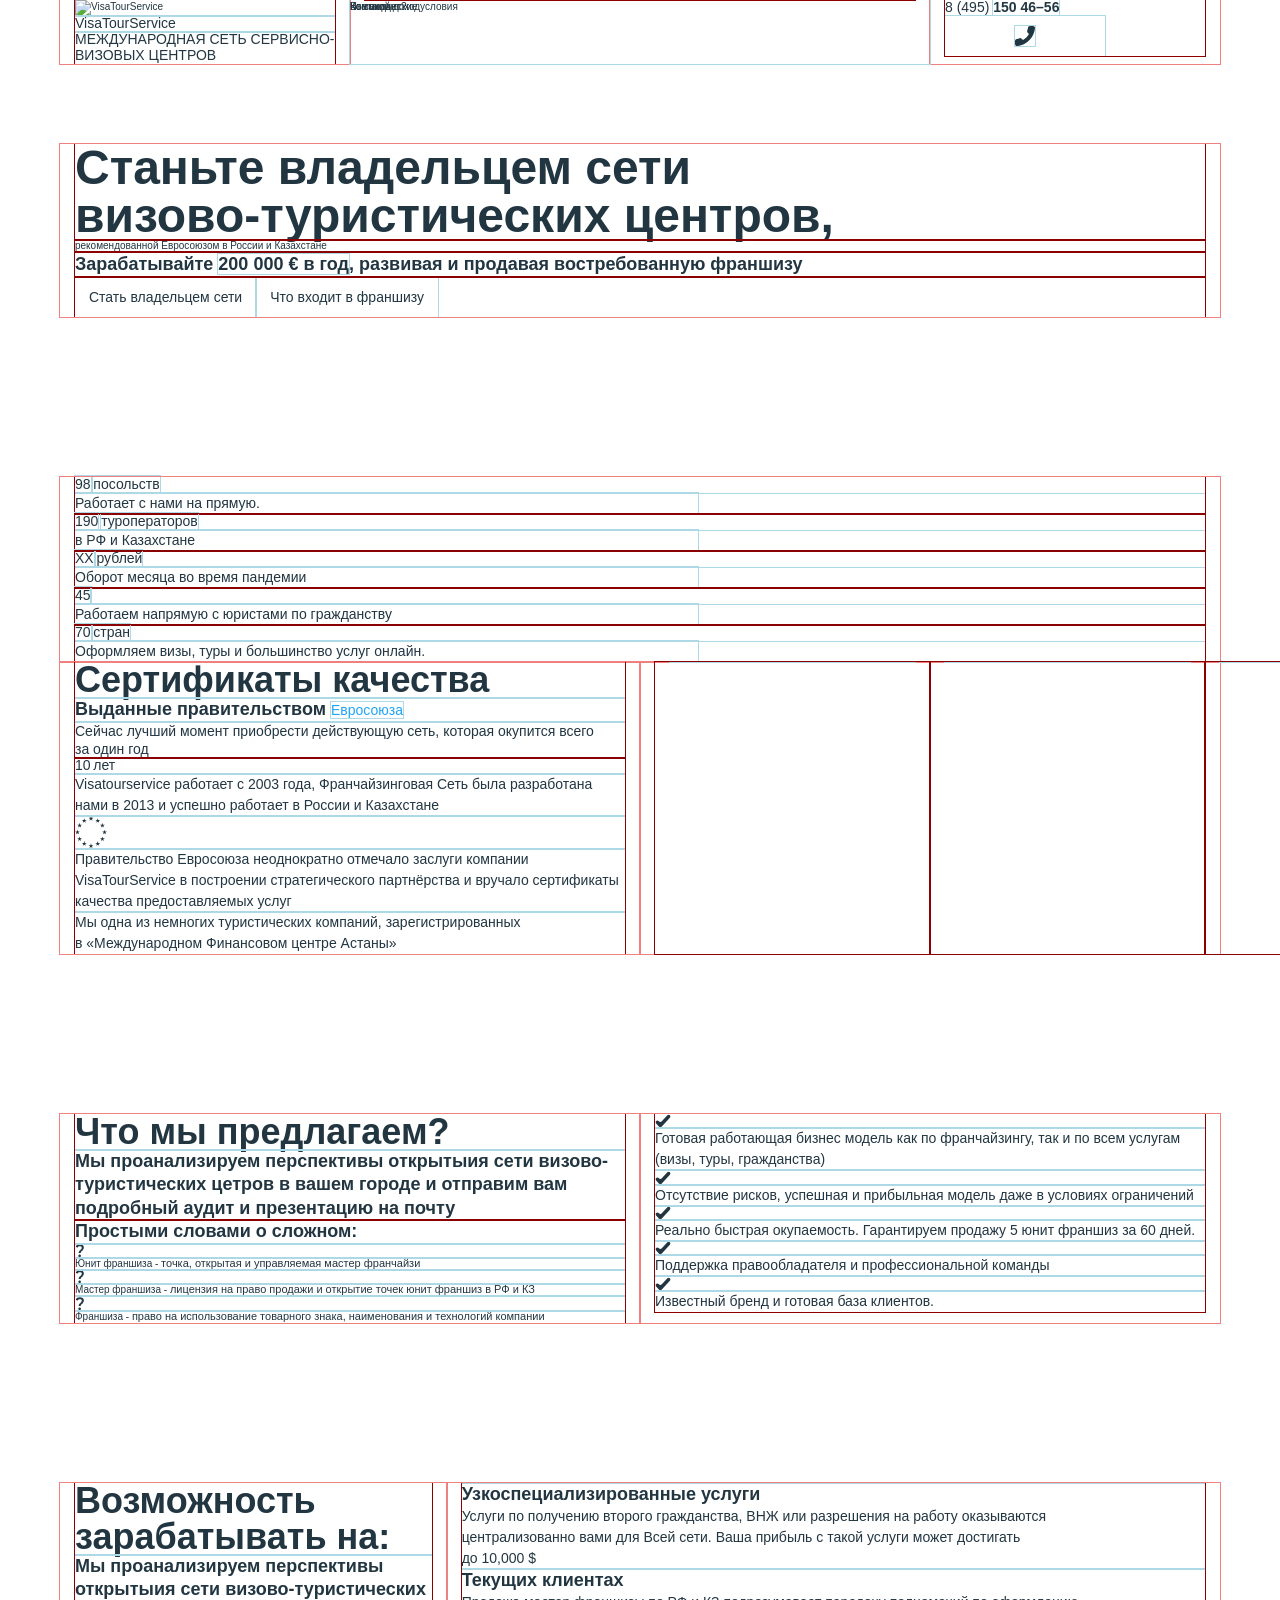
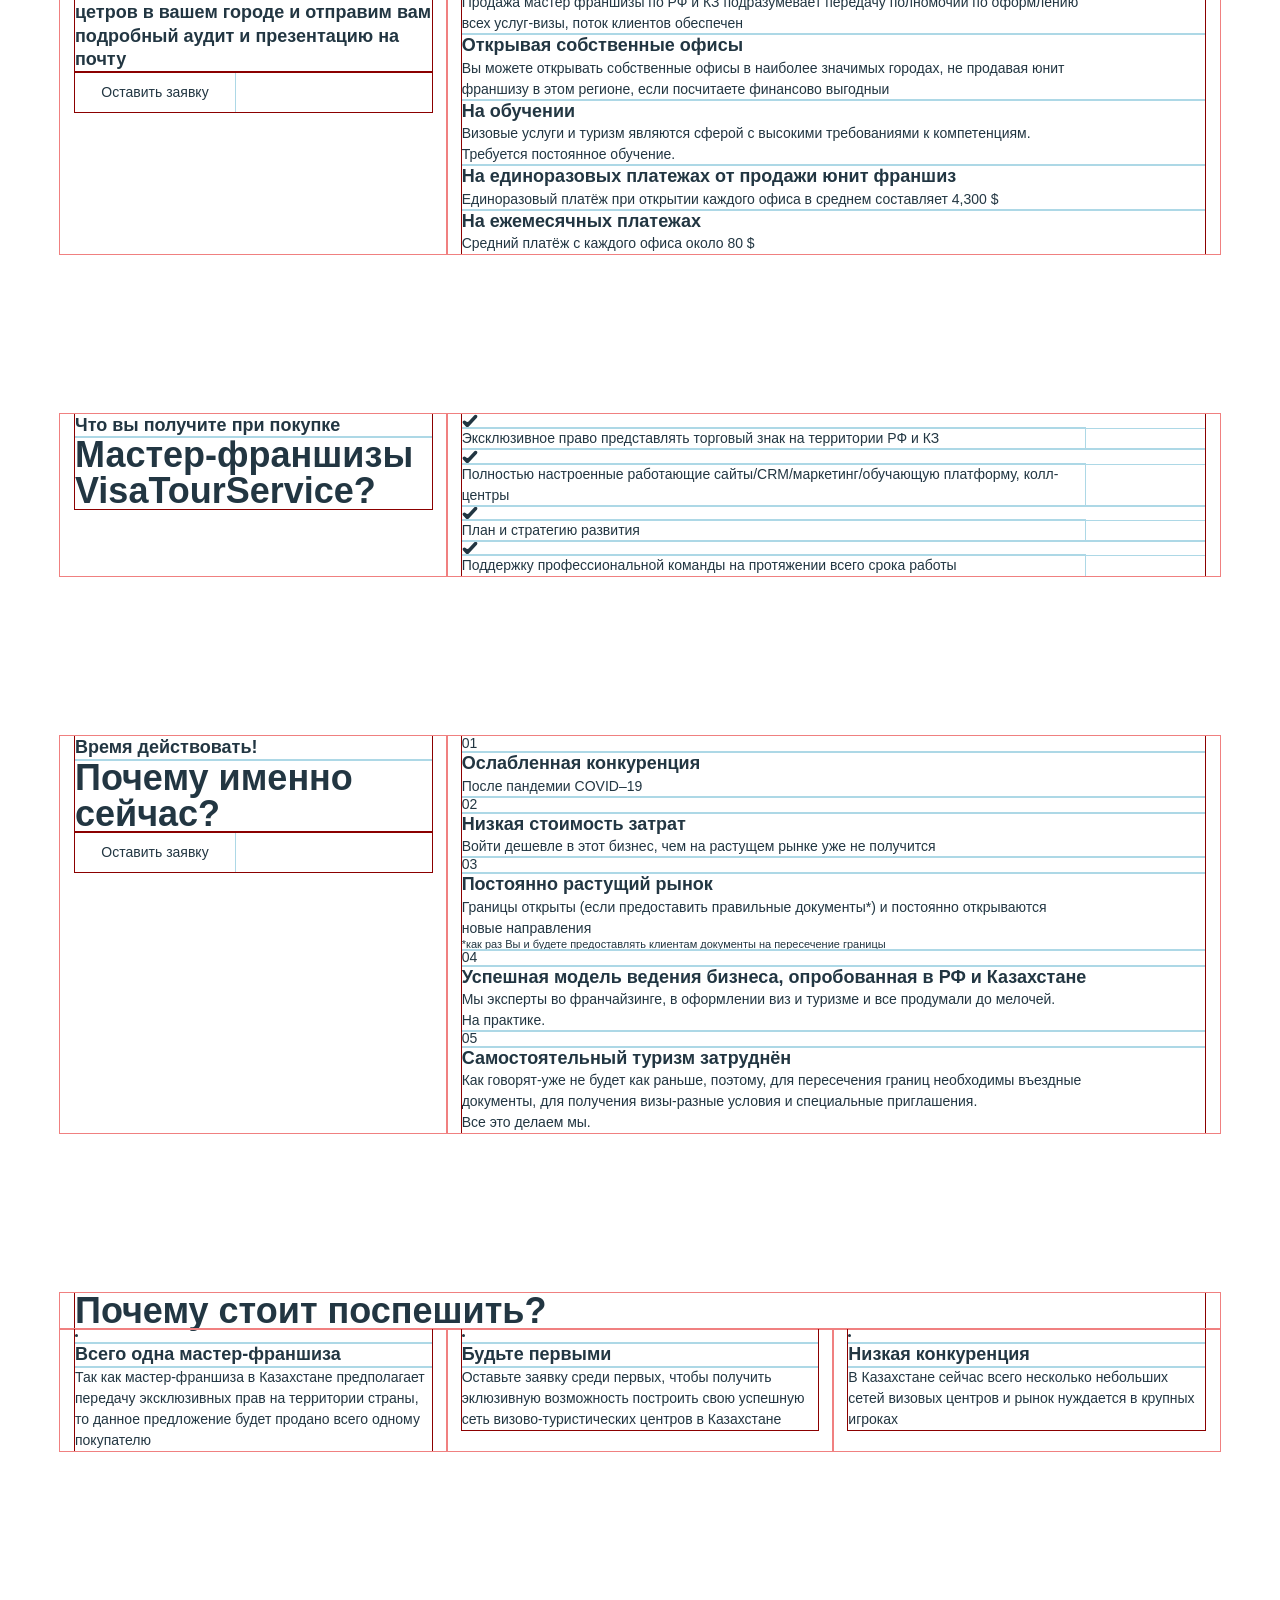
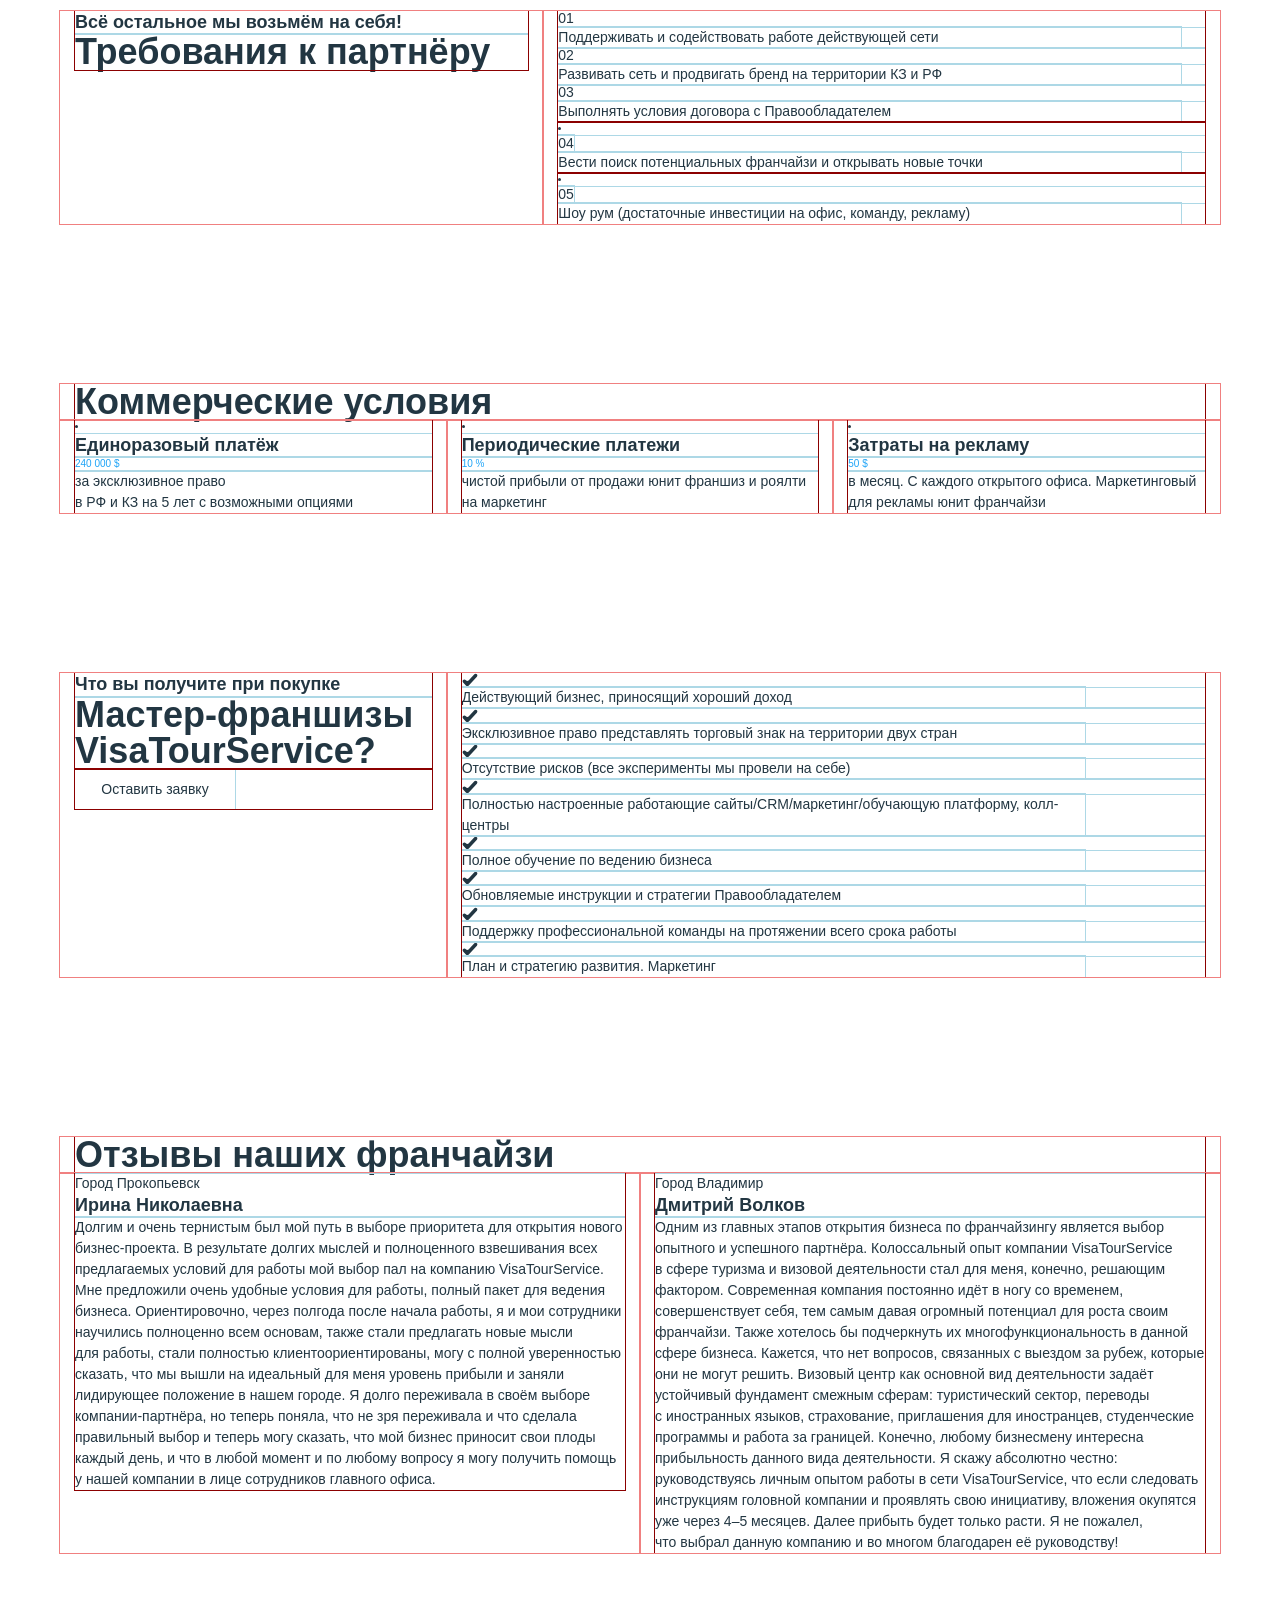
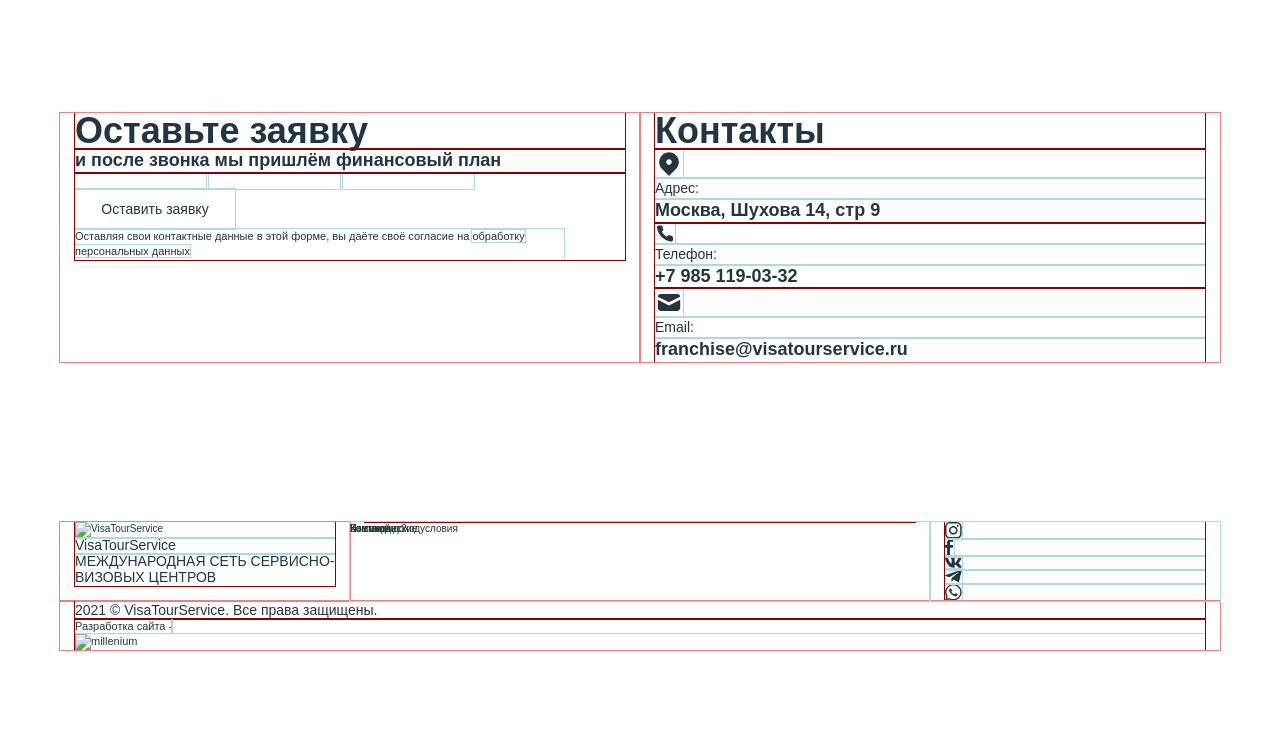
==== app/index.html @ 27758555 "fill HTML file" ====
<!DOCTYPE html>
<html lang="ru">
<head>
    <meta charset="UTF-8">
    <title>VTS РФ</title>

    <meta http-equiv="X-UA-Compatible" content="IE=edge">
    <meta name="viewport" content="width=device-width, initial-scale=1, maximum-scale=1, viewport-fit=cover">

    <link rel="icon" href="img/favicon/favicon.ico">

    <link rel="apple-touch-icon" sizes="180x180" href="img/favicon/favicon-180.png">

    <meta name="theme-color" content="#e5f3eb">

    <link rel="stylesheet" href="css/style.min.css">
    <script src="js/scripts.min.js"></script>

</head>
<body>
<header class="header">
    <div class="container">
        <div class="row">
            <div class="col-lg-3 col">
                <div class="header_logo__wrapper">
                    <div class="header_logo__img">
                        <img src="img/logo.png" alt="VisaTourService">
                    </div>
                    <div class="header_logo__company">
                        <div class="header_logo__company__name">
                            <span>VisaTourService</span>
                        </div>
                        <div class="header_logo__company__describer">
                            <span>МЕЖДУНАРОДНАЯ СЕТЬ СЕРВИСНО-ВИЗОВЫХ ЦЕНТРОВ</span>
                        </div>
                    </div>
                </div>
            </div>
            <div class="col-lg-6 col">
                <nav>
                    <a href="#" class="link_on_element header_navLink a">Высокий доход</a>
                    <a href="#" class="link_on_element header_navLink a">Что входит?</a>
                    <a href="#" class="link_on_element header_navLink a">Коммерческие условия</a>
                    <a href="#" class="link_on_element header_navLink a">Контакты</a>
                </nav>
            </div>
            <div class="col-lg-3 col">
                <div class="header_phoneNumber">
                    <span>8 (495) <span class="strong">150 46–56</span></span>
                    <a href="" class="popup button button-svg">
                        <svg width="20" height="20" viewBox="0 0 16 16" fill="none" xmlns="http://www.w3.org/2000/svg">
                            <path d="M0.000494957 11.9791V14.3877C-0.000413895 14.6113 0.0454798 14.8327 0.135237 15.0375C0.224995 15.2424 0.356637 15.4263 0.521733 15.5775C0.686829 15.7286 0.881739 15.8437 1.09398 15.9154C1.30622 15.987 1.53111 16.0136 1.75425 15.9935C4.22976 15.725 6.60765 14.8808 8.69688 13.5286C10.6406 12.2959 12.2886 10.6512 13.5237 8.71134C14.8833 6.61679 15.7294 4.23206 15.9935 1.75036C16.0136 1.52834 15.9871 1.30457 15.9158 1.0933C15.8445 0.882034 15.7299 0.687898 15.5794 0.523253C15.4288 0.358607 15.2455 0.22706 15.0411 0.136987C14.8368 0.0469136 14.6159 0.000287778 14.3926 7.78413e-05H11.9791C11.5887 -0.00375708 11.2102 0.134222 10.9142 0.388297C10.6182 0.642373 10.4248 0.995207 10.3702 1.38103C10.2683 2.15185 10.0794 2.9087 9.80705 3.63713C9.69882 3.9245 9.67539 4.23682 9.73955 4.53707C9.80371 4.83732 9.95277 5.11292 10.1691 5.33121L11.1908 6.35087C10.0455 8.36092 8.37794 10.0252 6.3639 11.1682L5.34221 10.1485C5.12349 9.93264 4.84734 9.78387 4.54649 9.71984C4.24564 9.6558 3.93271 9.67918 3.64477 9.78721C2.91489 10.059 2.15654 10.2476 1.38419 10.3492C0.993406 10.4042 0.636512 10.6007 0.381388 10.9012C0.126264 11.2017 -0.00929451 11.5853 0.000494957 11.9791Z"
                                  fill="currentcolor"/>
                        </svg>
                    </a>
                </div>
            </div>
        </div>
    </div>
</header>

<div class="popup_windows">
    <div class="popup_window mfp-hide" id="popup_callback">
        <div class="text-center mb-3"><span class="h1">Свяжитесь с&nbspнами</span></div>
        <form class="d-flex flex-column">
            <input type="text" name="name" required placeholder="Введите Ваше имя"
                   class="my-3 transition input input_style_1 input_fluid">
            <input type="text" name="phone" required placeholder="Введите Ваш номер телефона"
                   class="my-3 transition input_style_1 input_fluid">
            <div class="text-center my-3">
                <p class="h7">Нажимая на кнопку “ОТПРАВИТЬ” Вы соглашаетесь с нашей политикой конфинденциальности и
                    даете согласие на обработку
                    <a href="" class="a_underline transition">персональных данных</a></p>
            </div>
            <div class="my-3"><input type="submit" class="button button_style_2 button_fluid transition"
                                     value="Отправить"></div>
        </form>
    </div>

    <div class="popup_window mfp-hide" id="popup_message">
        <div class="text-center mb-3"><span class="h1">Спасибо за&nbspзаявку</span></div>
        <div class="text-center">
            <p>Наши менеджеры свяжутся с Вами, как только обработают Ваш запрос</p>
        </div>

    </div>
</div>

<main class="main">

    <div class="section section_1">
        <div class="container">
            <div class="row">
                <div class="col">
                    <h1 class="h1">Станьте владельцем сети <br>визово-туристических центров, </h1>
                    <h2 class="h2-l">рекомендованной Евросоюзом в России и Казахстане</h2>
                    <h3 class="h3">Зарабатывайте <strong>200 000 € в год</strong>, развивая и продавая востребованную
                        франшизу</h3>
                    <div class="d-flex">
                        <a href="" class="popup button button_style_1">Стать владельцем сети</a>
                        <a href="" class="popup button button_style_2">Что входит в франшизу</a>
                    </div>
                </div>
            </div>
        </div>
        <div class="s1__decoration"></div>
    </div>

    <div class="section section_2">
        <div class="container">
            <div class="row">
                <ul class="col s2_list">
                    <li class="s2_list__item">
                        <div>
                            <span class="numbersBold">98</span>
                            <span class="numbersMedium">посольств</span>
                        </div>
                        <p>Работает с нами на прямую. </p>
                    </li>
                    <li class="s2_list__item">
                        <div>
                            <span class="numbersBold">190</span>
                            <span class="numbersMedium">туроператоров</span>
                        </div>
                        <p>в РФ и Казахстане</p>
                    </li>
                    <li class="s2_list__item">
                        <div>
                            <span class="numbersBold">ХХ</span>
                            <span class="numbersMedium">рублей</span>
                        </div>
                        <p>Оборот месяца во время пандемии </p>
                    </li>
                    <li class="s2_list__item">
                        <div>
                            <span class="numbersBold">45</span>
                            <span class="numbersMedium"></span>
                        </div>
                        <p>Работаем напрямую с юристами по гражданству </p>
                    </li>
                    <li class="s2_list__item">
                        <div>
                            <span class="numbersBold">70</span>
                            <span class="numbersMedium">стран</span>
                        </div>
                        <p>Оформляем визы, туры и большинство услуг онлайн. </p>
                    </li>
                </ul>
            </div>
            <div class="row">
                <div class="col-lg-6 col">
                    <div class="s2_headers">
                        <h2 class="h2">Сертификаты качества</h2>
                        <h3 class="h3">Выданные правительством <span class="accent">Евросоюза</span></h3>
                        <h4 class="h4">Сейчас лучший момент приобрести действующую сеть, которая окупится всего
                            за один год</h4>
                    </div>
                    <ul class="s2_description">
                        <li class="s2_item">
                            <div class="marker marker-s1">
                                <span class="numbersInMarker">10</span>
                                <span class="textInMarker">лет</span>
                            </div>
                            <p>Visatourservice работает с 2003 года, Франчайзинговая Сеть была разработана нами
                                в 2013 и успешно работает в России и Казахстане</p>
                        </li>
                        <li class="s2_item">
                            <div class="marker marker-s1">
                                <svg width="32" height="33" viewBox="0 0 32 33" fill="none"
                                     xmlns="http://www.w3.org/2000/svg">
                                    <g clip-path="url(#clip0_15_264)">
                                        <path d="M15.9999 0.0441895L16.5599 1.81211H18.3999L16.9599 2.93714L17.5199 4.70506L15.9999 3.58002L14.4799 4.70506L15.0399 2.93714L13.5999 1.81211H15.4399L15.9999 0.0441895Z"
                                              fill="currentcolor"/>
                                        <path d="M15.9999 27.3658L16.5599 29.1337H18.3999L16.9599 30.1783L17.5199 32.0265L15.9999 30.9015L14.48 32.0265L15.04 30.1783L13.6 29.1337H15.4399L15.9999 27.3658Z"
                                              fill="currentcolor"/>
                                        <path d="M22.7199 25.1158L23.2799 26.8837H25.2L23.6799 28.0087L24.2399 29.7766L22.7199 28.6516L21.1999 29.7766L21.8399 28.0087L20.3199 26.8837H22.1599L22.7199 25.1158Z"
                                              fill="currentcolor"/>
                                        <path d="M27.36 20.4551L27.92 22.223H29.84L28.32 23.348L28.88 25.1159L27.36 23.9908L25.84 25.1159L26.48 23.348L24.96 22.223H26.8L27.36 20.4551Z"
                                              fill="currentcolor"/>
                                        <path d="M29.6 13.7051L30.16 15.473H32L30.48 16.598L31.04 18.3659L29.6 17.2408L28.08 18.3659L28.64 16.598L27.12 15.473H28.96L29.6 13.7051Z"
                                              fill="currentcolor"/>
                                        <path d="M27.36 6.87463L27.92 8.72285H29.84L28.32 9.7675L28.88 11.5354L27.36 10.4907L25.84 11.5354L26.48 9.7675L24.96 8.72285H26.8L27.36 6.87463Z"
                                              fill="currentcolor"/>
                                        <path d="M22.7199 2.21387L23.2799 4.0621H25.2L23.6799 5.10676L24.2399 6.87464L22.7199 5.82999L21.1999 6.87464L21.8399 5.10676L20.3199 4.0621H22.1599L22.7199 2.21387Z"
                                              fill="currentcolor"/>
                                        <path d="M9.27999 25.1158L8.72 26.8837H6.80005L8.32001 28.0087L7.76003 29.7766L9.27999 28.6516L10.8 29.7766L10.16 28.0087L11.6799 26.8837H9.83998L9.27999 25.1158Z"
                                              fill="currentcolor"/>
                                        <path d="M4.63991 20.4551L4.07991 22.223H2.15991L3.67991 23.348L3.11991 25.1159L4.63991 23.9908L6.15992 25.1159L5.51992 23.348L7.03992 22.223H5.19992L4.63991 20.4551Z"
                                              fill="currentcolor"/>
                                        <path d="M2.4 13.7051L1.84 15.473H0L1.52 16.598L0.960001 18.3659L2.4 17.2408L3.92 18.3659L3.36 16.598L4.88 15.473H3.04L2.4 13.7051Z"
                                              fill="currentcolor"/>
                                        <path d="M4.63991 6.87463L4.07991 8.72285H2.15991L3.67991 9.7675L3.11991 11.5354L4.63991 10.4907L6.15992 11.5354L5.51992 9.7675L7.03992 8.72285H5.19992L4.63991 6.87463Z"
                                              fill="currentcolor"/>
                                        <path d="M9.27999 2.21387L8.72 4.0621H6.80005L8.32001 5.10676L7.76003 6.87464L9.27999 5.82999L10.8 6.87464L10.16 5.10676L11.6799 4.0621H9.83998L9.27999 2.21387Z"
                                              fill="currentcolor"/>
                                    </g>
                                    <defs>
                                        <clipPath id="clip0_15_264">
                                            <rect width="32" height="31.9823" fill="white"
                                                  transform="translate(0 0.0441895)"/>
                                        </clipPath>
                                    </defs>
                                </svg>
                            </div>
                            <p>Правительство Евросоюза неоднократно отмечало заслуги компании VisaTourService
                                в построении стратегического партнёрства и вручало сертификаты качества предоставляемых
                                услуг</p>
                        </li>
                        <li class="s2_item">
                            <div class="marker marker-s1">
                                <img src="img/svg/icon_AIFC.png" alt="">
                            </div>
                            <p>Мы одна из немногих туристических компаний, зарегистрированных в «Международном
                                Финансовом центре Астаны»</p>
                        </li>
                    </ul>
                </div>
                <div class="col-lg-6 col d-flex s2_certificates">
                    <div class="col-lg-6 col"><img src="img/cer2015.png" alt=""></div>
                    <div class="col-lg-6 col"><img src="img/cer2016.png" alt=""></div>
                    <div class="col-lg-6 col"><img src="img/cer2017.png" alt=""></div>
                    <div class="col-lg-6 col"><img src="img/cer2018.png" alt=""></div>
                </div>
            </div>
        </div>
        <div class="s2__decoration"></div>
    </div>

    <div class="section section_3">
        <div class="container">
            <div class="row">
                <div class="col-lg-6 col">
                    <div class="s3_headers">
                        <h2 class="h2">Что мы предлагаем?</h2>
                        <h3 class="h3">Мы проанализируем перспективы открытыия сети визово-туристических цетров в вашем
                            городе и отправим вам подробный аудит и презентацию на почту</h3>
                    </div>
                    <ul class="s3_description">
                        <h3 class="h3">Простыми словами о сложном:</h3>
                        <li class="s3_item">
                            <div class="marker marker-s2">
                                <svg width="9" height="14" viewBox="0 0 9 14" fill="none"
                                     xmlns="http://www.w3.org/2000/svg">
                                    <path d="M3.6 9.04C3.6 8.548 3.708 8.092 3.924 7.672C4.14 7.252 4.404 6.892 4.716 6.592C5.028 6.28 5.34 5.986 5.652 5.71C5.964 5.422 6.228 5.116 6.444 4.792C6.66 4.456 6.768 4.108 6.768 3.748C6.768 3.244 6.594 2.86 6.246 2.596C5.898 2.32 5.43 2.182 4.842 2.182C4.278 2.182 3.792 2.326 3.384 2.614C2.976 2.902 2.682 3.31 2.502 3.838L0.72 2.83C1.056 1.978 1.596 1.324 2.34 0.868C3.096 0.399999 3.948 0.165999 4.896 0.165999C5.964 0.165999 6.888 0.471999 7.668 1.084C8.448 1.696 8.838 2.542 8.838 3.622C8.838 4.126 8.73 4.6 8.514 5.044C8.298 5.476 8.034 5.848 7.722 6.16C7.41 6.472 7.098 6.778 6.786 7.078C6.474 7.366 6.21 7.678 5.994 8.014C5.778 8.35 5.67 8.692 5.67 9.04H3.6ZM5.598 12.82C5.334 13.084 5.016 13.216 4.644 13.216C4.272 13.216 3.954 13.084 3.69 12.82C3.426 12.556 3.294 12.238 3.294 11.866C3.294 11.494 3.42 11.176 3.672 10.912C3.936 10.648 4.26 10.516 4.644 10.516C5.016 10.516 5.334 10.648 5.598 10.912C5.862 11.176 5.994 11.494 5.994 11.866C5.994 12.238 5.862 12.556 5.598 12.82Z"
                                          fill="currentcolor"/>
                                </svg>

                            </div>
                            <h5>Юнит франшиза - <span
                                    class="description">точка, открытая и управляемая мастер франчайзи</span></h5>
                        </li>
                        <li class="s3_item">
                            <div class="marker marker-s2">
                                <svg width="9" height="14" viewBox="0 0 9 14" fill="none"
                                     xmlns="http://www.w3.org/2000/svg">
                                    <path d="M3.6 9.04C3.6 8.548 3.708 8.092 3.924 7.672C4.14 7.252 4.404 6.892 4.716 6.592C5.028 6.28 5.34 5.986 5.652 5.71C5.964 5.422 6.228 5.116 6.444 4.792C6.66 4.456 6.768 4.108 6.768 3.748C6.768 3.244 6.594 2.86 6.246 2.596C5.898 2.32 5.43 2.182 4.842 2.182C4.278 2.182 3.792 2.326 3.384 2.614C2.976 2.902 2.682 3.31 2.502 3.838L0.72 2.83C1.056 1.978 1.596 1.324 2.34 0.868C3.096 0.399999 3.948 0.165999 4.896 0.165999C5.964 0.165999 6.888 0.471999 7.668 1.084C8.448 1.696 8.838 2.542 8.838 3.622C8.838 4.126 8.73 4.6 8.514 5.044C8.298 5.476 8.034 5.848 7.722 6.16C7.41 6.472 7.098 6.778 6.786 7.078C6.474 7.366 6.21 7.678 5.994 8.014C5.778 8.35 5.67 8.692 5.67 9.04H3.6ZM5.598 12.82C5.334 13.084 5.016 13.216 4.644 13.216C4.272 13.216 3.954 13.084 3.69 12.82C3.426 12.556 3.294 12.238 3.294 11.866C3.294 11.494 3.42 11.176 3.672 10.912C3.936 10.648 4.26 10.516 4.644 10.516C5.016 10.516 5.334 10.648 5.598 10.912C5.862 11.176 5.994 11.494 5.994 11.866C5.994 12.238 5.862 12.556 5.598 12.82Z"
                                          fill="currentcolor"/>
                                </svg>

                            </div>
                            <h5>Мастер франшиза - <span class="description">лицензия на право продажи и открытие точек юнит франшиз в РФ и КЗ</span>
                            </h5>
                        </li>
                        <li class="s3_item">
                            <div class="marker marker-s2">
                                <svg width="9" height="14" viewBox="0 0 9 14" fill="none"
                                     xmlns="http://www.w3.org/2000/svg">
                                    <path d="M3.6 9.04C3.6 8.548 3.708 8.092 3.924 7.672C4.14 7.252 4.404 6.892 4.716 6.592C5.028 6.28 5.34 5.986 5.652 5.71C5.964 5.422 6.228 5.116 6.444 4.792C6.66 4.456 6.768 4.108 6.768 3.748C6.768 3.244 6.594 2.86 6.246 2.596C5.898 2.32 5.43 2.182 4.842 2.182C4.278 2.182 3.792 2.326 3.384 2.614C2.976 2.902 2.682 3.31 2.502 3.838L0.72 2.83C1.056 1.978 1.596 1.324 2.34 0.868C3.096 0.399999 3.948 0.165999 4.896 0.165999C5.964 0.165999 6.888 0.471999 7.668 1.084C8.448 1.696 8.838 2.542 8.838 3.622C8.838 4.126 8.73 4.6 8.514 5.044C8.298 5.476 8.034 5.848 7.722 6.16C7.41 6.472 7.098 6.778 6.786 7.078C6.474 7.366 6.21 7.678 5.994 8.014C5.778 8.35 5.67 8.692 5.67 9.04H3.6ZM5.598 12.82C5.334 13.084 5.016 13.216 4.644 13.216C4.272 13.216 3.954 13.084 3.69 12.82C3.426 12.556 3.294 12.238 3.294 11.866C3.294 11.494 3.42 11.176 3.672 10.912C3.936 10.648 4.26 10.516 4.644 10.516C5.016 10.516 5.334 10.648 5.598 10.912C5.862 11.176 5.994 11.494 5.994 11.866C5.994 12.238 5.862 12.556 5.598 12.82Z"
                                          fill="currentcolor"/>
                                </svg>

                            </div>
                            <h5>Франшиза - <span class="description">право на использование товарного знака, наименования и технологий компании</span>
                            </h5>
                        </li>
                    </ul>
                </div>
                <div class="col-lg-6 col">
                    <ul class="s3_list">
                        <li class="s3_list__item">
                            <div class="marker marker-s3">
                                <svg width="16" height="14" viewBox="0 0 16 14" fill="none"
                                     xmlns="http://www.w3.org/2000/svg">
                                    <path d="M6.79692 12.4285C6.00599 13.2777 4.66067 13.2777 3.86975 12.4285L1.10076 9.45525C0.480571 8.78932 0.480571 7.75728 1.10076 7.09135C1.78726 6.35422 2.95521 6.35505 3.64067 7.09314L3.86916 7.33918C4.65992 8.19067 6.0074 8.19128 6.79894 7.34051L12.3586 1.36472C13.0447 0.627337 14.2123 0.627045 14.8987 1.36408C15.5192 2.03033 15.5192 3.06287 14.8987 3.72912L6.79692 12.4285Z"
                                          fill="currentcolor"/>
                                </svg>
                            </div>
                            <p>Готовая работающая бизнес модель как по франчайзингу, так и по всем услугам (визы, туры,
                                гражданства)</p>
                        </li>
                        <li class="s3_list__item">
                            <div class="marker marker-s3">
                                <svg width="16" height="14" viewBox="0 0 16 14" fill="none"
                                     xmlns="http://www.w3.org/2000/svg">
                                    <path d="M6.79692 12.4285C6.00599 13.2777 4.66067 13.2777 3.86975 12.4285L1.10076 9.45525C0.480571 8.78932 0.480571 7.75728 1.10076 7.09135C1.78726 6.35422 2.95521 6.35505 3.64067 7.09314L3.86916 7.33918C4.65992 8.19067 6.0074 8.19128 6.79894 7.34051L12.3586 1.36472C13.0447 0.627337 14.2123 0.627045 14.8987 1.36408C15.5192 2.03033 15.5192 3.06287 14.8987 3.72912L6.79692 12.4285Z"
                                          fill="currentcolor"/>
                                </svg>
                            </div>
                            <p>Отсутствие рисков, успешная и прибыльная модель даже в условиях ограничений</p>
                        </li>
                        <li class="s3_list__item">
                            <div class="marker marker-s3">
                                <svg width="16" height="14" viewBox="0 0 16 14" fill="none"
                                     xmlns="http://www.w3.org/2000/svg">
                                    <path d="M6.79692 12.4285C6.00599 13.2777 4.66067 13.2777 3.86975 12.4285L1.10076 9.45525C0.480571 8.78932 0.480571 7.75728 1.10076 7.09135C1.78726 6.35422 2.95521 6.35505 3.64067 7.09314L3.86916 7.33918C4.65992 8.19067 6.0074 8.19128 6.79894 7.34051L12.3586 1.36472C13.0447 0.627337 14.2123 0.627045 14.8987 1.36408C15.5192 2.03033 15.5192 3.06287 14.8987 3.72912L6.79692 12.4285Z"
                                          fill="currentcolor"/>
                                </svg>
                            </div>
                            <p>Реально быстрая окупаемость. Гарантируем продажу 5 юнит франшиз за 60 дней.</p>
                        </li>
                        <li class="s3_list__item">
                            <div class="marker marker-s3">
                                <svg width="16" height="14" viewBox="0 0 16 14" fill="none"
                                     xmlns="http://www.w3.org/2000/svg">
                                    <path d="M6.79692 12.4285C6.00599 13.2777 4.66067 13.2777 3.86975 12.4285L1.10076 9.45525C0.480571 8.78932 0.480571 7.75728 1.10076 7.09135C1.78726 6.35422 2.95521 6.35505 3.64067 7.09314L3.86916 7.33918C4.65992 8.19067 6.0074 8.19128 6.79894 7.34051L12.3586 1.36472C13.0447 0.627337 14.2123 0.627045 14.8987 1.36408C15.5192 2.03033 15.5192 3.06287 14.8987 3.72912L6.79692 12.4285Z"
                                          fill="currentcolor"/>
                                </svg>
                            </div>
                            <p>Поддержка правообладателя и профессиональной команды</p>
                        </li>
                        <li class="s3_list__item">
                            <div class="marker marker-s3">
                                <svg width="16" height="14" viewBox="0 0 16 14" fill="none"
                                     xmlns="http://www.w3.org/2000/svg">
                                    <path d="M6.79692 12.4285C6.00599 13.2777 4.66067 13.2777 3.86975 12.4285L1.10076 9.45525C0.480571 8.78932 0.480571 7.75728 1.10076 7.09135C1.78726 6.35422 2.95521 6.35505 3.64067 7.09314L3.86916 7.33918C4.65992 8.19067 6.0074 8.19128 6.79894 7.34051L12.3586 1.36472C13.0447 0.627337 14.2123 0.627045 14.8987 1.36408C15.5192 2.03033 15.5192 3.06287 14.8987 3.72912L6.79692 12.4285Z"
                                          fill="currentcolor"/>
                                </svg>
                            </div>
                            <p>Известный бренд и готовая база клиентов.</p>
                        </li>
                    </ul>
                </div>
            </div>
        </div>
    </div>

    <div class="section section_4">
        <div class="container">
            <div class="row">
                <div class="col-lg-4 col">
                    <div class="s4_headers">
                        <h2 class="h2">Возможность зарабатывать на:</h2>
                        <h3 class="h3">Мы проанализируем перспективы открытыия сети визово-туристических цетров в
                            вашем городе и отправим вам подробный аудит и презентацию на почту</h3>
                    </div>
                    <ul class="s4_description">
                        <a href="#" class="button">Оставить заявку</a>
                    </ul>
                </div>
                <div class="col-lg-8 col">
                    <ul class="s4_list">
                        <li class="s4_list__item">
                            <div class="marker marker-s4">
                                <img src="img/svg/icon_official-document.svg" alt="">
                            </div>
                            <div>
                                <h3 class="h3">Узкоспециализированные услуги</h3>
                                <p>Услуги по получению второго гражданства, ВНЖ или разрешения на работу оказываются
                                    централизованно вами для Всей сети. Ваша прибыль с такой услуги может достигать
                                    до 10,000 $</p>
                            </div>
                        </li>
                        <li class="s4_list__item">
                            <div class="marker marker-s4">
                                <img src="img/svg/icon_hand.svg" alt="">
                            </div>
                            <div>
                                <h3 class="h3">Текущих клиентах</h3>
                                <p>Продажа мастер франшизы по РФ и КЗ подразумевает передачу полномочий по оформлению
                                    всех услуг-визы, поток клиентов обеспечен</p>
                            </div>
                        </li>
                        <li class="s4_list__item">
                            <div class="marker marker-s4">
                                <img src="img/svg/icon_officebuilding.svg" alt="">
                            </div>
                            <div>
                                <h3 class="h3">Открывая собственные офисы</h3>
                                <p>Вы можете открывать собственные офисы в наиболее значимых городах, не продавая юнит
                                    франшизу в этом регионе, если посчитаете финансово выгодныи</p>
                            </div>
                        </li>
                        <li class="s4_list__item">
                            <div class="marker marker-s4">
                                <img src="img/svg/icon_knowlege.svg" alt="">
                            </div>
                            <div>
                                <h3 class="h3">На обучении</h3>
                                <p>Визовые услуги и туризм являются сферой с высокими требованиями к компетенциям.
                                    Требуется постоянное обучение.</p>
                            </div>
                        </li>
                        <li class="s4_list__item">
                            <div class="marker marker-s4">
                                <div class="marker marker-s4">
                                    <img src="img/svg/icon_paymentmetod.svg" alt="">
                                </div>
                            </div>
                            <div>
                                <h3 class="h3">На единоразовых платежах от продажи юнит франшиз</h3>
                                <p>Единоразовый платёж при открытии каждого офиса в среднем составляет 4,300 $</p>
                            </div>
                        </li>
                        <li class="s4_list__item">
                            <div class="marker marker-s4">
                                <img src="img/svg/icon_moneywoman.svg" alt="">
                            </div>
                            <div>
                                <h3 class="h3">На ежемесячных платежах</h3>
                                <p>Средний платёж с каждого офиса около 80 $</p>
                            </div>
                        </li>

                    </ul>
                </div>
            </div>
        </div>
    </div>

    <div class="section section_5">
        <div class="container">
            <div class="row">
                <div class="col-lg-4 col">
                    <div class="s5_headers">
                        <h3 class="h3">Что вы получите при покупке</h3>
                        <h2 class="h2">Мастер-франшизы VisaTourService?</h2>
                    </div>
                </div>
                <div class="col-lg-8 col">
                    <ul class="s5_list">
                        <li class="s5_list__item">
                            <div class="marker marker-s5">
                                <svg width="16" height="14" viewBox="0 0 16 14" fill="none"
                                     xmlns="http://www.w3.org/2000/svg">
                                    <path d="M6.79692 12.4285C6.00599 13.2777 4.66067 13.2777 3.86975 12.4285L1.10076 9.45525C0.480571 8.78932 0.480571 7.75728 1.10076 7.09135C1.78726 6.35422 2.95521 6.35505 3.64067 7.09314L3.86916 7.33918C4.65992 8.19067 6.0074 8.19128 6.79894 7.34051L12.3586 1.36472C13.0447 0.627337 14.2123 0.627045 14.8987 1.36408C15.5192 2.03033 15.5192 3.06287 14.8987 3.72912L6.79692 12.4285Z"
                                          fill="currentcolor"/>
                                </svg>
                            </div>
                            <p>Эксклюзивное право представлять торговый знак на территории РФ и КЗ</p>
                        </li>
                        <li class="s5_list__item">
                            <div class="marker marker-s5">
                                <svg width="16" height="14" viewBox="0 0 16 14" fill="none"
                                     xmlns="http://www.w3.org/2000/svg">
                                    <path d="M6.79692 12.4285C6.00599 13.2777 4.66067 13.2777 3.86975 12.4285L1.10076 9.45525C0.480571 8.78932 0.480571 7.75728 1.10076 7.09135C1.78726 6.35422 2.95521 6.35505 3.64067 7.09314L3.86916 7.33918C4.65992 8.19067 6.0074 8.19128 6.79894 7.34051L12.3586 1.36472C13.0447 0.627337 14.2123 0.627045 14.8987 1.36408C15.5192 2.03033 15.5192 3.06287 14.8987 3.72912L6.79692 12.4285Z"
                                          fill="currentcolor"/>
                                </svg>
                            </div>
                            <p>Полностью настроенные работающие сайты/CRM/маркетинг/обучающую платформу, колл-центры</p>
                        </li>
                        <li class="s5_list__item">
                            <div class="marker marker-s5">
                                <svg width="16" height="14" viewBox="0 0 16 14" fill="none"
                                     xmlns="http://www.w3.org/2000/svg">
                                    <path d="M6.79692 12.4285C6.00599 13.2777 4.66067 13.2777 3.86975 12.4285L1.10076 9.45525C0.480571 8.78932 0.480571 7.75728 1.10076 7.09135C1.78726 6.35422 2.95521 6.35505 3.64067 7.09314L3.86916 7.33918C4.65992 8.19067 6.0074 8.19128 6.79894 7.34051L12.3586 1.36472C13.0447 0.627337 14.2123 0.627045 14.8987 1.36408C15.5192 2.03033 15.5192 3.06287 14.8987 3.72912L6.79692 12.4285Z"
                                          fill="currentcolor"/>
                                </svg>
                            </div>
                            <p>План и стратегию развития</p>
                        </li>
                        <li class="s5_list__item">
                            <div class="marker marker-s5">
                                <svg width="16" height="14" viewBox="0 0 16 14" fill="none"
                                     xmlns="http://www.w3.org/2000/svg">
                                    <path d="M6.79692 12.4285C6.00599 13.2777 4.66067 13.2777 3.86975 12.4285L1.10076 9.45525C0.480571 8.78932 0.480571 7.75728 1.10076 7.09135C1.78726 6.35422 2.95521 6.35505 3.64067 7.09314L3.86916 7.33918C4.65992 8.19067 6.0074 8.19128 6.79894 7.34051L12.3586 1.36472C13.0447 0.627337 14.2123 0.627045 14.8987 1.36408C15.5192 2.03033 15.5192 3.06287 14.8987 3.72912L6.79692 12.4285Z"
                                          fill="currentcolor"/>
                                </svg>
                            </div>
                            <p>Поддержку профессиональной команды на протяжении всего срока работы</p>
                        </li>
                    </ul>
                </div>
            </div>
        </div>
    </div>

    <div class="section section_6">
        <div class="container">
            <div class="row">
                <div class="col-lg-4 col">
                    <div class="s6_headers">
                        <h3 class="h3">Время действовать!</h3>
                        <h2 class="h2">Почему именно сейчас?</h2>
                    </div>
                    <div class="s6_description">
                        <a href="#" class="button">Оставить заявку</a>
                    </div>
                </div>
                <div class="col-lg-8 col">
                    <ul class="s6_list">
                        <li class="s6_list__item">
                            <div class="marker marker-s6">
                                <span class="numbersInMarker">01</span>
                            </div>
                            <div>
                                <h3 class="h3">Ослабленная конкуренция</h3>
                                <p>После пандемии COVID–19</p>
                            </div>
                        </li>
                        <li class="s6_list__item">
                            <div class="marker marker-s6">
                                <span class="numbersInMarker">02</span>
                            </div>
                            <div>
                                <h3 class="h3">Низкая стоимость затрат</h3>
                                <p>Войти дешевле в этот бизнес, чем на растущем рынке уже не получится</p>
                            </div>
                        </li>
                        <li class="s6_list__item">
                            <div class="marker marker-s6">
                                <span class="numbersInMarker">03</span>
                            </div>
                            <div>
                                <h3 class="h3">Постоянно растущий рынок</h3>
                                <p>Границы открыты (если предоставить правильные документы*) и постоянно открываются
                                    новые направления</p>
                                <p class="description">*как раз Вы и будете предоставлять клиентам документы
                                    на пересечение границы</p>
                            </div>
                        </li>
                        <li class="s6_list__item">
                            <div class="marker marker-s6">
                                <span class="numbersInMarker">04</span>
                            </div>
                            <div>
                                <h3 class="h3">Успешная модель ведения бизнеса, опробованная в РФ и Казахстане</h3>
                                <p>Мы эксперты во франчайзинге, в оформлении виз и туризме и все продумали до мелочей.
                                    На практике.</p>
                            </div>
                        </li>
                        <li class="s6_list__item">
                            <div class="marker marker-s6">
                                <span class="numbersInMarker">05</span>
                            </div>
                            <div>
                                <h3 class="h3">Самостоятельный туризм затруднён</h3>
                                <p>Как говорят-уже не будет как раньше, поэтому, для пересечения границ необходимы
                                    въездные документы, для получения визы-разные условия и специальные приглашения.
                                    Все это делаем мы.</p>
                            </div>
                        </li>


                    </ul>
                </div>
            </div>
        </div>
    </div>

    <div class="section section_7">
        <div class="container">
            <div class="row">
                <div class="col-12">
                    <h2 class="h2">Почему стоит поспешить?</h2>
                </div>
                <div class="col-lg-4 col">
                    <li class="s7__item">
                        <div class="marker marker-s7">
                            <img src="img/svg/icon_employee.svg" alt="">
                        </div>
                        <div>
                            <h3 class="h3">Всего одна мастер-франшиза</h3>
                            <p>Так как мастер-франшиза в Казахстане предполагает передачу эксклюзивных прав
                                на территории страны, то данное предложение будет продано всего одному покупателю</p>
                        </div>
                    </li>
                </div>
                <div class="col-lg-4 col">
                    <li class="s7__item">
                        <div class="marker marker-s7">
                            <img src="img/svg/icon_ribbon.svg" alt="">
                        </div>
                        <div>
                            <h3 class="h3">Будьте первыми</h3>
                            <p>Оставьте заявку среди первых, чтобы получить эклюзивную возможность построить свою
                                успешную сеть визово-туристических центров в Казахстане</p>
                        </div>
                    </li>
                </div>
                <div class="col-lg-4 col">
                    <li class="s7__item">
                        <div class="marker marker-s7">
                            <img src="img/svg/icon_competition.svg" alt="">
                        </div>
                        <div>
                            <h3 class="h3">Низкая конкуренция</h3>
                            <p>В Казахстане сейчас всего несколько небольших сетей визовых центров и рынок нуждается
                                в крупных игроках</p>
                        </div>
                    </li>
                </div>
            </div>
        </div>
    </div>

    <div class="section section_8">
        <div class="container">
            <div class="row">
                <div class="col-lg-5 col">
                    <div class="s6_headers">
                        <h3 class="h3">Всё остальное мы возьмём на себя!</h3>
                        <h2 class="h2">Требования к партнёру</h2>
                    </div>
                </div>
                <div class="col-lg-7 col">
                    <ul class="s6_list">
                        <li class="s6_list__item">
                            <div class="marker marker-s6">
                                <span class="numbersInMarker">01</span>
                            </div>
                            <p>Поддерживать и содействовать работе действующей сети</p>
                        </li>
                        <li class="s6_list__item">
                            <div class="marker marker-s6">
                                <span class="numbersInMarker">02</span>
                            </div>
                            <p>Развивать сеть и продвигать бренд на территории КЗ и РФ</p>
                        </li>
                        <li class="s6_list__item">
                            <div class="marker marker-s6">
                                <span class="numbersInMarker">03</span>
                            </div>
                            <p>Выполнять условия договора с Правообладателем</p>
                        </li>
                    </ul>
                    <li class="s6_list__item">
                        <div class="marker marker-s6">
                            <span class="numbersInMarker">04</span>
                        </div>
                        <p>Вести поиск потенциальных франчайзи и открывать новые точки</p>
                    </li>
                    </ul>
                    <li class="s6_list__item">
                        <div class="marker marker-s6">
                            <span class="numbersInMarker">05</span>
                        </div>
                        <p>Шоу рум (достаточные инвестиции на офис, команду, рекламу)</p>
                    </li>
                    </ul>
                </div>
            </div>
        </div>
    </div>

    <div class="section section_9">
        <div class="container">
            <div class="row">
                <div class="col-12">
                    <h2 class="h2">Коммерческие условия</h2>
                </div>
                <div class="col-lg-4 col">
                    <li class="s9__item">
                        <h3 class="h3">Единоразовый платёж</h3>
                        <div class="numbersBold accent">240 000 $</div>
                        <p>за эксклюзивное право в РФ и КЗ на 5 лет с возможными опциями</p>
                    </li>
                </div>
                <div class="col-lg-4 col">
                    <li class="s9__item">
                        <h3 class="h3">Периодические платежи</h3>
                        <div class="numbersBold accent">10 %</div>
                        <p>чистой прибыли от продажи юнит франшиз и роялти на маркетинг</p>
                    </li>
                </div>
                <div class="col-lg-4 col">
                    <li class="s9__item">
                        <h3 class="h3">Затраты на рекламу</h3>
                        <div class="numbersBold accent">50 $</div>
                        <p>в месяц. С каждого открытого офиса. Маркетинговый для рекламы юнит франчайзи</p>
                    </li>
                </div>
            </div>
        </div>
    </div>

    <div class="section section_10">
        <div class="container">
            <div class="row">
                <div class="col-lg-4 col">
                    <div class="s10_headers">
                        <h3 class="h3">Что вы получите при покупке</h3>
                        <h2 class="h2">Мастер-франшизы VisaTourService?</h2>
                    </div>
                    <div class="s10_description">
                        <a href="#" class="button">Оставить заявку</a>
                    </div>
                </div>
                <div class="col-lg-8 col">
                    <ul class="s10_list">
                        <li class="s10_list__item">
                            <div class="marker marker-s10">
                                <svg width="16" height="14" viewBox="0 0 16 14" fill="none"
                                     xmlns="http://www.w3.org/2000/svg">
                                    <path d="M6.79692 12.4285C6.00599 13.2777 4.66067 13.2777 3.86975 12.4285L1.10076 9.45525C0.480571 8.78932 0.480571 7.75728 1.10076 7.09135C1.78726 6.35422 2.95521 6.35505 3.64067 7.09314L3.86916 7.33918C4.65992 8.19067 6.0074 8.19128 6.79894 7.34051L12.3586 1.36472C13.0447 0.627337 14.2123 0.627045 14.8987 1.36408C15.5192 2.03033 15.5192 3.06287 14.8987 3.72912L6.79692 12.4285Z"
                                          fill="currentcolor"/>
                                </svg>
                            </div>
                            <p>Действующий бизнес, приносящий хороший доход</p>
                        </li>
                        <li class="s10_list__item">
                            <div class="marker marker-s10">
                                <svg width="16" height="14" viewBox="0 0 16 14" fill="none"
                                     xmlns="http://www.w3.org/2000/svg">
                                    <path d="M6.79692 12.4285C6.00599 13.2777 4.66067 13.2777 3.86975 12.4285L1.10076 9.45525C0.480571 8.78932 0.480571 7.75728 1.10076 7.09135C1.78726 6.35422 2.95521 6.35505 3.64067 7.09314L3.86916 7.33918C4.65992 8.19067 6.0074 8.19128 6.79894 7.34051L12.3586 1.36472C13.0447 0.627337 14.2123 0.627045 14.8987 1.36408C15.5192 2.03033 15.5192 3.06287 14.8987 3.72912L6.79692 12.4285Z"
                                          fill="currentcolor"/>
                                </svg>
                            </div>
                            <p>Эксклюзивное право представлять торговый знак на территории двух стран</p>
                        </li>
                        <li class="s10_list__item">
                            <div class="marker marker-s10">
                                <svg width="16" height="14" viewBox="0 0 16 14" fill="none"
                                     xmlns="http://www.w3.org/2000/svg">
                                    <path d="M6.79692 12.4285C6.00599 13.2777 4.66067 13.2777 3.86975 12.4285L1.10076 9.45525C0.480571 8.78932 0.480571 7.75728 1.10076 7.09135C1.78726 6.35422 2.95521 6.35505 3.64067 7.09314L3.86916 7.33918C4.65992 8.19067 6.0074 8.19128 6.79894 7.34051L12.3586 1.36472C13.0447 0.627337 14.2123 0.627045 14.8987 1.36408C15.5192 2.03033 15.5192 3.06287 14.8987 3.72912L6.79692 12.4285Z"
                                          fill="currentcolor"/>
                                </svg>
                            </div>
                            <p>Отсутствие рисков (все эксперименты мы провели на себе)</p>
                        </li>
                        <li class="s10_list__item">
                            <div class="marker marker-s10">
                                <svg width="16" height="14" viewBox="0 0 16 14" fill="none"
                                     xmlns="http://www.w3.org/2000/svg">
                                    <path d="M6.79692 12.4285C6.00599 13.2777 4.66067 13.2777 3.86975 12.4285L1.10076 9.45525C0.480571 8.78932 0.480571 7.75728 1.10076 7.09135C1.78726 6.35422 2.95521 6.35505 3.64067 7.09314L3.86916 7.33918C4.65992 8.19067 6.0074 8.19128 6.79894 7.34051L12.3586 1.36472C13.0447 0.627337 14.2123 0.627045 14.8987 1.36408C15.5192 2.03033 15.5192 3.06287 14.8987 3.72912L6.79692 12.4285Z"
                                          fill="currentcolor"/>
                                </svg>
                            </div>
                            <p>Полностью настроенные работающие сайты/CRM/маркетинг/обучающую платформу, колл-центры</p>
                        </li>
                        <li class="s10_list__item">
                            <div class="marker marker-s10">
                                <svg width="16" height="14" viewBox="0 0 16 14" fill="none"
                                     xmlns="http://www.w3.org/2000/svg">
                                    <path d="M6.79692 12.4285C6.00599 13.2777 4.66067 13.2777 3.86975 12.4285L1.10076 9.45525C0.480571 8.78932 0.480571 7.75728 1.10076 7.09135C1.78726 6.35422 2.95521 6.35505 3.64067 7.09314L3.86916 7.33918C4.65992 8.19067 6.0074 8.19128 6.79894 7.34051L12.3586 1.36472C13.0447 0.627337 14.2123 0.627045 14.8987 1.36408C15.5192 2.03033 15.5192 3.06287 14.8987 3.72912L6.79692 12.4285Z"
                                          fill="currentcolor"/>
                                </svg>
                            </div>
                            <p>Полное обучение по ведению бизнеса</p>
                        </li>
                        <li class="s10_list__item">
                            <div class="marker marker-s10">
                                <svg width="16" height="14" viewBox="0 0 16 14" fill="none"
                                     xmlns="http://www.w3.org/2000/svg">
                                    <path d="M6.79692 12.4285C6.00599 13.2777 4.66067 13.2777 3.86975 12.4285L1.10076 9.45525C0.480571 8.78932 0.480571 7.75728 1.10076 7.09135C1.78726 6.35422 2.95521 6.35505 3.64067 7.09314L3.86916 7.33918C4.65992 8.19067 6.0074 8.19128 6.79894 7.34051L12.3586 1.36472C13.0447 0.627337 14.2123 0.627045 14.8987 1.36408C15.5192 2.03033 15.5192 3.06287 14.8987 3.72912L6.79692 12.4285Z"
                                          fill="currentcolor"/>
                                </svg>
                            </div>
                            <p>Обновляемые инструкции и стратегии Правообладателем</p>
                        </li>
                        <li class="s10_list__item">
                            <div class="marker marker-s10">
                                <svg width="16" height="14" viewBox="0 0 16 14" fill="none"
                                     xmlns="http://www.w3.org/2000/svg">
                                    <path d="M6.79692 12.4285C6.00599 13.2777 4.66067 13.2777 3.86975 12.4285L1.10076 9.45525C0.480571 8.78932 0.480571 7.75728 1.10076 7.09135C1.78726 6.35422 2.95521 6.35505 3.64067 7.09314L3.86916 7.33918C4.65992 8.19067 6.0074 8.19128 6.79894 7.34051L12.3586 1.36472C13.0447 0.627337 14.2123 0.627045 14.8987 1.36408C15.5192 2.03033 15.5192 3.06287 14.8987 3.72912L6.79692 12.4285Z"
                                          fill="currentcolor"/>
                                </svg>
                            </div>
                            <p>Поддержку профессиональной команды на протяжении всего срока работы</p>
                        </li>
                        <li class="s10_list__item">
                            <div class="marker marker-s10">
                                <svg width="16" height="14" viewBox="0 0 16 14" fill="none"
                                     xmlns="http://www.w3.org/2000/svg">
                                    <path d="M6.79692 12.4285C6.00599 13.2777 4.66067 13.2777 3.86975 12.4285L1.10076 9.45525C0.480571 8.78932 0.480571 7.75728 1.10076 7.09135C1.78726 6.35422 2.95521 6.35505 3.64067 7.09314L3.86916 7.33918C4.65992 8.19067 6.0074 8.19128 6.79894 7.34051L12.3586 1.36472C13.0447 0.627337 14.2123 0.627045 14.8987 1.36408C15.5192 2.03033 15.5192 3.06287 14.8987 3.72912L6.79692 12.4285Z"
                                          fill="currentcolor"/>
                                </svg>
                            </div>
                            <p>План и стратегию развития. Маркетинг </p>
                        </li>

                    </ul>
                </div>
            </div>
        </div>
    </div>

    <div class="section section_11">
        <div class="container">
            <div class="row">
                <div class="col-12">
                    <h2 class="h2">Отзывы наших франчайзи</h2>
                </div>
                <div class="col-lg-6 col">
                    <div class="s11__item">
                        <div class="s11__item_header">
                            <div class="marker marker-s11">
                                <img src="img/feedback_icon1.png" alt="">
                            </div>
                            <div>
                                <p>Город Прокопьевск</p>
                                <span class="h3">Ирина Николаевна</span>
                            </div>
                        </div>
                        <p>Долгим и очень тернистым был мой путь в выборе приоритета для открытия нового бизнес-проекта.
                            В результате долгих мыслей и полноценного взвешивания всех предлагаемых условий для работы
                            мой выбор пал на компанию VisaTourService. Мне предложили очень удобные условия для работы,
                            полный пакет для ведения бизнеса. Ориентировочно, через полгода после начала работы,
                            я и мои сотрудники научились полноценно всем основам, также стали предлагать новые мысли
                            для работы, стали полностью клиентоориентированы, могу с полной уверенностью сказать,
                            что мы вышли на идеальный для меня уровень прибыли и заняли лидирующее положение в нашем
                            городе. Я долго переживала в своём выборе компании-партнёра, но теперь поняла, что не зря
                            переживала и что сделала правильный выбор и теперь могу сказать, что мой бизнес приносит
                            свои плоды каждый день, и что в любой момент и по любому вопросу я могу получить помощь
                            у нашей компании в лице сотрудников главного офиса.</p>
                    </div>
                </div>
                <div class="col-lg-6 col">
                    <div class="s11__item">
                        <div class="s11__item_header">
                            <div class="marker marker-s11">
                                <img src="img/feedback_icon2.png" alt="">
                            </div>
                            <div>
                                <p>Город Владимир</p>
                                <span class="h3">Дмитрий Волков</span>
                            </div>
                        </div>
                        <p>Одним из главных этапов открытия бизнеса по франчайзингу является выбор опытного и успешного
                            партнёра. Колоссальный опыт компании VisaTourService в сфере туризма и визовой деятельности
                            стал для меня, конечно, решающим фактором. Современная компания постоянно идёт в ногу
                            со временем, совершенствует себя, тем самым давая огромный потенциал для роста своим
                            франчайзи. Также хотелось бы подчеркнуть их многофункциональность в данной сфере бизнеса.
                            Кажется, что нет вопросов, связанных с выездом за рубеж, которые они не могут решить.
                            Визовый центр как основной вид деятельности задаёт устойчивый фундамент смежным сферам:
                            туристический сектор, переводы с иностранных языков, страхование, приглашения
                            для иностранцев, студенческие программы и работа за границей. Конечно, любому бизнесмену
                            интересна прибыльность данного вида деятельности. Я скажу абсолютно честно: руководствуясь
                            личным опытом работы в сети VisaTourService, что если следовать инструкциям головной
                            компании и проявлять свою инициативу, вложения окупятся уже через 4–5 месяцев. Далее прибыть
                            будет только расти. Я не пожалел, что выбрал данную компанию и во многом благодарен
                            её руководству!</p>
                    </div>
                </div>
            </div>
        </div>
    </div>

    <div class="section section_12">
        <div class="container">
            <div class="row">
                <div class="col-lg-6 col">
                    <h2 class="h2">Оставьте заявку</h2>
                    <h3 class="h3 regular">и после звонка мы пришлём финансовый план</h3>
                    <form action="">
                        <input type="text">
                        <input type="text">
                        <input type="text">
                        <input type="submit" value="Оставить заявку" class="button">
                        <p class="description">Оставляя свои контактные данные в этой форме, вы даёте своё согласие на
                            <a href="#">обработку персональных данных </a></p>
                    </form>
                </div>
                <div class="col-lg-6 col">
                    <h2 class="h2">Контакты</h2>
                    <div class="s12__item">
                        <div class="marker marker-s12">
                            <svg width="28" height="29" viewBox="0 0 28 29" fill="none"
                                 xmlns="http://www.w3.org/2000/svg">
                                <path fill-rule="evenodd" clip-rule="evenodd"
                                      d="M7.07037 6.17016C10.8975 2.34302 17.1025 2.34302 20.9297 6.17016C24.7568 9.9973 24.7568 16.2023 20.9297 20.0294L14 26.9591L7.07037 20.0294C3.24323 16.2023 3.24323 9.9973 7.07037 6.17016ZM14 15.8998C15.5464 15.8998 16.8 14.6462 16.8 13.0998C16.8 11.5534 15.5464 10.2998 14 10.2998C12.4536 10.2998 11.2 11.5534 11.2 13.0998C11.2 14.6462 12.4536 15.8998 14 15.8998Z"
                                      fill="currentcolor"/>
                            </svg>
                        </div>
                        <div>
                            <p>Адрес:</p>
                            <p class="h3">Москва, Шухова 14, стр 9</p>
                        </div>
                    </div>
                    <div class="s12__item">
                        <div class="marker marker-s12">
                            <svg width="20" height="21" viewBox="0 0 20 21" fill="none"
                                 xmlns="http://www.w3.org/2000/svg">
                                <path d="M6.02093 2.50049L3.61228 2.50049C3.38868 2.49959 3.16735 2.54548 2.96247 2.63524C2.75759 2.72499 2.57368 2.85664 2.42252 3.02173C2.27136 3.18683 2.15627 3.38174 2.08463 3.59398C2.013 3.80622 1.98639 4.03111 2.00652 4.25425C2.27497 6.72976 3.1192 9.10765 4.47137 11.1969C5.70406 13.1406 7.34876 14.7886 9.28866 16.0237C11.3832 17.3833 13.7679 18.2294 16.2496 18.4935C16.4717 18.5136 16.6954 18.4871 16.9067 18.4158C17.118 18.3445 17.3121 18.2299 17.4767 18.0794C17.6414 17.9288 17.7729 17.7455 17.863 17.5411C17.9531 17.3368 17.9997 17.1159 17.9999 16.8926L17.9999 14.4791C18.0038 14.0887 17.8658 13.7102 17.6117 13.4142C17.3576 13.1182 17.0048 12.9248 16.619 12.8702C15.8481 12.7683 15.0913 12.5794 14.3629 12.3071C14.0755 12.1988 13.7632 12.1754 13.4629 12.2396C13.1627 12.3037 12.8871 12.4528 12.6688 12.6691L11.6491 13.6908C9.63908 12.5455 7.97478 10.8779 6.83184 8.8639L7.8515 7.84221C8.06736 7.62349 8.21613 7.34734 8.28016 7.04649C8.3442 6.74564 8.32082 6.43271 8.21279 6.14477C7.94098 5.41489 7.75244 4.65654 7.65078 3.88419C7.59576 3.49341 7.39931 3.13651 7.0988 2.88139C6.79829 2.62626 6.41468 2.4907 6.02093 2.50049Z"
                                      fill="currentcolor"/>
                            </svg>
                        </div>
                        <div>
                            <p>Телефон:</p>
                            <p class="h3">+7 985 119-03-32</p>
                        </div>
                    </div>
                    <div class="s12__item">
                        <div class="marker marker-s12">
                            <svg width="28" height="29" viewBox="0 0 28 29" fill="none"
                                 xmlns="http://www.w3.org/2000/svg">
                                <path d="M2.80465 8.73707L13.9999 14.3347L25.1953 8.737C25.1109 7.26651 23.8916 6.1001 22.4 6.1001H5.59999C4.10831 6.1001 2.88908 7.26655 2.80465 8.73707Z"
                                      fill="currentcolor"/>
                                <path d="M25.2 11.8652L13.9999 17.4652L2.79999 11.8652V20.1001C2.79999 21.6465 4.05359 22.9001 5.59999 22.9001H22.4C23.9464 22.9001 25.2 21.6465 25.2 20.1001V11.8652Z"
                                      fill="currentcolor"/>
                            </svg>

                        </div>
                        <div>
                            <p>Email:</p>
                            <p class="h3">franchise@visatourservice.ru</p>
                        </div>
                    </div>

                </div>
            </div>
        </div>
    </div>

</main>
<footer class="footer section">
    <div class="container">
        <div class="row">
            <div class="col-lg-3 col">
                <div class="header_logo__wrapper">
                    <div class="header_logo__img">
                        <img src="img/logo.png" alt="VisaTourService">
                    </div>
                    <div class="header_logo__company">
                        <div class="header_logo__company__name">
                            <span>VisaTourService</span>
                        </div>
                        <div class="header_logo__company__describer">
                            <span>МЕЖДУНАРОДНАЯ СЕТЬ СЕРВИСНО-ВИЗОВЫХ ЦЕНТРОВ</span>
                        </div>
                    </div>
                </div>
            </div>
            <div class="col-lg-6 col">
                <nav>
                    <a href="#" class="link_on_element header_navLink a">Высокий доход</a>
                    <a href="#" class="link_on_element header_navLink a">Что входит?</a>
                    <a href="#" class="link_on_element header_navLink a">Коммерческие условия</a>
                    <a href="#" class="link_on_element header_navLink a">Контакты</a>
                </nav>
            </div>
            <div class="col-lg-3 col">
                <ul class="footer__socialLinks">
                    <li class="footer__socialLink">
                        <a href="#" class="link_on_element"></a>
                        <svg width="17" height="17" viewBox="0 0 17 17" fill="none" xmlns="http://www.w3.org/2000/svg">
                            <path d="M8.33333 0C6.06795 0 5.78562 0.0109389 4.89905 0.0484436C4.00883 0.092199 3.40668 0.230237 2.87536 0.436513C2.31928 0.646446 1.81568 0.97513 1.39965 1.39965C0.973946 1.8147 0.645079 2.31859 0.436513 2.87536C0.230237 3.40668 0.092199 4.00883 0.0484436 4.89905C0.00833438 5.78614 0 6.06795 0 8.33333C0 10.5987 0.0109389 10.881 0.0484436 11.7676C0.092199 12.6552 0.230237 13.26 0.436513 13.7913C0.646446 14.3474 0.97513 14.851 1.39965 15.267C1.8147 15.6927 2.31859 16.0216 2.87536 16.2302C3.40668 16.4338 4.01144 16.5745 4.89905 16.6182C5.78614 16.6583 6.06795 16.6667 8.33333 16.6667C10.5987 16.6667 10.881 16.6557 11.7676 16.6182C12.6552 16.5745 13.26 16.4333 13.7913 16.2302C14.3474 16.0202 14.851 15.6915 15.267 15.267C15.6933 14.8524 16.0222 14.3484 16.2302 13.7913C16.4338 13.26 16.5745 12.6552 16.6182 11.7676C16.6583 10.8805 16.6667 10.5987 16.6667 8.33333C16.6667 6.06795 16.6557 5.78562 16.6182 4.89905C16.5745 4.01144 16.4333 3.40355 16.2302 2.87536C16.0202 2.31928 15.6915 1.81568 15.267 1.39965C14.8524 0.973398 14.3484 0.644445 13.7913 0.436513C13.26 0.230237 12.6552 0.092199 11.7676 0.0484436C10.8805 0.00833438 10.5987 0 8.33333 0ZM8.33333 1.50019C10.5581 1.50019 10.8237 1.51113 11.703 1.54863C12.5141 1.58666 12.9558 1.72209 13.2491 1.83669C13.6116 1.97052 13.9398 2.18353 14.2096 2.4602C14.4858 2.7289 14.698 3.05629 14.8305 3.41814C14.9451 3.7114 15.0805 4.15312 15.1186 4.96416C15.1561 5.84344 15.167 6.10962 15.167 8.33385C15.167 10.5581 15.1561 10.8243 15.1154 11.7035C15.0717 12.5146 14.9362 12.9563 14.8222 13.2496C14.6643 13.6408 14.4883 13.9142 14.1976 14.2101C13.9269 14.4851 13.5989 14.697 13.2371 14.831C12.9475 14.9456 12.4995 15.0811 11.6853 15.1191C10.8014 15.1566 10.5409 15.1675 8.31042 15.1675C6.07993 15.1675 5.82 15.1566 4.93499 15.116C4.12395 15.0722 3.6765 14.9368 3.38324 14.8227C2.98735 14.6649 2.71597 14.4888 2.4253 14.1981C2.13204 13.9049 1.94556 13.6257 1.80179 13.2376C1.68511 12.948 1.55176 12.5 1.50852 11.6858C1.47883 10.8123 1.46477 10.5414 1.46477 8.32135C1.46477 6.10233 1.47883 5.83094 1.50852 4.94645C1.55176 4.13229 1.68511 3.68536 1.80179 3.3947C1.94556 2.99829 2.13256 2.72742 2.4253 2.43416C2.71544 2.14402 2.98735 1.95649 3.38324 1.8096C3.6765 1.69552 4.11302 1.56009 4.92718 1.51946C5.81114 1.48769 6.07159 1.47623 8.29895 1.47623L8.33333 1.50019ZM8.33333 4.05624C7.77146 4.05603 7.21506 4.16655 6.69592 4.38147C6.17678 4.5964 5.70508 4.91151 5.30778 5.30882C4.91047 5.70612 4.59535 6.17782 4.38043 6.69696C4.16551 7.2161 4.05499 7.7725 4.0552 8.33438C4.05499 8.89625 4.16551 9.45265 4.38043 9.97179C4.59535 10.4909 4.91047 10.9626 5.30778 11.3599C5.70508 11.7572 6.17678 12.0724 6.69592 12.2873C7.21506 12.5022 7.77146 12.6127 8.33333 12.6125C8.89521 12.6127 9.45161 12.5022 9.97075 12.2873C10.4899 12.0724 10.9616 11.7572 11.3589 11.3599C11.7562 10.9626 12.0713 10.4909 12.2862 9.97179C12.5012 9.45265 12.6117 8.89625 12.6115 8.33438C12.6117 7.7725 12.5012 7.2161 12.2862 6.69696C12.0713 6.17782 11.7562 5.70612 11.3589 5.30882C10.9616 4.91151 10.4899 4.5964 9.97075 4.38147C9.45161 4.16655 8.89521 4.05603 8.33333 4.05624ZM8.33333 11.1123C6.79773 11.1123 5.55538 9.86998 5.55538 8.33438C5.55538 6.79877 6.79773 5.55642 8.33333 5.55642C9.86894 5.55642 11.1113 6.79877 11.1113 8.33438C11.1113 9.86998 9.86894 11.1123 8.33333 11.1123ZM13.784 3.88538C13.7837 4.15087 13.6781 4.40538 13.4903 4.59301C13.3024 4.78064 13.0478 4.88603 12.7823 4.88603C12.6511 4.88603 12.5211 4.86017 12.3998 4.80994C12.2785 4.7597 12.1683 4.68607 12.0755 4.59325C11.9827 4.50043 11.909 4.39023 11.8588 4.26896C11.8086 4.14768 11.7827 4.01769 11.7827 3.88642C11.7827 3.75515 11.8086 3.62517 11.8588 3.50389C11.909 3.38261 11.9827 3.27242 12.0755 3.1796C12.1683 3.08677 12.2785 3.01314 12.3998 2.96291C12.5211 2.91267 12.6511 2.88682 12.7823 2.88682C13.3329 2.88682 13.784 3.33479 13.784 3.88538Z"
                                  fill="currentcolor"/>
                        </svg>
                    </li>
                    <li class="footer__socialLink">
                        <a href="#" class="link_on_element"></a>
                        <svg width="9" height="17" viewBox="0 0 9 17" fill="none" xmlns="http://www.w3.org/2000/svg">
                            <path d="M2.0679 16.6667V8.84618H0V6.03043H2.0679V3.62542C2.0679 1.73553 3.28942 0 6.10405 0C7.24365 0 8.08633 0.10925 8.08633 0.10925L8.01993 2.73868C8.01993 2.73868 7.16053 2.73032 6.22272 2.73032C5.20772 2.73032 5.0451 3.19807 5.0451 3.97442V6.03043H8.10062L7.96767 8.84618H5.0451V16.6667H2.0679Z" fill="currentcolor"/>
                        </svg>
                    </li>
                    <li class="footer__socialLink">
                        <a href="#" class="link_on_element"></a>
                        <svg width="17" height="10" viewBox="0 0 17 10" fill="none" xmlns="http://www.w3.org/2000/svg">
                            <path fill-rule="evenodd" clip-rule="evenodd" d="M16.2844 0.658319C16.3997 0.279161 16.2844 0 15.7323 0H13.9094C13.4456 0 13.2317 0.240967 13.1157 0.506934C13.1157 0.506934 12.1886 2.72633 10.8755 4.16797C10.4505 4.58601 10.2574 4.71865 10.0255 4.71865C9.90952 4.71865 9.73521 4.58602 9.73521 4.20616V0.658319C9.73521 0.202773 9.60744 0 9.22134 0H6.35473C6.06515 0 5.89085 0.211107 5.89085 0.411797C5.89085 0.843038 6.54778 0.943036 6.61514 2.1569V4.79434C6.61514 5.3728 6.50889 5.47766 6.27695 5.47766C5.65891 5.47766 4.15547 3.24785 3.26313 0.696513C3.09021 0.199996 2.91522 0 2.44925 0H0.624987C0.104164 0 0 0.240967 0 0.506934C0 0.980535 0.618043 3.33326 2.87841 6.445C4.38532 8.56996 6.50681 9.72202 8.43941 9.72202C9.59841 9.72202 9.74146 9.46647 9.74146 9.02551V7.41929C9.74146 6.90749 9.85118 6.80541 10.2185 6.80541C10.4894 6.80541 10.9525 6.93874 12.0345 7.96303C13.2706 9.17758 13.474 9.72202 14.1698 9.72202H15.9927C16.5135 9.72202 16.7747 9.46647 16.6247 8.96092C16.4594 8.45816 15.8691 7.72831 15.0865 6.86236C14.6615 6.36931 14.024 5.83807 13.8303 5.57211C13.5601 5.23114 13.6372 5.07906 13.8303 4.77559C13.8303 4.77559 16.0524 1.70205 16.2837 0.658319H16.2844Z" fill="currentcolor"/>
                        </svg>
                    </li>
                    <li class="footer__socialLink">
                        <a href="#" class="link_on_element"></a>
                        <svg width="17" height="13" viewBox="0 0 17 13" fill="none" xmlns="http://www.w3.org/2000/svg">
                            <path d="M16.6192 1.1134L14.1041 11.4919C13.9143 12.2244 13.4195 12.4067 12.7163 12.0616L8.88411 9.59072L7.03499 11.1468C6.83036 11.3259 6.65921 11.4757 6.26483 11.4757L6.54015 8.06063L13.6427 2.4449C13.9515 2.20399 13.5758 2.07052 13.1628 2.31142L4.38222 7.14909L0.602125 6.11385C-0.220121 5.88922 -0.235004 5.39438 0.773271 5.0493L15.5588 0.0651294C16.2434 -0.1595 16.8424 0.198605 16.6192 1.1134Z" fill="currentcolor"/>
                        </svg>
                    </li>
                    <li class="footer__socialLink">
                        <a href="#" class="link_on_element"></a>
                        <svg width="17" height="17" viewBox="0 0 17 17" fill="none" xmlns="http://www.w3.org/2000/svg">
                            <path d="M12.15 9.98802C11.9411 9.88229 10.924 9.38594 10.7339 9.31511C10.5438 9.2474 10.4057 9.21198 10.2672 9.42083C10.1318 9.62448 9.73281 10.0906 9.61094 10.2266C9.48906 10.3625 9.36927 10.3729 9.16354 10.2807C8.95469 10.175 8.2875 9.95781 7.49531 9.2474C6.87656 8.69688 6.46458 8.01875 6.34219 7.8099C6.22031 7.60365 6.32865 7.48698 6.43177 7.38385C6.52656 7.28906 6.64063 7.14531 6.74635 7.02031C6.84688 6.89531 6.87917 6.81146 6.9526 6.67604C7.02031 6.52969 6.98542 6.41563 6.93385 6.3125C6.88229 6.20938 6.46719 5.18698 6.29375 4.77969C6.12813 4.37552 5.95469 4.42708 5.82708 4.42708C5.70781 4.41615 5.56927 4.41615 5.43125 4.41615C5.29323 4.41615 5.06771 4.46771 4.8776 4.66563C4.6875 4.87448 4.15052 5.37344 4.15052 6.38281C4.15052 7.39479 4.89375 8.37396 4.99688 8.52031C5.1026 8.65573 6.45885 10.7391 8.53958 11.6344C9.03594 11.8432 9.42136 11.9682 9.7224 12.0714C10.2188 12.2286 10.6719 12.2068 11.0297 12.1552C11.4255 12.0901 12.2557 11.6531 12.4297 11.1651C12.6063 10.674 12.6063 10.2672 12.5547 10.175C12.5031 10.0802 12.3677 10.0286 12.1589 9.93646L12.15 9.98802ZM8.37656 15.1042H8.36563C7.13385 15.1042 5.91615 14.7703 4.8526 14.1464L4.60313 13.9974L1.99896 14.6755L2.69896 12.1417L2.53073 11.8813C1.84295 10.7877 1.47807 9.52208 1.47813 8.23021C1.47813 4.44896 4.57344 1.36458 8.38177 1.36458C10.2266 1.36458 11.9573 2.08333 13.2594 3.38542C13.9017 4.0201 14.4112 4.77635 14.7582 5.61003C15.1051 6.44372 15.2826 7.33815 15.2802 8.24115C15.275 12.0198 12.1823 15.1042 8.37917 15.1042H8.37656ZM14.2495 2.39531C12.6651 0.865104 10.5818 0 8.36563 0C3.79479 0 0.0729167 3.70573 0.0703125 8.2599C0.0703125 9.71406 0.45 11.1328 1.17708 12.3885L0 16.6667L4.4 15.5193C5.61891 16.1764 6.98137 16.5221 8.36615 16.5255H8.36875C12.9422 16.5255 16.6641 12.8198 16.6667 8.2625C16.6667 6.05729 15.8068 3.98177 14.2391 2.42188L14.2495 2.39531Z" fill="currentcolor"/>
                        </svg>
                    </li>
                </ul>
            </div>
        </div>
        <div class="row">
            <div class="col-12 footer__divide_line">
                <div class="h5">2021 © VisaTourService. Все права защищены.</div>
                <div class="description">Разработка сайта - <a href="mailto: adjo@ro.ru"><img src="img/millenium.svg" alt="millenium"></a></div>
            </div>
        </div>
    </div>

</footer>
</body>
</html>
---- app/css/style.min.css ----
@charset "UTF-8";/*!
 * Bootstrap v4.5.2 (https://getbootstrap.com/)
 * Copyright 2011-2020 The Bootstrap Authors
 * Copyright 2011-2020 Twitter, Inc.
 * Licensed under MIT (https://github.com/twbs/bootstrap/blob/main/LICENSE)
 */:root{--blue:#007bff;--indigo:#6610f2;--purple:#6f42c1;--pink:#e83e8c;--red:#dc3545;--orange:#fd7e14;--yellow:#ffc107;--green:#28a745;--teal:#20c997;--cyan:#17a2b8;--white:#fff;--gray:#6c757d;--gray-dark:#343a40;--primary:#007bff;--secondary:#6c757d;--success:#28a745;--info:#17a2b8;--warning:#ffc107;--danger:#dc3545;--light:#f8f9fa;--dark:#343a40;--breakpoint-xs:0;--breakpoint-sm:576px;--breakpoint-md:768px;--breakpoint-lg:992px;--breakpoint-xl:1200px;--font-family-sans-serif:-apple-system,BlinkMacSystemFont,"Segoe UI",Roboto,"Helvetica Neue",Arial,"Noto Sans",sans-serif,"Apple Color Emoji","Segoe UI Emoji","Segoe UI Symbol","Noto Color Emoji";--font-family-monospace:SFMono-Regular,Menlo,Monaco,Consolas,"Liberation Mono","Courier New",monospace}*,::after,::before{box-sizing:border-box}html{font-family:sans-serif;line-height:1.15;-webkit-text-size-adjust:100%;-webkit-tap-highlight-color:transparent}article,aside,figcaption,figure,footer,header,hgroup,main,nav,section{display:block}body{margin:0;font-family:-apple-system,BlinkMacSystemFont,"Segoe UI",Roboto,"Helvetica Neue",Arial,"Noto Sans",sans-serif,"Apple Color Emoji","Segoe UI Emoji","Segoe UI Symbol","Noto Color Emoji";font-size:1rem;font-weight:400;line-height:1.5;color:#212529;text-align:left;background-color:#fff}[tabindex="-1"]:focus:not(:focus-visible){outline:0!important}hr{box-sizing:content-box;height:0;overflow:visible}h1,h2,h3,h4,h5,h6{margin-top:0;margin-bottom:.5rem}p{margin-top:0;margin-bottom:1rem}abbr[data-original-title],abbr[title]{text-decoration:underline;text-decoration:underline dotted;cursor:help;border-bottom:0;text-decoration-skip-ink:none}address{margin-bottom:1rem;font-style:normal;line-height:inherit}dl,ol,ul{margin-top:0;margin-bottom:1rem}ol ol,ol ul,ul ol,ul ul{margin-bottom:0}dt{font-weight:700}dd{margin-bottom:.5rem;margin-left:0}blockquote{margin:0 0 1rem}b,strong{font-weight:bolder}small{font-size:80%}sub,sup{position:relative;font-size:75%;line-height:0;vertical-align:baseline}sub{bottom:-.25em}sup{top:-.5em}a{color:#007bff;text-decoration:none;background-color:transparent}a:hover{color:#0056b3;text-decoration:underline}a:not([href]):not([class]){color:inherit;text-decoration:none}a:not([href]):not([class]):hover{color:inherit;text-decoration:none}code,kbd,pre,samp{font-family:SFMono-Regular,Menlo,Monaco,Consolas,"Liberation Mono","Courier New",monospace;font-size:1em}pre{margin-top:0;margin-bottom:1rem;overflow:auto;-ms-overflow-style:scrollbar}figure{margin:0 0 1rem}img{vertical-align:middle;border-style:none}svg{overflow:hidden;vertical-align:middle}table{border-collapse:collapse}caption{padding-top:.75rem;padding-bottom:.75rem;color:#6c757d;text-align:left;caption-side:bottom}th{text-align:inherit}label{display:inline-block;margin-bottom:.5rem}button{border-radius:0}button:focus{outline:1px dotted;outline:5px auto -webkit-focus-ring-color}button,input,optgroup,select,textarea{margin:0;font-family:inherit;font-size:inherit;line-height:inherit}button,input{overflow:visible}button,select{text-transform:none}[role=button]{cursor:pointer}select{word-wrap:normal}[type=button],[type=reset],[type=submit],button{-webkit-appearance:button}[type=button]:not(:disabled),[type=reset]:not(:disabled),[type=submit]:not(:disabled),button:not(:disabled){cursor:pointer}[type=button]::-moz-focus-inner,[type=reset]::-moz-focus-inner,[type=submit]::-moz-focus-inner,button::-moz-focus-inner{padding:0;border-style:none}input[type=checkbox],input[type=radio]{box-sizing:border-box;padding:0}textarea{overflow:auto;resize:vertical}fieldset{min-width:0;padding:0;margin:0;border:0}legend{display:block;width:100%;max-width:100%;padding:0;margin-bottom:.5rem;font-size:1.5rem;line-height:inherit;color:inherit;white-space:normal}progress{vertical-align:baseline}[type=number]::-webkit-inner-spin-button,[type=number]::-webkit-outer-spin-button{height:auto}[type=search]{outline-offset:-2px;-webkit-appearance:none}[type=search]::-webkit-search-decoration{-webkit-appearance:none}::-webkit-file-upload-button{font:inherit;-webkit-appearance:button}output{display:inline-block}summary{display:list-item;cursor:pointer}template{display:none}[hidden]{display:none!important}.h1,.h2,.h3,.h4,.h5,.h6,h1,h2,h3,h4,h5,h6{margin-bottom:.5rem;font-weight:500;line-height:1.2}.h1,h1{font-size:2.5rem}.h2,h2{font-size:2rem}.h3,h3{font-size:1.75rem}.h4,h4{font-size:1.5rem}.h5,h5{font-size:1.25rem}.h6,h6{font-size:1rem}.lead{font-size:1.25rem;font-weight:300}.display-1{font-size:6rem;font-weight:300;line-height:1.2}.display-2{font-size:5.5rem;font-weight:300;line-height:1.2}.display-3{font-size:4.5rem;font-weight:300;line-height:1.2}.display-4{font-size:3.5rem;font-weight:300;line-height:1.2}hr{margin-top:1rem;margin-bottom:1rem;border:0;border-top:1px solid rgba(0,0,0,.1)}.small,small{font-size:80%;font-weight:400}.mark,mark{padding:.2em;background-color:#fcf8e3}.list-unstyled{padding-left:0;list-style:none}.list-inline{padding-left:0;list-style:none}.list-inline-item{display:inline-block}.list-inline-item:not(:last-child){margin-right:.5rem}.initialism{font-size:90%;text-transform:uppercase}.blockquote{margin-bottom:1rem;font-size:1.25rem}.blockquote-footer{display:block;font-size:80%;color:#6c757d}.blockquote-footer::before{content:"— "}.img-fluid{max-width:100%;height:auto}.img-thumbnail{padding:.25rem;background-color:#fff;border:1px solid #dee2e6;border-radius:.25rem;max-width:100%;height:auto}.figure{display:inline-block}.figure-img{margin-bottom:.5rem;line-height:1}.figure-caption{font-size:90%;color:#6c757d}code{font-size:87.5%;color:#e83e8c;word-wrap:break-word}a>code{color:inherit}kbd{padding:.2rem .4rem;font-size:87.5%;color:#fff;background-color:#212529;border-radius:.2rem}kbd kbd{padding:0;font-size:100%;font-weight:700}pre{display:block;font-size:87.5%;color:#212529}pre code{font-size:inherit;color:inherit;word-break:normal}.pre-scrollable{max-height:340px;overflow-y:scroll}.container,.container-fluid,.container-lg,.container-md,.container-sm,.container-xl{width:100%;padding-right:15px;padding-left:15px;margin-right:auto;margin-left:auto}@media (min-width:576px){.container,.container-sm{max-width:540px}}@media (min-width:768px){.container,.container-md,.container-sm{max-width:720px}}@media (min-width:992px){.container,.container-lg,.container-md,.container-sm{max-width:960px}}@media (min-width:1200px){.container,.container-lg,.container-md,.container-sm,.container-xl{max-width:1140px}}.row{display:flex;flex-wrap:wrap;margin-right:-15px;margin-left:-15px}.no-gutters{margin-right:0;margin-left:0}.no-gutters>.col,.no-gutters>[class*=col-]{padding-right:0;padding-left:0}.col,.col-1,.col-10,.col-11,.col-12,.col-2,.col-3,.col-4,.col-5,.col-6,.col-7,.col-8,.col-9,.col-auto,.col-lg,.col-lg-1,.col-lg-10,.col-lg-11,.col-lg-12,.col-lg-2,.col-lg-3,.col-lg-4,.col-lg-5,.col-lg-6,.col-lg-7,.col-lg-8,.col-lg-9,.col-lg-auto,.col-md,.col-md-1,.col-md-10,.col-md-11,.col-md-12,.col-md-2,.col-md-3,.col-md-4,.col-md-5,.col-md-6,.col-md-7,.col-md-8,.col-md-9,.col-md-auto,.col-sm,.col-sm-1,.col-sm-10,.col-sm-11,.col-sm-12,.col-sm-2,.col-sm-3,.col-sm-4,.col-sm-5,.col-sm-6,.col-sm-7,.col-sm-8,.col-sm-9,.col-sm-auto,.col-xl,.col-xl-1,.col-xl-10,.col-xl-11,.col-xl-12,.col-xl-2,.col-xl-3,.col-xl-4,.col-xl-5,.col-xl-6,.col-xl-7,.col-xl-8,.col-xl-9,.col-xl-auto{position:relative;width:100%;padding-right:15px;padding-left:15px}.col{flex-basis:0;flex-grow:1;max-width:100%}.row-cols-1>*{flex:0 0 100%;max-width:100%}.row-cols-2>*{flex:0 0 50%;max-width:50%}.row-cols-3>*{flex:0 0 33.333333%;max-width:33.333333%}.row-cols-4>*{flex:0 0 25%;max-width:25%}.row-cols-5>*{flex:0 0 20%;max-width:20%}.row-cols-6>*{flex:0 0 16.666667%;max-width:16.666667%}.col-auto{flex:0 0 auto;width:auto;max-width:100%}.col-1{flex:0 0 8.333333%;max-width:8.333333%}.col-2{flex:0 0 16.666667%;max-width:16.666667%}.col-3{flex:0 0 25%;max-width:25%}.col-4{flex:0 0 33.333333%;max-width:33.333333%}.col-5{flex:0 0 41.666667%;max-width:41.666667%}.col-6{flex:0 0 50%;max-width:50%}.col-7{flex:0 0 58.333333%;max-width:58.333333%}.col-8{flex:0 0 66.666667%;max-width:66.666667%}.col-9{flex:0 0 75%;max-width:75%}.col-10{flex:0 0 83.333333%;max-width:83.333333%}.col-11{flex:0 0 91.666667%;max-width:91.666667%}.col-12{flex:0 0 100%;max-width:100%}.order-first{order:-1}.order-last{order:13}.order-0{order:0}.order-1{order:1}.order-2{order:2}.order-3{order:3}.order-4{order:4}.order-5{order:5}.order-6{order:6}.order-7{order:7}.order-8{order:8}.order-9{order:9}.order-10{order:10}.order-11{order:11}.order-12{order:12}.offset-1{margin-left:8.333333%}.offset-2{margin-left:16.666667%}.offset-3{margin-left:25%}.offset-4{margin-left:33.333333%}.offset-5{margin-left:41.666667%}.offset-6{margin-left:50%}.offset-7{margin-left:58.333333%}.offset-8{margin-left:66.666667%}.offset-9{margin-left:75%}.offset-10{margin-left:83.333333%}.offset-11{margin-left:91.666667%}@media (min-width:576px){.col-sm{flex-basis:0;flex-grow:1;max-width:100%}.row-cols-sm-1>*{flex:0 0 100%;max-width:100%}.row-cols-sm-2>*{flex:0 0 50%;max-width:50%}.row-cols-sm-3>*{flex:0 0 33.333333%;max-width:33.333333%}.row-cols-sm-4>*{flex:0 0 25%;max-width:25%}.row-cols-sm-5>*{flex:0 0 20%;max-width:20%}.row-cols-sm-6>*{flex:0 0 16.666667%;max-width:16.666667%}.col-sm-auto{flex:0 0 auto;width:auto;max-width:100%}.col-sm-1{flex:0 0 8.333333%;max-width:8.333333%}.col-sm-2{flex:0 0 16.666667%;max-width:16.666667%}.col-sm-3{flex:0 0 25%;max-width:25%}.col-sm-4{flex:0 0 33.333333%;max-width:33.333333%}.col-sm-5{flex:0 0 41.666667%;max-width:41.666667%}.col-sm-6{flex:0 0 50%;max-width:50%}.col-sm-7{flex:0 0 58.333333%;max-width:58.333333%}.col-sm-8{flex:0 0 66.666667%;max-width:66.666667%}.col-sm-9{flex:0 0 75%;max-width:75%}.col-sm-10{flex:0 0 83.333333%;max-width:83.333333%}.col-sm-11{flex:0 0 91.666667%;max-width:91.666667%}.col-sm-12{flex:0 0 100%;max-width:100%}.order-sm-first{order:-1}.order-sm-last{order:13}.order-sm-0{order:0}.order-sm-1{order:1}.order-sm-2{order:2}.order-sm-3{order:3}.order-sm-4{order:4}.order-sm-5{order:5}.order-sm-6{order:6}.order-sm-7{order:7}.order-sm-8{order:8}.order-sm-9{order:9}.order-sm-10{order:10}.order-sm-11{order:11}.order-sm-12{order:12}.offset-sm-0{margin-left:0}.offset-sm-1{margin-left:8.333333%}.offset-sm-2{margin-left:16.666667%}.offset-sm-3{margin-left:25%}.offset-sm-4{margin-left:33.333333%}.offset-sm-5{margin-left:41.666667%}.offset-sm-6{margin-left:50%}.offset-sm-7{margin-left:58.333333%}.offset-sm-8{margin-left:66.666667%}.offset-sm-9{margin-left:75%}.offset-sm-10{margin-left:83.333333%}.offset-sm-11{margin-left:91.666667%}}@media (min-width:768px){.col-md{flex-basis:0;flex-grow:1;max-width:100%}.row-cols-md-1>*{flex:0 0 100%;max-width:100%}.row-cols-md-2>*{flex:0 0 50%;max-width:50%}.row-cols-md-3>*{flex:0 0 33.333333%;max-width:33.333333%}.row-cols-md-4>*{flex:0 0 25%;max-width:25%}.row-cols-md-5>*{flex:0 0 20%;max-width:20%}.row-cols-md-6>*{flex:0 0 16.666667%;max-width:16.666667%}.col-md-auto{flex:0 0 auto;width:auto;max-width:100%}.col-md-1{flex:0 0 8.333333%;max-width:8.333333%}.col-md-2{flex:0 0 16.666667%;max-width:16.666667%}.col-md-3{flex:0 0 25%;max-width:25%}.col-md-4{flex:0 0 33.333333%;max-width:33.333333%}.col-md-5{flex:0 0 41.666667%;max-width:41.666667%}.col-md-6{flex:0 0 50%;max-width:50%}.col-md-7{flex:0 0 58.333333%;max-width:58.333333%}.col-md-8{flex:0 0 66.666667%;max-width:66.666667%}.col-md-9{flex:0 0 75%;max-width:75%}.col-md-10{flex:0 0 83.333333%;max-width:83.333333%}.col-md-11{flex:0 0 91.666667%;max-width:91.666667%}.col-md-12{flex:0 0 100%;max-width:100%}.order-md-first{order:-1}.order-md-last{order:13}.order-md-0{order:0}.order-md-1{order:1}.order-md-2{order:2}.order-md-3{order:3}.order-md-4{order:4}.order-md-5{order:5}.order-md-6{order:6}.order-md-7{order:7}.order-md-8{order:8}.order-md-9{order:9}.order-md-10{order:10}.order-md-11{order:11}.order-md-12{order:12}.offset-md-0{margin-left:0}.offset-md-1{margin-left:8.333333%}.offset-md-2{margin-left:16.666667%}.offset-md-3{margin-left:25%}.offset-md-4{margin-left:33.333333%}.offset-md-5{margin-left:41.666667%}.offset-md-6{margin-left:50%}.offset-md-7{margin-left:58.333333%}.offset-md-8{margin-left:66.666667%}.offset-md-9{margin-left:75%}.offset-md-10{margin-left:83.333333%}.offset-md-11{margin-left:91.666667%}}@media (min-width:992px){.col-lg{flex-basis:0;flex-grow:1;max-width:100%}.row-cols-lg-1>*{flex:0 0 100%;max-width:100%}.row-cols-lg-2>*{flex:0 0 50%;max-width:50%}.row-cols-lg-3>*{flex:0 0 33.333333%;max-width:33.333333%}.row-cols-lg-4>*{flex:0 0 25%;max-width:25%}.row-cols-lg-5>*{flex:0 0 20%;max-width:20%}.row-cols-lg-6>*{flex:0 0 16.666667%;max-width:16.666667%}.col-lg-auto{flex:0 0 auto;width:auto;max-width:100%}.col-lg-1{flex:0 0 8.333333%;max-width:8.333333%}.col-lg-2{flex:0 0 16.666667%;max-width:16.666667%}.col-lg-3{flex:0 0 25%;max-width:25%}.col-lg-4{flex:0 0 33.333333%;max-width:33.333333%}.col-lg-5{flex:0 0 41.666667%;max-width:41.666667%}.col-lg-6{flex:0 0 50%;max-width:50%}.col-lg-7{flex:0 0 58.333333%;max-width:58.333333%}.col-lg-8{flex:0 0 66.666667%;max-width:66.666667%}.col-lg-9{flex:0 0 75%;max-width:75%}.col-lg-10{flex:0 0 83.333333%;max-width:83.333333%}.col-lg-11{flex:0 0 91.666667%;max-width:91.666667%}.col-lg-12{flex:0 0 100%;max-width:100%}.order-lg-first{order:-1}.order-lg-last{order:13}.order-lg-0{order:0}.order-lg-1{order:1}.order-lg-2{order:2}.order-lg-3{order:3}.order-lg-4{order:4}.order-lg-5{order:5}.order-lg-6{order:6}.order-lg-7{order:7}.order-lg-8{order:8}.order-lg-9{order:9}.order-lg-10{order:10}.order-lg-11{order:11}.order-lg-12{order:12}.offset-lg-0{margin-left:0}.offset-lg-1{margin-left:8.333333%}.offset-lg-2{margin-left:16.666667%}.offset-lg-3{margin-left:25%}.offset-lg-4{margin-left:33.333333%}.offset-lg-5{margin-left:41.666667%}.offset-lg-6{margin-left:50%}.offset-lg-7{margin-left:58.333333%}.offset-lg-8{margin-left:66.666667%}.offset-lg-9{margin-left:75%}.offset-lg-10{margin-left:83.333333%}.offset-lg-11{margin-left:91.666667%}}@media (min-width:1200px){.col-xl{flex-basis:0;flex-grow:1;max-width:100%}.row-cols-xl-1>*{flex:0 0 100%;max-width:100%}.row-cols-xl-2>*{flex:0 0 50%;max-width:50%}.row-cols-xl-3>*{flex:0 0 33.333333%;max-width:33.333333%}.row-cols-xl-4>*{flex:0 0 25%;max-width:25%}.row-cols-xl-5>*{flex:0 0 20%;max-width:20%}.row-cols-xl-6>*{flex:0 0 16.666667%;max-width:16.666667%}.col-xl-auto{flex:0 0 auto;width:auto;max-width:100%}.col-xl-1{flex:0 0 8.333333%;max-width:8.333333%}.col-xl-2{flex:0 0 16.666667%;max-width:16.666667%}.col-xl-3{flex:0 0 25%;max-width:25%}.col-xl-4{flex:0 0 33.333333%;max-width:33.333333%}.col-xl-5{flex:0 0 41.666667%;max-width:41.666667%}.col-xl-6{flex:0 0 50%;max-width:50%}.col-xl-7{flex:0 0 58.333333%;max-width:58.333333%}.col-xl-8{flex:0 0 66.666667%;max-width:66.666667%}.col-xl-9{flex:0 0 75%;max-width:75%}.col-xl-10{flex:0 0 83.333333%;max-width:83.333333%}.col-xl-11{flex:0 0 91.666667%;max-width:91.666667%}.col-xl-12{flex:0 0 100%;max-width:100%}.order-xl-first{order:-1}.order-xl-last{order:13}.order-xl-0{order:0}.order-xl-1{order:1}.order-xl-2{order:2}.order-xl-3{order:3}.order-xl-4{order:4}.order-xl-5{order:5}.order-xl-6{order:6}.order-xl-7{order:7}.order-xl-8{order:8}.order-xl-9{order:9}.order-xl-10{order:10}.order-xl-11{order:11}.order-xl-12{order:12}.offset-xl-0{margin-left:0}.offset-xl-1{margin-left:8.333333%}.offset-xl-2{margin-left:16.666667%}.offset-xl-3{margin-left:25%}.offset-xl-4{margin-left:33.333333%}.offset-xl-5{margin-left:41.666667%}.offset-xl-6{margin-left:50%}.offset-xl-7{margin-left:58.333333%}.offset-xl-8{margin-left:66.666667%}.offset-xl-9{margin-left:75%}.offset-xl-10{margin-left:83.333333%}.offset-xl-11{margin-left:91.666667%}}.table{width:100%;margin-bottom:1rem;color:#212529}.table td,.table th{padding:.75rem;vertical-align:top;border-top:1px solid #dee2e6}.table thead th{vertical-align:bottom;border-bottom:2px solid #dee2e6}.table tbody+tbody{border-top:2px solid #dee2e6}.table-sm td,.table-sm th{padding:.3rem}.table-bordered{border:1px solid #dee2e6}.table-bordered td,.table-bordered th{border:1px solid #dee2e6}.table-bordered thead td,.table-bordered thead th{border-bottom-width:2px}.table-borderless tbody+tbody,.table-borderless td,.table-borderless th,.table-borderless thead th{border:0}.table-striped tbody tr:nth-of-type(odd){background-color:rgba(0,0,0,.05)}.table-hover tbody tr:hover{color:#212529;background-color:rgba(0,0,0,.075)}.table-primary,.table-primary>td,.table-primary>th{background-color:#b8daff}.table-primary tbody+tbody,.table-primary td,.table-primary th,.table-primary thead th{border-color:#7abaff}.table-hover .table-primary:hover{background-color:#9fcdff}.table-hover .table-primary:hover>td,.table-hover .table-primary:hover>th{background-color:#9fcdff}.table-secondary,.table-secondary>td,.table-secondary>th{background-color:#d6d8db}.table-secondary tbody+tbody,.table-secondary td,.table-secondary th,.table-secondary thead th{border-color:#b3b7bb}.table-hover .table-secondary:hover{background-color:#c8cbcf}.table-hover .table-secondary:hover>td,.table-hover .table-secondary:hover>th{background-color:#c8cbcf}.table-success,.table-success>td,.table-success>th{background-color:#c3e6cb}.table-success tbody+tbody,.table-success td,.table-success th,.table-success thead th{border-color:#8fd19e}.table-hover .table-success:hover{background-color:#b1dfbb}.table-hover .table-success:hover>td,.table-hover .table-success:hover>th{background-color:#b1dfbb}.table-info,.table-info>td,.table-info>th{background-color:#bee5eb}.table-info tbody+tbody,.table-info td,.table-info th,.table-info thead th{border-color:#86cfda}.table-hover .table-info:hover{background-color:#abdde5}.table-hover .table-info:hover>td,.table-hover .table-info:hover>th{background-color:#abdde5}.table-warning,.table-warning>td,.table-warning>th{background-color:#ffeeba}.table-warning tbody+tbody,.table-warning td,.table-warning th,.table-warning thead th{border-color:#ffdf7e}.table-hover .table-warning:hover{background-color:#ffe8a1}.table-hover .table-warning:hover>td,.table-hover .table-warning:hover>th{background-color:#ffe8a1}.table-danger,.table-danger>td,.table-danger>th{background-color:#f5c6cb}.table-danger tbody+tbody,.table-danger td,.table-danger th,.table-danger thead th{border-color:#ed969e}.table-hover .table-danger:hover{background-color:#f1b0b7}.table-hover .table-danger:hover>td,.table-hover .table-danger:hover>th{background-color:#f1b0b7}.table-light,.table-light>td,.table-light>th{background-color:#fdfdfe}.table-light tbody+tbody,.table-light td,.table-light th,.table-light thead th{border-color:#fbfcfc}.table-hover .table-light:hover{background-color:#ececf6}.table-hover .table-light:hover>td,.table-hover .table-light:hover>th{background-color:#ececf6}.table-dark,.table-dark>td,.table-dark>th{background-color:#c6c8ca}.table-dark tbody+tbody,.table-dark td,.table-dark th,.table-dark thead th{border-color:#95999c}.table-hover .table-dark:hover{background-color:#b9bbbe}.table-hover .table-dark:hover>td,.table-hover .table-dark:hover>th{background-color:#b9bbbe}.table-active,.table-active>td,.table-active>th{background-color:rgba(0,0,0,.075)}.table-hover .table-active:hover{background-color:rgba(0,0,0,.075)}.table-hover .table-active:hover>td,.table-hover .table-active:hover>th{background-color:rgba(0,0,0,.075)}.table .thead-dark th{color:#fff;background-color:#343a40;border-color:#454d55}.table .thead-light th{color:#495057;background-color:#e9ecef;border-color:#dee2e6}.table-dark{color:#fff;background-color:#343a40}.table-dark td,.table-dark th,.table-dark thead th{border-color:#454d55}.table-dark.table-bordered{border:0}.table-dark.table-striped tbody tr:nth-of-type(odd){background-color:rgba(255,255,255,.05)}.table-dark.table-hover tbody tr:hover{color:#fff;background-color:rgba(255,255,255,.075)}@media (max-width:575.98px){.table-responsive-sm{display:block;width:100%;overflow-x:auto;-webkit-overflow-scrolling:touch}.table-responsive-sm>.table-bordered{border:0}}@media (max-width:767.98px){.table-responsive-md{display:block;width:100%;overflow-x:auto;-webkit-overflow-scrolling:touch}.table-responsive-md>.table-bordered{border:0}}@media (max-width:991.98px){.table-responsive-lg{display:block;width:100%;overflow-x:auto;-webkit-overflow-scrolling:touch}.table-responsive-lg>.table-bordered{border:0}}@media (max-width:1199.98px){.table-responsive-xl{display:block;width:100%;overflow-x:auto;-webkit-overflow-scrolling:touch}.table-responsive-xl>.table-bordered{border:0}}.table-responsive{display:block;width:100%;overflow-x:auto;-webkit-overflow-scrolling:touch}.table-responsive>.table-bordered{border:0}.form-control{display:block;width:100%;height:calc(1.5em + .75rem + 2px);padding:.375rem .75rem;font-size:1rem;font-weight:400;line-height:1.5;color:#495057;background-color:#fff;background-clip:padding-box;border:1px solid #ced4da;border-radius:.25rem;transition:border-color .15s ease-in-out,box-shadow .15s ease-in-out}@media (prefers-reduced-motion:reduce){.form-control{transition:none}}.form-control::-ms-expand{background-color:transparent;border:0}.form-control:-moz-focusring{color:transparent;text-shadow:0 0 0 #495057}.form-control:focus{color:#495057;background-color:#fff;border-color:#80bdff;outline:0;box-shadow:0 0 0 .2rem rgba(0,123,255,.25)}.form-control::-moz-placeholder{color:#6c757d;opacity:1}.form-control:-ms-input-placeholder{color:#6c757d;opacity:1}.form-control::placeholder{color:#6c757d;opacity:1}.form-control:disabled,.form-control[readonly]{background-color:#e9ecef;opacity:1}input[type=date].form-control,input[type=datetime-local].form-control,input[type=month].form-control,input[type=time].form-control{-webkit-appearance:none;-moz-appearance:none;appearance:none}select.form-control:focus::-ms-value{color:#495057;background-color:#fff}.form-control-file,.form-control-range{display:block;width:100%}.col-form-label{padding-top:calc(.375rem + 1px);padding-bottom:calc(.375rem + 1px);margin-bottom:0;font-size:inherit;line-height:1.5}.col-form-label-lg{padding-top:calc(.5rem + 1px);padding-bottom:calc(.5rem + 1px);font-size:1.25rem;line-height:1.5}.col-form-label-sm{padding-top:calc(.25rem + 1px);padding-bottom:calc(.25rem + 1px);font-size:.875rem;line-height:1.5}.form-control-plaintext{display:block;width:100%;padding:.375rem 0;margin-bottom:0;font-size:1rem;line-height:1.5;color:#212529;background-color:transparent;border:solid transparent;border-width:1px 0}.form-control-plaintext.form-control-lg,.form-control-plaintext.form-control-sm{padding-right:0;padding-left:0}.form-control-sm{height:calc(1.5em + .5rem + 2px);padding:.25rem .5rem;font-size:.875rem;line-height:1.5;border-radius:.2rem}.form-control-lg{height:calc(1.5em + 1rem + 2px);padding:.5rem 1rem;font-size:1.25rem;line-height:1.5;border-radius:.3rem}select.form-control[multiple],select.form-control[size]{height:auto}textarea.form-control{height:auto}.form-group{margin-bottom:1rem}.form-text{display:block;margin-top:.25rem}.form-row{display:flex;flex-wrap:wrap;margin-right:-5px;margin-left:-5px}.form-row>.col,.form-row>[class*=col-]{padding-right:5px;padding-left:5px}.form-check{position:relative;display:block;padding-left:1.25rem}.form-check-input{position:absolute;margin-top:.3rem;margin-left:-1.25rem}.form-check-input:disabled~.form-check-label,.form-check-input[disabled]~.form-check-label{color:#6c757d}.form-check-label{margin-bottom:0}.form-check-inline{display:inline-flex;align-items:center;padding-left:0;margin-right:.75rem}.form-check-inline .form-check-input{position:static;margin-top:0;margin-right:.3125rem;margin-left:0}.valid-feedback{display:none;width:100%;margin-top:.25rem;font-size:80%;color:#28a745}.valid-tooltip{position:absolute;top:100%;left:0;z-index:5;display:none;max-width:100%;padding:.25rem .5rem;margin-top:.1rem;font-size:.875rem;line-height:1.5;color:#fff;background-color:rgba(40,167,69,.9);border-radius:.25rem}.is-valid~.valid-feedback,.is-valid~.valid-tooltip,.was-validated :valid~.valid-feedback,.was-validated :valid~.valid-tooltip{display:block}.form-control.is-valid,.was-validated .form-control:valid{border-color:#28a745;padding-right:calc(1.5em + .75rem);background-image:url("data:image/svg+xml,%3csvg xmlns='http://www.w3.org/2000/svg' width='8' height='8' viewBox='0 0 8 8'%3e%3cpath fill='%2328a745' d='M2.3 6.73L.6 4.53c-.4-1.04.46-1.4 1.1-.8l1.1 1.4 3.4-3.8c.6-.63 1.6-.27 1.2.7l-4 4.6c-.43.5-.8.4-1.1.1z'/%3e%3c/svg%3e");background-repeat:no-repeat;background-position:right calc(.375em + .1875rem) center;background-size:calc(.75em + .375rem) calc(.75em + .375rem)}.form-control.is-valid:focus,.was-validated .form-control:valid:focus{border-color:#28a745;box-shadow:0 0 0 .2rem rgba(40,167,69,.25)}.was-validated textarea.form-control:valid,textarea.form-control.is-valid{padding-right:calc(1.5em + .75rem);background-position:top calc(.375em + .1875rem) right calc(.375em + .1875rem)}.custom-select.is-valid,.was-validated .custom-select:valid{border-color:#28a745;padding-right:calc(.75em + 2.3125rem);background:url("data:image/svg+xml,%3csvg xmlns='http://www.w3.org/2000/svg' width='4' height='5' viewBox='0 0 4 5'%3e%3cpath fill='%23343a40' d='M2 0L0 2h4zm0 5L0 3h4z'/%3e%3c/svg%3e") no-repeat right .75rem center/8px 10px,url("data:image/svg+xml,%3csvg xmlns='http://www.w3.org/2000/svg' width='8' height='8' viewBox='0 0 8 8'%3e%3cpath fill='%2328a745' d='M2.3 6.73L.6 4.53c-.4-1.04.46-1.4 1.1-.8l1.1 1.4 3.4-3.8c.6-.63 1.6-.27 1.2.7l-4 4.6c-.43.5-.8.4-1.1.1z'/%3e%3c/svg%3e") #fff no-repeat center right 1.75rem/calc(.75em + .375rem) calc(.75em + .375rem)}.custom-select.is-valid:focus,.was-validated .custom-select:valid:focus{border-color:#28a745;box-shadow:0 0 0 .2rem rgba(40,167,69,.25)}.form-check-input.is-valid~.form-check-label,.was-validated .form-check-input:valid~.form-check-label{color:#28a745}.form-check-input.is-valid~.valid-feedback,.form-check-input.is-valid~.valid-tooltip,.was-validated .form-check-input:valid~.valid-feedback,.was-validated .form-check-input:valid~.valid-tooltip{display:block}.custom-control-input.is-valid~.custom-control-label,.was-validated .custom-control-input:valid~.custom-control-label{color:#28a745}.custom-control-input.is-valid~.custom-control-label::before,.was-validated .custom-control-input:valid~.custom-control-label::before{border-color:#28a745}.custom-control-input.is-valid:checked~.custom-control-label::before,.was-validated .custom-control-input:valid:checked~.custom-control-label::before{border-color:#34ce57;background-color:#34ce57}.custom-control-input.is-valid:focus~.custom-control-label::before,.was-validated .custom-control-input:valid:focus~.custom-control-label::before{box-shadow:0 0 0 .2rem rgba(40,167,69,.25)}.custom-control-input.is-valid:focus:not(:checked)~.custom-control-label::before,.was-validated .custom-control-input:valid:focus:not(:checked)~.custom-control-label::before{border-color:#28a745}.custom-file-input.is-valid~.custom-file-label,.was-validated .custom-file-input:valid~.custom-file-label{border-color:#28a745}.custom-file-input.is-valid:focus~.custom-file-label,.was-validated .custom-file-input:valid:focus~.custom-file-label{border-color:#28a745;box-shadow:0 0 0 .2rem rgba(40,167,69,.25)}.invalid-feedback{display:none;width:100%;margin-top:.25rem;font-size:80%;color:#dc3545}.invalid-tooltip{position:absolute;top:100%;left:0;z-index:5;display:none;max-width:100%;padding:.25rem .5rem;margin-top:.1rem;font-size:.875rem;line-height:1.5;color:#fff;background-color:rgba(220,53,69,.9);border-radius:.25rem}.is-invalid~.invalid-feedback,.is-invalid~.invalid-tooltip,.was-validated :invalid~.invalid-feedback,.was-validated :invalid~.invalid-tooltip{display:block}.form-control.is-invalid,.was-validated .form-control:invalid{border-color:#dc3545;padding-right:calc(1.5em + .75rem);background-image:url("data:image/svg+xml,%3csvg xmlns='http://www.w3.org/2000/svg' width='12' height='12' fill='none' stroke='%23dc3545' viewBox='0 0 12 12'%3e%3ccircle cx='6' cy='6' r='4.5'/%3e%3cpath stroke-linejoin='round' d='M5.8 3.6h.4L6 6.5z'/%3e%3ccircle cx='6' cy='8.2' r='.6' fill='%23dc3545' stroke='none'/%3e%3c/svg%3e");background-repeat:no-repeat;background-position:right calc(.375em + .1875rem) center;background-size:calc(.75em + .375rem) calc(.75em + .375rem)}.form-control.is-invalid:focus,.was-validated .form-control:invalid:focus{border-color:#dc3545;box-shadow:0 0 0 .2rem rgba(220,53,69,.25)}.was-validated textarea.form-control:invalid,textarea.form-control.is-invalid{padding-right:calc(1.5em + .75rem);background-position:top calc(.375em + .1875rem) right calc(.375em + .1875rem)}.custom-select.is-invalid,.was-validated .custom-select:invalid{border-color:#dc3545;padding-right:calc(.75em + 2.3125rem);background:url("data:image/svg+xml,%3csvg xmlns='http://www.w3.org/2000/svg' width='4' height='5' viewBox='0 0 4 5'%3e%3cpath fill='%23343a40' d='M2 0L0 2h4zm0 5L0 3h4z'/%3e%3c/svg%3e") no-repeat right .75rem center/8px 10px,url("data:image/svg+xml,%3csvg xmlns='http://www.w3.org/2000/svg' width='12' height='12' fill='none' stroke='%23dc3545' viewBox='0 0 12 12'%3e%3ccircle cx='6' cy='6' r='4.5'/%3e%3cpath stroke-linejoin='round' d='M5.8 3.6h.4L6 6.5z'/%3e%3ccircle cx='6' cy='8.2' r='.6' fill='%23dc3545' stroke='none'/%3e%3c/svg%3e") #fff no-repeat center right 1.75rem/calc(.75em + .375rem) calc(.75em + .375rem)}.custom-select.is-invalid:focus,.was-validated .custom-select:invalid:focus{border-color:#dc3545;box-shadow:0 0 0 .2rem rgba(220,53,69,.25)}.form-check-input.is-invalid~.form-check-label,.was-validated .form-check-input:invalid~.form-check-label{color:#dc3545}.form-check-input.is-invalid~.invalid-feedback,.form-check-input.is-invalid~.invalid-tooltip,.was-validated .form-check-input:invalid~.invalid-feedback,.was-validated .form-check-input:invalid~.invalid-tooltip{display:block}.custom-control-input.is-invalid~.custom-control-label,.was-validated .custom-control-input:invalid~.custom-control-label{color:#dc3545}.custom-control-input.is-invalid~.custom-control-label::before,.was-validated .custom-control-input:invalid~.custom-control-label::before{border-color:#dc3545}.custom-control-input.is-invalid:checked~.custom-control-label::before,.was-validated .custom-control-input:invalid:checked~.custom-control-label::before{border-color:#e4606d;background-color:#e4606d}.custom-control-input.is-invalid:focus~.custom-control-label::before,.was-validated .custom-control-input:invalid:focus~.custom-control-label::before{box-shadow:0 0 0 .2rem rgba(220,53,69,.25)}.custom-control-input.is-invalid:focus:not(:checked)~.custom-control-label::before,.was-validated .custom-control-input:invalid:focus:not(:checked)~.custom-control-label::before{border-color:#dc3545}.custom-file-input.is-invalid~.custom-file-label,.was-validated .custom-file-input:invalid~.custom-file-label{border-color:#dc3545}.custom-file-input.is-invalid:focus~.custom-file-label,.was-validated .custom-file-input:invalid:focus~.custom-file-label{border-color:#dc3545;box-shadow:0 0 0 .2rem rgba(220,53,69,.25)}.form-inline{display:flex;flex-flow:row wrap;align-items:center}.form-inline .form-check{width:100%}@media (min-width:576px){.form-inline label{display:flex;align-items:center;justify-content:center;margin-bottom:0}.form-inline .form-group{display:flex;flex:0 0 auto;flex-flow:row wrap;align-items:center;margin-bottom:0}.form-inline .form-control{display:inline-block;width:auto;vertical-align:middle}.form-inline .form-control-plaintext{display:inline-block}.form-inline .custom-select,.form-inline .input-group{width:auto}.form-inline .form-check{display:flex;align-items:center;justify-content:center;width:auto;padding-left:0}.form-inline .form-check-input{position:relative;flex-shrink:0;margin-top:0;margin-right:.25rem;margin-left:0}.form-inline .custom-control{align-items:center;justify-content:center}.form-inline .custom-control-label{margin-bottom:0}}.btn{display:inline-block;font-weight:400;color:#212529;text-align:center;vertical-align:middle;-webkit-user-select:none;-moz-user-select:none;-ms-user-select:none;user-select:none;background-color:transparent;border:1px solid transparent;padding:.375rem .75rem;font-size:1rem;line-height:1.5;border-radius:.25rem;transition:color .15s ease-in-out,background-color .15s ease-in-out,border-color .15s ease-in-out,box-shadow .15s ease-in-out}@media (prefers-reduced-motion:reduce){.btn{transition:none}}.btn:hover{color:#212529;text-decoration:none}.btn.focus,.btn:focus{outline:0;box-shadow:0 0 0 .2rem rgba(0,123,255,.25)}.btn.disabled,.btn:disabled{opacity:.65}.btn:not(:disabled):not(.disabled){cursor:pointer}a.btn.disabled,fieldset:disabled a.btn{pointer-events:none}.btn-primary{color:#fff;background-color:#007bff;border-color:#007bff}.btn-primary:hover{color:#fff;background-color:#0069d9;border-color:#0062cc}.btn-primary.focus,.btn-primary:focus{color:#fff;background-color:#0069d9;border-color:#0062cc;box-shadow:0 0 0 .2rem rgba(38,143,255,.5)}.btn-primary.disabled,.btn-primary:disabled{color:#fff;background-color:#007bff;border-color:#007bff}.btn-primary:not(:disabled):not(.disabled).active,.btn-primary:not(:disabled):not(.disabled):active,.show>.btn-primary.dropdown-toggle{color:#fff;background-color:#0062cc;border-color:#005cbf}.btn-primary:not(:disabled):not(.disabled).active:focus,.btn-primary:not(:disabled):not(.disabled):active:focus,.show>.btn-primary.dropdown-toggle:focus{box-shadow:0 0 0 .2rem rgba(38,143,255,.5)}.btn-secondary{color:#fff;background-color:#6c757d;border-color:#6c757d}.btn-secondary:hover{color:#fff;background-color:#5a6268;border-color:#545b62}.btn-secondary.focus,.btn-secondary:focus{color:#fff;background-color:#5a6268;border-color:#545b62;box-shadow:0 0 0 .2rem rgba(130,138,145,.5)}.btn-secondary.disabled,.btn-secondary:disabled{color:#fff;background-color:#6c757d;border-color:#6c757d}.btn-secondary:not(:disabled):not(.disabled).active,.btn-secondary:not(:disabled):not(.disabled):active,.show>.btn-secondary.dropdown-toggle{color:#fff;background-color:#545b62;border-color:#4e555b}.btn-secondary:not(:disabled):not(.disabled).active:focus,.btn-secondary:not(:disabled):not(.disabled):active:focus,.show>.btn-secondary.dropdown-toggle:focus{box-shadow:0 0 0 .2rem rgba(130,138,145,.5)}.btn-success{color:#fff;background-color:#28a745;border-color:#28a745}.btn-success:hover{color:#fff;background-color:#218838;border-color:#1e7e34}.btn-success.focus,.btn-success:focus{color:#fff;background-color:#218838;border-color:#1e7e34;box-shadow:0 0 0 .2rem rgba(72,180,97,.5)}.btn-success.disabled,.btn-success:disabled{color:#fff;background-color:#28a745;border-color:#28a745}.btn-success:not(:disabled):not(.disabled).active,.btn-success:not(:disabled):not(.disabled):active,.show>.btn-success.dropdown-toggle{color:#fff;background-color:#1e7e34;border-color:#1c7430}.btn-success:not(:disabled):not(.disabled).active:focus,.btn-success:not(:disabled):not(.disabled):active:focus,.show>.btn-success.dropdown-toggle:focus{box-shadow:0 0 0 .2rem rgba(72,180,97,.5)}.btn-info{color:#fff;background-color:#17a2b8;border-color:#17a2b8}.btn-info:hover{color:#fff;background-color:#138496;border-color:#117a8b}.btn-info.focus,.btn-info:focus{color:#fff;background-color:#138496;border-color:#117a8b;box-shadow:0 0 0 .2rem rgba(58,176,195,.5)}.btn-info.disabled,.btn-info:disabled{color:#fff;background-color:#17a2b8;border-color:#17a2b8}.btn-info:not(:disabled):not(.disabled).active,.btn-info:not(:disabled):not(.disabled):active,.show>.btn-info.dropdown-toggle{color:#fff;background-color:#117a8b;border-color:#10707f}.btn-info:not(:disabled):not(.disabled).active:focus,.btn-info:not(:disabled):not(.disabled):active:focus,.show>.btn-info.dropdown-toggle:focus{box-shadow:0 0 0 .2rem rgba(58,176,195,.5)}.btn-warning{color:#212529;background-color:#ffc107;border-color:#ffc107}.btn-warning:hover{color:#212529;background-color:#e0a800;border-color:#d39e00}.btn-warning.focus,.btn-warning:focus{color:#212529;background-color:#e0a800;border-color:#d39e00;box-shadow:0 0 0 .2rem rgba(222,170,12,.5)}.btn-warning.disabled,.btn-warning:disabled{color:#212529;background-color:#ffc107;border-color:#ffc107}.btn-warning:not(:disabled):not(.disabled).active,.btn-warning:not(:disabled):not(.disabled):active,.show>.btn-warning.dropdown-toggle{color:#212529;background-color:#d39e00;border-color:#c69500}.btn-warning:not(:disabled):not(.disabled).active:focus,.btn-warning:not(:disabled):not(.disabled):active:focus,.show>.btn-warning.dropdown-toggle:focus{box-shadow:0 0 0 .2rem rgba(222,170,12,.5)}.btn-danger{color:#fff;background-color:#dc3545;border-color:#dc3545}.btn-danger:hover{color:#fff;background-color:#c82333;border-color:#bd2130}.btn-danger.focus,.btn-danger:focus{color:#fff;background-color:#c82333;border-color:#bd2130;box-shadow:0 0 0 .2rem rgba(225,83,97,.5)}.btn-danger.disabled,.btn-danger:disabled{color:#fff;background-color:#dc3545;border-color:#dc3545}.btn-danger:not(:disabled):not(.disabled).active,.btn-danger:not(:disabled):not(.disabled):active,.show>.btn-danger.dropdown-toggle{color:#fff;background-color:#bd2130;border-color:#b21f2d}.btn-danger:not(:disabled):not(.disabled).active:focus,.btn-danger:not(:disabled):not(.disabled):active:focus,.show>.btn-danger.dropdown-toggle:focus{box-shadow:0 0 0 .2rem rgba(225,83,97,.5)}.btn-light{color:#212529;background-color:#f8f9fa;border-color:#f8f9fa}.btn-light:hover{color:#212529;background-color:#e2e6ea;border-color:#dae0e5}.btn-light.focus,.btn-light:focus{color:#212529;background-color:#e2e6ea;border-color:#dae0e5;box-shadow:0 0 0 .2rem rgba(216,217,219,.5)}.btn-light.disabled,.btn-light:disabled{color:#212529;background-color:#f8f9fa;border-color:#f8f9fa}.btn-light:not(:disabled):not(.disabled).active,.btn-light:not(:disabled):not(.disabled):active,.show>.btn-light.dropdown-toggle{color:#212529;background-color:#dae0e5;border-color:#d3d9df}.btn-light:not(:disabled):not(.disabled).active:focus,.btn-light:not(:disabled):not(.disabled):active:focus,.show>.btn-light.dropdown-toggle:focus{box-shadow:0 0 0 .2rem rgba(216,217,219,.5)}.btn-dark{color:#fff;background-color:#343a40;border-color:#343a40}.btn-dark:hover{color:#fff;background-color:#23272b;border-color:#1d2124}.btn-dark.focus,.btn-dark:focus{color:#fff;background-color:#23272b;border-color:#1d2124;box-shadow:0 0 0 .2rem rgba(82,88,93,.5)}.btn-dark.disabled,.btn-dark:disabled{color:#fff;background-color:#343a40;border-color:#343a40}.btn-dark:not(:disabled):not(.disabled).active,.btn-dark:not(:disabled):not(.disabled):active,.show>.btn-dark.dropdown-toggle{color:#fff;background-color:#1d2124;border-color:#171a1d}.btn-dark:not(:disabled):not(.disabled).active:focus,.btn-dark:not(:disabled):not(.disabled):active:focus,.show>.btn-dark.dropdown-toggle:focus{box-shadow:0 0 0 .2rem rgba(82,88,93,.5)}.btn-outline-primary{color:#007bff;border-color:#007bff}.btn-outline-primary:hover{color:#fff;background-color:#007bff;border-color:#007bff}.btn-outline-primary.focus,.btn-outline-primary:focus{box-shadow:0 0 0 .2rem rgba(0,123,255,.5)}.btn-outline-primary.disabled,.btn-outline-primary:disabled{color:#007bff;background-color:transparent}.btn-outline-primary:not(:disabled):not(.disabled).active,.btn-outline-primary:not(:disabled):not(.disabled):active,.show>.btn-outline-primary.dropdown-toggle{color:#fff;background-color:#007bff;border-color:#007bff}.btn-outline-primary:not(:disabled):not(.disabled).active:focus,.btn-outline-primary:not(:disabled):not(.disabled):active:focus,.show>.btn-outline-primary.dropdown-toggle:focus{box-shadow:0 0 0 .2rem rgba(0,123,255,.5)}.btn-outline-secondary{color:#6c757d;border-color:#6c757d}.btn-outline-secondary:hover{color:#fff;background-color:#6c757d;border-color:#6c757d}.btn-outline-secondary.focus,.btn-outline-secondary:focus{box-shadow:0 0 0 .2rem rgba(108,117,125,.5)}.btn-outline-secondary.disabled,.btn-outline-secondary:disabled{color:#6c757d;background-color:transparent}.btn-outline-secondary:not(:disabled):not(.disabled).active,.btn-outline-secondary:not(:disabled):not(.disabled):active,.show>.btn-outline-secondary.dropdown-toggle{color:#fff;background-color:#6c757d;border-color:#6c757d}.btn-outline-secondary:not(:disabled):not(.disabled).active:focus,.btn-outline-secondary:not(:disabled):not(.disabled):active:focus,.show>.btn-outline-secondary.dropdown-toggle:focus{box-shadow:0 0 0 .2rem rgba(108,117,125,.5)}.btn-outline-success{color:#28a745;border-color:#28a745}.btn-outline-success:hover{color:#fff;background-color:#28a745;border-color:#28a745}.btn-outline-success.focus,.btn-outline-success:focus{box-shadow:0 0 0 .2rem rgba(40,167,69,.5)}.btn-outline-success.disabled,.btn-outline-success:disabled{color:#28a745;background-color:transparent}.btn-outline-success:not(:disabled):not(.disabled).active,.btn-outline-success:not(:disabled):not(.disabled):active,.show>.btn-outline-success.dropdown-toggle{color:#fff;background-color:#28a745;border-color:#28a745}.btn-outline-success:not(:disabled):not(.disabled).active:focus,.btn-outline-success:not(:disabled):not(.disabled):active:focus,.show>.btn-outline-success.dropdown-toggle:focus{box-shadow:0 0 0 .2rem rgba(40,167,69,.5)}.btn-outline-info{color:#17a2b8;border-color:#17a2b8}.btn-outline-info:hover{color:#fff;background-color:#17a2b8;border-color:#17a2b8}.btn-outline-info.focus,.btn-outline-info:focus{box-shadow:0 0 0 .2rem rgba(23,162,184,.5)}.btn-outline-info.disabled,.btn-outline-info:disabled{color:#17a2b8;background-color:transparent}.btn-outline-info:not(:disabled):not(.disabled).active,.btn-outline-info:not(:disabled):not(.disabled):active,.show>.btn-outline-info.dropdown-toggle{color:#fff;background-color:#17a2b8;border-color:#17a2b8}.btn-outline-info:not(:disabled):not(.disabled).active:focus,.btn-outline-info:not(:disabled):not(.disabled):active:focus,.show>.btn-outline-info.dropdown-toggle:focus{box-shadow:0 0 0 .2rem rgba(23,162,184,.5)}.btn-outline-warning{color:#ffc107;border-color:#ffc107}.btn-outline-warning:hover{color:#212529;background-color:#ffc107;border-color:#ffc107}.btn-outline-warning.focus,.btn-outline-warning:focus{box-shadow:0 0 0 .2rem rgba(255,193,7,.5)}.btn-outline-warning.disabled,.btn-outline-warning:disabled{color:#ffc107;background-color:transparent}.btn-outline-warning:not(:disabled):not(.disabled).active,.btn-outline-warning:not(:disabled):not(.disabled):active,.show>.btn-outline-warning.dropdown-toggle{color:#212529;background-color:#ffc107;border-color:#ffc107}.btn-outline-warning:not(:disabled):not(.disabled).active:focus,.btn-outline-warning:not(:disabled):not(.disabled):active:focus,.show>.btn-outline-warning.dropdown-toggle:focus{box-shadow:0 0 0 .2rem rgba(255,193,7,.5)}.btn-outline-danger{color:#dc3545;border-color:#dc3545}.btn-outline-danger:hover{color:#fff;background-color:#dc3545;border-color:#dc3545}.btn-outline-danger.focus,.btn-outline-danger:focus{box-shadow:0 0 0 .2rem rgba(220,53,69,.5)}.btn-outline-danger.disabled,.btn-outline-danger:disabled{color:#dc3545;background-color:transparent}.btn-outline-danger:not(:disabled):not(.disabled).active,.btn-outline-danger:not(:disabled):not(.disabled):active,.show>.btn-outline-danger.dropdown-toggle{color:#fff;background-color:#dc3545;border-color:#dc3545}.btn-outline-danger:not(:disabled):not(.disabled).active:focus,.btn-outline-danger:not(:disabled):not(.disabled):active:focus,.show>.btn-outline-danger.dropdown-toggle:focus{box-shadow:0 0 0 .2rem rgba(220,53,69,.5)}.btn-outline-light{color:#f8f9fa;border-color:#f8f9fa}.btn-outline-light:hover{color:#212529;background-color:#f8f9fa;border-color:#f8f9fa}.btn-outline-light.focus,.btn-outline-light:focus{box-shadow:0 0 0 .2rem rgba(248,249,250,.5)}.btn-outline-light.disabled,.btn-outline-light:disabled{color:#f8f9fa;background-color:transparent}.btn-outline-light:not(:disabled):not(.disabled).active,.btn-outline-light:not(:disabled):not(.disabled):active,.show>.btn-outline-light.dropdown-toggle{color:#212529;background-color:#f8f9fa;border-color:#f8f9fa}.btn-outline-light:not(:disabled):not(.disabled).active:focus,.btn-outline-light:not(:disabled):not(.disabled):active:focus,.show>.btn-outline-light.dropdown-toggle:focus{box-shadow:0 0 0 .2rem rgba(248,249,250,.5)}.btn-outline-dark{color:#343a40;border-color:#343a40}.btn-outline-dark:hover{color:#fff;background-color:#343a40;border-color:#343a40}.btn-outline-dark.focus,.btn-outline-dark:focus{box-shadow:0 0 0 .2rem rgba(52,58,64,.5)}.btn-outline-dark.disabled,.btn-outline-dark:disabled{color:#343a40;background-color:transparent}.btn-outline-dark:not(:disabled):not(.disabled).active,.btn-outline-dark:not(:disabled):not(.disabled):active,.show>.btn-outline-dark.dropdown-toggle{color:#fff;background-color:#343a40;border-color:#343a40}.btn-outline-dark:not(:disabled):not(.disabled).active:focus,.btn-outline-dark:not(:disabled):not(.disabled):active:focus,.show>.btn-outline-dark.dropdown-toggle:focus{box-shadow:0 0 0 .2rem rgba(52,58,64,.5)}.btn-link{font-weight:400;color:#007bff;text-decoration:none}.btn-link:hover{color:#0056b3;text-decoration:underline}.btn-link.focus,.btn-link:focus{text-decoration:underline}.btn-link.disabled,.btn-link:disabled{color:#6c757d;pointer-events:none}.btn-group-lg>.btn,.btn-lg{padding:.5rem 1rem;font-size:1.25rem;line-height:1.5;border-radius:.3rem}.btn-group-sm>.btn,.btn-sm{padding:.25rem .5rem;font-size:.875rem;line-height:1.5;border-radius:.2rem}.btn-block{display:block;width:100%}.btn-block+.btn-block{margin-top:.5rem}input[type=button].btn-block,input[type=reset].btn-block,input[type=submit].btn-block{width:100%}.fade{transition:opacity .15s linear}@media (prefers-reduced-motion:reduce){.fade{transition:none}}.fade:not(.show){opacity:0}.collapse:not(.show){display:none}.collapsing{position:relative;height:0;overflow:hidden;transition:height .35s ease}@media (prefers-reduced-motion:reduce){.collapsing{transition:none}}.dropdown,.dropleft,.dropright,.dropup{position:relative}.dropdown-toggle{white-space:nowrap}.dropdown-toggle::after{display:inline-block;margin-left:.255em;vertical-align:.255em;content:"";border-top:.3em solid;border-right:.3em solid transparent;border-bottom:0;border-left:.3em solid transparent}.dropdown-toggle:empty::after{margin-left:0}.dropdown-menu{position:absolute;top:100%;left:0;z-index:1000;display:none;float:left;min-width:10rem;padding:.5rem 0;margin:.125rem 0 0;font-size:1rem;color:#212529;text-align:left;list-style:none;background-color:#fff;background-clip:padding-box;border:1px solid rgba(0,0,0,.15);border-radius:.25rem}.dropdown-menu-left{right:auto;left:0}.dropdown-menu-right{right:0;left:auto}@media (min-width:576px){.dropdown-menu-sm-left{right:auto;left:0}.dropdown-menu-sm-right{right:0;left:auto}}@media (min-width:768px){.dropdown-menu-md-left{right:auto;left:0}.dropdown-menu-md-right{right:0;left:auto}}@media (min-width:992px){.dropdown-menu-lg-left{right:auto;left:0}.dropdown-menu-lg-right{right:0;left:auto}}@media (min-width:1200px){.dropdown-menu-xl-left{right:auto;left:0}.dropdown-menu-xl-right{right:0;left:auto}}.dropup .dropdown-menu{top:auto;bottom:100%;margin-top:0;margin-bottom:.125rem}.dropup .dropdown-toggle::after{display:inline-block;margin-left:.255em;vertical-align:.255em;content:"";border-top:0;border-right:.3em solid transparent;border-bottom:.3em solid;border-left:.3em solid transparent}.dropup .dropdown-toggle:empty::after{margin-left:0}.dropright .dropdown-menu{top:0;right:auto;left:100%;margin-top:0;margin-left:.125rem}.dropright .dropdown-toggle::after{display:inline-block;margin-left:.255em;vertical-align:.255em;content:"";border-top:.3em solid transparent;border-right:0;border-bottom:.3em solid transparent;border-left:.3em solid}.dropright .dropdown-toggle:empty::after{margin-left:0}.dropright .dropdown-toggle::after{vertical-align:0}.dropleft .dropdown-menu{top:0;right:100%;left:auto;margin-top:0;margin-right:.125rem}.dropleft .dropdown-toggle::after{display:inline-block;margin-left:.255em;vertical-align:.255em;content:""}.dropleft .dropdown-toggle::after{display:none}.dropleft .dropdown-toggle::before{display:inline-block;margin-right:.255em;vertical-align:.255em;content:"";border-top:.3em solid transparent;border-right:.3em solid;border-bottom:.3em solid transparent}.dropleft .dropdown-toggle:empty::after{margin-left:0}.dropleft .dropdown-toggle::before{vertical-align:0}.dropdown-menu[x-placement^=bottom],.dropdown-menu[x-placement^=left],.dropdown-menu[x-placement^=right],.dropdown-menu[x-placement^=top]{right:auto;bottom:auto}.dropdown-divider{height:0;margin:.5rem 0;overflow:hidden;border-top:1px solid #e9ecef}.dropdown-item{display:block;width:100%;padding:.25rem 1.5rem;clear:both;font-weight:400;color:#212529;text-align:inherit;white-space:nowrap;background-color:transparent;border:0}.dropdown-item:focus,.dropdown-item:hover{color:#16181b;text-decoration:none;background-color:#f8f9fa}.dropdown-item.active,.dropdown-item:active{color:#fff;text-decoration:none;background-color:#007bff}.dropdown-item.disabled,.dropdown-item:disabled{color:#6c757d;pointer-events:none;background-color:transparent}.dropdown-menu.show{display:block}.dropdown-header{display:block;padding:.5rem 1.5rem;margin-bottom:0;font-size:.875rem;color:#6c757d;white-space:nowrap}.dropdown-item-text{display:block;padding:.25rem 1.5rem;color:#212529}.btn-group,.btn-group-vertical{position:relative;display:inline-flex;vertical-align:middle}.btn-group-vertical>.btn,.btn-group>.btn{position:relative;flex:1 1 auto}.btn-group-vertical>.btn:hover,.btn-group>.btn:hover{z-index:1}.btn-group-vertical>.btn.active,.btn-group-vertical>.btn:active,.btn-group-vertical>.btn:focus,.btn-group>.btn.active,.btn-group>.btn:active,.btn-group>.btn:focus{z-index:1}.btn-toolbar{display:flex;flex-wrap:wrap;justify-content:flex-start}.btn-toolbar .input-group{width:auto}.btn-group>.btn-group:not(:first-child),.btn-group>.btn:not(:first-child){margin-left:-1px}.btn-group>.btn-group:not(:last-child)>.btn,.btn-group>.btn:not(:last-child):not(.dropdown-toggle){border-top-right-radius:0;border-bottom-right-radius:0}.btn-group>.btn-group:not(:first-child)>.btn,.btn-group>.btn:not(:first-child){border-top-left-radius:0;border-bottom-left-radius:0}.dropdown-toggle-split{padding-right:.5625rem;padding-left:.5625rem}.dropdown-toggle-split::after,.dropright .dropdown-toggle-split::after,.dropup .dropdown-toggle-split::after{margin-left:0}.dropleft .dropdown-toggle-split::before{margin-right:0}.btn-group-sm>.btn+.dropdown-toggle-split,.btn-sm+.dropdown-toggle-split{padding-right:.375rem;padding-left:.375rem}.btn-group-lg>.btn+.dropdown-toggle-split,.btn-lg+.dropdown-toggle-split{padding-right:.75rem;padding-left:.75rem}.btn-group-vertical{flex-direction:column;align-items:flex-start;justify-content:center}.btn-group-vertical>.btn,.btn-group-vertical>.btn-group{width:100%}.btn-group-vertical>.btn-group:not(:first-child),.btn-group-vertical>.btn:not(:first-child){margin-top:-1px}.btn-group-vertical>.btn-group:not(:last-child)>.btn,.btn-group-vertical>.btn:not(:last-child):not(.dropdown-toggle){border-bottom-right-radius:0;border-bottom-left-radius:0}.btn-group-vertical>.btn-group:not(:first-child)>.btn,.btn-group-vertical>.btn:not(:first-child){border-top-left-radius:0;border-top-right-radius:0}.btn-group-toggle>.btn,.btn-group-toggle>.btn-group>.btn{margin-bottom:0}.btn-group-toggle>.btn input[type=checkbox],.btn-group-toggle>.btn input[type=radio],.btn-group-toggle>.btn-group>.btn input[type=checkbox],.btn-group-toggle>.btn-group>.btn input[type=radio]{position:absolute;clip:rect(0,0,0,0);pointer-events:none}.input-group{position:relative;display:flex;flex-wrap:wrap;align-items:stretch;width:100%}.input-group>.custom-file,.input-group>.custom-select,.input-group>.form-control,.input-group>.form-control-plaintext{position:relative;flex:1 1 auto;width:1%;min-width:0;margin-bottom:0}.input-group>.custom-file+.custom-file,.input-group>.custom-file+.custom-select,.input-group>.custom-file+.form-control,.input-group>.custom-select+.custom-file,.input-group>.custom-select+.custom-select,.input-group>.custom-select+.form-control,.input-group>.form-control+.custom-file,.input-group>.form-control+.custom-select,.input-group>.form-control+.form-control,.input-group>.form-control-plaintext+.custom-file,.input-group>.form-control-plaintext+.custom-select,.input-group>.form-control-plaintext+.form-control{margin-left:-1px}.input-group>.custom-file .custom-file-input:focus~.custom-file-label,.input-group>.custom-select:focus,.input-group>.form-control:focus{z-index:3}.input-group>.custom-file .custom-file-input:focus{z-index:4}.input-group>.custom-select:not(:last-child),.input-group>.form-control:not(:last-child){border-top-right-radius:0;border-bottom-right-radius:0}.input-group>.custom-select:not(:first-child),.input-group>.form-control:not(:first-child){border-top-left-radius:0;border-bottom-left-radius:0}.input-group>.custom-file{display:flex;align-items:center}.input-group>.custom-file:not(:last-child) .custom-file-label,.input-group>.custom-file:not(:last-child) .custom-file-label::after{border-top-right-radius:0;border-bottom-right-radius:0}.input-group>.custom-file:not(:first-child) .custom-file-label{border-top-left-radius:0;border-bottom-left-radius:0}.input-group-append,.input-group-prepend{display:flex}.input-group-append .btn,.input-group-prepend .btn{position:relative;z-index:2}.input-group-append .btn:focus,.input-group-prepend .btn:focus{z-index:3}.input-group-append .btn+.btn,.input-group-append .btn+.input-group-text,.input-group-append .input-group-text+.btn,.input-group-append .input-group-text+.input-group-text,.input-group-prepend .btn+.btn,.input-group-prepend .btn+.input-group-text,.input-group-prepend .input-group-text+.btn,.input-group-prepend .input-group-text+.input-group-text{margin-left:-1px}.input-group-prepend{margin-right:-1px}.input-group-append{margin-left:-1px}.input-group-text{display:flex;align-items:center;padding:.375rem .75rem;margin-bottom:0;font-size:1rem;font-weight:400;line-height:1.5;color:#495057;text-align:center;white-space:nowrap;background-color:#e9ecef;border:1px solid #ced4da;border-radius:.25rem}.input-group-text input[type=checkbox],.input-group-text input[type=radio]{margin-top:0}.input-group-lg>.custom-select,.input-group-lg>.form-control:not(textarea){height:calc(1.5em + 1rem + 2px)}.input-group-lg>.custom-select,.input-group-lg>.form-control,.input-group-lg>.input-group-append>.btn,.input-group-lg>.input-group-append>.input-group-text,.input-group-lg>.input-group-prepend>.btn,.input-group-lg>.input-group-prepend>.input-group-text{padding:.5rem 1rem;font-size:1.25rem;line-height:1.5;border-radius:.3rem}.input-group-sm>.custom-select,.input-group-sm>.form-control:not(textarea){height:calc(1.5em + .5rem + 2px)}.input-group-sm>.custom-select,.input-group-sm>.form-control,.input-group-sm>.input-group-append>.btn,.input-group-sm>.input-group-append>.input-group-text,.input-group-sm>.input-group-prepend>.btn,.input-group-sm>.input-group-prepend>.input-group-text{padding:.25rem .5rem;font-size:.875rem;line-height:1.5;border-radius:.2rem}.input-group-lg>.custom-select,.input-group-sm>.custom-select{padding-right:1.75rem}.input-group>.input-group-append:last-child>.btn:not(:last-child):not(.dropdown-toggle),.input-group>.input-group-append:last-child>.input-group-text:not(:last-child),.input-group>.input-group-append:not(:last-child)>.btn,.input-group>.input-group-append:not(:last-child)>.input-group-text,.input-group>.input-group-prepend>.btn,.input-group>.input-group-prepend>.input-group-text{border-top-right-radius:0;border-bottom-right-radius:0}.input-group>.input-group-append>.btn,.input-group>.input-group-append>.input-group-text,.input-group>.input-group-prepend:first-child>.btn:not(:first-child),.input-group>.input-group-prepend:first-child>.input-group-text:not(:first-child),.input-group>.input-group-prepend:not(:first-child)>.btn,.input-group>.input-group-prepend:not(:first-child)>.input-group-text{border-top-left-radius:0;border-bottom-left-radius:0}.custom-control{position:relative;z-index:1;display:block;min-height:1.5rem;padding-left:1.5rem}.custom-control-inline{display:inline-flex;margin-right:1rem}.custom-control-input{position:absolute;left:0;z-index:-1;width:1rem;height:1.25rem;opacity:0}.custom-control-input:checked~.custom-control-label::before{color:#fff;border-color:#007bff;background-color:#007bff}.custom-control-input:focus~.custom-control-label::before{box-shadow:0 0 0 .2rem rgba(0,123,255,.25)}.custom-control-input:focus:not(:checked)~.custom-control-label::before{border-color:#80bdff}.custom-control-input:not(:disabled):active~.custom-control-label::before{color:#fff;background-color:#b3d7ff;border-color:#b3d7ff}.custom-control-input:disabled~.custom-control-label,.custom-control-input[disabled]~.custom-control-label{color:#6c757d}.custom-control-input:disabled~.custom-control-label::before,.custom-control-input[disabled]~.custom-control-label::before{background-color:#e9ecef}.custom-control-label{position:relative;margin-bottom:0;vertical-align:top}.custom-control-label::before{position:absolute;top:.25rem;left:-1.5rem;display:block;width:1rem;height:1rem;pointer-events:none;content:"";background-color:#fff;border:#adb5bd solid 1px}.custom-control-label::after{position:absolute;top:.25rem;left:-1.5rem;display:block;width:1rem;height:1rem;content:"";background:no-repeat 50%/50% 50%}.custom-checkbox .custom-control-label::before{border-radius:.25rem}.custom-checkbox .custom-control-input:checked~.custom-control-label::after{background-image:url("data:image/svg+xml,%3csvg xmlns='http://www.w3.org/2000/svg' width='8' height='8' viewBox='0 0 8 8'%3e%3cpath fill='%23fff' d='M6.564.75l-3.59 3.612-1.538-1.55L0 4.26l2.974 2.99L8 2.193z'/%3e%3c/svg%3e")}.custom-checkbox .custom-control-input:indeterminate~.custom-control-label::before{border-color:#007bff;background-color:#007bff}.custom-checkbox .custom-control-input:indeterminate~.custom-control-label::after{background-image:url("data:image/svg+xml,%3csvg xmlns='http://www.w3.org/2000/svg' width='4' height='4' viewBox='0 0 4 4'%3e%3cpath stroke='%23fff' d='M0 2h4'/%3e%3c/svg%3e")}.custom-checkbox .custom-control-input:disabled:checked~.custom-control-label::before{background-color:rgba(0,123,255,.5)}.custom-checkbox .custom-control-input:disabled:indeterminate~.custom-control-label::before{background-color:rgba(0,123,255,.5)}.custom-radio .custom-control-label::before{border-radius:50%}.custom-radio .custom-control-input:checked~.custom-control-label::after{background-image:url("data:image/svg+xml,%3csvg xmlns='http://www.w3.org/2000/svg' width='12' height='12' viewBox='-4 -4 8 8'%3e%3ccircle r='3' fill='%23fff'/%3e%3c/svg%3e")}.custom-radio .custom-control-input:disabled:checked~.custom-control-label::before{background-color:rgba(0,123,255,.5)}.custom-switch{padding-left:2.25rem}.custom-switch .custom-control-label::before{left:-2.25rem;width:1.75rem;pointer-events:all;border-radius:.5rem}.custom-switch .custom-control-label::after{top:calc(.25rem + 2px);left:calc(-2.25rem + 2px);width:calc(1rem - 4px);height:calc(1rem - 4px);background-color:#adb5bd;border-radius:.5rem;transition:transform .15s ease-in-out,background-color .15s ease-in-out,border-color .15s ease-in-out,box-shadow .15s ease-in-out}@media (prefers-reduced-motion:reduce){.custom-switch .custom-control-label::after{transition:none}}.custom-switch .custom-control-input:checked~.custom-control-label::after{background-color:#fff;transform:translateX(.75rem)}.custom-switch .custom-control-input:disabled:checked~.custom-control-label::before{background-color:rgba(0,123,255,.5)}.custom-select{display:inline-block;width:100%;height:calc(1.5em + .75rem + 2px);padding:.375rem 1.75rem .375rem .75rem;font-size:1rem;font-weight:400;line-height:1.5;color:#495057;vertical-align:middle;background:#fff url("data:image/svg+xml,%3csvg xmlns='http://www.w3.org/2000/svg' width='4' height='5' viewBox='0 0 4 5'%3e%3cpath fill='%23343a40' d='M2 0L0 2h4zm0 5L0 3h4z'/%3e%3c/svg%3e") no-repeat right .75rem center/8px 10px;border:1px solid #ced4da;border-radius:.25rem;-webkit-appearance:none;-moz-appearance:none;appearance:none}.custom-select:focus{border-color:#80bdff;outline:0;box-shadow:0 0 0 .2rem rgba(0,123,255,.25)}.custom-select:focus::-ms-value{color:#495057;background-color:#fff}.custom-select[multiple],.custom-select[size]:not([size="1"]){height:auto;padding-right:.75rem;background-image:none}.custom-select:disabled{color:#6c757d;background-color:#e9ecef}.custom-select::-ms-expand{display:none}.custom-select:-moz-focusring{color:transparent;text-shadow:0 0 0 #495057}.custom-select-sm{height:calc(1.5em + .5rem + 2px);padding-top:.25rem;padding-bottom:.25rem;padding-left:.5rem;font-size:.875rem}.custom-select-lg{height:calc(1.5em + 1rem + 2px);padding-top:.5rem;padding-bottom:.5rem;padding-left:1rem;font-size:1.25rem}.custom-file{position:relative;display:inline-block;width:100%;height:calc(1.5em + .75rem + 2px);margin-bottom:0}.custom-file-input{position:relative;z-index:2;width:100%;height:calc(1.5em + .75rem + 2px);margin:0;opacity:0}.custom-file-input:focus~.custom-file-label{border-color:#80bdff;box-shadow:0 0 0 .2rem rgba(0,123,255,.25)}.custom-file-input:disabled~.custom-file-label,.custom-file-input[disabled]~.custom-file-label{background-color:#e9ecef}.custom-file-input:lang(en)~.custom-file-label::after{content:"Browse"}.custom-file-input~.custom-file-label[data-browse]::after{content:attr(data-browse)}.custom-file-label{position:absolute;top:0;right:0;left:0;z-index:1;height:calc(1.5em + .75rem + 2px);padding:.375rem .75rem;font-weight:400;line-height:1.5;color:#495057;background-color:#fff;border:1px solid #ced4da;border-radius:.25rem}.custom-file-label::after{position:absolute;top:0;right:0;bottom:0;z-index:3;display:block;height:calc(1.5em + .75rem);padding:.375rem .75rem;line-height:1.5;color:#495057;content:"Browse";background-color:#e9ecef;border-left:inherit;border-radius:0 .25rem .25rem 0}.custom-range{width:100%;height:1.4rem;padding:0;background-color:transparent;-webkit-appearance:none;-moz-appearance:none;appearance:none}.custom-range:focus{outline:0}.custom-range:focus::-webkit-slider-thumb{box-shadow:0 0 0 1px #fff,0 0 0 .2rem rgba(0,123,255,.25)}.custom-range:focus::-moz-range-thumb{box-shadow:0 0 0 1px #fff,0 0 0 .2rem rgba(0,123,255,.25)}.custom-range:focus::-ms-thumb{box-shadow:0 0 0 1px #fff,0 0 0 .2rem rgba(0,123,255,.25)}.custom-range::-moz-focus-outer{border:0}.custom-range::-webkit-slider-thumb{width:1rem;height:1rem;margin-top:-.25rem;background-color:#007bff;border:0;border-radius:1rem;-webkit-transition:background-color .15s ease-in-out,border-color .15s ease-in-out,box-shadow .15s ease-in-out;transition:background-color .15s ease-in-out,border-color .15s ease-in-out,box-shadow .15s ease-in-out;-webkit-appearance:none;appearance:none}@media (prefers-reduced-motion:reduce){.custom-range::-webkit-slider-thumb{-webkit-transition:none;transition:none}}.custom-range::-webkit-slider-thumb:active{background-color:#b3d7ff}.custom-range::-webkit-slider-runnable-track{width:100%;height:.5rem;color:transparent;cursor:pointer;background-color:#dee2e6;border-color:transparent;border-radius:1rem}.custom-range::-moz-range-thumb{width:1rem;height:1rem;background-color:#007bff;border:0;border-radius:1rem;-moz-transition:background-color .15s ease-in-out,border-color .15s ease-in-out,box-shadow .15s ease-in-out;transition:background-color .15s ease-in-out,border-color .15s ease-in-out,box-shadow .15s ease-in-out;-moz-appearance:none;appearance:none}@media (prefers-reduced-motion:reduce){.custom-range::-moz-range-thumb{-moz-transition:none;transition:none}}.custom-range::-moz-range-thumb:active{background-color:#b3d7ff}.custom-range::-moz-range-track{width:100%;height:.5rem;color:transparent;cursor:pointer;background-color:#dee2e6;border-color:transparent;border-radius:1rem}.custom-range::-ms-thumb{width:1rem;height:1rem;margin-top:0;margin-right:.2rem;margin-left:.2rem;background-color:#007bff;border:0;border-radius:1rem;-ms-transition:background-color .15s ease-in-out,border-color .15s ease-in-out,box-shadow .15s ease-in-out;transition:background-color .15s ease-in-out,border-color .15s ease-in-out,box-shadow .15s ease-in-out;appearance:none}@media (prefers-reduced-motion:reduce){.custom-range::-ms-thumb{-ms-transition:none;transition:none}}.custom-range::-ms-thumb:active{background-color:#b3d7ff}.custom-range::-ms-track{width:100%;height:.5rem;color:transparent;cursor:pointer;background-color:transparent;border-color:transparent;border-width:.5rem}.custom-range::-ms-fill-lower{background-color:#dee2e6;border-radius:1rem}.custom-range::-ms-fill-upper{margin-right:15px;background-color:#dee2e6;border-radius:1rem}.custom-range:disabled::-webkit-slider-thumb{background-color:#adb5bd}.custom-range:disabled::-webkit-slider-runnable-track{cursor:default}.custom-range:disabled::-moz-range-thumb{background-color:#adb5bd}.custom-range:disabled::-moz-range-track{cursor:default}.custom-range:disabled::-ms-thumb{background-color:#adb5bd}.custom-control-label::before,.custom-file-label,.custom-select{transition:background-color .15s ease-in-out,border-color .15s ease-in-out,box-shadow .15s ease-in-out}@media (prefers-reduced-motion:reduce){.custom-control-label::before,.custom-file-label,.custom-select{transition:none}}.nav{display:flex;flex-wrap:wrap;padding-left:0;margin-bottom:0;list-style:none}.nav-link{display:block;padding:.5rem 1rem}.nav-link:focus,.nav-link:hover{text-decoration:none}.nav-link.disabled{color:#6c757d;pointer-events:none;cursor:default}.nav-tabs{border-bottom:1px solid #dee2e6}.nav-tabs .nav-item{margin-bottom:-1px}.nav-tabs .nav-link{border:1px solid transparent;border-top-left-radius:.25rem;border-top-right-radius:.25rem}.nav-tabs .nav-link:focus,.nav-tabs .nav-link:hover{border-color:#e9ecef #e9ecef #dee2e6}.nav-tabs .nav-link.disabled{color:#6c757d;background-color:transparent;border-color:transparent}.nav-tabs .nav-item.show .nav-link,.nav-tabs .nav-link.active{color:#495057;background-color:#fff;border-color:#dee2e6 #dee2e6 #fff}.nav-tabs .dropdown-menu{margin-top:-1px;border-top-left-radius:0;border-top-right-radius:0}.nav-pills .nav-link{border-radius:.25rem}.nav-pills .nav-link.active,.nav-pills .show>.nav-link{color:#fff;background-color:#007bff}.nav-fill .nav-item,.nav-fill>.nav-link{flex:1 1 auto;text-align:center}.nav-justified .nav-item,.nav-justified>.nav-link{flex-basis:0;flex-grow:1;text-align:center}.tab-content>.tab-pane{display:none}.tab-content>.active{display:block}.navbar{position:relative;display:flex;flex-wrap:wrap;align-items:center;justify-content:space-between;padding:.5rem 1rem}.navbar .container,.navbar .container-fluid,.navbar .container-lg,.navbar .container-md,.navbar .container-sm,.navbar .container-xl{display:flex;flex-wrap:wrap;align-items:center;justify-content:space-between}.navbar-brand{display:inline-block;padding-top:.3125rem;padding-bottom:.3125rem;margin-right:1rem;font-size:1.25rem;line-height:inherit;white-space:nowrap}.navbar-brand:focus,.navbar-brand:hover{text-decoration:none}.navbar-nav{display:flex;flex-direction:column;padding-left:0;margin-bottom:0;list-style:none}.navbar-nav .nav-link{padding-right:0;padding-left:0}.navbar-nav .dropdown-menu{position:static;float:none}.navbar-text{display:inline-block;padding-top:.5rem;padding-bottom:.5rem}.navbar-collapse{flex-basis:100%;flex-grow:1;align-items:center}.navbar-toggler{padding:.25rem .75rem;font-size:1.25rem;line-height:1;background-color:transparent;border:1px solid transparent;border-radius:.25rem}.navbar-toggler:focus,.navbar-toggler:hover{text-decoration:none}.navbar-toggler-icon{display:inline-block;width:1.5em;height:1.5em;vertical-align:middle;content:"";background:no-repeat center center;background-size:100% 100%}@media (max-width:575.98px){.navbar-expand-sm>.container,.navbar-expand-sm>.container-fluid,.navbar-expand-sm>.container-lg,.navbar-expand-sm>.container-md,.navbar-expand-sm>.container-sm,.navbar-expand-sm>.container-xl{padding-right:0;padding-left:0}}@media (min-width:576px){.navbar-expand-sm{flex-flow:row nowrap;justify-content:flex-start}.navbar-expand-sm .navbar-nav{flex-direction:row}.navbar-expand-sm .navbar-nav .dropdown-menu{position:absolute}.navbar-expand-sm .navbar-nav .nav-link{padding-right:.5rem;padding-left:.5rem}.navbar-expand-sm>.container,.navbar-expand-sm>.container-fluid,.navbar-expand-sm>.container-lg,.navbar-expand-sm>.container-md,.navbar-expand-sm>.container-sm,.navbar-expand-sm>.container-xl{flex-wrap:nowrap}.navbar-expand-sm .navbar-collapse{display:flex!important;flex-basis:auto}.navbar-expand-sm .navbar-toggler{display:none}}@media (max-width:767.98px){.navbar-expand-md>.container,.navbar-expand-md>.container-fluid,.navbar-expand-md>.container-lg,.navbar-expand-md>.container-md,.navbar-expand-md>.container-sm,.navbar-expand-md>.container-xl{padding-right:0;padding-left:0}}@media (min-width:768px){.navbar-expand-md{flex-flow:row nowrap;justify-content:flex-start}.navbar-expand-md .navbar-nav{flex-direction:row}.navbar-expand-md .navbar-nav .dropdown-menu{position:absolute}.navbar-expand-md .navbar-nav .nav-link{padding-right:.5rem;padding-left:.5rem}.navbar-expand-md>.container,.navbar-expand-md>.container-fluid,.navbar-expand-md>.container-lg,.navbar-expand-md>.container-md,.navbar-expand-md>.container-sm,.navbar-expand-md>.container-xl{flex-wrap:nowrap}.navbar-expand-md .navbar-collapse{display:flex!important;flex-basis:auto}.navbar-expand-md .navbar-toggler{display:none}}@media (max-width:991.98px){.navbar-expand-lg>.container,.navbar-expand-lg>.container-fluid,.navbar-expand-lg>.container-lg,.navbar-expand-lg>.container-md,.navbar-expand-lg>.container-sm,.navbar-expand-lg>.container-xl{padding-right:0;padding-left:0}}@media (min-width:992px){.navbar-expand-lg{flex-flow:row nowrap;justify-content:flex-start}.navbar-expand-lg .navbar-nav{flex-direction:row}.navbar-expand-lg .navbar-nav .dropdown-menu{position:absolute}.navbar-expand-lg .navbar-nav .nav-link{padding-right:.5rem;padding-left:.5rem}.navbar-expand-lg>.container,.navbar-expand-lg>.container-fluid,.navbar-expand-lg>.container-lg,.navbar-expand-lg>.container-md,.navbar-expand-lg>.container-sm,.navbar-expand-lg>.container-xl{flex-wrap:nowrap}.navbar-expand-lg .navbar-collapse{display:flex!important;flex-basis:auto}.navbar-expand-lg .navbar-toggler{display:none}}@media (max-width:1199.98px){.navbar-expand-xl>.container,.navbar-expand-xl>.container-fluid,.navbar-expand-xl>.container-lg,.navbar-expand-xl>.container-md,.navbar-expand-xl>.container-sm,.navbar-expand-xl>.container-xl{padding-right:0;padding-left:0}}@media (min-width:1200px){.navbar-expand-xl{flex-flow:row nowrap;justify-content:flex-start}.navbar-expand-xl .navbar-nav{flex-direction:row}.navbar-expand-xl .navbar-nav .dropdown-menu{position:absolute}.navbar-expand-xl .navbar-nav .nav-link{padding-right:.5rem;padding-left:.5rem}.navbar-expand-xl>.container,.navbar-expand-xl>.container-fluid,.navbar-expand-xl>.container-lg,.navbar-expand-xl>.container-md,.navbar-expand-xl>.container-sm,.navbar-expand-xl>.container-xl{flex-wrap:nowrap}.navbar-expand-xl .navbar-collapse{display:flex!important;flex-basis:auto}.navbar-expand-xl .navbar-toggler{display:none}}.navbar-expand{flex-flow:row nowrap;justify-content:flex-start}.navbar-expand>.container,.navbar-expand>.container-fluid,.navbar-expand>.container-lg,.navbar-expand>.container-md,.navbar-expand>.container-sm,.navbar-expand>.container-xl{padding-right:0;padding-left:0}.navbar-expand .navbar-nav{flex-direction:row}.navbar-expand .navbar-nav .dropdown-menu{position:absolute}.navbar-expand .navbar-nav .nav-link{padding-right:.5rem;padding-left:.5rem}.navbar-expand>.container,.navbar-expand>.container-fluid,.navbar-expand>.container-lg,.navbar-expand>.container-md,.navbar-expand>.container-sm,.navbar-expand>.container-xl{flex-wrap:nowrap}.navbar-expand .navbar-collapse{display:flex!important;flex-basis:auto}.navbar-expand .navbar-toggler{display:none}.navbar-light .navbar-brand{color:rgba(0,0,0,.9)}.navbar-light .navbar-brand:focus,.navbar-light .navbar-brand:hover{color:rgba(0,0,0,.9)}.navbar-light .navbar-nav .nav-link{color:rgba(0,0,0,.5)}.navbar-light .navbar-nav .nav-link:focus,.navbar-light .navbar-nav .nav-link:hover{color:rgba(0,0,0,.7)}.navbar-light .navbar-nav .nav-link.disabled{color:rgba(0,0,0,.3)}.navbar-light .navbar-nav .active>.nav-link,.navbar-light .navbar-nav .nav-link.active,.navbar-light .navbar-nav .nav-link.show,.navbar-light .navbar-nav .show>.nav-link{color:rgba(0,0,0,.9)}.navbar-light .navbar-toggler{color:rgba(0,0,0,.5);border-color:rgba(0,0,0,.1)}.navbar-light .navbar-toggler-icon{background-image:url("data:image/svg+xml,%3csvg xmlns='http://www.w3.org/2000/svg' width='30' height='30' viewBox='0 0 30 30'%3e%3cpath stroke='rgba%280, 0, 0, 0.5%29' stroke-linecap='round' stroke-miterlimit='10' stroke-width='2' d='M4 7h22M4 15h22M4 23h22'/%3e%3c/svg%3e")}.navbar-light .navbar-text{color:rgba(0,0,0,.5)}.navbar-light .navbar-text a{color:rgba(0,0,0,.9)}.navbar-light .navbar-text a:focus,.navbar-light .navbar-text a:hover{color:rgba(0,0,0,.9)}.navbar-dark .navbar-brand{color:#fff}.navbar-dark .navbar-brand:focus,.navbar-dark .navbar-brand:hover{color:#fff}.navbar-dark .navbar-nav .nav-link{color:rgba(255,255,255,.5)}.navbar-dark .navbar-nav .nav-link:focus,.navbar-dark .navbar-nav .nav-link:hover{color:rgba(255,255,255,.75)}.navbar-dark .navbar-nav .nav-link.disabled{color:rgba(255,255,255,.25)}.navbar-dark .navbar-nav .active>.nav-link,.navbar-dark .navbar-nav .nav-link.active,.navbar-dark .navbar-nav .nav-link.show,.navbar-dark .navbar-nav .show>.nav-link{color:#fff}.navbar-dark .navbar-toggler{color:rgba(255,255,255,.5);border-color:rgba(255,255,255,.1)}.navbar-dark .navbar-toggler-icon{background-image:url("data:image/svg+xml,%3csvg xmlns='http://www.w3.org/2000/svg' width='30' height='30' viewBox='0 0 30 30'%3e%3cpath stroke='rgba%28255, 255, 255, 0.5%29' stroke-linecap='round' stroke-miterlimit='10' stroke-width='2' d='M4 7h22M4 15h22M4 23h22'/%3e%3c/svg%3e")}.navbar-dark .navbar-text{color:rgba(255,255,255,.5)}.navbar-dark .navbar-text a{color:#fff}.navbar-dark .navbar-text a:focus,.navbar-dark .navbar-text a:hover{color:#fff}.card{position:relative;display:flex;flex-direction:column;min-width:0;word-wrap:break-word;background-color:#fff;background-clip:border-box;border:1px solid rgba(0,0,0,.125);border-radius:.25rem}.card>hr{margin-right:0;margin-left:0}.card>.list-group{border-top:inherit;border-bottom:inherit}.card>.list-group:first-child{border-top-width:0;border-top-left-radius:calc(.25rem - 1px);border-top-right-radius:calc(.25rem - 1px)}.card>.list-group:last-child{border-bottom-width:0;border-bottom-right-radius:calc(.25rem - 1px);border-bottom-left-radius:calc(.25rem - 1px)}.card>.card-header+.list-group,.card>.list-group+.card-footer{border-top:0}.card-body{flex:1 1 auto;min-height:1px;padding:1.25rem}.card-title{margin-bottom:.75rem}.card-subtitle{margin-top:-.375rem;margin-bottom:0}.card-text:last-child{margin-bottom:0}.card-link:hover{text-decoration:none}.card-link+.card-link{margin-left:1.25rem}.card-header{padding:.75rem 1.25rem;margin-bottom:0;background-color:rgba(0,0,0,.03);border-bottom:1px solid rgba(0,0,0,.125)}.card-header:first-child{border-radius:calc(.25rem - 1px) calc(.25rem - 1px) 0 0}.card-footer{padding:.75rem 1.25rem;background-color:rgba(0,0,0,.03);border-top:1px solid rgba(0,0,0,.125)}.card-footer:last-child{border-radius:0 0 calc(.25rem - 1px) calc(.25rem - 1px)}.card-header-tabs{margin-right:-.625rem;margin-bottom:-.75rem;margin-left:-.625rem;border-bottom:0}.card-header-pills{margin-right:-.625rem;margin-left:-.625rem}.card-img-overlay{position:absolute;top:0;right:0;bottom:0;left:0;padding:1.25rem;border-radius:calc(.25rem - 1px)}.card-img,.card-img-bottom,.card-img-top{flex-shrink:0;width:100%}.card-img,.card-img-top{border-top-left-radius:calc(.25rem - 1px);border-top-right-radius:calc(.25rem - 1px)}.card-img,.card-img-bottom{border-bottom-right-radius:calc(.25rem - 1px);border-bottom-left-radius:calc(.25rem - 1px)}.card-deck .card{margin-bottom:15px}@media (min-width:576px){.card-deck{display:flex;flex-flow:row wrap;margin-right:-15px;margin-left:-15px}.card-deck .card{flex:1 0 0%;margin-right:15px;margin-bottom:0;margin-left:15px}}.card-group>.card{margin-bottom:15px}@media (min-width:576px){.card-group{display:flex;flex-flow:row wrap}.card-group>.card{flex:1 0 0%;margin-bottom:0}.card-group>.card+.card{margin-left:0;border-left:0}.card-group>.card:not(:last-child){border-top-right-radius:0;border-bottom-right-radius:0}.card-group>.card:not(:last-child) .card-header,.card-group>.card:not(:last-child) .card-img-top{border-top-right-radius:0}.card-group>.card:not(:last-child) .card-footer,.card-group>.card:not(:last-child) .card-img-bottom{border-bottom-right-radius:0}.card-group>.card:not(:first-child){border-top-left-radius:0;border-bottom-left-radius:0}.card-group>.card:not(:first-child) .card-header,.card-group>.card:not(:first-child) .card-img-top{border-top-left-radius:0}.card-group>.card:not(:first-child) .card-footer,.card-group>.card:not(:first-child) .card-img-bottom{border-bottom-left-radius:0}}.card-columns .card{margin-bottom:.75rem}@media (min-width:576px){.card-columns{-moz-column-count:3;column-count:3;-moz-column-gap:1.25rem;column-gap:1.25rem;orphans:1;widows:1}.card-columns .card{display:inline-block;width:100%}}.accordion{overflow-anchor:none}.accordion>.card{overflow:hidden}.accordion>.card:not(:last-of-type){border-bottom:0;border-bottom-right-radius:0;border-bottom-left-radius:0}.accordion>.card:not(:first-of-type){border-top-left-radius:0;border-top-right-radius:0}.accordion>.card>.card-header{border-radius:0;margin-bottom:-1px}.breadcrumb{display:flex;flex-wrap:wrap;padding:.75rem 1rem;margin-bottom:1rem;list-style:none;background-color:#e9ecef;border-radius:.25rem}.breadcrumb-item{display:flex}.breadcrumb-item+.breadcrumb-item{padding-left:.5rem}.breadcrumb-item+.breadcrumb-item::before{display:inline-block;padding-right:.5rem;color:#6c757d;content:"/"}.breadcrumb-item+.breadcrumb-item:hover::before{text-decoration:underline}.breadcrumb-item+.breadcrumb-item:hover::before{text-decoration:none}.breadcrumb-item.active{color:#6c757d}.pagination{display:flex;padding-left:0;list-style:none;border-radius:.25rem}.page-link{position:relative;display:block;padding:.5rem .75rem;margin-left:-1px;line-height:1.25;color:#007bff;background-color:#fff;border:1px solid #dee2e6}.page-link:hover{z-index:2;color:#0056b3;text-decoration:none;background-color:#e9ecef;border-color:#dee2e6}.page-link:focus{z-index:3;outline:0;box-shadow:0 0 0 .2rem rgba(0,123,255,.25)}.page-item:first-child .page-link{margin-left:0;border-top-left-radius:.25rem;border-bottom-left-radius:.25rem}.page-item:last-child .page-link{border-top-right-radius:.25rem;border-bottom-right-radius:.25rem}.page-item.active .page-link{z-index:3;color:#fff;background-color:#007bff;border-color:#007bff}.page-item.disabled .page-link{color:#6c757d;pointer-events:none;cursor:auto;background-color:#fff;border-color:#dee2e6}.pagination-lg .page-link{padding:.75rem 1.5rem;font-size:1.25rem;line-height:1.5}.pagination-lg .page-item:first-child .page-link{border-top-left-radius:.3rem;border-bottom-left-radius:.3rem}.pagination-lg .page-item:last-child .page-link{border-top-right-radius:.3rem;border-bottom-right-radius:.3rem}.pagination-sm .page-link{padding:.25rem .5rem;font-size:.875rem;line-height:1.5}.pagination-sm .page-item:first-child .page-link{border-top-left-radius:.2rem;border-bottom-left-radius:.2rem}.pagination-sm .page-item:last-child .page-link{border-top-right-radius:.2rem;border-bottom-right-radius:.2rem}.badge{display:inline-block;padding:.25em .4em;font-size:75%;font-weight:700;line-height:1;text-align:center;white-space:nowrap;vertical-align:baseline;border-radius:.25rem;transition:color .15s ease-in-out,background-color .15s ease-in-out,border-color .15s ease-in-out,box-shadow .15s ease-in-out}@media (prefers-reduced-motion:reduce){.badge{transition:none}}a.badge:focus,a.badge:hover{text-decoration:none}.badge:empty{display:none}.btn .badge{position:relative;top:-1px}.badge-pill{padding-right:.6em;padding-left:.6em;border-radius:10rem}.badge-primary{color:#fff;background-color:#007bff}a.badge-primary:focus,a.badge-primary:hover{color:#fff;background-color:#0062cc}a.badge-primary.focus,a.badge-primary:focus{outline:0;box-shadow:0 0 0 .2rem rgba(0,123,255,.5)}.badge-secondary{color:#fff;background-color:#6c757d}a.badge-secondary:focus,a.badge-secondary:hover{color:#fff;background-color:#545b62}a.badge-secondary.focus,a.badge-secondary:focus{outline:0;box-shadow:0 0 0 .2rem rgba(108,117,125,.5)}.badge-success{color:#fff;background-color:#28a745}a.badge-success:focus,a.badge-success:hover{color:#fff;background-color:#1e7e34}a.badge-success.focus,a.badge-success:focus{outline:0;box-shadow:0 0 0 .2rem rgba(40,167,69,.5)}.badge-info{color:#fff;background-color:#17a2b8}a.badge-info:focus,a.badge-info:hover{color:#fff;background-color:#117a8b}a.badge-info.focus,a.badge-info:focus{outline:0;box-shadow:0 0 0 .2rem rgba(23,162,184,.5)}.badge-warning{color:#212529;background-color:#ffc107}a.badge-warning:focus,a.badge-warning:hover{color:#212529;background-color:#d39e00}a.badge-warning.focus,a.badge-warning:focus{outline:0;box-shadow:0 0 0 .2rem rgba(255,193,7,.5)}.badge-danger{color:#fff;background-color:#dc3545}a.badge-danger:focus,a.badge-danger:hover{color:#fff;background-color:#bd2130}a.badge-danger.focus,a.badge-danger:focus{outline:0;box-shadow:0 0 0 .2rem rgba(220,53,69,.5)}.badge-light{color:#212529;background-color:#f8f9fa}a.badge-light:focus,a.badge-light:hover{color:#212529;background-color:#dae0e5}a.badge-light.focus,a.badge-light:focus{outline:0;box-shadow:0 0 0 .2rem rgba(248,249,250,.5)}.badge-dark{color:#fff;background-color:#343a40}a.badge-dark:focus,a.badge-dark:hover{color:#fff;background-color:#1d2124}a.badge-dark.focus,a.badge-dark:focus{outline:0;box-shadow:0 0 0 .2rem rgba(52,58,64,.5)}.jumbotron{padding:2rem 1rem;margin-bottom:2rem;background-color:#e9ecef;border-radius:.3rem}@media (min-width:576px){.jumbotron{padding:4rem 2rem}}.jumbotron-fluid{padding-right:0;padding-left:0;border-radius:0}.alert{position:relative;padding:.75rem 1.25rem;margin-bottom:1rem;border:1px solid transparent;border-radius:.25rem}.alert-heading{color:inherit}.alert-link{font-weight:700}.alert-dismissible{padding-right:4rem}.alert-dismissible .close{position:absolute;top:0;right:0;padding:.75rem 1.25rem;color:inherit}.alert-primary{color:#004085;background-color:#cce5ff;border-color:#b8daff}.alert-primary hr{border-top-color:#9fcdff}.alert-primary .alert-link{color:#002752}.alert-secondary{color:#383d41;background-color:#e2e3e5;border-color:#d6d8db}.alert-secondary hr{border-top-color:#c8cbcf}.alert-secondary .alert-link{color:#202326}.alert-success{color:#155724;background-color:#d4edda;border-color:#c3e6cb}.alert-success hr{border-top-color:#b1dfbb}.alert-success .alert-link{color:#0b2e13}.alert-info{color:#0c5460;background-color:#d1ecf1;border-color:#bee5eb}.alert-info hr{border-top-color:#abdde5}.alert-info .alert-link{color:#062c33}.alert-warning{color:#856404;background-color:#fff3cd;border-color:#ffeeba}.alert-warning hr{border-top-color:#ffe8a1}.alert-warning .alert-link{color:#533f03}.alert-danger{color:#721c24;background-color:#f8d7da;border-color:#f5c6cb}.alert-danger hr{border-top-color:#f1b0b7}.alert-danger .alert-link{color:#491217}.alert-light{color:#818182;background-color:#fefefe;border-color:#fdfdfe}.alert-light hr{border-top-color:#ececf6}.alert-light .alert-link{color:#686868}.alert-dark{color:#1b1e21;background-color:#d6d8d9;border-color:#c6c8ca}.alert-dark hr{border-top-color:#b9bbbe}.alert-dark .alert-link{color:#040505}@-webkit-keyframes progress-bar-stripes{from{background-position:1rem 0}to{background-position:0 0}}@keyframes progress-bar-stripes{from{background-position:1rem 0}to{background-position:0 0}}.progress{display:flex;height:1rem;overflow:hidden;line-height:0;font-size:.75rem;background-color:#e9ecef;border-radius:.25rem}.progress-bar{display:flex;flex-direction:column;justify-content:center;overflow:hidden;color:#fff;text-align:center;white-space:nowrap;background-color:#007bff;transition:width .6s ease}@media (prefers-reduced-motion:reduce){.progress-bar{transition:none}}.progress-bar-striped{background-image:linear-gradient(45deg,rgba(255,255,255,.15) 25%,transparent 25%,transparent 50%,rgba(255,255,255,.15) 50%,rgba(255,255,255,.15) 75%,transparent 75%,transparent);background-size:1rem 1rem}.progress-bar-animated{-webkit-animation:progress-bar-stripes 1s linear infinite;animation:progress-bar-stripes 1s linear infinite}@media (prefers-reduced-motion:reduce){.progress-bar-animated{-webkit-animation:none;animation:none}}.media{display:flex;align-items:flex-start}.media-body{flex:1}.list-group{display:flex;flex-direction:column;padding-left:0;margin-bottom:0;border-radius:.25rem}.list-group-item-action{width:100%;color:#495057;text-align:inherit}.list-group-item-action:focus,.list-group-item-action:hover{z-index:1;color:#495057;text-decoration:none;background-color:#f8f9fa}.list-group-item-action:active{color:#212529;background-color:#e9ecef}.list-group-item{position:relative;display:block;padding:.75rem 1.25rem;background-color:#fff;border:1px solid rgba(0,0,0,.125)}.list-group-item:first-child{border-top-left-radius:inherit;border-top-right-radius:inherit}.list-group-item:last-child{border-bottom-right-radius:inherit;border-bottom-left-radius:inherit}.list-group-item.disabled,.list-group-item:disabled{color:#6c757d;pointer-events:none;background-color:#fff}.list-group-item.active{z-index:2;color:#fff;background-color:#007bff;border-color:#007bff}.list-group-item+.list-group-item{border-top-width:0}.list-group-item+.list-group-item.active{margin-top:-1px;border-top-width:1px}.list-group-horizontal{flex-direction:row}.list-group-horizontal>.list-group-item:first-child{border-bottom-left-radius:.25rem;border-top-right-radius:0}.list-group-horizontal>.list-group-item:last-child{border-top-right-radius:.25rem;border-bottom-left-radius:0}.list-group-horizontal>.list-group-item.active{margin-top:0}.list-group-horizontal>.list-group-item+.list-group-item{border-top-width:1px;border-left-width:0}.list-group-horizontal>.list-group-item+.list-group-item.active{margin-left:-1px;border-left-width:1px}@media (min-width:576px){.list-group-horizontal-sm{flex-direction:row}.list-group-horizontal-sm>.list-group-item:first-child{border-bottom-left-radius:.25rem;border-top-right-radius:0}.list-group-horizontal-sm>.list-group-item:last-child{border-top-right-radius:.25rem;border-bottom-left-radius:0}.list-group-horizontal-sm>.list-group-item.active{margin-top:0}.list-group-horizontal-sm>.list-group-item+.list-group-item{border-top-width:1px;border-left-width:0}.list-group-horizontal-sm>.list-group-item+.list-group-item.active{margin-left:-1px;border-left-width:1px}}@media (min-width:768px){.list-group-horizontal-md{flex-direction:row}.list-group-horizontal-md>.list-group-item:first-child{border-bottom-left-radius:.25rem;border-top-right-radius:0}.list-group-horizontal-md>.list-group-item:last-child{border-top-right-radius:.25rem;border-bottom-left-radius:0}.list-group-horizontal-md>.list-group-item.active{margin-top:0}.list-group-horizontal-md>.list-group-item+.list-group-item{border-top-width:1px;border-left-width:0}.list-group-horizontal-md>.list-group-item+.list-group-item.active{margin-left:-1px;border-left-width:1px}}@media (min-width:992px){.list-group-horizontal-lg{flex-direction:row}.list-group-horizontal-lg>.list-group-item:first-child{border-bottom-left-radius:.25rem;border-top-right-radius:0}.list-group-horizontal-lg>.list-group-item:last-child{border-top-right-radius:.25rem;border-bottom-left-radius:0}.list-group-horizontal-lg>.list-group-item.active{margin-top:0}.list-group-horizontal-lg>.list-group-item+.list-group-item{border-top-width:1px;border-left-width:0}.list-group-horizontal-lg>.list-group-item+.list-group-item.active{margin-left:-1px;border-left-width:1px}}@media (min-width:1200px){.list-group-horizontal-xl{flex-direction:row}.list-group-horizontal-xl>.list-group-item:first-child{border-bottom-left-radius:.25rem;border-top-right-radius:0}.list-group-horizontal-xl>.list-group-item:last-child{border-top-right-radius:.25rem;border-bottom-left-radius:0}.list-group-horizontal-xl>.list-group-item.active{margin-top:0}.list-group-horizontal-xl>.list-group-item+.list-group-item{border-top-width:1px;border-left-width:0}.list-group-horizontal-xl>.list-group-item+.list-group-item.active{margin-left:-1px;border-left-width:1px}}.list-group-flush{border-radius:0}.list-group-flush>.list-group-item{border-width:0 0 1px}.list-group-flush>.list-group-item:last-child{border-bottom-width:0}.list-group-item-primary{color:#004085;background-color:#b8daff}.list-group-item-primary.list-group-item-action:focus,.list-group-item-primary.list-group-item-action:hover{color:#004085;background-color:#9fcdff}.list-group-item-primary.list-group-item-action.active{color:#fff;background-color:#004085;border-color:#004085}.list-group-item-secondary{color:#383d41;background-color:#d6d8db}.list-group-item-secondary.list-group-item-action:focus,.list-group-item-secondary.list-group-item-action:hover{color:#383d41;background-color:#c8cbcf}.list-group-item-secondary.list-group-item-action.active{color:#fff;background-color:#383d41;border-color:#383d41}.list-group-item-success{color:#155724;background-color:#c3e6cb}.list-group-item-success.list-group-item-action:focus,.list-group-item-success.list-group-item-action:hover{color:#155724;background-color:#b1dfbb}.list-group-item-success.list-group-item-action.active{color:#fff;background-color:#155724;border-color:#155724}.list-group-item-info{color:#0c5460;background-color:#bee5eb}.list-group-item-info.list-group-item-action:focus,.list-group-item-info.list-group-item-action:hover{color:#0c5460;background-color:#abdde5}.list-group-item-info.list-group-item-action.active{color:#fff;background-color:#0c5460;border-color:#0c5460}.list-group-item-warning{color:#856404;background-color:#ffeeba}.list-group-item-warning.list-group-item-action:focus,.list-group-item-warning.list-group-item-action:hover{color:#856404;background-color:#ffe8a1}.list-group-item-warning.list-group-item-action.active{color:#fff;background-color:#856404;border-color:#856404}.list-group-item-danger{color:#721c24;background-color:#f5c6cb}.list-group-item-danger.list-group-item-action:focus,.list-group-item-danger.list-group-item-action:hover{color:#721c24;background-color:#f1b0b7}.list-group-item-danger.list-group-item-action.active{color:#fff;background-color:#721c24;border-color:#721c24}.list-group-item-light{color:#818182;background-color:#fdfdfe}.list-group-item-light.list-group-item-action:focus,.list-group-item-light.list-group-item-action:hover{color:#818182;background-color:#ececf6}.list-group-item-light.list-group-item-action.active{color:#fff;background-color:#818182;border-color:#818182}.list-group-item-dark{color:#1b1e21;background-color:#c6c8ca}.list-group-item-dark.list-group-item-action:focus,.list-group-item-dark.list-group-item-action:hover{color:#1b1e21;background-color:#b9bbbe}.list-group-item-dark.list-group-item-action.active{color:#fff;background-color:#1b1e21;border-color:#1b1e21}.close{float:right;font-size:1.5rem;font-weight:700;line-height:1;color:#000;text-shadow:0 1px 0 #fff;opacity:.5}.close:hover{color:#000;text-decoration:none}.close:not(:disabled):not(.disabled):focus,.close:not(:disabled):not(.disabled):hover{opacity:.75}button.close{padding:0;background-color:transparent;border:0}a.close.disabled{pointer-events:none}.toast{flex-basis:350px;max-width:350px;font-size:.875rem;background-color:rgba(255,255,255,.85);background-clip:padding-box;border:1px solid rgba(0,0,0,.1);box-shadow:0 .25rem .75rem rgba(0,0,0,.1);opacity:0;border-radius:.25rem}.toast:not(:last-child){margin-bottom:.75rem}.toast.showing{opacity:1}.toast.show{display:block;opacity:1}.toast.hide{display:none}.toast-header{display:flex;align-items:center;padding:.25rem .75rem;color:#6c757d;background-color:rgba(255,255,255,.85);background-clip:padding-box;border-bottom:1px solid rgba(0,0,0,.05);border-top-left-radius:calc(.25rem - 1px);border-top-right-radius:calc(.25rem - 1px)}.toast-body{padding:.75rem}.modal-open{overflow:hidden}.modal-open .modal{overflow-x:hidden;overflow-y:auto}.modal{position:fixed;top:0;left:0;z-index:1050;display:none;width:100%;height:100%;overflow:hidden;outline:0}.modal-dialog{position:relative;width:auto;margin:.5rem;pointer-events:none}.modal.fade .modal-dialog{transition:transform .3s ease-out;transform:translate(0,-50px)}@media (prefers-reduced-motion:reduce){.modal.fade .modal-dialog{transition:none}}.modal.show .modal-dialog{transform:none}.modal.modal-static .modal-dialog{transform:scale(1.02)}.modal-dialog-scrollable{display:flex;max-height:calc(100% - 1rem)}.modal-dialog-scrollable .modal-content{max-height:calc(100vh - 1rem);overflow:hidden}.modal-dialog-scrollable .modal-footer,.modal-dialog-scrollable .modal-header{flex-shrink:0}.modal-dialog-scrollable .modal-body{overflow-y:auto}.modal-dialog-centered{display:flex;align-items:center;min-height:calc(100% - 1rem)}.modal-dialog-centered::before{display:block;height:calc(100vh - 1rem);height:-webkit-min-content;height:-moz-min-content;height:min-content;content:""}.modal-dialog-centered.modal-dialog-scrollable{flex-direction:column;justify-content:center;height:100%}.modal-dialog-centered.modal-dialog-scrollable .modal-content{max-height:none}.modal-dialog-centered.modal-dialog-scrollable::before{content:none}.modal-content{position:relative;display:flex;flex-direction:column;width:100%;pointer-events:auto;background-color:#fff;background-clip:padding-box;border:1px solid rgba(0,0,0,.2);border-radius:.3rem;outline:0}.modal-backdrop{position:fixed;top:0;left:0;z-index:1040;width:100vw;height:100vh;background-color:#000}.modal-backdrop.fade{opacity:0}.modal-backdrop.show{opacity:.5}.modal-header{display:flex;align-items:flex-start;justify-content:space-between;padding:1rem 1rem;border-bottom:1px solid #dee2e6;border-top-left-radius:calc(.3rem - 1px);border-top-right-radius:calc(.3rem - 1px)}.modal-header .close{padding:1rem 1rem;margin:-1rem -1rem -1rem auto}.modal-title{margin-bottom:0;line-height:1.5}.modal-body{position:relative;flex:1 1 auto;padding:1rem}.modal-footer{display:flex;flex-wrap:wrap;align-items:center;justify-content:flex-end;padding:.75rem;border-top:1px solid #dee2e6;border-bottom-right-radius:calc(.3rem - 1px);border-bottom-left-radius:calc(.3rem - 1px)}.modal-footer>*{margin:.25rem}.modal-scrollbar-measure{position:absolute;top:-9999px;width:50px;height:50px;overflow:scroll}@media (min-width:576px){.modal-dialog{max-width:500px;margin:1.75rem auto}.modal-dialog-scrollable{max-height:calc(100% - 3.5rem)}.modal-dialog-scrollable .modal-content{max-height:calc(100vh - 3.5rem)}.modal-dialog-centered{min-height:calc(100% - 3.5rem)}.modal-dialog-centered::before{height:calc(100vh - 3.5rem);height:-webkit-min-content;height:-moz-min-content;height:min-content}.modal-sm{max-width:300px}}@media (min-width:992px){.modal-lg,.modal-xl{max-width:800px}}@media (min-width:1200px){.modal-xl{max-width:1140px}}.tooltip{position:absolute;z-index:1070;display:block;margin:0;font-family:-apple-system,BlinkMacSystemFont,"Segoe UI",Roboto,"Helvetica Neue",Arial,"Noto Sans",sans-serif,"Apple Color Emoji","Segoe UI Emoji","Segoe UI Symbol","Noto Color Emoji";font-style:normal;font-weight:400;line-height:1.5;text-align:left;text-align:start;text-decoration:none;text-shadow:none;text-transform:none;letter-spacing:normal;word-break:normal;word-spacing:normal;white-space:normal;line-break:auto;font-size:.875rem;word-wrap:break-word;opacity:0}.tooltip.show{opacity:.9}.tooltip .arrow{position:absolute;display:block;width:.8rem;height:.4rem}.tooltip .arrow::before{position:absolute;content:"";border-color:transparent;border-style:solid}.bs-tooltip-auto[x-placement^=top],.bs-tooltip-top{padding:.4rem 0}.bs-tooltip-auto[x-placement^=top] .arrow,.bs-tooltip-top .arrow{bottom:0}.bs-tooltip-auto[x-placement^=top] .arrow::before,.bs-tooltip-top .arrow::before{top:0;border-width:.4rem .4rem 0;border-top-color:#000}.bs-tooltip-auto[x-placement^=right],.bs-tooltip-right{padding:0 .4rem}.bs-tooltip-auto[x-placement^=right] .arrow,.bs-tooltip-right .arrow{left:0;width:.4rem;height:.8rem}.bs-tooltip-auto[x-placement^=right] .arrow::before,.bs-tooltip-right .arrow::before{right:0;border-width:.4rem .4rem .4rem 0;border-right-color:#000}.bs-tooltip-auto[x-placement^=bottom],.bs-tooltip-bottom{padding:.4rem 0}.bs-tooltip-auto[x-placement^=bottom] .arrow,.bs-tooltip-bottom .arrow{top:0}.bs-tooltip-auto[x-placement^=bottom] .arrow::before,.bs-tooltip-bottom .arrow::before{bottom:0;border-width:0 .4rem .4rem;border-bottom-color:#000}.bs-tooltip-auto[x-placement^=left],.bs-tooltip-left{padding:0 .4rem}.bs-tooltip-auto[x-placement^=left] .arrow,.bs-tooltip-left .arrow{right:0;width:.4rem;height:.8rem}.bs-tooltip-auto[x-placement^=left] .arrow::before,.bs-tooltip-left .arrow::before{left:0;border-width:.4rem 0 .4rem .4rem;border-left-color:#000}.tooltip-inner{max-width:200px;padding:.25rem .5rem;color:#fff;text-align:center;background-color:#000;border-radius:.25rem}.popover{position:absolute;top:0;left:0;z-index:1060;display:block;max-width:276px;font-family:-apple-system,BlinkMacSystemFont,"Segoe UI",Roboto,"Helvetica Neue",Arial,"Noto Sans",sans-serif,"Apple Color Emoji","Segoe UI Emoji","Segoe UI Symbol","Noto Color Emoji";font-style:normal;font-weight:400;line-height:1.5;text-align:left;text-align:start;text-decoration:none;text-shadow:none;text-transform:none;letter-spacing:normal;word-break:normal;word-spacing:normal;white-space:normal;line-break:auto;font-size:.875rem;word-wrap:break-word;background-color:#fff;background-clip:padding-box;border:1px solid rgba(0,0,0,.2);border-radius:.3rem}.popover .arrow{position:absolute;display:block;width:1rem;height:.5rem;margin:0 .3rem}.popover .arrow::after,.popover .arrow::before{position:absolute;display:block;content:"";border-color:transparent;border-style:solid}.bs-popover-auto[x-placement^=top],.bs-popover-top{margin-bottom:.5rem}.bs-popover-auto[x-placement^=top]>.arrow,.bs-popover-top>.arrow{bottom:calc(-.5rem - 1px)}.bs-popover-auto[x-placement^=top]>.arrow::before,.bs-popover-top>.arrow::before{bottom:0;border-width:.5rem .5rem 0;border-top-color:rgba(0,0,0,.25)}.bs-popover-auto[x-placement^=top]>.arrow::after,.bs-popover-top>.arrow::after{bottom:1px;border-width:.5rem .5rem 0;border-top-color:#fff}.bs-popover-auto[x-placement^=right],.bs-popover-right{margin-left:.5rem}.bs-popover-auto[x-placement^=right]>.arrow,.bs-popover-right>.arrow{left:calc(-.5rem - 1px);width:.5rem;height:1rem;margin:.3rem 0}.bs-popover-auto[x-placement^=right]>.arrow::before,.bs-popover-right>.arrow::before{left:0;border-width:.5rem .5rem .5rem 0;border-right-color:rgba(0,0,0,.25)}.bs-popover-auto[x-placement^=right]>.arrow::after,.bs-popover-right>.arrow::after{left:1px;border-width:.5rem .5rem .5rem 0;border-right-color:#fff}.bs-popover-auto[x-placement^=bottom],.bs-popover-bottom{margin-top:.5rem}.bs-popover-auto[x-placement^=bottom]>.arrow,.bs-popover-bottom>.arrow{top:calc(-.5rem - 1px)}.bs-popover-auto[x-placement^=bottom]>.arrow::before,.bs-popover-bottom>.arrow::before{top:0;border-width:0 .5rem .5rem .5rem;border-bottom-color:rgba(0,0,0,.25)}.bs-popover-auto[x-placement^=bottom]>.arrow::after,.bs-popover-bottom>.arrow::after{top:1px;border-width:0 .5rem .5rem .5rem;border-bottom-color:#fff}.bs-popover-auto[x-placement^=bottom] .popover-header::before,.bs-popover-bottom .popover-header::before{position:absolute;top:0;left:50%;display:block;width:1rem;margin-left:-.5rem;content:"";border-bottom:1px solid #f7f7f7}.bs-popover-auto[x-placement^=left],.bs-popover-left{margin-right:.5rem}.bs-popover-auto[x-placement^=left]>.arrow,.bs-popover-left>.arrow{right:calc(-.5rem - 1px);width:.5rem;height:1rem;margin:.3rem 0}.bs-popover-auto[x-placement^=left]>.arrow::before,.bs-popover-left>.arrow::before{right:0;border-width:.5rem 0 .5rem .5rem;border-left-color:rgba(0,0,0,.25)}.bs-popover-auto[x-placement^=left]>.arrow::after,.bs-popover-left>.arrow::after{right:1px;border-width:.5rem 0 .5rem .5rem;border-left-color:#fff}.popover-header{padding:.5rem .75rem;margin-bottom:0;font-size:1rem;background-color:#f7f7f7;border-bottom:1px solid #ebebeb;border-top-left-radius:calc(.3rem - 1px);border-top-right-radius:calc(.3rem - 1px)}.popover-header:empty{display:none}.popover-body{padding:.5rem .75rem;color:#212529}.carousel{position:relative}.carousel.pointer-event{touch-action:pan-y}.carousel-inner{position:relative;width:100%;overflow:hidden}.carousel-inner::after{display:block;clear:both;content:""}.carousel-item{position:relative;display:none;float:left;width:100%;margin-right:-100%;-webkit-backface-visibility:hidden;backface-visibility:hidden;transition:transform .6s ease-in-out}@media (prefers-reduced-motion:reduce){.carousel-item{transition:none}}.carousel-item-next,.carousel-item-prev,.carousel-item.active{display:block}.active.carousel-item-right,.carousel-item-next:not(.carousel-item-left){transform:translateX(100%)}.active.carousel-item-left,.carousel-item-prev:not(.carousel-item-right){transform:translateX(-100%)}.carousel-fade .carousel-item{opacity:0;transition-property:opacity;transform:none}.carousel-fade .carousel-item-next.carousel-item-left,.carousel-fade .carousel-item-prev.carousel-item-right,.carousel-fade .carousel-item.active{z-index:1;opacity:1}.carousel-fade .active.carousel-item-left,.carousel-fade .active.carousel-item-right{z-index:0;opacity:0;transition:opacity 0s .6s}@media (prefers-reduced-motion:reduce){.carousel-fade .active.carousel-item-left,.carousel-fade .active.carousel-item-right{transition:none}}.carousel-control-next,.carousel-control-prev{position:absolute;top:0;bottom:0;z-index:1;display:flex;align-items:center;justify-content:center;width:15%;color:#fff;text-align:center;opacity:.5;transition:opacity .15s ease}@media (prefers-reduced-motion:reduce){.carousel-control-next,.carousel-control-prev{transition:none}}.carousel-control-next:focus,.carousel-control-next:hover,.carousel-control-prev:focus,.carousel-control-prev:hover{color:#fff;text-decoration:none;outline:0;opacity:.9}.carousel-control-prev{left:0}.carousel-control-next{right:0}.carousel-control-next-icon,.carousel-control-prev-icon{display:inline-block;width:20px;height:20px;background:no-repeat 50%/100% 100%}.carousel-control-prev-icon{background-image:url("data:image/svg+xml,%3csvg xmlns='http://www.w3.org/2000/svg' fill='%23fff' width='8' height='8' viewBox='0 0 8 8'%3e%3cpath d='M5.25 0l-4 4 4 4 1.5-1.5L4.25 4l2.5-2.5L5.25 0z'/%3e%3c/svg%3e")}.carousel-control-next-icon{background-image:url("data:image/svg+xml,%3csvg xmlns='http://www.w3.org/2000/svg' fill='%23fff' width='8' height='8' viewBox='0 0 8 8'%3e%3cpath d='M2.75 0l-1.5 1.5L3.75 4l-2.5 2.5L2.75 8l4-4-4-4z'/%3e%3c/svg%3e")}.carousel-indicators{position:absolute;right:0;bottom:0;left:0;z-index:15;display:flex;justify-content:center;padding-left:0;margin-right:15%;margin-left:15%;list-style:none}.carousel-indicators li{box-sizing:content-box;flex:0 1 auto;width:30px;height:3px;margin-right:3px;margin-left:3px;text-indent:-999px;cursor:pointer;background-color:#fff;background-clip:padding-box;border-top:10px solid transparent;border-bottom:10px solid transparent;opacity:.5;transition:opacity .6s ease}@media (prefers-reduced-motion:reduce){.carousel-indicators li{transition:none}}.carousel-indicators .active{opacity:1}.carousel-caption{position:absolute;right:15%;bottom:20px;left:15%;z-index:10;padding-top:20px;padding-bottom:20px;color:#fff;text-align:center}@-webkit-keyframes spinner-border{to{transform:rotate(360deg)}}@keyframes spinner-border{to{transform:rotate(360deg)}}.spinner-border{display:inline-block;width:2rem;height:2rem;vertical-align:text-bottom;border:.25em solid currentColor;border-right-color:transparent;border-radius:50%;-webkit-animation:spinner-border .75s linear infinite;animation:spinner-border .75s linear infinite}.spinner-border-sm{width:1rem;height:1rem;border-width:.2em}@-webkit-keyframes spinner-grow{0%{transform:scale(0)}50%{opacity:1;transform:none}}@keyframes spinner-grow{0%{transform:scale(0)}50%{opacity:1;transform:none}}.spinner-grow{display:inline-block;width:2rem;height:2rem;vertical-align:text-bottom;background-color:currentColor;border-radius:50%;opacity:0;-webkit-animation:spinner-grow .75s linear infinite;animation:spinner-grow .75s linear infinite}.spinner-grow-sm{width:1rem;height:1rem}.align-baseline{vertical-align:baseline!important}.align-top{vertical-align:top!important}.align-middle{vertical-align:middle!important}.align-bottom{vertical-align:bottom!important}.align-text-bottom{vertical-align:text-bottom!important}.align-text-top{vertical-align:text-top!important}.bg-primary{background-color:#007bff!important}a.bg-primary:focus,a.bg-primary:hover,button.bg-primary:focus,button.bg-primary:hover{background-color:#0062cc!important}.bg-secondary{background-color:#6c757d!important}a.bg-secondary:focus,a.bg-secondary:hover,button.bg-secondary:focus,button.bg-secondary:hover{background-color:#545b62!important}.bg-success{background-color:#28a745!important}a.bg-success:focus,a.bg-success:hover,button.bg-success:focus,button.bg-success:hover{background-color:#1e7e34!important}.bg-info{background-color:#17a2b8!important}a.bg-info:focus,a.bg-info:hover,button.bg-info:focus,button.bg-info:hover{background-color:#117a8b!important}.bg-warning{background-color:#ffc107!important}a.bg-warning:focus,a.bg-warning:hover,button.bg-warning:focus,button.bg-warning:hover{background-color:#d39e00!important}.bg-danger{background-color:#dc3545!important}a.bg-danger:focus,a.bg-danger:hover,button.bg-danger:focus,button.bg-danger:hover{background-color:#bd2130!important}.bg-light{background-color:#f8f9fa!important}a.bg-light:focus,a.bg-light:hover,button.bg-light:focus,button.bg-light:hover{background-color:#dae0e5!important}.bg-dark{background-color:#343a40!important}a.bg-dark:focus,a.bg-dark:hover,button.bg-dark:focus,button.bg-dark:hover{background-color:#1d2124!important}.bg-white{background-color:#fff!important}.bg-transparent{background-color:transparent!important}.border{border:1px solid #dee2e6!important}.border-top{border-top:1px solid #dee2e6!important}.border-right{border-right:1px solid #dee2e6!important}.border-bottom{border-bottom:1px solid #dee2e6!important}.border-left{border-left:1px solid #dee2e6!important}.border-0{border:0!important}.border-top-0{border-top:0!important}.border-right-0{border-right:0!important}.border-bottom-0{border-bottom:0!important}.border-left-0{border-left:0!important}.border-primary{border-color:#007bff!important}.border-secondary{border-color:#6c757d!important}.border-success{border-color:#28a745!important}.border-info{border-color:#17a2b8!important}.border-warning{border-color:#ffc107!important}.border-danger{border-color:#dc3545!important}.border-light{border-color:#f8f9fa!important}.border-dark{border-color:#343a40!important}.border-white{border-color:#fff!important}.rounded-sm{border-radius:.2rem!important}.rounded{border-radius:.25rem!important}.rounded-top{border-top-left-radius:.25rem!important;border-top-right-radius:.25rem!important}.rounded-right{border-top-right-radius:.25rem!important;border-bottom-right-radius:.25rem!important}.rounded-bottom{border-bottom-right-radius:.25rem!important;border-bottom-left-radius:.25rem!important}.rounded-left{border-top-left-radius:.25rem!important;border-bottom-left-radius:.25rem!important}.rounded-lg{border-radius:.3rem!important}.rounded-circle{border-radius:50%!important}.rounded-pill{border-radius:50rem!important}.rounded-0{border-radius:0!important}.clearfix::after{display:block;clear:both;content:""}.d-none{display:none!important}.d-inline{display:inline!important}.d-inline-block{display:inline-block!important}.d-block{display:block!important}.d-table{display:table!important}.d-table-row{display:table-row!important}.d-table-cell{display:table-cell!important}.d-flex{display:flex!important}.d-inline-flex{display:inline-flex!important}@media (min-width:576px){.d-sm-none{display:none!important}.d-sm-inline{display:inline!important}.d-sm-inline-block{display:inline-block!important}.d-sm-block{display:block!important}.d-sm-table{display:table!important}.d-sm-table-row{display:table-row!important}.d-sm-table-cell{display:table-cell!important}.d-sm-flex{display:flex!important}.d-sm-inline-flex{display:inline-flex!important}}@media (min-width:768px){.d-md-none{display:none!important}.d-md-inline{display:inline!important}.d-md-inline-block{display:inline-block!important}.d-md-block{display:block!important}.d-md-table{display:table!important}.d-md-table-row{display:table-row!important}.d-md-table-cell{display:table-cell!important}.d-md-flex{display:flex!important}.d-md-inline-flex{display:inline-flex!important}}@media (min-width:992px){.d-lg-none{display:none!important}.d-lg-inline{display:inline!important}.d-lg-inline-block{display:inline-block!important}.d-lg-block{display:block!important}.d-lg-table{display:table!important}.d-lg-table-row{display:table-row!important}.d-lg-table-cell{display:table-cell!important}.d-lg-flex{display:flex!important}.d-lg-inline-flex{display:inline-flex!important}}@media (min-width:1200px){.d-xl-none{display:none!important}.d-xl-inline{display:inline!important}.d-xl-inline-block{display:inline-block!important}.d-xl-block{display:block!important}.d-xl-table{display:table!important}.d-xl-table-row{display:table-row!important}.d-xl-table-cell{display:table-cell!important}.d-xl-flex{display:flex!important}.d-xl-inline-flex{display:inline-flex!important}}@media print{.d-print-none{display:none!important}.d-print-inline{display:inline!important}.d-print-inline-block{display:inline-block!important}.d-print-block{display:block!important}.d-print-table{display:table!important}.d-print-table-row{display:table-row!important}.d-print-table-cell{display:table-cell!important}.d-print-flex{display:flex!important}.d-print-inline-flex{display:inline-flex!important}}.embed-responsive{position:relative;display:block;width:100%;padding:0;overflow:hidden}.embed-responsive::before{display:block;content:""}.embed-responsive .embed-responsive-item,.embed-responsive embed,.embed-responsive iframe,.embed-responsive object,.embed-responsive video{position:absolute;top:0;bottom:0;left:0;width:100%;height:100%;border:0}.embed-responsive-21by9::before{padding-top:42.857143%}.embed-responsive-16by9::before{padding-top:56.25%}.embed-responsive-4by3::before{padding-top:75%}.embed-responsive-1by1::before{padding-top:100%}.flex-row{flex-direction:row!important}.flex-column{flex-direction:column!important}.flex-row-reverse{flex-direction:row-reverse!important}.flex-column-reverse{flex-direction:column-reverse!important}.flex-wrap{flex-wrap:wrap!important}.flex-nowrap{flex-wrap:nowrap!important}.flex-wrap-reverse{flex-wrap:wrap-reverse!important}.flex-fill{flex:1 1 auto!important}.flex-grow-0{flex-grow:0!important}.flex-grow-1{flex-grow:1!important}.flex-shrink-0{flex-shrink:0!important}.flex-shrink-1{flex-shrink:1!important}.justify-content-start{justify-content:flex-start!important}.justify-content-end{justify-content:flex-end!important}.justify-content-center{justify-content:center!important}.justify-content-between{justify-content:space-between!important}.justify-content-around{justify-content:space-around!important}.align-items-start{align-items:flex-start!important}.align-items-end{align-items:flex-end!important}.align-items-center{align-items:center!important}.align-items-baseline{align-items:baseline!important}.align-items-stretch{align-items:stretch!important}.align-content-start{align-content:flex-start!important}.align-content-end{align-content:flex-end!important}.align-content-center{align-content:center!important}.align-content-between{align-content:space-between!important}.align-content-around{align-content:space-around!important}.align-content-stretch{align-content:stretch!important}.align-self-auto{align-self:auto!important}.align-self-start{align-self:flex-start!important}.align-self-end{align-self:flex-end!important}.align-self-center{align-self:center!important}.align-self-baseline{align-self:baseline!important}.align-self-stretch{align-self:stretch!important}@media (min-width:576px){.flex-sm-row{flex-direction:row!important}.flex-sm-column{flex-direction:column!important}.flex-sm-row-reverse{flex-direction:row-reverse!important}.flex-sm-column-reverse{flex-direction:column-reverse!important}.flex-sm-wrap{flex-wrap:wrap!important}.flex-sm-nowrap{flex-wrap:nowrap!important}.flex-sm-wrap-reverse{flex-wrap:wrap-reverse!important}.flex-sm-fill{flex:1 1 auto!important}.flex-sm-grow-0{flex-grow:0!important}.flex-sm-grow-1{flex-grow:1!important}.flex-sm-shrink-0{flex-shrink:0!important}.flex-sm-shrink-1{flex-shrink:1!important}.justify-content-sm-start{justify-content:flex-start!important}.justify-content-sm-end{justify-content:flex-end!important}.justify-content-sm-center{justify-content:center!important}.justify-content-sm-between{justify-content:space-between!important}.justify-content-sm-around{justify-content:space-around!important}.align-items-sm-start{align-items:flex-start!important}.align-items-sm-end{align-items:flex-end!important}.align-items-sm-center{align-items:center!important}.align-items-sm-baseline{align-items:baseline!important}.align-items-sm-stretch{align-items:stretch!important}.align-content-sm-start{align-content:flex-start!important}.align-content-sm-end{align-content:flex-end!important}.align-content-sm-center{align-content:center!important}.align-content-sm-between{align-content:space-between!important}.align-content-sm-around{align-content:space-around!important}.align-content-sm-stretch{align-content:stretch!important}.align-self-sm-auto{align-self:auto!important}.align-self-sm-start{align-self:flex-start!important}.align-self-sm-end{align-self:flex-end!important}.align-self-sm-center{align-self:center!important}.align-self-sm-baseline{align-self:baseline!important}.align-self-sm-stretch{align-self:stretch!important}}@media (min-width:768px){.flex-md-row{flex-direction:row!important}.flex-md-column{flex-direction:column!important}.flex-md-row-reverse{flex-direction:row-reverse!important}.flex-md-column-reverse{flex-direction:column-reverse!important}.flex-md-wrap{flex-wrap:wrap!important}.flex-md-nowrap{flex-wrap:nowrap!important}.flex-md-wrap-reverse{flex-wrap:wrap-reverse!important}.flex-md-fill{flex:1 1 auto!important}.flex-md-grow-0{flex-grow:0!important}.flex-md-grow-1{flex-grow:1!important}.flex-md-shrink-0{flex-shrink:0!important}.flex-md-shrink-1{flex-shrink:1!important}.justify-content-md-start{justify-content:flex-start!important}.justify-content-md-end{justify-content:flex-end!important}.justify-content-md-center{justify-content:center!important}.justify-content-md-between{justify-content:space-between!important}.justify-content-md-around{justify-content:space-around!important}.align-items-md-start{align-items:flex-start!important}.align-items-md-end{align-items:flex-end!important}.align-items-md-center{align-items:center!important}.align-items-md-baseline{align-items:baseline!important}.align-items-md-stretch{align-items:stretch!important}.align-content-md-start{align-content:flex-start!important}.align-content-md-end{align-content:flex-end!important}.align-content-md-center{align-content:center!important}.align-content-md-between{align-content:space-between!important}.align-content-md-around{align-content:space-around!important}.align-content-md-stretch{align-content:stretch!important}.align-self-md-auto{align-self:auto!important}.align-self-md-start{align-self:flex-start!important}.align-self-md-end{align-self:flex-end!important}.align-self-md-center{align-self:center!important}.align-self-md-baseline{align-self:baseline!important}.align-self-md-stretch{align-self:stretch!important}}@media (min-width:992px){.flex-lg-row{flex-direction:row!important}.flex-lg-column{flex-direction:column!important}.flex-lg-row-reverse{flex-direction:row-reverse!important}.flex-lg-column-reverse{flex-direction:column-reverse!important}.flex-lg-wrap{flex-wrap:wrap!important}.flex-lg-nowrap{flex-wrap:nowrap!important}.flex-lg-wrap-reverse{flex-wrap:wrap-reverse!important}.flex-lg-fill{flex:1 1 auto!important}.flex-lg-grow-0{flex-grow:0!important}.flex-lg-grow-1{flex-grow:1!important}.flex-lg-shrink-0{flex-shrink:0!important}.flex-lg-shrink-1{flex-shrink:1!important}.justify-content-lg-start{justify-content:flex-start!important}.justify-content-lg-end{justify-content:flex-end!important}.justify-content-lg-center{justify-content:center!important}.justify-content-lg-between{justify-content:space-between!important}.justify-content-lg-around{justify-content:space-around!important}.align-items-lg-start{align-items:flex-start!important}.align-items-lg-end{align-items:flex-end!important}.align-items-lg-center{align-items:center!important}.align-items-lg-baseline{align-items:baseline!important}.align-items-lg-stretch{align-items:stretch!important}.align-content-lg-start{align-content:flex-start!important}.align-content-lg-end{align-content:flex-end!important}.align-content-lg-center{align-content:center!important}.align-content-lg-between{align-content:space-between!important}.align-content-lg-around{align-content:space-around!important}.align-content-lg-stretch{align-content:stretch!important}.align-self-lg-auto{align-self:auto!important}.align-self-lg-start{align-self:flex-start!important}.align-self-lg-end{align-self:flex-end!important}.align-self-lg-center{align-self:center!important}.align-self-lg-baseline{align-self:baseline!important}.align-self-lg-stretch{align-self:stretch!important}}@media (min-width:1200px){.flex-xl-row{flex-direction:row!important}.flex-xl-column{flex-direction:column!important}.flex-xl-row-reverse{flex-direction:row-reverse!important}.flex-xl-column-reverse{flex-direction:column-reverse!important}.flex-xl-wrap{flex-wrap:wrap!important}.flex-xl-nowrap{flex-wrap:nowrap!important}.flex-xl-wrap-reverse{flex-wrap:wrap-reverse!important}.flex-xl-fill{flex:1 1 auto!important}.flex-xl-grow-0{flex-grow:0!important}.flex-xl-grow-1{flex-grow:1!important}.flex-xl-shrink-0{flex-shrink:0!important}.flex-xl-shrink-1{flex-shrink:1!important}.justify-content-xl-start{justify-content:flex-start!important}.justify-content-xl-end{justify-content:flex-end!important}.justify-content-xl-center{justify-content:center!important}.justify-content-xl-between{justify-content:space-between!important}.justify-content-xl-around{justify-content:space-around!important}.align-items-xl-start{align-items:flex-start!important}.align-items-xl-end{align-items:flex-end!important}.align-items-xl-center{align-items:center!important}.align-items-xl-baseline{align-items:baseline!important}.align-items-xl-stretch{align-items:stretch!important}.align-content-xl-start{align-content:flex-start!important}.align-content-xl-end{align-content:flex-end!important}.align-content-xl-center{align-content:center!important}.align-content-xl-between{align-content:space-between!important}.align-content-xl-around{align-content:space-around!important}.align-content-xl-stretch{align-content:stretch!important}.align-self-xl-auto{align-self:auto!important}.align-self-xl-start{align-self:flex-start!important}.align-self-xl-end{align-self:flex-end!important}.align-self-xl-center{align-self:center!important}.align-self-xl-baseline{align-self:baseline!important}.align-self-xl-stretch{align-self:stretch!important}}.float-left{float:left!important}.float-right{float:right!important}.float-none{float:none!important}@media (min-width:576px){.float-sm-left{float:left!important}.float-sm-right{float:right!important}.float-sm-none{float:none!important}}@media (min-width:768px){.float-md-left{float:left!important}.float-md-right{float:right!important}.float-md-none{float:none!important}}@media (min-width:992px){.float-lg-left{float:left!important}.float-lg-right{float:right!important}.float-lg-none{float:none!important}}@media (min-width:1200px){.float-xl-left{float:left!important}.float-xl-right{float:right!important}.float-xl-none{float:none!important}}.user-select-all{-webkit-user-select:all!important;-moz-user-select:all!important;-ms-user-select:all!important;user-select:all!important}.user-select-auto{-webkit-user-select:auto!important;-moz-user-select:auto!important;-ms-user-select:auto!important;user-select:auto!important}.user-select-none{-webkit-user-select:none!important;-moz-user-select:none!important;-ms-user-select:none!important;user-select:none!important}.overflow-auto{overflow:auto!important}.overflow-hidden{overflow:hidden!important}.position-static{position:static!important}.position-relative{position:relative!important}.position-absolute{position:absolute!important}.position-fixed{position:fixed!important}.position-sticky{position:sticky!important}.fixed-top{position:fixed;top:0;right:0;left:0;z-index:1030}.fixed-bottom{position:fixed;right:0;bottom:0;left:0;z-index:1030}@supports (position:sticky){.sticky-top{position:sticky;top:0;z-index:1020}}.sr-only{position:absolute;width:1px;height:1px;padding:0;margin:-1px;overflow:hidden;clip:rect(0,0,0,0);white-space:nowrap;border:0}.sr-only-focusable:active,.sr-only-focusable:focus{position:static;width:auto;height:auto;overflow:visible;clip:auto;white-space:normal}.shadow-sm{box-shadow:0 .125rem .25rem rgba(0,0,0,.075)!important}.shadow{box-shadow:0 .5rem 1rem rgba(0,0,0,.15)!important}.shadow-lg{box-shadow:0 1rem 3rem rgba(0,0,0,.175)!important}.shadow-none{box-shadow:none!important}.w-25{width:25%!important}.w-50{width:50%!important}.w-75{width:75%!important}.w-100{width:100%!important}.w-auto{width:auto!important}.h-25{height:25%!important}.h-50{height:50%!important}.h-75{height:75%!important}.h-100{height:100%!important}.h-auto{height:auto!important}.mw-100{max-width:100%!important}.mh-100{max-height:100%!important}.min-vw-100{min-width:100vw!important}.min-vh-100{min-height:100vh!important}.vw-100{width:100vw!important}.vh-100{height:100vh!important}.m-0{margin:0!important}.mt-0,.my-0{margin-top:0!important}.mr-0,.mx-0{margin-right:0!important}.mb-0,.my-0{margin-bottom:0!important}.ml-0,.mx-0{margin-left:0!important}.m-1{margin:.25rem!important}.mt-1,.my-1{margin-top:.25rem!important}.mr-1,.mx-1{margin-right:.25rem!important}.mb-1,.my-1{margin-bottom:.25rem!important}.ml-1,.mx-1{margin-left:.25rem!important}.m-2{margin:.5rem!important}.mt-2,.my-2{margin-top:.5rem!important}.mr-2,.mx-2{margin-right:.5rem!important}.mb-2,.my-2{margin-bottom:.5rem!important}.ml-2,.mx-2{margin-left:.5rem!important}.m-3{margin:1rem!important}.mt-3,.my-3{margin-top:1rem!important}.mr-3,.mx-3{margin-right:1rem!important}.mb-3,.my-3{margin-bottom:1rem!important}.ml-3,.mx-3{margin-left:1rem!important}.m-4{margin:1.5rem!important}.mt-4,.my-4{margin-top:1.5rem!important}.mr-4,.mx-4{margin-right:1.5rem!important}.mb-4,.my-4{margin-bottom:1.5rem!important}.ml-4,.mx-4{margin-left:1.5rem!important}.m-5{margin:3rem!important}.mt-5,.my-5{margin-top:3rem!important}.mr-5,.mx-5{margin-right:3rem!important}.mb-5,.my-5{margin-bottom:3rem!important}.ml-5,.mx-5{margin-left:3rem!important}.p-0{padding:0!important}.pt-0,.py-0{padding-top:0!important}.pr-0,.px-0{padding-right:0!important}.pb-0,.py-0{padding-bottom:0!important}.pl-0,.px-0{padding-left:0!important}.p-1{padding:.25rem!important}.pt-1,.py-1{padding-top:.25rem!important}.pr-1,.px-1{padding-right:.25rem!important}.pb-1,.py-1{padding-bottom:.25rem!important}.pl-1,.px-1{padding-left:.25rem!important}.p-2{padding:.5rem!important}.pt-2,.py-2{padding-top:.5rem!important}.pr-2,.px-2{padding-right:.5rem!important}.pb-2,.py-2{padding-bottom:.5rem!important}.pl-2,.px-2{padding-left:.5rem!important}.p-3{padding:1rem!important}.pt-3,.py-3{padding-top:1rem!important}.pr-3,.px-3{padding-right:1rem!important}.pb-3,.py-3{padding-bottom:1rem!important}.pl-3,.px-3{padding-left:1rem!important}.p-4{padding:1.5rem!important}.pt-4,.py-4{padding-top:1.5rem!important}.pr-4,.px-4{padding-right:1.5rem!important}.pb-4,.py-4{padding-bottom:1.5rem!important}.pl-4,.px-4{padding-left:1.5rem!important}.p-5{padding:3rem!important}.pt-5,.py-5{padding-top:3rem!important}.pr-5,.px-5{padding-right:3rem!important}.pb-5,.py-5{padding-bottom:3rem!important}.pl-5,.px-5{padding-left:3rem!important}.m-n1{margin:-.25rem!important}.mt-n1,.my-n1{margin-top:-.25rem!important}.mr-n1,.mx-n1{margin-right:-.25rem!important}.mb-n1,.my-n1{margin-bottom:-.25rem!important}.ml-n1,.mx-n1{margin-left:-.25rem!important}.m-n2{margin:-.5rem!important}.mt-n2,.my-n2{margin-top:-.5rem!important}.mr-n2,.mx-n2{margin-right:-.5rem!important}.mb-n2,.my-n2{margin-bottom:-.5rem!important}.ml-n2,.mx-n2{margin-left:-.5rem!important}.m-n3{margin:-1rem!important}.mt-n3,.my-n3{margin-top:-1rem!important}.mr-n3,.mx-n3{margin-right:-1rem!important}.mb-n3,.my-n3{margin-bottom:-1rem!important}.ml-n3,.mx-n3{margin-left:-1rem!important}.m-n4{margin:-1.5rem!important}.mt-n4,.my-n4{margin-top:-1.5rem!important}.mr-n4,.mx-n4{margin-right:-1.5rem!important}.mb-n4,.my-n4{margin-bottom:-1.5rem!important}.ml-n4,.mx-n4{margin-left:-1.5rem!important}.m-n5{margin:-3rem!important}.mt-n5,.my-n5{margin-top:-3rem!important}.mr-n5,.mx-n5{margin-right:-3rem!important}.mb-n5,.my-n5{margin-bottom:-3rem!important}.ml-n5,.mx-n5{margin-left:-3rem!important}.m-auto{margin:auto!important}.mt-auto,.my-auto{margin-top:auto!important}.mr-auto,.mx-auto{margin-right:auto!important}.mb-auto,.my-auto{margin-bottom:auto!important}.ml-auto,.mx-auto{margin-left:auto!important}@media (min-width:576px){.m-sm-0{margin:0!important}.mt-sm-0,.my-sm-0{margin-top:0!important}.mr-sm-0,.mx-sm-0{margin-right:0!important}.mb-sm-0,.my-sm-0{margin-bottom:0!important}.ml-sm-0,.mx-sm-0{margin-left:0!important}.m-sm-1{margin:.25rem!important}.mt-sm-1,.my-sm-1{margin-top:.25rem!important}.mr-sm-1,.mx-sm-1{margin-right:.25rem!important}.mb-sm-1,.my-sm-1{margin-bottom:.25rem!important}.ml-sm-1,.mx-sm-1{margin-left:.25rem!important}.m-sm-2{margin:.5rem!important}.mt-sm-2,.my-sm-2{margin-top:.5rem!important}.mr-sm-2,.mx-sm-2{margin-right:.5rem!important}.mb-sm-2,.my-sm-2{margin-bottom:.5rem!important}.ml-sm-2,.mx-sm-2{margin-left:.5rem!important}.m-sm-3{margin:1rem!important}.mt-sm-3,.my-sm-3{margin-top:1rem!important}.mr-sm-3,.mx-sm-3{margin-right:1rem!important}.mb-sm-3,.my-sm-3{margin-bottom:1rem!important}.ml-sm-3,.mx-sm-3{margin-left:1rem!important}.m-sm-4{margin:1.5rem!important}.mt-sm-4,.my-sm-4{margin-top:1.5rem!important}.mr-sm-4,.mx-sm-4{margin-right:1.5rem!important}.mb-sm-4,.my-sm-4{margin-bottom:1.5rem!important}.ml-sm-4,.mx-sm-4{margin-left:1.5rem!important}.m-sm-5{margin:3rem!important}.mt-sm-5,.my-sm-5{margin-top:3rem!important}.mr-sm-5,.mx-sm-5{margin-right:3rem!important}.mb-sm-5,.my-sm-5{margin-bottom:3rem!important}.ml-sm-5,.mx-sm-5{margin-left:3rem!important}.p-sm-0{padding:0!important}.pt-sm-0,.py-sm-0{padding-top:0!important}.pr-sm-0,.px-sm-0{padding-right:0!important}.pb-sm-0,.py-sm-0{padding-bottom:0!important}.pl-sm-0,.px-sm-0{padding-left:0!important}.p-sm-1{padding:.25rem!important}.pt-sm-1,.py-sm-1{padding-top:.25rem!important}.pr-sm-1,.px-sm-1{padding-right:.25rem!important}.pb-sm-1,.py-sm-1{padding-bottom:.25rem!important}.pl-sm-1,.px-sm-1{padding-left:.25rem!important}.p-sm-2{padding:.5rem!important}.pt-sm-2,.py-sm-2{padding-top:.5rem!important}.pr-sm-2,.px-sm-2{padding-right:.5rem!important}.pb-sm-2,.py-sm-2{padding-bottom:.5rem!important}.pl-sm-2,.px-sm-2{padding-left:.5rem!important}.p-sm-3{padding:1rem!important}.pt-sm-3,.py-sm-3{padding-top:1rem!important}.pr-sm-3,.px-sm-3{padding-right:1rem!important}.pb-sm-3,.py-sm-3{padding-bottom:1rem!important}.pl-sm-3,.px-sm-3{padding-left:1rem!important}.p-sm-4{padding:1.5rem!important}.pt-sm-4,.py-sm-4{padding-top:1.5rem!important}.pr-sm-4,.px-sm-4{padding-right:1.5rem!important}.pb-sm-4,.py-sm-4{padding-bottom:1.5rem!important}.pl-sm-4,.px-sm-4{padding-left:1.5rem!important}.p-sm-5{padding:3rem!important}.pt-sm-5,.py-sm-5{padding-top:3rem!important}.pr-sm-5,.px-sm-5{padding-right:3rem!important}.pb-sm-5,.py-sm-5{padding-bottom:3rem!important}.pl-sm-5,.px-sm-5{padding-left:3rem!important}.m-sm-n1{margin:-.25rem!important}.mt-sm-n1,.my-sm-n1{margin-top:-.25rem!important}.mr-sm-n1,.mx-sm-n1{margin-right:-.25rem!important}.mb-sm-n1,.my-sm-n1{margin-bottom:-.25rem!important}.ml-sm-n1,.mx-sm-n1{margin-left:-.25rem!important}.m-sm-n2{margin:-.5rem!important}.mt-sm-n2,.my-sm-n2{margin-top:-.5rem!important}.mr-sm-n2,.mx-sm-n2{margin-right:-.5rem!important}.mb-sm-n2,.my-sm-n2{margin-bottom:-.5rem!important}.ml-sm-n2,.mx-sm-n2{margin-left:-.5rem!important}.m-sm-n3{margin:-1rem!important}.mt-sm-n3,.my-sm-n3{margin-top:-1rem!important}.mr-sm-n3,.mx-sm-n3{margin-right:-1rem!important}.mb-sm-n3,.my-sm-n3{margin-bottom:-1rem!important}.ml-sm-n3,.mx-sm-n3{margin-left:-1rem!important}.m-sm-n4{margin:-1.5rem!important}.mt-sm-n4,.my-sm-n4{margin-top:-1.5rem!important}.mr-sm-n4,.mx-sm-n4{margin-right:-1.5rem!important}.mb-sm-n4,.my-sm-n4{margin-bottom:-1.5rem!important}.ml-sm-n4,.mx-sm-n4{margin-left:-1.5rem!important}.m-sm-n5{margin:-3rem!important}.mt-sm-n5,.my-sm-n5{margin-top:-3rem!important}.mr-sm-n5,.mx-sm-n5{margin-right:-3rem!important}.mb-sm-n5,.my-sm-n5{margin-bottom:-3rem!important}.ml-sm-n5,.mx-sm-n5{margin-left:-3rem!important}.m-sm-auto{margin:auto!important}.mt-sm-auto,.my-sm-auto{margin-top:auto!important}.mr-sm-auto,.mx-sm-auto{margin-right:auto!important}.mb-sm-auto,.my-sm-auto{margin-bottom:auto!important}.ml-sm-auto,.mx-sm-auto{margin-left:auto!important}}@media (min-width:768px){.m-md-0{margin:0!important}.mt-md-0,.my-md-0{margin-top:0!important}.mr-md-0,.mx-md-0{margin-right:0!important}.mb-md-0,.my-md-0{margin-bottom:0!important}.ml-md-0,.mx-md-0{margin-left:0!important}.m-md-1{margin:.25rem!important}.mt-md-1,.my-md-1{margin-top:.25rem!important}.mr-md-1,.mx-md-1{margin-right:.25rem!important}.mb-md-1,.my-md-1{margin-bottom:.25rem!important}.ml-md-1,.mx-md-1{margin-left:.25rem!important}.m-md-2{margin:.5rem!important}.mt-md-2,.my-md-2{margin-top:.5rem!important}.mr-md-2,.mx-md-2{margin-right:.5rem!important}.mb-md-2,.my-md-2{margin-bottom:.5rem!important}.ml-md-2,.mx-md-2{margin-left:.5rem!important}.m-md-3{margin:1rem!important}.mt-md-3,.my-md-3{margin-top:1rem!important}.mr-md-3,.mx-md-3{margin-right:1rem!important}.mb-md-3,.my-md-3{margin-bottom:1rem!important}.ml-md-3,.mx-md-3{margin-left:1rem!important}.m-md-4{margin:1.5rem!important}.mt-md-4,.my-md-4{margin-top:1.5rem!important}.mr-md-4,.mx-md-4{margin-right:1.5rem!important}.mb-md-4,.my-md-4{margin-bottom:1.5rem!important}.ml-md-4,.mx-md-4{margin-left:1.5rem!important}.m-md-5{margin:3rem!important}.mt-md-5,.my-md-5{margin-top:3rem!important}.mr-md-5,.mx-md-5{margin-right:3rem!important}.mb-md-5,.my-md-5{margin-bottom:3rem!important}.ml-md-5,.mx-md-5{margin-left:3rem!important}.p-md-0{padding:0!important}.pt-md-0,.py-md-0{padding-top:0!important}.pr-md-0,.px-md-0{padding-right:0!important}.pb-md-0,.py-md-0{padding-bottom:0!important}.pl-md-0,.px-md-0{padding-left:0!important}.p-md-1{padding:.25rem!important}.pt-md-1,.py-md-1{padding-top:.25rem!important}.pr-md-1,.px-md-1{padding-right:.25rem!important}.pb-md-1,.py-md-1{padding-bottom:.25rem!important}.pl-md-1,.px-md-1{padding-left:.25rem!important}.p-md-2{padding:.5rem!important}.pt-md-2,.py-md-2{padding-top:.5rem!important}.pr-md-2,.px-md-2{padding-right:.5rem!important}.pb-md-2,.py-md-2{padding-bottom:.5rem!important}.pl-md-2,.px-md-2{padding-left:.5rem!important}.p-md-3{padding:1rem!important}.pt-md-3,.py-md-3{padding-top:1rem!important}.pr-md-3,.px-md-3{padding-right:1rem!important}.pb-md-3,.py-md-3{padding-bottom:1rem!important}.pl-md-3,.px-md-3{padding-left:1rem!important}.p-md-4{padding:1.5rem!important}.pt-md-4,.py-md-4{padding-top:1.5rem!important}.pr-md-4,.px-md-4{padding-right:1.5rem!important}.pb-md-4,.py-md-4{padding-bottom:1.5rem!important}.pl-md-4,.px-md-4{padding-left:1.5rem!important}.p-md-5{padding:3rem!important}.pt-md-5,.py-md-5{padding-top:3rem!important}.pr-md-5,.px-md-5{padding-right:3rem!important}.pb-md-5,.py-md-5{padding-bottom:3rem!important}.pl-md-5,.px-md-5{padding-left:3rem!important}.m-md-n1{margin:-.25rem!important}.mt-md-n1,.my-md-n1{margin-top:-.25rem!important}.mr-md-n1,.mx-md-n1{margin-right:-.25rem!important}.mb-md-n1,.my-md-n1{margin-bottom:-.25rem!important}.ml-md-n1,.mx-md-n1{margin-left:-.25rem!important}.m-md-n2{margin:-.5rem!important}.mt-md-n2,.my-md-n2{margin-top:-.5rem!important}.mr-md-n2,.mx-md-n2{margin-right:-.5rem!important}.mb-md-n2,.my-md-n2{margin-bottom:-.5rem!important}.ml-md-n2,.mx-md-n2{margin-left:-.5rem!important}.m-md-n3{margin:-1rem!important}.mt-md-n3,.my-md-n3{margin-top:-1rem!important}.mr-md-n3,.mx-md-n3{margin-right:-1rem!important}.mb-md-n3,.my-md-n3{margin-bottom:-1rem!important}.ml-md-n3,.mx-md-n3{margin-left:-1rem!important}.m-md-n4{margin:-1.5rem!important}.mt-md-n4,.my-md-n4{margin-top:-1.5rem!important}.mr-md-n4,.mx-md-n4{margin-right:-1.5rem!important}.mb-md-n4,.my-md-n4{margin-bottom:-1.5rem!important}.ml-md-n4,.mx-md-n4{margin-left:-1.5rem!important}.m-md-n5{margin:-3rem!important}.mt-md-n5,.my-md-n5{margin-top:-3rem!important}.mr-md-n5,.mx-md-n5{margin-right:-3rem!important}.mb-md-n5,.my-md-n5{margin-bottom:-3rem!important}.ml-md-n5,.mx-md-n5{margin-left:-3rem!important}.m-md-auto{margin:auto!important}.mt-md-auto,.my-md-auto{margin-top:auto!important}.mr-md-auto,.mx-md-auto{margin-right:auto!important}.mb-md-auto,.my-md-auto{margin-bottom:auto!important}.ml-md-auto,.mx-md-auto{margin-left:auto!important}}@media (min-width:992px){.m-lg-0{margin:0!important}.mt-lg-0,.my-lg-0{margin-top:0!important}.mr-lg-0,.mx-lg-0{margin-right:0!important}.mb-lg-0,.my-lg-0{margin-bottom:0!important}.ml-lg-0,.mx-lg-0{margin-left:0!important}.m-lg-1{margin:.25rem!important}.mt-lg-1,.my-lg-1{margin-top:.25rem!important}.mr-lg-1,.mx-lg-1{margin-right:.25rem!important}.mb-lg-1,.my-lg-1{margin-bottom:.25rem!important}.ml-lg-1,.mx-lg-1{margin-left:.25rem!important}.m-lg-2{margin:.5rem!important}.mt-lg-2,.my-lg-2{margin-top:.5rem!important}.mr-lg-2,.mx-lg-2{margin-right:.5rem!important}.mb-lg-2,.my-lg-2{margin-bottom:.5rem!important}.ml-lg-2,.mx-lg-2{margin-left:.5rem!important}.m-lg-3{margin:1rem!important}.mt-lg-3,.my-lg-3{margin-top:1rem!important}.mr-lg-3,.mx-lg-3{margin-right:1rem!important}.mb-lg-3,.my-lg-3{margin-bottom:1rem!important}.ml-lg-3,.mx-lg-3{margin-left:1rem!important}.m-lg-4{margin:1.5rem!important}.mt-lg-4,.my-lg-4{margin-top:1.5rem!important}.mr-lg-4,.mx-lg-4{margin-right:1.5rem!important}.mb-lg-4,.my-lg-4{margin-bottom:1.5rem!important}.ml-lg-4,.mx-lg-4{margin-left:1.5rem!important}.m-lg-5{margin:3rem!important}.mt-lg-5,.my-lg-5{margin-top:3rem!important}.mr-lg-5,.mx-lg-5{margin-right:3rem!important}.mb-lg-5,.my-lg-5{margin-bottom:3rem!important}.ml-lg-5,.mx-lg-5{margin-left:3rem!important}.p-lg-0{padding:0!important}.pt-lg-0,.py-lg-0{padding-top:0!important}.pr-lg-0,.px-lg-0{padding-right:0!important}.pb-lg-0,.py-lg-0{padding-bottom:0!important}.pl-lg-0,.px-lg-0{padding-left:0!important}.p-lg-1{padding:.25rem!important}.pt-lg-1,.py-lg-1{padding-top:.25rem!important}.pr-lg-1,.px-lg-1{padding-right:.25rem!important}.pb-lg-1,.py-lg-1{padding-bottom:.25rem!important}.pl-lg-1,.px-lg-1{padding-left:.25rem!important}.p-lg-2{padding:.5rem!important}.pt-lg-2,.py-lg-2{padding-top:.5rem!important}.pr-lg-2,.px-lg-2{padding-right:.5rem!important}.pb-lg-2,.py-lg-2{padding-bottom:.5rem!important}.pl-lg-2,.px-lg-2{padding-left:.5rem!important}.p-lg-3{padding:1rem!important}.pt-lg-3,.py-lg-3{padding-top:1rem!important}.pr-lg-3,.px-lg-3{padding-right:1rem!important}.pb-lg-3,.py-lg-3{padding-bottom:1rem!important}.pl-lg-3,.px-lg-3{padding-left:1rem!important}.p-lg-4{padding:1.5rem!important}.pt-lg-4,.py-lg-4{padding-top:1.5rem!important}.pr-lg-4,.px-lg-4{padding-right:1.5rem!important}.pb-lg-4,.py-lg-4{padding-bottom:1.5rem!important}.pl-lg-4,.px-lg-4{padding-left:1.5rem!important}.p-lg-5{padding:3rem!important}.pt-lg-5,.py-lg-5{padding-top:3rem!important}.pr-lg-5,.px-lg-5{padding-right:3rem!important}.pb-lg-5,.py-lg-5{padding-bottom:3rem!important}.pl-lg-5,.px-lg-5{padding-left:3rem!important}.m-lg-n1{margin:-.25rem!important}.mt-lg-n1,.my-lg-n1{margin-top:-.25rem!important}.mr-lg-n1,.mx-lg-n1{margin-right:-.25rem!important}.mb-lg-n1,.my-lg-n1{margin-bottom:-.25rem!important}.ml-lg-n1,.mx-lg-n1{margin-left:-.25rem!important}.m-lg-n2{margin:-.5rem!important}.mt-lg-n2,.my-lg-n2{margin-top:-.5rem!important}.mr-lg-n2,.mx-lg-n2{margin-right:-.5rem!important}.mb-lg-n2,.my-lg-n2{margin-bottom:-.5rem!important}.ml-lg-n2,.mx-lg-n2{margin-left:-.5rem!important}.m-lg-n3{margin:-1rem!important}.mt-lg-n3,.my-lg-n3{margin-top:-1rem!important}.mr-lg-n3,.mx-lg-n3{margin-right:-1rem!important}.mb-lg-n3,.my-lg-n3{margin-bottom:-1rem!important}.ml-lg-n3,.mx-lg-n3{margin-left:-1rem!important}.m-lg-n4{margin:-1.5rem!important}.mt-lg-n4,.my-lg-n4{margin-top:-1.5rem!important}.mr-lg-n4,.mx-lg-n4{margin-right:-1.5rem!important}.mb-lg-n4,.my-lg-n4{margin-bottom:-1.5rem!important}.ml-lg-n4,.mx-lg-n4{margin-left:-1.5rem!important}.m-lg-n5{margin:-3rem!important}.mt-lg-n5,.my-lg-n5{margin-top:-3rem!important}.mr-lg-n5,.mx-lg-n5{margin-right:-3rem!important}.mb-lg-n5,.my-lg-n5{margin-bottom:-3rem!important}.ml-lg-n5,.mx-lg-n5{margin-left:-3rem!important}.m-lg-auto{margin:auto!important}.mt-lg-auto,.my-lg-auto{margin-top:auto!important}.mr-lg-auto,.mx-lg-auto{margin-right:auto!important}.mb-lg-auto,.my-lg-auto{margin-bottom:auto!important}.ml-lg-auto,.mx-lg-auto{margin-left:auto!important}}@media (min-width:1200px){.m-xl-0{margin:0!important}.mt-xl-0,.my-xl-0{margin-top:0!important}.mr-xl-0,.mx-xl-0{margin-right:0!important}.mb-xl-0,.my-xl-0{margin-bottom:0!important}.ml-xl-0,.mx-xl-0{margin-left:0!important}.m-xl-1{margin:.25rem!important}.mt-xl-1,.my-xl-1{margin-top:.25rem!important}.mr-xl-1,.mx-xl-1{margin-right:.25rem!important}.mb-xl-1,.my-xl-1{margin-bottom:.25rem!important}.ml-xl-1,.mx-xl-1{margin-left:.25rem!important}.m-xl-2{margin:.5rem!important}.mt-xl-2,.my-xl-2{margin-top:.5rem!important}.mr-xl-2,.mx-xl-2{margin-right:.5rem!important}.mb-xl-2,.my-xl-2{margin-bottom:.5rem!important}.ml-xl-2,.mx-xl-2{margin-left:.5rem!important}.m-xl-3{margin:1rem!important}.mt-xl-3,.my-xl-3{margin-top:1rem!important}.mr-xl-3,.mx-xl-3{margin-right:1rem!important}.mb-xl-3,.my-xl-3{margin-bottom:1rem!important}.ml-xl-3,.mx-xl-3{margin-left:1rem!important}.m-xl-4{margin:1.5rem!important}.mt-xl-4,.my-xl-4{margin-top:1.5rem!important}.mr-xl-4,.mx-xl-4{margin-right:1.5rem!important}.mb-xl-4,.my-xl-4{margin-bottom:1.5rem!important}.ml-xl-4,.mx-xl-4{margin-left:1.5rem!important}.m-xl-5{margin:3rem!important}.mt-xl-5,.my-xl-5{margin-top:3rem!important}.mr-xl-5,.mx-xl-5{margin-right:3rem!important}.mb-xl-5,.my-xl-5{margin-bottom:3rem!important}.ml-xl-5,.mx-xl-5{margin-left:3rem!important}.p-xl-0{padding:0!important}.pt-xl-0,.py-xl-0{padding-top:0!important}.pr-xl-0,.px-xl-0{padding-right:0!important}.pb-xl-0,.py-xl-0{padding-bottom:0!important}.pl-xl-0,.px-xl-0{padding-left:0!important}.p-xl-1{padding:.25rem!important}.pt-xl-1,.py-xl-1{padding-top:.25rem!important}.pr-xl-1,.px-xl-1{padding-right:.25rem!important}.pb-xl-1,.py-xl-1{padding-bottom:.25rem!important}.pl-xl-1,.px-xl-1{padding-left:.25rem!important}.p-xl-2{padding:.5rem!important}.pt-xl-2,.py-xl-2{padding-top:.5rem!important}.pr-xl-2,.px-xl-2{padding-right:.5rem!important}.pb-xl-2,.py-xl-2{padding-bottom:.5rem!important}.pl-xl-2,.px-xl-2{padding-left:.5rem!important}.p-xl-3{padding:1rem!important}.pt-xl-3,.py-xl-3{padding-top:1rem!important}.pr-xl-3,.px-xl-3{padding-right:1rem!important}.pb-xl-3,.py-xl-3{padding-bottom:1rem!important}.pl-xl-3,.px-xl-3{padding-left:1rem!important}.p-xl-4{padding:1.5rem!important}.pt-xl-4,.py-xl-4{padding-top:1.5rem!important}.pr-xl-4,.px-xl-4{padding-right:1.5rem!important}.pb-xl-4,.py-xl-4{padding-bottom:1.5rem!important}.pl-xl-4,.px-xl-4{padding-left:1.5rem!important}.p-xl-5{padding:3rem!important}.pt-xl-5,.py-xl-5{padding-top:3rem!important}.pr-xl-5,.px-xl-5{padding-right:3rem!important}.pb-xl-5,.py-xl-5{padding-bottom:3rem!important}.pl-xl-5,.px-xl-5{padding-left:3rem!important}.m-xl-n1{margin:-.25rem!important}.mt-xl-n1,.my-xl-n1{margin-top:-.25rem!important}.mr-xl-n1,.mx-xl-n1{margin-right:-.25rem!important}.mb-xl-n1,.my-xl-n1{margin-bottom:-.25rem!important}.ml-xl-n1,.mx-xl-n1{margin-left:-.25rem!important}.m-xl-n2{margin:-.5rem!important}.mt-xl-n2,.my-xl-n2{margin-top:-.5rem!important}.mr-xl-n2,.mx-xl-n2{margin-right:-.5rem!important}.mb-xl-n2,.my-xl-n2{margin-bottom:-.5rem!important}.ml-xl-n2,.mx-xl-n2{margin-left:-.5rem!important}.m-xl-n3{margin:-1rem!important}.mt-xl-n3,.my-xl-n3{margin-top:-1rem!important}.mr-xl-n3,.mx-xl-n3{margin-right:-1rem!important}.mb-xl-n3,.my-xl-n3{margin-bottom:-1rem!important}.ml-xl-n3,.mx-xl-n3{margin-left:-1rem!important}.m-xl-n4{margin:-1.5rem!important}.mt-xl-n4,.my-xl-n4{margin-top:-1.5rem!important}.mr-xl-n4,.mx-xl-n4{margin-right:-1.5rem!important}.mb-xl-n4,.my-xl-n4{margin-bottom:-1.5rem!important}.ml-xl-n4,.mx-xl-n4{margin-left:-1.5rem!important}.m-xl-n5{margin:-3rem!important}.mt-xl-n5,.my-xl-n5{margin-top:-3rem!important}.mr-xl-n5,.mx-xl-n5{margin-right:-3rem!important}.mb-xl-n5,.my-xl-n5{margin-bottom:-3rem!important}.ml-xl-n5,.mx-xl-n5{margin-left:-3rem!important}.m-xl-auto{margin:auto!important}.mt-xl-auto,.my-xl-auto{margin-top:auto!important}.mr-xl-auto,.mx-xl-auto{margin-right:auto!important}.mb-xl-auto,.my-xl-auto{margin-bottom:auto!important}.ml-xl-auto,.mx-xl-auto{margin-left:auto!important}}.stretched-link::after{position:absolute;top:0;right:0;bottom:0;left:0;z-index:1;pointer-events:auto;content:"";background-color:rgba(0,0,0,0)}.text-monospace{font-family:SFMono-Regular,Menlo,Monaco,Consolas,"Liberation Mono","Courier New",monospace!important}.text-justify{text-align:justify!important}.text-wrap{white-space:normal!important}.text-nowrap{white-space:nowrap!important}.text-truncate{overflow:hidden;text-overflow:ellipsis;white-space:nowrap}.text-left{text-align:left!important}.text-right{text-align:right!important}.text-center{text-align:center!important}@media (min-width:576px){.text-sm-left{text-align:left!important}.text-sm-right{text-align:right!important}.text-sm-center{text-align:center!important}}@media (min-width:768px){.text-md-left{text-align:left!important}.text-md-right{text-align:right!important}.text-md-center{text-align:center!important}}@media (min-width:992px){.text-lg-left{text-align:left!important}.text-lg-right{text-align:right!important}.text-lg-center{text-align:center!important}}@media (min-width:1200px){.text-xl-left{text-align:left!important}.text-xl-right{text-align:right!important}.text-xl-center{text-align:center!important}}.text-lowercase{text-transform:lowercase!important}.text-uppercase{text-transform:uppercase!important}.text-capitalize{text-transform:capitalize!important}.font-weight-light{font-weight:300!important}.font-weight-lighter{font-weight:lighter!important}.font-weight-normal{font-weight:400!important}.font-weight-bold{font-weight:700!important}.font-weight-bolder{font-weight:bolder!important}.font-italic{font-style:italic!important}.text-white{color:#fff!important}.text-primary{color:#007bff!important}a.text-primary:focus,a.text-primary:hover{color:#0056b3!important}.text-secondary{color:#6c757d!important}a.text-secondary:focus,a.text-secondary:hover{color:#494f54!important}.text-success{color:#28a745!important}a.text-success:focus,a.text-success:hover{color:#19692c!important}.text-info{color:#17a2b8!important}a.text-info:focus,a.text-info:hover{color:#0f6674!important}.text-warning{color:#ffc107!important}a.text-warning:focus,a.text-warning:hover{color:#ba8b00!important}.text-danger{color:#dc3545!important}a.text-danger:focus,a.text-danger:hover{color:#a71d2a!important}.text-light{color:#f8f9fa!important}a.text-light:focus,a.text-light:hover{color:#cbd3da!important}.text-dark{color:#343a40!important}a.text-dark:focus,a.text-dark:hover{color:#121416!important}.text-body{color:#212529!important}.text-muted{color:#6c757d!important}.text-black-50{color:rgba(0,0,0,.5)!important}.text-white-50{color:rgba(255,255,255,.5)!important}.text-hide{font:0/0 a;color:transparent;text-shadow:none;background-color:transparent;border:0}.text-decoration-none{text-decoration:none!important}.text-break{word-break:break-word!important;overflow-wrap:break-word!important}.text-reset{color:inherit!important}.visible{visibility:visible!important}.invisible{visibility:hidden!important}@media print{*,::after,::before{text-shadow:none!important;box-shadow:none!important}a:not(.btn){text-decoration:underline}abbr[title]::after{content:" (" attr(title) ")"}pre{white-space:pre-wrap!important}blockquote,pre{border:1px solid #adb5bd;page-break-inside:avoid}thead{display:table-header-group}img,tr{page-break-inside:avoid}h2,h3,p{orphans:3;widows:3}h2,h3{page-break-after:avoid}@page{size:a3}body{min-width:992px!important}.container{min-width:992px!important}.navbar{display:none}.badge{border:1px solid #000}.table{border-collapse:collapse!important}.table td,.table th{background-color:#fff!important}.table-bordered td,.table-bordered th{border:1px solid #dee2e6!important}.table-dark{color:inherit}.table-dark tbody+tbody,.table-dark td,.table-dark th,.table-dark thead th{border-color:#dee2e6}.table .thead-dark th{color:inherit;border-color:#dee2e6}}.mfp-bg{top:0;left:0;width:100%;height:100%;z-index:1042;overflow:hidden;position:fixed;background:#0b0b0b;opacity:.8}.mfp-wrap{top:0;left:0;width:100%;height:100%;z-index:1043;position:fixed;outline:0!important;-webkit-backface-visibility:hidden}.mfp-container{text-align:center;position:absolute;width:100%;height:100%;left:0;top:0;padding:0 8px;box-sizing:border-box}.mfp-container:before{content:"";display:inline-block;height:100%;vertical-align:middle}.mfp-align-top .mfp-container:before{display:none}.mfp-content{position:relative;display:inline-block;vertical-align:middle;margin:0 auto;text-align:left;z-index:1045}.mfp-ajax-holder .mfp-content,.mfp-inline-holder .mfp-content{width:100%;cursor:auto}.mfp-ajax-cur{cursor:progress}.mfp-zoom-out-cur,.mfp-zoom-out-cur .mfp-image-holder .mfp-close{cursor:zoom-out}.mfp-zoom{cursor:pointer;cursor:zoom-in}.mfp-auto-cursor .mfp-content{cursor:auto}.mfp-arrow,.mfp-close,.mfp-counter,.mfp-preloader{-webkit-user-select:none;-moz-user-select:none;-ms-user-select:none;user-select:none}.mfp-loading.mfp-figure{display:none}.mfp-hide{display:none!important}.mfp-preloader{color:#ccc;position:absolute;top:50%;width:auto;text-align:center;margin-top:-.8em;left:8px;right:8px;z-index:1044}.mfp-preloader a{color:#ccc}.mfp-preloader a:hover{color:#fff}.mfp-s-ready .mfp-preloader{display:none}.mfp-s-error .mfp-content{display:none}button.mfp-arrow,button.mfp-close{overflow:visible;cursor:pointer;background:0 0;border:0;-webkit-appearance:none;display:block;outline:0;padding:0;z-index:1046;box-shadow:none}button::-moz-focus-inner{padding:0;border:0}.mfp-close{width:44px;height:44px;line-height:44px;position:absolute;right:0;top:0;text-decoration:none;text-align:center;opacity:.65;padding:0 0 18px 10px;color:#fff;font-style:normal;font-size:28px;font-family:Arial,Baskerville,monospace}.mfp-close:focus,.mfp-close:hover{opacity:1}.mfp-close:active{top:1px}.mfp-close-btn-in .mfp-close{color:#333}.mfp-iframe-holder .mfp-close,.mfp-image-holder .mfp-close{color:#fff;right:-6px;text-align:right;padding-right:6px;width:100%}.mfp-counter{position:absolute;top:0;right:0;color:#ccc;font-size:12px;line-height:18px}.mfp-arrow{position:absolute;opacity:.65;margin:0;top:50%;margin-top:-55px;padding:0;width:90px;height:110px;-webkit-tap-highlight-color:transparent}.mfp-arrow:active{margin-top:-54px}.mfp-arrow:focus,.mfp-arrow:hover{opacity:1}.mfp-arrow .mfp-a,.mfp-arrow .mfp-b,.mfp-arrow:after,.mfp-arrow:before{content:"";display:block;width:0;height:0;position:absolute;left:0;top:0;margin-top:35px;margin-left:35px;border:medium inset transparent}.mfp-arrow .mfp-a,.mfp-arrow:after{border-top-width:13px;border-bottom-width:13px;top:8px}.mfp-arrow .mfp-b,.mfp-arrow:before{border-top-width:21px;border-bottom-width:21px}.mfp-arrow-left{left:0}.mfp-arrow-left .mfp-a,.mfp-arrow-left:after{border-right:17px solid #fff;margin-left:31px}.mfp-arrow-left .mfp-b,.mfp-arrow-left:before{margin-left:25px;border-right:27px solid #3f3f3f}.mfp-arrow-right{right:0}.mfp-arrow-right .mfp-a,.mfp-arrow-right:after{border-left:17px solid #fff;margin-left:39px}.mfp-arrow-right .mfp-b,.mfp-arrow-right:before{border-left:27px solid #3f3f3f}.mfp-iframe-holder{padding-top:40px;padding-bottom:40px}.mfp-iframe-holder .mfp-content{line-height:0;width:100%;max-width:900px}.mfp-iframe-holder .mfp-close{top:-40px}.mfp-iframe-scaler{width:100%;height:0;overflow:hidden;padding-top:56.25%}.mfp-iframe-scaler iframe{position:absolute;display:block;top:0;left:0;width:100%;height:100%;box-shadow:0 0 8px rgba(0,0,0,.6);background:#000}img.mfp-img{width:auto;max-width:100%;height:auto;display:block;line-height:0;box-sizing:border-box;padding:40px 0 40px;margin:0 auto}.mfp-figure{line-height:0}.mfp-figure:after{content:"";position:absolute;left:0;top:40px;bottom:40px;display:block;right:0;width:auto;height:auto;z-index:-1;box-shadow:0 0 8px rgba(0,0,0,.6);background:#444}.mfp-figure small{color:#bdbdbd;display:block;font-size:12px;line-height:14px}.mfp-bottom-bar{margin-top:-36px;position:absolute;top:100%;left:0;width:100%;cursor:auto}.mfp-title{text-align:left;line-height:18px;color:#f3f3f3;word-wrap:break-word;padding-right:36px}.mfp-image-holder .mfp-content{max-width:100%}.mfp-gallery .mfp-image-holder .mfp-figure{cursor:pointer}@media screen and (max-width:800px) and (orientation:landscape),screen and (max-height:300px){.mfp-img-mobile .mfp-image-holder{padding-left:0;padding-right:0}.mfp-img-mobile img.mfp-img{padding:0}.mfp-img-mobile .mfp-figure:after{top:0;bottom:0}.mfp-img-mobile .mfp-figure small{display:inline;margin-left:5px}.mfp-img-mobile .mfp-bottom-bar{background:rgba(0,0,0,.6);bottom:0;margin:0;top:auto;padding:3px 5px;position:fixed;box-sizing:border-box}.mfp-img-mobile .mfp-bottom-bar:empty{padding:0}.mfp-img-mobile .mfp-counter{right:5px;top:3px}.mfp-img-mobile .mfp-close{top:0;right:0;width:35px;height:35px;line-height:35px;background:rgba(0,0,0,.6);position:fixed;text-align:center;padding:0}}@media all and (max-width:900px){.mfp-arrow{transform:scale(.75)}.mfp-arrow-left{transform-origin:0}.mfp-arrow-right{transform-origin:100%}.mfp-container{padding-left:6px;padding-right:6px}}.mfp-ie7 .mfp-img{padding:0}.mfp-ie7 .mfp-bottom-bar{width:600px;left:50%;margin-left:-300px;margin-top:5px;padding-bottom:5px}.mfp-ie7 .mfp-container{padding:0}.mfp-ie7 .mfp-content{padding-top:44px}.mfp-ie7 .mfp-close{top:0;right:0;padding-top:0}/*! jQuery UI - v1.12.1 - 2019-12-07
* http://jqueryui.com
* Includes: core.css, slider.css, theme.css
* To view and modify this theme, visit http://jqueryui.com/themeroller/?scope=&folderName=base&cornerRadiusShadow=8px&offsetLeftShadow=0px&offsetTopShadow=0px&thicknessShadow=5px&opacityShadow=30&bgImgOpacityShadow=0&bgTextureShadow=flat&bgColorShadow=666666&opacityOverlay=30&bgImgOpacityOverlay=0&bgTextureOverlay=flat&bgColorOverlay=aaaaaa&iconColorError=cc0000&fcError=5f3f3f&borderColorError=f1a899&bgTextureError=flat&bgColorError=fddfdf&iconColorHighlight=777620&fcHighlight=777620&borderColorHighlight=dad55e&bgTextureHighlight=flat&bgColorHighlight=fffa90&iconColorActive=ffffff&fcActive=ffffff&borderColorActive=003eff&bgTextureActive=flat&bgColorActive=007fff&iconColorHover=555555&fcHover=2b2b2b&borderColorHover=cccccc&bgTextureHover=flat&bgColorHover=ededed&iconColorDefault=777777&fcDefault=454545&borderColorDefault=c5c5c5&bgTextureDefault=flat&bgColorDefault=f6f6f6&iconColorContent=444444&fcContent=333333&borderColorContent=dddddd&bgTextureContent=flat&bgColorContent=ffffff&iconColorHeader=444444&fcHeader=333333&borderColorHeader=dddddd&bgTextureHeader=flat&bgColorHeader=e9e9e9&cornerRadius=3px&fwDefault=normal&fsDefault=1em&ffDefault=Arial%2CHelvetica%2Csans-serif
* Copyright jQuery Foundation and other contributors; Licensed MIT */.ui-helper-hidden{display:none}.ui-helper-hidden-accessible{border:0;clip:rect(0 0 0 0);height:1px;margin:-1px;overflow:hidden;padding:0;position:absolute;width:1px}.ui-helper-reset{margin:0;padding:0;border:0;outline:0;line-height:1.3;text-decoration:none;font-size:100%;list-style:none}.ui-helper-clearfix:after,.ui-helper-clearfix:before{content:"";display:table;border-collapse:collapse}.ui-helper-clearfix:after{clear:both}.ui-helper-zfix{width:100%;height:100%;top:0;left:0;position:absolute;opacity:0;filter:Alpha(Opacity=0)}.ui-front{z-index:100}.ui-state-disabled{cursor:default!important;pointer-events:none}.ui-icon{display:inline-block;vertical-align:middle;margin-top:-.25em;position:relative;text-indent:-99999px;overflow:hidden;background-repeat:no-repeat}.ui-widget-icon-block{left:50%;margin-left:-8px;display:block}.ui-widget-overlay{position:fixed;top:0;left:0;width:100%;height:100%}.ui-slider{position:relative;text-align:left}.ui-slider .ui-slider-handle{position:absolute;z-index:2;width:1.2em;height:1.2em;cursor:default;touch-action:none}.ui-slider .ui-slider-range{position:absolute;z-index:1;font-size:.7em;display:block;border:0;background-position:0 0}.ui-slider.ui-state-disabled .ui-slider-handle,.ui-slider.ui-state-disabled .ui-slider-range{filter:inherit}.ui-slider-horizontal{height:.8em}.ui-slider-horizontal .ui-slider-handle{top:-.3em;margin-left:-.6em}.ui-slider-horizontal .ui-slider-range{top:0;height:100%}.ui-slider-horizontal .ui-slider-range-min{left:0}.ui-slider-horizontal .ui-slider-range-max{right:0}.ui-slider-vertical{width:.8em;height:100px}.ui-slider-vertical .ui-slider-handle{left:-.3em;margin-left:0;margin-bottom:-.6em}.ui-slider-vertical .ui-slider-range{left:0;width:100%}.ui-slider-vertical .ui-slider-range-min{bottom:0}.ui-slider-vertical .ui-slider-range-max{top:0}.ui-widget{font-family:Arial,Helvetica,sans-serif;font-size:1em}.ui-widget .ui-widget{font-size:1em}.ui-widget button,.ui-widget input,.ui-widget select,.ui-widget textarea{font-family:Arial,Helvetica,sans-serif;font-size:1em}.ui-widget.ui-widget-content{border:1px solid #c5c5c5}.ui-widget-content{border:1px solid #ddd;background:#fff;color:#333}.ui-widget-content a{color:#333}.ui-widget-header{border:1px solid #ddd;background:#e9e9e9;color:#333;font-weight:700}.ui-widget-header a{color:#333}.ui-button,.ui-state-default,.ui-widget-content .ui-state-default,.ui-widget-header .ui-state-default,html .ui-button.ui-state-disabled:active,html .ui-button.ui-state-disabled:hover{border:1px solid #c5c5c5;background:#f6f6f6;font-weight:400;color:#454545}.ui-button,.ui-state-default a,.ui-state-default a:link,.ui-state-default a:visited,a.ui-button,a:link.ui-button,a:visited.ui-button{color:#454545;text-decoration:none}.ui-button:focus,.ui-button:hover,.ui-state-focus,.ui-state-hover,.ui-widget-content .ui-state-focus,.ui-widget-content .ui-state-hover,.ui-widget-header .ui-state-focus,.ui-widget-header .ui-state-hover{border:1px solid #ccc;background:#ededed;font-weight:400;color:#2b2b2b}.ui-state-focus a,.ui-state-focus a:hover,.ui-state-focus a:link,.ui-state-focus a:visited,.ui-state-hover a,.ui-state-hover a:hover,.ui-state-hover a:link,.ui-state-hover a:visited,a.ui-button:focus,a.ui-button:hover{color:#2b2b2b;text-decoration:none}.ui-visual-focus{box-shadow:0 0 3px 1px #5e9ed6}.ui-button.ui-state-active:hover,.ui-button:active,.ui-state-active,.ui-widget-content .ui-state-active,.ui-widget-header .ui-state-active,a.ui-button:active{border:1px solid #003eff;background:#007fff;font-weight:400;color:#fff}.ui-icon-background,.ui-state-active .ui-icon-background{border:#003eff;background-color:#fff}.ui-state-active a,.ui-state-active a:link,.ui-state-active a:visited{color:#fff;text-decoration:none}.ui-state-highlight,.ui-widget-content .ui-state-highlight,.ui-widget-header .ui-state-highlight{border:1px solid #dad55e;background:#fffa90;color:#777620}.ui-state-checked{border:1px solid #dad55e;background:#fffa90}.ui-state-highlight a,.ui-widget-content .ui-state-highlight a,.ui-widget-header .ui-state-highlight a{color:#777620}.ui-state-error,.ui-widget-content .ui-state-error,.ui-widget-header .ui-state-error{border:1px solid #f1a899;background:#fddfdf;color:#5f3f3f}.ui-state-error a,.ui-widget-content .ui-state-error a,.ui-widget-header .ui-state-error a{color:#5f3f3f}.ui-state-error-text,.ui-widget-content .ui-state-error-text,.ui-widget-header .ui-state-error-text{color:#5f3f3f}.ui-priority-primary,.ui-widget-content .ui-priority-primary,.ui-widget-header .ui-priority-primary{font-weight:700}.ui-priority-secondary,.ui-widget-content .ui-priority-secondary,.ui-widget-header .ui-priority-secondary{opacity:.7;filter:Alpha(Opacity=70);font-weight:400}.ui-state-disabled,.ui-widget-content .ui-state-disabled,.ui-widget-header .ui-state-disabled{opacity:.35;filter:Alpha(Opacity=35);background-image:none}.ui-state-disabled .ui-icon{filter:Alpha(Opacity=35)}.ui-icon{width:16px;height:16px}.ui-icon,.ui-widget-content .ui-icon{background-image:url(images/ui-icons_444444_256x240.png)}.ui-widget-header .ui-icon{background-image:url(images/ui-icons_444444_256x240.png)}.ui-button:focus .ui-icon,.ui-button:hover .ui-icon,.ui-state-focus .ui-icon,.ui-state-hover .ui-icon{background-image:url(images/ui-icons_555555_256x240.png)}.ui-button:active .ui-icon,.ui-state-active .ui-icon{background-image:url(images/ui-icons_ffffff_256x240.png)}.ui-button .ui-state-highlight.ui-icon,.ui-state-highlight .ui-icon{background-image:url(images/ui-icons_777620_256x240.png)}.ui-state-error .ui-icon,.ui-state-error-text .ui-icon{background-image:url(images/ui-icons_cc0000_256x240.png)}.ui-button .ui-icon{background-image:url(images/ui-icons_777777_256x240.png)}.ui-icon-blank{background-position:16px 16px}.ui-icon-caret-1-n{background-position:0 0}.ui-icon-caret-1-ne{background-position:-16px 0}.ui-icon-caret-1-e{background-position:-32px 0}.ui-icon-caret-1-se{background-position:-48px 0}.ui-icon-caret-1-s{background-position:-65px 0}.ui-icon-caret-1-sw{background-position:-80px 0}.ui-icon-caret-1-w{background-position:-96px 0}.ui-icon-caret-1-nw{background-position:-112px 0}.ui-icon-caret-2-n-s{background-position:-128px 0}.ui-icon-caret-2-e-w{background-position:-144px 0}.ui-icon-triangle-1-n{background-position:0 -16px}.ui-icon-triangle-1-ne{background-position:-16px -16px}.ui-icon-triangle-1-e{background-position:-32px -16px}.ui-icon-triangle-1-se{background-position:-48px -16px}.ui-icon-triangle-1-s{background-position:-65px -16px}.ui-icon-triangle-1-sw{background-position:-80px -16px}.ui-icon-triangle-1-w{background-position:-96px -16px}.ui-icon-triangle-1-nw{background-position:-112px -16px}.ui-icon-triangle-2-n-s{background-position:-128px -16px}.ui-icon-triangle-2-e-w{background-position:-144px -16px}.ui-icon-arrow-1-n{background-position:0 -32px}.ui-icon-arrow-1-ne{background-position:-16px -32px}.ui-icon-arrow-1-e{background-position:-32px -32px}.ui-icon-arrow-1-se{background-position:-48px -32px}.ui-icon-arrow-1-s{background-position:-65px -32px}.ui-icon-arrow-1-sw{background-position:-80px -32px}.ui-icon-arrow-1-w{background-position:-96px -32px}.ui-icon-arrow-1-nw{background-position:-112px -32px}.ui-icon-arrow-2-n-s{background-position:-128px -32px}.ui-icon-arrow-2-ne-sw{background-position:-144px -32px}.ui-icon-arrow-2-e-w{background-position:-160px -32px}.ui-icon-arrow-2-se-nw{background-position:-176px -32px}.ui-icon-arrowstop-1-n{background-position:-192px -32px}.ui-icon-arrowstop-1-e{background-position:-208px -32px}.ui-icon-arrowstop-1-s{background-position:-224px -32px}.ui-icon-arrowstop-1-w{background-position:-240px -32px}.ui-icon-arrowthick-1-n{background-position:1px -48px}.ui-icon-arrowthick-1-ne{background-position:-16px -48px}.ui-icon-arrowthick-1-e{background-position:-32px -48px}.ui-icon-arrowthick-1-se{background-position:-48px -48px}.ui-icon-arrowthick-1-s{background-position:-64px -48px}.ui-icon-arrowthick-1-sw{background-position:-80px -48px}.ui-icon-arrowthick-1-w{background-position:-96px -48px}.ui-icon-arrowthick-1-nw{background-position:-112px -48px}.ui-icon-arrowthick-2-n-s{background-position:-128px -48px}.ui-icon-arrowthick-2-ne-sw{background-position:-144px -48px}.ui-icon-arrowthick-2-e-w{background-position:-160px -48px}.ui-icon-arrowthick-2-se-nw{background-position:-176px -48px}.ui-icon-arrowthickstop-1-n{background-position:-192px -48px}.ui-icon-arrowthickstop-1-e{background-position:-208px -48px}.ui-icon-arrowthickstop-1-s{background-position:-224px -48px}.ui-icon-arrowthickstop-1-w{background-position:-240px -48px}.ui-icon-arrowreturnthick-1-w{background-position:0 -64px}.ui-icon-arrowreturnthick-1-n{background-position:-16px -64px}.ui-icon-arrowreturnthick-1-e{background-position:-32px -64px}.ui-icon-arrowreturnthick-1-s{background-position:-48px -64px}.ui-icon-arrowreturn-1-w{background-position:-64px -64px}.ui-icon-arrowreturn-1-n{background-position:-80px -64px}.ui-icon-arrowreturn-1-e{background-position:-96px -64px}.ui-icon-arrowreturn-1-s{background-position:-112px -64px}.ui-icon-arrowrefresh-1-w{background-position:-128px -64px}.ui-icon-arrowrefresh-1-n{background-position:-144px -64px}.ui-icon-arrowrefresh-1-e{background-position:-160px -64px}.ui-icon-arrowrefresh-1-s{background-position:-176px -64px}.ui-icon-arrow-4{background-position:0 -80px}.ui-icon-arrow-4-diag{background-position:-16px -80px}.ui-icon-extlink{background-position:-32px -80px}.ui-icon-newwin{background-position:-48px -80px}.ui-icon-refresh{background-position:-64px -80px}.ui-icon-shuffle{background-position:-80px -80px}.ui-icon-transfer-e-w{background-position:-96px -80px}.ui-icon-transferthick-e-w{background-position:-112px -80px}.ui-icon-folder-collapsed{background-position:0 -96px}.ui-icon-folder-open{background-position:-16px -96px}.ui-icon-document{background-position:-32px -96px}.ui-icon-document-b{background-position:-48px -96px}.ui-icon-note{background-position:-64px -96px}.ui-icon-mail-closed{background-position:-80px -96px}.ui-icon-mail-open{background-position:-96px -96px}.ui-icon-suitcase{background-position:-112px -96px}.ui-icon-comment{background-position:-128px -96px}.ui-icon-person{background-position:-144px -96px}.ui-icon-print{background-position:-160px -96px}.ui-icon-trash{background-position:-176px -96px}.ui-icon-locked{background-position:-192px -96px}.ui-icon-unlocked{background-position:-208px -96px}.ui-icon-bookmark{background-position:-224px -96px}.ui-icon-tag{background-position:-240px -96px}.ui-icon-home{background-position:0 -112px}.ui-icon-flag{background-position:-16px -112px}.ui-icon-calendar{background-position:-32px -112px}.ui-icon-cart{background-position:-48px -112px}.ui-icon-pencil{background-position:-64px -112px}.ui-icon-clock{background-position:-80px -112px}.ui-icon-disk{background-position:-96px -112px}.ui-icon-calculator{background-position:-112px -112px}.ui-icon-zoomin{background-position:-128px -112px}.ui-icon-zoomout{background-position:-144px -112px}.ui-icon-search{background-position:-160px -112px}.ui-icon-wrench{background-position:-176px -112px}.ui-icon-gear{background-position:-192px -112px}.ui-icon-heart{background-position:-208px -112px}.ui-icon-star{background-position:-224px -112px}.ui-icon-link{background-position:-240px -112px}.ui-icon-cancel{background-position:0 -128px}.ui-icon-plus{background-position:-16px -128px}.ui-icon-plusthick{background-position:-32px -128px}.ui-icon-minus{background-position:-48px -128px}.ui-icon-minusthick{background-position:-64px -128px}.ui-icon-close{background-position:-80px -128px}.ui-icon-closethick{background-position:-96px -128px}.ui-icon-key{background-position:-112px -128px}.ui-icon-lightbulb{background-position:-128px -128px}.ui-icon-scissors{background-position:-144px -128px}.ui-icon-clipboard{background-position:-160px -128px}.ui-icon-copy{background-position:-176px -128px}.ui-icon-contact{background-position:-192px -128px}.ui-icon-image{background-position:-208px -128px}.ui-icon-video{background-position:-224px -128px}.ui-icon-script{background-position:-240px -128px}.ui-icon-alert{background-position:0 -144px}.ui-icon-info{background-position:-16px -144px}.ui-icon-notice{background-position:-32px -144px}.ui-icon-help{background-position:-48px -144px}.ui-icon-check{background-position:-64px -144px}.ui-icon-bullet{background-position:-80px -144px}.ui-icon-radio-on{background-position:-96px -144px}.ui-icon-radio-off{background-position:-112px -144px}.ui-icon-pin-w{background-position:-128px -144px}.ui-icon-pin-s{background-position:-144px -144px}.ui-icon-play{background-position:0 -160px}.ui-icon-pause{background-position:-16px -160px}.ui-icon-seek-next{background-position:-32px -160px}.ui-icon-seek-prev{background-position:-48px -160px}.ui-icon-seek-end{background-position:-64px -160px}.ui-icon-seek-start{background-position:-80px -160px}.ui-icon-seek-first{background-position:-80px -160px}.ui-icon-stop{background-position:-96px -160px}.ui-icon-eject{background-position:-112px -160px}.ui-icon-volume-off{background-position:-128px -160px}.ui-icon-volume-on{background-position:-144px -160px}.ui-icon-power{background-position:0 -176px}.ui-icon-signal-diag{background-position:-16px -176px}.ui-icon-signal{background-position:-32px -176px}.ui-icon-battery-0{background-position:-48px -176px}.ui-icon-battery-1{background-position:-64px -176px}.ui-icon-battery-2{background-position:-80px -176px}.ui-icon-battery-3{background-position:-96px -176px}.ui-icon-circle-plus{background-position:0 -192px}.ui-icon-circle-minus{background-position:-16px -192px}.ui-icon-circle-close{background-position:-32px -192px}.ui-icon-circle-triangle-e{background-position:-48px -192px}.ui-icon-circle-triangle-s{background-position:-64px -192px}.ui-icon-circle-triangle-w{background-position:-80px -192px}.ui-icon-circle-triangle-n{background-position:-96px -192px}.ui-icon-circle-arrow-e{background-position:-112px -192px}.ui-icon-circle-arrow-s{background-position:-128px -192px}.ui-icon-circle-arrow-w{background-position:-144px -192px}.ui-icon-circle-arrow-n{background-position:-160px -192px}.ui-icon-circle-zoomin{background-position:-176px -192px}.ui-icon-circle-zoomout{background-position:-192px -192px}.ui-icon-circle-check{background-position:-208px -192px}.ui-icon-circlesmall-plus{background-position:0 -208px}.ui-icon-circlesmall-minus{background-position:-16px -208px}.ui-icon-circlesmall-close{background-position:-32px -208px}.ui-icon-squaresmall-plus{background-position:-48px -208px}.ui-icon-squaresmall-minus{background-position:-64px -208px}.ui-icon-squaresmall-close{background-position:-80px -208px}.ui-icon-grip-dotted-vertical{background-position:0 -224px}.ui-icon-grip-dotted-horizontal{background-position:-16px -224px}.ui-icon-grip-solid-vertical{background-position:-32px -224px}.ui-icon-grip-solid-horizontal{background-position:-48px -224px}.ui-icon-gripsmall-diagonal-se{background-position:-64px -224px}.ui-icon-grip-diagonal-se{background-position:-80px -224px}.ui-corner-all,.ui-corner-left,.ui-corner-tl,.ui-corner-top{border-top-left-radius:3px}.ui-corner-all,.ui-corner-right,.ui-corner-top,.ui-corner-tr{border-top-right-radius:3px}.ui-corner-all,.ui-corner-bl,.ui-corner-bottom,.ui-corner-left{border-bottom-left-radius:3px}.ui-corner-all,.ui-corner-bottom,.ui-corner-br,.ui-corner-right{border-bottom-right-radius:3px}.ui-widget-overlay{background:#aaa;opacity:.3;filter:Alpha(Opacity=30)}.ui-widget-shadow{box-shadow:0 0 5px #666}/*!
Chosen, a Select Box Enhancer for jQuery and Prototype
by Patrick Filler for Harvest, http://getharvest.com

Version 1.8.7
Full source at https://github.com/harvesthq/chosen
Copyright (c) 2011-2018 Harvest http://getharvest.com

MIT License, https://github.com/harvesthq/chosen/blob/master/LICENSE.md
This file is generated by `grunt build`, do not edit it by hand.
*/.chosen-container{position:relative;display:inline-block;vertical-align:middle;font-size:13px;-webkit-user-select:none;-moz-user-select:none;-ms-user-select:none;user-select:none}.chosen-container *{box-sizing:border-box}.chosen-container .chosen-drop{position:absolute;top:100%;z-index:1010;width:100%;border:1px solid #aaa;border-top:0;background:#fff;box-shadow:0 4px 5px rgba(0,0,0,.15);clip:rect(0,0,0,0);-webkit-clip-path:inset(100% 100%);clip-path:inset(100% 100%)}.chosen-container.chosen-with-drop .chosen-drop{clip:auto;-webkit-clip-path:none;clip-path:none}.chosen-container a{cursor:pointer}.chosen-container .chosen-single .group-name,.chosen-container .search-choice .group-name{margin-right:4px;overflow:hidden;white-space:nowrap;text-overflow:ellipsis;font-weight:400;color:#999}.chosen-container .chosen-single .group-name:after,.chosen-container .search-choice .group-name:after{content:":";padding-left:2px;vertical-align:top}.chosen-container-single .chosen-single{position:relative;display:block;overflow:hidden;padding:0 0 0 8px;height:25px;border:1px solid #aaa;border-radius:5px;background-color:#fff;background:linear-gradient(#fff 20%,#f6f6f6 50%,#eee 52%,#f4f4f4 100%);background-clip:padding-box;box-shadow:0 0 3px #fff inset,0 1px 1px rgba(0,0,0,.1);color:#444;text-decoration:none;white-space:nowrap;line-height:24px}.chosen-container-single .chosen-default{color:#999}.chosen-container-single .chosen-single span{display:block;overflow:hidden;margin-right:26px;text-overflow:ellipsis;white-space:nowrap}.chosen-container-single .chosen-single-with-deselect span{margin-right:38px}.chosen-container-single .chosen-single abbr{position:absolute;top:6px;right:26px;display:block;width:12px;height:12px;background:url(chosen-sprite.png) -42px 1px no-repeat;font-size:1px}.chosen-container-single .chosen-single abbr:hover{background-position:-42px -10px}.chosen-container-single.chosen-disabled .chosen-single abbr:hover{background-position:-42px -10px}.chosen-container-single .chosen-single div{position:absolute;top:0;right:0;display:block;width:18px;height:100%}.chosen-container-single .chosen-single div b{display:block;width:100%;height:100%;background:url(chosen-sprite.png) no-repeat 0 2px}.chosen-container-single .chosen-search{position:relative;z-index:1010;margin:0;padding:3px 4px;white-space:nowrap}.chosen-container-single .chosen-search input[type=text]{margin:1px 0;padding:4px 20px 4px 5px;width:100%;height:auto;outline:0;border:1px solid #aaa;background:url(chosen-sprite.png) no-repeat 100% -20px;font-size:1em;font-family:sans-serif;line-height:normal;border-radius:0}.chosen-container-single .chosen-drop{margin-top:-1px;border-radius:0 0 4px 4px;background-clip:padding-box}.chosen-container-single.chosen-container-single-nosearch .chosen-search{position:absolute;clip:rect(0,0,0,0);-webkit-clip-path:inset(100% 100%);clip-path:inset(100% 100%)}.chosen-container .chosen-results{color:#444;position:relative;overflow-x:hidden;overflow-y:auto;margin:0 4px 4px 0;padding:0 0 0 4px;max-height:240px;-webkit-overflow-scrolling:touch}.chosen-container .chosen-results li{display:none;margin:0;padding:5px 6px;list-style:none;line-height:15px;word-wrap:break-word;-webkit-touch-callout:none}.chosen-container .chosen-results li.active-result{display:list-item;cursor:pointer}.chosen-container .chosen-results li.disabled-result{display:list-item;color:#ccc;cursor:default}.chosen-container .chosen-results li.highlighted{background-color:#3875d7;background-image:linear-gradient(#3875d7 20%,#2a62bc 90%);color:#fff}.chosen-container .chosen-results li.no-results{color:#777;display:list-item;background:#f4f4f4}.chosen-container .chosen-results li.group-result{display:list-item;font-weight:700;cursor:default}.chosen-container .chosen-results li.group-option{padding-left:15px}.chosen-container .chosen-results li em{font-style:normal;text-decoration:underline}.chosen-container-multi .chosen-choices{position:relative;overflow:hidden;margin:0;padding:0 5px;width:100%;height:auto;border:1px solid #aaa;background-color:#fff;background-image:linear-gradient(#eee 1%,#fff 15%);cursor:text}.chosen-container-multi .chosen-choices li{float:left;list-style:none}.chosen-container-multi .chosen-choices li.search-field{margin:0;padding:0;white-space:nowrap}.chosen-container-multi .chosen-choices li.search-field input[type=text]{margin:1px 0;padding:0;height:25px;outline:0;border:0!important;background:0 0!important;box-shadow:none;color:#999;font-size:100%;font-family:sans-serif;line-height:normal;border-radius:0;width:25px}.chosen-container-multi .chosen-choices li.search-choice{position:relative;margin:3px 5px 3px 0;padding:3px 20px 3px 5px;border:1px solid #aaa;max-width:100%;border-radius:3px;background-color:#eee;background-image:linear-gradient(#f4f4f4 20%,#f0f0f0 50%,#e8e8e8 52%,#eee 100%);background-size:100% 19px;background-repeat:repeat-x;background-clip:padding-box;box-shadow:0 0 2px #fff inset,0 1px 0 rgba(0,0,0,.05);color:#333;line-height:13px;cursor:default}.chosen-container-multi .chosen-choices li.search-choice span{word-wrap:break-word}.chosen-container-multi .chosen-choices li.search-choice .search-choice-close{position:absolute;top:4px;right:3px;display:block;width:12px;height:12px;background:url(chosen-sprite.png) -42px 1px no-repeat;font-size:1px}.chosen-container-multi .chosen-choices li.search-choice .search-choice-close:hover{background-position:-42px -10px}.chosen-container-multi .chosen-choices li.search-choice-disabled{padding-right:5px;border:1px solid #ccc;background-color:#e4e4e4;background-image:linear-gradient(#f4f4f4 20%,#f0f0f0 50%,#e8e8e8 52%,#eee 100%);color:#666}.chosen-container-multi .chosen-choices li.search-choice-focus{background:#d4d4d4}.chosen-container-multi .chosen-choices li.search-choice-focus .search-choice-close{background-position:-42px -10px}.chosen-container-multi .chosen-results{margin:0;padding:0}.chosen-container-multi .chosen-drop .result-selected{display:list-item;color:#ccc;cursor:default}.chosen-container-active .chosen-single{border:1px solid #5897fb;box-shadow:0 0 5px rgba(0,0,0,.3)}.chosen-container-active.chosen-with-drop .chosen-single{border:1px solid #aaa;border-bottom-right-radius:0;border-bottom-left-radius:0;background-image:linear-gradient(#eee 20%,#fff 80%);box-shadow:0 1px 0 #fff inset}.chosen-container-active.chosen-with-drop .chosen-single div{border-left:none;background:0 0}.chosen-container-active.chosen-with-drop .chosen-single div b{background-position:-18px 2px}.chosen-container-active .chosen-choices{border:1px solid #5897fb;box-shadow:0 0 5px rgba(0,0,0,.3)}.chosen-container-active .chosen-choices li.search-field input[type=text]{color:#222!important}.chosen-disabled{opacity:.5!important;cursor:default}.chosen-disabled .chosen-single{cursor:default}.chosen-disabled .chosen-choices .search-choice .search-choice-close{cursor:default}.chosen-rtl{text-align:right}.chosen-rtl .chosen-single{overflow:visible;padding:0 8px 0 0}.chosen-rtl .chosen-single span{margin-right:0;margin-left:26px;direction:rtl}.chosen-rtl .chosen-single-with-deselect span{margin-left:38px}.chosen-rtl .chosen-single div{right:auto;left:3px}.chosen-rtl .chosen-single abbr{right:auto;left:26px}.chosen-rtl .chosen-choices li{float:right}.chosen-rtl .chosen-choices li.search-field input[type=text]{direction:rtl}.chosen-rtl .chosen-choices li.search-choice{margin:3px 5px 3px 0;padding:3px 5px 3px 19px}.chosen-rtl .chosen-choices li.search-choice .search-choice-close{right:auto;left:4px}.chosen-rtl.chosen-container-single .chosen-results{margin:0 0 4px 4px;padding:0 4px 0 0}.chosen-rtl .chosen-results li.group-option{padding-right:15px;padding-left:0}.chosen-rtl.chosen-container-active.chosen-with-drop .chosen-single div{border-right:none}.chosen-rtl .chosen-search input[type=text]{padding:4px 5px 4px 20px;background:url(chosen-sprite.png) no-repeat -30px -20px;direction:rtl}.chosen-rtl.chosen-container-single .chosen-single div b{background-position:6px 2px}.chosen-rtl.chosen-container-single.chosen-with-drop .chosen-single div b{background-position:-12px 2px}@media only screen and (-webkit-min-device-pixel-ratio:1.5),only screen and (min-resolution:144dpi),only screen and (min-resolution:1.5dppx){.chosen-container .chosen-results-scroll-down span,.chosen-container .chosen-results-scroll-up span,.chosen-container-multi .chosen-choices .search-choice .search-choice-close,.chosen-container-single .chosen-search input[type=text],.chosen-container-single .chosen-single abbr,.chosen-container-single .chosen-single div b,.chosen-rtl .chosen-search input[type=text]{background-image:url(chosen-sprite@2x.png)!important;background-size:52px 37px!important;background-repeat:no-repeat!important}}.mCustomScrollbar{touch-action:pinch-zoom}.mCustomScrollbar.mCS_no_scrollbar,.mCustomScrollbar.mCS_touch_action{touch-action:auto}.mCustomScrollBox{position:relative;overflow:hidden;height:100%;max-width:100%;outline:0;direction:ltr}.mCSB_container{overflow:hidden;width:auto;height:auto}.mCSB_inside>.mCSB_container{margin-right:30px}.mCSB_container.mCS_no_scrollbar_y.mCS_y_hidden{margin-right:0}.mCS-dir-rtl>.mCSB_inside>.mCSB_container{margin-right:0;margin-left:30px}.mCS-dir-rtl>.mCSB_inside>.mCSB_container.mCS_no_scrollbar_y.mCS_y_hidden{margin-left:0}.mCSB_scrollTools{position:absolute;width:16px;height:auto;left:auto;top:0;right:0;bottom:0;opacity:.75;filter:"alpha(opacity=75)";-ms-filter:"alpha(opacity=75)"}.mCSB_outside+.mCSB_scrollTools{right:-26px}.mCS-dir-rtl>.mCSB_inside>.mCSB_scrollTools,.mCS-dir-rtl>.mCSB_outside+.mCSB_scrollTools{right:auto;left:0}.mCS-dir-rtl>.mCSB_outside+.mCSB_scrollTools{left:-26px}.mCSB_scrollTools .mCSB_draggerContainer{position:absolute;top:0;left:0;bottom:0;right:0;height:auto}.mCSB_scrollTools a+.mCSB_draggerContainer{margin:20px 0}.mCSB_scrollTools .mCSB_draggerRail{width:2px;height:100%;margin:0 auto;border-radius:16px}.mCSB_scrollTools .mCSB_dragger{cursor:pointer;width:100%;height:30px;z-index:1}.mCSB_scrollTools .mCSB_dragger .mCSB_dragger_bar{position:relative;width:4px;height:100%;margin:0 auto;border-radius:16px;text-align:center}.mCSB_scrollTools_vertical.mCSB_scrollTools_onDrag_expand .mCSB_dragger.mCSB_dragger_onDrag_expanded .mCSB_dragger_bar,.mCSB_scrollTools_vertical.mCSB_scrollTools_onDrag_expand .mCSB_draggerContainer:hover .mCSB_dragger .mCSB_dragger_bar{width:12px}.mCSB_scrollTools_vertical.mCSB_scrollTools_onDrag_expand .mCSB_dragger.mCSB_dragger_onDrag_expanded+.mCSB_draggerRail,.mCSB_scrollTools_vertical.mCSB_scrollTools_onDrag_expand .mCSB_draggerContainer:hover .mCSB_draggerRail{width:8px}.mCSB_scrollTools .mCSB_buttonDown,.mCSB_scrollTools .mCSB_buttonUp{display:block;position:absolute;height:20px;width:100%;overflow:hidden;margin:0 auto;cursor:pointer}.mCSB_scrollTools .mCSB_buttonDown{bottom:0}.mCSB_horizontal.mCSB_inside>.mCSB_container{margin-right:0;margin-bottom:30px}.mCSB_horizontal.mCSB_outside>.mCSB_container{min-height:100%}.mCSB_horizontal>.mCSB_container.mCS_no_scrollbar_x.mCS_x_hidden{margin-bottom:0}.mCSB_scrollTools.mCSB_scrollTools_horizontal{width:auto;height:16px;top:auto;right:0;bottom:0;left:0}.mCustomScrollBox+.mCSB_scrollTools+.mCSB_scrollTools.mCSB_scrollTools_horizontal,.mCustomScrollBox+.mCSB_scrollTools.mCSB_scrollTools_horizontal{bottom:-26px}.mCSB_scrollTools.mCSB_scrollTools_horizontal a+.mCSB_draggerContainer{margin:0 20px}.mCSB_scrollTools.mCSB_scrollTools_horizontal .mCSB_draggerRail{width:100%;height:2px;margin:7px 0}.mCSB_scrollTools.mCSB_scrollTools_horizontal .mCSB_dragger{width:30px;height:100%;left:0}.mCSB_scrollTools.mCSB_scrollTools_horizontal .mCSB_dragger .mCSB_dragger_bar{width:100%;height:4px;margin:6px auto}.mCSB_scrollTools_horizontal.mCSB_scrollTools_onDrag_expand .mCSB_dragger.mCSB_dragger_onDrag_expanded .mCSB_dragger_bar,.mCSB_scrollTools_horizontal.mCSB_scrollTools_onDrag_expand .mCSB_draggerContainer:hover .mCSB_dragger .mCSB_dragger_bar{height:12px;margin:2px auto}.mCSB_scrollTools_horizontal.mCSB_scrollTools_onDrag_expand .mCSB_dragger.mCSB_dragger_onDrag_expanded+.mCSB_draggerRail,.mCSB_scrollTools_horizontal.mCSB_scrollTools_onDrag_expand .mCSB_draggerContainer:hover .mCSB_draggerRail{height:8px;margin:4px 0}.mCSB_scrollTools.mCSB_scrollTools_horizontal .mCSB_buttonLeft,.mCSB_scrollTools.mCSB_scrollTools_horizontal .mCSB_buttonRight{display:block;position:absolute;width:20px;height:100%;overflow:hidden;margin:0 auto;cursor:pointer}.mCSB_scrollTools.mCSB_scrollTools_horizontal .mCSB_buttonLeft{left:0}.mCSB_scrollTools.mCSB_scrollTools_horizontal .mCSB_buttonRight{right:0}.mCSB_container_wrapper{position:absolute;height:auto;width:auto;overflow:hidden;top:0;left:0;right:0;bottom:0;margin-right:30px;margin-bottom:30px}.mCSB_container_wrapper>.mCSB_container{padding-right:30px;padding-bottom:30px;box-sizing:border-box}.mCSB_vertical_horizontal>.mCSB_scrollTools.mCSB_scrollTools_vertical{bottom:20px}.mCSB_vertical_horizontal>.mCSB_scrollTools.mCSB_scrollTools_horizontal{right:20px}.mCSB_container_wrapper.mCS_no_scrollbar_x.mCS_x_hidden+.mCSB_scrollTools.mCSB_scrollTools_vertical{bottom:0}.mCS-dir-rtl>.mCustomScrollBox.mCSB_vertical_horizontal.mCSB_inside>.mCSB_scrollTools.mCSB_scrollTools_horizontal,.mCSB_container_wrapper.mCS_no_scrollbar_y.mCS_y_hidden+.mCSB_scrollTools~.mCSB_scrollTools.mCSB_scrollTools_horizontal{right:0}.mCS-dir-rtl>.mCustomScrollBox.mCSB_vertical_horizontal.mCSB_inside>.mCSB_scrollTools.mCSB_scrollTools_horizontal{left:20px}.mCS-dir-rtl>.mCustomScrollBox.mCSB_vertical_horizontal.mCSB_inside>.mCSB_container_wrapper.mCS_no_scrollbar_y.mCS_y_hidden+.mCSB_scrollTools~.mCSB_scrollTools.mCSB_scrollTools_horizontal{left:0}.mCS-dir-rtl>.mCSB_inside>.mCSB_container_wrapper{margin-right:0;margin-left:30px}.mCSB_container_wrapper.mCS_no_scrollbar_y.mCS_y_hidden>.mCSB_container{padding-right:0}.mCSB_container_wrapper.mCS_no_scrollbar_x.mCS_x_hidden>.mCSB_container{padding-bottom:0}.mCustomScrollBox.mCSB_vertical_horizontal.mCSB_inside>.mCSB_container_wrapper.mCS_no_scrollbar_y.mCS_y_hidden{margin-right:0;margin-left:0}.mCustomScrollBox.mCSB_vertical_horizontal.mCSB_inside>.mCSB_container_wrapper.mCS_no_scrollbar_x.mCS_x_hidden{margin-bottom:0}.mCSB_scrollTools,.mCSB_scrollTools .mCSB_buttonDown,.mCSB_scrollTools .mCSB_buttonLeft,.mCSB_scrollTools .mCSB_buttonRight,.mCSB_scrollTools .mCSB_buttonUp,.mCSB_scrollTools .mCSB_dragger .mCSB_dragger_bar{transition:opacity .2s ease-in-out,background-color .2s ease-in-out}.mCSB_scrollTools_horizontal.mCSB_scrollTools_onDrag_expand .mCSB_draggerRail,.mCSB_scrollTools_horizontal.mCSB_scrollTools_onDrag_expand .mCSB_dragger_bar,.mCSB_scrollTools_vertical.mCSB_scrollTools_onDrag_expand .mCSB_draggerRail,.mCSB_scrollTools_vertical.mCSB_scrollTools_onDrag_expand .mCSB_dragger_bar{transition:width .2s ease-out .2s,height .2s ease-out .2s,margin-left .2s ease-out .2s,margin-right .2s ease-out .2s,margin-top .2s ease-out .2s,margin-bottom .2s ease-out .2s,opacity .2s ease-in-out,background-color .2s ease-in-out}.mCS-autoHide>.mCustomScrollBox>.mCSB_scrollTools,.mCS-autoHide>.mCustomScrollBox~.mCSB_scrollTools{opacity:0;filter:"alpha(opacity=0)";-ms-filter:"alpha(opacity=0)"}.mCS-autoHide:hover>.mCustomScrollBox>.mCSB_scrollTools,.mCS-autoHide:hover>.mCustomScrollBox~.mCSB_scrollTools,.mCustomScrollBox:hover>.mCSB_scrollTools,.mCustomScrollBox:hover~.mCSB_scrollTools,.mCustomScrollbar>.mCustomScrollBox>.mCSB_scrollTools.mCSB_scrollTools_onDrag,.mCustomScrollbar>.mCustomScrollBox~.mCSB_scrollTools.mCSB_scrollTools_onDrag{opacity:1;filter:"alpha(opacity=100)";-ms-filter:"alpha(opacity=100)"}.mCSB_scrollTools .mCSB_draggerRail{background-color:#000;background-color:rgba(0,0,0,.4);filter:"alpha(opacity=40)";-ms-filter:"alpha(opacity=40)"}.mCSB_scrollTools .mCSB_dragger .mCSB_dragger_bar{background-color:#fff;background-color:rgba(255,255,255,.75);filter:"alpha(opacity=75)";-ms-filter:"alpha(opacity=75)"}.mCSB_scrollTools .mCSB_dragger:hover .mCSB_dragger_bar{background-color:#fff;background-color:rgba(255,255,255,.85);filter:"alpha(opacity=85)";-ms-filter:"alpha(opacity=85)"}.mCSB_scrollTools .mCSB_dragger.mCSB_dragger_onDrag .mCSB_dragger_bar,.mCSB_scrollTools .mCSB_dragger:active .mCSB_dragger_bar{background-color:#fff;background-color:rgba(255,255,255,.9);filter:"alpha(opacity=90)";-ms-filter:"alpha(opacity=90)"}.mCSB_scrollTools .mCSB_buttonDown,.mCSB_scrollTools .mCSB_buttonLeft,.mCSB_scrollTools .mCSB_buttonRight,.mCSB_scrollTools .mCSB_buttonUp{background-image:url(mCSB_buttons.png);background-repeat:no-repeat;opacity:.4;filter:"alpha(opacity=40)";-ms-filter:"alpha(opacity=40)"}.mCSB_scrollTools .mCSB_buttonUp{background-position:0 0}.mCSB_scrollTools .mCSB_buttonDown{background-position:0 -20px}.mCSB_scrollTools .mCSB_buttonLeft{background-position:0 -40px}.mCSB_scrollTools .mCSB_buttonRight{background-position:0 -56px}.mCSB_scrollTools .mCSB_buttonDown:hover,.mCSB_scrollTools .mCSB_buttonLeft:hover,.mCSB_scrollTools .mCSB_buttonRight:hover,.mCSB_scrollTools .mCSB_buttonUp:hover{opacity:.75;filter:"alpha(opacity=75)";-ms-filter:"alpha(opacity=75)"}.mCSB_scrollTools .mCSB_buttonDown:active,.mCSB_scrollTools .mCSB_buttonLeft:active,.mCSB_scrollTools .mCSB_buttonRight:active,.mCSB_scrollTools .mCSB_buttonUp:active{opacity:.9;filter:"alpha(opacity=90)";-ms-filter:"alpha(opacity=90)"}.mCS-dark.mCSB_scrollTools .mCSB_draggerRail{background-color:#000;background-color:rgba(0,0,0,.15)}.mCS-dark.mCSB_scrollTools .mCSB_dragger .mCSB_dragger_bar{background-color:#000;background-color:rgba(0,0,0,.75)}.mCS-dark.mCSB_scrollTools .mCSB_dragger:hover .mCSB_dragger_bar{background-color:rgba(0,0,0,.85)}.mCS-dark.mCSB_scrollTools .mCSB_dragger.mCSB_dragger_onDrag .mCSB_dragger_bar,.mCS-dark.mCSB_scrollTools .mCSB_dragger:active .mCSB_dragger_bar{background-color:rgba(0,0,0,.9)}.mCS-dark.mCSB_scrollTools .mCSB_buttonUp{background-position:-80px 0}.mCS-dark.mCSB_scrollTools .mCSB_buttonDown{background-position:-80px -20px}.mCS-dark.mCSB_scrollTools .mCSB_buttonLeft{background-position:-80px -40px}.mCS-dark.mCSB_scrollTools .mCSB_buttonRight{background-position:-80px -56px}.mCS-dark-2.mCSB_scrollTools .mCSB_draggerRail,.mCS-light-2.mCSB_scrollTools .mCSB_draggerRail{width:4px;background-color:#fff;background-color:rgba(255,255,255,.1);border-radius:1px}.mCS-dark-2.mCSB_scrollTools .mCSB_dragger .mCSB_dragger_bar,.mCS-light-2.mCSB_scrollTools .mCSB_dragger .mCSB_dragger_bar{width:4px;background-color:#fff;background-color:rgba(255,255,255,.75);border-radius:1px}.mCS-dark-2.mCSB_scrollTools_horizontal .mCSB_dragger .mCSB_dragger_bar,.mCS-dark-2.mCSB_scrollTools_horizontal .mCSB_draggerRail,.mCS-light-2.mCSB_scrollTools_horizontal .mCSB_dragger .mCSB_dragger_bar,.mCS-light-2.mCSB_scrollTools_horizontal .mCSB_draggerRail{width:100%;height:4px;margin:6px auto}.mCS-light-2.mCSB_scrollTools .mCSB_dragger:hover .mCSB_dragger_bar{background-color:#fff;background-color:rgba(255,255,255,.85)}.mCS-light-2.mCSB_scrollTools .mCSB_dragger.mCSB_dragger_onDrag .mCSB_dragger_bar,.mCS-light-2.mCSB_scrollTools .mCSB_dragger:active .mCSB_dragger_bar{background-color:#fff;background-color:rgba(255,255,255,.9)}.mCS-light-2.mCSB_scrollTools .mCSB_buttonUp{background-position:-32px 0}.mCS-light-2.mCSB_scrollTools .mCSB_buttonDown{background-position:-32px -20px}.mCS-light-2.mCSB_scrollTools .mCSB_buttonLeft{background-position:-40px -40px}.mCS-light-2.mCSB_scrollTools .mCSB_buttonRight{background-position:-40px -56px}.mCS-dark-2.mCSB_scrollTools .mCSB_draggerRail{background-color:#000;background-color:rgba(0,0,0,.1);border-radius:1px}.mCS-dark-2.mCSB_scrollTools .mCSB_dragger .mCSB_dragger_bar{background-color:#000;background-color:rgba(0,0,0,.75);border-radius:1px}.mCS-dark-2.mCSB_scrollTools .mCSB_dragger:hover .mCSB_dragger_bar{background-color:#000;background-color:rgba(0,0,0,.85)}.mCS-dark-2.mCSB_scrollTools .mCSB_dragger.mCSB_dragger_onDrag .mCSB_dragger_bar,.mCS-dark-2.mCSB_scrollTools .mCSB_dragger:active .mCSB_dragger_bar{background-color:#000;background-color:rgba(0,0,0,.9)}.mCS-dark-2.mCSB_scrollTools .mCSB_buttonUp{background-position:-112px 0}.mCS-dark-2.mCSB_scrollTools .mCSB_buttonDown{background-position:-112px -20px}.mCS-dark-2.mCSB_scrollTools .mCSB_buttonLeft{background-position:-120px -40px}.mCS-dark-2.mCSB_scrollTools .mCSB_buttonRight{background-position:-120px -56px}.mCS-dark-thick.mCSB_scrollTools .mCSB_draggerRail,.mCS-light-thick.mCSB_scrollTools .mCSB_draggerRail{width:4px;background-color:#fff;background-color:rgba(255,255,255,.1);border-radius:2px}.mCS-dark-thick.mCSB_scrollTools .mCSB_dragger .mCSB_dragger_bar,.mCS-light-thick.mCSB_scrollTools .mCSB_dragger .mCSB_dragger_bar{width:6px;background-color:#fff;background-color:rgba(255,255,255,.75);border-radius:2px}.mCS-dark-thick.mCSB_scrollTools_horizontal .mCSB_draggerRail,.mCS-light-thick.mCSB_scrollTools_horizontal .mCSB_draggerRail{width:100%;height:4px;margin:6px 0}.mCS-dark-thick.mCSB_scrollTools_horizontal .mCSB_dragger .mCSB_dragger_bar,.mCS-light-thick.mCSB_scrollTools_horizontal .mCSB_dragger .mCSB_dragger_bar{width:100%;height:6px;margin:5px auto}.mCS-light-thick.mCSB_scrollTools .mCSB_dragger:hover .mCSB_dragger_bar{background-color:#fff;background-color:rgba(255,255,255,.85)}.mCS-light-thick.mCSB_scrollTools .mCSB_dragger.mCSB_dragger_onDrag .mCSB_dragger_bar,.mCS-light-thick.mCSB_scrollTools .mCSB_dragger:active .mCSB_dragger_bar{background-color:#fff;background-color:rgba(255,255,255,.9)}.mCS-light-thick.mCSB_scrollTools .mCSB_buttonUp{background-position:-16px 0}.mCS-light-thick.mCSB_scrollTools .mCSB_buttonDown{background-position:-16px -20px}.mCS-light-thick.mCSB_scrollTools .mCSB_buttonLeft{background-position:-20px -40px}.mCS-light-thick.mCSB_scrollTools .mCSB_buttonRight{background-position:-20px -56px}.mCS-dark-thick.mCSB_scrollTools .mCSB_draggerRail{background-color:#000;background-color:rgba(0,0,0,.1);border-radius:2px}.mCS-dark-thick.mCSB_scrollTools .mCSB_dragger .mCSB_dragger_bar{background-color:#000;background-color:rgba(0,0,0,.75);border-radius:2px}.mCS-dark-thick.mCSB_scrollTools .mCSB_dragger:hover .mCSB_dragger_bar{background-color:#000;background-color:rgba(0,0,0,.85)}.mCS-dark-thick.mCSB_scrollTools .mCSB_dragger.mCSB_dragger_onDrag .mCSB_dragger_bar,.mCS-dark-thick.mCSB_scrollTools .mCSB_dragger:active .mCSB_dragger_bar{background-color:#000;background-color:rgba(0,0,0,.9)}.mCS-dark-thick.mCSB_scrollTools .mCSB_buttonUp{background-position:-96px 0}.mCS-dark-thick.mCSB_scrollTools .mCSB_buttonDown{background-position:-96px -20px}.mCS-dark-thick.mCSB_scrollTools .mCSB_buttonLeft{background-position:-100px -40px}.mCS-dark-thick.mCSB_scrollTools .mCSB_buttonRight{background-position:-100px -56px}.mCS-light-thin.mCSB_scrollTools .mCSB_draggerRail{background-color:#fff;background-color:rgba(255,255,255,.1)}.mCS-dark-thin.mCSB_scrollTools .mCSB_dragger .mCSB_dragger_bar,.mCS-light-thin.mCSB_scrollTools .mCSB_dragger .mCSB_dragger_bar{width:2px}.mCS-dark-thin.mCSB_scrollTools_horizontal .mCSB_draggerRail,.mCS-light-thin.mCSB_scrollTools_horizontal .mCSB_draggerRail{width:100%}.mCS-dark-thin.mCSB_scrollTools_horizontal .mCSB_dragger .mCSB_dragger_bar,.mCS-light-thin.mCSB_scrollTools_horizontal .mCSB_dragger .mCSB_dragger_bar{width:100%;height:2px;margin:7px auto}.mCS-dark-thin.mCSB_scrollTools .mCSB_draggerRail{background-color:#000;background-color:rgba(0,0,0,.15)}.mCS-dark-thin.mCSB_scrollTools .mCSB_dragger .mCSB_dragger_bar{background-color:#000;background-color:rgba(0,0,0,.75)}.mCS-dark-thin.mCSB_scrollTools .mCSB_dragger:hover .mCSB_dragger_bar{background-color:#000;background-color:rgba(0,0,0,.85)}.mCS-dark-thin.mCSB_scrollTools .mCSB_dragger.mCSB_dragger_onDrag .mCSB_dragger_bar,.mCS-dark-thin.mCSB_scrollTools .mCSB_dragger:active .mCSB_dragger_bar{background-color:#000;background-color:rgba(0,0,0,.9)}.mCS-dark-thin.mCSB_scrollTools .mCSB_buttonUp{background-position:-80px 0}.mCS-dark-thin.mCSB_scrollTools .mCSB_buttonDown{background-position:-80px -20px}.mCS-dark-thin.mCSB_scrollTools .mCSB_buttonLeft{background-position:-80px -40px}.mCS-dark-thin.mCSB_scrollTools .mCSB_buttonRight{background-position:-80px -56px}.mCS-rounded.mCSB_scrollTools .mCSB_draggerRail{background-color:#fff;background-color:rgba(255,255,255,.15)}.mCS-rounded-dark.mCSB_scrollTools .mCSB_dragger,.mCS-rounded-dots-dark.mCSB_scrollTools .mCSB_dragger,.mCS-rounded-dots.mCSB_scrollTools .mCSB_dragger,.mCS-rounded.mCSB_scrollTools .mCSB_dragger{height:14px}.mCS-rounded-dark.mCSB_scrollTools .mCSB_dragger .mCSB_dragger_bar,.mCS-rounded-dots-dark.mCSB_scrollTools .mCSB_dragger .mCSB_dragger_bar,.mCS-rounded-dots.mCSB_scrollTools .mCSB_dragger .mCSB_dragger_bar,.mCS-rounded.mCSB_scrollTools .mCSB_dragger .mCSB_dragger_bar{width:14px;margin:0 1px}.mCS-rounded-dark.mCSB_scrollTools_horizontal .mCSB_dragger,.mCS-rounded-dots-dark.mCSB_scrollTools_horizontal .mCSB_dragger,.mCS-rounded-dots.mCSB_scrollTools_horizontal .mCSB_dragger,.mCS-rounded.mCSB_scrollTools_horizontal .mCSB_dragger{width:14px}.mCS-rounded-dark.mCSB_scrollTools_horizontal .mCSB_dragger .mCSB_dragger_bar,.mCS-rounded-dots-dark.mCSB_scrollTools_horizontal .mCSB_dragger .mCSB_dragger_bar,.mCS-rounded-dots.mCSB_scrollTools_horizontal .mCSB_dragger .mCSB_dragger_bar,.mCS-rounded.mCSB_scrollTools_horizontal .mCSB_dragger .mCSB_dragger_bar{height:14px;margin:1px 0}.mCS-rounded-dark.mCSB_scrollTools_vertical.mCSB_scrollTools_onDrag_expand .mCSB_dragger.mCSB_dragger_onDrag_expanded .mCSB_dragger_bar,.mCS-rounded-dark.mCSB_scrollTools_vertical.mCSB_scrollTools_onDrag_expand .mCSB_draggerContainer:hover .mCSB_dragger .mCSB_dragger_bar,.mCS-rounded.mCSB_scrollTools_vertical.mCSB_scrollTools_onDrag_expand .mCSB_dragger.mCSB_dragger_onDrag_expanded .mCSB_dragger_bar,.mCS-rounded.mCSB_scrollTools_vertical.mCSB_scrollTools_onDrag_expand .mCSB_draggerContainer:hover .mCSB_dragger .mCSB_dragger_bar{width:16px;height:16px;margin:-1px 0}.mCS-rounded-dark.mCSB_scrollTools_vertical.mCSB_scrollTools_onDrag_expand .mCSB_dragger.mCSB_dragger_onDrag_expanded+.mCSB_draggerRail,.mCS-rounded-dark.mCSB_scrollTools_vertical.mCSB_scrollTools_onDrag_expand .mCSB_draggerContainer:hover .mCSB_draggerRail,.mCS-rounded.mCSB_scrollTools_vertical.mCSB_scrollTools_onDrag_expand .mCSB_dragger.mCSB_dragger_onDrag_expanded+.mCSB_draggerRail,.mCS-rounded.mCSB_scrollTools_vertical.mCSB_scrollTools_onDrag_expand .mCSB_draggerContainer:hover .mCSB_draggerRail{width:4px}.mCS-rounded-dark.mCSB_scrollTools_horizontal.mCSB_scrollTools_onDrag_expand .mCSB_dragger.mCSB_dragger_onDrag_expanded .mCSB_dragger_bar,.mCS-rounded-dark.mCSB_scrollTools_horizontal.mCSB_scrollTools_onDrag_expand .mCSB_draggerContainer:hover .mCSB_dragger .mCSB_dragger_bar,.mCS-rounded.mCSB_scrollTools_horizontal.mCSB_scrollTools_onDrag_expand .mCSB_dragger.mCSB_dragger_onDrag_expanded .mCSB_dragger_bar,.mCS-rounded.mCSB_scrollTools_horizontal.mCSB_scrollTools_onDrag_expand .mCSB_draggerContainer:hover .mCSB_dragger .mCSB_dragger_bar{height:16px;width:16px;margin:0 -1px}.mCS-rounded-dark.mCSB_scrollTools_horizontal.mCSB_scrollTools_onDrag_expand .mCSB_dragger.mCSB_dragger_onDrag_expanded+.mCSB_draggerRail,.mCS-rounded-dark.mCSB_scrollTools_horizontal.mCSB_scrollTools_onDrag_expand .mCSB_draggerContainer:hover .mCSB_draggerRail,.mCS-rounded.mCSB_scrollTools_horizontal.mCSB_scrollTools_onDrag_expand .mCSB_dragger.mCSB_dragger_onDrag_expanded+.mCSB_draggerRail,.mCS-rounded.mCSB_scrollTools_horizontal.mCSB_scrollTools_onDrag_expand .mCSB_draggerContainer:hover .mCSB_draggerRail{height:4px;margin:6px 0}.mCS-rounded.mCSB_scrollTools .mCSB_buttonUp{background-position:0 -72px}.mCS-rounded.mCSB_scrollTools .mCSB_buttonDown{background-position:0 -92px}.mCS-rounded.mCSB_scrollTools .mCSB_buttonLeft{background-position:0 -112px}.mCS-rounded.mCSB_scrollTools .mCSB_buttonRight{background-position:0 -128px}.mCS-rounded-dark.mCSB_scrollTools .mCSB_dragger .mCSB_dragger_bar,.mCS-rounded-dots-dark.mCSB_scrollTools .mCSB_dragger .mCSB_dragger_bar{background-color:#000;background-color:rgba(0,0,0,.75)}.mCS-rounded-dark.mCSB_scrollTools .mCSB_draggerRail{background-color:#000;background-color:rgba(0,0,0,.15)}.mCS-rounded-dark.mCSB_scrollTools .mCSB_dragger:hover .mCSB_dragger_bar,.mCS-rounded-dots-dark.mCSB_scrollTools .mCSB_dragger:hover .mCSB_dragger_bar{background-color:#000;background-color:rgba(0,0,0,.85)}.mCS-rounded-dark.mCSB_scrollTools .mCSB_dragger.mCSB_dragger_onDrag .mCSB_dragger_bar,.mCS-rounded-dark.mCSB_scrollTools .mCSB_dragger:active .mCSB_dragger_bar,.mCS-rounded-dots-dark.mCSB_scrollTools .mCSB_dragger.mCSB_dragger_onDrag .mCSB_dragger_bar,.mCS-rounded-dots-dark.mCSB_scrollTools .mCSB_dragger:active .mCSB_dragger_bar{background-color:#000;background-color:rgba(0,0,0,.9)}.mCS-rounded-dark.mCSB_scrollTools .mCSB_buttonUp{background-position:-80px -72px}.mCS-rounded-dark.mCSB_scrollTools .mCSB_buttonDown{background-position:-80px -92px}.mCS-rounded-dark.mCSB_scrollTools .mCSB_buttonLeft{background-position:-80px -112px}.mCS-rounded-dark.mCSB_scrollTools .mCSB_buttonRight{background-position:-80px -128px}.mCS-rounded-dots-dark.mCSB_scrollTools_vertical .mCSB_draggerRail,.mCS-rounded-dots.mCSB_scrollTools_vertical .mCSB_draggerRail{width:4px}.mCS-rounded-dots-dark.mCSB_scrollTools .mCSB_draggerRail,.mCS-rounded-dots-dark.mCSB_scrollTools_horizontal .mCSB_draggerRail,.mCS-rounded-dots.mCSB_scrollTools .mCSB_draggerRail,.mCS-rounded-dots.mCSB_scrollTools_horizontal .mCSB_draggerRail{background-color:transparent;background-position:center}.mCS-rounded-dots-dark.mCSB_scrollTools .mCSB_draggerRail,.mCS-rounded-dots.mCSB_scrollTools .mCSB_draggerRail{background-image:url([data-uri]);background-repeat:repeat-y;opacity:.3;filter:"alpha(opacity=30)";-ms-filter:"alpha(opacity=30)"}.mCS-rounded-dots-dark.mCSB_scrollTools_horizontal .mCSB_draggerRail,.mCS-rounded-dots.mCSB_scrollTools_horizontal .mCSB_draggerRail{height:4px;margin:6px 0;background-repeat:repeat-x}.mCS-rounded-dots.mCSB_scrollTools .mCSB_buttonUp{background-position:-16px -72px}.mCS-rounded-dots.mCSB_scrollTools .mCSB_buttonDown{background-position:-16px -92px}.mCS-rounded-dots.mCSB_scrollTools .mCSB_buttonLeft{background-position:-20px -112px}.mCS-rounded-dots.mCSB_scrollTools .mCSB_buttonRight{background-position:-20px -128px}.mCS-rounded-dots-dark.mCSB_scrollTools .mCSB_draggerRail{background-image:url([data-uri])}.mCS-rounded-dots-dark.mCSB_scrollTools .mCSB_buttonUp{background-position:-96px -72px}.mCS-rounded-dots-dark.mCSB_scrollTools .mCSB_buttonDown{background-position:-96px -92px}.mCS-rounded-dots-dark.mCSB_scrollTools .mCSB_buttonLeft{background-position:-100px -112px}.mCS-rounded-dots-dark.mCSB_scrollTools .mCSB_buttonRight{background-position:-100px -128px}.mCS-3d-dark.mCSB_scrollTools .mCSB_dragger .mCSB_dragger_bar,.mCS-3d-thick-dark.mCSB_scrollTools .mCSB_dragger .mCSB_dragger_bar,.mCS-3d-thick.mCSB_scrollTools .mCSB_dragger .mCSB_dragger_bar,.mCS-3d.mCSB_scrollTools .mCSB_dragger .mCSB_dragger_bar{background-repeat:repeat-y;background-image:linear-gradient(to right,rgba(255,255,255,.5) 0,rgba(255,255,255,0) 100%)}.mCS-3d-dark.mCSB_scrollTools_horizontal .mCSB_dragger .mCSB_dragger_bar,.mCS-3d-thick-dark.mCSB_scrollTools_horizontal .mCSB_dragger .mCSB_dragger_bar,.mCS-3d-thick.mCSB_scrollTools_horizontal .mCSB_dragger .mCSB_dragger_bar,.mCS-3d.mCSB_scrollTools_horizontal .mCSB_dragger .mCSB_dragger_bar{background-repeat:repeat-x;background-image:linear-gradient(to bottom,rgba(255,255,255,.5) 0,rgba(255,255,255,0) 100%)}.mCS-3d-dark.mCSB_scrollTools_vertical .mCSB_dragger,.mCS-3d.mCSB_scrollTools_vertical .mCSB_dragger{height:70px}.mCS-3d-dark.mCSB_scrollTools_horizontal .mCSB_dragger,.mCS-3d.mCSB_scrollTools_horizontal .mCSB_dragger{width:70px}.mCS-3d-dark.mCSB_scrollTools,.mCS-3d.mCSB_scrollTools{opacity:1;filter:"alpha(opacity=30)";-ms-filter:"alpha(opacity=30)"}.mCS-3d-dark.mCSB_scrollTools .mCSB_dragger .mCSB_dragger_bar,.mCS-3d-dark.mCSB_scrollTools .mCSB_draggerRail,.mCS-3d.mCSB_scrollTools .mCSB_dragger .mCSB_dragger_bar,.mCS-3d.mCSB_scrollTools .mCSB_draggerRail{border-radius:16px}.mCS-3d-dark.mCSB_scrollTools .mCSB_draggerRail,.mCS-3d.mCSB_scrollTools .mCSB_draggerRail{width:8px;background-color:#000;background-color:rgba(0,0,0,.2);box-shadow:inset 1px 0 1px rgba(0,0,0,.5),inset -1px 0 1px rgba(255,255,255,.2)}.mCS-3d-dark.mCSB_scrollTools .mCSB_dragger .mCSB_dragger_bar,.mCS-3d-dark.mCSB_scrollTools .mCSB_dragger.mCSB_dragger_onDrag .mCSB_dragger_bar,.mCS-3d-dark.mCSB_scrollTools .mCSB_dragger:active .mCSB_dragger_bar,.mCS-3d-dark.mCSB_scrollTools .mCSB_dragger:hover .mCSB_dragger_bar,.mCS-3d.mCSB_scrollTools .mCSB_dragger .mCSB_dragger_bar,.mCS-3d.mCSB_scrollTools .mCSB_dragger.mCSB_dragger_onDrag .mCSB_dragger_bar,.mCS-3d.mCSB_scrollTools .mCSB_dragger:active .mCSB_dragger_bar,.mCS-3d.mCSB_scrollTools .mCSB_dragger:hover .mCSB_dragger_bar{background-color:#555}.mCS-3d-dark.mCSB_scrollTools .mCSB_dragger .mCSB_dragger_bar,.mCS-3d.mCSB_scrollTools .mCSB_dragger .mCSB_dragger_bar{width:8px}.mCS-3d-dark.mCSB_scrollTools_horizontal .mCSB_draggerRail,.mCS-3d.mCSB_scrollTools_horizontal .mCSB_draggerRail{width:100%;height:8px;margin:4px 0;box-shadow:inset 0 1px 1px rgba(0,0,0,.5),inset 0 -1px 1px rgba(255,255,255,.2)}.mCS-3d-dark.mCSB_scrollTools_horizontal .mCSB_dragger .mCSB_dragger_bar,.mCS-3d.mCSB_scrollTools_horizontal .mCSB_dragger .mCSB_dragger_bar{width:100%;height:8px;margin:4px auto}.mCS-3d.mCSB_scrollTools .mCSB_buttonUp{background-position:-32px -72px}.mCS-3d.mCSB_scrollTools .mCSB_buttonDown{background-position:-32px -92px}.mCS-3d.mCSB_scrollTools .mCSB_buttonLeft{background-position:-40px -112px}.mCS-3d.mCSB_scrollTools .mCSB_buttonRight{background-position:-40px -128px}.mCS-3d-dark.mCSB_scrollTools .mCSB_draggerRail{background-color:#000;background-color:rgba(0,0,0,.1);box-shadow:inset 1px 0 1px rgba(0,0,0,.1)}.mCS-3d-dark.mCSB_scrollTools_horizontal .mCSB_draggerRail{box-shadow:inset 0 1px 1px rgba(0,0,0,.1)}.mCS-3d-dark.mCSB_scrollTools .mCSB_buttonUp{background-position:-112px -72px}.mCS-3d-dark.mCSB_scrollTools .mCSB_buttonDown{background-position:-112px -92px}.mCS-3d-dark.mCSB_scrollTools .mCSB_buttonLeft{background-position:-120px -112px}.mCS-3d-dark.mCSB_scrollTools .mCSB_buttonRight{background-position:-120px -128px}.mCS-3d-thick-dark.mCSB_scrollTools,.mCS-3d-thick.mCSB_scrollTools{opacity:1;filter:"alpha(opacity=30)";-ms-filter:"alpha(opacity=30)"}.mCS-3d-thick-dark.mCSB_scrollTools,.mCS-3d-thick-dark.mCSB_scrollTools .mCSB_draggerContainer,.mCS-3d-thick.mCSB_scrollTools,.mCS-3d-thick.mCSB_scrollTools .mCSB_draggerContainer{border-radius:7px}.mCSB_inside+.mCS-3d-thick-dark.mCSB_scrollTools_vertical,.mCSB_inside+.mCS-3d-thick.mCSB_scrollTools_vertical{right:1px}.mCS-3d-thick-dark.mCSB_scrollTools_vertical,.mCS-3d-thick.mCSB_scrollTools_vertical{box-shadow:inset 1px 0 1px rgba(0,0,0,.1),inset 0 0 14px rgba(0,0,0,.5)}.mCS-3d-thick-dark.mCSB_scrollTools_horizontal,.mCS-3d-thick.mCSB_scrollTools_horizontal{bottom:1px;box-shadow:inset 0 1px 1px rgba(0,0,0,.1),inset 0 0 14px rgba(0,0,0,.5)}.mCS-3d-thick-dark.mCSB_scrollTools .mCSB_dragger .mCSB_dragger_bar,.mCS-3d-thick.mCSB_scrollTools .mCSB_dragger .mCSB_dragger_bar{border-radius:5px;box-shadow:inset 1px 0 0 rgba(255,255,255,.4);width:12px;margin:2px;position:absolute;height:auto;top:0;bottom:0;left:0;right:0}.mCS-3d-thick-dark.mCSB_scrollTools_horizontal .mCSB_dragger .mCSB_dragger_bar,.mCS-3d-thick.mCSB_scrollTools_horizontal .mCSB_dragger .mCSB_dragger_bar{box-shadow:inset 0 1px 0 rgba(255,255,255,.4);height:12px;width:auto}.mCS-3d-thick.mCSB_scrollTools .mCSB_dragger .mCSB_dragger_bar,.mCS-3d-thick.mCSB_scrollTools .mCSB_dragger.mCSB_dragger_onDrag .mCSB_dragger_bar,.mCS-3d-thick.mCSB_scrollTools .mCSB_dragger:active .mCSB_dragger_bar,.mCS-3d-thick.mCSB_scrollTools .mCSB_dragger:hover .mCSB_dragger_bar{background-color:#555}.mCS-3d-thick.mCSB_scrollTools .mCSB_draggerContainer{background-color:#000;background-color:rgba(0,0,0,.05);box-shadow:inset 1px 1px 16px rgba(0,0,0,.1)}.mCS-3d-thick.mCSB_scrollTools .mCSB_draggerRail{background-color:transparent}.mCS-3d-thick.mCSB_scrollTools .mCSB_buttonUp{background-position:-32px -72px}.mCS-3d-thick.mCSB_scrollTools .mCSB_buttonDown{background-position:-32px -92px}.mCS-3d-thick.mCSB_scrollTools .mCSB_buttonLeft{background-position:-40px -112px}.mCS-3d-thick.mCSB_scrollTools .mCSB_buttonRight{background-position:-40px -128px}.mCS-3d-thick-dark.mCSB_scrollTools{box-shadow:inset 0 0 14px rgba(0,0,0,.2)}.mCS-3d-thick-dark.mCSB_scrollTools_horizontal{box-shadow:inset 0 1px 1px rgba(0,0,0,.1),inset 0 0 14px rgba(0,0,0,.2)}.mCS-3d-thick-dark.mCSB_scrollTools .mCSB_dragger .mCSB_dragger_bar{box-shadow:inset 1px 0 0 rgba(255,255,255,.4),inset -1px 0 0 rgba(0,0,0,.2)}.mCS-3d-thick-dark.mCSB_scrollTools_horizontal .mCSB_dragger .mCSB_dragger_bar{box-shadow:inset 0 1px 0 rgba(255,255,255,.4),inset 0 -1px 0 rgba(0,0,0,.2)}.mCS-3d-thick-dark.mCSB_scrollTools .mCSB_dragger .mCSB_dragger_bar,.mCS-3d-thick-dark.mCSB_scrollTools .mCSB_dragger.mCSB_dragger_onDrag .mCSB_dragger_bar,.mCS-3d-thick-dark.mCSB_scrollTools .mCSB_dragger:active .mCSB_dragger_bar,.mCS-3d-thick-dark.mCSB_scrollTools .mCSB_dragger:hover .mCSB_dragger_bar{background-color:#777}.mCS-3d-thick-dark.mCSB_scrollTools .mCSB_draggerContainer{background-color:#fff;background-color:rgba(0,0,0,.05);box-shadow:inset 1px 1px 16px rgba(0,0,0,.1)}.mCS-3d-thick-dark.mCSB_scrollTools .mCSB_draggerRail,.mCS-minimal-dark.mCSB_scrollTools .mCSB_draggerRail,.mCS-minimal.mCSB_scrollTools .mCSB_draggerRail{background-color:transparent}.mCS-3d-thick-dark.mCSB_scrollTools .mCSB_buttonUp{background-position:-112px -72px}.mCS-3d-thick-dark.mCSB_scrollTools .mCSB_buttonDown{background-position:-112px -92px}.mCS-3d-thick-dark.mCSB_scrollTools .mCSB_buttonLeft{background-position:-120px -112px}.mCS-3d-thick-dark.mCSB_scrollTools .mCSB_buttonRight{background-position:-120px -128px}.mCSB_outside+.mCS-minimal-dark.mCSB_scrollTools_vertical,.mCSB_outside+.mCS-minimal.mCSB_scrollTools_vertical{right:0;margin:12px 0}.mCustomScrollBox.mCS-minimal+.mCSB_scrollTools+.mCSB_scrollTools.mCSB_scrollTools_horizontal,.mCustomScrollBox.mCS-minimal+.mCSB_scrollTools.mCSB_scrollTools_horizontal,.mCustomScrollBox.mCS-minimal-dark+.mCSB_scrollTools+.mCSB_scrollTools.mCSB_scrollTools_horizontal,.mCustomScrollBox.mCS-minimal-dark+.mCSB_scrollTools.mCSB_scrollTools_horizontal{bottom:0;margin:0 12px}.mCS-dir-rtl>.mCSB_outside+.mCS-minimal-dark.mCSB_scrollTools_vertical,.mCS-dir-rtl>.mCSB_outside+.mCS-minimal.mCSB_scrollTools_vertical{left:0;right:auto}.mCS-minimal-dark.mCSB_scrollTools_vertical .mCSB_dragger,.mCS-minimal.mCSB_scrollTools_vertical .mCSB_dragger{height:50px}.mCS-minimal-dark.mCSB_scrollTools_horizontal .mCSB_dragger,.mCS-minimal.mCSB_scrollTools_horizontal .mCSB_dragger{width:50px}.mCS-minimal.mCSB_scrollTools .mCSB_dragger .mCSB_dragger_bar{background-color:#fff;background-color:rgba(255,255,255,.2);filter:"alpha(opacity=20)";-ms-filter:"alpha(opacity=20)"}.mCS-minimal.mCSB_scrollTools .mCSB_dragger.mCSB_dragger_onDrag .mCSB_dragger_bar,.mCS-minimal.mCSB_scrollTools .mCSB_dragger:active .mCSB_dragger_bar{background-color:#fff;background-color:rgba(255,255,255,.5);filter:"alpha(opacity=50)";-ms-filter:"alpha(opacity=50)"}.mCS-minimal-dark.mCSB_scrollTools .mCSB_dragger .mCSB_dragger_bar{background-color:#000;background-color:rgba(0,0,0,.2);filter:"alpha(opacity=20)";-ms-filter:"alpha(opacity=20)"}.mCS-minimal-dark.mCSB_scrollTools .mCSB_dragger.mCSB_dragger_onDrag .mCSB_dragger_bar,.mCS-minimal-dark.mCSB_scrollTools .mCSB_dragger:active .mCSB_dragger_bar{background-color:#000;background-color:rgba(0,0,0,.5);filter:"alpha(opacity=50)";-ms-filter:"alpha(opacity=50)"}.mCS-dark-3.mCSB_scrollTools .mCSB_draggerRail,.mCS-light-3.mCSB_scrollTools .mCSB_draggerRail{width:6px;background-color:#000;background-color:rgba(0,0,0,.2)}.mCS-dark-3.mCSB_scrollTools .mCSB_dragger .mCSB_dragger_bar,.mCS-light-3.mCSB_scrollTools .mCSB_dragger .mCSB_dragger_bar{width:6px}.mCS-dark-3.mCSB_scrollTools_horizontal .mCSB_dragger .mCSB_dragger_bar,.mCS-dark-3.mCSB_scrollTools_horizontal .mCSB_draggerRail,.mCS-light-3.mCSB_scrollTools_horizontal .mCSB_dragger .mCSB_dragger_bar,.mCS-light-3.mCSB_scrollTools_horizontal .mCSB_draggerRail{width:100%;height:6px;margin:5px 0}.mCS-dark-3.mCSB_scrollTools_vertical.mCSB_scrollTools_onDrag_expand .mCSB_dragger.mCSB_dragger_onDrag_expanded+.mCSB_draggerRail,.mCS-dark-3.mCSB_scrollTools_vertical.mCSB_scrollTools_onDrag_expand .mCSB_draggerContainer:hover .mCSB_draggerRail,.mCS-light-3.mCSB_scrollTools_vertical.mCSB_scrollTools_onDrag_expand .mCSB_dragger.mCSB_dragger_onDrag_expanded+.mCSB_draggerRail,.mCS-light-3.mCSB_scrollTools_vertical.mCSB_scrollTools_onDrag_expand .mCSB_draggerContainer:hover .mCSB_draggerRail{width:12px}.mCS-dark-3.mCSB_scrollTools_horizontal.mCSB_scrollTools_onDrag_expand .mCSB_dragger.mCSB_dragger_onDrag_expanded+.mCSB_draggerRail,.mCS-dark-3.mCSB_scrollTools_horizontal.mCSB_scrollTools_onDrag_expand .mCSB_draggerContainer:hover .mCSB_draggerRail,.mCS-light-3.mCSB_scrollTools_horizontal.mCSB_scrollTools_onDrag_expand .mCSB_dragger.mCSB_dragger_onDrag_expanded+.mCSB_draggerRail,.mCS-light-3.mCSB_scrollTools_horizontal.mCSB_scrollTools_onDrag_expand .mCSB_draggerContainer:hover .mCSB_draggerRail{height:12px;margin:2px 0}.mCS-light-3.mCSB_scrollTools .mCSB_buttonUp{background-position:-32px -72px}.mCS-light-3.mCSB_scrollTools .mCSB_buttonDown{background-position:-32px -92px}.mCS-light-3.mCSB_scrollTools .mCSB_buttonLeft{background-position:-40px -112px}.mCS-light-3.mCSB_scrollTools .mCSB_buttonRight{background-position:-40px -128px}.mCS-dark-3.mCSB_scrollTools .mCSB_dragger .mCSB_dragger_bar{background-color:#000;background-color:rgba(0,0,0,.75)}.mCS-dark-3.mCSB_scrollTools .mCSB_dragger:hover .mCSB_dragger_bar{background-color:#000;background-color:rgba(0,0,0,.85)}.mCS-dark-3.mCSB_scrollTools .mCSB_dragger.mCSB_dragger_onDrag .mCSB_dragger_bar,.mCS-dark-3.mCSB_scrollTools .mCSB_dragger:active .mCSB_dragger_bar{background-color:#000;background-color:rgba(0,0,0,.9)}.mCS-dark-3.mCSB_scrollTools .mCSB_draggerRail{background-color:#000;background-color:rgba(0,0,0,.1)}.mCS-dark-3.mCSB_scrollTools .mCSB_buttonUp{background-position:-112px -72px}.mCS-dark-3.mCSB_scrollTools .mCSB_buttonDown{background-position:-112px -92px}.mCS-dark-3.mCSB_scrollTools .mCSB_buttonLeft{background-position:-120px -112px}.mCS-dark-3.mCSB_scrollTools .mCSB_buttonRight{background-position:-120px -128px}.mCS-inset-2-dark.mCSB_scrollTools .mCSB_draggerRail,.mCS-inset-2.mCSB_scrollTools .mCSB_draggerRail,.mCS-inset-3-dark.mCSB_scrollTools .mCSB_draggerRail,.mCS-inset-3.mCSB_scrollTools .mCSB_draggerRail,.mCS-inset-dark.mCSB_scrollTools .mCSB_draggerRail,.mCS-inset.mCSB_scrollTools .mCSB_draggerRail{width:12px;background-color:#000;background-color:rgba(0,0,0,.2)}.mCS-inset-2-dark.mCSB_scrollTools .mCSB_dragger .mCSB_dragger_bar,.mCS-inset-2.mCSB_scrollTools .mCSB_dragger .mCSB_dragger_bar,.mCS-inset-3-dark.mCSB_scrollTools .mCSB_dragger .mCSB_dragger_bar,.mCS-inset-3.mCSB_scrollTools .mCSB_dragger .mCSB_dragger_bar,.mCS-inset-dark.mCSB_scrollTools .mCSB_dragger .mCSB_dragger_bar,.mCS-inset.mCSB_scrollTools .mCSB_dragger .mCSB_dragger_bar{width:6px;margin:3px 5px;position:absolute;height:auto;top:0;bottom:0;left:0;right:0}.mCS-inset-2-dark.mCSB_scrollTools_horizontal .mCSB_dragger .mCSB_dragger_bar,.mCS-inset-2.mCSB_scrollTools_horizontal .mCSB_dragger .mCSB_dragger_bar,.mCS-inset-3-dark.mCSB_scrollTools_horizontal .mCSB_dragger .mCSB_dragger_bar,.mCS-inset-3.mCSB_scrollTools_horizontal .mCSB_dragger .mCSB_dragger_bar,.mCS-inset-dark.mCSB_scrollTools_horizontal .mCSB_dragger .mCSB_dragger_bar,.mCS-inset.mCSB_scrollTools_horizontal .mCSB_dragger .mCSB_dragger_bar{height:6px;margin:5px 3px;position:absolute;width:auto;top:0;bottom:0;left:0;right:0}.mCS-inset-2-dark.mCSB_scrollTools_horizontal .mCSB_draggerRail,.mCS-inset-2.mCSB_scrollTools_horizontal .mCSB_draggerRail,.mCS-inset-3-dark.mCSB_scrollTools_horizontal .mCSB_draggerRail,.mCS-inset-3.mCSB_scrollTools_horizontal .mCSB_draggerRail,.mCS-inset-dark.mCSB_scrollTools_horizontal .mCSB_draggerRail,.mCS-inset.mCSB_scrollTools_horizontal .mCSB_draggerRail{width:100%;height:12px;margin:2px 0}.mCS-inset-2.mCSB_scrollTools .mCSB_buttonUp,.mCS-inset-3.mCSB_scrollTools .mCSB_buttonUp,.mCS-inset.mCSB_scrollTools .mCSB_buttonUp{background-position:-32px -72px}.mCS-inset-2.mCSB_scrollTools .mCSB_buttonDown,.mCS-inset-3.mCSB_scrollTools .mCSB_buttonDown,.mCS-inset.mCSB_scrollTools .mCSB_buttonDown{background-position:-32px -92px}.mCS-inset-2.mCSB_scrollTools .mCSB_buttonLeft,.mCS-inset-3.mCSB_scrollTools .mCSB_buttonLeft,.mCS-inset.mCSB_scrollTools .mCSB_buttonLeft{background-position:-40px -112px}.mCS-inset-2.mCSB_scrollTools .mCSB_buttonRight,.mCS-inset-3.mCSB_scrollTools .mCSB_buttonRight,.mCS-inset.mCSB_scrollTools .mCSB_buttonRight{background-position:-40px -128px}.mCS-inset-2-dark.mCSB_scrollTools .mCSB_dragger .mCSB_dragger_bar,.mCS-inset-3-dark.mCSB_scrollTools .mCSB_dragger .mCSB_dragger_bar,.mCS-inset-dark.mCSB_scrollTools .mCSB_dragger .mCSB_dragger_bar{background-color:#000;background-color:rgba(0,0,0,.75)}.mCS-inset-2-dark.mCSB_scrollTools .mCSB_dragger:hover .mCSB_dragger_bar,.mCS-inset-3-dark.mCSB_scrollTools .mCSB_dragger:hover .mCSB_dragger_bar,.mCS-inset-dark.mCSB_scrollTools .mCSB_dragger:hover .mCSB_dragger_bar{background-color:#000;background-color:rgba(0,0,0,.85)}.mCS-inset-2-dark.mCSB_scrollTools .mCSB_dragger.mCSB_dragger_onDrag .mCSB_dragger_bar,.mCS-inset-2-dark.mCSB_scrollTools .mCSB_dragger:active .mCSB_dragger_bar,.mCS-inset-3-dark.mCSB_scrollTools .mCSB_dragger.mCSB_dragger_onDrag .mCSB_dragger_bar,.mCS-inset-3-dark.mCSB_scrollTools .mCSB_dragger:active .mCSB_dragger_bar,.mCS-inset-dark.mCSB_scrollTools .mCSB_dragger.mCSB_dragger_onDrag .mCSB_dragger_bar,.mCS-inset-dark.mCSB_scrollTools .mCSB_dragger:active .mCSB_dragger_bar{background-color:#000;background-color:rgba(0,0,0,.9)}.mCS-inset-2-dark.mCSB_scrollTools .mCSB_draggerRail,.mCS-inset-3-dark.mCSB_scrollTools .mCSB_draggerRail,.mCS-inset-dark.mCSB_scrollTools .mCSB_draggerRail{background-color:#000;background-color:rgba(0,0,0,.1)}.mCS-inset-2-dark.mCSB_scrollTools .mCSB_buttonUp,.mCS-inset-3-dark.mCSB_scrollTools .mCSB_buttonUp,.mCS-inset-dark.mCSB_scrollTools .mCSB_buttonUp{background-position:-112px -72px}.mCS-inset-2-dark.mCSB_scrollTools .mCSB_buttonDown,.mCS-inset-3-dark.mCSB_scrollTools .mCSB_buttonDown,.mCS-inset-dark.mCSB_scrollTools .mCSB_buttonDown{background-position:-112px -92px}.mCS-inset-2-dark.mCSB_scrollTools .mCSB_buttonLeft,.mCS-inset-3-dark.mCSB_scrollTools .mCSB_buttonLeft,.mCS-inset-dark.mCSB_scrollTools .mCSB_buttonLeft{background-position:-120px -112px}.mCS-inset-2-dark.mCSB_scrollTools .mCSB_buttonRight,.mCS-inset-3-dark.mCSB_scrollTools .mCSB_buttonRight,.mCS-inset-dark.mCSB_scrollTools .mCSB_buttonRight{background-position:-120px -128px}.mCS-inset-2-dark.mCSB_scrollTools .mCSB_draggerRail,.mCS-inset-2.mCSB_scrollTools .mCSB_draggerRail{background-color:transparent;border-width:1px;border-style:solid;border-color:#fff;border-color:rgba(255,255,255,.2);box-sizing:border-box}.mCS-inset-2-dark.mCSB_scrollTools .mCSB_draggerRail{border-color:#000;border-color:rgba(0,0,0,.2)}.mCS-inset-3.mCSB_scrollTools .mCSB_draggerRail{background-color:#fff;background-color:rgba(255,255,255,.6)}.mCS-inset-3-dark.mCSB_scrollTools .mCSB_draggerRail{background-color:#000;background-color:rgba(0,0,0,.6)}.mCS-inset-3.mCSB_scrollTools .mCSB_dragger .mCSB_dragger_bar{background-color:#000;background-color:rgba(0,0,0,.75)}.mCS-inset-3.mCSB_scrollTools .mCSB_dragger:hover .mCSB_dragger_bar{background-color:#000;background-color:rgba(0,0,0,.85)}.mCS-inset-3.mCSB_scrollTools .mCSB_dragger.mCSB_dragger_onDrag .mCSB_dragger_bar,.mCS-inset-3.mCSB_scrollTools .mCSB_dragger:active .mCSB_dragger_bar{background-color:#000;background-color:rgba(0,0,0,.9)}.mCS-inset-3-dark.mCSB_scrollTools .mCSB_dragger .mCSB_dragger_bar{background-color:#fff;background-color:rgba(255,255,255,.75)}.mCS-inset-3-dark.mCSB_scrollTools .mCSB_dragger:hover .mCSB_dragger_bar{background-color:#fff;background-color:rgba(255,255,255,.85)}.mCS-inset-3-dark.mCSB_scrollTools .mCSB_dragger.mCSB_dragger_onDrag .mCSB_dragger_bar,.mCS-inset-3-dark.mCSB_scrollTools .mCSB_dragger:active .mCSB_dragger_bar{background-color:#fff;background-color:rgba(255,255,255,.9)}body .row>*{outline:1px solid #f08080}body .row>*>*{outline:1px solid #8b0000}body .row>*>*>*,body .row>*>*>*>*{outline:1px solid #add8e6}@font-face{font-family:Gilfont;font-weight:400;font-style:normal;src:url(../fonts/G-Regular.eot);src:url(../fonts/G-Regular.eot?#iefix) format("embedded-opentype"),url(../fonts/G-Regular.woff) format("woff"),url(../fonts/G-Regular.ttf) format("truetype")}@font-face{font-family:Gilfont;font-weight:300;font-style:normal;src:url(../fonts/G-Light.eot);src:url(../fonts/G-Light.eot?#iefix) format("embedded-opentype"),url(../fonts/G-Light.woff) format("woff"),url(../fonts/G-Light.ttf) format("truetype")}@font-face{font-family:Gilfont;font-weight:500;font-style:normal;src:url(../fonts/G-Medium.eot);src:url(../fonts/G-Medium.eot?#iefix) format("embedded-opentype"),url(../fonts/G-Medium.woff) format("woff"),url(../fonts/G-Medium.ttf) format("truetype")}@font-face{font-family:Gilfont;font-weight:600;font-style:normal;src:url(../fonts/G-SemiBold.eot);src:url(../fonts/G-SemiBold.eot?#iefix) format("embedded-opentype"),url(../fonts/G-SemiBold.woff) format("woff"),url(../fonts/G-SemiBold.ttf) format("truetype")}*,::after,::before{box-sizing:border-box;line-height:1.4;cursor:default}body,h1,h2,h3,h4,h5,h6,p,span{font-family:inherit;font-size:inherit;margin:unset;font-weight:400;color:inherit}.h1,.h2,.h3,.h4,.h5,.h6{margin-bottom:unset}.a,a{color:inherit;text-decoration:none}img{display:block;max-width:100%;max-height:100%;width:auto;height:auto;-o-object-fit:cover;object-fit:cover}a,a:active,a:focus,a:hover,button,button:active,button:focus,button:hover,input,input:active,input:focus,input:hover,select,select:active,select:focus,select:hover,textarea,textarea:active,textarea:focus,textarea:hover{border:none;border-radius:0;-webkit-appearance:none;-moz-appearance:none;appearance:none;outline:0;background:0 0;cursor:pointer;color:inherit;text-decoration:none}a:active>*,a:active>*>*,a:focus>*,a:focus>*>*,a:hover>*,a:hover>*>*,a>*,a>*>*,button:active>*,button:active>*>*,button:focus>*,button:focus>*>*,button:hover>*,button:hover>*>*,button>*,button>*>*,input:active>*,input:active>*>*,input:focus>*,input:focus>*>*,input:hover>*,input:hover>*>*,input>*,input>*>*,select:active>*,select:active>*>*,select:focus>*,select:focus>*>*,select:hover>*,select:hover>*>*,select>*,select>*>*,textarea:active>*,textarea:active>*>*,textarea:focus>*,textarea:focus>*>*,textarea:hover>*,textarea:hover>*>*,textarea>*,textarea>*>*{cursor:pointer}ul{list-style-type:none;padding:unset;margin:unset}html{font-size:62.5%;font-family:Gilfont,sans-serif;color:#223642;background-color:#fff;max-width:1920px;min-width:320px;margin:auto;overflow-x:hidden}body{overflow-x:hidden;max-width:100%;min-width:320px}.h1{font-size:4.8rem;line-height:1;color:#223642;font-weight:600}.h2{font-size:3.6rem;line-height:1;font-weight:600}.h2_l{font-size:3.6rem;line-height:1;font-weight:300}.h3{font-size:1.8rem;line-height:1.3em;font-weight:600}.h4{font-size:1.4rem;line-height:1.3em;font-weight:300}.h5{font-size:1.4rem;line-height:1.3em;font-weight:500}span{font-size:1.4rem;line-height:1em;font-weight:400}p{max-width:80ch;font-size:1.4rem;line-height:1.5em;font-weight:400}.description{font-size:1.1rem;line-height:1;font-weight:400}.accent{color:#1fa4f7}.accent-green{color:#71bf43}.accent-orange{color:#f6a500}.uppercase{text-transform:uppercase}.strong,strong{font-weight:600}.transition{transition:all .2s ease 0s}.transition:after,.transition:before,.transition>*{transition:all .2s ease 0s}.transition.active,.transition:hover{transition:all 50ms ease 0s}.transition.active:after,.transition.active:before,.transition.active>*,.transition:hover:after,.transition:hover:before,.transition:hover>*{transition:all 50ms ease 0s}.transition_slow{transition:all .3s ease 0s}.transition_slow:after,.transition_slow:before,.transition_slow>*{transition:all .3s ease 0s}.transition_slow.active,.transition_slow:hover{transition:all .3s ease 0s}.transition_slow.active:after,.transition_slow.active:before,.transition_slow.active>*,.transition_slow:hover:after,.transition_slow:hover:before,.transition_slow:hover>*{transition:all .3s ease 0s}.container{position:relative;z-index:1;max-width:100%}@media (min-width:576px){.container{max-width:55rem}}@media (min-width:768px){.container{max-width:74rem}}@media (min-width:992px){.container{max-width:95rem}}@media (min-width:1200px){.container{max-width:116rem}}@media (min-width:1330px){.container{max-width:129rem}}.carousel__wrapper{width:100%;display:flex;align-items:center}@media (max-width:991px){.carousel__wrapper{padding:0 6rem}}.carousel__button{width:3rem;height:3rem;background:url(../img/svg/down-chevron.svg) center center no-repeat;background-size:contain;cursor:pointer}.carousel__button.prev{order:-1;transform:rotate(90deg);margin-left:-3rem}.carousel__button.next{order:1;transform:rotate(270deg);margin-right:-3rem}.carousel__button:hover{background:url(../img/svg/down-chevron-active.svg) center center no-repeat}.carousel_list_wrapper{width:100%;overflow:hidden}.carousel__list{width:1000%;height:100%;display:flex;align-items:center;position:relative}.carousel__list>*{padding:1.5rem;display:flex;height:100%;width:10%;align-items:center;justify-content:center}.carousel__list_2>*{width:5%;max-width:5%}@media (max-width:991px){.carousel__list_2>*{width:10%;max-width:10%}}.carousel__list_3>*{width:3.33333%;max-width:3.33333%}@media (max-width:991px){.carousel__list_3>*{width:10%;max-width:10%}}.carousel__list_4>*{width:2.5%;max-width:2.5%}@media (max-width:991px){.carousel__list_4>*{width:10%;max-width:10%}}.button,button{display:inline-flex;font-size:1.4rem;line-height:1;font-weight:500;min-height:4rem;min-width:16rem;align-items:center;justify-content:center;padding-left:1em;padding-right:1em;text-align:center}.link_on_element{display:block;position:absolute;z-index:8;left:0;right:0;top:0;bottom:0}.input,.input_style_1{display:inline-flex;font-size:1.6rem;line-height:1;font-weight:600;min-height:5rem;min-width:16rem;align-items:center;justify-content:center;padding-left:2em;padding-right:1.5em}.input::-moz-placeholder,.input_style_1::-moz-placeholder{font-weight:300}.input:-ms-input-placeholder,.input_style_1:-ms-input-placeholder{font-weight:300}.input::placeholder,.input_style_1::placeholder{font-weight:300}.hide{display:none}.section{position:relative;padding:8rem 0}.mfp_popup_window .mfp-container{opacity:0;transition:all .15s ease;transform:scaleY(.9);transform-origin:top}.mfp_popup_window.mfp-bg{background-color:#fff;opacity:0;transition:opacity .2s ease 50ms}.mfp_popup_window.mfp-ready .mfp-container{opacity:1;transform:scaleY(1);transform-origin:bottom;transition:all .15s ease 50ms}.mfp_popup_window.mfp-ready.mfp-bg{opacity:.6;transition:opacity .2s ease 50ms}.mfp_popup_window.mfp-removing .mfp-container{transform:scaleY(.6);opacity:0}.mfp_popup_window.mfp-removing.mfp-bg{opacity:0}.popup_window{position:relative;margin:auto;width:50rem;max-width:50rem;min-height:15rem;display:flex;flex-direction:column;justify-content:center;align-items:center;background-color:#fff;padding:3rem;border-radius:1rem;box-shadow:0 0 3em 0 #fff}.popup_window:after,.popup_window:before{display:block;position:absolute;content:""}.popup_window:before{z-index:-1;background:url(../img/bg-popup-top.png) top center no-repeat;width:65rem;height:35.2rem;top:-9rem;left:50%;transform:translateX(-50%);background-size:contain}.popup_window:after{background:url(../img/bg-popup-bottom.png) top center no-repeat;width:5rem;height:5rem;left:-3rem;bottom:15%;background-size:contain}.popup_window .mfp-close{display:block;position:absolute;top:-5rem;right:0;color:#fff;min-width:unset;min-height:unset;width:3rem;height:3rem;font-size:6rem;line-height:3rem;font-weight:300;font-family:inherit}@media (max-width:800px){.popup_window{width:calc(100% - 6rem)}.popup_window:after,.popup_window:before{max-width:100vw}}
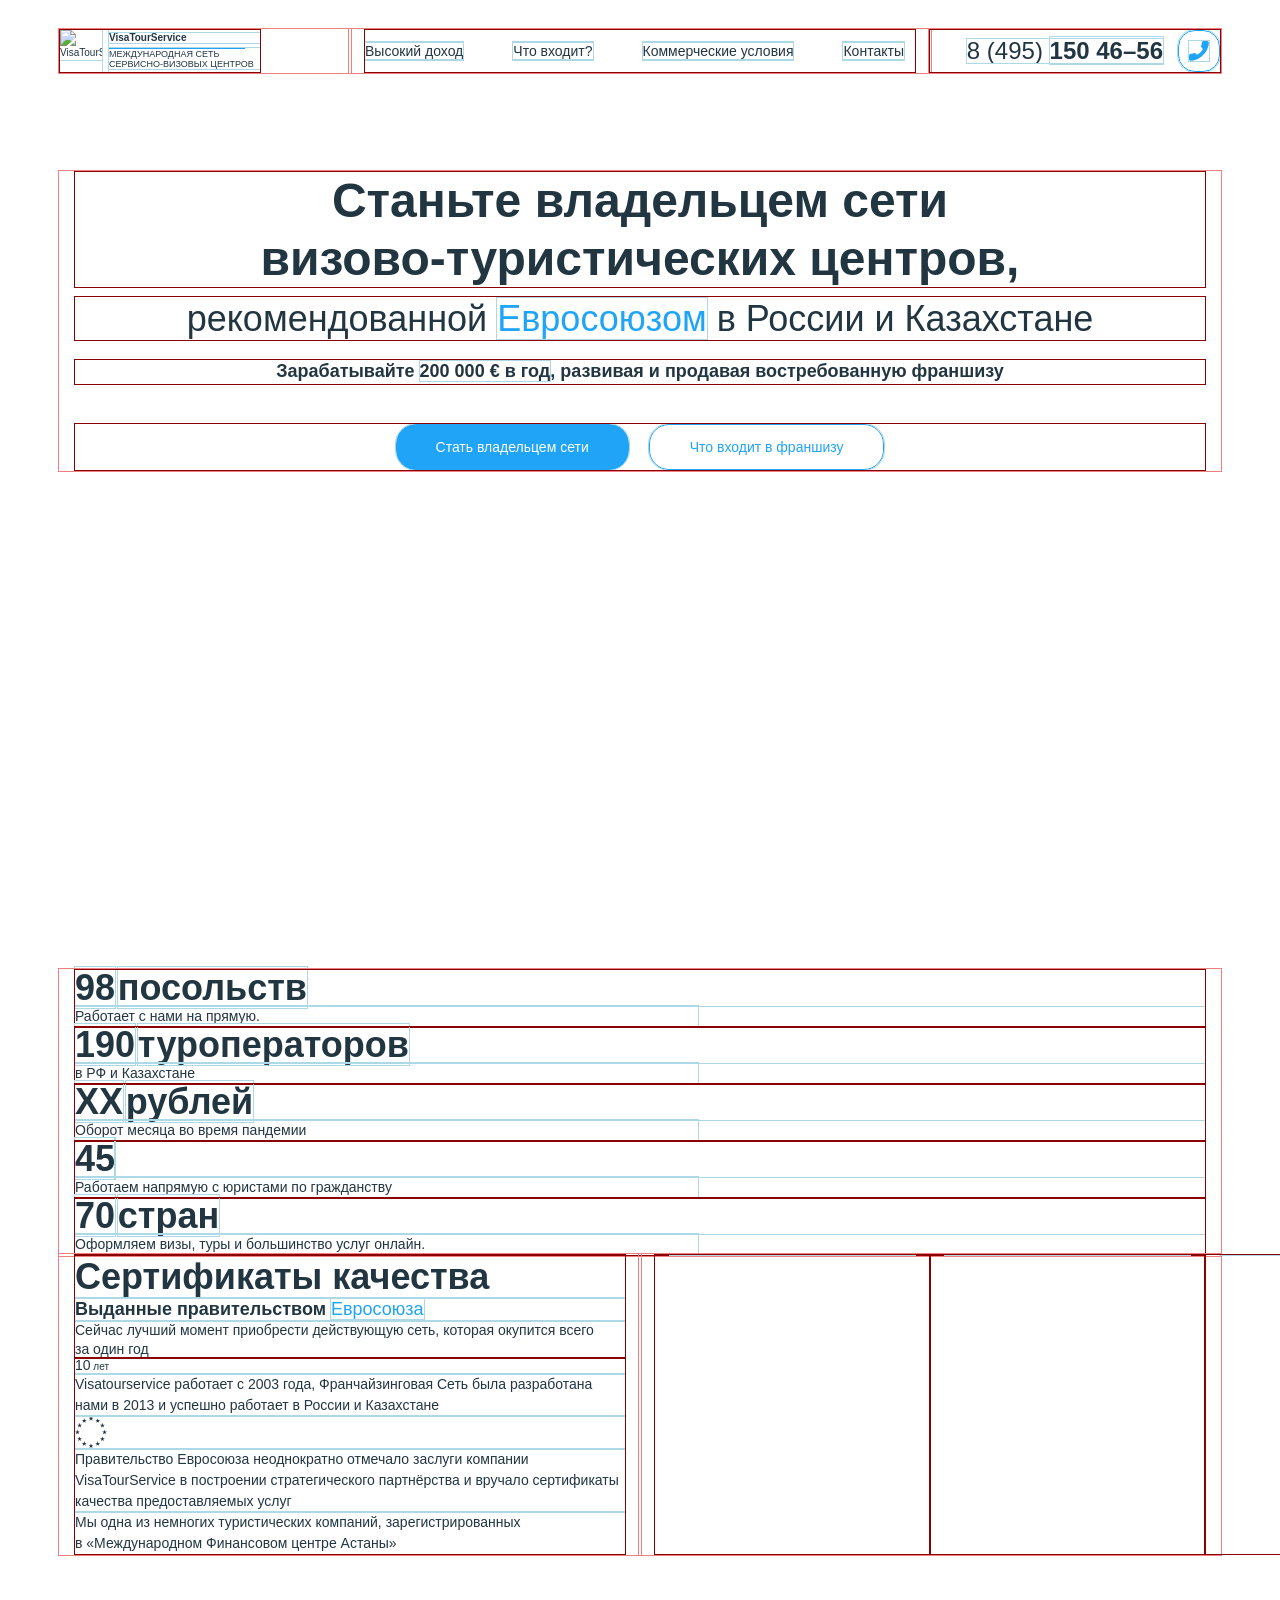
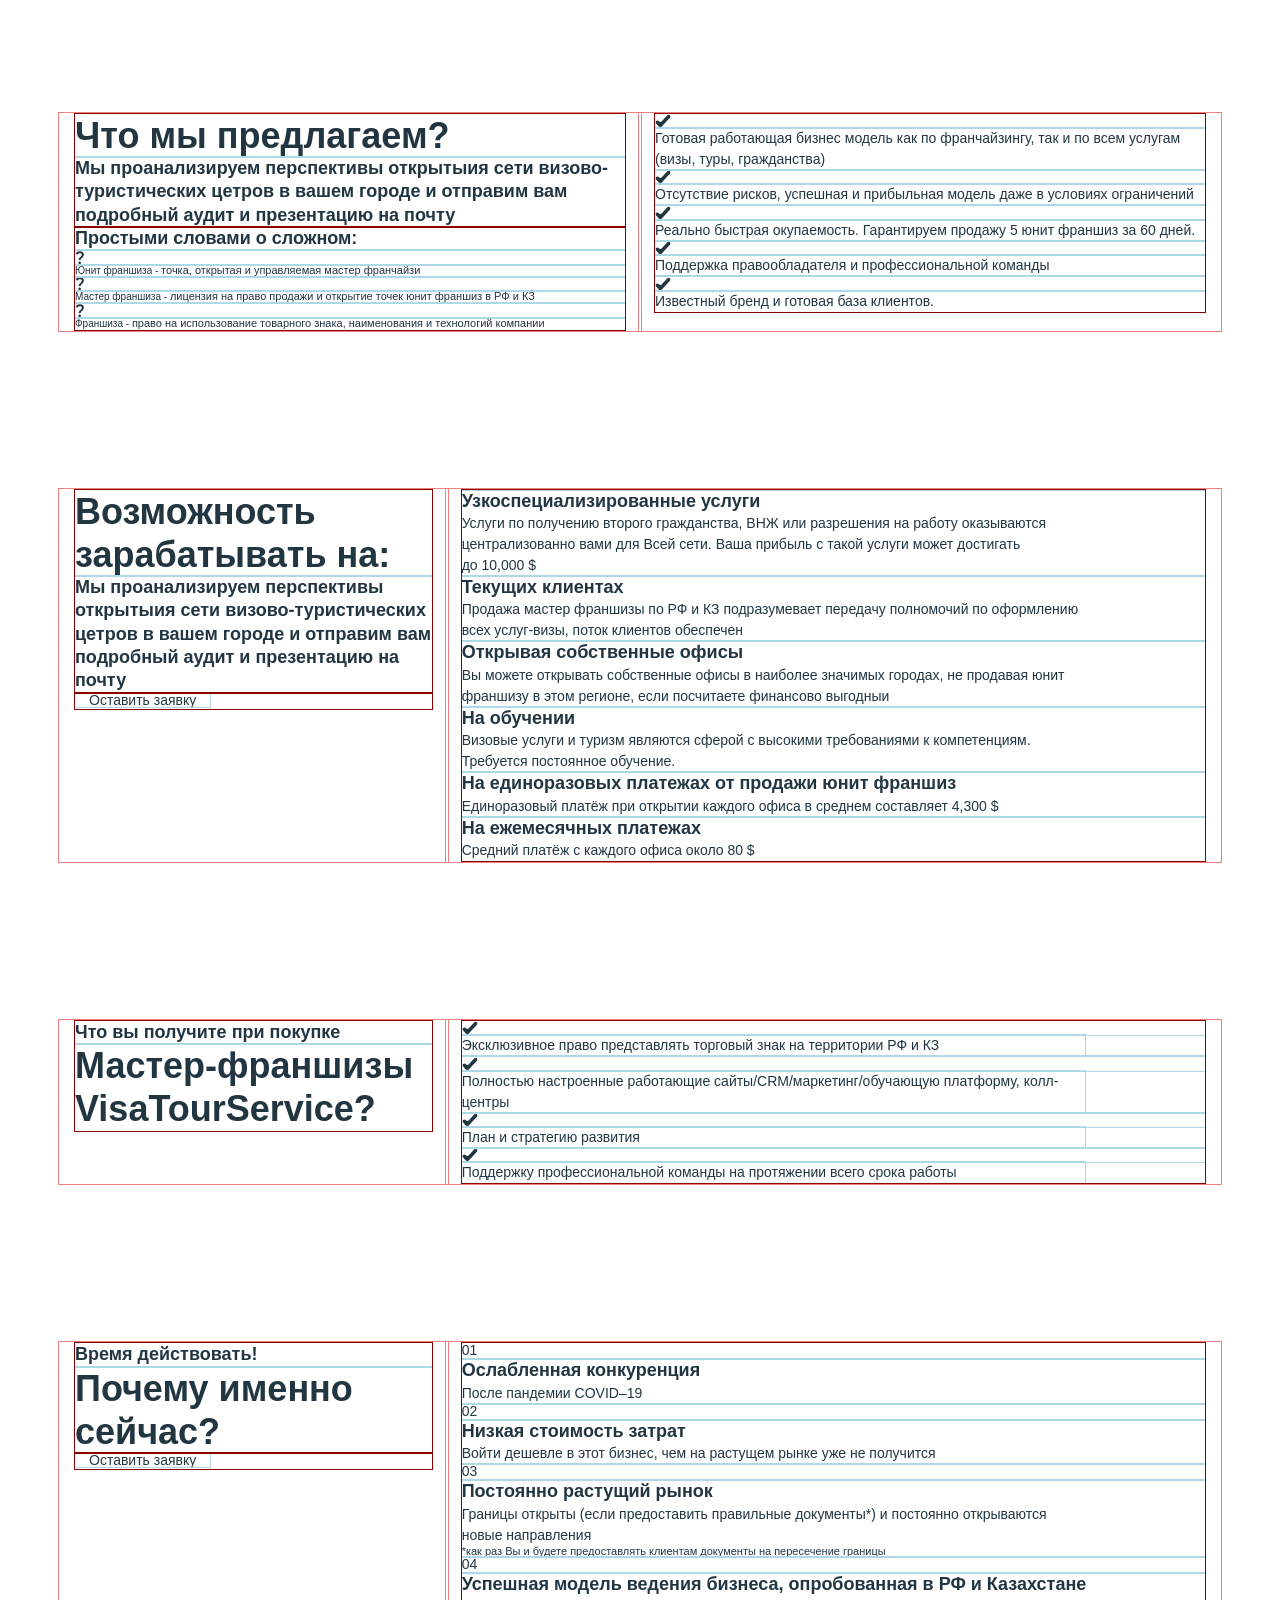
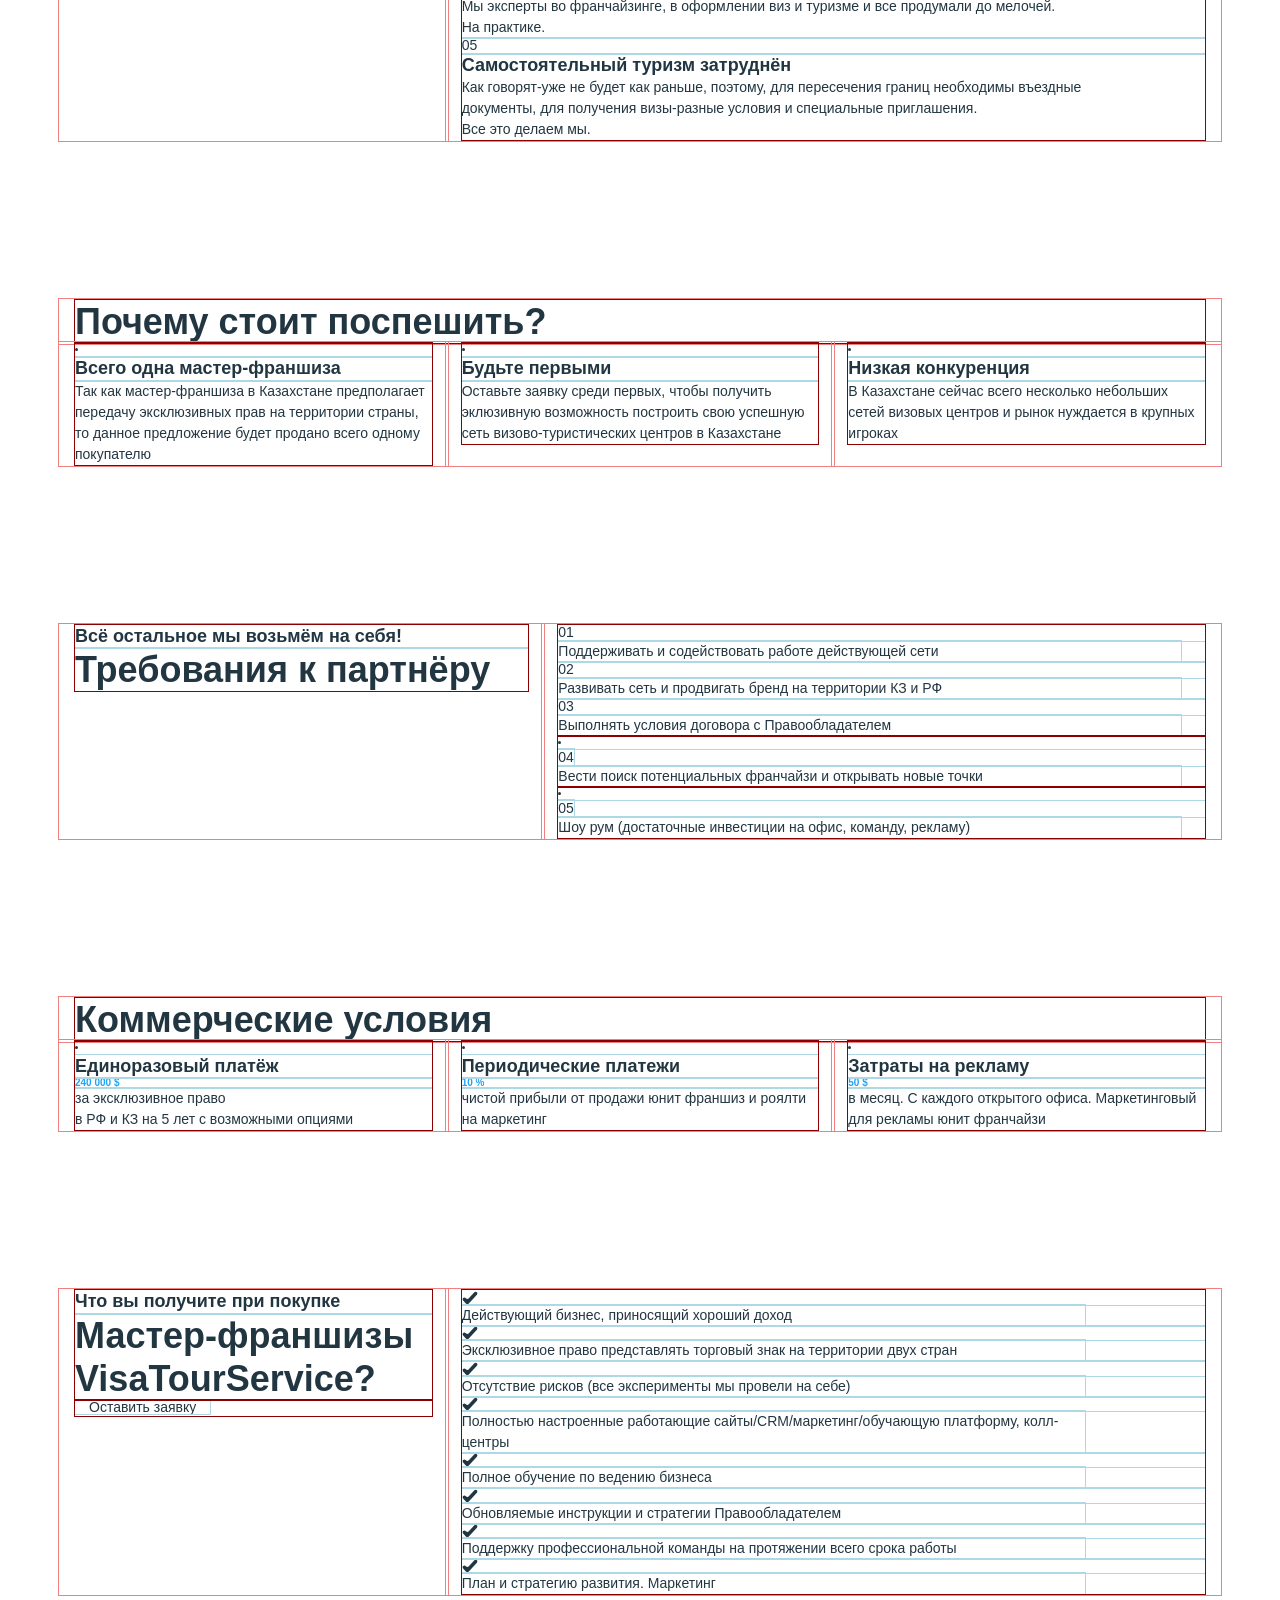
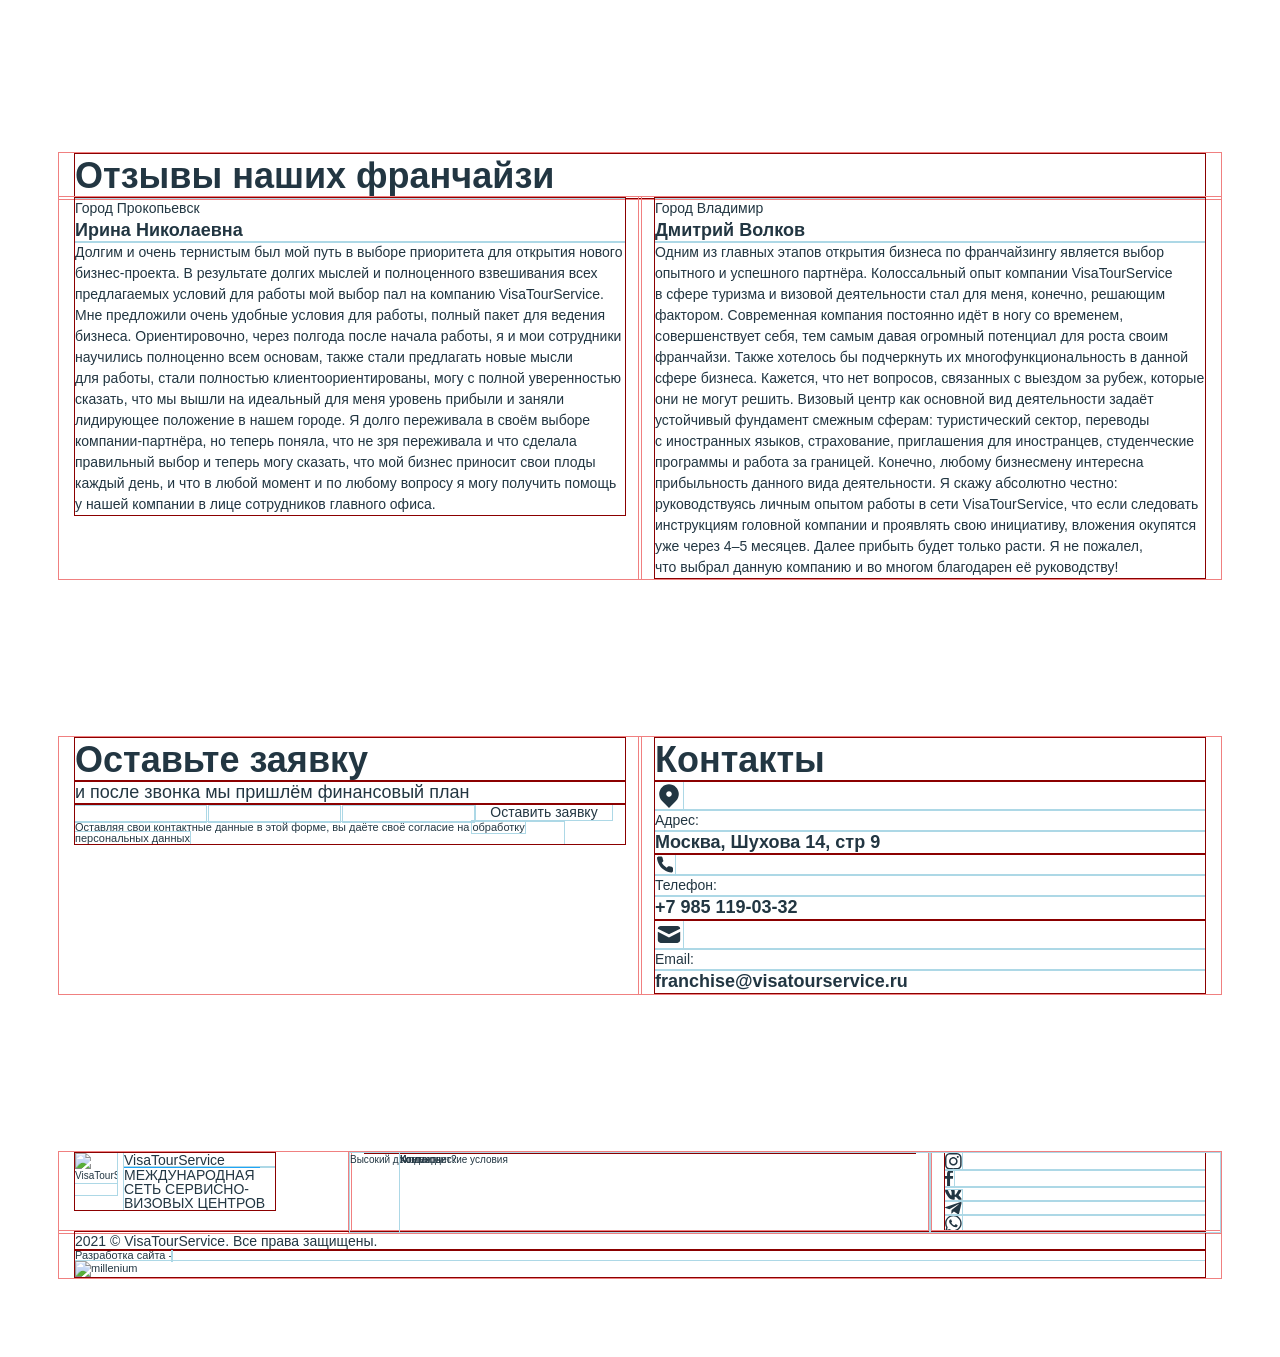
==== commit 3761c993: "header, 1-section" ====
--- a/app/index.html
+++ b/app/index.html
@@ -21,33 +21,33 @@
 <header class="header">
     <div class="container">
         <div class="row">
-            <div class="col-lg-3 col">
+            <div class="col-lg-3 col order-0 p-0">
                 <div class="header_logo__wrapper">
                     <div class="header_logo__img">
                         <img src="img/logo.png" alt="VisaTourService">
                     </div>
                     <div class="header_logo__company">
                         <div class="header_logo__company__name">
-                            <span>VisaTourService</span>
+                            <strong>VisaTourService</strong>
                         </div>
                         <div class="header_logo__company__describer">
-                            <span>МЕЖДУНАРОДНАЯ СЕТЬ СЕРВИСНО-ВИЗОВЫХ ЦЕНТРОВ</span>
-                        </div>
-                    </div>
-                </div>
-            </div>
-            <div class="col-lg-6 col">
-                <nav>
-                    <a href="#" class="link_on_element header_navLink a">Высокий доход</a>
-                    <a href="#" class="link_on_element header_navLink a">Что входит?</a>
-                    <a href="#" class="link_on_element header_navLink a">Коммерческие условия</a>
-                    <a href="#" class="link_on_element header_navLink a">Контакты</a>
+                            <span class="uppercase small">Международная СЕТЬ СЕРВИСНО-ВИЗОВЫХ ЦЕНТРОВ</span>
+                        </div>
+                    </div>
+                </div>
+            </div>
+            <div class="col-xl-6 col order-2 order-lg-1 px-0 px-xl-4">
+                <nav class="header_nav">
+                    <a href="#" class="header_navLink a transition_slow"><span class="h5">Высокий доход</span></a>
+                    <a href="#" class="header_navLink a transition_slow"><span class="h5">Что входит?</span></a>
+                    <a href="#" class="header_navLink a transition_slow"><span class="h5">Коммерческие условия</span></a>
+                    <a href="#" class="header_navLink a transition_slow"><span class="h5">Контакты</span></a>
                 </nav>
             </div>
-            <div class="col-lg-3 col">
+            <div class="col-xl-3 col order-1 order-lg-2 p-0">
                 <div class="header_phoneNumber">
-                    <span>8 (495) <span class="strong">150 46–56</span></span>
-                    <a href="" class="popup button button-svg">
+                    <span>8 (495) <strong>150 46–56</strong></span>
+                    <a href="" class="popup button button-svg transition_fast">
                         <svg width="20" height="20" viewBox="0 0 16 16" fill="none" xmlns="http://www.w3.org/2000/svg">
                             <path d="M0.000494957 11.9791V14.3877C-0.000413895 14.6113 0.0454798 14.8327 0.135237 15.0375C0.224995 15.2424 0.356637 15.4263 0.521733 15.5775C0.686829 15.7286 0.881739 15.8437 1.09398 15.9154C1.30622 15.987 1.53111 16.0136 1.75425 15.9935C4.22976 15.725 6.60765 14.8808 8.69688 13.5286C10.6406 12.2959 12.2886 10.6512 13.5237 8.71134C14.8833 6.61679 15.7294 4.23206 15.9935 1.75036C16.0136 1.52834 15.9871 1.30457 15.9158 1.0933C15.8445 0.882034 15.7299 0.687898 15.5794 0.523253C15.4288 0.358607 15.2455 0.22706 15.0411 0.136987C14.8368 0.0469136 14.6159 0.000287778 14.3926 7.78413e-05H11.9791C11.5887 -0.00375708 11.2102 0.134222 10.9142 0.388297C10.6182 0.642373 10.4248 0.995207 10.3702 1.38103C10.2683 2.15185 10.0794 2.9087 9.80705 3.63713C9.69882 3.9245 9.67539 4.23682 9.73955 4.53707C9.80371 4.83732 9.95277 5.11292 10.1691 5.33121L11.1908 6.35087C10.0455 8.36092 8.37794 10.0252 6.3639 11.1682L5.34221 10.1485C5.12349 9.93264 4.84734 9.78387 4.54649 9.71984C4.24564 9.6558 3.93271 9.67918 3.64477 9.78721C2.91489 10.059 2.15654 10.2476 1.38419 10.3492C0.993406 10.4042 0.636512 10.6007 0.381388 10.9012C0.126264 11.2017 -0.00929451 11.5853 0.000494957 11.9791Z"
                                   fill="currentcolor"/>
@@ -91,19 +91,21 @@
     <div class="section section_1">
         <div class="container">
             <div class="row">
-                <div class="col">
-                    <h1 class="h1">Станьте владельцем сети <br>визово-туристических центров, </h1>
-                    <h2 class="h2-l">рекомендованной Евросоюзом в России и Казахстане</h2>
-                    <h3 class="h3">Зарабатывайте <strong>200 000 € в год</strong>, развивая и продавая востребованную
+                <div class="col s1_wrapper">
+                    <h1 class="h1 mb-3">Станьте владельцем сети <br>визово-туристических центров, </h1>
+                    <h2 class="h2_l mb-3">рекомендованной <span class="accent">Евросоюзом</span> в России и Казахстане</h2>
+                    <h3 class="h3 my-3">Зарабатывайте <strong>200 000 € в год</strong>, развивая и продавая востребованную
                         франшизу</h3>
-                    <div class="d-flex">
-                        <a href="" class="popup button button_style_1">Стать владельцем сети</a>
-                        <a href="" class="popup button button_style_2">Что входит в франшизу</a>
-                    </div>
-                </div>
-            </div>
-        </div>
-        <div class="s1__decoration"></div>
+                    <div class="d-flex justify-content-center mt-5">
+                        <a href="#" class="popup button button_style_1 transition">Стать владельцем сети</a>
+                        <a href="#" class="popup button button_style_2 transition">Что входит в франшизу</a>
+                    </div>
+                </div>
+            </div>
+        </div>
+        <div class="s1__decoration s1_bgAnimation">
+
+        </div>
     </div>
 
     <div class="section section_2">
--- a/app/css/style.min.css
+++ b/app/css/style.min.css
@@ -17,4 +17,4 @@
 
 MIT License, https://github.com/harvesthq/chosen/blob/master/LICENSE.md
 This file is generated by `grunt build`, do not edit it by hand.
-*/.chosen-container{position:relative;display:inline-block;vertical-align:middle;font-size:13px;-webkit-user-select:none;-moz-user-select:none;-ms-user-select:none;user-select:none}.chosen-container *{box-sizing:border-box}.chosen-container .chosen-drop{position:absolute;top:100%;z-index:1010;width:100%;border:1px solid #aaa;border-top:0;background:#fff;box-shadow:0 4px 5px rgba(0,0,0,.15);clip:rect(0,0,0,0);-webkit-clip-path:inset(100% 100%);clip-path:inset(100% 100%)}.chosen-container.chosen-with-drop .chosen-drop{clip:auto;-webkit-clip-path:none;clip-path:none}.chosen-container a{cursor:pointer}.chosen-container .chosen-single .group-name,.chosen-container .search-choice .group-name{margin-right:4px;overflow:hidden;white-space:nowrap;text-overflow:ellipsis;font-weight:400;color:#999}.chosen-container .chosen-single .group-name:after,.chosen-container .search-choice .group-name:after{content:":";padding-left:2px;vertical-align:top}.chosen-container-single .chosen-single{position:relative;display:block;overflow:hidden;padding:0 0 0 8px;height:25px;border:1px solid #aaa;border-radius:5px;background-color:#fff;background:linear-gradient(#fff 20%,#f6f6f6 50%,#eee 52%,#f4f4f4 100%);background-clip:padding-box;box-shadow:0 0 3px #fff inset,0 1px 1px rgba(0,0,0,.1);color:#444;text-decoration:none;white-space:nowrap;line-height:24px}.chosen-container-single .chosen-default{color:#999}.chosen-container-single .chosen-single span{display:block;overflow:hidden;margin-right:26px;text-overflow:ellipsis;white-space:nowrap}.chosen-container-single .chosen-single-with-deselect span{margin-right:38px}.chosen-container-single .chosen-single abbr{position:absolute;top:6px;right:26px;display:block;width:12px;height:12px;background:url(chosen-sprite.png) -42px 1px no-repeat;font-size:1px}.chosen-container-single .chosen-single abbr:hover{background-position:-42px -10px}.chosen-container-single.chosen-disabled .chosen-single abbr:hover{background-position:-42px -10px}.chosen-container-single .chosen-single div{position:absolute;top:0;right:0;display:block;width:18px;height:100%}.chosen-container-single .chosen-single div b{display:block;width:100%;height:100%;background:url(chosen-sprite.png) no-repeat 0 2px}.chosen-container-single .chosen-search{position:relative;z-index:1010;margin:0;padding:3px 4px;white-space:nowrap}.chosen-container-single .chosen-search input[type=text]{margin:1px 0;padding:4px 20px 4px 5px;width:100%;height:auto;outline:0;border:1px solid #aaa;background:url(chosen-sprite.png) no-repeat 100% -20px;font-size:1em;font-family:sans-serif;line-height:normal;border-radius:0}.chosen-container-single .chosen-drop{margin-top:-1px;border-radius:0 0 4px 4px;background-clip:padding-box}.chosen-container-single.chosen-container-single-nosearch .chosen-search{position:absolute;clip:rect(0,0,0,0);-webkit-clip-path:inset(100% 100%);clip-path:inset(100% 100%)}.chosen-container .chosen-results{color:#444;position:relative;overflow-x:hidden;overflow-y:auto;margin:0 4px 4px 0;padding:0 0 0 4px;max-height:240px;-webkit-overflow-scrolling:touch}.chosen-container .chosen-results li{display:none;margin:0;padding:5px 6px;list-style:none;line-height:15px;word-wrap:break-word;-webkit-touch-callout:none}.chosen-container .chosen-results li.active-result{display:list-item;cursor:pointer}.chosen-container .chosen-results li.disabled-result{display:list-item;color:#ccc;cursor:default}.chosen-container .chosen-results li.highlighted{background-color:#3875d7;background-image:linear-gradient(#3875d7 20%,#2a62bc 90%);color:#fff}.chosen-container .chosen-results li.no-results{color:#777;display:list-item;background:#f4f4f4}.chosen-container .chosen-results li.group-result{display:list-item;font-weight:700;cursor:default}.chosen-container .chosen-results li.group-option{padding-left:15px}.chosen-container .chosen-results li em{font-style:normal;text-decoration:underline}.chosen-container-multi .chosen-choices{position:relative;overflow:hidden;margin:0;padding:0 5px;width:100%;height:auto;border:1px solid #aaa;background-color:#fff;background-image:linear-gradient(#eee 1%,#fff 15%);cursor:text}.chosen-container-multi .chosen-choices li{float:left;list-style:none}.chosen-container-multi .chosen-choices li.search-field{margin:0;padding:0;white-space:nowrap}.chosen-container-multi .chosen-choices li.search-field input[type=text]{margin:1px 0;padding:0;height:25px;outline:0;border:0!important;background:0 0!important;box-shadow:none;color:#999;font-size:100%;font-family:sans-serif;line-height:normal;border-radius:0;width:25px}.chosen-container-multi .chosen-choices li.search-choice{position:relative;margin:3px 5px 3px 0;padding:3px 20px 3px 5px;border:1px solid #aaa;max-width:100%;border-radius:3px;background-color:#eee;background-image:linear-gradient(#f4f4f4 20%,#f0f0f0 50%,#e8e8e8 52%,#eee 100%);background-size:100% 19px;background-repeat:repeat-x;background-clip:padding-box;box-shadow:0 0 2px #fff inset,0 1px 0 rgba(0,0,0,.05);color:#333;line-height:13px;cursor:default}.chosen-container-multi .chosen-choices li.search-choice span{word-wrap:break-word}.chosen-container-multi .chosen-choices li.search-choice .search-choice-close{position:absolute;top:4px;right:3px;display:block;width:12px;height:12px;background:url(chosen-sprite.png) -42px 1px no-repeat;font-size:1px}.chosen-container-multi .chosen-choices li.search-choice .search-choice-close:hover{background-position:-42px -10px}.chosen-container-multi .chosen-choices li.search-choice-disabled{padding-right:5px;border:1px solid #ccc;background-color:#e4e4e4;background-image:linear-gradient(#f4f4f4 20%,#f0f0f0 50%,#e8e8e8 52%,#eee 100%);color:#666}.chosen-container-multi .chosen-choices li.search-choice-focus{background:#d4d4d4}.chosen-container-multi .chosen-choices li.search-choice-focus .search-choice-close{background-position:-42px -10px}.chosen-container-multi .chosen-results{margin:0;padding:0}.chosen-container-multi .chosen-drop .result-selected{display:list-item;color:#ccc;cursor:default}.chosen-container-active .chosen-single{border:1px solid #5897fb;box-shadow:0 0 5px rgba(0,0,0,.3)}.chosen-container-active.chosen-with-drop .chosen-single{border:1px solid #aaa;border-bottom-right-radius:0;border-bottom-left-radius:0;background-image:linear-gradient(#eee 20%,#fff 80%);box-shadow:0 1px 0 #fff inset}.chosen-container-active.chosen-with-drop .chosen-single div{border-left:none;background:0 0}.chosen-container-active.chosen-with-drop .chosen-single div b{background-position:-18px 2px}.chosen-container-active .chosen-choices{border:1px solid #5897fb;box-shadow:0 0 5px rgba(0,0,0,.3)}.chosen-container-active .chosen-choices li.search-field input[type=text]{color:#222!important}.chosen-disabled{opacity:.5!important;cursor:default}.chosen-disabled .chosen-single{cursor:default}.chosen-disabled .chosen-choices .search-choice .search-choice-close{cursor:default}.chosen-rtl{text-align:right}.chosen-rtl .chosen-single{overflow:visible;padding:0 8px 0 0}.chosen-rtl .chosen-single span{margin-right:0;margin-left:26px;direction:rtl}.chosen-rtl .chosen-single-with-deselect span{margin-left:38px}.chosen-rtl .chosen-single div{right:auto;left:3px}.chosen-rtl .chosen-single abbr{right:auto;left:26px}.chosen-rtl .chosen-choices li{float:right}.chosen-rtl .chosen-choices li.search-field input[type=text]{direction:rtl}.chosen-rtl .chosen-choices li.search-choice{margin:3px 5px 3px 0;padding:3px 5px 3px 19px}.chosen-rtl .chosen-choices li.search-choice .search-choice-close{right:auto;left:4px}.chosen-rtl.chosen-container-single .chosen-results{margin:0 0 4px 4px;padding:0 4px 0 0}.chosen-rtl .chosen-results li.group-option{padding-right:15px;padding-left:0}.chosen-rtl.chosen-container-active.chosen-with-drop .chosen-single div{border-right:none}.chosen-rtl .chosen-search input[type=text]{padding:4px 5px 4px 20px;background:url(chosen-sprite.png) no-repeat -30px -20px;direction:rtl}.chosen-rtl.chosen-container-single .chosen-single div b{background-position:6px 2px}.chosen-rtl.chosen-container-single.chosen-with-drop .chosen-single div b{background-position:-12px 2px}@media only screen and (-webkit-min-device-pixel-ratio:1.5),only screen and (min-resolution:144dpi),only screen and (min-resolution:1.5dppx){.chosen-container .chosen-results-scroll-down span,.chosen-container .chosen-results-scroll-up span,.chosen-container-multi .chosen-choices .search-choice .search-choice-close,.chosen-container-single .chosen-search input[type=text],.chosen-container-single .chosen-single abbr,.chosen-container-single .chosen-single div b,.chosen-rtl .chosen-search input[type=text]{background-image:url(chosen-sprite@2x.png)!important;background-size:52px 37px!important;background-repeat:no-repeat!important}}.mCustomScrollbar{touch-action:pinch-zoom}.mCustomScrollbar.mCS_no_scrollbar,.mCustomScrollbar.mCS_touch_action{touch-action:auto}.mCustomScrollBox{position:relative;overflow:hidden;height:100%;max-width:100%;outline:0;direction:ltr}.mCSB_container{overflow:hidden;width:auto;height:auto}.mCSB_inside>.mCSB_container{margin-right:30px}.mCSB_container.mCS_no_scrollbar_y.mCS_y_hidden{margin-right:0}.mCS-dir-rtl>.mCSB_inside>.mCSB_container{margin-right:0;margin-left:30px}.mCS-dir-rtl>.mCSB_inside>.mCSB_container.mCS_no_scrollbar_y.mCS_y_hidden{margin-left:0}.mCSB_scrollTools{position:absolute;width:16px;height:auto;left:auto;top:0;right:0;bottom:0;opacity:.75;filter:"alpha(opacity=75)";-ms-filter:"alpha(opacity=75)"}.mCSB_outside+.mCSB_scrollTools{right:-26px}.mCS-dir-rtl>.mCSB_inside>.mCSB_scrollTools,.mCS-dir-rtl>.mCSB_outside+.mCSB_scrollTools{right:auto;left:0}.mCS-dir-rtl>.mCSB_outside+.mCSB_scrollTools{left:-26px}.mCSB_scrollTools .mCSB_draggerContainer{position:absolute;top:0;left:0;bottom:0;right:0;height:auto}.mCSB_scrollTools a+.mCSB_draggerContainer{margin:20px 0}.mCSB_scrollTools .mCSB_draggerRail{width:2px;height:100%;margin:0 auto;border-radius:16px}.mCSB_scrollTools .mCSB_dragger{cursor:pointer;width:100%;height:30px;z-index:1}.mCSB_scrollTools .mCSB_dragger .mCSB_dragger_bar{position:relative;width:4px;height:100%;margin:0 auto;border-radius:16px;text-align:center}.mCSB_scrollTools_vertical.mCSB_scrollTools_onDrag_expand .mCSB_dragger.mCSB_dragger_onDrag_expanded .mCSB_dragger_bar,.mCSB_scrollTools_vertical.mCSB_scrollTools_onDrag_expand .mCSB_draggerContainer:hover .mCSB_dragger .mCSB_dragger_bar{width:12px}.mCSB_scrollTools_vertical.mCSB_scrollTools_onDrag_expand .mCSB_dragger.mCSB_dragger_onDrag_expanded+.mCSB_draggerRail,.mCSB_scrollTools_vertical.mCSB_scrollTools_onDrag_expand .mCSB_draggerContainer:hover .mCSB_draggerRail{width:8px}.mCSB_scrollTools .mCSB_buttonDown,.mCSB_scrollTools .mCSB_buttonUp{display:block;position:absolute;height:20px;width:100%;overflow:hidden;margin:0 auto;cursor:pointer}.mCSB_scrollTools .mCSB_buttonDown{bottom:0}.mCSB_horizontal.mCSB_inside>.mCSB_container{margin-right:0;margin-bottom:30px}.mCSB_horizontal.mCSB_outside>.mCSB_container{min-height:100%}.mCSB_horizontal>.mCSB_container.mCS_no_scrollbar_x.mCS_x_hidden{margin-bottom:0}.mCSB_scrollTools.mCSB_scrollTools_horizontal{width:auto;height:16px;top:auto;right:0;bottom:0;left:0}.mCustomScrollBox+.mCSB_scrollTools+.mCSB_scrollTools.mCSB_scrollTools_horizontal,.mCustomScrollBox+.mCSB_scrollTools.mCSB_scrollTools_horizontal{bottom:-26px}.mCSB_scrollTools.mCSB_scrollTools_horizontal a+.mCSB_draggerContainer{margin:0 20px}.mCSB_scrollTools.mCSB_scrollTools_horizontal .mCSB_draggerRail{width:100%;height:2px;margin:7px 0}.mCSB_scrollTools.mCSB_scrollTools_horizontal .mCSB_dragger{width:30px;height:100%;left:0}.mCSB_scrollTools.mCSB_scrollTools_horizontal .mCSB_dragger .mCSB_dragger_bar{width:100%;height:4px;margin:6px auto}.mCSB_scrollTools_horizontal.mCSB_scrollTools_onDrag_expand .mCSB_dragger.mCSB_dragger_onDrag_expanded .mCSB_dragger_bar,.mCSB_scrollTools_horizontal.mCSB_scrollTools_onDrag_expand .mCSB_draggerContainer:hover .mCSB_dragger .mCSB_dragger_bar{height:12px;margin:2px auto}.mCSB_scrollTools_horizontal.mCSB_scrollTools_onDrag_expand .mCSB_dragger.mCSB_dragger_onDrag_expanded+.mCSB_draggerRail,.mCSB_scrollTools_horizontal.mCSB_scrollTools_onDrag_expand .mCSB_draggerContainer:hover .mCSB_draggerRail{height:8px;margin:4px 0}.mCSB_scrollTools.mCSB_scrollTools_horizontal .mCSB_buttonLeft,.mCSB_scrollTools.mCSB_scrollTools_horizontal .mCSB_buttonRight{display:block;position:absolute;width:20px;height:100%;overflow:hidden;margin:0 auto;cursor:pointer}.mCSB_scrollTools.mCSB_scrollTools_horizontal .mCSB_buttonLeft{left:0}.mCSB_scrollTools.mCSB_scrollTools_horizontal .mCSB_buttonRight{right:0}.mCSB_container_wrapper{position:absolute;height:auto;width:auto;overflow:hidden;top:0;left:0;right:0;bottom:0;margin-right:30px;margin-bottom:30px}.mCSB_container_wrapper>.mCSB_container{padding-right:30px;padding-bottom:30px;box-sizing:border-box}.mCSB_vertical_horizontal>.mCSB_scrollTools.mCSB_scrollTools_vertical{bottom:20px}.mCSB_vertical_horizontal>.mCSB_scrollTools.mCSB_scrollTools_horizontal{right:20px}.mCSB_container_wrapper.mCS_no_scrollbar_x.mCS_x_hidden+.mCSB_scrollTools.mCSB_scrollTools_vertical{bottom:0}.mCS-dir-rtl>.mCustomScrollBox.mCSB_vertical_horizontal.mCSB_inside>.mCSB_scrollTools.mCSB_scrollTools_horizontal,.mCSB_container_wrapper.mCS_no_scrollbar_y.mCS_y_hidden+.mCSB_scrollTools~.mCSB_scrollTools.mCSB_scrollTools_horizontal{right:0}.mCS-dir-rtl>.mCustomScrollBox.mCSB_vertical_horizontal.mCSB_inside>.mCSB_scrollTools.mCSB_scrollTools_horizontal{left:20px}.mCS-dir-rtl>.mCustomScrollBox.mCSB_vertical_horizontal.mCSB_inside>.mCSB_container_wrapper.mCS_no_scrollbar_y.mCS_y_hidden+.mCSB_scrollTools~.mCSB_scrollTools.mCSB_scrollTools_horizontal{left:0}.mCS-dir-rtl>.mCSB_inside>.mCSB_container_wrapper{margin-right:0;margin-left:30px}.mCSB_container_wrapper.mCS_no_scrollbar_y.mCS_y_hidden>.mCSB_container{padding-right:0}.mCSB_container_wrapper.mCS_no_scrollbar_x.mCS_x_hidden>.mCSB_container{padding-bottom:0}.mCustomScrollBox.mCSB_vertical_horizontal.mCSB_inside>.mCSB_container_wrapper.mCS_no_scrollbar_y.mCS_y_hidden{margin-right:0;margin-left:0}.mCustomScrollBox.mCSB_vertical_horizontal.mCSB_inside>.mCSB_container_wrapper.mCS_no_scrollbar_x.mCS_x_hidden{margin-bottom:0}.mCSB_scrollTools,.mCSB_scrollTools .mCSB_buttonDown,.mCSB_scrollTools .mCSB_buttonLeft,.mCSB_scrollTools .mCSB_buttonRight,.mCSB_scrollTools .mCSB_buttonUp,.mCSB_scrollTools .mCSB_dragger .mCSB_dragger_bar{transition:opacity .2s ease-in-out,background-color .2s ease-in-out}.mCSB_scrollTools_horizontal.mCSB_scrollTools_onDrag_expand .mCSB_draggerRail,.mCSB_scrollTools_horizontal.mCSB_scrollTools_onDrag_expand .mCSB_dragger_bar,.mCSB_scrollTools_vertical.mCSB_scrollTools_onDrag_expand .mCSB_draggerRail,.mCSB_scrollTools_vertical.mCSB_scrollTools_onDrag_expand .mCSB_dragger_bar{transition:width .2s ease-out .2s,height .2s ease-out .2s,margin-left .2s ease-out .2s,margin-right .2s ease-out .2s,margin-top .2s ease-out .2s,margin-bottom .2s ease-out .2s,opacity .2s ease-in-out,background-color .2s ease-in-out}.mCS-autoHide>.mCustomScrollBox>.mCSB_scrollTools,.mCS-autoHide>.mCustomScrollBox~.mCSB_scrollTools{opacity:0;filter:"alpha(opacity=0)";-ms-filter:"alpha(opacity=0)"}.mCS-autoHide:hover>.mCustomScrollBox>.mCSB_scrollTools,.mCS-autoHide:hover>.mCustomScrollBox~.mCSB_scrollTools,.mCustomScrollBox:hover>.mCSB_scrollTools,.mCustomScrollBox:hover~.mCSB_scrollTools,.mCustomScrollbar>.mCustomScrollBox>.mCSB_scrollTools.mCSB_scrollTools_onDrag,.mCustomScrollbar>.mCustomScrollBox~.mCSB_scrollTools.mCSB_scrollTools_onDrag{opacity:1;filter:"alpha(opacity=100)";-ms-filter:"alpha(opacity=100)"}.mCSB_scrollTools .mCSB_draggerRail{background-color:#000;background-color:rgba(0,0,0,.4);filter:"alpha(opacity=40)";-ms-filter:"alpha(opacity=40)"}.mCSB_scrollTools .mCSB_dragger .mCSB_dragger_bar{background-color:#fff;background-color:rgba(255,255,255,.75);filter:"alpha(opacity=75)";-ms-filter:"alpha(opacity=75)"}.mCSB_scrollTools .mCSB_dragger:hover .mCSB_dragger_bar{background-color:#fff;background-color:rgba(255,255,255,.85);filter:"alpha(opacity=85)";-ms-filter:"alpha(opacity=85)"}.mCSB_scrollTools .mCSB_dragger.mCSB_dragger_onDrag .mCSB_dragger_bar,.mCSB_scrollTools .mCSB_dragger:active .mCSB_dragger_bar{background-color:#fff;background-color:rgba(255,255,255,.9);filter:"alpha(opacity=90)";-ms-filter:"alpha(opacity=90)"}.mCSB_scrollTools .mCSB_buttonDown,.mCSB_scrollTools .mCSB_buttonLeft,.mCSB_scrollTools .mCSB_buttonRight,.mCSB_scrollTools .mCSB_buttonUp{background-image:url(mCSB_buttons.png);background-repeat:no-repeat;opacity:.4;filter:"alpha(opacity=40)";-ms-filter:"alpha(opacity=40)"}.mCSB_scrollTools .mCSB_buttonUp{background-position:0 0}.mCSB_scrollTools .mCSB_buttonDown{background-position:0 -20px}.mCSB_scrollTools .mCSB_buttonLeft{background-position:0 -40px}.mCSB_scrollTools .mCSB_buttonRight{background-position:0 -56px}.mCSB_scrollTools .mCSB_buttonDown:hover,.mCSB_scrollTools .mCSB_buttonLeft:hover,.mCSB_scrollTools .mCSB_buttonRight:hover,.mCSB_scrollTools .mCSB_buttonUp:hover{opacity:.75;filter:"alpha(opacity=75)";-ms-filter:"alpha(opacity=75)"}.mCSB_scrollTools .mCSB_buttonDown:active,.mCSB_scrollTools .mCSB_buttonLeft:active,.mCSB_scrollTools .mCSB_buttonRight:active,.mCSB_scrollTools .mCSB_buttonUp:active{opacity:.9;filter:"alpha(opacity=90)";-ms-filter:"alpha(opacity=90)"}.mCS-dark.mCSB_scrollTools .mCSB_draggerRail{background-color:#000;background-color:rgba(0,0,0,.15)}.mCS-dark.mCSB_scrollTools .mCSB_dragger .mCSB_dragger_bar{background-color:#000;background-color:rgba(0,0,0,.75)}.mCS-dark.mCSB_scrollTools .mCSB_dragger:hover .mCSB_dragger_bar{background-color:rgba(0,0,0,.85)}.mCS-dark.mCSB_scrollTools .mCSB_dragger.mCSB_dragger_onDrag .mCSB_dragger_bar,.mCS-dark.mCSB_scrollTools .mCSB_dragger:active .mCSB_dragger_bar{background-color:rgba(0,0,0,.9)}.mCS-dark.mCSB_scrollTools .mCSB_buttonUp{background-position:-80px 0}.mCS-dark.mCSB_scrollTools .mCSB_buttonDown{background-position:-80px -20px}.mCS-dark.mCSB_scrollTools .mCSB_buttonLeft{background-position:-80px -40px}.mCS-dark.mCSB_scrollTools .mCSB_buttonRight{background-position:-80px -56px}.mCS-dark-2.mCSB_scrollTools .mCSB_draggerRail,.mCS-light-2.mCSB_scrollTools .mCSB_draggerRail{width:4px;background-color:#fff;background-color:rgba(255,255,255,.1);border-radius:1px}.mCS-dark-2.mCSB_scrollTools .mCSB_dragger .mCSB_dragger_bar,.mCS-light-2.mCSB_scrollTools .mCSB_dragger .mCSB_dragger_bar{width:4px;background-color:#fff;background-color:rgba(255,255,255,.75);border-radius:1px}.mCS-dark-2.mCSB_scrollTools_horizontal .mCSB_dragger .mCSB_dragger_bar,.mCS-dark-2.mCSB_scrollTools_horizontal .mCSB_draggerRail,.mCS-light-2.mCSB_scrollTools_horizontal .mCSB_dragger .mCSB_dragger_bar,.mCS-light-2.mCSB_scrollTools_horizontal .mCSB_draggerRail{width:100%;height:4px;margin:6px auto}.mCS-light-2.mCSB_scrollTools .mCSB_dragger:hover .mCSB_dragger_bar{background-color:#fff;background-color:rgba(255,255,255,.85)}.mCS-light-2.mCSB_scrollTools .mCSB_dragger.mCSB_dragger_onDrag .mCSB_dragger_bar,.mCS-light-2.mCSB_scrollTools .mCSB_dragger:active .mCSB_dragger_bar{background-color:#fff;background-color:rgba(255,255,255,.9)}.mCS-light-2.mCSB_scrollTools .mCSB_buttonUp{background-position:-32px 0}.mCS-light-2.mCSB_scrollTools .mCSB_buttonDown{background-position:-32px -20px}.mCS-light-2.mCSB_scrollTools .mCSB_buttonLeft{background-position:-40px -40px}.mCS-light-2.mCSB_scrollTools .mCSB_buttonRight{background-position:-40px -56px}.mCS-dark-2.mCSB_scrollTools .mCSB_draggerRail{background-color:#000;background-color:rgba(0,0,0,.1);border-radius:1px}.mCS-dark-2.mCSB_scrollTools .mCSB_dragger .mCSB_dragger_bar{background-color:#000;background-color:rgba(0,0,0,.75);border-radius:1px}.mCS-dark-2.mCSB_scrollTools .mCSB_dragger:hover .mCSB_dragger_bar{background-color:#000;background-color:rgba(0,0,0,.85)}.mCS-dark-2.mCSB_scrollTools .mCSB_dragger.mCSB_dragger_onDrag .mCSB_dragger_bar,.mCS-dark-2.mCSB_scrollTools .mCSB_dragger:active .mCSB_dragger_bar{background-color:#000;background-color:rgba(0,0,0,.9)}.mCS-dark-2.mCSB_scrollTools .mCSB_buttonUp{background-position:-112px 0}.mCS-dark-2.mCSB_scrollTools .mCSB_buttonDown{background-position:-112px -20px}.mCS-dark-2.mCSB_scrollTools .mCSB_buttonLeft{background-position:-120px -40px}.mCS-dark-2.mCSB_scrollTools .mCSB_buttonRight{background-position:-120px -56px}.mCS-dark-thick.mCSB_scrollTools .mCSB_draggerRail,.mCS-light-thick.mCSB_scrollTools .mCSB_draggerRail{width:4px;background-color:#fff;background-color:rgba(255,255,255,.1);border-radius:2px}.mCS-dark-thick.mCSB_scrollTools .mCSB_dragger .mCSB_dragger_bar,.mCS-light-thick.mCSB_scrollTools .mCSB_dragger .mCSB_dragger_bar{width:6px;background-color:#fff;background-color:rgba(255,255,255,.75);border-radius:2px}.mCS-dark-thick.mCSB_scrollTools_horizontal .mCSB_draggerRail,.mCS-light-thick.mCSB_scrollTools_horizontal .mCSB_draggerRail{width:100%;height:4px;margin:6px 0}.mCS-dark-thick.mCSB_scrollTools_horizontal .mCSB_dragger .mCSB_dragger_bar,.mCS-light-thick.mCSB_scrollTools_horizontal .mCSB_dragger .mCSB_dragger_bar{width:100%;height:6px;margin:5px auto}.mCS-light-thick.mCSB_scrollTools .mCSB_dragger:hover .mCSB_dragger_bar{background-color:#fff;background-color:rgba(255,255,255,.85)}.mCS-light-thick.mCSB_scrollTools .mCSB_dragger.mCSB_dragger_onDrag .mCSB_dragger_bar,.mCS-light-thick.mCSB_scrollTools .mCSB_dragger:active .mCSB_dragger_bar{background-color:#fff;background-color:rgba(255,255,255,.9)}.mCS-light-thick.mCSB_scrollTools .mCSB_buttonUp{background-position:-16px 0}.mCS-light-thick.mCSB_scrollTools .mCSB_buttonDown{background-position:-16px -20px}.mCS-light-thick.mCSB_scrollTools .mCSB_buttonLeft{background-position:-20px -40px}.mCS-light-thick.mCSB_scrollTools .mCSB_buttonRight{background-position:-20px -56px}.mCS-dark-thick.mCSB_scrollTools .mCSB_draggerRail{background-color:#000;background-color:rgba(0,0,0,.1);border-radius:2px}.mCS-dark-thick.mCSB_scrollTools .mCSB_dragger .mCSB_dragger_bar{background-color:#000;background-color:rgba(0,0,0,.75);border-radius:2px}.mCS-dark-thick.mCSB_scrollTools .mCSB_dragger:hover .mCSB_dragger_bar{background-color:#000;background-color:rgba(0,0,0,.85)}.mCS-dark-thick.mCSB_scrollTools .mCSB_dragger.mCSB_dragger_onDrag .mCSB_dragger_bar,.mCS-dark-thick.mCSB_scrollTools .mCSB_dragger:active .mCSB_dragger_bar{background-color:#000;background-color:rgba(0,0,0,.9)}.mCS-dark-thick.mCSB_scrollTools .mCSB_buttonUp{background-position:-96px 0}.mCS-dark-thick.mCSB_scrollTools .mCSB_buttonDown{background-position:-96px -20px}.mCS-dark-thick.mCSB_scrollTools .mCSB_buttonLeft{background-position:-100px -40px}.mCS-dark-thick.mCSB_scrollTools .mCSB_buttonRight{background-position:-100px -56px}.mCS-light-thin.mCSB_scrollTools .mCSB_draggerRail{background-color:#fff;background-color:rgba(255,255,255,.1)}.mCS-dark-thin.mCSB_scrollTools .mCSB_dragger .mCSB_dragger_bar,.mCS-light-thin.mCSB_scrollTools .mCSB_dragger .mCSB_dragger_bar{width:2px}.mCS-dark-thin.mCSB_scrollTools_horizontal .mCSB_draggerRail,.mCS-light-thin.mCSB_scrollTools_horizontal .mCSB_draggerRail{width:100%}.mCS-dark-thin.mCSB_scrollTools_horizontal .mCSB_dragger .mCSB_dragger_bar,.mCS-light-thin.mCSB_scrollTools_horizontal .mCSB_dragger .mCSB_dragger_bar{width:100%;height:2px;margin:7px auto}.mCS-dark-thin.mCSB_scrollTools .mCSB_draggerRail{background-color:#000;background-color:rgba(0,0,0,.15)}.mCS-dark-thin.mCSB_scrollTools .mCSB_dragger .mCSB_dragger_bar{background-color:#000;background-color:rgba(0,0,0,.75)}.mCS-dark-thin.mCSB_scrollTools .mCSB_dragger:hover .mCSB_dragger_bar{background-color:#000;background-color:rgba(0,0,0,.85)}.mCS-dark-thin.mCSB_scrollTools .mCSB_dragger.mCSB_dragger_onDrag .mCSB_dragger_bar,.mCS-dark-thin.mCSB_scrollTools .mCSB_dragger:active .mCSB_dragger_bar{background-color:#000;background-color:rgba(0,0,0,.9)}.mCS-dark-thin.mCSB_scrollTools .mCSB_buttonUp{background-position:-80px 0}.mCS-dark-thin.mCSB_scrollTools .mCSB_buttonDown{background-position:-80px -20px}.mCS-dark-thin.mCSB_scrollTools .mCSB_buttonLeft{background-position:-80px -40px}.mCS-dark-thin.mCSB_scrollTools .mCSB_buttonRight{background-position:-80px -56px}.mCS-rounded.mCSB_scrollTools .mCSB_draggerRail{background-color:#fff;background-color:rgba(255,255,255,.15)}.mCS-rounded-dark.mCSB_scrollTools .mCSB_dragger,.mCS-rounded-dots-dark.mCSB_scrollTools .mCSB_dragger,.mCS-rounded-dots.mCSB_scrollTools .mCSB_dragger,.mCS-rounded.mCSB_scrollTools .mCSB_dragger{height:14px}.mCS-rounded-dark.mCSB_scrollTools .mCSB_dragger .mCSB_dragger_bar,.mCS-rounded-dots-dark.mCSB_scrollTools .mCSB_dragger .mCSB_dragger_bar,.mCS-rounded-dots.mCSB_scrollTools .mCSB_dragger .mCSB_dragger_bar,.mCS-rounded.mCSB_scrollTools .mCSB_dragger .mCSB_dragger_bar{width:14px;margin:0 1px}.mCS-rounded-dark.mCSB_scrollTools_horizontal .mCSB_dragger,.mCS-rounded-dots-dark.mCSB_scrollTools_horizontal .mCSB_dragger,.mCS-rounded-dots.mCSB_scrollTools_horizontal .mCSB_dragger,.mCS-rounded.mCSB_scrollTools_horizontal .mCSB_dragger{width:14px}.mCS-rounded-dark.mCSB_scrollTools_horizontal .mCSB_dragger .mCSB_dragger_bar,.mCS-rounded-dots-dark.mCSB_scrollTools_horizontal .mCSB_dragger .mCSB_dragger_bar,.mCS-rounded-dots.mCSB_scrollTools_horizontal .mCSB_dragger .mCSB_dragger_bar,.mCS-rounded.mCSB_scrollTools_horizontal .mCSB_dragger .mCSB_dragger_bar{height:14px;margin:1px 0}.mCS-rounded-dark.mCSB_scrollTools_vertical.mCSB_scrollTools_onDrag_expand .mCSB_dragger.mCSB_dragger_onDrag_expanded .mCSB_dragger_bar,.mCS-rounded-dark.mCSB_scrollTools_vertical.mCSB_scrollTools_onDrag_expand .mCSB_draggerContainer:hover .mCSB_dragger .mCSB_dragger_bar,.mCS-rounded.mCSB_scrollTools_vertical.mCSB_scrollTools_onDrag_expand .mCSB_dragger.mCSB_dragger_onDrag_expanded .mCSB_dragger_bar,.mCS-rounded.mCSB_scrollTools_vertical.mCSB_scrollTools_onDrag_expand .mCSB_draggerContainer:hover .mCSB_dragger .mCSB_dragger_bar{width:16px;height:16px;margin:-1px 0}.mCS-rounded-dark.mCSB_scrollTools_vertical.mCSB_scrollTools_onDrag_expand .mCSB_dragger.mCSB_dragger_onDrag_expanded+.mCSB_draggerRail,.mCS-rounded-dark.mCSB_scrollTools_vertical.mCSB_scrollTools_onDrag_expand .mCSB_draggerContainer:hover .mCSB_draggerRail,.mCS-rounded.mCSB_scrollTools_vertical.mCSB_scrollTools_onDrag_expand .mCSB_dragger.mCSB_dragger_onDrag_expanded+.mCSB_draggerRail,.mCS-rounded.mCSB_scrollTools_vertical.mCSB_scrollTools_onDrag_expand .mCSB_draggerContainer:hover .mCSB_draggerRail{width:4px}.mCS-rounded-dark.mCSB_scrollTools_horizontal.mCSB_scrollTools_onDrag_expand .mCSB_dragger.mCSB_dragger_onDrag_expanded .mCSB_dragger_bar,.mCS-rounded-dark.mCSB_scrollTools_horizontal.mCSB_scrollTools_onDrag_expand .mCSB_draggerContainer:hover .mCSB_dragger .mCSB_dragger_bar,.mCS-rounded.mCSB_scrollTools_horizontal.mCSB_scrollTools_onDrag_expand .mCSB_dragger.mCSB_dragger_onDrag_expanded .mCSB_dragger_bar,.mCS-rounded.mCSB_scrollTools_horizontal.mCSB_scrollTools_onDrag_expand .mCSB_draggerContainer:hover .mCSB_dragger .mCSB_dragger_bar{height:16px;width:16px;margin:0 -1px}.mCS-rounded-dark.mCSB_scrollTools_horizontal.mCSB_scrollTools_onDrag_expand .mCSB_dragger.mCSB_dragger_onDrag_expanded+.mCSB_draggerRail,.mCS-rounded-dark.mCSB_scrollTools_horizontal.mCSB_scrollTools_onDrag_expand .mCSB_draggerContainer:hover .mCSB_draggerRail,.mCS-rounded.mCSB_scrollTools_horizontal.mCSB_scrollTools_onDrag_expand .mCSB_dragger.mCSB_dragger_onDrag_expanded+.mCSB_draggerRail,.mCS-rounded.mCSB_scrollTools_horizontal.mCSB_scrollTools_onDrag_expand .mCSB_draggerContainer:hover .mCSB_draggerRail{height:4px;margin:6px 0}.mCS-rounded.mCSB_scrollTools .mCSB_buttonUp{background-position:0 -72px}.mCS-rounded.mCSB_scrollTools .mCSB_buttonDown{background-position:0 -92px}.mCS-rounded.mCSB_scrollTools .mCSB_buttonLeft{background-position:0 -112px}.mCS-rounded.mCSB_scrollTools .mCSB_buttonRight{background-position:0 -128px}.mCS-rounded-dark.mCSB_scrollTools .mCSB_dragger .mCSB_dragger_bar,.mCS-rounded-dots-dark.mCSB_scrollTools .mCSB_dragger .mCSB_dragger_bar{background-color:#000;background-color:rgba(0,0,0,.75)}.mCS-rounded-dark.mCSB_scrollTools .mCSB_draggerRail{background-color:#000;background-color:rgba(0,0,0,.15)}.mCS-rounded-dark.mCSB_scrollTools .mCSB_dragger:hover .mCSB_dragger_bar,.mCS-rounded-dots-dark.mCSB_scrollTools .mCSB_dragger:hover .mCSB_dragger_bar{background-color:#000;background-color:rgba(0,0,0,.85)}.mCS-rounded-dark.mCSB_scrollTools .mCSB_dragger.mCSB_dragger_onDrag .mCSB_dragger_bar,.mCS-rounded-dark.mCSB_scrollTools .mCSB_dragger:active .mCSB_dragger_bar,.mCS-rounded-dots-dark.mCSB_scrollTools .mCSB_dragger.mCSB_dragger_onDrag .mCSB_dragger_bar,.mCS-rounded-dots-dark.mCSB_scrollTools .mCSB_dragger:active .mCSB_dragger_bar{background-color:#000;background-color:rgba(0,0,0,.9)}.mCS-rounded-dark.mCSB_scrollTools .mCSB_buttonUp{background-position:-80px -72px}.mCS-rounded-dark.mCSB_scrollTools .mCSB_buttonDown{background-position:-80px -92px}.mCS-rounded-dark.mCSB_scrollTools .mCSB_buttonLeft{background-position:-80px -112px}.mCS-rounded-dark.mCSB_scrollTools .mCSB_buttonRight{background-position:-80px -128px}.mCS-rounded-dots-dark.mCSB_scrollTools_vertical .mCSB_draggerRail,.mCS-rounded-dots.mCSB_scrollTools_vertical .mCSB_draggerRail{width:4px}.mCS-rounded-dots-dark.mCSB_scrollTools .mCSB_draggerRail,.mCS-rounded-dots-dark.mCSB_scrollTools_horizontal .mCSB_draggerRail,.mCS-rounded-dots.mCSB_scrollTools .mCSB_draggerRail,.mCS-rounded-dots.mCSB_scrollTools_horizontal .mCSB_draggerRail{background-color:transparent;background-position:center}.mCS-rounded-dots-dark.mCSB_scrollTools .mCSB_draggerRail,.mCS-rounded-dots.mCSB_scrollTools .mCSB_draggerRail{background-image:url([data-uri]);background-repeat:repeat-y;opacity:.3;filter:"alpha(opacity=30)";-ms-filter:"alpha(opacity=30)"}.mCS-rounded-dots-dark.mCSB_scrollTools_horizontal .mCSB_draggerRail,.mCS-rounded-dots.mCSB_scrollTools_horizontal .mCSB_draggerRail{height:4px;margin:6px 0;background-repeat:repeat-x}.mCS-rounded-dots.mCSB_scrollTools .mCSB_buttonUp{background-position:-16px -72px}.mCS-rounded-dots.mCSB_scrollTools .mCSB_buttonDown{background-position:-16px -92px}.mCS-rounded-dots.mCSB_scrollTools .mCSB_buttonLeft{background-position:-20px -112px}.mCS-rounded-dots.mCSB_scrollTools .mCSB_buttonRight{background-position:-20px -128px}.mCS-rounded-dots-dark.mCSB_scrollTools .mCSB_draggerRail{background-image:url([data-uri])}.mCS-rounded-dots-dark.mCSB_scrollTools .mCSB_buttonUp{background-position:-96px -72px}.mCS-rounded-dots-dark.mCSB_scrollTools .mCSB_buttonDown{background-position:-96px -92px}.mCS-rounded-dots-dark.mCSB_scrollTools .mCSB_buttonLeft{background-position:-100px -112px}.mCS-rounded-dots-dark.mCSB_scrollTools .mCSB_buttonRight{background-position:-100px -128px}.mCS-3d-dark.mCSB_scrollTools .mCSB_dragger .mCSB_dragger_bar,.mCS-3d-thick-dark.mCSB_scrollTools .mCSB_dragger .mCSB_dragger_bar,.mCS-3d-thick.mCSB_scrollTools .mCSB_dragger .mCSB_dragger_bar,.mCS-3d.mCSB_scrollTools .mCSB_dragger .mCSB_dragger_bar{background-repeat:repeat-y;background-image:linear-gradient(to right,rgba(255,255,255,.5) 0,rgba(255,255,255,0) 100%)}.mCS-3d-dark.mCSB_scrollTools_horizontal .mCSB_dragger .mCSB_dragger_bar,.mCS-3d-thick-dark.mCSB_scrollTools_horizontal .mCSB_dragger .mCSB_dragger_bar,.mCS-3d-thick.mCSB_scrollTools_horizontal .mCSB_dragger .mCSB_dragger_bar,.mCS-3d.mCSB_scrollTools_horizontal .mCSB_dragger .mCSB_dragger_bar{background-repeat:repeat-x;background-image:linear-gradient(to bottom,rgba(255,255,255,.5) 0,rgba(255,255,255,0) 100%)}.mCS-3d-dark.mCSB_scrollTools_vertical .mCSB_dragger,.mCS-3d.mCSB_scrollTools_vertical .mCSB_dragger{height:70px}.mCS-3d-dark.mCSB_scrollTools_horizontal .mCSB_dragger,.mCS-3d.mCSB_scrollTools_horizontal .mCSB_dragger{width:70px}.mCS-3d-dark.mCSB_scrollTools,.mCS-3d.mCSB_scrollTools{opacity:1;filter:"alpha(opacity=30)";-ms-filter:"alpha(opacity=30)"}.mCS-3d-dark.mCSB_scrollTools .mCSB_dragger .mCSB_dragger_bar,.mCS-3d-dark.mCSB_scrollTools .mCSB_draggerRail,.mCS-3d.mCSB_scrollTools .mCSB_dragger .mCSB_dragger_bar,.mCS-3d.mCSB_scrollTools .mCSB_draggerRail{border-radius:16px}.mCS-3d-dark.mCSB_scrollTools .mCSB_draggerRail,.mCS-3d.mCSB_scrollTools .mCSB_draggerRail{width:8px;background-color:#000;background-color:rgba(0,0,0,.2);box-shadow:inset 1px 0 1px rgba(0,0,0,.5),inset -1px 0 1px rgba(255,255,255,.2)}.mCS-3d-dark.mCSB_scrollTools .mCSB_dragger .mCSB_dragger_bar,.mCS-3d-dark.mCSB_scrollTools .mCSB_dragger.mCSB_dragger_onDrag .mCSB_dragger_bar,.mCS-3d-dark.mCSB_scrollTools .mCSB_dragger:active .mCSB_dragger_bar,.mCS-3d-dark.mCSB_scrollTools .mCSB_dragger:hover .mCSB_dragger_bar,.mCS-3d.mCSB_scrollTools .mCSB_dragger .mCSB_dragger_bar,.mCS-3d.mCSB_scrollTools .mCSB_dragger.mCSB_dragger_onDrag .mCSB_dragger_bar,.mCS-3d.mCSB_scrollTools .mCSB_dragger:active .mCSB_dragger_bar,.mCS-3d.mCSB_scrollTools .mCSB_dragger:hover .mCSB_dragger_bar{background-color:#555}.mCS-3d-dark.mCSB_scrollTools .mCSB_dragger .mCSB_dragger_bar,.mCS-3d.mCSB_scrollTools .mCSB_dragger .mCSB_dragger_bar{width:8px}.mCS-3d-dark.mCSB_scrollTools_horizontal .mCSB_draggerRail,.mCS-3d.mCSB_scrollTools_horizontal .mCSB_draggerRail{width:100%;height:8px;margin:4px 0;box-shadow:inset 0 1px 1px rgba(0,0,0,.5),inset 0 -1px 1px rgba(255,255,255,.2)}.mCS-3d-dark.mCSB_scrollTools_horizontal .mCSB_dragger .mCSB_dragger_bar,.mCS-3d.mCSB_scrollTools_horizontal .mCSB_dragger .mCSB_dragger_bar{width:100%;height:8px;margin:4px auto}.mCS-3d.mCSB_scrollTools .mCSB_buttonUp{background-position:-32px -72px}.mCS-3d.mCSB_scrollTools .mCSB_buttonDown{background-position:-32px -92px}.mCS-3d.mCSB_scrollTools .mCSB_buttonLeft{background-position:-40px -112px}.mCS-3d.mCSB_scrollTools .mCSB_buttonRight{background-position:-40px -128px}.mCS-3d-dark.mCSB_scrollTools .mCSB_draggerRail{background-color:#000;background-color:rgba(0,0,0,.1);box-shadow:inset 1px 0 1px rgba(0,0,0,.1)}.mCS-3d-dark.mCSB_scrollTools_horizontal .mCSB_draggerRail{box-shadow:inset 0 1px 1px rgba(0,0,0,.1)}.mCS-3d-dark.mCSB_scrollTools .mCSB_buttonUp{background-position:-112px -72px}.mCS-3d-dark.mCSB_scrollTools .mCSB_buttonDown{background-position:-112px -92px}.mCS-3d-dark.mCSB_scrollTools .mCSB_buttonLeft{background-position:-120px -112px}.mCS-3d-dark.mCSB_scrollTools .mCSB_buttonRight{background-position:-120px -128px}.mCS-3d-thick-dark.mCSB_scrollTools,.mCS-3d-thick.mCSB_scrollTools{opacity:1;filter:"alpha(opacity=30)";-ms-filter:"alpha(opacity=30)"}.mCS-3d-thick-dark.mCSB_scrollTools,.mCS-3d-thick-dark.mCSB_scrollTools .mCSB_draggerContainer,.mCS-3d-thick.mCSB_scrollTools,.mCS-3d-thick.mCSB_scrollTools .mCSB_draggerContainer{border-radius:7px}.mCSB_inside+.mCS-3d-thick-dark.mCSB_scrollTools_vertical,.mCSB_inside+.mCS-3d-thick.mCSB_scrollTools_vertical{right:1px}.mCS-3d-thick-dark.mCSB_scrollTools_vertical,.mCS-3d-thick.mCSB_scrollTools_vertical{box-shadow:inset 1px 0 1px rgba(0,0,0,.1),inset 0 0 14px rgba(0,0,0,.5)}.mCS-3d-thick-dark.mCSB_scrollTools_horizontal,.mCS-3d-thick.mCSB_scrollTools_horizontal{bottom:1px;box-shadow:inset 0 1px 1px rgba(0,0,0,.1),inset 0 0 14px rgba(0,0,0,.5)}.mCS-3d-thick-dark.mCSB_scrollTools .mCSB_dragger .mCSB_dragger_bar,.mCS-3d-thick.mCSB_scrollTools .mCSB_dragger .mCSB_dragger_bar{border-radius:5px;box-shadow:inset 1px 0 0 rgba(255,255,255,.4);width:12px;margin:2px;position:absolute;height:auto;top:0;bottom:0;left:0;right:0}.mCS-3d-thick-dark.mCSB_scrollTools_horizontal .mCSB_dragger .mCSB_dragger_bar,.mCS-3d-thick.mCSB_scrollTools_horizontal .mCSB_dragger .mCSB_dragger_bar{box-shadow:inset 0 1px 0 rgba(255,255,255,.4);height:12px;width:auto}.mCS-3d-thick.mCSB_scrollTools .mCSB_dragger .mCSB_dragger_bar,.mCS-3d-thick.mCSB_scrollTools .mCSB_dragger.mCSB_dragger_onDrag .mCSB_dragger_bar,.mCS-3d-thick.mCSB_scrollTools .mCSB_dragger:active .mCSB_dragger_bar,.mCS-3d-thick.mCSB_scrollTools .mCSB_dragger:hover .mCSB_dragger_bar{background-color:#555}.mCS-3d-thick.mCSB_scrollTools .mCSB_draggerContainer{background-color:#000;background-color:rgba(0,0,0,.05);box-shadow:inset 1px 1px 16px rgba(0,0,0,.1)}.mCS-3d-thick.mCSB_scrollTools .mCSB_draggerRail{background-color:transparent}.mCS-3d-thick.mCSB_scrollTools .mCSB_buttonUp{background-position:-32px -72px}.mCS-3d-thick.mCSB_scrollTools .mCSB_buttonDown{background-position:-32px -92px}.mCS-3d-thick.mCSB_scrollTools .mCSB_buttonLeft{background-position:-40px -112px}.mCS-3d-thick.mCSB_scrollTools .mCSB_buttonRight{background-position:-40px -128px}.mCS-3d-thick-dark.mCSB_scrollTools{box-shadow:inset 0 0 14px rgba(0,0,0,.2)}.mCS-3d-thick-dark.mCSB_scrollTools_horizontal{box-shadow:inset 0 1px 1px rgba(0,0,0,.1),inset 0 0 14px rgba(0,0,0,.2)}.mCS-3d-thick-dark.mCSB_scrollTools .mCSB_dragger .mCSB_dragger_bar{box-shadow:inset 1px 0 0 rgba(255,255,255,.4),inset -1px 0 0 rgba(0,0,0,.2)}.mCS-3d-thick-dark.mCSB_scrollTools_horizontal .mCSB_dragger .mCSB_dragger_bar{box-shadow:inset 0 1px 0 rgba(255,255,255,.4),inset 0 -1px 0 rgba(0,0,0,.2)}.mCS-3d-thick-dark.mCSB_scrollTools .mCSB_dragger .mCSB_dragger_bar,.mCS-3d-thick-dark.mCSB_scrollTools .mCSB_dragger.mCSB_dragger_onDrag .mCSB_dragger_bar,.mCS-3d-thick-dark.mCSB_scrollTools .mCSB_dragger:active .mCSB_dragger_bar,.mCS-3d-thick-dark.mCSB_scrollTools .mCSB_dragger:hover .mCSB_dragger_bar{background-color:#777}.mCS-3d-thick-dark.mCSB_scrollTools .mCSB_draggerContainer{background-color:#fff;background-color:rgba(0,0,0,.05);box-shadow:inset 1px 1px 16px rgba(0,0,0,.1)}.mCS-3d-thick-dark.mCSB_scrollTools .mCSB_draggerRail,.mCS-minimal-dark.mCSB_scrollTools .mCSB_draggerRail,.mCS-minimal.mCSB_scrollTools .mCSB_draggerRail{background-color:transparent}.mCS-3d-thick-dark.mCSB_scrollTools .mCSB_buttonUp{background-position:-112px -72px}.mCS-3d-thick-dark.mCSB_scrollTools .mCSB_buttonDown{background-position:-112px -92px}.mCS-3d-thick-dark.mCSB_scrollTools .mCSB_buttonLeft{background-position:-120px -112px}.mCS-3d-thick-dark.mCSB_scrollTools .mCSB_buttonRight{background-position:-120px -128px}.mCSB_outside+.mCS-minimal-dark.mCSB_scrollTools_vertical,.mCSB_outside+.mCS-minimal.mCSB_scrollTools_vertical{right:0;margin:12px 0}.mCustomScrollBox.mCS-minimal+.mCSB_scrollTools+.mCSB_scrollTools.mCSB_scrollTools_horizontal,.mCustomScrollBox.mCS-minimal+.mCSB_scrollTools.mCSB_scrollTools_horizontal,.mCustomScrollBox.mCS-minimal-dark+.mCSB_scrollTools+.mCSB_scrollTools.mCSB_scrollTools_horizontal,.mCustomScrollBox.mCS-minimal-dark+.mCSB_scrollTools.mCSB_scrollTools_horizontal{bottom:0;margin:0 12px}.mCS-dir-rtl>.mCSB_outside+.mCS-minimal-dark.mCSB_scrollTools_vertical,.mCS-dir-rtl>.mCSB_outside+.mCS-minimal.mCSB_scrollTools_vertical{left:0;right:auto}.mCS-minimal-dark.mCSB_scrollTools_vertical .mCSB_dragger,.mCS-minimal.mCSB_scrollTools_vertical .mCSB_dragger{height:50px}.mCS-minimal-dark.mCSB_scrollTools_horizontal .mCSB_dragger,.mCS-minimal.mCSB_scrollTools_horizontal .mCSB_dragger{width:50px}.mCS-minimal.mCSB_scrollTools .mCSB_dragger .mCSB_dragger_bar{background-color:#fff;background-color:rgba(255,255,255,.2);filter:"alpha(opacity=20)";-ms-filter:"alpha(opacity=20)"}.mCS-minimal.mCSB_scrollTools .mCSB_dragger.mCSB_dragger_onDrag .mCSB_dragger_bar,.mCS-minimal.mCSB_scrollTools .mCSB_dragger:active .mCSB_dragger_bar{background-color:#fff;background-color:rgba(255,255,255,.5);filter:"alpha(opacity=50)";-ms-filter:"alpha(opacity=50)"}.mCS-minimal-dark.mCSB_scrollTools .mCSB_dragger .mCSB_dragger_bar{background-color:#000;background-color:rgba(0,0,0,.2);filter:"alpha(opacity=20)";-ms-filter:"alpha(opacity=20)"}.mCS-minimal-dark.mCSB_scrollTools .mCSB_dragger.mCSB_dragger_onDrag .mCSB_dragger_bar,.mCS-minimal-dark.mCSB_scrollTools .mCSB_dragger:active .mCSB_dragger_bar{background-color:#000;background-color:rgba(0,0,0,.5);filter:"alpha(opacity=50)";-ms-filter:"alpha(opacity=50)"}.mCS-dark-3.mCSB_scrollTools .mCSB_draggerRail,.mCS-light-3.mCSB_scrollTools .mCSB_draggerRail{width:6px;background-color:#000;background-color:rgba(0,0,0,.2)}.mCS-dark-3.mCSB_scrollTools .mCSB_dragger .mCSB_dragger_bar,.mCS-light-3.mCSB_scrollTools .mCSB_dragger .mCSB_dragger_bar{width:6px}.mCS-dark-3.mCSB_scrollTools_horizontal .mCSB_dragger .mCSB_dragger_bar,.mCS-dark-3.mCSB_scrollTools_horizontal .mCSB_draggerRail,.mCS-light-3.mCSB_scrollTools_horizontal .mCSB_dragger .mCSB_dragger_bar,.mCS-light-3.mCSB_scrollTools_horizontal .mCSB_draggerRail{width:100%;height:6px;margin:5px 0}.mCS-dark-3.mCSB_scrollTools_vertical.mCSB_scrollTools_onDrag_expand .mCSB_dragger.mCSB_dragger_onDrag_expanded+.mCSB_draggerRail,.mCS-dark-3.mCSB_scrollTools_vertical.mCSB_scrollTools_onDrag_expand .mCSB_draggerContainer:hover .mCSB_draggerRail,.mCS-light-3.mCSB_scrollTools_vertical.mCSB_scrollTools_onDrag_expand .mCSB_dragger.mCSB_dragger_onDrag_expanded+.mCSB_draggerRail,.mCS-light-3.mCSB_scrollTools_vertical.mCSB_scrollTools_onDrag_expand .mCSB_draggerContainer:hover .mCSB_draggerRail{width:12px}.mCS-dark-3.mCSB_scrollTools_horizontal.mCSB_scrollTools_onDrag_expand .mCSB_dragger.mCSB_dragger_onDrag_expanded+.mCSB_draggerRail,.mCS-dark-3.mCSB_scrollTools_horizontal.mCSB_scrollTools_onDrag_expand .mCSB_draggerContainer:hover .mCSB_draggerRail,.mCS-light-3.mCSB_scrollTools_horizontal.mCSB_scrollTools_onDrag_expand .mCSB_dragger.mCSB_dragger_onDrag_expanded+.mCSB_draggerRail,.mCS-light-3.mCSB_scrollTools_horizontal.mCSB_scrollTools_onDrag_expand .mCSB_draggerContainer:hover .mCSB_draggerRail{height:12px;margin:2px 0}.mCS-light-3.mCSB_scrollTools .mCSB_buttonUp{background-position:-32px -72px}.mCS-light-3.mCSB_scrollTools .mCSB_buttonDown{background-position:-32px -92px}.mCS-light-3.mCSB_scrollTools .mCSB_buttonLeft{background-position:-40px -112px}.mCS-light-3.mCSB_scrollTools .mCSB_buttonRight{background-position:-40px -128px}.mCS-dark-3.mCSB_scrollTools .mCSB_dragger .mCSB_dragger_bar{background-color:#000;background-color:rgba(0,0,0,.75)}.mCS-dark-3.mCSB_scrollTools .mCSB_dragger:hover .mCSB_dragger_bar{background-color:#000;background-color:rgba(0,0,0,.85)}.mCS-dark-3.mCSB_scrollTools .mCSB_dragger.mCSB_dragger_onDrag .mCSB_dragger_bar,.mCS-dark-3.mCSB_scrollTools .mCSB_dragger:active .mCSB_dragger_bar{background-color:#000;background-color:rgba(0,0,0,.9)}.mCS-dark-3.mCSB_scrollTools .mCSB_draggerRail{background-color:#000;background-color:rgba(0,0,0,.1)}.mCS-dark-3.mCSB_scrollTools .mCSB_buttonUp{background-position:-112px -72px}.mCS-dark-3.mCSB_scrollTools .mCSB_buttonDown{background-position:-112px -92px}.mCS-dark-3.mCSB_scrollTools .mCSB_buttonLeft{background-position:-120px -112px}.mCS-dark-3.mCSB_scrollTools .mCSB_buttonRight{background-position:-120px -128px}.mCS-inset-2-dark.mCSB_scrollTools .mCSB_draggerRail,.mCS-inset-2.mCSB_scrollTools .mCSB_draggerRail,.mCS-inset-3-dark.mCSB_scrollTools .mCSB_draggerRail,.mCS-inset-3.mCSB_scrollTools .mCSB_draggerRail,.mCS-inset-dark.mCSB_scrollTools .mCSB_draggerRail,.mCS-inset.mCSB_scrollTools .mCSB_draggerRail{width:12px;background-color:#000;background-color:rgba(0,0,0,.2)}.mCS-inset-2-dark.mCSB_scrollTools .mCSB_dragger .mCSB_dragger_bar,.mCS-inset-2.mCSB_scrollTools .mCSB_dragger .mCSB_dragger_bar,.mCS-inset-3-dark.mCSB_scrollTools .mCSB_dragger .mCSB_dragger_bar,.mCS-inset-3.mCSB_scrollTools .mCSB_dragger .mCSB_dragger_bar,.mCS-inset-dark.mCSB_scrollTools .mCSB_dragger .mCSB_dragger_bar,.mCS-inset.mCSB_scrollTools .mCSB_dragger .mCSB_dragger_bar{width:6px;margin:3px 5px;position:absolute;height:auto;top:0;bottom:0;left:0;right:0}.mCS-inset-2-dark.mCSB_scrollTools_horizontal .mCSB_dragger .mCSB_dragger_bar,.mCS-inset-2.mCSB_scrollTools_horizontal .mCSB_dragger .mCSB_dragger_bar,.mCS-inset-3-dark.mCSB_scrollTools_horizontal .mCSB_dragger .mCSB_dragger_bar,.mCS-inset-3.mCSB_scrollTools_horizontal .mCSB_dragger .mCSB_dragger_bar,.mCS-inset-dark.mCSB_scrollTools_horizontal .mCSB_dragger .mCSB_dragger_bar,.mCS-inset.mCSB_scrollTools_horizontal .mCSB_dragger .mCSB_dragger_bar{height:6px;margin:5px 3px;position:absolute;width:auto;top:0;bottom:0;left:0;right:0}.mCS-inset-2-dark.mCSB_scrollTools_horizontal .mCSB_draggerRail,.mCS-inset-2.mCSB_scrollTools_horizontal .mCSB_draggerRail,.mCS-inset-3-dark.mCSB_scrollTools_horizontal .mCSB_draggerRail,.mCS-inset-3.mCSB_scrollTools_horizontal .mCSB_draggerRail,.mCS-inset-dark.mCSB_scrollTools_horizontal .mCSB_draggerRail,.mCS-inset.mCSB_scrollTools_horizontal .mCSB_draggerRail{width:100%;height:12px;margin:2px 0}.mCS-inset-2.mCSB_scrollTools .mCSB_buttonUp,.mCS-inset-3.mCSB_scrollTools .mCSB_buttonUp,.mCS-inset.mCSB_scrollTools .mCSB_buttonUp{background-position:-32px -72px}.mCS-inset-2.mCSB_scrollTools .mCSB_buttonDown,.mCS-inset-3.mCSB_scrollTools .mCSB_buttonDown,.mCS-inset.mCSB_scrollTools .mCSB_buttonDown{background-position:-32px -92px}.mCS-inset-2.mCSB_scrollTools .mCSB_buttonLeft,.mCS-inset-3.mCSB_scrollTools .mCSB_buttonLeft,.mCS-inset.mCSB_scrollTools .mCSB_buttonLeft{background-position:-40px -112px}.mCS-inset-2.mCSB_scrollTools .mCSB_buttonRight,.mCS-inset-3.mCSB_scrollTools .mCSB_buttonRight,.mCS-inset.mCSB_scrollTools .mCSB_buttonRight{background-position:-40px -128px}.mCS-inset-2-dark.mCSB_scrollTools .mCSB_dragger .mCSB_dragger_bar,.mCS-inset-3-dark.mCSB_scrollTools .mCSB_dragger .mCSB_dragger_bar,.mCS-inset-dark.mCSB_scrollTools .mCSB_dragger .mCSB_dragger_bar{background-color:#000;background-color:rgba(0,0,0,.75)}.mCS-inset-2-dark.mCSB_scrollTools .mCSB_dragger:hover .mCSB_dragger_bar,.mCS-inset-3-dark.mCSB_scrollTools .mCSB_dragger:hover .mCSB_dragger_bar,.mCS-inset-dark.mCSB_scrollTools .mCSB_dragger:hover .mCSB_dragger_bar{background-color:#000;background-color:rgba(0,0,0,.85)}.mCS-inset-2-dark.mCSB_scrollTools .mCSB_dragger.mCSB_dragger_onDrag .mCSB_dragger_bar,.mCS-inset-2-dark.mCSB_scrollTools .mCSB_dragger:active .mCSB_dragger_bar,.mCS-inset-3-dark.mCSB_scrollTools .mCSB_dragger.mCSB_dragger_onDrag .mCSB_dragger_bar,.mCS-inset-3-dark.mCSB_scrollTools .mCSB_dragger:active .mCSB_dragger_bar,.mCS-inset-dark.mCSB_scrollTools .mCSB_dragger.mCSB_dragger_onDrag .mCSB_dragger_bar,.mCS-inset-dark.mCSB_scrollTools .mCSB_dragger:active .mCSB_dragger_bar{background-color:#000;background-color:rgba(0,0,0,.9)}.mCS-inset-2-dark.mCSB_scrollTools .mCSB_draggerRail,.mCS-inset-3-dark.mCSB_scrollTools .mCSB_draggerRail,.mCS-inset-dark.mCSB_scrollTools .mCSB_draggerRail{background-color:#000;background-color:rgba(0,0,0,.1)}.mCS-inset-2-dark.mCSB_scrollTools .mCSB_buttonUp,.mCS-inset-3-dark.mCSB_scrollTools .mCSB_buttonUp,.mCS-inset-dark.mCSB_scrollTools .mCSB_buttonUp{background-position:-112px -72px}.mCS-inset-2-dark.mCSB_scrollTools .mCSB_buttonDown,.mCS-inset-3-dark.mCSB_scrollTools .mCSB_buttonDown,.mCS-inset-dark.mCSB_scrollTools .mCSB_buttonDown{background-position:-112px -92px}.mCS-inset-2-dark.mCSB_scrollTools .mCSB_buttonLeft,.mCS-inset-3-dark.mCSB_scrollTools .mCSB_buttonLeft,.mCS-inset-dark.mCSB_scrollTools .mCSB_buttonLeft{background-position:-120px -112px}.mCS-inset-2-dark.mCSB_scrollTools .mCSB_buttonRight,.mCS-inset-3-dark.mCSB_scrollTools .mCSB_buttonRight,.mCS-inset-dark.mCSB_scrollTools .mCSB_buttonRight{background-position:-120px -128px}.mCS-inset-2-dark.mCSB_scrollTools .mCSB_draggerRail,.mCS-inset-2.mCSB_scrollTools .mCSB_draggerRail{background-color:transparent;border-width:1px;border-style:solid;border-color:#fff;border-color:rgba(255,255,255,.2);box-sizing:border-box}.mCS-inset-2-dark.mCSB_scrollTools .mCSB_draggerRail{border-color:#000;border-color:rgba(0,0,0,.2)}.mCS-inset-3.mCSB_scrollTools .mCSB_draggerRail{background-color:#fff;background-color:rgba(255,255,255,.6)}.mCS-inset-3-dark.mCSB_scrollTools .mCSB_draggerRail{background-color:#000;background-color:rgba(0,0,0,.6)}.mCS-inset-3.mCSB_scrollTools .mCSB_dragger .mCSB_dragger_bar{background-color:#000;background-color:rgba(0,0,0,.75)}.mCS-inset-3.mCSB_scrollTools .mCSB_dragger:hover .mCSB_dragger_bar{background-color:#000;background-color:rgba(0,0,0,.85)}.mCS-inset-3.mCSB_scrollTools .mCSB_dragger.mCSB_dragger_onDrag .mCSB_dragger_bar,.mCS-inset-3.mCSB_scrollTools .mCSB_dragger:active .mCSB_dragger_bar{background-color:#000;background-color:rgba(0,0,0,.9)}.mCS-inset-3-dark.mCSB_scrollTools .mCSB_dragger .mCSB_dragger_bar{background-color:#fff;background-color:rgba(255,255,255,.75)}.mCS-inset-3-dark.mCSB_scrollTools .mCSB_dragger:hover .mCSB_dragger_bar{background-color:#fff;background-color:rgba(255,255,255,.85)}.mCS-inset-3-dark.mCSB_scrollTools .mCSB_dragger.mCSB_dragger_onDrag .mCSB_dragger_bar,.mCS-inset-3-dark.mCSB_scrollTools .mCSB_dragger:active .mCSB_dragger_bar{background-color:#fff;background-color:rgba(255,255,255,.9)}body .row>*{outline:1px solid #f08080}body .row>*>*{outline:1px solid #8b0000}body .row>*>*>*,body .row>*>*>*>*{outline:1px solid #add8e6}@font-face{font-family:Gilfont;font-weight:400;font-style:normal;src:url(../fonts/G-Regular.eot);src:url(../fonts/G-Regular.eot?#iefix) format("embedded-opentype"),url(../fonts/G-Regular.woff) format("woff"),url(../fonts/G-Regular.ttf) format("truetype")}@font-face{font-family:Gilfont;font-weight:300;font-style:normal;src:url(../fonts/G-Light.eot);src:url(../fonts/G-Light.eot?#iefix) format("embedded-opentype"),url(../fonts/G-Light.woff) format("woff"),url(../fonts/G-Light.ttf) format("truetype")}@font-face{font-family:Gilfont;font-weight:500;font-style:normal;src:url(../fonts/G-Medium.eot);src:url(../fonts/G-Medium.eot?#iefix) format("embedded-opentype"),url(../fonts/G-Medium.woff) format("woff"),url(../fonts/G-Medium.ttf) format("truetype")}@font-face{font-family:Gilfont;font-weight:600;font-style:normal;src:url(../fonts/G-SemiBold.eot);src:url(../fonts/G-SemiBold.eot?#iefix) format("embedded-opentype"),url(../fonts/G-SemiBold.woff) format("woff"),url(../fonts/G-SemiBold.ttf) format("truetype")}*,::after,::before{box-sizing:border-box;line-height:1.4;cursor:default}body,h1,h2,h3,h4,h5,h6,p,span{font-family:inherit;font-size:inherit;margin:unset;font-weight:400;color:inherit}.h1,.h2,.h3,.h4,.h5,.h6{margin-bottom:unset}.a,a{color:inherit;text-decoration:none}img{display:block;max-width:100%;max-height:100%;width:auto;height:auto;-o-object-fit:cover;object-fit:cover}a,a:active,a:focus,a:hover,button,button:active,button:focus,button:hover,input,input:active,input:focus,input:hover,select,select:active,select:focus,select:hover,textarea,textarea:active,textarea:focus,textarea:hover{border:none;border-radius:0;-webkit-appearance:none;-moz-appearance:none;appearance:none;outline:0;background:0 0;cursor:pointer;color:inherit;text-decoration:none}a:active>*,a:active>*>*,a:focus>*,a:focus>*>*,a:hover>*,a:hover>*>*,a>*,a>*>*,button:active>*,button:active>*>*,button:focus>*,button:focus>*>*,button:hover>*,button:hover>*>*,button>*,button>*>*,input:active>*,input:active>*>*,input:focus>*,input:focus>*>*,input:hover>*,input:hover>*>*,input>*,input>*>*,select:active>*,select:active>*>*,select:focus>*,select:focus>*>*,select:hover>*,select:hover>*>*,select>*,select>*>*,textarea:active>*,textarea:active>*>*,textarea:focus>*,textarea:focus>*>*,textarea:hover>*,textarea:hover>*>*,textarea>*,textarea>*>*{cursor:pointer}ul{list-style-type:none;padding:unset;margin:unset}html{font-size:62.5%;font-family:Gilfont,sans-serif;color:#223642;background-color:#fff;max-width:1920px;min-width:320px;margin:auto;overflow-x:hidden}body{overflow-x:hidden;max-width:100%;min-width:320px}.h1{font-size:4.8rem;line-height:1;color:#223642;font-weight:600}.h2{font-size:3.6rem;line-height:1;font-weight:600}.h2_l{font-size:3.6rem;line-height:1;font-weight:300}.h3{font-size:1.8rem;line-height:1.3em;font-weight:600}.h4{font-size:1.4rem;line-height:1.3em;font-weight:300}.h5{font-size:1.4rem;line-height:1.3em;font-weight:500}span{font-size:1.4rem;line-height:1em;font-weight:400}p{max-width:80ch;font-size:1.4rem;line-height:1.5em;font-weight:400}.description{font-size:1.1rem;line-height:1;font-weight:400}.accent{color:#1fa4f7}.accent-green{color:#71bf43}.accent-orange{color:#f6a500}.uppercase{text-transform:uppercase}.strong,strong{font-weight:600}.transition{transition:all .2s ease 0s}.transition:after,.transition:before,.transition>*{transition:all .2s ease 0s}.transition.active,.transition:hover{transition:all 50ms ease 0s}.transition.active:after,.transition.active:before,.transition.active>*,.transition:hover:after,.transition:hover:before,.transition:hover>*{transition:all 50ms ease 0s}.transition_slow{transition:all .3s ease 0s}.transition_slow:after,.transition_slow:before,.transition_slow>*{transition:all .3s ease 0s}.transition_slow.active,.transition_slow:hover{transition:all .3s ease 0s}.transition_slow.active:after,.transition_slow.active:before,.transition_slow.active>*,.transition_slow:hover:after,.transition_slow:hover:before,.transition_slow:hover>*{transition:all .3s ease 0s}.container{position:relative;z-index:1;max-width:100%}@media (min-width:576px){.container{max-width:55rem}}@media (min-width:768px){.container{max-width:74rem}}@media (min-width:992px){.container{max-width:95rem}}@media (min-width:1200px){.container{max-width:116rem}}@media (min-width:1330px){.container{max-width:129rem}}.carousel__wrapper{width:100%;display:flex;align-items:center}@media (max-width:991px){.carousel__wrapper{padding:0 6rem}}.carousel__button{width:3rem;height:3rem;background:url(../img/svg/down-chevron.svg) center center no-repeat;background-size:contain;cursor:pointer}.carousel__button.prev{order:-1;transform:rotate(90deg);margin-left:-3rem}.carousel__button.next{order:1;transform:rotate(270deg);margin-right:-3rem}.carousel__button:hover{background:url(../img/svg/down-chevron-active.svg) center center no-repeat}.carousel_list_wrapper{width:100%;overflow:hidden}.carousel__list{width:1000%;height:100%;display:flex;align-items:center;position:relative}.carousel__list>*{padding:1.5rem;display:flex;height:100%;width:10%;align-items:center;justify-content:center}.carousel__list_2>*{width:5%;max-width:5%}@media (max-width:991px){.carousel__list_2>*{width:10%;max-width:10%}}.carousel__list_3>*{width:3.33333%;max-width:3.33333%}@media (max-width:991px){.carousel__list_3>*{width:10%;max-width:10%}}.carousel__list_4>*{width:2.5%;max-width:2.5%}@media (max-width:991px){.carousel__list_4>*{width:10%;max-width:10%}}.button,button{display:inline-flex;font-size:1.4rem;line-height:1;font-weight:500;min-height:4rem;min-width:16rem;align-items:center;justify-content:center;padding-left:1em;padding-right:1em;text-align:center}.link_on_element{display:block;position:absolute;z-index:8;left:0;right:0;top:0;bottom:0}.input,.input_style_1{display:inline-flex;font-size:1.6rem;line-height:1;font-weight:600;min-height:5rem;min-width:16rem;align-items:center;justify-content:center;padding-left:2em;padding-right:1.5em}.input::-moz-placeholder,.input_style_1::-moz-placeholder{font-weight:300}.input:-ms-input-placeholder,.input_style_1:-ms-input-placeholder{font-weight:300}.input::placeholder,.input_style_1::placeholder{font-weight:300}.hide{display:none}.section{position:relative;padding:8rem 0}.mfp_popup_window .mfp-container{opacity:0;transition:all .15s ease;transform:scaleY(.9);transform-origin:top}.mfp_popup_window.mfp-bg{background-color:#fff;opacity:0;transition:opacity .2s ease 50ms}.mfp_popup_window.mfp-ready .mfp-container{opacity:1;transform:scaleY(1);transform-origin:bottom;transition:all .15s ease 50ms}.mfp_popup_window.mfp-ready.mfp-bg{opacity:.6;transition:opacity .2s ease 50ms}.mfp_popup_window.mfp-removing .mfp-container{transform:scaleY(.6);opacity:0}.mfp_popup_window.mfp-removing.mfp-bg{opacity:0}.popup_window{position:relative;margin:auto;width:50rem;max-width:50rem;min-height:15rem;display:flex;flex-direction:column;justify-content:center;align-items:center;background-color:#fff;padding:3rem;border-radius:1rem;box-shadow:0 0 3em 0 #fff}.popup_window:after,.popup_window:before{display:block;position:absolute;content:""}.popup_window:before{z-index:-1;background:url(../img/bg-popup-top.png) top center no-repeat;width:65rem;height:35.2rem;top:-9rem;left:50%;transform:translateX(-50%);background-size:contain}.popup_window:after{background:url(../img/bg-popup-bottom.png) top center no-repeat;width:5rem;height:5rem;left:-3rem;bottom:15%;background-size:contain}.popup_window .mfp-close{display:block;position:absolute;top:-5rem;right:0;color:#fff;min-width:unset;min-height:unset;width:3rem;height:3rem;font-size:6rem;line-height:3rem;font-weight:300;font-family:inherit}@media (max-width:800px){.popup_window{width:calc(100% - 6rem)}.popup_window:after,.popup_window:before{max-width:100vw}}+*/.chosen-container{position:relative;display:inline-block;vertical-align:middle;font-size:13px;-webkit-user-select:none;-moz-user-select:none;-ms-user-select:none;user-select:none}.chosen-container *{box-sizing:border-box}.chosen-container .chosen-drop{position:absolute;top:100%;z-index:1010;width:100%;border:1px solid #aaa;border-top:0;background:#fff;box-shadow:0 4px 5px rgba(0,0,0,.15);clip:rect(0,0,0,0);-webkit-clip-path:inset(100% 100%);clip-path:inset(100% 100%)}.chosen-container.chosen-with-drop .chosen-drop{clip:auto;-webkit-clip-path:none;clip-path:none}.chosen-container a{cursor:pointer}.chosen-container .chosen-single .group-name,.chosen-container .search-choice .group-name{margin-right:4px;overflow:hidden;white-space:nowrap;text-overflow:ellipsis;font-weight:400;color:#999}.chosen-container .chosen-single .group-name:after,.chosen-container .search-choice .group-name:after{content:":";padding-left:2px;vertical-align:top}.chosen-container-single .chosen-single{position:relative;display:block;overflow:hidden;padding:0 0 0 8px;height:25px;border:1px solid #aaa;border-radius:5px;background-color:#fff;background:linear-gradient(#fff 20%,#f6f6f6 50%,#eee 52%,#f4f4f4 100%);background-clip:padding-box;box-shadow:0 0 3px #fff inset,0 1px 1px rgba(0,0,0,.1);color:#444;text-decoration:none;white-space:nowrap;line-height:24px}.chosen-container-single .chosen-default{color:#999}.chosen-container-single .chosen-single span{display:block;overflow:hidden;margin-right:26px;text-overflow:ellipsis;white-space:nowrap}.chosen-container-single .chosen-single-with-deselect span{margin-right:38px}.chosen-container-single .chosen-single abbr{position:absolute;top:6px;right:26px;display:block;width:12px;height:12px;background:url(chosen-sprite.png) -42px 1px no-repeat;font-size:1px}.chosen-container-single .chosen-single abbr:hover{background-position:-42px -10px}.chosen-container-single.chosen-disabled .chosen-single abbr:hover{background-position:-42px -10px}.chosen-container-single .chosen-single div{position:absolute;top:0;right:0;display:block;width:18px;height:100%}.chosen-container-single .chosen-single div b{display:block;width:100%;height:100%;background:url(chosen-sprite.png) no-repeat 0 2px}.chosen-container-single .chosen-search{position:relative;z-index:1010;margin:0;padding:3px 4px;white-space:nowrap}.chosen-container-single .chosen-search input[type=text]{margin:1px 0;padding:4px 20px 4px 5px;width:100%;height:auto;outline:0;border:1px solid #aaa;background:url(chosen-sprite.png) no-repeat 100% -20px;font-size:1em;font-family:sans-serif;line-height:normal;border-radius:0}.chosen-container-single .chosen-drop{margin-top:-1px;border-radius:0 0 4px 4px;background-clip:padding-box}.chosen-container-single.chosen-container-single-nosearch .chosen-search{position:absolute;clip:rect(0,0,0,0);-webkit-clip-path:inset(100% 100%);clip-path:inset(100% 100%)}.chosen-container .chosen-results{color:#444;position:relative;overflow-x:hidden;overflow-y:auto;margin:0 4px 4px 0;padding:0 0 0 4px;max-height:240px;-webkit-overflow-scrolling:touch}.chosen-container .chosen-results li{display:none;margin:0;padding:5px 6px;list-style:none;line-height:15px;word-wrap:break-word;-webkit-touch-callout:none}.chosen-container .chosen-results li.active-result{display:list-item;cursor:pointer}.chosen-container .chosen-results li.disabled-result{display:list-item;color:#ccc;cursor:default}.chosen-container .chosen-results li.highlighted{background-color:#3875d7;background-image:linear-gradient(#3875d7 20%,#2a62bc 90%);color:#fff}.chosen-container .chosen-results li.no-results{color:#777;display:list-item;background:#f4f4f4}.chosen-container .chosen-results li.group-result{display:list-item;font-weight:700;cursor:default}.chosen-container .chosen-results li.group-option{padding-left:15px}.chosen-container .chosen-results li em{font-style:normal;text-decoration:underline}.chosen-container-multi .chosen-choices{position:relative;overflow:hidden;margin:0;padding:0 5px;width:100%;height:auto;border:1px solid #aaa;background-color:#fff;background-image:linear-gradient(#eee 1%,#fff 15%);cursor:text}.chosen-container-multi .chosen-choices li{float:left;list-style:none}.chosen-container-multi .chosen-choices li.search-field{margin:0;padding:0;white-space:nowrap}.chosen-container-multi .chosen-choices li.search-field input[type=text]{margin:1px 0;padding:0;height:25px;outline:0;border:0!important;background:0 0!important;box-shadow:none;color:#999;font-size:100%;font-family:sans-serif;line-height:normal;border-radius:0;width:25px}.chosen-container-multi .chosen-choices li.search-choice{position:relative;margin:3px 5px 3px 0;padding:3px 20px 3px 5px;border:1px solid #aaa;max-width:100%;border-radius:3px;background-color:#eee;background-image:linear-gradient(#f4f4f4 20%,#f0f0f0 50%,#e8e8e8 52%,#eee 100%);background-size:100% 19px;background-repeat:repeat-x;background-clip:padding-box;box-shadow:0 0 2px #fff inset,0 1px 0 rgba(0,0,0,.05);color:#333;line-height:13px;cursor:default}.chosen-container-multi .chosen-choices li.search-choice span{word-wrap:break-word}.chosen-container-multi .chosen-choices li.search-choice .search-choice-close{position:absolute;top:4px;right:3px;display:block;width:12px;height:12px;background:url(chosen-sprite.png) -42px 1px no-repeat;font-size:1px}.chosen-container-multi .chosen-choices li.search-choice .search-choice-close:hover{background-position:-42px -10px}.chosen-container-multi .chosen-choices li.search-choice-disabled{padding-right:5px;border:1px solid #ccc;background-color:#e4e4e4;background-image:linear-gradient(#f4f4f4 20%,#f0f0f0 50%,#e8e8e8 52%,#eee 100%);color:#666}.chosen-container-multi .chosen-choices li.search-choice-focus{background:#d4d4d4}.chosen-container-multi .chosen-choices li.search-choice-focus .search-choice-close{background-position:-42px -10px}.chosen-container-multi .chosen-results{margin:0;padding:0}.chosen-container-multi .chosen-drop .result-selected{display:list-item;color:#ccc;cursor:default}.chosen-container-active .chosen-single{border:1px solid #5897fb;box-shadow:0 0 5px rgba(0,0,0,.3)}.chosen-container-active.chosen-with-drop .chosen-single{border:1px solid #aaa;border-bottom-right-radius:0;border-bottom-left-radius:0;background-image:linear-gradient(#eee 20%,#fff 80%);box-shadow:0 1px 0 #fff inset}.chosen-container-active.chosen-with-drop .chosen-single div{border-left:none;background:0 0}.chosen-container-active.chosen-with-drop .chosen-single div b{background-position:-18px 2px}.chosen-container-active .chosen-choices{border:1px solid #5897fb;box-shadow:0 0 5px rgba(0,0,0,.3)}.chosen-container-active .chosen-choices li.search-field input[type=text]{color:#222!important}.chosen-disabled{opacity:.5!important;cursor:default}.chosen-disabled .chosen-single{cursor:default}.chosen-disabled .chosen-choices .search-choice .search-choice-close{cursor:default}.chosen-rtl{text-align:right}.chosen-rtl .chosen-single{overflow:visible;padding:0 8px 0 0}.chosen-rtl .chosen-single span{margin-right:0;margin-left:26px;direction:rtl}.chosen-rtl .chosen-single-with-deselect span{margin-left:38px}.chosen-rtl .chosen-single div{right:auto;left:3px}.chosen-rtl .chosen-single abbr{right:auto;left:26px}.chosen-rtl .chosen-choices li{float:right}.chosen-rtl .chosen-choices li.search-field input[type=text]{direction:rtl}.chosen-rtl .chosen-choices li.search-choice{margin:3px 5px 3px 0;padding:3px 5px 3px 19px}.chosen-rtl .chosen-choices li.search-choice .search-choice-close{right:auto;left:4px}.chosen-rtl.chosen-container-single .chosen-results{margin:0 0 4px 4px;padding:0 4px 0 0}.chosen-rtl .chosen-results li.group-option{padding-right:15px;padding-left:0}.chosen-rtl.chosen-container-active.chosen-with-drop .chosen-single div{border-right:none}.chosen-rtl .chosen-search input[type=text]{padding:4px 5px 4px 20px;background:url(chosen-sprite.png) no-repeat -30px -20px;direction:rtl}.chosen-rtl.chosen-container-single .chosen-single div b{background-position:6px 2px}.chosen-rtl.chosen-container-single.chosen-with-drop .chosen-single div b{background-position:-12px 2px}@media only screen and (-webkit-min-device-pixel-ratio:1.5),only screen and (min-resolution:144dpi),only screen and (min-resolution:1.5dppx){.chosen-container .chosen-results-scroll-down span,.chosen-container .chosen-results-scroll-up span,.chosen-container-multi .chosen-choices .search-choice .search-choice-close,.chosen-container-single .chosen-search input[type=text],.chosen-container-single .chosen-single abbr,.chosen-container-single .chosen-single div b,.chosen-rtl .chosen-search input[type=text]{background-image:url(chosen-sprite@2x.png)!important;background-size:52px 37px!important;background-repeat:no-repeat!important}}.mCustomScrollbar{touch-action:pinch-zoom}.mCustomScrollbar.mCS_no_scrollbar,.mCustomScrollbar.mCS_touch_action{touch-action:auto}.mCustomScrollBox{position:relative;overflow:hidden;height:100%;max-width:100%;outline:0;direction:ltr}.mCSB_container{overflow:hidden;width:auto;height:auto}.mCSB_inside>.mCSB_container{margin-right:30px}.mCSB_container.mCS_no_scrollbar_y.mCS_y_hidden{margin-right:0}.mCS-dir-rtl>.mCSB_inside>.mCSB_container{margin-right:0;margin-left:30px}.mCS-dir-rtl>.mCSB_inside>.mCSB_container.mCS_no_scrollbar_y.mCS_y_hidden{margin-left:0}.mCSB_scrollTools{position:absolute;width:16px;height:auto;left:auto;top:0;right:0;bottom:0;opacity:.75;filter:"alpha(opacity=75)";-ms-filter:"alpha(opacity=75)"}.mCSB_outside+.mCSB_scrollTools{right:-26px}.mCS-dir-rtl>.mCSB_inside>.mCSB_scrollTools,.mCS-dir-rtl>.mCSB_outside+.mCSB_scrollTools{right:auto;left:0}.mCS-dir-rtl>.mCSB_outside+.mCSB_scrollTools{left:-26px}.mCSB_scrollTools .mCSB_draggerContainer{position:absolute;top:0;left:0;bottom:0;right:0;height:auto}.mCSB_scrollTools a+.mCSB_draggerContainer{margin:20px 0}.mCSB_scrollTools .mCSB_draggerRail{width:2px;height:100%;margin:0 auto;border-radius:16px}.mCSB_scrollTools .mCSB_dragger{cursor:pointer;width:100%;height:30px;z-index:1}.mCSB_scrollTools .mCSB_dragger .mCSB_dragger_bar{position:relative;width:4px;height:100%;margin:0 auto;border-radius:16px;text-align:center}.mCSB_scrollTools_vertical.mCSB_scrollTools_onDrag_expand .mCSB_dragger.mCSB_dragger_onDrag_expanded .mCSB_dragger_bar,.mCSB_scrollTools_vertical.mCSB_scrollTools_onDrag_expand .mCSB_draggerContainer:hover .mCSB_dragger .mCSB_dragger_bar{width:12px}.mCSB_scrollTools_vertical.mCSB_scrollTools_onDrag_expand .mCSB_dragger.mCSB_dragger_onDrag_expanded+.mCSB_draggerRail,.mCSB_scrollTools_vertical.mCSB_scrollTools_onDrag_expand .mCSB_draggerContainer:hover .mCSB_draggerRail{width:8px}.mCSB_scrollTools .mCSB_buttonDown,.mCSB_scrollTools .mCSB_buttonUp{display:block;position:absolute;height:20px;width:100%;overflow:hidden;margin:0 auto;cursor:pointer}.mCSB_scrollTools .mCSB_buttonDown{bottom:0}.mCSB_horizontal.mCSB_inside>.mCSB_container{margin-right:0;margin-bottom:30px}.mCSB_horizontal.mCSB_outside>.mCSB_container{min-height:100%}.mCSB_horizontal>.mCSB_container.mCS_no_scrollbar_x.mCS_x_hidden{margin-bottom:0}.mCSB_scrollTools.mCSB_scrollTools_horizontal{width:auto;height:16px;top:auto;right:0;bottom:0;left:0}.mCustomScrollBox+.mCSB_scrollTools+.mCSB_scrollTools.mCSB_scrollTools_horizontal,.mCustomScrollBox+.mCSB_scrollTools.mCSB_scrollTools_horizontal{bottom:-26px}.mCSB_scrollTools.mCSB_scrollTools_horizontal a+.mCSB_draggerContainer{margin:0 20px}.mCSB_scrollTools.mCSB_scrollTools_horizontal .mCSB_draggerRail{width:100%;height:2px;margin:7px 0}.mCSB_scrollTools.mCSB_scrollTools_horizontal .mCSB_dragger{width:30px;height:100%;left:0}.mCSB_scrollTools.mCSB_scrollTools_horizontal .mCSB_dragger .mCSB_dragger_bar{width:100%;height:4px;margin:6px auto}.mCSB_scrollTools_horizontal.mCSB_scrollTools_onDrag_expand .mCSB_dragger.mCSB_dragger_onDrag_expanded .mCSB_dragger_bar,.mCSB_scrollTools_horizontal.mCSB_scrollTools_onDrag_expand .mCSB_draggerContainer:hover .mCSB_dragger .mCSB_dragger_bar{height:12px;margin:2px auto}.mCSB_scrollTools_horizontal.mCSB_scrollTools_onDrag_expand .mCSB_dragger.mCSB_dragger_onDrag_expanded+.mCSB_draggerRail,.mCSB_scrollTools_horizontal.mCSB_scrollTools_onDrag_expand .mCSB_draggerContainer:hover .mCSB_draggerRail{height:8px;margin:4px 0}.mCSB_scrollTools.mCSB_scrollTools_horizontal .mCSB_buttonLeft,.mCSB_scrollTools.mCSB_scrollTools_horizontal .mCSB_buttonRight{display:block;position:absolute;width:20px;height:100%;overflow:hidden;margin:0 auto;cursor:pointer}.mCSB_scrollTools.mCSB_scrollTools_horizontal .mCSB_buttonLeft{left:0}.mCSB_scrollTools.mCSB_scrollTools_horizontal .mCSB_buttonRight{right:0}.mCSB_container_wrapper{position:absolute;height:auto;width:auto;overflow:hidden;top:0;left:0;right:0;bottom:0;margin-right:30px;margin-bottom:30px}.mCSB_container_wrapper>.mCSB_container{padding-right:30px;padding-bottom:30px;box-sizing:border-box}.mCSB_vertical_horizontal>.mCSB_scrollTools.mCSB_scrollTools_vertical{bottom:20px}.mCSB_vertical_horizontal>.mCSB_scrollTools.mCSB_scrollTools_horizontal{right:20px}.mCSB_container_wrapper.mCS_no_scrollbar_x.mCS_x_hidden+.mCSB_scrollTools.mCSB_scrollTools_vertical{bottom:0}.mCS-dir-rtl>.mCustomScrollBox.mCSB_vertical_horizontal.mCSB_inside>.mCSB_scrollTools.mCSB_scrollTools_horizontal,.mCSB_container_wrapper.mCS_no_scrollbar_y.mCS_y_hidden+.mCSB_scrollTools~.mCSB_scrollTools.mCSB_scrollTools_horizontal{right:0}.mCS-dir-rtl>.mCustomScrollBox.mCSB_vertical_horizontal.mCSB_inside>.mCSB_scrollTools.mCSB_scrollTools_horizontal{left:20px}.mCS-dir-rtl>.mCustomScrollBox.mCSB_vertical_horizontal.mCSB_inside>.mCSB_container_wrapper.mCS_no_scrollbar_y.mCS_y_hidden+.mCSB_scrollTools~.mCSB_scrollTools.mCSB_scrollTools_horizontal{left:0}.mCS-dir-rtl>.mCSB_inside>.mCSB_container_wrapper{margin-right:0;margin-left:30px}.mCSB_container_wrapper.mCS_no_scrollbar_y.mCS_y_hidden>.mCSB_container{padding-right:0}.mCSB_container_wrapper.mCS_no_scrollbar_x.mCS_x_hidden>.mCSB_container{padding-bottom:0}.mCustomScrollBox.mCSB_vertical_horizontal.mCSB_inside>.mCSB_container_wrapper.mCS_no_scrollbar_y.mCS_y_hidden{margin-right:0;margin-left:0}.mCustomScrollBox.mCSB_vertical_horizontal.mCSB_inside>.mCSB_container_wrapper.mCS_no_scrollbar_x.mCS_x_hidden{margin-bottom:0}.mCSB_scrollTools,.mCSB_scrollTools .mCSB_buttonDown,.mCSB_scrollTools .mCSB_buttonLeft,.mCSB_scrollTools .mCSB_buttonRight,.mCSB_scrollTools .mCSB_buttonUp,.mCSB_scrollTools .mCSB_dragger .mCSB_dragger_bar{transition:opacity .2s ease-in-out,background-color .2s ease-in-out}.mCSB_scrollTools_horizontal.mCSB_scrollTools_onDrag_expand .mCSB_draggerRail,.mCSB_scrollTools_horizontal.mCSB_scrollTools_onDrag_expand .mCSB_dragger_bar,.mCSB_scrollTools_vertical.mCSB_scrollTools_onDrag_expand .mCSB_draggerRail,.mCSB_scrollTools_vertical.mCSB_scrollTools_onDrag_expand .mCSB_dragger_bar{transition:width .2s ease-out .2s,height .2s ease-out .2s,margin-left .2s ease-out .2s,margin-right .2s ease-out .2s,margin-top .2s ease-out .2s,margin-bottom .2s ease-out .2s,opacity .2s ease-in-out,background-color .2s ease-in-out}.mCS-autoHide>.mCustomScrollBox>.mCSB_scrollTools,.mCS-autoHide>.mCustomScrollBox~.mCSB_scrollTools{opacity:0;filter:"alpha(opacity=0)";-ms-filter:"alpha(opacity=0)"}.mCS-autoHide:hover>.mCustomScrollBox>.mCSB_scrollTools,.mCS-autoHide:hover>.mCustomScrollBox~.mCSB_scrollTools,.mCustomScrollBox:hover>.mCSB_scrollTools,.mCustomScrollBox:hover~.mCSB_scrollTools,.mCustomScrollbar>.mCustomScrollBox>.mCSB_scrollTools.mCSB_scrollTools_onDrag,.mCustomScrollbar>.mCustomScrollBox~.mCSB_scrollTools.mCSB_scrollTools_onDrag{opacity:1;filter:"alpha(opacity=100)";-ms-filter:"alpha(opacity=100)"}.mCSB_scrollTools .mCSB_draggerRail{background-color:#000;background-color:rgba(0,0,0,.4);filter:"alpha(opacity=40)";-ms-filter:"alpha(opacity=40)"}.mCSB_scrollTools .mCSB_dragger .mCSB_dragger_bar{background-color:#fff;background-color:rgba(255,255,255,.75);filter:"alpha(opacity=75)";-ms-filter:"alpha(opacity=75)"}.mCSB_scrollTools .mCSB_dragger:hover .mCSB_dragger_bar{background-color:#fff;background-color:rgba(255,255,255,.85);filter:"alpha(opacity=85)";-ms-filter:"alpha(opacity=85)"}.mCSB_scrollTools .mCSB_dragger.mCSB_dragger_onDrag .mCSB_dragger_bar,.mCSB_scrollTools .mCSB_dragger:active .mCSB_dragger_bar{background-color:#fff;background-color:rgba(255,255,255,.9);filter:"alpha(opacity=90)";-ms-filter:"alpha(opacity=90)"}.mCSB_scrollTools .mCSB_buttonDown,.mCSB_scrollTools .mCSB_buttonLeft,.mCSB_scrollTools .mCSB_buttonRight,.mCSB_scrollTools .mCSB_buttonUp{background-image:url(mCSB_buttons.png);background-repeat:no-repeat;opacity:.4;filter:"alpha(opacity=40)";-ms-filter:"alpha(opacity=40)"}.mCSB_scrollTools .mCSB_buttonUp{background-position:0 0}.mCSB_scrollTools .mCSB_buttonDown{background-position:0 -20px}.mCSB_scrollTools .mCSB_buttonLeft{background-position:0 -40px}.mCSB_scrollTools .mCSB_buttonRight{background-position:0 -56px}.mCSB_scrollTools .mCSB_buttonDown:hover,.mCSB_scrollTools .mCSB_buttonLeft:hover,.mCSB_scrollTools .mCSB_buttonRight:hover,.mCSB_scrollTools .mCSB_buttonUp:hover{opacity:.75;filter:"alpha(opacity=75)";-ms-filter:"alpha(opacity=75)"}.mCSB_scrollTools .mCSB_buttonDown:active,.mCSB_scrollTools .mCSB_buttonLeft:active,.mCSB_scrollTools .mCSB_buttonRight:active,.mCSB_scrollTools .mCSB_buttonUp:active{opacity:.9;filter:"alpha(opacity=90)";-ms-filter:"alpha(opacity=90)"}.mCS-dark.mCSB_scrollTools .mCSB_draggerRail{background-color:#000;background-color:rgba(0,0,0,.15)}.mCS-dark.mCSB_scrollTools .mCSB_dragger .mCSB_dragger_bar{background-color:#000;background-color:rgba(0,0,0,.75)}.mCS-dark.mCSB_scrollTools .mCSB_dragger:hover .mCSB_dragger_bar{background-color:rgba(0,0,0,.85)}.mCS-dark.mCSB_scrollTools .mCSB_dragger.mCSB_dragger_onDrag .mCSB_dragger_bar,.mCS-dark.mCSB_scrollTools .mCSB_dragger:active .mCSB_dragger_bar{background-color:rgba(0,0,0,.9)}.mCS-dark.mCSB_scrollTools .mCSB_buttonUp{background-position:-80px 0}.mCS-dark.mCSB_scrollTools .mCSB_buttonDown{background-position:-80px -20px}.mCS-dark.mCSB_scrollTools .mCSB_buttonLeft{background-position:-80px -40px}.mCS-dark.mCSB_scrollTools .mCSB_buttonRight{background-position:-80px -56px}.mCS-dark-2.mCSB_scrollTools .mCSB_draggerRail,.mCS-light-2.mCSB_scrollTools .mCSB_draggerRail{width:4px;background-color:#fff;background-color:rgba(255,255,255,.1);border-radius:1px}.mCS-dark-2.mCSB_scrollTools .mCSB_dragger .mCSB_dragger_bar,.mCS-light-2.mCSB_scrollTools .mCSB_dragger .mCSB_dragger_bar{width:4px;background-color:#fff;background-color:rgba(255,255,255,.75);border-radius:1px}.mCS-dark-2.mCSB_scrollTools_horizontal .mCSB_dragger .mCSB_dragger_bar,.mCS-dark-2.mCSB_scrollTools_horizontal .mCSB_draggerRail,.mCS-light-2.mCSB_scrollTools_horizontal .mCSB_dragger .mCSB_dragger_bar,.mCS-light-2.mCSB_scrollTools_horizontal .mCSB_draggerRail{width:100%;height:4px;margin:6px auto}.mCS-light-2.mCSB_scrollTools .mCSB_dragger:hover .mCSB_dragger_bar{background-color:#fff;background-color:rgba(255,255,255,.85)}.mCS-light-2.mCSB_scrollTools .mCSB_dragger.mCSB_dragger_onDrag .mCSB_dragger_bar,.mCS-light-2.mCSB_scrollTools .mCSB_dragger:active .mCSB_dragger_bar{background-color:#fff;background-color:rgba(255,255,255,.9)}.mCS-light-2.mCSB_scrollTools .mCSB_buttonUp{background-position:-32px 0}.mCS-light-2.mCSB_scrollTools .mCSB_buttonDown{background-position:-32px -20px}.mCS-light-2.mCSB_scrollTools .mCSB_buttonLeft{background-position:-40px -40px}.mCS-light-2.mCSB_scrollTools .mCSB_buttonRight{background-position:-40px -56px}.mCS-dark-2.mCSB_scrollTools .mCSB_draggerRail{background-color:#000;background-color:rgba(0,0,0,.1);border-radius:1px}.mCS-dark-2.mCSB_scrollTools .mCSB_dragger .mCSB_dragger_bar{background-color:#000;background-color:rgba(0,0,0,.75);border-radius:1px}.mCS-dark-2.mCSB_scrollTools .mCSB_dragger:hover .mCSB_dragger_bar{background-color:#000;background-color:rgba(0,0,0,.85)}.mCS-dark-2.mCSB_scrollTools .mCSB_dragger.mCSB_dragger_onDrag .mCSB_dragger_bar,.mCS-dark-2.mCSB_scrollTools .mCSB_dragger:active .mCSB_dragger_bar{background-color:#000;background-color:rgba(0,0,0,.9)}.mCS-dark-2.mCSB_scrollTools .mCSB_buttonUp{background-position:-112px 0}.mCS-dark-2.mCSB_scrollTools .mCSB_buttonDown{background-position:-112px -20px}.mCS-dark-2.mCSB_scrollTools .mCSB_buttonLeft{background-position:-120px -40px}.mCS-dark-2.mCSB_scrollTools .mCSB_buttonRight{background-position:-120px -56px}.mCS-dark-thick.mCSB_scrollTools .mCSB_draggerRail,.mCS-light-thick.mCSB_scrollTools .mCSB_draggerRail{width:4px;background-color:#fff;background-color:rgba(255,255,255,.1);border-radius:2px}.mCS-dark-thick.mCSB_scrollTools .mCSB_dragger .mCSB_dragger_bar,.mCS-light-thick.mCSB_scrollTools .mCSB_dragger .mCSB_dragger_bar{width:6px;background-color:#fff;background-color:rgba(255,255,255,.75);border-radius:2px}.mCS-dark-thick.mCSB_scrollTools_horizontal .mCSB_draggerRail,.mCS-light-thick.mCSB_scrollTools_horizontal .mCSB_draggerRail{width:100%;height:4px;margin:6px 0}.mCS-dark-thick.mCSB_scrollTools_horizontal .mCSB_dragger .mCSB_dragger_bar,.mCS-light-thick.mCSB_scrollTools_horizontal .mCSB_dragger .mCSB_dragger_bar{width:100%;height:6px;margin:5px auto}.mCS-light-thick.mCSB_scrollTools .mCSB_dragger:hover .mCSB_dragger_bar{background-color:#fff;background-color:rgba(255,255,255,.85)}.mCS-light-thick.mCSB_scrollTools .mCSB_dragger.mCSB_dragger_onDrag .mCSB_dragger_bar,.mCS-light-thick.mCSB_scrollTools .mCSB_dragger:active .mCSB_dragger_bar{background-color:#fff;background-color:rgba(255,255,255,.9)}.mCS-light-thick.mCSB_scrollTools .mCSB_buttonUp{background-position:-16px 0}.mCS-light-thick.mCSB_scrollTools .mCSB_buttonDown{background-position:-16px -20px}.mCS-light-thick.mCSB_scrollTools .mCSB_buttonLeft{background-position:-20px -40px}.mCS-light-thick.mCSB_scrollTools .mCSB_buttonRight{background-position:-20px -56px}.mCS-dark-thick.mCSB_scrollTools .mCSB_draggerRail{background-color:#000;background-color:rgba(0,0,0,.1);border-radius:2px}.mCS-dark-thick.mCSB_scrollTools .mCSB_dragger .mCSB_dragger_bar{background-color:#000;background-color:rgba(0,0,0,.75);border-radius:2px}.mCS-dark-thick.mCSB_scrollTools .mCSB_dragger:hover .mCSB_dragger_bar{background-color:#000;background-color:rgba(0,0,0,.85)}.mCS-dark-thick.mCSB_scrollTools .mCSB_dragger.mCSB_dragger_onDrag .mCSB_dragger_bar,.mCS-dark-thick.mCSB_scrollTools .mCSB_dragger:active .mCSB_dragger_bar{background-color:#000;background-color:rgba(0,0,0,.9)}.mCS-dark-thick.mCSB_scrollTools .mCSB_buttonUp{background-position:-96px 0}.mCS-dark-thick.mCSB_scrollTools .mCSB_buttonDown{background-position:-96px -20px}.mCS-dark-thick.mCSB_scrollTools .mCSB_buttonLeft{background-position:-100px -40px}.mCS-dark-thick.mCSB_scrollTools .mCSB_buttonRight{background-position:-100px -56px}.mCS-light-thin.mCSB_scrollTools .mCSB_draggerRail{background-color:#fff;background-color:rgba(255,255,255,.1)}.mCS-dark-thin.mCSB_scrollTools .mCSB_dragger .mCSB_dragger_bar,.mCS-light-thin.mCSB_scrollTools .mCSB_dragger .mCSB_dragger_bar{width:2px}.mCS-dark-thin.mCSB_scrollTools_horizontal .mCSB_draggerRail,.mCS-light-thin.mCSB_scrollTools_horizontal .mCSB_draggerRail{width:100%}.mCS-dark-thin.mCSB_scrollTools_horizontal .mCSB_dragger .mCSB_dragger_bar,.mCS-light-thin.mCSB_scrollTools_horizontal .mCSB_dragger .mCSB_dragger_bar{width:100%;height:2px;margin:7px auto}.mCS-dark-thin.mCSB_scrollTools .mCSB_draggerRail{background-color:#000;background-color:rgba(0,0,0,.15)}.mCS-dark-thin.mCSB_scrollTools .mCSB_dragger .mCSB_dragger_bar{background-color:#000;background-color:rgba(0,0,0,.75)}.mCS-dark-thin.mCSB_scrollTools .mCSB_dragger:hover .mCSB_dragger_bar{background-color:#000;background-color:rgba(0,0,0,.85)}.mCS-dark-thin.mCSB_scrollTools .mCSB_dragger.mCSB_dragger_onDrag .mCSB_dragger_bar,.mCS-dark-thin.mCSB_scrollTools .mCSB_dragger:active .mCSB_dragger_bar{background-color:#000;background-color:rgba(0,0,0,.9)}.mCS-dark-thin.mCSB_scrollTools .mCSB_buttonUp{background-position:-80px 0}.mCS-dark-thin.mCSB_scrollTools .mCSB_buttonDown{background-position:-80px -20px}.mCS-dark-thin.mCSB_scrollTools .mCSB_buttonLeft{background-position:-80px -40px}.mCS-dark-thin.mCSB_scrollTools .mCSB_buttonRight{background-position:-80px -56px}.mCS-rounded.mCSB_scrollTools .mCSB_draggerRail{background-color:#fff;background-color:rgba(255,255,255,.15)}.mCS-rounded-dark.mCSB_scrollTools .mCSB_dragger,.mCS-rounded-dots-dark.mCSB_scrollTools .mCSB_dragger,.mCS-rounded-dots.mCSB_scrollTools .mCSB_dragger,.mCS-rounded.mCSB_scrollTools .mCSB_dragger{height:14px}.mCS-rounded-dark.mCSB_scrollTools .mCSB_dragger .mCSB_dragger_bar,.mCS-rounded-dots-dark.mCSB_scrollTools .mCSB_dragger .mCSB_dragger_bar,.mCS-rounded-dots.mCSB_scrollTools .mCSB_dragger .mCSB_dragger_bar,.mCS-rounded.mCSB_scrollTools .mCSB_dragger .mCSB_dragger_bar{width:14px;margin:0 1px}.mCS-rounded-dark.mCSB_scrollTools_horizontal .mCSB_dragger,.mCS-rounded-dots-dark.mCSB_scrollTools_horizontal .mCSB_dragger,.mCS-rounded-dots.mCSB_scrollTools_horizontal .mCSB_dragger,.mCS-rounded.mCSB_scrollTools_horizontal .mCSB_dragger{width:14px}.mCS-rounded-dark.mCSB_scrollTools_horizontal .mCSB_dragger .mCSB_dragger_bar,.mCS-rounded-dots-dark.mCSB_scrollTools_horizontal .mCSB_dragger .mCSB_dragger_bar,.mCS-rounded-dots.mCSB_scrollTools_horizontal .mCSB_dragger .mCSB_dragger_bar,.mCS-rounded.mCSB_scrollTools_horizontal .mCSB_dragger .mCSB_dragger_bar{height:14px;margin:1px 0}.mCS-rounded-dark.mCSB_scrollTools_vertical.mCSB_scrollTools_onDrag_expand .mCSB_dragger.mCSB_dragger_onDrag_expanded .mCSB_dragger_bar,.mCS-rounded-dark.mCSB_scrollTools_vertical.mCSB_scrollTools_onDrag_expand .mCSB_draggerContainer:hover .mCSB_dragger .mCSB_dragger_bar,.mCS-rounded.mCSB_scrollTools_vertical.mCSB_scrollTools_onDrag_expand .mCSB_dragger.mCSB_dragger_onDrag_expanded .mCSB_dragger_bar,.mCS-rounded.mCSB_scrollTools_vertical.mCSB_scrollTools_onDrag_expand .mCSB_draggerContainer:hover .mCSB_dragger .mCSB_dragger_bar{width:16px;height:16px;margin:-1px 0}.mCS-rounded-dark.mCSB_scrollTools_vertical.mCSB_scrollTools_onDrag_expand .mCSB_dragger.mCSB_dragger_onDrag_expanded+.mCSB_draggerRail,.mCS-rounded-dark.mCSB_scrollTools_vertical.mCSB_scrollTools_onDrag_expand .mCSB_draggerContainer:hover .mCSB_draggerRail,.mCS-rounded.mCSB_scrollTools_vertical.mCSB_scrollTools_onDrag_expand .mCSB_dragger.mCSB_dragger_onDrag_expanded+.mCSB_draggerRail,.mCS-rounded.mCSB_scrollTools_vertical.mCSB_scrollTools_onDrag_expand .mCSB_draggerContainer:hover .mCSB_draggerRail{width:4px}.mCS-rounded-dark.mCSB_scrollTools_horizontal.mCSB_scrollTools_onDrag_expand .mCSB_dragger.mCSB_dragger_onDrag_expanded .mCSB_dragger_bar,.mCS-rounded-dark.mCSB_scrollTools_horizontal.mCSB_scrollTools_onDrag_expand .mCSB_draggerContainer:hover .mCSB_dragger .mCSB_dragger_bar,.mCS-rounded.mCSB_scrollTools_horizontal.mCSB_scrollTools_onDrag_expand .mCSB_dragger.mCSB_dragger_onDrag_expanded .mCSB_dragger_bar,.mCS-rounded.mCSB_scrollTools_horizontal.mCSB_scrollTools_onDrag_expand .mCSB_draggerContainer:hover .mCSB_dragger .mCSB_dragger_bar{height:16px;width:16px;margin:0 -1px}.mCS-rounded-dark.mCSB_scrollTools_horizontal.mCSB_scrollTools_onDrag_expand .mCSB_dragger.mCSB_dragger_onDrag_expanded+.mCSB_draggerRail,.mCS-rounded-dark.mCSB_scrollTools_horizontal.mCSB_scrollTools_onDrag_expand .mCSB_draggerContainer:hover .mCSB_draggerRail,.mCS-rounded.mCSB_scrollTools_horizontal.mCSB_scrollTools_onDrag_expand .mCSB_dragger.mCSB_dragger_onDrag_expanded+.mCSB_draggerRail,.mCS-rounded.mCSB_scrollTools_horizontal.mCSB_scrollTools_onDrag_expand .mCSB_draggerContainer:hover .mCSB_draggerRail{height:4px;margin:6px 0}.mCS-rounded.mCSB_scrollTools .mCSB_buttonUp{background-position:0 -72px}.mCS-rounded.mCSB_scrollTools .mCSB_buttonDown{background-position:0 -92px}.mCS-rounded.mCSB_scrollTools .mCSB_buttonLeft{background-position:0 -112px}.mCS-rounded.mCSB_scrollTools .mCSB_buttonRight{background-position:0 -128px}.mCS-rounded-dark.mCSB_scrollTools .mCSB_dragger .mCSB_dragger_bar,.mCS-rounded-dots-dark.mCSB_scrollTools .mCSB_dragger .mCSB_dragger_bar{background-color:#000;background-color:rgba(0,0,0,.75)}.mCS-rounded-dark.mCSB_scrollTools .mCSB_draggerRail{background-color:#000;background-color:rgba(0,0,0,.15)}.mCS-rounded-dark.mCSB_scrollTools .mCSB_dragger:hover .mCSB_dragger_bar,.mCS-rounded-dots-dark.mCSB_scrollTools .mCSB_dragger:hover .mCSB_dragger_bar{background-color:#000;background-color:rgba(0,0,0,.85)}.mCS-rounded-dark.mCSB_scrollTools .mCSB_dragger.mCSB_dragger_onDrag .mCSB_dragger_bar,.mCS-rounded-dark.mCSB_scrollTools .mCSB_dragger:active .mCSB_dragger_bar,.mCS-rounded-dots-dark.mCSB_scrollTools .mCSB_dragger.mCSB_dragger_onDrag .mCSB_dragger_bar,.mCS-rounded-dots-dark.mCSB_scrollTools .mCSB_dragger:active .mCSB_dragger_bar{background-color:#000;background-color:rgba(0,0,0,.9)}.mCS-rounded-dark.mCSB_scrollTools .mCSB_buttonUp{background-position:-80px -72px}.mCS-rounded-dark.mCSB_scrollTools .mCSB_buttonDown{background-position:-80px -92px}.mCS-rounded-dark.mCSB_scrollTools .mCSB_buttonLeft{background-position:-80px -112px}.mCS-rounded-dark.mCSB_scrollTools .mCSB_buttonRight{background-position:-80px -128px}.mCS-rounded-dots-dark.mCSB_scrollTools_vertical .mCSB_draggerRail,.mCS-rounded-dots.mCSB_scrollTools_vertical .mCSB_draggerRail{width:4px}.mCS-rounded-dots-dark.mCSB_scrollTools .mCSB_draggerRail,.mCS-rounded-dots-dark.mCSB_scrollTools_horizontal .mCSB_draggerRail,.mCS-rounded-dots.mCSB_scrollTools .mCSB_draggerRail,.mCS-rounded-dots.mCSB_scrollTools_horizontal .mCSB_draggerRail{background-color:transparent;background-position:center}.mCS-rounded-dots-dark.mCSB_scrollTools .mCSB_draggerRail,.mCS-rounded-dots.mCSB_scrollTools .mCSB_draggerRail{background-image:url([data-uri]);background-repeat:repeat-y;opacity:.3;filter:"alpha(opacity=30)";-ms-filter:"alpha(opacity=30)"}.mCS-rounded-dots-dark.mCSB_scrollTools_horizontal .mCSB_draggerRail,.mCS-rounded-dots.mCSB_scrollTools_horizontal .mCSB_draggerRail{height:4px;margin:6px 0;background-repeat:repeat-x}.mCS-rounded-dots.mCSB_scrollTools .mCSB_buttonUp{background-position:-16px -72px}.mCS-rounded-dots.mCSB_scrollTools .mCSB_buttonDown{background-position:-16px -92px}.mCS-rounded-dots.mCSB_scrollTools .mCSB_buttonLeft{background-position:-20px -112px}.mCS-rounded-dots.mCSB_scrollTools .mCSB_buttonRight{background-position:-20px -128px}.mCS-rounded-dots-dark.mCSB_scrollTools .mCSB_draggerRail{background-image:url([data-uri])}.mCS-rounded-dots-dark.mCSB_scrollTools .mCSB_buttonUp{background-position:-96px -72px}.mCS-rounded-dots-dark.mCSB_scrollTools .mCSB_buttonDown{background-position:-96px -92px}.mCS-rounded-dots-dark.mCSB_scrollTools .mCSB_buttonLeft{background-position:-100px -112px}.mCS-rounded-dots-dark.mCSB_scrollTools .mCSB_buttonRight{background-position:-100px -128px}.mCS-3d-dark.mCSB_scrollTools .mCSB_dragger .mCSB_dragger_bar,.mCS-3d-thick-dark.mCSB_scrollTools .mCSB_dragger .mCSB_dragger_bar,.mCS-3d-thick.mCSB_scrollTools .mCSB_dragger .mCSB_dragger_bar,.mCS-3d.mCSB_scrollTools .mCSB_dragger .mCSB_dragger_bar{background-repeat:repeat-y;background-image:linear-gradient(to right,rgba(255,255,255,.5) 0,rgba(255,255,255,0) 100%)}.mCS-3d-dark.mCSB_scrollTools_horizontal .mCSB_dragger .mCSB_dragger_bar,.mCS-3d-thick-dark.mCSB_scrollTools_horizontal .mCSB_dragger .mCSB_dragger_bar,.mCS-3d-thick.mCSB_scrollTools_horizontal .mCSB_dragger .mCSB_dragger_bar,.mCS-3d.mCSB_scrollTools_horizontal .mCSB_dragger .mCSB_dragger_bar{background-repeat:repeat-x;background-image:linear-gradient(to bottom,rgba(255,255,255,.5) 0,rgba(255,255,255,0) 100%)}.mCS-3d-dark.mCSB_scrollTools_vertical .mCSB_dragger,.mCS-3d.mCSB_scrollTools_vertical .mCSB_dragger{height:70px}.mCS-3d-dark.mCSB_scrollTools_horizontal .mCSB_dragger,.mCS-3d.mCSB_scrollTools_horizontal .mCSB_dragger{width:70px}.mCS-3d-dark.mCSB_scrollTools,.mCS-3d.mCSB_scrollTools{opacity:1;filter:"alpha(opacity=30)";-ms-filter:"alpha(opacity=30)"}.mCS-3d-dark.mCSB_scrollTools .mCSB_dragger .mCSB_dragger_bar,.mCS-3d-dark.mCSB_scrollTools .mCSB_draggerRail,.mCS-3d.mCSB_scrollTools .mCSB_dragger .mCSB_dragger_bar,.mCS-3d.mCSB_scrollTools .mCSB_draggerRail{border-radius:16px}.mCS-3d-dark.mCSB_scrollTools .mCSB_draggerRail,.mCS-3d.mCSB_scrollTools .mCSB_draggerRail{width:8px;background-color:#000;background-color:rgba(0,0,0,.2);box-shadow:inset 1px 0 1px rgba(0,0,0,.5),inset -1px 0 1px rgba(255,255,255,.2)}.mCS-3d-dark.mCSB_scrollTools .mCSB_dragger .mCSB_dragger_bar,.mCS-3d-dark.mCSB_scrollTools .mCSB_dragger.mCSB_dragger_onDrag .mCSB_dragger_bar,.mCS-3d-dark.mCSB_scrollTools .mCSB_dragger:active .mCSB_dragger_bar,.mCS-3d-dark.mCSB_scrollTools .mCSB_dragger:hover .mCSB_dragger_bar,.mCS-3d.mCSB_scrollTools .mCSB_dragger .mCSB_dragger_bar,.mCS-3d.mCSB_scrollTools .mCSB_dragger.mCSB_dragger_onDrag .mCSB_dragger_bar,.mCS-3d.mCSB_scrollTools .mCSB_dragger:active .mCSB_dragger_bar,.mCS-3d.mCSB_scrollTools .mCSB_dragger:hover .mCSB_dragger_bar{background-color:#555}.mCS-3d-dark.mCSB_scrollTools .mCSB_dragger .mCSB_dragger_bar,.mCS-3d.mCSB_scrollTools .mCSB_dragger .mCSB_dragger_bar{width:8px}.mCS-3d-dark.mCSB_scrollTools_horizontal .mCSB_draggerRail,.mCS-3d.mCSB_scrollTools_horizontal .mCSB_draggerRail{width:100%;height:8px;margin:4px 0;box-shadow:inset 0 1px 1px rgba(0,0,0,.5),inset 0 -1px 1px rgba(255,255,255,.2)}.mCS-3d-dark.mCSB_scrollTools_horizontal .mCSB_dragger .mCSB_dragger_bar,.mCS-3d.mCSB_scrollTools_horizontal .mCSB_dragger .mCSB_dragger_bar{width:100%;height:8px;margin:4px auto}.mCS-3d.mCSB_scrollTools .mCSB_buttonUp{background-position:-32px -72px}.mCS-3d.mCSB_scrollTools .mCSB_buttonDown{background-position:-32px -92px}.mCS-3d.mCSB_scrollTools .mCSB_buttonLeft{background-position:-40px -112px}.mCS-3d.mCSB_scrollTools .mCSB_buttonRight{background-position:-40px -128px}.mCS-3d-dark.mCSB_scrollTools .mCSB_draggerRail{background-color:#000;background-color:rgba(0,0,0,.1);box-shadow:inset 1px 0 1px rgba(0,0,0,.1)}.mCS-3d-dark.mCSB_scrollTools_horizontal .mCSB_draggerRail{box-shadow:inset 0 1px 1px rgba(0,0,0,.1)}.mCS-3d-dark.mCSB_scrollTools .mCSB_buttonUp{background-position:-112px -72px}.mCS-3d-dark.mCSB_scrollTools .mCSB_buttonDown{background-position:-112px -92px}.mCS-3d-dark.mCSB_scrollTools .mCSB_buttonLeft{background-position:-120px -112px}.mCS-3d-dark.mCSB_scrollTools .mCSB_buttonRight{background-position:-120px -128px}.mCS-3d-thick-dark.mCSB_scrollTools,.mCS-3d-thick.mCSB_scrollTools{opacity:1;filter:"alpha(opacity=30)";-ms-filter:"alpha(opacity=30)"}.mCS-3d-thick-dark.mCSB_scrollTools,.mCS-3d-thick-dark.mCSB_scrollTools .mCSB_draggerContainer,.mCS-3d-thick.mCSB_scrollTools,.mCS-3d-thick.mCSB_scrollTools .mCSB_draggerContainer{border-radius:7px}.mCSB_inside+.mCS-3d-thick-dark.mCSB_scrollTools_vertical,.mCSB_inside+.mCS-3d-thick.mCSB_scrollTools_vertical{right:1px}.mCS-3d-thick-dark.mCSB_scrollTools_vertical,.mCS-3d-thick.mCSB_scrollTools_vertical{box-shadow:inset 1px 0 1px rgba(0,0,0,.1),inset 0 0 14px rgba(0,0,0,.5)}.mCS-3d-thick-dark.mCSB_scrollTools_horizontal,.mCS-3d-thick.mCSB_scrollTools_horizontal{bottom:1px;box-shadow:inset 0 1px 1px rgba(0,0,0,.1),inset 0 0 14px rgba(0,0,0,.5)}.mCS-3d-thick-dark.mCSB_scrollTools .mCSB_dragger .mCSB_dragger_bar,.mCS-3d-thick.mCSB_scrollTools .mCSB_dragger .mCSB_dragger_bar{border-radius:5px;box-shadow:inset 1px 0 0 rgba(255,255,255,.4);width:12px;margin:2px;position:absolute;height:auto;top:0;bottom:0;left:0;right:0}.mCS-3d-thick-dark.mCSB_scrollTools_horizontal .mCSB_dragger .mCSB_dragger_bar,.mCS-3d-thick.mCSB_scrollTools_horizontal .mCSB_dragger .mCSB_dragger_bar{box-shadow:inset 0 1px 0 rgba(255,255,255,.4);height:12px;width:auto}.mCS-3d-thick.mCSB_scrollTools .mCSB_dragger .mCSB_dragger_bar,.mCS-3d-thick.mCSB_scrollTools .mCSB_dragger.mCSB_dragger_onDrag .mCSB_dragger_bar,.mCS-3d-thick.mCSB_scrollTools .mCSB_dragger:active .mCSB_dragger_bar,.mCS-3d-thick.mCSB_scrollTools .mCSB_dragger:hover .mCSB_dragger_bar{background-color:#555}.mCS-3d-thick.mCSB_scrollTools .mCSB_draggerContainer{background-color:#000;background-color:rgba(0,0,0,.05);box-shadow:inset 1px 1px 16px rgba(0,0,0,.1)}.mCS-3d-thick.mCSB_scrollTools .mCSB_draggerRail{background-color:transparent}.mCS-3d-thick.mCSB_scrollTools .mCSB_buttonUp{background-position:-32px -72px}.mCS-3d-thick.mCSB_scrollTools .mCSB_buttonDown{background-position:-32px -92px}.mCS-3d-thick.mCSB_scrollTools .mCSB_buttonLeft{background-position:-40px -112px}.mCS-3d-thick.mCSB_scrollTools .mCSB_buttonRight{background-position:-40px -128px}.mCS-3d-thick-dark.mCSB_scrollTools{box-shadow:inset 0 0 14px rgba(0,0,0,.2)}.mCS-3d-thick-dark.mCSB_scrollTools_horizontal{box-shadow:inset 0 1px 1px rgba(0,0,0,.1),inset 0 0 14px rgba(0,0,0,.2)}.mCS-3d-thick-dark.mCSB_scrollTools .mCSB_dragger .mCSB_dragger_bar{box-shadow:inset 1px 0 0 rgba(255,255,255,.4),inset -1px 0 0 rgba(0,0,0,.2)}.mCS-3d-thick-dark.mCSB_scrollTools_horizontal .mCSB_dragger .mCSB_dragger_bar{box-shadow:inset 0 1px 0 rgba(255,255,255,.4),inset 0 -1px 0 rgba(0,0,0,.2)}.mCS-3d-thick-dark.mCSB_scrollTools .mCSB_dragger .mCSB_dragger_bar,.mCS-3d-thick-dark.mCSB_scrollTools .mCSB_dragger.mCSB_dragger_onDrag .mCSB_dragger_bar,.mCS-3d-thick-dark.mCSB_scrollTools .mCSB_dragger:active .mCSB_dragger_bar,.mCS-3d-thick-dark.mCSB_scrollTools .mCSB_dragger:hover .mCSB_dragger_bar{background-color:#777}.mCS-3d-thick-dark.mCSB_scrollTools .mCSB_draggerContainer{background-color:#fff;background-color:rgba(0,0,0,.05);box-shadow:inset 1px 1px 16px rgba(0,0,0,.1)}.mCS-3d-thick-dark.mCSB_scrollTools .mCSB_draggerRail,.mCS-minimal-dark.mCSB_scrollTools .mCSB_draggerRail,.mCS-minimal.mCSB_scrollTools .mCSB_draggerRail{background-color:transparent}.mCS-3d-thick-dark.mCSB_scrollTools .mCSB_buttonUp{background-position:-112px -72px}.mCS-3d-thick-dark.mCSB_scrollTools .mCSB_buttonDown{background-position:-112px -92px}.mCS-3d-thick-dark.mCSB_scrollTools .mCSB_buttonLeft{background-position:-120px -112px}.mCS-3d-thick-dark.mCSB_scrollTools .mCSB_buttonRight{background-position:-120px -128px}.mCSB_outside+.mCS-minimal-dark.mCSB_scrollTools_vertical,.mCSB_outside+.mCS-minimal.mCSB_scrollTools_vertical{right:0;margin:12px 0}.mCustomScrollBox.mCS-minimal+.mCSB_scrollTools+.mCSB_scrollTools.mCSB_scrollTools_horizontal,.mCustomScrollBox.mCS-minimal+.mCSB_scrollTools.mCSB_scrollTools_horizontal,.mCustomScrollBox.mCS-minimal-dark+.mCSB_scrollTools+.mCSB_scrollTools.mCSB_scrollTools_horizontal,.mCustomScrollBox.mCS-minimal-dark+.mCSB_scrollTools.mCSB_scrollTools_horizontal{bottom:0;margin:0 12px}.mCS-dir-rtl>.mCSB_outside+.mCS-minimal-dark.mCSB_scrollTools_vertical,.mCS-dir-rtl>.mCSB_outside+.mCS-minimal.mCSB_scrollTools_vertical{left:0;right:auto}.mCS-minimal-dark.mCSB_scrollTools_vertical .mCSB_dragger,.mCS-minimal.mCSB_scrollTools_vertical .mCSB_dragger{height:50px}.mCS-minimal-dark.mCSB_scrollTools_horizontal .mCSB_dragger,.mCS-minimal.mCSB_scrollTools_horizontal .mCSB_dragger{width:50px}.mCS-minimal.mCSB_scrollTools .mCSB_dragger .mCSB_dragger_bar{background-color:#fff;background-color:rgba(255,255,255,.2);filter:"alpha(opacity=20)";-ms-filter:"alpha(opacity=20)"}.mCS-minimal.mCSB_scrollTools .mCSB_dragger.mCSB_dragger_onDrag .mCSB_dragger_bar,.mCS-minimal.mCSB_scrollTools .mCSB_dragger:active .mCSB_dragger_bar{background-color:#fff;background-color:rgba(255,255,255,.5);filter:"alpha(opacity=50)";-ms-filter:"alpha(opacity=50)"}.mCS-minimal-dark.mCSB_scrollTools .mCSB_dragger .mCSB_dragger_bar{background-color:#000;background-color:rgba(0,0,0,.2);filter:"alpha(opacity=20)";-ms-filter:"alpha(opacity=20)"}.mCS-minimal-dark.mCSB_scrollTools .mCSB_dragger.mCSB_dragger_onDrag .mCSB_dragger_bar,.mCS-minimal-dark.mCSB_scrollTools .mCSB_dragger:active .mCSB_dragger_bar{background-color:#000;background-color:rgba(0,0,0,.5);filter:"alpha(opacity=50)";-ms-filter:"alpha(opacity=50)"}.mCS-dark-3.mCSB_scrollTools .mCSB_draggerRail,.mCS-light-3.mCSB_scrollTools .mCSB_draggerRail{width:6px;background-color:#000;background-color:rgba(0,0,0,.2)}.mCS-dark-3.mCSB_scrollTools .mCSB_dragger .mCSB_dragger_bar,.mCS-light-3.mCSB_scrollTools .mCSB_dragger .mCSB_dragger_bar{width:6px}.mCS-dark-3.mCSB_scrollTools_horizontal .mCSB_dragger .mCSB_dragger_bar,.mCS-dark-3.mCSB_scrollTools_horizontal .mCSB_draggerRail,.mCS-light-3.mCSB_scrollTools_horizontal .mCSB_dragger .mCSB_dragger_bar,.mCS-light-3.mCSB_scrollTools_horizontal .mCSB_draggerRail{width:100%;height:6px;margin:5px 0}.mCS-dark-3.mCSB_scrollTools_vertical.mCSB_scrollTools_onDrag_expand .mCSB_dragger.mCSB_dragger_onDrag_expanded+.mCSB_draggerRail,.mCS-dark-3.mCSB_scrollTools_vertical.mCSB_scrollTools_onDrag_expand .mCSB_draggerContainer:hover .mCSB_draggerRail,.mCS-light-3.mCSB_scrollTools_vertical.mCSB_scrollTools_onDrag_expand .mCSB_dragger.mCSB_dragger_onDrag_expanded+.mCSB_draggerRail,.mCS-light-3.mCSB_scrollTools_vertical.mCSB_scrollTools_onDrag_expand .mCSB_draggerContainer:hover .mCSB_draggerRail{width:12px}.mCS-dark-3.mCSB_scrollTools_horizontal.mCSB_scrollTools_onDrag_expand .mCSB_dragger.mCSB_dragger_onDrag_expanded+.mCSB_draggerRail,.mCS-dark-3.mCSB_scrollTools_horizontal.mCSB_scrollTools_onDrag_expand .mCSB_draggerContainer:hover .mCSB_draggerRail,.mCS-light-3.mCSB_scrollTools_horizontal.mCSB_scrollTools_onDrag_expand .mCSB_dragger.mCSB_dragger_onDrag_expanded+.mCSB_draggerRail,.mCS-light-3.mCSB_scrollTools_horizontal.mCSB_scrollTools_onDrag_expand .mCSB_draggerContainer:hover .mCSB_draggerRail{height:12px;margin:2px 0}.mCS-light-3.mCSB_scrollTools .mCSB_buttonUp{background-position:-32px -72px}.mCS-light-3.mCSB_scrollTools .mCSB_buttonDown{background-position:-32px -92px}.mCS-light-3.mCSB_scrollTools .mCSB_buttonLeft{background-position:-40px -112px}.mCS-light-3.mCSB_scrollTools .mCSB_buttonRight{background-position:-40px -128px}.mCS-dark-3.mCSB_scrollTools .mCSB_dragger .mCSB_dragger_bar{background-color:#000;background-color:rgba(0,0,0,.75)}.mCS-dark-3.mCSB_scrollTools .mCSB_dragger:hover .mCSB_dragger_bar{background-color:#000;background-color:rgba(0,0,0,.85)}.mCS-dark-3.mCSB_scrollTools .mCSB_dragger.mCSB_dragger_onDrag .mCSB_dragger_bar,.mCS-dark-3.mCSB_scrollTools .mCSB_dragger:active .mCSB_dragger_bar{background-color:#000;background-color:rgba(0,0,0,.9)}.mCS-dark-3.mCSB_scrollTools .mCSB_draggerRail{background-color:#000;background-color:rgba(0,0,0,.1)}.mCS-dark-3.mCSB_scrollTools .mCSB_buttonUp{background-position:-112px -72px}.mCS-dark-3.mCSB_scrollTools .mCSB_buttonDown{background-position:-112px -92px}.mCS-dark-3.mCSB_scrollTools .mCSB_buttonLeft{background-position:-120px -112px}.mCS-dark-3.mCSB_scrollTools .mCSB_buttonRight{background-position:-120px -128px}.mCS-inset-2-dark.mCSB_scrollTools .mCSB_draggerRail,.mCS-inset-2.mCSB_scrollTools .mCSB_draggerRail,.mCS-inset-3-dark.mCSB_scrollTools .mCSB_draggerRail,.mCS-inset-3.mCSB_scrollTools .mCSB_draggerRail,.mCS-inset-dark.mCSB_scrollTools .mCSB_draggerRail,.mCS-inset.mCSB_scrollTools .mCSB_draggerRail{width:12px;background-color:#000;background-color:rgba(0,0,0,.2)}.mCS-inset-2-dark.mCSB_scrollTools .mCSB_dragger .mCSB_dragger_bar,.mCS-inset-2.mCSB_scrollTools .mCSB_dragger .mCSB_dragger_bar,.mCS-inset-3-dark.mCSB_scrollTools .mCSB_dragger .mCSB_dragger_bar,.mCS-inset-3.mCSB_scrollTools .mCSB_dragger .mCSB_dragger_bar,.mCS-inset-dark.mCSB_scrollTools .mCSB_dragger .mCSB_dragger_bar,.mCS-inset.mCSB_scrollTools .mCSB_dragger .mCSB_dragger_bar{width:6px;margin:3px 5px;position:absolute;height:auto;top:0;bottom:0;left:0;right:0}.mCS-inset-2-dark.mCSB_scrollTools_horizontal .mCSB_dragger .mCSB_dragger_bar,.mCS-inset-2.mCSB_scrollTools_horizontal .mCSB_dragger .mCSB_dragger_bar,.mCS-inset-3-dark.mCSB_scrollTools_horizontal .mCSB_dragger .mCSB_dragger_bar,.mCS-inset-3.mCSB_scrollTools_horizontal .mCSB_dragger .mCSB_dragger_bar,.mCS-inset-dark.mCSB_scrollTools_horizontal .mCSB_dragger .mCSB_dragger_bar,.mCS-inset.mCSB_scrollTools_horizontal .mCSB_dragger .mCSB_dragger_bar{height:6px;margin:5px 3px;position:absolute;width:auto;top:0;bottom:0;left:0;right:0}.mCS-inset-2-dark.mCSB_scrollTools_horizontal .mCSB_draggerRail,.mCS-inset-2.mCSB_scrollTools_horizontal .mCSB_draggerRail,.mCS-inset-3-dark.mCSB_scrollTools_horizontal .mCSB_draggerRail,.mCS-inset-3.mCSB_scrollTools_horizontal .mCSB_draggerRail,.mCS-inset-dark.mCSB_scrollTools_horizontal .mCSB_draggerRail,.mCS-inset.mCSB_scrollTools_horizontal .mCSB_draggerRail{width:100%;height:12px;margin:2px 0}.mCS-inset-2.mCSB_scrollTools .mCSB_buttonUp,.mCS-inset-3.mCSB_scrollTools .mCSB_buttonUp,.mCS-inset.mCSB_scrollTools .mCSB_buttonUp{background-position:-32px -72px}.mCS-inset-2.mCSB_scrollTools .mCSB_buttonDown,.mCS-inset-3.mCSB_scrollTools .mCSB_buttonDown,.mCS-inset.mCSB_scrollTools .mCSB_buttonDown{background-position:-32px -92px}.mCS-inset-2.mCSB_scrollTools .mCSB_buttonLeft,.mCS-inset-3.mCSB_scrollTools .mCSB_buttonLeft,.mCS-inset.mCSB_scrollTools .mCSB_buttonLeft{background-position:-40px -112px}.mCS-inset-2.mCSB_scrollTools .mCSB_buttonRight,.mCS-inset-3.mCSB_scrollTools .mCSB_buttonRight,.mCS-inset.mCSB_scrollTools .mCSB_buttonRight{background-position:-40px -128px}.mCS-inset-2-dark.mCSB_scrollTools .mCSB_dragger .mCSB_dragger_bar,.mCS-inset-3-dark.mCSB_scrollTools .mCSB_dragger .mCSB_dragger_bar,.mCS-inset-dark.mCSB_scrollTools .mCSB_dragger .mCSB_dragger_bar{background-color:#000;background-color:rgba(0,0,0,.75)}.mCS-inset-2-dark.mCSB_scrollTools .mCSB_dragger:hover .mCSB_dragger_bar,.mCS-inset-3-dark.mCSB_scrollTools .mCSB_dragger:hover .mCSB_dragger_bar,.mCS-inset-dark.mCSB_scrollTools .mCSB_dragger:hover .mCSB_dragger_bar{background-color:#000;background-color:rgba(0,0,0,.85)}.mCS-inset-2-dark.mCSB_scrollTools .mCSB_dragger.mCSB_dragger_onDrag .mCSB_dragger_bar,.mCS-inset-2-dark.mCSB_scrollTools .mCSB_dragger:active .mCSB_dragger_bar,.mCS-inset-3-dark.mCSB_scrollTools .mCSB_dragger.mCSB_dragger_onDrag .mCSB_dragger_bar,.mCS-inset-3-dark.mCSB_scrollTools .mCSB_dragger:active .mCSB_dragger_bar,.mCS-inset-dark.mCSB_scrollTools .mCSB_dragger.mCSB_dragger_onDrag .mCSB_dragger_bar,.mCS-inset-dark.mCSB_scrollTools .mCSB_dragger:active .mCSB_dragger_bar{background-color:#000;background-color:rgba(0,0,0,.9)}.mCS-inset-2-dark.mCSB_scrollTools .mCSB_draggerRail,.mCS-inset-3-dark.mCSB_scrollTools .mCSB_draggerRail,.mCS-inset-dark.mCSB_scrollTools .mCSB_draggerRail{background-color:#000;background-color:rgba(0,0,0,.1)}.mCS-inset-2-dark.mCSB_scrollTools .mCSB_buttonUp,.mCS-inset-3-dark.mCSB_scrollTools .mCSB_buttonUp,.mCS-inset-dark.mCSB_scrollTools .mCSB_buttonUp{background-position:-112px -72px}.mCS-inset-2-dark.mCSB_scrollTools .mCSB_buttonDown,.mCS-inset-3-dark.mCSB_scrollTools .mCSB_buttonDown,.mCS-inset-dark.mCSB_scrollTools .mCSB_buttonDown{background-position:-112px -92px}.mCS-inset-2-dark.mCSB_scrollTools .mCSB_buttonLeft,.mCS-inset-3-dark.mCSB_scrollTools .mCSB_buttonLeft,.mCS-inset-dark.mCSB_scrollTools .mCSB_buttonLeft{background-position:-120px -112px}.mCS-inset-2-dark.mCSB_scrollTools .mCSB_buttonRight,.mCS-inset-3-dark.mCSB_scrollTools .mCSB_buttonRight,.mCS-inset-dark.mCSB_scrollTools .mCSB_buttonRight{background-position:-120px -128px}.mCS-inset-2-dark.mCSB_scrollTools .mCSB_draggerRail,.mCS-inset-2.mCSB_scrollTools .mCSB_draggerRail{background-color:transparent;border-width:1px;border-style:solid;border-color:#fff;border-color:rgba(255,255,255,.2);box-sizing:border-box}.mCS-inset-2-dark.mCSB_scrollTools .mCSB_draggerRail{border-color:#000;border-color:rgba(0,0,0,.2)}.mCS-inset-3.mCSB_scrollTools .mCSB_draggerRail{background-color:#fff;background-color:rgba(255,255,255,.6)}.mCS-inset-3-dark.mCSB_scrollTools .mCSB_draggerRail{background-color:#000;background-color:rgba(0,0,0,.6)}.mCS-inset-3.mCSB_scrollTools .mCSB_dragger .mCSB_dragger_bar{background-color:#000;background-color:rgba(0,0,0,.75)}.mCS-inset-3.mCSB_scrollTools .mCSB_dragger:hover .mCSB_dragger_bar{background-color:#000;background-color:rgba(0,0,0,.85)}.mCS-inset-3.mCSB_scrollTools .mCSB_dragger.mCSB_dragger_onDrag .mCSB_dragger_bar,.mCS-inset-3.mCSB_scrollTools .mCSB_dragger:active .mCSB_dragger_bar{background-color:#000;background-color:rgba(0,0,0,.9)}.mCS-inset-3-dark.mCSB_scrollTools .mCSB_dragger .mCSB_dragger_bar{background-color:#fff;background-color:rgba(255,255,255,.75)}.mCS-inset-3-dark.mCSB_scrollTools .mCSB_dragger:hover .mCSB_dragger_bar{background-color:#fff;background-color:rgba(255,255,255,.85)}.mCS-inset-3-dark.mCSB_scrollTools .mCSB_dragger.mCSB_dragger_onDrag .mCSB_dragger_bar,.mCS-inset-3-dark.mCSB_scrollTools .mCSB_dragger:active .mCSB_dragger_bar{background-color:#fff;background-color:rgba(255,255,255,.9)}body .row>*{outline:1px solid #f08080;outline-offset:1px}body .row>*>*{outline:1px solid #8b0000}body .row>*>*>*,body .row>*>*>*>*{outline:1px solid #add8e6}body a{outline:0}@font-face{font-family:Gilfont;font-weight:400;font-style:normal;src:url(../fonts/G-Regular.eot);src:url(../fonts/G-Regular.eot?#iefix) format("embedded-opentype"),url(../fonts/G-Regular.woff) format("woff"),url(../fonts/G-Regular.ttf) format("truetype")}@font-face{font-family:Gilfont;font-weight:300;font-style:normal;src:url(../fonts/G-Light.eot);src:url(../fonts/G-Light.eot?#iefix) format("embedded-opentype"),url(../fonts/G-Light.woff) format("woff"),url(../fonts/G-Light.ttf) format("truetype")}@font-face{font-family:Gilfont;font-weight:500;font-style:normal;src:url(../fonts/G-Medium.eot);src:url(../fonts/G-Medium.eot?#iefix) format("embedded-opentype"),url(../fonts/G-Medium.woff) format("woff"),url(../fonts/G-Medium.ttf) format("truetype")}@font-face{font-family:Gilfont;font-weight:600;font-style:normal;src:url(../fonts/G-SemiBold.eot);src:url(../fonts/G-SemiBold.eot?#iefix) format("embedded-opentype"),url(../fonts/G-SemiBold.woff) format("woff"),url(../fonts/G-SemiBold.ttf) format("truetype")}@font-face{font-family:Gilfont;font-weight:700;font-style:normal;src:url(../fonts/G-Bold.eot);src:url(../fonts/G-Bold.eot?#iefix) format("embedded-opentype"),url(../fonts/G-Bold.woff) format("woff"),url(../fonts/G-Bold.ttf) format("truetype")}*,::after,::before{box-sizing:border-box;line-height:1.4;cursor:default}body,h1,h2,h3,h4,h5,h6,p,span{font-family:inherit;font-size:inherit;margin:unset;font-weight:400;color:inherit}.h1,.h2,.h3,.h4,.h5,.h6{margin-bottom:unset}.a,a{color:inherit;text-decoration:none}img{display:block;max-width:100%;max-height:100%;width:auto;height:auto;-o-object-fit:cover;object-fit:cover}a,a:active,a:focus,a:hover,button,button:active,button:focus,button:hover,input,input:active,input:focus,input:hover,select,select:active,select:focus,select:hover,textarea,textarea:active,textarea:focus,textarea:hover{border:none;border-radius:0;-webkit-appearance:none;-moz-appearance:none;appearance:none;outline:0;background:0 0;cursor:pointer;color:inherit;text-decoration:none}a:active>*,a:active>*>*,a:focus>*,a:focus>*>*,a:hover>*,a:hover>*>*,a>*,a>*>*,button:active>*,button:active>*>*,button:focus>*,button:focus>*>*,button:hover>*,button:hover>*>*,button>*,button>*>*,input:active>*,input:active>*>*,input:focus>*,input:focus>*>*,input:hover>*,input:hover>*>*,input>*,input>*>*,select:active>*,select:active>*>*,select:focus>*,select:focus>*>*,select:hover>*,select:hover>*>*,select>*,select>*>*,textarea:active>*,textarea:active>*>*,textarea:focus>*,textarea:focus>*>*,textarea:hover>*,textarea:hover>*>*,textarea>*,textarea>*>*{cursor:pointer}ul{list-style-type:none;padding:unset;margin:unset}html{font-size:62.5%;font-family:Gilfont,sans-serif;color:#223642;background-color:#fff;max-width:1920px;min-width:320px;margin:auto;overflow-x:hidden}body{overflow-x:hidden;max-width:100%;min-width:320px}body ::-moz-selection{background:#1fa4f7;color:#fff}body ::selection{background:#1fa4f7;color:#fff}span{font-size:1.4rem;line-height:1;font-weight:400}a{font-size:inherit;line-height:inherit;font-weight:inherit}strong{font-size:inherit;line-height:inherit;font-weight:700}p{max-width:80ch;font-size:1.4rem;line-height:1.5;font-weight:400}.h1{font-size:4.8rem;line-height:1.2;font-weight:600}.h2{font-size:3.6rem;line-height:1.2;font-weight:600}.h2_l{font-size:3.6rem;line-height:1.2;font-weight:300}.h3{font-size:1.8rem;line-height:1.3;font-weight:600}.h4{font-size:1.4rem;line-height:1.3;font-weight:300}.h5{font-size:1.4rem;line-height:1.3;font-weight:500}.description{font-size:1.1rem;line-height:1;font-weight:400}.small{font-size:.9rem;line-height:.9;font-weight:300}.numbersBold{font-size:3.6rem;line-height:1;font-weight:700}.numbersMedium{font-size:3.6rem;line-height:1;font-weight:700}.textInMarker{font-size:1rem;line-height:1;font-weight:500}.accent{color:#1fa4f7;font-size:inherit}.accent-green{color:#71bf43;font-size:inherit}.accent-orange{color:#f6a500;font-size:inherit}.uppercase{text-transform:uppercase}.strong{font-weight:600}.regular{font-weight:400}.transition{transition:all .2s ease 0s}.transition:after,.transition:before,.transition>*{transition:all .2s ease 0s}.transition.active,.transition:hover{transition:all 50ms ease 0s}.transition.active:after,.transition.active:before,.transition.active>*,.transition:hover:after,.transition:hover:before,.transition:hover>*{transition:all 50ms ease 0s}.transition_slow{transition:all .3s ease 0s}.transition_slow:after,.transition_slow:before,.transition_slow>*{transition:all .3s ease 0s}.transition_slow.active,.transition_slow:hover{transition:all .1s ease 0s}.transition_slow.active:after,.transition_slow.active:before,.transition_slow.active>*,.transition_slow:hover:after,.transition_slow:hover:before,.transition_slow:hover>*{transition:all .1s ease 0s}.transition_fast{transition:all 50ms ease 0s}.transition_fast:after,.transition_fast:before,.transition_fast>*{transition:all 50ms ease 0s}.transition_fast.active,.transition_fast:hover{transition:all 50ms ease 0s}.transition_fast.active:after,.transition_fast.active:before,.transition_fast.active>*,.transition_fast:hover:after,.transition_fast:hover:before,.transition_fast:hover>*{transition:all 50ms ease 0s}.container{position:relative;z-index:1;max-width:100%}@media (min-width:576px){.container{max-width:55rem}}@media (min-width:768px){.container{max-width:74rem}}@media (min-width:992px){.container{max-width:95rem}}@media (min-width:1200px){.container{max-width:116rem}}@media (min-width:1330px){.container{max-width:129rem}}.carousel__wrapper{width:100%;display:flex;align-items:center}@media (max-width:991px){.carousel__wrapper{padding:0 6rem}}.carousel__button{width:3rem;height:3rem;background:url(../img/svg/down-chevron.svg) center center no-repeat;background-size:contain;cursor:pointer}.carousel__button.prev{order:-1;transform:rotate(90deg);margin-left:-3rem}.carousel__button.next{order:1;transform:rotate(270deg);margin-right:-3rem}.carousel__button:hover{background:url(../img/svg/down-chevron-active.svg) center center no-repeat}.carousel_list_wrapper{width:100%;overflow:hidden}.carousel__list{width:1000%;height:100%;display:flex;align-items:center;position:relative}.carousel__list>*{padding:1.5rem;display:flex;height:100%;width:10%;align-items:center;justify-content:center}.carousel__list_2>*{width:5%;max-width:5%}@media (max-width:991px){.carousel__list_2>*{width:10%;max-width:10%}}.carousel__list_3>*{width:3.33333%;max-width:3.33333%}@media (max-width:991px){.carousel__list_3>*{width:10%;max-width:10%}}.carousel__list_4>*{width:2.5%;max-width:2.5%}@media (max-width:991px){.carousel__list_4>*{width:10%;max-width:10%}}.button,button{display:inline-flex;font-size:1.4rem;line-height:1;font-weight:500;align-items:center;justify-content:center;padding-left:1em;padding-right:1em;text-align:center}.button-svg{width:3em;height:3em;border-radius:1.21em;border:1px solid currentcolor;color:#1fa4f7;padding:0}.button-svg:active,.button-svg:focus,.button-svg:hover{border:1px solid currentcolor;color:inherit;border-radius:1.21em}.button-svg svg{width:1.42em;height:1.42em}.button_style_1{padding:1.5rem 4rem;color:#fff;background-color:#1fa4f7;border-radius:2rem}.button_style_1:active,.button_style_1:focus,.button_style_1:hover{border-radius:2rem;color:#fff;background-color:#055685}.button_style_2{padding:1.5rem 4rem;color:#1fa4f7;background-color:#fff;border-radius:2rem;border:1px solid currentColor}.button_style_2:active,.button_style_2:focus,.button_style_2:hover{border-radius:2rem;color:#fff;background-color:#1fa4f7;border:1px solid #1fa4f7}.link_on_element{display:block;position:absolute;z-index:8;left:0;right:0;top:0;bottom:0}.a:active,.a:focus,.a:hover{color:#1fa4f7}.a_accent{color:#1fa4f7}.a_accent:active,.a_accent:focus,.a_accent:hover{color:inherit}.input,.input_style_1{display:inline-flex;font-size:1.6rem;line-height:1;font-weight:600;min-height:5rem;min-width:16rem;align-items:center;justify-content:center;padding-left:2em;padding-right:1.5em}.input::-moz-placeholder,.input_style_1::-moz-placeholder{font-weight:300}.input:-ms-input-placeholder,.input_style_1:-ms-input-placeholder{font-weight:300}.input::placeholder,.input_style_1::placeholder{font-weight:300}.hide{display:none}.section{position:relative;padding:8rem 0}@media (max-width:1199px){.section{padding:5rem 0}}@media (max-width:767px){.section{padding:2rem 0}}.s1_bgAnimation{-webkit-animation-duration:600s;animation-duration:600s;-webkit-animation-name:background_clouds_animation;animation-name:background_clouds_animation;-webkit-animation-iteration-count:infinite;animation-iteration-count:infinite;-webkit-animation-direction:normal;animation-direction:normal;-webkit-animation-timing-function:cubic-bezier(.5,0,.8,1);animation-timing-function:cubic-bezier(.5,0,.8,1)}@-webkit-keyframes background_clouds_animation{100%{background-position:2880px 0,50% 100%}0%{background-position:960px 0,50% 100%}50%{background-position:1920px 0,50% 100%}}@keyframes background_clouds_animation{100%{background-position:2880px 0,50% 100%}0%{background-position:960px 0,50% 100%}50%{background-position:1920px 0,50% 100%}}.header{padding:3rem 1rem 2rem}@media (max-width:1199px){.header{padding:2rem 1rem;padding:2rem 1rem}}.header_logo__wrapper{display:flex;max-width:20rem;min-width:20rem}.header_logo__img{width:4.2em;height:4.2em;flex-shrink:0;margin-right:.7em}.header_logo__company{display:flex;flex-direction:column;justify-content:space-around}.header_logo__company__name{line-height:1}.header_logo__company__describer{line-height:1}.header_logo__company__describer:before{display:block;content:"";position:relative;width:13.6rem;height:1px;background-color:#1fa4f7}.header_nav{display:flex;align-items:center;height:100%;white-space:nowrap}.header_navLink+.header_navLink{margin-left:2rem}@media (min-width:1200px){.header_navLink+.header_navLink{margin-left:5rem}}@media (max-width:991px){.header_nav{padding:1rem 0 0;min-width:50rem;justify-content:space-between;flex-wrap:wrap}.header_nav .header_navLink{margin:1rem 1.5rem 0}}@media (max-width:550px){.header_nav{min-width:28rem}}.header_phoneNumber{display:flex;justify-content:flex-end;align-items:center;white-space:nowrap}.header_phoneNumber span,.header_phoneNumber strong{font-size:2.4rem}.header_phoneNumber .button{margin-left:1.5rem}@media (max-width:1199px){.header_phoneNumber span,.header_phoneNumber strong{font-size:1.8rem}}@media (max-width:450px){.header_phoneNumber span,.header_phoneNumber strong{display:none}.header_phoneNumber .button{font-size:1.2rem;margin-left:auto}}.mfp_popup_window .mfp-container{opacity:0;transition:all .15s ease;transform:scaleY(.9);transform-origin:top}.mfp_popup_window.mfp-bg{background-color:#fff;opacity:0;transition:opacity .2s ease 50ms}.mfp_popup_window.mfp-ready .mfp-container{opacity:1;transform:scaleY(1);transform-origin:bottom;transition:all .15s ease 50ms}.mfp_popup_window.mfp-ready.mfp-bg{opacity:.6;transition:opacity .2s ease 50ms}.mfp_popup_window.mfp-removing .mfp-container{transform:scaleY(.6);opacity:0}.mfp_popup_window.mfp-removing.mfp-bg{opacity:0}.popup_window{position:relative;margin:auto;width:50rem;max-width:50rem;min-height:15rem;display:flex;flex-direction:column;justify-content:center;align-items:center;background-color:#fff;padding:3rem;border-radius:1rem;box-shadow:0 0 3em 0 #fff}.popup_window:after,.popup_window:before{display:block;position:absolute;content:""}.popup_window:before{z-index:-1;background:url(../img/bg-popup-top.png) top center no-repeat;width:65rem;height:35.2rem;top:-9rem;left:50%;transform:translateX(-50%);background-size:contain}.popup_window:after{background:url(../img/bg-popup-bottom.png) top center no-repeat;width:5rem;height:5rem;left:-3rem;bottom:15%;background-size:contain}.popup_window .mfp-close{display:block;position:absolute;top:-5rem;right:0;color:#fff;min-width:unset;min-height:unset;width:3rem;height:3rem;font-size:6rem;line-height:3rem;font-weight:300;font-family:inherit}@media (max-width:800px){.popup_window{width:calc(100% - 6rem)}.popup_window:after,.popup_window:before{max-width:100vw}}.s1_wrapper{display:flex;flex-direction:column;text-align:center}.s1_wrapper .button+.button{margin-left:2rem}.s1__decoration{margin-top:8rem;height:26rem;width:100%;background-image:url(../img/clouds1st.png),url(../img/image1st-noclouds.png);background-position:50% 0,50% 100%;background-repeat:repeat-x,repeat-x;background-size:1920px auto,1920px auto}
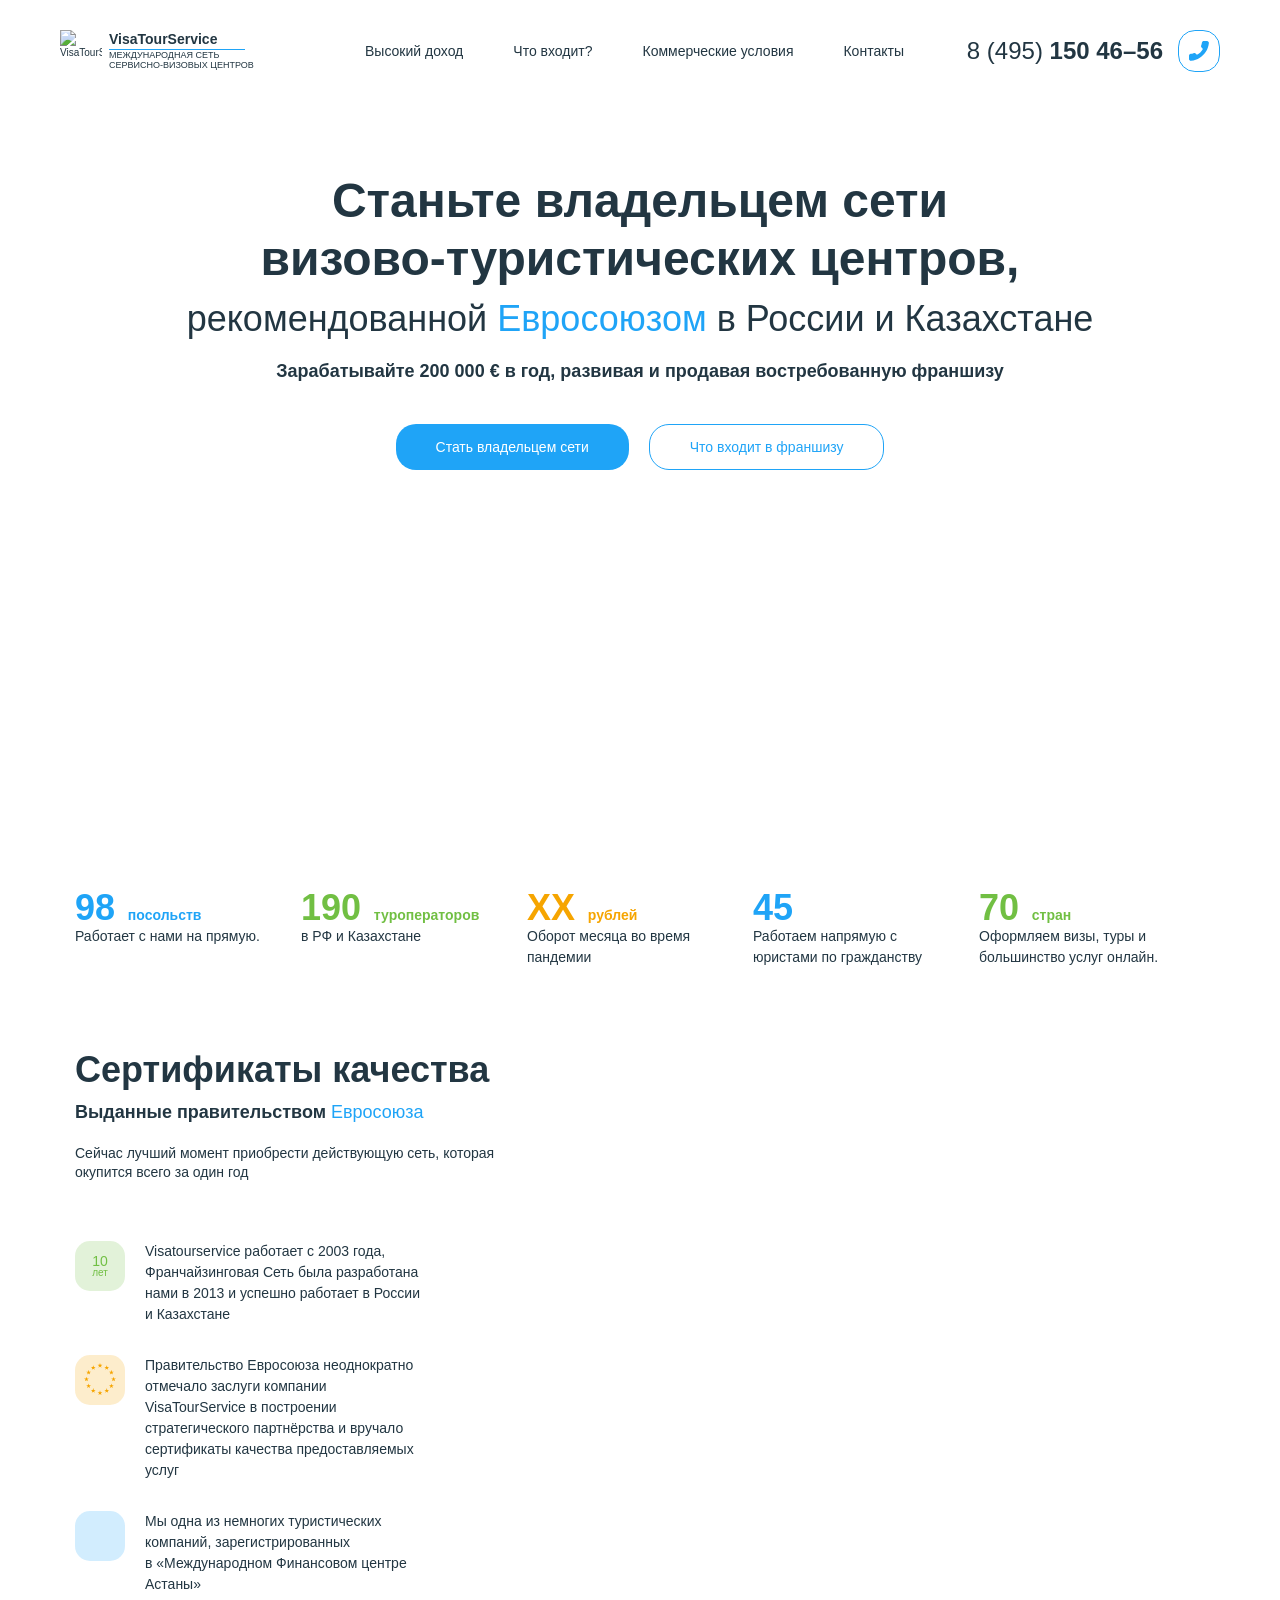
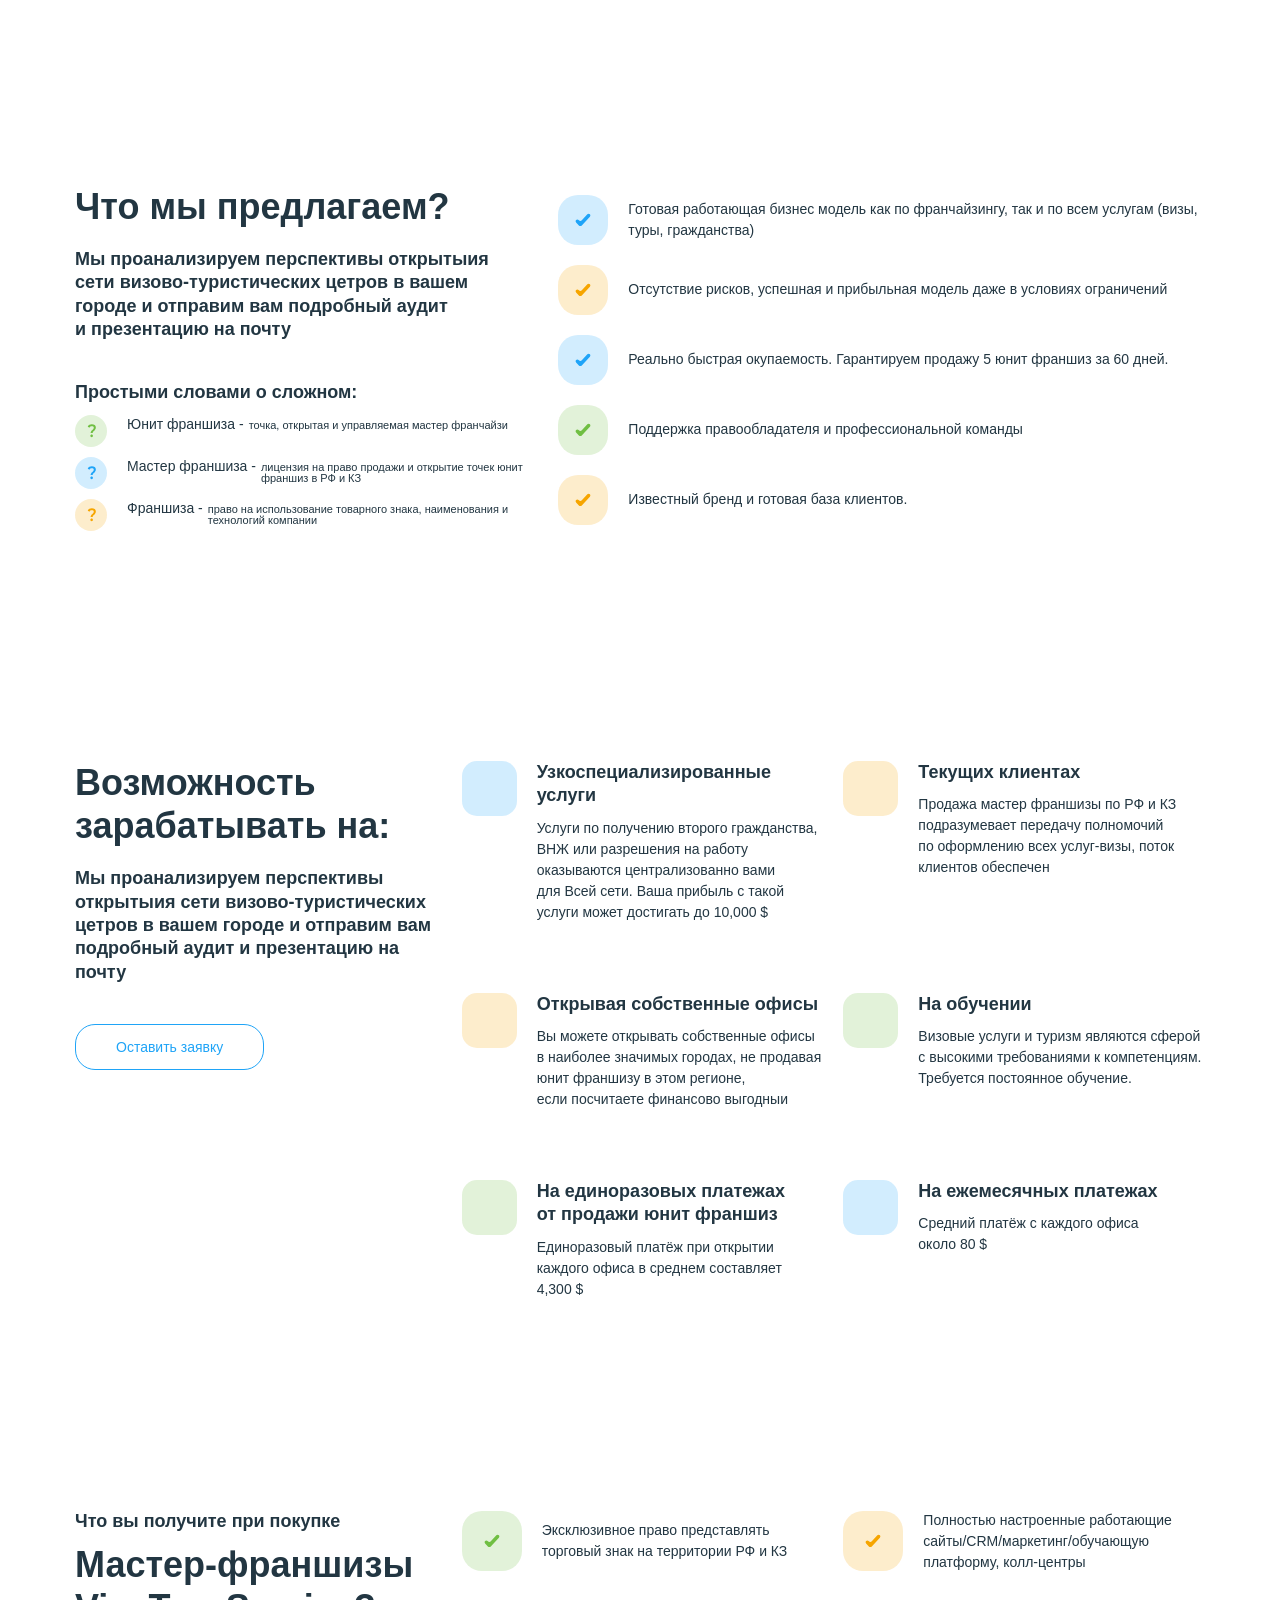
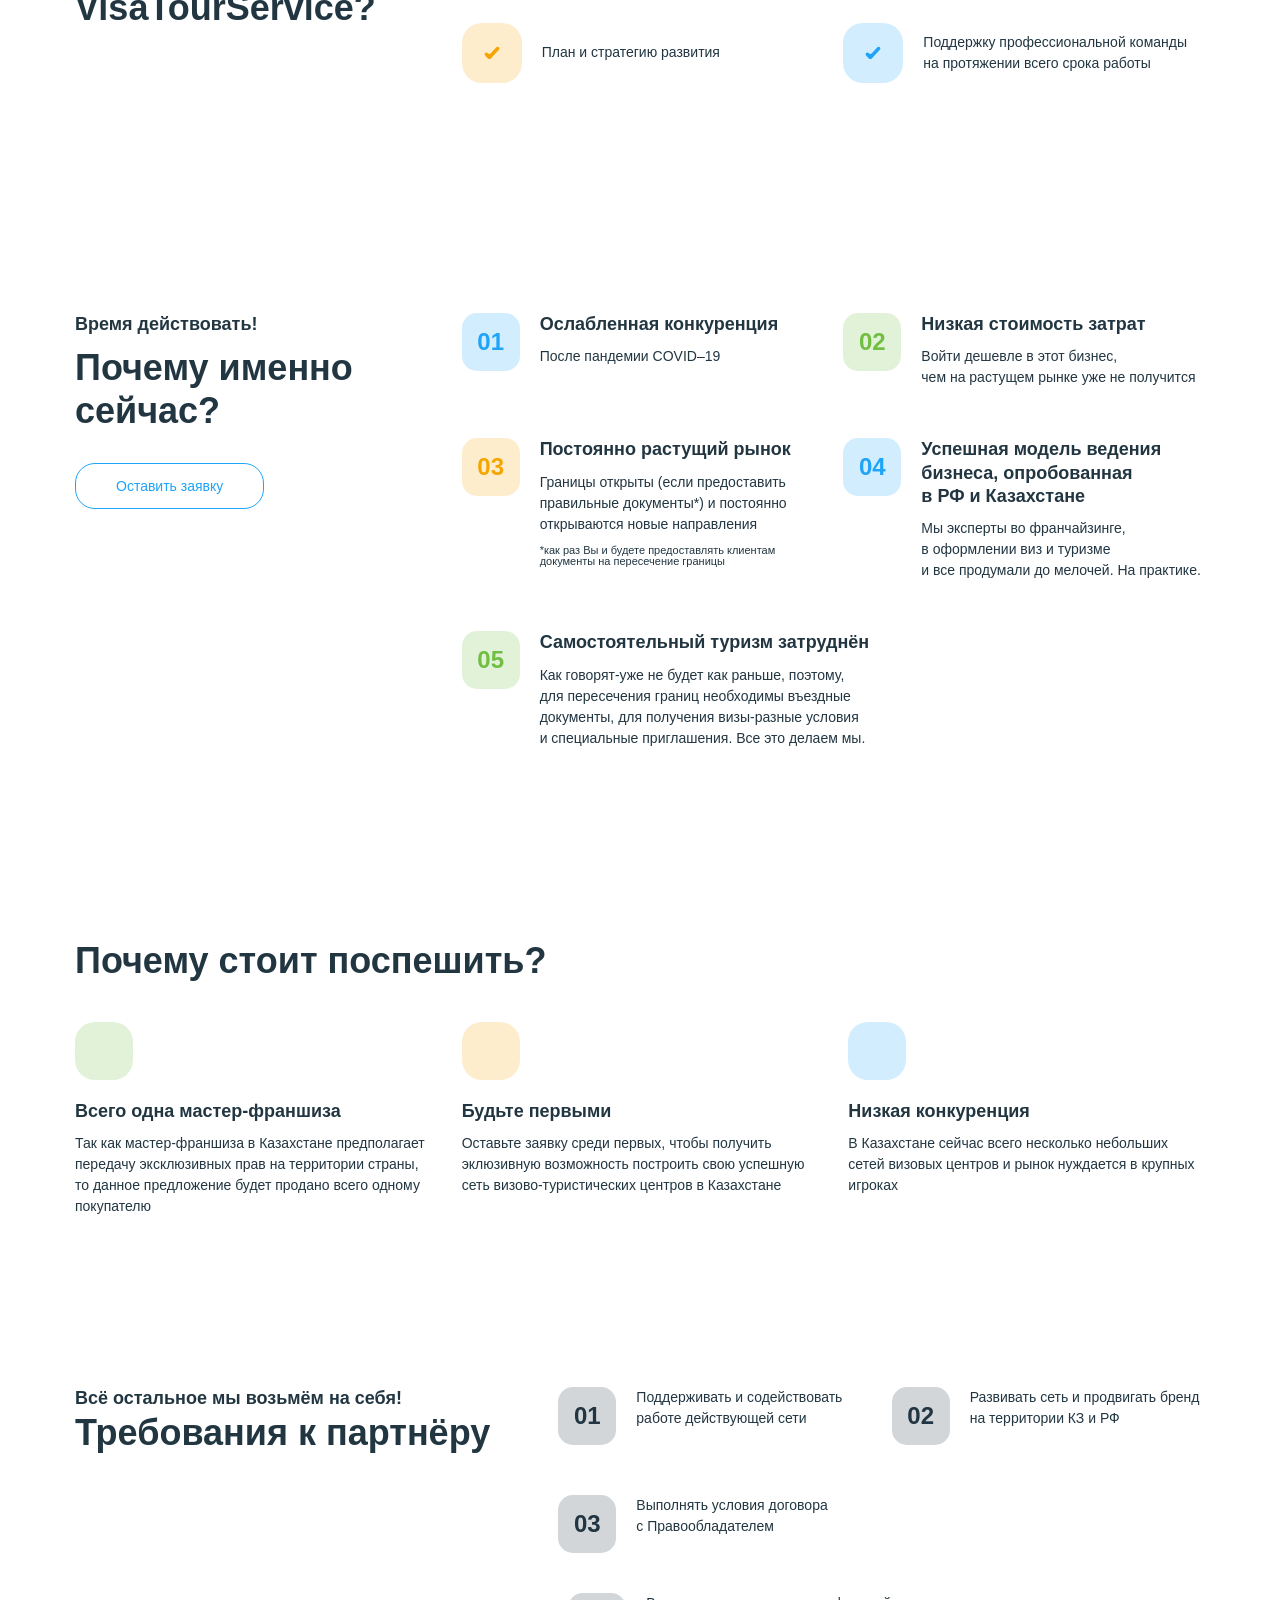
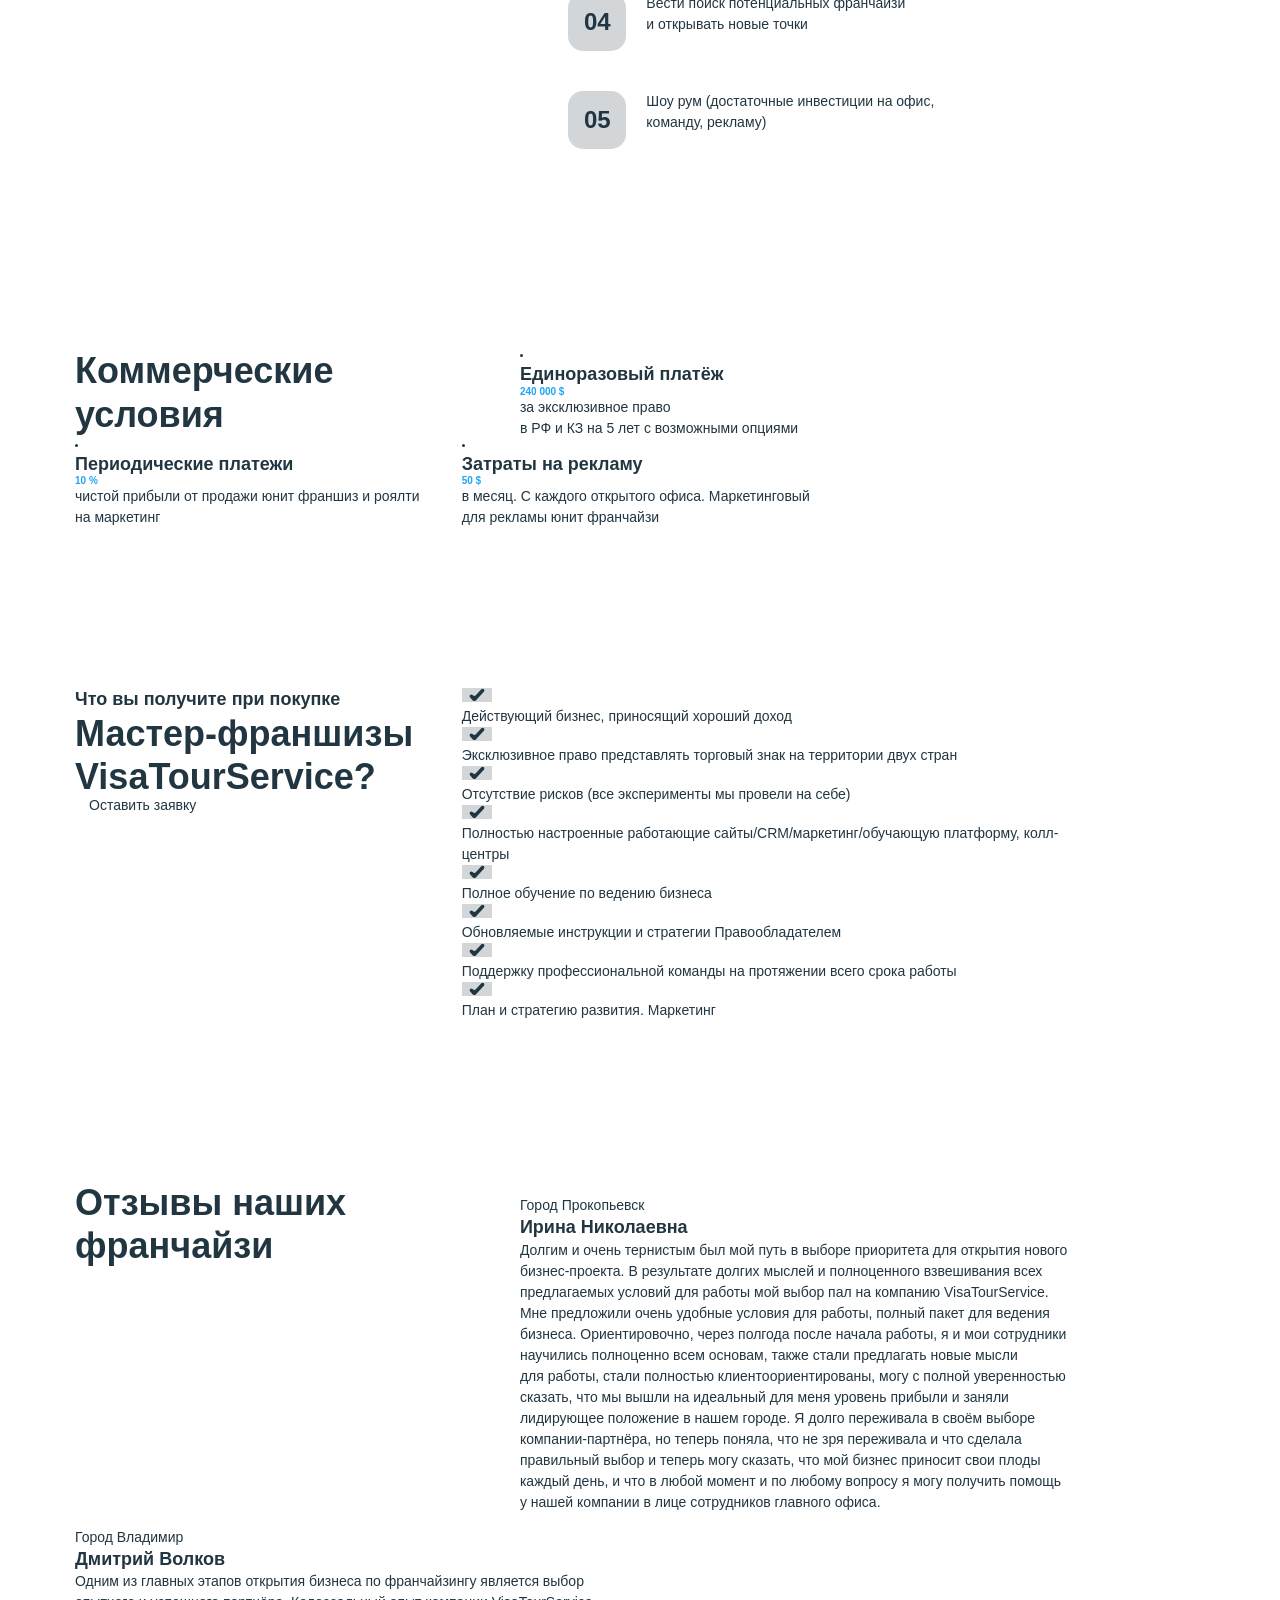
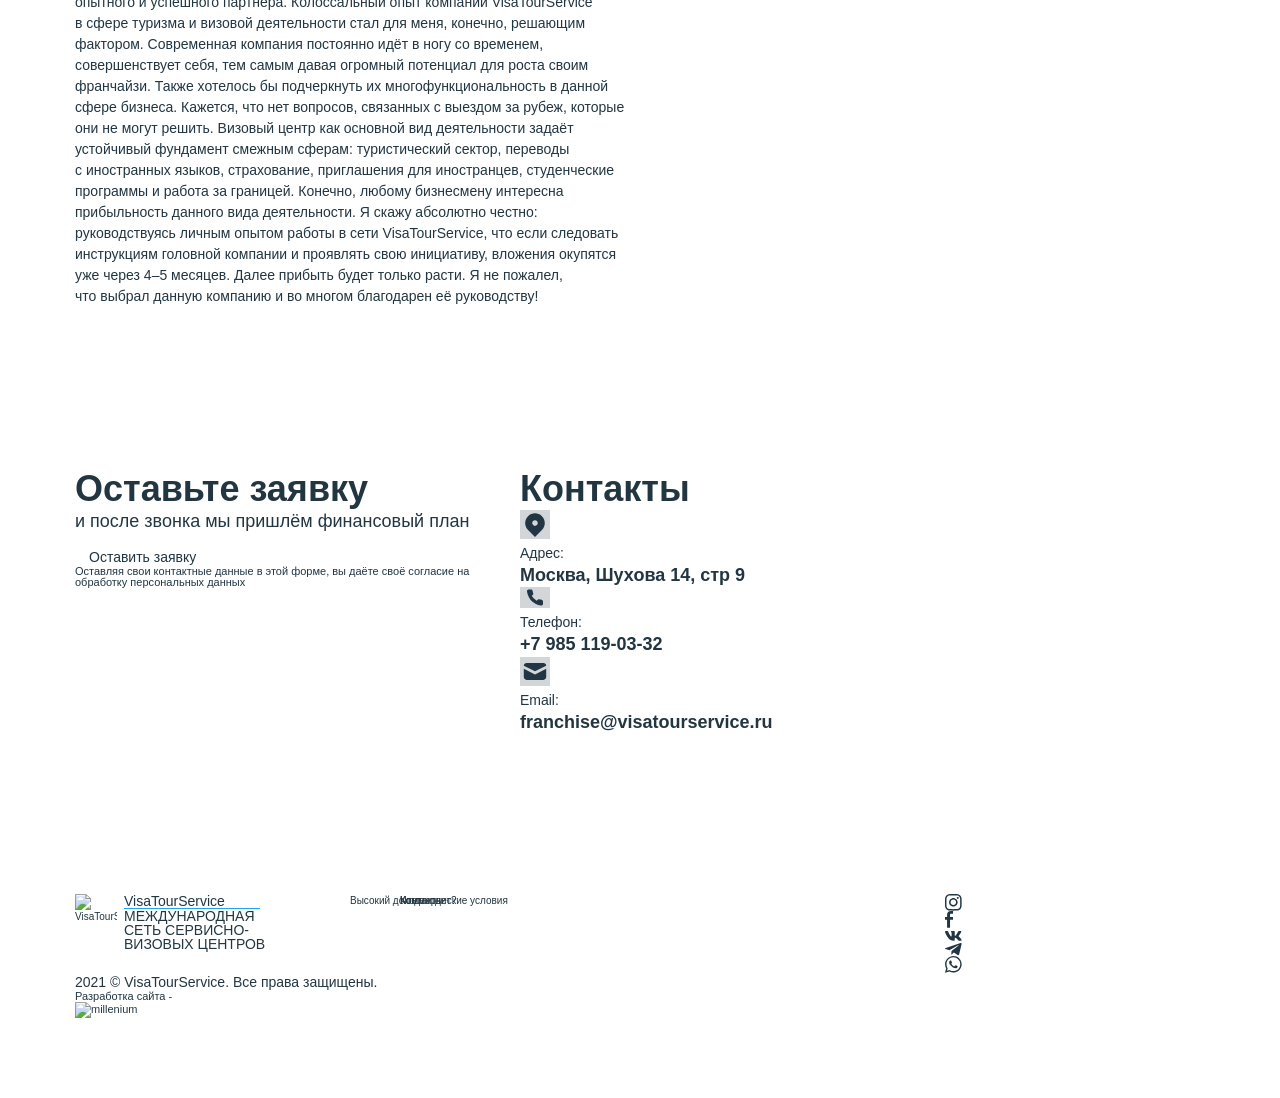
==== commit 3ff1f6eb: "sec-7 finished" ====
--- a/app/index.html
+++ b/app/index.html
@@ -28,7 +28,7 @@
                     </div>
                     <div class="header_logo__company">
                         <div class="header_logo__company__name">
-                            <strong>VisaTourService</strong>
+                            <span class="strong">VisaTourService</span>
                         </div>
                         <div class="header_logo__company__describer">
                             <span class="uppercase small">Международная СЕТЬ СЕРВИСНО-ВИЗОВЫХ ЦЕНТРОВ</span>
@@ -40,7 +40,8 @@
                 <nav class="header_nav">
                     <a href="#" class="header_navLink a transition_slow"><span class="h5">Высокий доход</span></a>
                     <a href="#" class="header_navLink a transition_slow"><span class="h5">Что входит?</span></a>
-                    <a href="#" class="header_navLink a transition_slow"><span class="h5">Коммерческие условия</span></a>
+                    <a href="#" class="header_navLink a transition_slow"><span
+                            class="h5">Коммерческие условия</span></a>
                     <a href="#" class="header_navLink a transition_slow"><span class="h5">Контакты</span></a>
                 </nav>
             </div>
@@ -92,13 +93,17 @@
         <div class="container">
             <div class="row">
                 <div class="col s1_wrapper">
-                    <h1 class="h1 mb-3">Станьте владельцем сети <br>визово-туристических центров, </h1>
-                    <h2 class="h2_l mb-3">рекомендованной <span class="accent">Евросоюзом</span> в России и Казахстане</h2>
-                    <h3 class="h3 my-3">Зарабатывайте <strong>200 000 € в год</strong>, развивая и продавая востребованную
+                    <h1 class="h1 mb-3">Станьте владельцем&nbspсети<br> визово-туристических центров, </h1>
+                    <h2 class="h2_l mb-3">рекомендованной <span class="accent">Евросоюзом</span>
+                        в России&nbspи&nbspКазахстане</h2>
+                    <h3 class="h3 my-3">Зарабатывайте <strong>200 000 € в год</strong>, развивая и продавая
+                        востребованную
                         франшизу</h3>
-                    <div class="d-flex justify-content-center mt-5">
-                        <a href="#" class="popup button button_style_1 transition">Стать владельцем сети</a>
-                        <a href="#" class="popup button button_style_2 transition">Что входит в франшизу</a>
+                    <div class="d-flex justify-content-center mt-5 flex-wrap">
+                        <a href="#" class="popup button button_style_1 transition_slow mb-3 mb-lg-0">Стать владельцем
+                            сети</a>
+                        <a href="#" class="popup button button_style_2 transition_slow mb-3 mb-lg-0">Что входит
+                            в франшизу</a>
                     </div>
                 </div>
             </div>
@@ -113,35 +118,35 @@
             <div class="row">
                 <ul class="col s2_list">
                     <li class="s2_list__item">
-                        <div>
+                        <div class="accent">
                             <span class="numbersBold">98</span>
                             <span class="numbersMedium">посольств</span>
                         </div>
                         <p>Работает с нами на прямую. </p>
                     </li>
                     <li class="s2_list__item">
-                        <div>
+                        <div class="accent-green">
                             <span class="numbersBold">190</span>
                             <span class="numbersMedium">туроператоров</span>
                         </div>
                         <p>в РФ и Казахстане</p>
                     </li>
                     <li class="s2_list__item">
-                        <div>
+                        <div class="accent-orange">
                             <span class="numbersBold">ХХ</span>
                             <span class="numbersMedium">рублей</span>
                         </div>
                         <p>Оборот месяца во время пандемии </p>
                     </li>
                     <li class="s2_list__item">
-                        <div>
+                        <div class="accent">
                             <span class="numbersBold">45</span>
                             <span class="numbersMedium"></span>
                         </div>
                         <p>Работаем напрямую с юристами по гражданству </p>
                     </li>
                     <li class="s2_list__item">
-                        <div>
+                        <div class="accent-green">
                             <span class="numbersBold">70</span>
                             <span class="numbersMedium">стран</span>
                         </div>
@@ -150,24 +155,25 @@
                 </ul>
             </div>
             <div class="row">
-                <div class="col-lg-6 col">
-                    <div class="s2_headers">
-                        <h2 class="h2">Сертификаты качества</h2>
-                        <h3 class="h3">Выданные правительством <span class="accent">Евросоюза</span></h3>
-                        <h4 class="h4">Сейчас лучший момент приобрести действующую сеть, которая окупится всего
+                <div class="col-lg-5 col-12">
+                    <div class="s2_headers section_headers">
+                        <h2 class="h2 mb-3">Сертификаты качества</h2>
+                        <h3 class="h3 mb-3">Выданные правительством <span class="accent">Евросоюза</span></h3>
+                        <h4 class="h4 mt-3 mb-5">Сейчас лучший момент приобрести действующую сеть, которая окупится
+                            всего
                             за один год</h4>
                     </div>
-                    <ul class="s2_description">
-                        <li class="s2_item">
-                            <div class="marker marker-s1">
-                                <span class="numbersInMarker">10</span>
+                    <ul class="s2_description mt-5">
+                        <li class="s2_item mb-5">
+                            <div class="marker marker-s1 accent-green">
+                                <span class="numberInMarker">10</span>
                                 <span class="textInMarker">лет</span>
                             </div>
                             <p>Visatourservice работает с 2003 года, Франчайзинговая Сеть была разработана нами
                                 в 2013 и успешно работает в России и Казахстане</p>
                         </li>
-                        <li class="s2_item">
-                            <div class="marker marker-s1">
+                        <li class="s2_item mt-3 mb-5">
+                            <div class="marker marker-s1 accent-orange">
                                 <svg width="32" height="33" viewBox="0 0 32 33" fill="none"
                                      xmlns="http://www.w3.org/2000/svg">
                                     <g clip-path="url(#clip0_15_264)">
@@ -208,8 +214,8 @@
                                 в построении стратегического партнёрства и вручало сертификаты качества предоставляемых
                                 услуг</p>
                         </li>
-                        <li class="s2_item">
-                            <div class="marker marker-s1">
+                        <li class="s2_item mt-3 mb-5">
+                            <div class="marker marker-s1 accent">
                                 <img src="img/svg/icon_AIFC.png" alt="">
                             </div>
                             <p>Мы одна из немногих туристических компаний, зарегистрированных в «Международном
@@ -217,11 +223,11 @@
                         </li>
                     </ul>
                 </div>
-                <div class="col-lg-6 col d-flex s2_certificates">
-                    <div class="col-lg-6 col"><img src="img/cer2015.png" alt=""></div>
-                    <div class="col-lg-6 col"><img src="img/cer2016.png" alt=""></div>
-                    <div class="col-lg-6 col"><img src="img/cer2017.png" alt=""></div>
-                    <div class="col-lg-6 col"><img src="img/cer2018.png" alt=""></div>
+                <div class="col-lg-7 col-12 s2_certificates">
+                    <div class=""><img src="img/cer2015.png" alt=""></div>
+                    <div class=""><img src="img/cer2016.png" alt=""></div>
+                    <div class=""><img src="img/cer2017.png" alt=""></div>
+                    <div class=""><img src="img/cer2018.png" alt=""></div>
                 </div>
             </div>
         </div>
@@ -231,16 +237,17 @@
     <div class="section section_3">
         <div class="container">
             <div class="row">
-                <div class="col-lg-6 col">
-                    <div class="s3_headers">
-                        <h2 class="h2">Что мы предлагаем?</h2>
-                        <h3 class="h3">Мы проанализируем перспективы открытыия сети визово-туристических цетров в вашем
+                <div class="col-lg-5 col-12">
+                    <div class="s3_headers section_headers">
+                        <h2 class="h2 mb-3">Что мы предлагаем?</h2>
+                        <h3 class="h3 my-3">Мы проанализируем перспективы открытыия сети визово-туристических цетров в
+                            вашем
                             городе и отправим вам подробный аудит и презентацию на почту</h3>
                     </div>
-                    <ul class="s3_description">
-                        <h3 class="h3">Простыми словами о сложном:</h3>
-                        <li class="s3_item">
-                            <div class="marker marker-s2">
+                    <ul class="s3_description mt-5">
+                        <h3 class="h3 mb-3">Простыми словами о сложном:</h3>
+                        <li class="s3_item my-3">
+                            <div class="marker marker-s2 accent-green">
                                 <svg width="9" height="14" viewBox="0 0 9 14" fill="none"
                                      xmlns="http://www.w3.org/2000/svg">
                                     <path d="M3.6 9.04C3.6 8.548 3.708 8.092 3.924 7.672C4.14 7.252 4.404 6.892 4.716 6.592C5.028 6.28 5.34 5.986 5.652 5.71C5.964 5.422 6.228 5.116 6.444 4.792C6.66 4.456 6.768 4.108 6.768 3.748C6.768 3.244 6.594 2.86 6.246 2.596C5.898 2.32 5.43 2.182 4.842 2.182C4.278 2.182 3.792 2.326 3.384 2.614C2.976 2.902 2.682 3.31 2.502 3.838L0.72 2.83C1.056 1.978 1.596 1.324 2.34 0.868C3.096 0.399999 3.948 0.165999 4.896 0.165999C5.964 0.165999 6.888 0.471999 7.668 1.084C8.448 1.696 8.838 2.542 8.838 3.622C8.838 4.126 8.73 4.6 8.514 5.044C8.298 5.476 8.034 5.848 7.722 6.16C7.41 6.472 7.098 6.778 6.786 7.078C6.474 7.366 6.21 7.678 5.994 8.014C5.778 8.35 5.67 8.692 5.67 9.04H3.6ZM5.598 12.82C5.334 13.084 5.016 13.216 4.644 13.216C4.272 13.216 3.954 13.084 3.69 12.82C3.426 12.556 3.294 12.238 3.294 11.866C3.294 11.494 3.42 11.176 3.672 10.912C3.936 10.648 4.26 10.516 4.644 10.516C5.016 10.516 5.334 10.648 5.598 10.912C5.862 11.176 5.994 11.494 5.994 11.866C5.994 12.238 5.862 12.556 5.598 12.82Z"
@@ -248,11 +255,14 @@
                                 </svg>
 
                             </div>
-                            <h5>Юнит франшиза - <span
-                                    class="description">точка, открытая и управляемая мастер франчайзи</span></h5>
-                        </li>
-                        <li class="s3_item">
-                            <div class="marker marker-s2">
+                            <div class="d-flex align-items-baseline">
+                                <h5 class="h5 mr-2">Юнит франшиза - </h5>
+                                <span class="description">точка, открытая и управляемая мастер франчайзи</span>
+                            </div>
+
+                        </li>
+                        <li class="s3_item my-3">
+                            <div class="marker marker-s2 accent">
                                 <svg width="9" height="14" viewBox="0 0 9 14" fill="none"
                                      xmlns="http://www.w3.org/2000/svg">
                                     <path d="M3.6 9.04C3.6 8.548 3.708 8.092 3.924 7.672C4.14 7.252 4.404 6.892 4.716 6.592C5.028 6.28 5.34 5.986 5.652 5.71C5.964 5.422 6.228 5.116 6.444 4.792C6.66 4.456 6.768 4.108 6.768 3.748C6.768 3.244 6.594 2.86 6.246 2.596C5.898 2.32 5.43 2.182 4.842 2.182C4.278 2.182 3.792 2.326 3.384 2.614C2.976 2.902 2.682 3.31 2.502 3.838L0.72 2.83C1.056 1.978 1.596 1.324 2.34 0.868C3.096 0.399999 3.948 0.165999 4.896 0.165999C5.964 0.165999 6.888 0.471999 7.668 1.084C8.448 1.696 8.838 2.542 8.838 3.622C8.838 4.126 8.73 4.6 8.514 5.044C8.298 5.476 8.034 5.848 7.722 6.16C7.41 6.472 7.098 6.778 6.786 7.078C6.474 7.366 6.21 7.678 5.994 8.014C5.778 8.35 5.67 8.692 5.67 9.04H3.6ZM5.598 12.82C5.334 13.084 5.016 13.216 4.644 13.216C4.272 13.216 3.954 13.084 3.69 12.82C3.426 12.556 3.294 12.238 3.294 11.866C3.294 11.494 3.42 11.176 3.672 10.912C3.936 10.648 4.26 10.516 4.644 10.516C5.016 10.516 5.334 10.648 5.598 10.912C5.862 11.176 5.994 11.494 5.994 11.866C5.994 12.238 5.862 12.556 5.598 12.82Z"
@@ -260,11 +270,14 @@
                                 </svg>
 
                             </div>
-                            <h5>Мастер франшиза - <span class="description">лицензия на право продажи и открытие точек юнит франшиз в РФ и КЗ</span>
-                            </h5>
-                        </li>
-                        <li class="s3_item">
-                            <div class="marker marker-s2">
+                            <div class="d-flex align-items-baseline">
+                                <h5 class="h5 mr-2">Мастер франшиза - </h5>
+                                <span class="description"> лицензия на право продажи и открытие точек юнит франшиз в РФ и КЗ</span>
+                            </div>
+
+                        </li>
+                        <li class="s3_item my-3">
+                            <div class="marker marker-s2 accent-orange">
                                 <svg width="9" height="14" viewBox="0 0 9 14" fill="none"
                                      xmlns="http://www.w3.org/2000/svg">
                                     <path d="M3.6 9.04C3.6 8.548 3.708 8.092 3.924 7.672C4.14 7.252 4.404 6.892 4.716 6.592C5.028 6.28 5.34 5.986 5.652 5.71C5.964 5.422 6.228 5.116 6.444 4.792C6.66 4.456 6.768 4.108 6.768 3.748C6.768 3.244 6.594 2.86 6.246 2.596C5.898 2.32 5.43 2.182 4.842 2.182C4.278 2.182 3.792 2.326 3.384 2.614C2.976 2.902 2.682 3.31 2.502 3.838L0.72 2.83C1.056 1.978 1.596 1.324 2.34 0.868C3.096 0.399999 3.948 0.165999 4.896 0.165999C5.964 0.165999 6.888 0.471999 7.668 1.084C8.448 1.696 8.838 2.542 8.838 3.622C8.838 4.126 8.73 4.6 8.514 5.044C8.298 5.476 8.034 5.848 7.722 6.16C7.41 6.472 7.098 6.778 6.786 7.078C6.474 7.366 6.21 7.678 5.994 8.014C5.778 8.35 5.67 8.692 5.67 9.04H3.6ZM5.598 12.82C5.334 13.084 5.016 13.216 4.644 13.216C4.272 13.216 3.954 13.084 3.69 12.82C3.426 12.556 3.294 12.238 3.294 11.866C3.294 11.494 3.42 11.176 3.672 10.912C3.936 10.648 4.26 10.516 4.644 10.516C5.016 10.516 5.334 10.648 5.598 10.912C5.862 11.176 5.994 11.494 5.994 11.866C5.994 12.238 5.862 12.556 5.598 12.82Z"
@@ -272,15 +285,18 @@
                                 </svg>
 
                             </div>
-                            <h5>Франшиза - <span class="description">право на использование товарного знака, наименования и технологий компании</span>
-                            </h5>
-                        </li>
-                    </ul>
-                </div>
-                <div class="col-lg-6 col">
-                    <ul class="s3_list">
-                        <li class="s3_list__item">
-                            <div class="marker marker-s3">
+                            <div class="d-flex align-items-baseline">
+                                <h5 class="h5 mr-2">Франшиза -</h5>
+                                <span class="description">право на использование товарного знака, наименования и технологий компании</span>
+                            </div>
+
+                        </li>
+                    </ul>
+                </div>
+                <div class="col-lg-7 col-12">
+                    <ul class="s3_list mt-5 mt-lg-0">
+                        <li class="s3_list__item my-3">
+                            <div class="marker marker-s3 accent">
                                 <svg width="16" height="14" viewBox="0 0 16 14" fill="none"
                                      xmlns="http://www.w3.org/2000/svg">
                                     <path d="M6.79692 12.4285C6.00599 13.2777 4.66067 13.2777 3.86975 12.4285L1.10076 9.45525C0.480571 8.78932 0.480571 7.75728 1.10076 7.09135C1.78726 6.35422 2.95521 6.35505 3.64067 7.09314L3.86916 7.33918C4.65992 8.19067 6.0074 8.19128 6.79894 7.34051L12.3586 1.36472C13.0447 0.627337 14.2123 0.627045 14.8987 1.36408C15.5192 2.03033 15.5192 3.06287 14.8987 3.72912L6.79692 12.4285Z"
@@ -290,8 +306,8 @@
                             <p>Готовая работающая бизнес модель как по франчайзингу, так и по всем услугам (визы, туры,
                                 гражданства)</p>
                         </li>
-                        <li class="s3_list__item">
-                            <div class="marker marker-s3">
+                        <li class="s3_list__item my-3">
+                            <div class="marker marker-s3 accent-orange">
                                 <svg width="16" height="14" viewBox="0 0 16 14" fill="none"
                                      xmlns="http://www.w3.org/2000/svg">
                                     <path d="M6.79692 12.4285C6.00599 13.2777 4.66067 13.2777 3.86975 12.4285L1.10076 9.45525C0.480571 8.78932 0.480571 7.75728 1.10076 7.09135C1.78726 6.35422 2.95521 6.35505 3.64067 7.09314L3.86916 7.33918C4.65992 8.19067 6.0074 8.19128 6.79894 7.34051L12.3586 1.36472C13.0447 0.627337 14.2123 0.627045 14.8987 1.36408C15.5192 2.03033 15.5192 3.06287 14.8987 3.72912L6.79692 12.4285Z"
@@ -300,8 +316,8 @@
                             </div>
                             <p>Отсутствие рисков, успешная и прибыльная модель даже в условиях ограничений</p>
                         </li>
-                        <li class="s3_list__item">
-                            <div class="marker marker-s3">
+                        <li class="s3_list__item my-3">
+                            <div class="marker marker-s3 accent">
                                 <svg width="16" height="14" viewBox="0 0 16 14" fill="none"
                                      xmlns="http://www.w3.org/2000/svg">
                                     <path d="M6.79692 12.4285C6.00599 13.2777 4.66067 13.2777 3.86975 12.4285L1.10076 9.45525C0.480571 8.78932 0.480571 7.75728 1.10076 7.09135C1.78726 6.35422 2.95521 6.35505 3.64067 7.09314L3.86916 7.33918C4.65992 8.19067 6.0074 8.19128 6.79894 7.34051L12.3586 1.36472C13.0447 0.627337 14.2123 0.627045 14.8987 1.36408C15.5192 2.03033 15.5192 3.06287 14.8987 3.72912L6.79692 12.4285Z"
@@ -310,8 +326,8 @@
                             </div>
                             <p>Реально быстрая окупаемость. Гарантируем продажу 5 юнит франшиз за 60 дней.</p>
                         </li>
-                        <li class="s3_list__item">
-                            <div class="marker marker-s3">
+                        <li class="s3_list__item my-3">
+                            <div class="marker marker-s3 accent-green">
                                 <svg width="16" height="14" viewBox="0 0 16 14" fill="none"
                                      xmlns="http://www.w3.org/2000/svg">
                                     <path d="M6.79692 12.4285C6.00599 13.2777 4.66067 13.2777 3.86975 12.4285L1.10076 9.45525C0.480571 8.78932 0.480571 7.75728 1.10076 7.09135C1.78726 6.35422 2.95521 6.35505 3.64067 7.09314L3.86916 7.33918C4.65992 8.19067 6.0074 8.19128 6.79894 7.34051L12.3586 1.36472C13.0447 0.627337 14.2123 0.627045 14.8987 1.36408C15.5192 2.03033 15.5192 3.06287 14.8987 3.72912L6.79692 12.4285Z"
@@ -320,8 +336,8 @@
                             </div>
                             <p>Поддержка правообладателя и профессиональной команды</p>
                         </li>
-                        <li class="s3_list__item">
-                            <div class="marker marker-s3">
+                        <li class="s3_list__item my-3">
+                            <div class="marker marker-s3 accent-orange">
                                 <svg width="16" height="14" viewBox="0 0 16 14" fill="none"
                                      xmlns="http://www.w3.org/2000/svg">
                                     <path d="M6.79692 12.4285C6.00599 13.2777 4.66067 13.2777 3.86975 12.4285L1.10076 9.45525C0.480571 8.78932 0.480571 7.75728 1.10076 7.09135C1.78726 6.35422 2.95521 6.35505 3.64067 7.09314L3.86916 7.33918C4.65992 8.19067 6.0074 8.19128 6.79894 7.34051L12.3586 1.36472C13.0447 0.627337 14.2123 0.627045 14.8987 1.36408C15.5192 2.03033 15.5192 3.06287 14.8987 3.72912L6.79692 12.4285Z"
@@ -339,76 +355,74 @@
     <div class="section section_4">
         <div class="container">
             <div class="row">
-                <div class="col-lg-4 col">
-                    <div class="s4_headers">
-                        <h2 class="h2">Возможность зарабатывать на:</h2>
-                        <h3 class="h3">Мы проанализируем перспективы открытыия сети визово-туристических цетров в
+                <div class="col-lg-4 col-12">
+                    <div class="section_headers">
+                        <h2 class="h2 mb-3">Возможность зарабатывать&nbspна:</h2>
+                        <h3 class="h3 my-3">Мы проанализируем перспективы открытыия сети визово-туристических цетров в
                             вашем городе и отправим вам подробный аудит и презентацию на почту</h3>
                     </div>
-                    <ul class="s4_description">
-                        <a href="#" class="button">Оставить заявку</a>
-                    </ul>
-                </div>
-                <div class="col-lg-8 col">
+                    <ul class="s4_description my-5">
+                        <a href="#" class="button button_style_2 transition_slow">Оставить заявку</a>
+                    </ul>
+                </div>
+                <div class="col-lg-8 col-12">
                     <ul class="s4_list">
                         <li class="s4_list__item">
-                            <div class="marker marker-s4">
+                            <div class="marker marker-s4 accent">
                                 <img src="img/svg/icon_official-document.svg" alt="">
                             </div>
                             <div>
-                                <h3 class="h3">Узкоспециализированные услуги</h3>
+                                <h3 class="h3 mb-3">Узкоспециализированные услуги</h3>
                                 <p>Услуги по получению второго гражданства, ВНЖ или разрешения на работу оказываются
                                     централизованно вами для Всей сети. Ваша прибыль с такой услуги может достигать
                                     до 10,000 $</p>
                             </div>
                         </li>
                         <li class="s4_list__item">
-                            <div class="marker marker-s4">
+                            <div class="marker marker-s4 accent-orange">
                                 <img src="img/svg/icon_hand.svg" alt="">
                             </div>
                             <div>
-                                <h3 class="h3">Текущих клиентах</h3>
+                                <h3 class="h3 mb-3">Текущих клиентах</h3>
                                 <p>Продажа мастер франшизы по РФ и КЗ подразумевает передачу полномочий по оформлению
                                     всех услуг-визы, поток клиентов обеспечен</p>
                             </div>
                         </li>
                         <li class="s4_list__item">
-                            <div class="marker marker-s4">
+                            <div class="marker marker-s4 accent-orange">
                                 <img src="img/svg/icon_officebuilding.svg" alt="">
                             </div>
                             <div>
-                                <h3 class="h3">Открывая собственные офисы</h3>
+                                <h3 class="h3 mb-3">Открывая собственные офисы</h3>
                                 <p>Вы можете открывать собственные офисы в наиболее значимых городах, не продавая юнит
                                     франшизу в этом регионе, если посчитаете финансово выгодныи</p>
                             </div>
                         </li>
                         <li class="s4_list__item">
-                            <div class="marker marker-s4">
+                            <div class="marker marker-s4 accent-green">
                                 <img src="img/svg/icon_knowlege.svg" alt="">
                             </div>
                             <div>
-                                <h3 class="h3">На обучении</h3>
+                                <h3 class="h3 mb-3">На обучении</h3>
                                 <p>Визовые услуги и туризм являются сферой с высокими требованиями к компетенциям.
                                     Требуется постоянное обучение.</p>
                             </div>
                         </li>
                         <li class="s4_list__item">
-                            <div class="marker marker-s4">
-                                <div class="marker marker-s4">
-                                    <img src="img/svg/icon_paymentmetod.svg" alt="">
-                                </div>
-                            </div>
-                            <div>
-                                <h3 class="h3">На единоразовых платежах от продажи юнит франшиз</h3>
+                            <div class="marker marker-s4 accent-green">
+                                <img src="img/svg/icon_paymentmetod.svg" alt="">
+                            </div>
+                            <div>
+                                <h3 class="h3 mb-3">На единоразовых платежах от продажи юнит франшиз</h3>
                                 <p>Единоразовый платёж при открытии каждого офиса в среднем составляет 4,300 $</p>
                             </div>
                         </li>
                         <li class="s4_list__item">
-                            <div class="marker marker-s4">
+                            <div class="marker marker-s4 accent">
                                 <img src="img/svg/icon_moneywoman.svg" alt="">
                             </div>
                             <div>
-                                <h3 class="h3">На ежемесячных платежах</h3>
+                                <h3 class="h3 mb-3">На ежемесячных платежах</h3>
                                 <p>Средний платёж с каждого офиса около 80 $</p>
                             </div>
                         </li>
@@ -422,16 +436,16 @@
     <div class="section section_5">
         <div class="container">
             <div class="row">
-                <div class="col-lg-4 col">
-                    <div class="s5_headers">
-                        <h3 class="h3">Что вы получите при покупке</h3>
-                        <h2 class="h2">Мастер-франшизы VisaTourService?</h2>
-                    </div>
-                </div>
-                <div class="col-lg-8 col">
+                <div class="col-lg-4 col-12">
+                    <div class="section_headers mb-5">
+                        <h3 class="h3 mb-3">Что вы получите при покупке</h3>
+                        <h2 class="h2 ">Мастер-франшизы VisaTourService?</h2>
+                    </div>
+                </div>
+                <div class="col-lg-8 col-12">
                     <ul class="s5_list">
                         <li class="s5_list__item">
-                            <div class="marker marker-s5">
+                            <div class="marker marker-s5 accent-green">
                                 <svg width="16" height="14" viewBox="0 0 16 14" fill="none"
                                      xmlns="http://www.w3.org/2000/svg">
                                     <path d="M6.79692 12.4285C6.00599 13.2777 4.66067 13.2777 3.86975 12.4285L1.10076 9.45525C0.480571 8.78932 0.480571 7.75728 1.10076 7.09135C1.78726 6.35422 2.95521 6.35505 3.64067 7.09314L3.86916 7.33918C4.65992 8.19067 6.0074 8.19128 6.79894 7.34051L12.3586 1.36472C13.0447 0.627337 14.2123 0.627045 14.8987 1.36408C15.5192 2.03033 15.5192 3.06287 14.8987 3.72912L6.79692 12.4285Z"
@@ -441,7 +455,7 @@
                             <p>Эксклюзивное право представлять торговый знак на территории РФ и КЗ</p>
                         </li>
                         <li class="s5_list__item">
-                            <div class="marker marker-s5">
+                            <div class="marker marker-s5 accent-orange">
                                 <svg width="16" height="14" viewBox="0 0 16 14" fill="none"
                                      xmlns="http://www.w3.org/2000/svg">
                                     <path d="M6.79692 12.4285C6.00599 13.2777 4.66067 13.2777 3.86975 12.4285L1.10076 9.45525C0.480571 8.78932 0.480571 7.75728 1.10076 7.09135C1.78726 6.35422 2.95521 6.35505 3.64067 7.09314L3.86916 7.33918C4.65992 8.19067 6.0074 8.19128 6.79894 7.34051L12.3586 1.36472C13.0447 0.627337 14.2123 0.627045 14.8987 1.36408C15.5192 2.03033 15.5192 3.06287 14.8987 3.72912L6.79692 12.4285Z"
@@ -451,7 +465,7 @@
                             <p>Полностью настроенные работающие сайты/CRM/маркетинг/обучающую платформу, колл-центры</p>
                         </li>
                         <li class="s5_list__item">
-                            <div class="marker marker-s5">
+                            <div class="marker marker-s5 accent-orange">
                                 <svg width="16" height="14" viewBox="0 0 16 14" fill="none"
                                      xmlns="http://www.w3.org/2000/svg">
                                     <path d="M6.79692 12.4285C6.00599 13.2777 4.66067 13.2777 3.86975 12.4285L1.10076 9.45525C0.480571 8.78932 0.480571 7.75728 1.10076 7.09135C1.78726 6.35422 2.95521 6.35505 3.64067 7.09314L3.86916 7.33918C4.65992 8.19067 6.0074 8.19128 6.79894 7.34051L12.3586 1.36472C13.0447 0.627337 14.2123 0.627045 14.8987 1.36408C15.5192 2.03033 15.5192 3.06287 14.8987 3.72912L6.79692 12.4285Z"
@@ -461,7 +475,7 @@
                             <p>План и стратегию развития</p>
                         </li>
                         <li class="s5_list__item">
-                            <div class="marker marker-s5">
+                            <div class="marker marker-s5 accent">
                                 <svg width="16" height="14" viewBox="0 0 16 14" fill="none"
                                      xmlns="http://www.w3.org/2000/svg">
                                     <path d="M6.79692 12.4285C6.00599 13.2777 4.66067 13.2777 3.86975 12.4285L1.10076 9.45525C0.480571 8.78932 0.480571 7.75728 1.10076 7.09135C1.78726 6.35422 2.95521 6.35505 3.64067 7.09314L3.86916 7.33918C4.65992 8.19067 6.0074 8.19128 6.79894 7.34051L12.3586 1.36472C13.0447 0.627337 14.2123 0.627045 14.8987 1.36408C15.5192 2.03033 15.5192 3.06287 14.8987 3.72912L6.79692 12.4285Z"
@@ -479,70 +493,68 @@
     <div class="section section_6">
         <div class="container">
             <div class="row">
-                <div class="col-lg-4 col">
-                    <div class="s6_headers">
-                        <h3 class="h3">Время действовать!</h3>
+                <div class="col-lg-4 col-12">
+                    <div class="section_headers mb-3">
+                        <h3 class="h3 mb-3">Время действовать!</h3>
                         <h2 class="h2">Почему именно сейчас?</h2>
                     </div>
-                    <div class="s6_description">
-                        <a href="#" class="button">Оставить заявку</a>
-                    </div>
-                </div>
-                <div class="col-lg-8 col">
+                    <div class="s6_description my-5">
+                        <a href="#" class="button button_style_2 transition_slow">Оставить заявку</a>
+                    </div>
+                </div>
+                <div class="col-lg-8 col-12">
                     <ul class="s6_list">
                         <li class="s6_list__item">
-                            <div class="marker marker-s6">
+                            <div class="marker marker-s6 accent">
                                 <span class="numbersInMarker">01</span>
                             </div>
                             <div>
-                                <h3 class="h3">Ослабленная конкуренция</h3>
+                                <h3 class="h3 mb-3">Ослабленная конкуренция</h3>
                                 <p>После пандемии COVID–19</p>
                             </div>
                         </li>
                         <li class="s6_list__item">
-                            <div class="marker marker-s6">
+                            <div class="marker marker-s6 accent-green">
                                 <span class="numbersInMarker">02</span>
                             </div>
                             <div>
-                                <h3 class="h3">Низкая стоимость затрат</h3>
+                                <h3 class="h3 mb-3">Низкая стоимость затрат</h3>
                                 <p>Войти дешевле в этот бизнес, чем на растущем рынке уже не получится</p>
                             </div>
                         </li>
                         <li class="s6_list__item">
-                            <div class="marker marker-s6">
+                            <div class="marker marker-s6 accent-orange">
                                 <span class="numbersInMarker">03</span>
                             </div>
                             <div>
-                                <h3 class="h3">Постоянно растущий рынок</h3>
+                                <h3 class="h3 mb-3">Постоянно растущий рынок</h3>
                                 <p>Границы открыты (если предоставить правильные документы*) и постоянно открываются
                                     новые направления</p>
-                                <p class="description">*как раз Вы и будете предоставлять клиентам документы
+                                <p class="description mt-3">*как раз Вы и будете предоставлять клиентам документы
                                     на пересечение границы</p>
                             </div>
                         </li>
                         <li class="s6_list__item">
-                            <div class="marker marker-s6">
+                            <div class="marker marker-s6 accent">
                                 <span class="numbersInMarker">04</span>
                             </div>
                             <div>
-                                <h3 class="h3">Успешная модель ведения бизнеса, опробованная в РФ и Казахстане</h3>
+                                <h3 class="h3 mb-3">Успешная модель ведения бизнеса, опробованная в РФ и Казахстане</h3>
                                 <p>Мы эксперты во франчайзинге, в оформлении виз и туризме и все продумали до мелочей.
                                     На практике.</p>
                             </div>
                         </li>
                         <li class="s6_list__item">
-                            <div class="marker marker-s6">
+                            <div class="marker marker-s6 accent-green">
                                 <span class="numbersInMarker">05</span>
                             </div>
                             <div>
-                                <h3 class="h3">Самостоятельный туризм затруднён</h3>
+                                <h3 class="h3 mb-3">Самостоятельный туризм затруднён</h3>
                                 <p>Как говорят-уже не будет как раньше, поэтому, для пересечения границ необходимы
                                     въездные документы, для получения визы-разные условия и специальные приглашения.
                                     Все это делаем мы.</p>
                             </div>
                         </li>
-
-
                     </ul>
                 </div>
             </div>
@@ -552,44 +564,44 @@
     <div class="section section_7">
         <div class="container">
             <div class="row">
-                <div class="col-12">
+                <div class="col-12 section_headers mb-5">
                     <h2 class="h2">Почему стоит поспешить?</h2>
                 </div>
-                <div class="col-lg-4 col">
-                    <li class="s7__item">
-                        <div class="marker marker-s7">
+                <div class="col-lg-4 col-12">
+                    <div class="s7__item">
+                        <div class="marker marker-s7 accent-green mb-3">
                             <img src="img/svg/icon_employee.svg" alt="">
                         </div>
                         <div>
-                            <h3 class="h3">Всего одна мастер-франшиза</h3>
+                            <h3 class="h3 my-3">Всего одна мастер-франшиза</h3>
                             <p>Так как мастер-франшиза в Казахстане предполагает передачу эксклюзивных прав
                                 на территории страны, то данное предложение будет продано всего одному покупателю</p>
                         </div>
-                    </li>
-                </div>
-                <div class="col-lg-4 col">
-                    <li class="s7__item">
-                        <div class="marker marker-s7">
+                    </div>
+                </div>
+                <div class="col-lg-4 col-12">
+                    <div class="s7__item">
+                        <div class="marker marker-s7 accent-orange mb-3">
                             <img src="img/svg/icon_ribbon.svg" alt="">
                         </div>
                         <div>
-                            <h3 class="h3">Будьте первыми</h3>
+                            <h3 class="h3 my-3">Будьте первыми</h3>
                             <p>Оставьте заявку среди первых, чтобы получить эклюзивную возможность построить свою
                                 успешную сеть визово-туристических центров в Казахстане</p>
                         </div>
-                    </li>
-                </div>
-                <div class="col-lg-4 col">
-                    <li class="s7__item">
-                        <div class="marker marker-s7">
+                    </div>
+                </div>
+                <div class="col-lg-4 col-12">
+                    <div class="s7__item">
+                        <div class="marker marker-s7 accent mb-3">
                             <img src="img/svg/icon_competition.svg" alt="">
                         </div>
                         <div>
-                            <h3 class="h3">Низкая конкуренция</h3>
+                            <h3 class="h3 my-3">Низкая конкуренция</h3>
                             <p>В Казахстане сейчас всего несколько небольших сетей визовых центров и рынок нуждается
                                 в крупных игроках</p>
                         </div>
-                    </li>
+                    </div>
                 </div>
             </div>
         </div>
@@ -599,7 +611,7 @@
         <div class="container">
             <div class="row">
                 <div class="col-lg-5 col">
-                    <div class="s6_headers">
+                    <div class="section_headers">
                         <h3 class="h3">Всё остальное мы возьмём на себя!</h3>
                         <h2 class="h2">Требования к партнёру</h2>
                     </div>
@@ -647,7 +659,7 @@
     <div class="section section_9">
         <div class="container">
             <div class="row">
-                <div class="col-12">
+                <div class="col-12 section_headers">
                     <h2 class="h2">Коммерческие условия</h2>
                 </div>
                 <div class="col-lg-4 col">
@@ -679,7 +691,7 @@
         <div class="container">
             <div class="row">
                 <div class="col-lg-4 col">
-                    <div class="s10_headers">
+                    <div class="section_headers">
                         <h3 class="h3">Что вы получите при покупке</h3>
                         <h2 class="h2">Мастер-франшизы VisaTourService?</h2>
                     </div>
@@ -779,7 +791,7 @@
     <div class="section section_11">
         <div class="container">
             <div class="row">
-                <div class="col-12">
+                <div class="col-12 section_headers">
                     <h2 class="h2">Отзывы наших франчайзи</h2>
                 </div>
                 <div class="col-lg-6 col">
@@ -840,7 +852,7 @@
     <div class="section section_12">
         <div class="container">
             <div class="row">
-                <div class="col-lg-6 col">
+                <div class="col-lg-6 col section_headers">
                     <h2 class="h2">Оставьте заявку</h2>
                     <h3 class="h3 regular">и после звонка мы пришлём финансовый план</h3>
                     <form action="">
@@ -852,7 +864,7 @@
                             <a href="#">обработку персональных данных </a></p>
                     </form>
                 </div>
-                <div class="col-lg-6 col">
+                <div class="col-lg-6 col section_headers">
                     <h2 class="h2">Контакты</h2>
                     <div class="s12__item">
                         <div class="marker marker-s12">
@@ -942,25 +954,30 @@
                     <li class="footer__socialLink">
                         <a href="#" class="link_on_element"></a>
                         <svg width="9" height="17" viewBox="0 0 9 17" fill="none" xmlns="http://www.w3.org/2000/svg">
-                            <path d="M2.0679 16.6667V8.84618H0V6.03043H2.0679V3.62542C2.0679 1.73553 3.28942 0 6.10405 0C7.24365 0 8.08633 0.10925 8.08633 0.10925L8.01993 2.73868C8.01993 2.73868 7.16053 2.73032 6.22272 2.73032C5.20772 2.73032 5.0451 3.19807 5.0451 3.97442V6.03043H8.10062L7.96767 8.84618H5.0451V16.6667H2.0679Z" fill="currentcolor"/>
+                            <path d="M2.0679 16.6667V8.84618H0V6.03043H2.0679V3.62542C2.0679 1.73553 3.28942 0 6.10405 0C7.24365 0 8.08633 0.10925 8.08633 0.10925L8.01993 2.73868C8.01993 2.73868 7.16053 2.73032 6.22272 2.73032C5.20772 2.73032 5.0451 3.19807 5.0451 3.97442V6.03043H8.10062L7.96767 8.84618H5.0451V16.6667H2.0679Z"
+                                  fill="currentcolor"/>
                         </svg>
                     </li>
                     <li class="footer__socialLink">
                         <a href="#" class="link_on_element"></a>
                         <svg width="17" height="10" viewBox="0 0 17 10" fill="none" xmlns="http://www.w3.org/2000/svg">
-                            <path fill-rule="evenodd" clip-rule="evenodd" d="M16.2844 0.658319C16.3997 0.279161 16.2844 0 15.7323 0H13.9094C13.4456 0 13.2317 0.240967 13.1157 0.506934C13.1157 0.506934 12.1886 2.72633 10.8755 4.16797C10.4505 4.58601 10.2574 4.71865 10.0255 4.71865C9.90952 4.71865 9.73521 4.58602 9.73521 4.20616V0.658319C9.73521 0.202773 9.60744 0 9.22134 0H6.35473C6.06515 0 5.89085 0.211107 5.89085 0.411797C5.89085 0.843038 6.54778 0.943036 6.61514 2.1569V4.79434C6.61514 5.3728 6.50889 5.47766 6.27695 5.47766C5.65891 5.47766 4.15547 3.24785 3.26313 0.696513C3.09021 0.199996 2.91522 0 2.44925 0H0.624987C0.104164 0 0 0.240967 0 0.506934C0 0.980535 0.618043 3.33326 2.87841 6.445C4.38532 8.56996 6.50681 9.72202 8.43941 9.72202C9.59841 9.72202 9.74146 9.46647 9.74146 9.02551V7.41929C9.74146 6.90749 9.85118 6.80541 10.2185 6.80541C10.4894 6.80541 10.9525 6.93874 12.0345 7.96303C13.2706 9.17758 13.474 9.72202 14.1698 9.72202H15.9927C16.5135 9.72202 16.7747 9.46647 16.6247 8.96092C16.4594 8.45816 15.8691 7.72831 15.0865 6.86236C14.6615 6.36931 14.024 5.83807 13.8303 5.57211C13.5601 5.23114 13.6372 5.07906 13.8303 4.77559C13.8303 4.77559 16.0524 1.70205 16.2837 0.658319H16.2844Z" fill="currentcolor"/>
+                            <path fill-rule="evenodd" clip-rule="evenodd"
+                                  d="M16.2844 0.658319C16.3997 0.279161 16.2844 0 15.7323 0H13.9094C13.4456 0 13.2317 0.240967 13.1157 0.506934C13.1157 0.506934 12.1886 2.72633 10.8755 4.16797C10.4505 4.58601 10.2574 4.71865 10.0255 4.71865C9.90952 4.71865 9.73521 4.58602 9.73521 4.20616V0.658319C9.73521 0.202773 9.60744 0 9.22134 0H6.35473C6.06515 0 5.89085 0.211107 5.89085 0.411797C5.89085 0.843038 6.54778 0.943036 6.61514 2.1569V4.79434C6.61514 5.3728 6.50889 5.47766 6.27695 5.47766C5.65891 5.47766 4.15547 3.24785 3.26313 0.696513C3.09021 0.199996 2.91522 0 2.44925 0H0.624987C0.104164 0 0 0.240967 0 0.506934C0 0.980535 0.618043 3.33326 2.87841 6.445C4.38532 8.56996 6.50681 9.72202 8.43941 9.72202C9.59841 9.72202 9.74146 9.46647 9.74146 9.02551V7.41929C9.74146 6.90749 9.85118 6.80541 10.2185 6.80541C10.4894 6.80541 10.9525 6.93874 12.0345 7.96303C13.2706 9.17758 13.474 9.72202 14.1698 9.72202H15.9927C16.5135 9.72202 16.7747 9.46647 16.6247 8.96092C16.4594 8.45816 15.8691 7.72831 15.0865 6.86236C14.6615 6.36931 14.024 5.83807 13.8303 5.57211C13.5601 5.23114 13.6372 5.07906 13.8303 4.77559C13.8303 4.77559 16.0524 1.70205 16.2837 0.658319H16.2844Z"
+                                  fill="currentcolor"/>
                         </svg>
                     </li>
                     <li class="footer__socialLink">
                         <a href="#" class="link_on_element"></a>
                         <svg width="17" height="13" viewBox="0 0 17 13" fill="none" xmlns="http://www.w3.org/2000/svg">
-                            <path d="M16.6192 1.1134L14.1041 11.4919C13.9143 12.2244 13.4195 12.4067 12.7163 12.0616L8.88411 9.59072L7.03499 11.1468C6.83036 11.3259 6.65921 11.4757 6.26483 11.4757L6.54015 8.06063L13.6427 2.4449C13.9515 2.20399 13.5758 2.07052 13.1628 2.31142L4.38222 7.14909L0.602125 6.11385C-0.220121 5.88922 -0.235004 5.39438 0.773271 5.0493L15.5588 0.0651294C16.2434 -0.1595 16.8424 0.198605 16.6192 1.1134Z" fill="currentcolor"/>
+                            <path d="M16.6192 1.1134L14.1041 11.4919C13.9143 12.2244 13.4195 12.4067 12.7163 12.0616L8.88411 9.59072L7.03499 11.1468C6.83036 11.3259 6.65921 11.4757 6.26483 11.4757L6.54015 8.06063L13.6427 2.4449C13.9515 2.20399 13.5758 2.07052 13.1628 2.31142L4.38222 7.14909L0.602125 6.11385C-0.220121 5.88922 -0.235004 5.39438 0.773271 5.0493L15.5588 0.0651294C16.2434 -0.1595 16.8424 0.198605 16.6192 1.1134Z"
+                                  fill="currentcolor"/>
                         </svg>
                     </li>
                     <li class="footer__socialLink">
                         <a href="#" class="link_on_element"></a>
                         <svg width="17" height="17" viewBox="0 0 17 17" fill="none" xmlns="http://www.w3.org/2000/svg">
-                            <path d="M12.15 9.98802C11.9411 9.88229 10.924 9.38594 10.7339 9.31511C10.5438 9.2474 10.4057 9.21198 10.2672 9.42083C10.1318 9.62448 9.73281 10.0906 9.61094 10.2266C9.48906 10.3625 9.36927 10.3729 9.16354 10.2807C8.95469 10.175 8.2875 9.95781 7.49531 9.2474C6.87656 8.69688 6.46458 8.01875 6.34219 7.8099C6.22031 7.60365 6.32865 7.48698 6.43177 7.38385C6.52656 7.28906 6.64063 7.14531 6.74635 7.02031C6.84688 6.89531 6.87917 6.81146 6.9526 6.67604C7.02031 6.52969 6.98542 6.41563 6.93385 6.3125C6.88229 6.20938 6.46719 5.18698 6.29375 4.77969C6.12813 4.37552 5.95469 4.42708 5.82708 4.42708C5.70781 4.41615 5.56927 4.41615 5.43125 4.41615C5.29323 4.41615 5.06771 4.46771 4.8776 4.66563C4.6875 4.87448 4.15052 5.37344 4.15052 6.38281C4.15052 7.39479 4.89375 8.37396 4.99688 8.52031C5.1026 8.65573 6.45885 10.7391 8.53958 11.6344C9.03594 11.8432 9.42136 11.9682 9.7224 12.0714C10.2188 12.2286 10.6719 12.2068 11.0297 12.1552C11.4255 12.0901 12.2557 11.6531 12.4297 11.1651C12.6063 10.674 12.6063 10.2672 12.5547 10.175C12.5031 10.0802 12.3677 10.0286 12.1589 9.93646L12.15 9.98802ZM8.37656 15.1042H8.36563C7.13385 15.1042 5.91615 14.7703 4.8526 14.1464L4.60313 13.9974L1.99896 14.6755L2.69896 12.1417L2.53073 11.8813C1.84295 10.7877 1.47807 9.52208 1.47813 8.23021C1.47813 4.44896 4.57344 1.36458 8.38177 1.36458C10.2266 1.36458 11.9573 2.08333 13.2594 3.38542C13.9017 4.0201 14.4112 4.77635 14.7582 5.61003C15.1051 6.44372 15.2826 7.33815 15.2802 8.24115C15.275 12.0198 12.1823 15.1042 8.37917 15.1042H8.37656ZM14.2495 2.39531C12.6651 0.865104 10.5818 0 8.36563 0C3.79479 0 0.0729167 3.70573 0.0703125 8.2599C0.0703125 9.71406 0.45 11.1328 1.17708 12.3885L0 16.6667L4.4 15.5193C5.61891 16.1764 6.98137 16.5221 8.36615 16.5255H8.36875C12.9422 16.5255 16.6641 12.8198 16.6667 8.2625C16.6667 6.05729 15.8068 3.98177 14.2391 2.42188L14.2495 2.39531Z" fill="currentcolor"/>
+                            <path d="M12.15 9.98802C11.9411 9.88229 10.924 9.38594 10.7339 9.31511C10.5438 9.2474 10.4057 9.21198 10.2672 9.42083C10.1318 9.62448 9.73281 10.0906 9.61094 10.2266C9.48906 10.3625 9.36927 10.3729 9.16354 10.2807C8.95469 10.175 8.2875 9.95781 7.49531 9.2474C6.87656 8.69688 6.46458 8.01875 6.34219 7.8099C6.22031 7.60365 6.32865 7.48698 6.43177 7.38385C6.52656 7.28906 6.64063 7.14531 6.74635 7.02031C6.84688 6.89531 6.87917 6.81146 6.9526 6.67604C7.02031 6.52969 6.98542 6.41563 6.93385 6.3125C6.88229 6.20938 6.46719 5.18698 6.29375 4.77969C6.12813 4.37552 5.95469 4.42708 5.82708 4.42708C5.70781 4.41615 5.56927 4.41615 5.43125 4.41615C5.29323 4.41615 5.06771 4.46771 4.8776 4.66563C4.6875 4.87448 4.15052 5.37344 4.15052 6.38281C4.15052 7.39479 4.89375 8.37396 4.99688 8.52031C5.1026 8.65573 6.45885 10.7391 8.53958 11.6344C9.03594 11.8432 9.42136 11.9682 9.7224 12.0714C10.2188 12.2286 10.6719 12.2068 11.0297 12.1552C11.4255 12.0901 12.2557 11.6531 12.4297 11.1651C12.6063 10.674 12.6063 10.2672 12.5547 10.175C12.5031 10.0802 12.3677 10.0286 12.1589 9.93646L12.15 9.98802ZM8.37656 15.1042H8.36563C7.13385 15.1042 5.91615 14.7703 4.8526 14.1464L4.60313 13.9974L1.99896 14.6755L2.69896 12.1417L2.53073 11.8813C1.84295 10.7877 1.47807 9.52208 1.47813 8.23021C1.47813 4.44896 4.57344 1.36458 8.38177 1.36458C10.2266 1.36458 11.9573 2.08333 13.2594 3.38542C13.9017 4.0201 14.4112 4.77635 14.7582 5.61003C15.1051 6.44372 15.2826 7.33815 15.2802 8.24115C15.275 12.0198 12.1823 15.1042 8.37917 15.1042H8.37656ZM14.2495 2.39531C12.6651 0.865104 10.5818 0 8.36563 0C3.79479 0 0.0729167 3.70573 0.0703125 8.2599C0.0703125 9.71406 0.45 11.1328 1.17708 12.3885L0 16.6667L4.4 15.5193C5.61891 16.1764 6.98137 16.5221 8.36615 16.5255H8.36875C12.9422 16.5255 16.6641 12.8198 16.6667 8.2625C16.6667 6.05729 15.8068 3.98177 14.2391 2.42188L14.2495 2.39531Z"
+                                  fill="currentcolor"/>
                         </svg>
                     </li>
                 </ul>
@@ -969,7 +986,8 @@
         <div class="row">
             <div class="col-12 footer__divide_line">
                 <div class="h5">2021 © VisaTourService. Все права защищены.</div>
-                <div class="description">Разработка сайта - <a href="mailto: adjo@ro.ru"><img src="img/millenium.svg" alt="millenium"></a></div>
+                <div class="description">Разработка сайта - <a href="mailto: adjo@ro.ru"><img src="img/millenium.svg"
+                                                                                              alt="millenium"></a></div>
             </div>
         </div>
     </div>
--- a/app/css/style.min.css
+++ b/app/css/style.min.css
@@ -17,4 +17,4 @@
 
 MIT License, https://github.com/harvesthq/chosen/blob/master/LICENSE.md
 This file is generated by `grunt build`, do not edit it by hand.
-*/.chosen-container{position:relative;display:inline-block;vertical-align:middle;font-size:13px;-webkit-user-select:none;-moz-user-select:none;-ms-user-select:none;user-select:none}.chosen-container *{box-sizing:border-box}.chosen-container .chosen-drop{position:absolute;top:100%;z-index:1010;width:100%;border:1px solid #aaa;border-top:0;background:#fff;box-shadow:0 4px 5px rgba(0,0,0,.15);clip:rect(0,0,0,0);-webkit-clip-path:inset(100% 100%);clip-path:inset(100% 100%)}.chosen-container.chosen-with-drop .chosen-drop{clip:auto;-webkit-clip-path:none;clip-path:none}.chosen-container a{cursor:pointer}.chosen-container .chosen-single .group-name,.chosen-container .search-choice .group-name{margin-right:4px;overflow:hidden;white-space:nowrap;text-overflow:ellipsis;font-weight:400;color:#999}.chosen-container .chosen-single .group-name:after,.chosen-container .search-choice .group-name:after{content:":";padding-left:2px;vertical-align:top}.chosen-container-single .chosen-single{position:relative;display:block;overflow:hidden;padding:0 0 0 8px;height:25px;border:1px solid #aaa;border-radius:5px;background-color:#fff;background:linear-gradient(#fff 20%,#f6f6f6 50%,#eee 52%,#f4f4f4 100%);background-clip:padding-box;box-shadow:0 0 3px #fff inset,0 1px 1px rgba(0,0,0,.1);color:#444;text-decoration:none;white-space:nowrap;line-height:24px}.chosen-container-single .chosen-default{color:#999}.chosen-container-single .chosen-single span{display:block;overflow:hidden;margin-right:26px;text-overflow:ellipsis;white-space:nowrap}.chosen-container-single .chosen-single-with-deselect span{margin-right:38px}.chosen-container-single .chosen-single abbr{position:absolute;top:6px;right:26px;display:block;width:12px;height:12px;background:url(chosen-sprite.png) -42px 1px no-repeat;font-size:1px}.chosen-container-single .chosen-single abbr:hover{background-position:-42px -10px}.chosen-container-single.chosen-disabled .chosen-single abbr:hover{background-position:-42px -10px}.chosen-container-single .chosen-single div{position:absolute;top:0;right:0;display:block;width:18px;height:100%}.chosen-container-single .chosen-single div b{display:block;width:100%;height:100%;background:url(chosen-sprite.png) no-repeat 0 2px}.chosen-container-single .chosen-search{position:relative;z-index:1010;margin:0;padding:3px 4px;white-space:nowrap}.chosen-container-single .chosen-search input[type=text]{margin:1px 0;padding:4px 20px 4px 5px;width:100%;height:auto;outline:0;border:1px solid #aaa;background:url(chosen-sprite.png) no-repeat 100% -20px;font-size:1em;font-family:sans-serif;line-height:normal;border-radius:0}.chosen-container-single .chosen-drop{margin-top:-1px;border-radius:0 0 4px 4px;background-clip:padding-box}.chosen-container-single.chosen-container-single-nosearch .chosen-search{position:absolute;clip:rect(0,0,0,0);-webkit-clip-path:inset(100% 100%);clip-path:inset(100% 100%)}.chosen-container .chosen-results{color:#444;position:relative;overflow-x:hidden;overflow-y:auto;margin:0 4px 4px 0;padding:0 0 0 4px;max-height:240px;-webkit-overflow-scrolling:touch}.chosen-container .chosen-results li{display:none;margin:0;padding:5px 6px;list-style:none;line-height:15px;word-wrap:break-word;-webkit-touch-callout:none}.chosen-container .chosen-results li.active-result{display:list-item;cursor:pointer}.chosen-container .chosen-results li.disabled-result{display:list-item;color:#ccc;cursor:default}.chosen-container .chosen-results li.highlighted{background-color:#3875d7;background-image:linear-gradient(#3875d7 20%,#2a62bc 90%);color:#fff}.chosen-container .chosen-results li.no-results{color:#777;display:list-item;background:#f4f4f4}.chosen-container .chosen-results li.group-result{display:list-item;font-weight:700;cursor:default}.chosen-container .chosen-results li.group-option{padding-left:15px}.chosen-container .chosen-results li em{font-style:normal;text-decoration:underline}.chosen-container-multi .chosen-choices{position:relative;overflow:hidden;margin:0;padding:0 5px;width:100%;height:auto;border:1px solid #aaa;background-color:#fff;background-image:linear-gradient(#eee 1%,#fff 15%);cursor:text}.chosen-container-multi .chosen-choices li{float:left;list-style:none}.chosen-container-multi .chosen-choices li.search-field{margin:0;padding:0;white-space:nowrap}.chosen-container-multi .chosen-choices li.search-field input[type=text]{margin:1px 0;padding:0;height:25px;outline:0;border:0!important;background:0 0!important;box-shadow:none;color:#999;font-size:100%;font-family:sans-serif;line-height:normal;border-radius:0;width:25px}.chosen-container-multi .chosen-choices li.search-choice{position:relative;margin:3px 5px 3px 0;padding:3px 20px 3px 5px;border:1px solid #aaa;max-width:100%;border-radius:3px;background-color:#eee;background-image:linear-gradient(#f4f4f4 20%,#f0f0f0 50%,#e8e8e8 52%,#eee 100%);background-size:100% 19px;background-repeat:repeat-x;background-clip:padding-box;box-shadow:0 0 2px #fff inset,0 1px 0 rgba(0,0,0,.05);color:#333;line-height:13px;cursor:default}.chosen-container-multi .chosen-choices li.search-choice span{word-wrap:break-word}.chosen-container-multi .chosen-choices li.search-choice .search-choice-close{position:absolute;top:4px;right:3px;display:block;width:12px;height:12px;background:url(chosen-sprite.png) -42px 1px no-repeat;font-size:1px}.chosen-container-multi .chosen-choices li.search-choice .search-choice-close:hover{background-position:-42px -10px}.chosen-container-multi .chosen-choices li.search-choice-disabled{padding-right:5px;border:1px solid #ccc;background-color:#e4e4e4;background-image:linear-gradient(#f4f4f4 20%,#f0f0f0 50%,#e8e8e8 52%,#eee 100%);color:#666}.chosen-container-multi .chosen-choices li.search-choice-focus{background:#d4d4d4}.chosen-container-multi .chosen-choices li.search-choice-focus .search-choice-close{background-position:-42px -10px}.chosen-container-multi .chosen-results{margin:0;padding:0}.chosen-container-multi .chosen-drop .result-selected{display:list-item;color:#ccc;cursor:default}.chosen-container-active .chosen-single{border:1px solid #5897fb;box-shadow:0 0 5px rgba(0,0,0,.3)}.chosen-container-active.chosen-with-drop .chosen-single{border:1px solid #aaa;border-bottom-right-radius:0;border-bottom-left-radius:0;background-image:linear-gradient(#eee 20%,#fff 80%);box-shadow:0 1px 0 #fff inset}.chosen-container-active.chosen-with-drop .chosen-single div{border-left:none;background:0 0}.chosen-container-active.chosen-with-drop .chosen-single div b{background-position:-18px 2px}.chosen-container-active .chosen-choices{border:1px solid #5897fb;box-shadow:0 0 5px rgba(0,0,0,.3)}.chosen-container-active .chosen-choices li.search-field input[type=text]{color:#222!important}.chosen-disabled{opacity:.5!important;cursor:default}.chosen-disabled .chosen-single{cursor:default}.chosen-disabled .chosen-choices .search-choice .search-choice-close{cursor:default}.chosen-rtl{text-align:right}.chosen-rtl .chosen-single{overflow:visible;padding:0 8px 0 0}.chosen-rtl .chosen-single span{margin-right:0;margin-left:26px;direction:rtl}.chosen-rtl .chosen-single-with-deselect span{margin-left:38px}.chosen-rtl .chosen-single div{right:auto;left:3px}.chosen-rtl .chosen-single abbr{right:auto;left:26px}.chosen-rtl .chosen-choices li{float:right}.chosen-rtl .chosen-choices li.search-field input[type=text]{direction:rtl}.chosen-rtl .chosen-choices li.search-choice{margin:3px 5px 3px 0;padding:3px 5px 3px 19px}.chosen-rtl .chosen-choices li.search-choice .search-choice-close{right:auto;left:4px}.chosen-rtl.chosen-container-single .chosen-results{margin:0 0 4px 4px;padding:0 4px 0 0}.chosen-rtl .chosen-results li.group-option{padding-right:15px;padding-left:0}.chosen-rtl.chosen-container-active.chosen-with-drop .chosen-single div{border-right:none}.chosen-rtl .chosen-search input[type=text]{padding:4px 5px 4px 20px;background:url(chosen-sprite.png) no-repeat -30px -20px;direction:rtl}.chosen-rtl.chosen-container-single .chosen-single div b{background-position:6px 2px}.chosen-rtl.chosen-container-single.chosen-with-drop .chosen-single div b{background-position:-12px 2px}@media only screen and (-webkit-min-device-pixel-ratio:1.5),only screen and (min-resolution:144dpi),only screen and (min-resolution:1.5dppx){.chosen-container .chosen-results-scroll-down span,.chosen-container .chosen-results-scroll-up span,.chosen-container-multi .chosen-choices .search-choice .search-choice-close,.chosen-container-single .chosen-search input[type=text],.chosen-container-single .chosen-single abbr,.chosen-container-single .chosen-single div b,.chosen-rtl .chosen-search input[type=text]{background-image:url(chosen-sprite@2x.png)!important;background-size:52px 37px!important;background-repeat:no-repeat!important}}.mCustomScrollbar{touch-action:pinch-zoom}.mCustomScrollbar.mCS_no_scrollbar,.mCustomScrollbar.mCS_touch_action{touch-action:auto}.mCustomScrollBox{position:relative;overflow:hidden;height:100%;max-width:100%;outline:0;direction:ltr}.mCSB_container{overflow:hidden;width:auto;height:auto}.mCSB_inside>.mCSB_container{margin-right:30px}.mCSB_container.mCS_no_scrollbar_y.mCS_y_hidden{margin-right:0}.mCS-dir-rtl>.mCSB_inside>.mCSB_container{margin-right:0;margin-left:30px}.mCS-dir-rtl>.mCSB_inside>.mCSB_container.mCS_no_scrollbar_y.mCS_y_hidden{margin-left:0}.mCSB_scrollTools{position:absolute;width:16px;height:auto;left:auto;top:0;right:0;bottom:0;opacity:.75;filter:"alpha(opacity=75)";-ms-filter:"alpha(opacity=75)"}.mCSB_outside+.mCSB_scrollTools{right:-26px}.mCS-dir-rtl>.mCSB_inside>.mCSB_scrollTools,.mCS-dir-rtl>.mCSB_outside+.mCSB_scrollTools{right:auto;left:0}.mCS-dir-rtl>.mCSB_outside+.mCSB_scrollTools{left:-26px}.mCSB_scrollTools .mCSB_draggerContainer{position:absolute;top:0;left:0;bottom:0;right:0;height:auto}.mCSB_scrollTools a+.mCSB_draggerContainer{margin:20px 0}.mCSB_scrollTools .mCSB_draggerRail{width:2px;height:100%;margin:0 auto;border-radius:16px}.mCSB_scrollTools .mCSB_dragger{cursor:pointer;width:100%;height:30px;z-index:1}.mCSB_scrollTools .mCSB_dragger .mCSB_dragger_bar{position:relative;width:4px;height:100%;margin:0 auto;border-radius:16px;text-align:center}.mCSB_scrollTools_vertical.mCSB_scrollTools_onDrag_expand .mCSB_dragger.mCSB_dragger_onDrag_expanded .mCSB_dragger_bar,.mCSB_scrollTools_vertical.mCSB_scrollTools_onDrag_expand .mCSB_draggerContainer:hover .mCSB_dragger .mCSB_dragger_bar{width:12px}.mCSB_scrollTools_vertical.mCSB_scrollTools_onDrag_expand .mCSB_dragger.mCSB_dragger_onDrag_expanded+.mCSB_draggerRail,.mCSB_scrollTools_vertical.mCSB_scrollTools_onDrag_expand .mCSB_draggerContainer:hover .mCSB_draggerRail{width:8px}.mCSB_scrollTools .mCSB_buttonDown,.mCSB_scrollTools .mCSB_buttonUp{display:block;position:absolute;height:20px;width:100%;overflow:hidden;margin:0 auto;cursor:pointer}.mCSB_scrollTools .mCSB_buttonDown{bottom:0}.mCSB_horizontal.mCSB_inside>.mCSB_container{margin-right:0;margin-bottom:30px}.mCSB_horizontal.mCSB_outside>.mCSB_container{min-height:100%}.mCSB_horizontal>.mCSB_container.mCS_no_scrollbar_x.mCS_x_hidden{margin-bottom:0}.mCSB_scrollTools.mCSB_scrollTools_horizontal{width:auto;height:16px;top:auto;right:0;bottom:0;left:0}.mCustomScrollBox+.mCSB_scrollTools+.mCSB_scrollTools.mCSB_scrollTools_horizontal,.mCustomScrollBox+.mCSB_scrollTools.mCSB_scrollTools_horizontal{bottom:-26px}.mCSB_scrollTools.mCSB_scrollTools_horizontal a+.mCSB_draggerContainer{margin:0 20px}.mCSB_scrollTools.mCSB_scrollTools_horizontal .mCSB_draggerRail{width:100%;height:2px;margin:7px 0}.mCSB_scrollTools.mCSB_scrollTools_horizontal .mCSB_dragger{width:30px;height:100%;left:0}.mCSB_scrollTools.mCSB_scrollTools_horizontal .mCSB_dragger .mCSB_dragger_bar{width:100%;height:4px;margin:6px auto}.mCSB_scrollTools_horizontal.mCSB_scrollTools_onDrag_expand .mCSB_dragger.mCSB_dragger_onDrag_expanded .mCSB_dragger_bar,.mCSB_scrollTools_horizontal.mCSB_scrollTools_onDrag_expand .mCSB_draggerContainer:hover .mCSB_dragger .mCSB_dragger_bar{height:12px;margin:2px auto}.mCSB_scrollTools_horizontal.mCSB_scrollTools_onDrag_expand .mCSB_dragger.mCSB_dragger_onDrag_expanded+.mCSB_draggerRail,.mCSB_scrollTools_horizontal.mCSB_scrollTools_onDrag_expand .mCSB_draggerContainer:hover .mCSB_draggerRail{height:8px;margin:4px 0}.mCSB_scrollTools.mCSB_scrollTools_horizontal .mCSB_buttonLeft,.mCSB_scrollTools.mCSB_scrollTools_horizontal .mCSB_buttonRight{display:block;position:absolute;width:20px;height:100%;overflow:hidden;margin:0 auto;cursor:pointer}.mCSB_scrollTools.mCSB_scrollTools_horizontal .mCSB_buttonLeft{left:0}.mCSB_scrollTools.mCSB_scrollTools_horizontal .mCSB_buttonRight{right:0}.mCSB_container_wrapper{position:absolute;height:auto;width:auto;overflow:hidden;top:0;left:0;right:0;bottom:0;margin-right:30px;margin-bottom:30px}.mCSB_container_wrapper>.mCSB_container{padding-right:30px;padding-bottom:30px;box-sizing:border-box}.mCSB_vertical_horizontal>.mCSB_scrollTools.mCSB_scrollTools_vertical{bottom:20px}.mCSB_vertical_horizontal>.mCSB_scrollTools.mCSB_scrollTools_horizontal{right:20px}.mCSB_container_wrapper.mCS_no_scrollbar_x.mCS_x_hidden+.mCSB_scrollTools.mCSB_scrollTools_vertical{bottom:0}.mCS-dir-rtl>.mCustomScrollBox.mCSB_vertical_horizontal.mCSB_inside>.mCSB_scrollTools.mCSB_scrollTools_horizontal,.mCSB_container_wrapper.mCS_no_scrollbar_y.mCS_y_hidden+.mCSB_scrollTools~.mCSB_scrollTools.mCSB_scrollTools_horizontal{right:0}.mCS-dir-rtl>.mCustomScrollBox.mCSB_vertical_horizontal.mCSB_inside>.mCSB_scrollTools.mCSB_scrollTools_horizontal{left:20px}.mCS-dir-rtl>.mCustomScrollBox.mCSB_vertical_horizontal.mCSB_inside>.mCSB_container_wrapper.mCS_no_scrollbar_y.mCS_y_hidden+.mCSB_scrollTools~.mCSB_scrollTools.mCSB_scrollTools_horizontal{left:0}.mCS-dir-rtl>.mCSB_inside>.mCSB_container_wrapper{margin-right:0;margin-left:30px}.mCSB_container_wrapper.mCS_no_scrollbar_y.mCS_y_hidden>.mCSB_container{padding-right:0}.mCSB_container_wrapper.mCS_no_scrollbar_x.mCS_x_hidden>.mCSB_container{padding-bottom:0}.mCustomScrollBox.mCSB_vertical_horizontal.mCSB_inside>.mCSB_container_wrapper.mCS_no_scrollbar_y.mCS_y_hidden{margin-right:0;margin-left:0}.mCustomScrollBox.mCSB_vertical_horizontal.mCSB_inside>.mCSB_container_wrapper.mCS_no_scrollbar_x.mCS_x_hidden{margin-bottom:0}.mCSB_scrollTools,.mCSB_scrollTools .mCSB_buttonDown,.mCSB_scrollTools .mCSB_buttonLeft,.mCSB_scrollTools .mCSB_buttonRight,.mCSB_scrollTools .mCSB_buttonUp,.mCSB_scrollTools .mCSB_dragger .mCSB_dragger_bar{transition:opacity .2s ease-in-out,background-color .2s ease-in-out}.mCSB_scrollTools_horizontal.mCSB_scrollTools_onDrag_expand .mCSB_draggerRail,.mCSB_scrollTools_horizontal.mCSB_scrollTools_onDrag_expand .mCSB_dragger_bar,.mCSB_scrollTools_vertical.mCSB_scrollTools_onDrag_expand .mCSB_draggerRail,.mCSB_scrollTools_vertical.mCSB_scrollTools_onDrag_expand .mCSB_dragger_bar{transition:width .2s ease-out .2s,height .2s ease-out .2s,margin-left .2s ease-out .2s,margin-right .2s ease-out .2s,margin-top .2s ease-out .2s,margin-bottom .2s ease-out .2s,opacity .2s ease-in-out,background-color .2s ease-in-out}.mCS-autoHide>.mCustomScrollBox>.mCSB_scrollTools,.mCS-autoHide>.mCustomScrollBox~.mCSB_scrollTools{opacity:0;filter:"alpha(opacity=0)";-ms-filter:"alpha(opacity=0)"}.mCS-autoHide:hover>.mCustomScrollBox>.mCSB_scrollTools,.mCS-autoHide:hover>.mCustomScrollBox~.mCSB_scrollTools,.mCustomScrollBox:hover>.mCSB_scrollTools,.mCustomScrollBox:hover~.mCSB_scrollTools,.mCustomScrollbar>.mCustomScrollBox>.mCSB_scrollTools.mCSB_scrollTools_onDrag,.mCustomScrollbar>.mCustomScrollBox~.mCSB_scrollTools.mCSB_scrollTools_onDrag{opacity:1;filter:"alpha(opacity=100)";-ms-filter:"alpha(opacity=100)"}.mCSB_scrollTools .mCSB_draggerRail{background-color:#000;background-color:rgba(0,0,0,.4);filter:"alpha(opacity=40)";-ms-filter:"alpha(opacity=40)"}.mCSB_scrollTools .mCSB_dragger .mCSB_dragger_bar{background-color:#fff;background-color:rgba(255,255,255,.75);filter:"alpha(opacity=75)";-ms-filter:"alpha(opacity=75)"}.mCSB_scrollTools .mCSB_dragger:hover .mCSB_dragger_bar{background-color:#fff;background-color:rgba(255,255,255,.85);filter:"alpha(opacity=85)";-ms-filter:"alpha(opacity=85)"}.mCSB_scrollTools .mCSB_dragger.mCSB_dragger_onDrag .mCSB_dragger_bar,.mCSB_scrollTools .mCSB_dragger:active .mCSB_dragger_bar{background-color:#fff;background-color:rgba(255,255,255,.9);filter:"alpha(opacity=90)";-ms-filter:"alpha(opacity=90)"}.mCSB_scrollTools .mCSB_buttonDown,.mCSB_scrollTools .mCSB_buttonLeft,.mCSB_scrollTools .mCSB_buttonRight,.mCSB_scrollTools .mCSB_buttonUp{background-image:url(mCSB_buttons.png);background-repeat:no-repeat;opacity:.4;filter:"alpha(opacity=40)";-ms-filter:"alpha(opacity=40)"}.mCSB_scrollTools .mCSB_buttonUp{background-position:0 0}.mCSB_scrollTools .mCSB_buttonDown{background-position:0 -20px}.mCSB_scrollTools .mCSB_buttonLeft{background-position:0 -40px}.mCSB_scrollTools .mCSB_buttonRight{background-position:0 -56px}.mCSB_scrollTools .mCSB_buttonDown:hover,.mCSB_scrollTools .mCSB_buttonLeft:hover,.mCSB_scrollTools .mCSB_buttonRight:hover,.mCSB_scrollTools .mCSB_buttonUp:hover{opacity:.75;filter:"alpha(opacity=75)";-ms-filter:"alpha(opacity=75)"}.mCSB_scrollTools .mCSB_buttonDown:active,.mCSB_scrollTools .mCSB_buttonLeft:active,.mCSB_scrollTools .mCSB_buttonRight:active,.mCSB_scrollTools .mCSB_buttonUp:active{opacity:.9;filter:"alpha(opacity=90)";-ms-filter:"alpha(opacity=90)"}.mCS-dark.mCSB_scrollTools .mCSB_draggerRail{background-color:#000;background-color:rgba(0,0,0,.15)}.mCS-dark.mCSB_scrollTools .mCSB_dragger .mCSB_dragger_bar{background-color:#000;background-color:rgba(0,0,0,.75)}.mCS-dark.mCSB_scrollTools .mCSB_dragger:hover .mCSB_dragger_bar{background-color:rgba(0,0,0,.85)}.mCS-dark.mCSB_scrollTools .mCSB_dragger.mCSB_dragger_onDrag .mCSB_dragger_bar,.mCS-dark.mCSB_scrollTools .mCSB_dragger:active .mCSB_dragger_bar{background-color:rgba(0,0,0,.9)}.mCS-dark.mCSB_scrollTools .mCSB_buttonUp{background-position:-80px 0}.mCS-dark.mCSB_scrollTools .mCSB_buttonDown{background-position:-80px -20px}.mCS-dark.mCSB_scrollTools .mCSB_buttonLeft{background-position:-80px -40px}.mCS-dark.mCSB_scrollTools .mCSB_buttonRight{background-position:-80px -56px}.mCS-dark-2.mCSB_scrollTools .mCSB_draggerRail,.mCS-light-2.mCSB_scrollTools .mCSB_draggerRail{width:4px;background-color:#fff;background-color:rgba(255,255,255,.1);border-radius:1px}.mCS-dark-2.mCSB_scrollTools .mCSB_dragger .mCSB_dragger_bar,.mCS-light-2.mCSB_scrollTools .mCSB_dragger .mCSB_dragger_bar{width:4px;background-color:#fff;background-color:rgba(255,255,255,.75);border-radius:1px}.mCS-dark-2.mCSB_scrollTools_horizontal .mCSB_dragger .mCSB_dragger_bar,.mCS-dark-2.mCSB_scrollTools_horizontal .mCSB_draggerRail,.mCS-light-2.mCSB_scrollTools_horizontal .mCSB_dragger .mCSB_dragger_bar,.mCS-light-2.mCSB_scrollTools_horizontal .mCSB_draggerRail{width:100%;height:4px;margin:6px auto}.mCS-light-2.mCSB_scrollTools .mCSB_dragger:hover .mCSB_dragger_bar{background-color:#fff;background-color:rgba(255,255,255,.85)}.mCS-light-2.mCSB_scrollTools .mCSB_dragger.mCSB_dragger_onDrag .mCSB_dragger_bar,.mCS-light-2.mCSB_scrollTools .mCSB_dragger:active .mCSB_dragger_bar{background-color:#fff;background-color:rgba(255,255,255,.9)}.mCS-light-2.mCSB_scrollTools .mCSB_buttonUp{background-position:-32px 0}.mCS-light-2.mCSB_scrollTools .mCSB_buttonDown{background-position:-32px -20px}.mCS-light-2.mCSB_scrollTools .mCSB_buttonLeft{background-position:-40px -40px}.mCS-light-2.mCSB_scrollTools .mCSB_buttonRight{background-position:-40px -56px}.mCS-dark-2.mCSB_scrollTools .mCSB_draggerRail{background-color:#000;background-color:rgba(0,0,0,.1);border-radius:1px}.mCS-dark-2.mCSB_scrollTools .mCSB_dragger .mCSB_dragger_bar{background-color:#000;background-color:rgba(0,0,0,.75);border-radius:1px}.mCS-dark-2.mCSB_scrollTools .mCSB_dragger:hover .mCSB_dragger_bar{background-color:#000;background-color:rgba(0,0,0,.85)}.mCS-dark-2.mCSB_scrollTools .mCSB_dragger.mCSB_dragger_onDrag .mCSB_dragger_bar,.mCS-dark-2.mCSB_scrollTools .mCSB_dragger:active .mCSB_dragger_bar{background-color:#000;background-color:rgba(0,0,0,.9)}.mCS-dark-2.mCSB_scrollTools .mCSB_buttonUp{background-position:-112px 0}.mCS-dark-2.mCSB_scrollTools .mCSB_buttonDown{background-position:-112px -20px}.mCS-dark-2.mCSB_scrollTools .mCSB_buttonLeft{background-position:-120px -40px}.mCS-dark-2.mCSB_scrollTools .mCSB_buttonRight{background-position:-120px -56px}.mCS-dark-thick.mCSB_scrollTools .mCSB_draggerRail,.mCS-light-thick.mCSB_scrollTools .mCSB_draggerRail{width:4px;background-color:#fff;background-color:rgba(255,255,255,.1);border-radius:2px}.mCS-dark-thick.mCSB_scrollTools .mCSB_dragger .mCSB_dragger_bar,.mCS-light-thick.mCSB_scrollTools .mCSB_dragger .mCSB_dragger_bar{width:6px;background-color:#fff;background-color:rgba(255,255,255,.75);border-radius:2px}.mCS-dark-thick.mCSB_scrollTools_horizontal .mCSB_draggerRail,.mCS-light-thick.mCSB_scrollTools_horizontal .mCSB_draggerRail{width:100%;height:4px;margin:6px 0}.mCS-dark-thick.mCSB_scrollTools_horizontal .mCSB_dragger .mCSB_dragger_bar,.mCS-light-thick.mCSB_scrollTools_horizontal .mCSB_dragger .mCSB_dragger_bar{width:100%;height:6px;margin:5px auto}.mCS-light-thick.mCSB_scrollTools .mCSB_dragger:hover .mCSB_dragger_bar{background-color:#fff;background-color:rgba(255,255,255,.85)}.mCS-light-thick.mCSB_scrollTools .mCSB_dragger.mCSB_dragger_onDrag .mCSB_dragger_bar,.mCS-light-thick.mCSB_scrollTools .mCSB_dragger:active .mCSB_dragger_bar{background-color:#fff;background-color:rgba(255,255,255,.9)}.mCS-light-thick.mCSB_scrollTools .mCSB_buttonUp{background-position:-16px 0}.mCS-light-thick.mCSB_scrollTools .mCSB_buttonDown{background-position:-16px -20px}.mCS-light-thick.mCSB_scrollTools .mCSB_buttonLeft{background-position:-20px -40px}.mCS-light-thick.mCSB_scrollTools .mCSB_buttonRight{background-position:-20px -56px}.mCS-dark-thick.mCSB_scrollTools .mCSB_draggerRail{background-color:#000;background-color:rgba(0,0,0,.1);border-radius:2px}.mCS-dark-thick.mCSB_scrollTools .mCSB_dragger .mCSB_dragger_bar{background-color:#000;background-color:rgba(0,0,0,.75);border-radius:2px}.mCS-dark-thick.mCSB_scrollTools .mCSB_dragger:hover .mCSB_dragger_bar{background-color:#000;background-color:rgba(0,0,0,.85)}.mCS-dark-thick.mCSB_scrollTools .mCSB_dragger.mCSB_dragger_onDrag .mCSB_dragger_bar,.mCS-dark-thick.mCSB_scrollTools .mCSB_dragger:active .mCSB_dragger_bar{background-color:#000;background-color:rgba(0,0,0,.9)}.mCS-dark-thick.mCSB_scrollTools .mCSB_buttonUp{background-position:-96px 0}.mCS-dark-thick.mCSB_scrollTools .mCSB_buttonDown{background-position:-96px -20px}.mCS-dark-thick.mCSB_scrollTools .mCSB_buttonLeft{background-position:-100px -40px}.mCS-dark-thick.mCSB_scrollTools .mCSB_buttonRight{background-position:-100px -56px}.mCS-light-thin.mCSB_scrollTools .mCSB_draggerRail{background-color:#fff;background-color:rgba(255,255,255,.1)}.mCS-dark-thin.mCSB_scrollTools .mCSB_dragger .mCSB_dragger_bar,.mCS-light-thin.mCSB_scrollTools .mCSB_dragger .mCSB_dragger_bar{width:2px}.mCS-dark-thin.mCSB_scrollTools_horizontal .mCSB_draggerRail,.mCS-light-thin.mCSB_scrollTools_horizontal .mCSB_draggerRail{width:100%}.mCS-dark-thin.mCSB_scrollTools_horizontal .mCSB_dragger .mCSB_dragger_bar,.mCS-light-thin.mCSB_scrollTools_horizontal .mCSB_dragger .mCSB_dragger_bar{width:100%;height:2px;margin:7px auto}.mCS-dark-thin.mCSB_scrollTools .mCSB_draggerRail{background-color:#000;background-color:rgba(0,0,0,.15)}.mCS-dark-thin.mCSB_scrollTools .mCSB_dragger .mCSB_dragger_bar{background-color:#000;background-color:rgba(0,0,0,.75)}.mCS-dark-thin.mCSB_scrollTools .mCSB_dragger:hover .mCSB_dragger_bar{background-color:#000;background-color:rgba(0,0,0,.85)}.mCS-dark-thin.mCSB_scrollTools .mCSB_dragger.mCSB_dragger_onDrag .mCSB_dragger_bar,.mCS-dark-thin.mCSB_scrollTools .mCSB_dragger:active .mCSB_dragger_bar{background-color:#000;background-color:rgba(0,0,0,.9)}.mCS-dark-thin.mCSB_scrollTools .mCSB_buttonUp{background-position:-80px 0}.mCS-dark-thin.mCSB_scrollTools .mCSB_buttonDown{background-position:-80px -20px}.mCS-dark-thin.mCSB_scrollTools .mCSB_buttonLeft{background-position:-80px -40px}.mCS-dark-thin.mCSB_scrollTools .mCSB_buttonRight{background-position:-80px -56px}.mCS-rounded.mCSB_scrollTools .mCSB_draggerRail{background-color:#fff;background-color:rgba(255,255,255,.15)}.mCS-rounded-dark.mCSB_scrollTools .mCSB_dragger,.mCS-rounded-dots-dark.mCSB_scrollTools .mCSB_dragger,.mCS-rounded-dots.mCSB_scrollTools .mCSB_dragger,.mCS-rounded.mCSB_scrollTools .mCSB_dragger{height:14px}.mCS-rounded-dark.mCSB_scrollTools .mCSB_dragger .mCSB_dragger_bar,.mCS-rounded-dots-dark.mCSB_scrollTools .mCSB_dragger .mCSB_dragger_bar,.mCS-rounded-dots.mCSB_scrollTools .mCSB_dragger .mCSB_dragger_bar,.mCS-rounded.mCSB_scrollTools .mCSB_dragger .mCSB_dragger_bar{width:14px;margin:0 1px}.mCS-rounded-dark.mCSB_scrollTools_horizontal .mCSB_dragger,.mCS-rounded-dots-dark.mCSB_scrollTools_horizontal .mCSB_dragger,.mCS-rounded-dots.mCSB_scrollTools_horizontal .mCSB_dragger,.mCS-rounded.mCSB_scrollTools_horizontal .mCSB_dragger{width:14px}.mCS-rounded-dark.mCSB_scrollTools_horizontal .mCSB_dragger .mCSB_dragger_bar,.mCS-rounded-dots-dark.mCSB_scrollTools_horizontal .mCSB_dragger .mCSB_dragger_bar,.mCS-rounded-dots.mCSB_scrollTools_horizontal .mCSB_dragger .mCSB_dragger_bar,.mCS-rounded.mCSB_scrollTools_horizontal .mCSB_dragger .mCSB_dragger_bar{height:14px;margin:1px 0}.mCS-rounded-dark.mCSB_scrollTools_vertical.mCSB_scrollTools_onDrag_expand .mCSB_dragger.mCSB_dragger_onDrag_expanded .mCSB_dragger_bar,.mCS-rounded-dark.mCSB_scrollTools_vertical.mCSB_scrollTools_onDrag_expand .mCSB_draggerContainer:hover .mCSB_dragger .mCSB_dragger_bar,.mCS-rounded.mCSB_scrollTools_vertical.mCSB_scrollTools_onDrag_expand .mCSB_dragger.mCSB_dragger_onDrag_expanded .mCSB_dragger_bar,.mCS-rounded.mCSB_scrollTools_vertical.mCSB_scrollTools_onDrag_expand .mCSB_draggerContainer:hover .mCSB_dragger .mCSB_dragger_bar{width:16px;height:16px;margin:-1px 0}.mCS-rounded-dark.mCSB_scrollTools_vertical.mCSB_scrollTools_onDrag_expand .mCSB_dragger.mCSB_dragger_onDrag_expanded+.mCSB_draggerRail,.mCS-rounded-dark.mCSB_scrollTools_vertical.mCSB_scrollTools_onDrag_expand .mCSB_draggerContainer:hover .mCSB_draggerRail,.mCS-rounded.mCSB_scrollTools_vertical.mCSB_scrollTools_onDrag_expand .mCSB_dragger.mCSB_dragger_onDrag_expanded+.mCSB_draggerRail,.mCS-rounded.mCSB_scrollTools_vertical.mCSB_scrollTools_onDrag_expand .mCSB_draggerContainer:hover .mCSB_draggerRail{width:4px}.mCS-rounded-dark.mCSB_scrollTools_horizontal.mCSB_scrollTools_onDrag_expand .mCSB_dragger.mCSB_dragger_onDrag_expanded .mCSB_dragger_bar,.mCS-rounded-dark.mCSB_scrollTools_horizontal.mCSB_scrollTools_onDrag_expand .mCSB_draggerContainer:hover .mCSB_dragger .mCSB_dragger_bar,.mCS-rounded.mCSB_scrollTools_horizontal.mCSB_scrollTools_onDrag_expand .mCSB_dragger.mCSB_dragger_onDrag_expanded .mCSB_dragger_bar,.mCS-rounded.mCSB_scrollTools_horizontal.mCSB_scrollTools_onDrag_expand .mCSB_draggerContainer:hover .mCSB_dragger .mCSB_dragger_bar{height:16px;width:16px;margin:0 -1px}.mCS-rounded-dark.mCSB_scrollTools_horizontal.mCSB_scrollTools_onDrag_expand .mCSB_dragger.mCSB_dragger_onDrag_expanded+.mCSB_draggerRail,.mCS-rounded-dark.mCSB_scrollTools_horizontal.mCSB_scrollTools_onDrag_expand .mCSB_draggerContainer:hover .mCSB_draggerRail,.mCS-rounded.mCSB_scrollTools_horizontal.mCSB_scrollTools_onDrag_expand .mCSB_dragger.mCSB_dragger_onDrag_expanded+.mCSB_draggerRail,.mCS-rounded.mCSB_scrollTools_horizontal.mCSB_scrollTools_onDrag_expand .mCSB_draggerContainer:hover .mCSB_draggerRail{height:4px;margin:6px 0}.mCS-rounded.mCSB_scrollTools .mCSB_buttonUp{background-position:0 -72px}.mCS-rounded.mCSB_scrollTools .mCSB_buttonDown{background-position:0 -92px}.mCS-rounded.mCSB_scrollTools .mCSB_buttonLeft{background-position:0 -112px}.mCS-rounded.mCSB_scrollTools .mCSB_buttonRight{background-position:0 -128px}.mCS-rounded-dark.mCSB_scrollTools .mCSB_dragger .mCSB_dragger_bar,.mCS-rounded-dots-dark.mCSB_scrollTools .mCSB_dragger .mCSB_dragger_bar{background-color:#000;background-color:rgba(0,0,0,.75)}.mCS-rounded-dark.mCSB_scrollTools .mCSB_draggerRail{background-color:#000;background-color:rgba(0,0,0,.15)}.mCS-rounded-dark.mCSB_scrollTools .mCSB_dragger:hover .mCSB_dragger_bar,.mCS-rounded-dots-dark.mCSB_scrollTools .mCSB_dragger:hover .mCSB_dragger_bar{background-color:#000;background-color:rgba(0,0,0,.85)}.mCS-rounded-dark.mCSB_scrollTools .mCSB_dragger.mCSB_dragger_onDrag .mCSB_dragger_bar,.mCS-rounded-dark.mCSB_scrollTools .mCSB_dragger:active .mCSB_dragger_bar,.mCS-rounded-dots-dark.mCSB_scrollTools .mCSB_dragger.mCSB_dragger_onDrag .mCSB_dragger_bar,.mCS-rounded-dots-dark.mCSB_scrollTools .mCSB_dragger:active .mCSB_dragger_bar{background-color:#000;background-color:rgba(0,0,0,.9)}.mCS-rounded-dark.mCSB_scrollTools .mCSB_buttonUp{background-position:-80px -72px}.mCS-rounded-dark.mCSB_scrollTools .mCSB_buttonDown{background-position:-80px -92px}.mCS-rounded-dark.mCSB_scrollTools .mCSB_buttonLeft{background-position:-80px -112px}.mCS-rounded-dark.mCSB_scrollTools .mCSB_buttonRight{background-position:-80px -128px}.mCS-rounded-dots-dark.mCSB_scrollTools_vertical .mCSB_draggerRail,.mCS-rounded-dots.mCSB_scrollTools_vertical .mCSB_draggerRail{width:4px}.mCS-rounded-dots-dark.mCSB_scrollTools .mCSB_draggerRail,.mCS-rounded-dots-dark.mCSB_scrollTools_horizontal .mCSB_draggerRail,.mCS-rounded-dots.mCSB_scrollTools .mCSB_draggerRail,.mCS-rounded-dots.mCSB_scrollTools_horizontal .mCSB_draggerRail{background-color:transparent;background-position:center}.mCS-rounded-dots-dark.mCSB_scrollTools .mCSB_draggerRail,.mCS-rounded-dots.mCSB_scrollTools .mCSB_draggerRail{background-image:url([data-uri]);background-repeat:repeat-y;opacity:.3;filter:"alpha(opacity=30)";-ms-filter:"alpha(opacity=30)"}.mCS-rounded-dots-dark.mCSB_scrollTools_horizontal .mCSB_draggerRail,.mCS-rounded-dots.mCSB_scrollTools_horizontal .mCSB_draggerRail{height:4px;margin:6px 0;background-repeat:repeat-x}.mCS-rounded-dots.mCSB_scrollTools .mCSB_buttonUp{background-position:-16px -72px}.mCS-rounded-dots.mCSB_scrollTools .mCSB_buttonDown{background-position:-16px -92px}.mCS-rounded-dots.mCSB_scrollTools .mCSB_buttonLeft{background-position:-20px -112px}.mCS-rounded-dots.mCSB_scrollTools .mCSB_buttonRight{background-position:-20px -128px}.mCS-rounded-dots-dark.mCSB_scrollTools .mCSB_draggerRail{background-image:url([data-uri])}.mCS-rounded-dots-dark.mCSB_scrollTools .mCSB_buttonUp{background-position:-96px -72px}.mCS-rounded-dots-dark.mCSB_scrollTools .mCSB_buttonDown{background-position:-96px -92px}.mCS-rounded-dots-dark.mCSB_scrollTools .mCSB_buttonLeft{background-position:-100px -112px}.mCS-rounded-dots-dark.mCSB_scrollTools .mCSB_buttonRight{background-position:-100px -128px}.mCS-3d-dark.mCSB_scrollTools .mCSB_dragger .mCSB_dragger_bar,.mCS-3d-thick-dark.mCSB_scrollTools .mCSB_dragger .mCSB_dragger_bar,.mCS-3d-thick.mCSB_scrollTools .mCSB_dragger .mCSB_dragger_bar,.mCS-3d.mCSB_scrollTools .mCSB_dragger .mCSB_dragger_bar{background-repeat:repeat-y;background-image:linear-gradient(to right,rgba(255,255,255,.5) 0,rgba(255,255,255,0) 100%)}.mCS-3d-dark.mCSB_scrollTools_horizontal .mCSB_dragger .mCSB_dragger_bar,.mCS-3d-thick-dark.mCSB_scrollTools_horizontal .mCSB_dragger .mCSB_dragger_bar,.mCS-3d-thick.mCSB_scrollTools_horizontal .mCSB_dragger .mCSB_dragger_bar,.mCS-3d.mCSB_scrollTools_horizontal .mCSB_dragger .mCSB_dragger_bar{background-repeat:repeat-x;background-image:linear-gradient(to bottom,rgba(255,255,255,.5) 0,rgba(255,255,255,0) 100%)}.mCS-3d-dark.mCSB_scrollTools_vertical .mCSB_dragger,.mCS-3d.mCSB_scrollTools_vertical .mCSB_dragger{height:70px}.mCS-3d-dark.mCSB_scrollTools_horizontal .mCSB_dragger,.mCS-3d.mCSB_scrollTools_horizontal .mCSB_dragger{width:70px}.mCS-3d-dark.mCSB_scrollTools,.mCS-3d.mCSB_scrollTools{opacity:1;filter:"alpha(opacity=30)";-ms-filter:"alpha(opacity=30)"}.mCS-3d-dark.mCSB_scrollTools .mCSB_dragger .mCSB_dragger_bar,.mCS-3d-dark.mCSB_scrollTools .mCSB_draggerRail,.mCS-3d.mCSB_scrollTools .mCSB_dragger .mCSB_dragger_bar,.mCS-3d.mCSB_scrollTools .mCSB_draggerRail{border-radius:16px}.mCS-3d-dark.mCSB_scrollTools .mCSB_draggerRail,.mCS-3d.mCSB_scrollTools .mCSB_draggerRail{width:8px;background-color:#000;background-color:rgba(0,0,0,.2);box-shadow:inset 1px 0 1px rgba(0,0,0,.5),inset -1px 0 1px rgba(255,255,255,.2)}.mCS-3d-dark.mCSB_scrollTools .mCSB_dragger .mCSB_dragger_bar,.mCS-3d-dark.mCSB_scrollTools .mCSB_dragger.mCSB_dragger_onDrag .mCSB_dragger_bar,.mCS-3d-dark.mCSB_scrollTools .mCSB_dragger:active .mCSB_dragger_bar,.mCS-3d-dark.mCSB_scrollTools .mCSB_dragger:hover .mCSB_dragger_bar,.mCS-3d.mCSB_scrollTools .mCSB_dragger .mCSB_dragger_bar,.mCS-3d.mCSB_scrollTools .mCSB_dragger.mCSB_dragger_onDrag .mCSB_dragger_bar,.mCS-3d.mCSB_scrollTools .mCSB_dragger:active .mCSB_dragger_bar,.mCS-3d.mCSB_scrollTools .mCSB_dragger:hover .mCSB_dragger_bar{background-color:#555}.mCS-3d-dark.mCSB_scrollTools .mCSB_dragger .mCSB_dragger_bar,.mCS-3d.mCSB_scrollTools .mCSB_dragger .mCSB_dragger_bar{width:8px}.mCS-3d-dark.mCSB_scrollTools_horizontal .mCSB_draggerRail,.mCS-3d.mCSB_scrollTools_horizontal .mCSB_draggerRail{width:100%;height:8px;margin:4px 0;box-shadow:inset 0 1px 1px rgba(0,0,0,.5),inset 0 -1px 1px rgba(255,255,255,.2)}.mCS-3d-dark.mCSB_scrollTools_horizontal .mCSB_dragger .mCSB_dragger_bar,.mCS-3d.mCSB_scrollTools_horizontal .mCSB_dragger .mCSB_dragger_bar{width:100%;height:8px;margin:4px auto}.mCS-3d.mCSB_scrollTools .mCSB_buttonUp{background-position:-32px -72px}.mCS-3d.mCSB_scrollTools .mCSB_buttonDown{background-position:-32px -92px}.mCS-3d.mCSB_scrollTools .mCSB_buttonLeft{background-position:-40px -112px}.mCS-3d.mCSB_scrollTools .mCSB_buttonRight{background-position:-40px -128px}.mCS-3d-dark.mCSB_scrollTools .mCSB_draggerRail{background-color:#000;background-color:rgba(0,0,0,.1);box-shadow:inset 1px 0 1px rgba(0,0,0,.1)}.mCS-3d-dark.mCSB_scrollTools_horizontal .mCSB_draggerRail{box-shadow:inset 0 1px 1px rgba(0,0,0,.1)}.mCS-3d-dark.mCSB_scrollTools .mCSB_buttonUp{background-position:-112px -72px}.mCS-3d-dark.mCSB_scrollTools .mCSB_buttonDown{background-position:-112px -92px}.mCS-3d-dark.mCSB_scrollTools .mCSB_buttonLeft{background-position:-120px -112px}.mCS-3d-dark.mCSB_scrollTools .mCSB_buttonRight{background-position:-120px -128px}.mCS-3d-thick-dark.mCSB_scrollTools,.mCS-3d-thick.mCSB_scrollTools{opacity:1;filter:"alpha(opacity=30)";-ms-filter:"alpha(opacity=30)"}.mCS-3d-thick-dark.mCSB_scrollTools,.mCS-3d-thick-dark.mCSB_scrollTools .mCSB_draggerContainer,.mCS-3d-thick.mCSB_scrollTools,.mCS-3d-thick.mCSB_scrollTools .mCSB_draggerContainer{border-radius:7px}.mCSB_inside+.mCS-3d-thick-dark.mCSB_scrollTools_vertical,.mCSB_inside+.mCS-3d-thick.mCSB_scrollTools_vertical{right:1px}.mCS-3d-thick-dark.mCSB_scrollTools_vertical,.mCS-3d-thick.mCSB_scrollTools_vertical{box-shadow:inset 1px 0 1px rgba(0,0,0,.1),inset 0 0 14px rgba(0,0,0,.5)}.mCS-3d-thick-dark.mCSB_scrollTools_horizontal,.mCS-3d-thick.mCSB_scrollTools_horizontal{bottom:1px;box-shadow:inset 0 1px 1px rgba(0,0,0,.1),inset 0 0 14px rgba(0,0,0,.5)}.mCS-3d-thick-dark.mCSB_scrollTools .mCSB_dragger .mCSB_dragger_bar,.mCS-3d-thick.mCSB_scrollTools .mCSB_dragger .mCSB_dragger_bar{border-radius:5px;box-shadow:inset 1px 0 0 rgba(255,255,255,.4);width:12px;margin:2px;position:absolute;height:auto;top:0;bottom:0;left:0;right:0}.mCS-3d-thick-dark.mCSB_scrollTools_horizontal .mCSB_dragger .mCSB_dragger_bar,.mCS-3d-thick.mCSB_scrollTools_horizontal .mCSB_dragger .mCSB_dragger_bar{box-shadow:inset 0 1px 0 rgba(255,255,255,.4);height:12px;width:auto}.mCS-3d-thick.mCSB_scrollTools .mCSB_dragger .mCSB_dragger_bar,.mCS-3d-thick.mCSB_scrollTools .mCSB_dragger.mCSB_dragger_onDrag .mCSB_dragger_bar,.mCS-3d-thick.mCSB_scrollTools .mCSB_dragger:active .mCSB_dragger_bar,.mCS-3d-thick.mCSB_scrollTools .mCSB_dragger:hover .mCSB_dragger_bar{background-color:#555}.mCS-3d-thick.mCSB_scrollTools .mCSB_draggerContainer{background-color:#000;background-color:rgba(0,0,0,.05);box-shadow:inset 1px 1px 16px rgba(0,0,0,.1)}.mCS-3d-thick.mCSB_scrollTools .mCSB_draggerRail{background-color:transparent}.mCS-3d-thick.mCSB_scrollTools .mCSB_buttonUp{background-position:-32px -72px}.mCS-3d-thick.mCSB_scrollTools .mCSB_buttonDown{background-position:-32px -92px}.mCS-3d-thick.mCSB_scrollTools .mCSB_buttonLeft{background-position:-40px -112px}.mCS-3d-thick.mCSB_scrollTools .mCSB_buttonRight{background-position:-40px -128px}.mCS-3d-thick-dark.mCSB_scrollTools{box-shadow:inset 0 0 14px rgba(0,0,0,.2)}.mCS-3d-thick-dark.mCSB_scrollTools_horizontal{box-shadow:inset 0 1px 1px rgba(0,0,0,.1),inset 0 0 14px rgba(0,0,0,.2)}.mCS-3d-thick-dark.mCSB_scrollTools .mCSB_dragger .mCSB_dragger_bar{box-shadow:inset 1px 0 0 rgba(255,255,255,.4),inset -1px 0 0 rgba(0,0,0,.2)}.mCS-3d-thick-dark.mCSB_scrollTools_horizontal .mCSB_dragger .mCSB_dragger_bar{box-shadow:inset 0 1px 0 rgba(255,255,255,.4),inset 0 -1px 0 rgba(0,0,0,.2)}.mCS-3d-thick-dark.mCSB_scrollTools .mCSB_dragger .mCSB_dragger_bar,.mCS-3d-thick-dark.mCSB_scrollTools .mCSB_dragger.mCSB_dragger_onDrag .mCSB_dragger_bar,.mCS-3d-thick-dark.mCSB_scrollTools .mCSB_dragger:active .mCSB_dragger_bar,.mCS-3d-thick-dark.mCSB_scrollTools .mCSB_dragger:hover .mCSB_dragger_bar{background-color:#777}.mCS-3d-thick-dark.mCSB_scrollTools .mCSB_draggerContainer{background-color:#fff;background-color:rgba(0,0,0,.05);box-shadow:inset 1px 1px 16px rgba(0,0,0,.1)}.mCS-3d-thick-dark.mCSB_scrollTools .mCSB_draggerRail,.mCS-minimal-dark.mCSB_scrollTools .mCSB_draggerRail,.mCS-minimal.mCSB_scrollTools .mCSB_draggerRail{background-color:transparent}.mCS-3d-thick-dark.mCSB_scrollTools .mCSB_buttonUp{background-position:-112px -72px}.mCS-3d-thick-dark.mCSB_scrollTools .mCSB_buttonDown{background-position:-112px -92px}.mCS-3d-thick-dark.mCSB_scrollTools .mCSB_buttonLeft{background-position:-120px -112px}.mCS-3d-thick-dark.mCSB_scrollTools .mCSB_buttonRight{background-position:-120px -128px}.mCSB_outside+.mCS-minimal-dark.mCSB_scrollTools_vertical,.mCSB_outside+.mCS-minimal.mCSB_scrollTools_vertical{right:0;margin:12px 0}.mCustomScrollBox.mCS-minimal+.mCSB_scrollTools+.mCSB_scrollTools.mCSB_scrollTools_horizontal,.mCustomScrollBox.mCS-minimal+.mCSB_scrollTools.mCSB_scrollTools_horizontal,.mCustomScrollBox.mCS-minimal-dark+.mCSB_scrollTools+.mCSB_scrollTools.mCSB_scrollTools_horizontal,.mCustomScrollBox.mCS-minimal-dark+.mCSB_scrollTools.mCSB_scrollTools_horizontal{bottom:0;margin:0 12px}.mCS-dir-rtl>.mCSB_outside+.mCS-minimal-dark.mCSB_scrollTools_vertical,.mCS-dir-rtl>.mCSB_outside+.mCS-minimal.mCSB_scrollTools_vertical{left:0;right:auto}.mCS-minimal-dark.mCSB_scrollTools_vertical .mCSB_dragger,.mCS-minimal.mCSB_scrollTools_vertical .mCSB_dragger{height:50px}.mCS-minimal-dark.mCSB_scrollTools_horizontal .mCSB_dragger,.mCS-minimal.mCSB_scrollTools_horizontal .mCSB_dragger{width:50px}.mCS-minimal.mCSB_scrollTools .mCSB_dragger .mCSB_dragger_bar{background-color:#fff;background-color:rgba(255,255,255,.2);filter:"alpha(opacity=20)";-ms-filter:"alpha(opacity=20)"}.mCS-minimal.mCSB_scrollTools .mCSB_dragger.mCSB_dragger_onDrag .mCSB_dragger_bar,.mCS-minimal.mCSB_scrollTools .mCSB_dragger:active .mCSB_dragger_bar{background-color:#fff;background-color:rgba(255,255,255,.5);filter:"alpha(opacity=50)";-ms-filter:"alpha(opacity=50)"}.mCS-minimal-dark.mCSB_scrollTools .mCSB_dragger .mCSB_dragger_bar{background-color:#000;background-color:rgba(0,0,0,.2);filter:"alpha(opacity=20)";-ms-filter:"alpha(opacity=20)"}.mCS-minimal-dark.mCSB_scrollTools .mCSB_dragger.mCSB_dragger_onDrag .mCSB_dragger_bar,.mCS-minimal-dark.mCSB_scrollTools .mCSB_dragger:active .mCSB_dragger_bar{background-color:#000;background-color:rgba(0,0,0,.5);filter:"alpha(opacity=50)";-ms-filter:"alpha(opacity=50)"}.mCS-dark-3.mCSB_scrollTools .mCSB_draggerRail,.mCS-light-3.mCSB_scrollTools .mCSB_draggerRail{width:6px;background-color:#000;background-color:rgba(0,0,0,.2)}.mCS-dark-3.mCSB_scrollTools .mCSB_dragger .mCSB_dragger_bar,.mCS-light-3.mCSB_scrollTools .mCSB_dragger .mCSB_dragger_bar{width:6px}.mCS-dark-3.mCSB_scrollTools_horizontal .mCSB_dragger .mCSB_dragger_bar,.mCS-dark-3.mCSB_scrollTools_horizontal .mCSB_draggerRail,.mCS-light-3.mCSB_scrollTools_horizontal .mCSB_dragger .mCSB_dragger_bar,.mCS-light-3.mCSB_scrollTools_horizontal .mCSB_draggerRail{width:100%;height:6px;margin:5px 0}.mCS-dark-3.mCSB_scrollTools_vertical.mCSB_scrollTools_onDrag_expand .mCSB_dragger.mCSB_dragger_onDrag_expanded+.mCSB_draggerRail,.mCS-dark-3.mCSB_scrollTools_vertical.mCSB_scrollTools_onDrag_expand .mCSB_draggerContainer:hover .mCSB_draggerRail,.mCS-light-3.mCSB_scrollTools_vertical.mCSB_scrollTools_onDrag_expand .mCSB_dragger.mCSB_dragger_onDrag_expanded+.mCSB_draggerRail,.mCS-light-3.mCSB_scrollTools_vertical.mCSB_scrollTools_onDrag_expand .mCSB_draggerContainer:hover .mCSB_draggerRail{width:12px}.mCS-dark-3.mCSB_scrollTools_horizontal.mCSB_scrollTools_onDrag_expand .mCSB_dragger.mCSB_dragger_onDrag_expanded+.mCSB_draggerRail,.mCS-dark-3.mCSB_scrollTools_horizontal.mCSB_scrollTools_onDrag_expand .mCSB_draggerContainer:hover .mCSB_draggerRail,.mCS-light-3.mCSB_scrollTools_horizontal.mCSB_scrollTools_onDrag_expand .mCSB_dragger.mCSB_dragger_onDrag_expanded+.mCSB_draggerRail,.mCS-light-3.mCSB_scrollTools_horizontal.mCSB_scrollTools_onDrag_expand .mCSB_draggerContainer:hover .mCSB_draggerRail{height:12px;margin:2px 0}.mCS-light-3.mCSB_scrollTools .mCSB_buttonUp{background-position:-32px -72px}.mCS-light-3.mCSB_scrollTools .mCSB_buttonDown{background-position:-32px -92px}.mCS-light-3.mCSB_scrollTools .mCSB_buttonLeft{background-position:-40px -112px}.mCS-light-3.mCSB_scrollTools .mCSB_buttonRight{background-position:-40px -128px}.mCS-dark-3.mCSB_scrollTools .mCSB_dragger .mCSB_dragger_bar{background-color:#000;background-color:rgba(0,0,0,.75)}.mCS-dark-3.mCSB_scrollTools .mCSB_dragger:hover .mCSB_dragger_bar{background-color:#000;background-color:rgba(0,0,0,.85)}.mCS-dark-3.mCSB_scrollTools .mCSB_dragger.mCSB_dragger_onDrag .mCSB_dragger_bar,.mCS-dark-3.mCSB_scrollTools .mCSB_dragger:active .mCSB_dragger_bar{background-color:#000;background-color:rgba(0,0,0,.9)}.mCS-dark-3.mCSB_scrollTools .mCSB_draggerRail{background-color:#000;background-color:rgba(0,0,0,.1)}.mCS-dark-3.mCSB_scrollTools .mCSB_buttonUp{background-position:-112px -72px}.mCS-dark-3.mCSB_scrollTools .mCSB_buttonDown{background-position:-112px -92px}.mCS-dark-3.mCSB_scrollTools .mCSB_buttonLeft{background-position:-120px -112px}.mCS-dark-3.mCSB_scrollTools .mCSB_buttonRight{background-position:-120px -128px}.mCS-inset-2-dark.mCSB_scrollTools .mCSB_draggerRail,.mCS-inset-2.mCSB_scrollTools .mCSB_draggerRail,.mCS-inset-3-dark.mCSB_scrollTools .mCSB_draggerRail,.mCS-inset-3.mCSB_scrollTools .mCSB_draggerRail,.mCS-inset-dark.mCSB_scrollTools .mCSB_draggerRail,.mCS-inset.mCSB_scrollTools .mCSB_draggerRail{width:12px;background-color:#000;background-color:rgba(0,0,0,.2)}.mCS-inset-2-dark.mCSB_scrollTools .mCSB_dragger .mCSB_dragger_bar,.mCS-inset-2.mCSB_scrollTools .mCSB_dragger .mCSB_dragger_bar,.mCS-inset-3-dark.mCSB_scrollTools .mCSB_dragger .mCSB_dragger_bar,.mCS-inset-3.mCSB_scrollTools .mCSB_dragger .mCSB_dragger_bar,.mCS-inset-dark.mCSB_scrollTools .mCSB_dragger .mCSB_dragger_bar,.mCS-inset.mCSB_scrollTools .mCSB_dragger .mCSB_dragger_bar{width:6px;margin:3px 5px;position:absolute;height:auto;top:0;bottom:0;left:0;right:0}.mCS-inset-2-dark.mCSB_scrollTools_horizontal .mCSB_dragger .mCSB_dragger_bar,.mCS-inset-2.mCSB_scrollTools_horizontal .mCSB_dragger .mCSB_dragger_bar,.mCS-inset-3-dark.mCSB_scrollTools_horizontal .mCSB_dragger .mCSB_dragger_bar,.mCS-inset-3.mCSB_scrollTools_horizontal .mCSB_dragger .mCSB_dragger_bar,.mCS-inset-dark.mCSB_scrollTools_horizontal .mCSB_dragger .mCSB_dragger_bar,.mCS-inset.mCSB_scrollTools_horizontal .mCSB_dragger .mCSB_dragger_bar{height:6px;margin:5px 3px;position:absolute;width:auto;top:0;bottom:0;left:0;right:0}.mCS-inset-2-dark.mCSB_scrollTools_horizontal .mCSB_draggerRail,.mCS-inset-2.mCSB_scrollTools_horizontal .mCSB_draggerRail,.mCS-inset-3-dark.mCSB_scrollTools_horizontal .mCSB_draggerRail,.mCS-inset-3.mCSB_scrollTools_horizontal .mCSB_draggerRail,.mCS-inset-dark.mCSB_scrollTools_horizontal .mCSB_draggerRail,.mCS-inset.mCSB_scrollTools_horizontal .mCSB_draggerRail{width:100%;height:12px;margin:2px 0}.mCS-inset-2.mCSB_scrollTools .mCSB_buttonUp,.mCS-inset-3.mCSB_scrollTools .mCSB_buttonUp,.mCS-inset.mCSB_scrollTools .mCSB_buttonUp{background-position:-32px -72px}.mCS-inset-2.mCSB_scrollTools .mCSB_buttonDown,.mCS-inset-3.mCSB_scrollTools .mCSB_buttonDown,.mCS-inset.mCSB_scrollTools .mCSB_buttonDown{background-position:-32px -92px}.mCS-inset-2.mCSB_scrollTools .mCSB_buttonLeft,.mCS-inset-3.mCSB_scrollTools .mCSB_buttonLeft,.mCS-inset.mCSB_scrollTools .mCSB_buttonLeft{background-position:-40px -112px}.mCS-inset-2.mCSB_scrollTools .mCSB_buttonRight,.mCS-inset-3.mCSB_scrollTools .mCSB_buttonRight,.mCS-inset.mCSB_scrollTools .mCSB_buttonRight{background-position:-40px -128px}.mCS-inset-2-dark.mCSB_scrollTools .mCSB_dragger .mCSB_dragger_bar,.mCS-inset-3-dark.mCSB_scrollTools .mCSB_dragger .mCSB_dragger_bar,.mCS-inset-dark.mCSB_scrollTools .mCSB_dragger .mCSB_dragger_bar{background-color:#000;background-color:rgba(0,0,0,.75)}.mCS-inset-2-dark.mCSB_scrollTools .mCSB_dragger:hover .mCSB_dragger_bar,.mCS-inset-3-dark.mCSB_scrollTools .mCSB_dragger:hover .mCSB_dragger_bar,.mCS-inset-dark.mCSB_scrollTools .mCSB_dragger:hover .mCSB_dragger_bar{background-color:#000;background-color:rgba(0,0,0,.85)}.mCS-inset-2-dark.mCSB_scrollTools .mCSB_dragger.mCSB_dragger_onDrag .mCSB_dragger_bar,.mCS-inset-2-dark.mCSB_scrollTools .mCSB_dragger:active .mCSB_dragger_bar,.mCS-inset-3-dark.mCSB_scrollTools .mCSB_dragger.mCSB_dragger_onDrag .mCSB_dragger_bar,.mCS-inset-3-dark.mCSB_scrollTools .mCSB_dragger:active .mCSB_dragger_bar,.mCS-inset-dark.mCSB_scrollTools .mCSB_dragger.mCSB_dragger_onDrag .mCSB_dragger_bar,.mCS-inset-dark.mCSB_scrollTools .mCSB_dragger:active .mCSB_dragger_bar{background-color:#000;background-color:rgba(0,0,0,.9)}.mCS-inset-2-dark.mCSB_scrollTools .mCSB_draggerRail,.mCS-inset-3-dark.mCSB_scrollTools .mCSB_draggerRail,.mCS-inset-dark.mCSB_scrollTools .mCSB_draggerRail{background-color:#000;background-color:rgba(0,0,0,.1)}.mCS-inset-2-dark.mCSB_scrollTools .mCSB_buttonUp,.mCS-inset-3-dark.mCSB_scrollTools .mCSB_buttonUp,.mCS-inset-dark.mCSB_scrollTools .mCSB_buttonUp{background-position:-112px -72px}.mCS-inset-2-dark.mCSB_scrollTools .mCSB_buttonDown,.mCS-inset-3-dark.mCSB_scrollTools .mCSB_buttonDown,.mCS-inset-dark.mCSB_scrollTools .mCSB_buttonDown{background-position:-112px -92px}.mCS-inset-2-dark.mCSB_scrollTools .mCSB_buttonLeft,.mCS-inset-3-dark.mCSB_scrollTools .mCSB_buttonLeft,.mCS-inset-dark.mCSB_scrollTools .mCSB_buttonLeft{background-position:-120px -112px}.mCS-inset-2-dark.mCSB_scrollTools .mCSB_buttonRight,.mCS-inset-3-dark.mCSB_scrollTools .mCSB_buttonRight,.mCS-inset-dark.mCSB_scrollTools .mCSB_buttonRight{background-position:-120px -128px}.mCS-inset-2-dark.mCSB_scrollTools .mCSB_draggerRail,.mCS-inset-2.mCSB_scrollTools .mCSB_draggerRail{background-color:transparent;border-width:1px;border-style:solid;border-color:#fff;border-color:rgba(255,255,255,.2);box-sizing:border-box}.mCS-inset-2-dark.mCSB_scrollTools .mCSB_draggerRail{border-color:#000;border-color:rgba(0,0,0,.2)}.mCS-inset-3.mCSB_scrollTools .mCSB_draggerRail{background-color:#fff;background-color:rgba(255,255,255,.6)}.mCS-inset-3-dark.mCSB_scrollTools .mCSB_draggerRail{background-color:#000;background-color:rgba(0,0,0,.6)}.mCS-inset-3.mCSB_scrollTools .mCSB_dragger .mCSB_dragger_bar{background-color:#000;background-color:rgba(0,0,0,.75)}.mCS-inset-3.mCSB_scrollTools .mCSB_dragger:hover .mCSB_dragger_bar{background-color:#000;background-color:rgba(0,0,0,.85)}.mCS-inset-3.mCSB_scrollTools .mCSB_dragger.mCSB_dragger_onDrag .mCSB_dragger_bar,.mCS-inset-3.mCSB_scrollTools .mCSB_dragger:active .mCSB_dragger_bar{background-color:#000;background-color:rgba(0,0,0,.9)}.mCS-inset-3-dark.mCSB_scrollTools .mCSB_dragger .mCSB_dragger_bar{background-color:#fff;background-color:rgba(255,255,255,.75)}.mCS-inset-3-dark.mCSB_scrollTools .mCSB_dragger:hover .mCSB_dragger_bar{background-color:#fff;background-color:rgba(255,255,255,.85)}.mCS-inset-3-dark.mCSB_scrollTools .mCSB_dragger.mCSB_dragger_onDrag .mCSB_dragger_bar,.mCS-inset-3-dark.mCSB_scrollTools .mCSB_dragger:active .mCSB_dragger_bar{background-color:#fff;background-color:rgba(255,255,255,.9)}body .row>*{outline:1px solid #f08080;outline-offset:1px}body .row>*>*{outline:1px solid #8b0000}body .row>*>*>*,body .row>*>*>*>*{outline:1px solid #add8e6}body a{outline:0}@font-face{font-family:Gilfont;font-weight:400;font-style:normal;src:url(../fonts/G-Regular.eot);src:url(../fonts/G-Regular.eot?#iefix) format("embedded-opentype"),url(../fonts/G-Regular.woff) format("woff"),url(../fonts/G-Regular.ttf) format("truetype")}@font-face{font-family:Gilfont;font-weight:300;font-style:normal;src:url(../fonts/G-Light.eot);src:url(../fonts/G-Light.eot?#iefix) format("embedded-opentype"),url(../fonts/G-Light.woff) format("woff"),url(../fonts/G-Light.ttf) format("truetype")}@font-face{font-family:Gilfont;font-weight:500;font-style:normal;src:url(../fonts/G-Medium.eot);src:url(../fonts/G-Medium.eot?#iefix) format("embedded-opentype"),url(../fonts/G-Medium.woff) format("woff"),url(../fonts/G-Medium.ttf) format("truetype")}@font-face{font-family:Gilfont;font-weight:600;font-style:normal;src:url(../fonts/G-SemiBold.eot);src:url(../fonts/G-SemiBold.eot?#iefix) format("embedded-opentype"),url(../fonts/G-SemiBold.woff) format("woff"),url(../fonts/G-SemiBold.ttf) format("truetype")}@font-face{font-family:Gilfont;font-weight:700;font-style:normal;src:url(../fonts/G-Bold.eot);src:url(../fonts/G-Bold.eot?#iefix) format("embedded-opentype"),url(../fonts/G-Bold.woff) format("woff"),url(../fonts/G-Bold.ttf) format("truetype")}*,::after,::before{box-sizing:border-box;line-height:1.4;cursor:default}body,h1,h2,h3,h4,h5,h6,p,span{font-family:inherit;font-size:inherit;margin:unset;font-weight:400;color:inherit}.h1,.h2,.h3,.h4,.h5,.h6{margin-bottom:unset}.a,a{color:inherit;text-decoration:none}img{display:block;max-width:100%;max-height:100%;width:auto;height:auto;-o-object-fit:cover;object-fit:cover}a,a:active,a:focus,a:hover,button,button:active,button:focus,button:hover,input,input:active,input:focus,input:hover,select,select:active,select:focus,select:hover,textarea,textarea:active,textarea:focus,textarea:hover{border:none;border-radius:0;-webkit-appearance:none;-moz-appearance:none;appearance:none;outline:0;background:0 0;cursor:pointer;color:inherit;text-decoration:none}a:active>*,a:active>*>*,a:focus>*,a:focus>*>*,a:hover>*,a:hover>*>*,a>*,a>*>*,button:active>*,button:active>*>*,button:focus>*,button:focus>*>*,button:hover>*,button:hover>*>*,button>*,button>*>*,input:active>*,input:active>*>*,input:focus>*,input:focus>*>*,input:hover>*,input:hover>*>*,input>*,input>*>*,select:active>*,select:active>*>*,select:focus>*,select:focus>*>*,select:hover>*,select:hover>*>*,select>*,select>*>*,textarea:active>*,textarea:active>*>*,textarea:focus>*,textarea:focus>*>*,textarea:hover>*,textarea:hover>*>*,textarea>*,textarea>*>*{cursor:pointer}ul{list-style-type:none;padding:unset;margin:unset}html{font-size:62.5%;font-family:Gilfont,sans-serif;color:#223642;background-color:#fff;max-width:1920px;min-width:320px;margin:auto;overflow-x:hidden}body{overflow-x:hidden;max-width:100%;min-width:320px}body ::-moz-selection{background:#1fa4f7;color:#fff}body ::selection{background:#1fa4f7;color:#fff}span{font-size:1.4rem;line-height:1;font-weight:400}a{font-size:inherit;line-height:inherit;font-weight:inherit}strong{font-size:inherit;line-height:inherit;font-weight:700}p{max-width:80ch;font-size:1.4rem;line-height:1.5;font-weight:400}.h1{font-size:4.8rem;line-height:1.2;font-weight:600}.h2{font-size:3.6rem;line-height:1.2;font-weight:600}.h2_l{font-size:3.6rem;line-height:1.2;font-weight:300}.h3{font-size:1.8rem;line-height:1.3;font-weight:600}.h4{font-size:1.4rem;line-height:1.3;font-weight:300}.h5{font-size:1.4rem;line-height:1.3;font-weight:500}.description{font-size:1.1rem;line-height:1;font-weight:400}.small{font-size:.9rem;line-height:.9;font-weight:300}.numbersBold{font-size:3.6rem;line-height:1;font-weight:700}.numbersMedium{font-size:3.6rem;line-height:1;font-weight:700}.textInMarker{font-size:1rem;line-height:1;font-weight:500}.accent{color:#1fa4f7;font-size:inherit}.accent-green{color:#71bf43;font-size:inherit}.accent-orange{color:#f6a500;font-size:inherit}.uppercase{text-transform:uppercase}.strong{font-weight:600}.regular{font-weight:400}.transition{transition:all .2s ease 0s}.transition:after,.transition:before,.transition>*{transition:all .2s ease 0s}.transition.active,.transition:hover{transition:all 50ms ease 0s}.transition.active:after,.transition.active:before,.transition.active>*,.transition:hover:after,.transition:hover:before,.transition:hover>*{transition:all 50ms ease 0s}.transition_slow{transition:all .3s ease 0s}.transition_slow:after,.transition_slow:before,.transition_slow>*{transition:all .3s ease 0s}.transition_slow.active,.transition_slow:hover{transition:all .1s ease 0s}.transition_slow.active:after,.transition_slow.active:before,.transition_slow.active>*,.transition_slow:hover:after,.transition_slow:hover:before,.transition_slow:hover>*{transition:all .1s ease 0s}.transition_fast{transition:all 50ms ease 0s}.transition_fast:after,.transition_fast:before,.transition_fast>*{transition:all 50ms ease 0s}.transition_fast.active,.transition_fast:hover{transition:all 50ms ease 0s}.transition_fast.active:after,.transition_fast.active:before,.transition_fast.active>*,.transition_fast:hover:after,.transition_fast:hover:before,.transition_fast:hover>*{transition:all 50ms ease 0s}.container{position:relative;z-index:1;max-width:100%}@media (min-width:576px){.container{max-width:55rem}}@media (min-width:768px){.container{max-width:74rem}}@media (min-width:992px){.container{max-width:95rem}}@media (min-width:1200px){.container{max-width:116rem}}@media (min-width:1330px){.container{max-width:129rem}}.carousel__wrapper{width:100%;display:flex;align-items:center}@media (max-width:991px){.carousel__wrapper{padding:0 6rem}}.carousel__button{width:3rem;height:3rem;background:url(../img/svg/down-chevron.svg) center center no-repeat;background-size:contain;cursor:pointer}.carousel__button.prev{order:-1;transform:rotate(90deg);margin-left:-3rem}.carousel__button.next{order:1;transform:rotate(270deg);margin-right:-3rem}.carousel__button:hover{background:url(../img/svg/down-chevron-active.svg) center center no-repeat}.carousel_list_wrapper{width:100%;overflow:hidden}.carousel__list{width:1000%;height:100%;display:flex;align-items:center;position:relative}.carousel__list>*{padding:1.5rem;display:flex;height:100%;width:10%;align-items:center;justify-content:center}.carousel__list_2>*{width:5%;max-width:5%}@media (max-width:991px){.carousel__list_2>*{width:10%;max-width:10%}}.carousel__list_3>*{width:3.33333%;max-width:3.33333%}@media (max-width:991px){.carousel__list_3>*{width:10%;max-width:10%}}.carousel__list_4>*{width:2.5%;max-width:2.5%}@media (max-width:991px){.carousel__list_4>*{width:10%;max-width:10%}}.button,button{display:inline-flex;font-size:1.4rem;line-height:1;font-weight:500;align-items:center;justify-content:center;padding-left:1em;padding-right:1em;text-align:center}.button-svg{width:3em;height:3em;border-radius:1.21em;border:1px solid currentcolor;color:#1fa4f7;padding:0}.button-svg:active,.button-svg:focus,.button-svg:hover{border:1px solid currentcolor;color:inherit;border-radius:1.21em}.button-svg svg{width:1.42em;height:1.42em}.button_style_1{padding:1.5rem 4rem;color:#fff;background-color:#1fa4f7;border-radius:2rem}.button_style_1:active,.button_style_1:focus,.button_style_1:hover{border-radius:2rem;color:#fff;background-color:#055685}.button_style_2{padding:1.5rem 4rem;color:#1fa4f7;background-color:#fff;border-radius:2rem;border:1px solid currentColor}.button_style_2:active,.button_style_2:focus,.button_style_2:hover{border-radius:2rem;color:#fff;background-color:#1fa4f7;border:1px solid #1fa4f7}.link_on_element{display:block;position:absolute;z-index:8;left:0;right:0;top:0;bottom:0}.a:active,.a:focus,.a:hover{color:#1fa4f7}.a_accent{color:#1fa4f7}.a_accent:active,.a_accent:focus,.a_accent:hover{color:inherit}.input,.input_style_1{display:inline-flex;font-size:1.6rem;line-height:1;font-weight:600;min-height:5rem;min-width:16rem;align-items:center;justify-content:center;padding-left:2em;padding-right:1.5em}.input::-moz-placeholder,.input_style_1::-moz-placeholder{font-weight:300}.input:-ms-input-placeholder,.input_style_1:-ms-input-placeholder{font-weight:300}.input::placeholder,.input_style_1::placeholder{font-weight:300}.hide{display:none}.section{position:relative;padding:8rem 0}@media (max-width:1199px){.section{padding:5rem 0}}@media (max-width:767px){.section{padding:2rem 0}}.s1_bgAnimation{-webkit-animation-duration:600s;animation-duration:600s;-webkit-animation-name:background_clouds_animation;animation-name:background_clouds_animation;-webkit-animation-iteration-count:infinite;animation-iteration-count:infinite;-webkit-animation-direction:normal;animation-direction:normal;-webkit-animation-timing-function:cubic-bezier(.5,0,.8,1);animation-timing-function:cubic-bezier(.5,0,.8,1)}@-webkit-keyframes background_clouds_animation{100%{background-position:2880px 0,50% 100%}0%{background-position:960px 0,50% 100%}50%{background-position:1920px 0,50% 100%}}@keyframes background_clouds_animation{100%{background-position:2880px 0,50% 100%}0%{background-position:960px 0,50% 100%}50%{background-position:1920px 0,50% 100%}}.header{padding:3rem 1rem 2rem}@media (max-width:1199px){.header{padding:2rem 1rem;padding:2rem 1rem}}.header_logo__wrapper{display:flex;max-width:20rem;min-width:20rem}.header_logo__img{width:4.2em;height:4.2em;flex-shrink:0;margin-right:.7em}.header_logo__company{display:flex;flex-direction:column;justify-content:space-around}.header_logo__company__name{line-height:1}.header_logo__company__describer{line-height:1}.header_logo__company__describer:before{display:block;content:"";position:relative;width:13.6rem;height:1px;background-color:#1fa4f7}.header_nav{display:flex;align-items:center;height:100%;white-space:nowrap}.header_navLink+.header_navLink{margin-left:2rem}@media (min-width:1200px){.header_navLink+.header_navLink{margin-left:5rem}}@media (max-width:991px){.header_nav{padding:1rem 0 0;min-width:50rem;justify-content:space-between;flex-wrap:wrap}.header_nav .header_navLink{margin:1rem 1.5rem 0}}@media (max-width:550px){.header_nav{min-width:28rem}}.header_phoneNumber{display:flex;justify-content:flex-end;align-items:center;white-space:nowrap}.header_phoneNumber span,.header_phoneNumber strong{font-size:2.4rem}.header_phoneNumber .button{margin-left:1.5rem}@media (max-width:1199px){.header_phoneNumber span,.header_phoneNumber strong{font-size:1.8rem}}@media (max-width:450px){.header_phoneNumber span,.header_phoneNumber strong{display:none}.header_phoneNumber .button{font-size:1.2rem;margin-left:auto}}.mfp_popup_window .mfp-container{opacity:0;transition:all .15s ease;transform:scaleY(.9);transform-origin:top}.mfp_popup_window.mfp-bg{background-color:#fff;opacity:0;transition:opacity .2s ease 50ms}.mfp_popup_window.mfp-ready .mfp-container{opacity:1;transform:scaleY(1);transform-origin:bottom;transition:all .15s ease 50ms}.mfp_popup_window.mfp-ready.mfp-bg{opacity:.6;transition:opacity .2s ease 50ms}.mfp_popup_window.mfp-removing .mfp-container{transform:scaleY(.6);opacity:0}.mfp_popup_window.mfp-removing.mfp-bg{opacity:0}.popup_window{position:relative;margin:auto;width:50rem;max-width:50rem;min-height:15rem;display:flex;flex-direction:column;justify-content:center;align-items:center;background-color:#fff;padding:3rem;border-radius:1rem;box-shadow:0 0 3em 0 #fff}.popup_window:after,.popup_window:before{display:block;position:absolute;content:""}.popup_window:before{z-index:-1;background:url(../img/bg-popup-top.png) top center no-repeat;width:65rem;height:35.2rem;top:-9rem;left:50%;transform:translateX(-50%);background-size:contain}.popup_window:after{background:url(../img/bg-popup-bottom.png) top center no-repeat;width:5rem;height:5rem;left:-3rem;bottom:15%;background-size:contain}.popup_window .mfp-close{display:block;position:absolute;top:-5rem;right:0;color:#fff;min-width:unset;min-height:unset;width:3rem;height:3rem;font-size:6rem;line-height:3rem;font-weight:300;font-family:inherit}@media (max-width:800px){.popup_window{width:calc(100% - 6rem)}.popup_window:after,.popup_window:before{max-width:100vw}}.s1_wrapper{display:flex;flex-direction:column;text-align:center}.s1_wrapper .button+.button{margin-left:2rem}.s1__decoration{margin-top:8rem;height:26rem;width:100%;background-image:url(../img/clouds1st.png),url(../img/image1st-noclouds.png);background-position:50% 0,50% 100%;background-repeat:repeat-x,repeat-x;background-size:1920px auto,1920px auto}+*/.chosen-container{position:relative;display:inline-block;vertical-align:middle;font-size:13px;-webkit-user-select:none;-moz-user-select:none;-ms-user-select:none;user-select:none}.chosen-container *{box-sizing:border-box}.chosen-container .chosen-drop{position:absolute;top:100%;z-index:1010;width:100%;border:1px solid #aaa;border-top:0;background:#fff;box-shadow:0 4px 5px rgba(0,0,0,.15);clip:rect(0,0,0,0);-webkit-clip-path:inset(100% 100%);clip-path:inset(100% 100%)}.chosen-container.chosen-with-drop .chosen-drop{clip:auto;-webkit-clip-path:none;clip-path:none}.chosen-container a{cursor:pointer}.chosen-container .chosen-single .group-name,.chosen-container .search-choice .group-name{margin-right:4px;overflow:hidden;white-space:nowrap;text-overflow:ellipsis;font-weight:400;color:#999}.chosen-container .chosen-single .group-name:after,.chosen-container .search-choice .group-name:after{content:":";padding-left:2px;vertical-align:top}.chosen-container-single .chosen-single{position:relative;display:block;overflow:hidden;padding:0 0 0 8px;height:25px;border:1px solid #aaa;border-radius:5px;background-color:#fff;background:linear-gradient(#fff 20%,#f6f6f6 50%,#eee 52%,#f4f4f4 100%);background-clip:padding-box;box-shadow:0 0 3px #fff inset,0 1px 1px rgba(0,0,0,.1);color:#444;text-decoration:none;white-space:nowrap;line-height:24px}.chosen-container-single .chosen-default{color:#999}.chosen-container-single .chosen-single span{display:block;overflow:hidden;margin-right:26px;text-overflow:ellipsis;white-space:nowrap}.chosen-container-single .chosen-single-with-deselect span{margin-right:38px}.chosen-container-single .chosen-single abbr{position:absolute;top:6px;right:26px;display:block;width:12px;height:12px;background:url(chosen-sprite.png) -42px 1px no-repeat;font-size:1px}.chosen-container-single .chosen-single abbr:hover{background-position:-42px -10px}.chosen-container-single.chosen-disabled .chosen-single abbr:hover{background-position:-42px -10px}.chosen-container-single .chosen-single div{position:absolute;top:0;right:0;display:block;width:18px;height:100%}.chosen-container-single .chosen-single div b{display:block;width:100%;height:100%;background:url(chosen-sprite.png) no-repeat 0 2px}.chosen-container-single .chosen-search{position:relative;z-index:1010;margin:0;padding:3px 4px;white-space:nowrap}.chosen-container-single .chosen-search input[type=text]{margin:1px 0;padding:4px 20px 4px 5px;width:100%;height:auto;outline:0;border:1px solid #aaa;background:url(chosen-sprite.png) no-repeat 100% -20px;font-size:1em;font-family:sans-serif;line-height:normal;border-radius:0}.chosen-container-single .chosen-drop{margin-top:-1px;border-radius:0 0 4px 4px;background-clip:padding-box}.chosen-container-single.chosen-container-single-nosearch .chosen-search{position:absolute;clip:rect(0,0,0,0);-webkit-clip-path:inset(100% 100%);clip-path:inset(100% 100%)}.chosen-container .chosen-results{color:#444;position:relative;overflow-x:hidden;overflow-y:auto;margin:0 4px 4px 0;padding:0 0 0 4px;max-height:240px;-webkit-overflow-scrolling:touch}.chosen-container .chosen-results li{display:none;margin:0;padding:5px 6px;list-style:none;line-height:15px;word-wrap:break-word;-webkit-touch-callout:none}.chosen-container .chosen-results li.active-result{display:list-item;cursor:pointer}.chosen-container .chosen-results li.disabled-result{display:list-item;color:#ccc;cursor:default}.chosen-container .chosen-results li.highlighted{background-color:#3875d7;background-image:linear-gradient(#3875d7 20%,#2a62bc 90%);color:#fff}.chosen-container .chosen-results li.no-results{color:#777;display:list-item;background:#f4f4f4}.chosen-container .chosen-results li.group-result{display:list-item;font-weight:700;cursor:default}.chosen-container .chosen-results li.group-option{padding-left:15px}.chosen-container .chosen-results li em{font-style:normal;text-decoration:underline}.chosen-container-multi .chosen-choices{position:relative;overflow:hidden;margin:0;padding:0 5px;width:100%;height:auto;border:1px solid #aaa;background-color:#fff;background-image:linear-gradient(#eee 1%,#fff 15%);cursor:text}.chosen-container-multi .chosen-choices li{float:left;list-style:none}.chosen-container-multi .chosen-choices li.search-field{margin:0;padding:0;white-space:nowrap}.chosen-container-multi .chosen-choices li.search-field input[type=text]{margin:1px 0;padding:0;height:25px;outline:0;border:0!important;background:0 0!important;box-shadow:none;color:#999;font-size:100%;font-family:sans-serif;line-height:normal;border-radius:0;width:25px}.chosen-container-multi .chosen-choices li.search-choice{position:relative;margin:3px 5px 3px 0;padding:3px 20px 3px 5px;border:1px solid #aaa;max-width:100%;border-radius:3px;background-color:#eee;background-image:linear-gradient(#f4f4f4 20%,#f0f0f0 50%,#e8e8e8 52%,#eee 100%);background-size:100% 19px;background-repeat:repeat-x;background-clip:padding-box;box-shadow:0 0 2px #fff inset,0 1px 0 rgba(0,0,0,.05);color:#333;line-height:13px;cursor:default}.chosen-container-multi .chosen-choices li.search-choice span{word-wrap:break-word}.chosen-container-multi .chosen-choices li.search-choice .search-choice-close{position:absolute;top:4px;right:3px;display:block;width:12px;height:12px;background:url(chosen-sprite.png) -42px 1px no-repeat;font-size:1px}.chosen-container-multi .chosen-choices li.search-choice .search-choice-close:hover{background-position:-42px -10px}.chosen-container-multi .chosen-choices li.search-choice-disabled{padding-right:5px;border:1px solid #ccc;background-color:#e4e4e4;background-image:linear-gradient(#f4f4f4 20%,#f0f0f0 50%,#e8e8e8 52%,#eee 100%);color:#666}.chosen-container-multi .chosen-choices li.search-choice-focus{background:#d4d4d4}.chosen-container-multi .chosen-choices li.search-choice-focus .search-choice-close{background-position:-42px -10px}.chosen-container-multi .chosen-results{margin:0;padding:0}.chosen-container-multi .chosen-drop .result-selected{display:list-item;color:#ccc;cursor:default}.chosen-container-active .chosen-single{border:1px solid #5897fb;box-shadow:0 0 5px rgba(0,0,0,.3)}.chosen-container-active.chosen-with-drop .chosen-single{border:1px solid #aaa;border-bottom-right-radius:0;border-bottom-left-radius:0;background-image:linear-gradient(#eee 20%,#fff 80%);box-shadow:0 1px 0 #fff inset}.chosen-container-active.chosen-with-drop .chosen-single div{border-left:none;background:0 0}.chosen-container-active.chosen-with-drop .chosen-single div b{background-position:-18px 2px}.chosen-container-active .chosen-choices{border:1px solid #5897fb;box-shadow:0 0 5px rgba(0,0,0,.3)}.chosen-container-active .chosen-choices li.search-field input[type=text]{color:#222!important}.chosen-disabled{opacity:.5!important;cursor:default}.chosen-disabled .chosen-single{cursor:default}.chosen-disabled .chosen-choices .search-choice .search-choice-close{cursor:default}.chosen-rtl{text-align:right}.chosen-rtl .chosen-single{overflow:visible;padding:0 8px 0 0}.chosen-rtl .chosen-single span{margin-right:0;margin-left:26px;direction:rtl}.chosen-rtl .chosen-single-with-deselect span{margin-left:38px}.chosen-rtl .chosen-single div{right:auto;left:3px}.chosen-rtl .chosen-single abbr{right:auto;left:26px}.chosen-rtl .chosen-choices li{float:right}.chosen-rtl .chosen-choices li.search-field input[type=text]{direction:rtl}.chosen-rtl .chosen-choices li.search-choice{margin:3px 5px 3px 0;padding:3px 5px 3px 19px}.chosen-rtl .chosen-choices li.search-choice .search-choice-close{right:auto;left:4px}.chosen-rtl.chosen-container-single .chosen-results{margin:0 0 4px 4px;padding:0 4px 0 0}.chosen-rtl .chosen-results li.group-option{padding-right:15px;padding-left:0}.chosen-rtl.chosen-container-active.chosen-with-drop .chosen-single div{border-right:none}.chosen-rtl .chosen-search input[type=text]{padding:4px 5px 4px 20px;background:url(chosen-sprite.png) no-repeat -30px -20px;direction:rtl}.chosen-rtl.chosen-container-single .chosen-single div b{background-position:6px 2px}.chosen-rtl.chosen-container-single.chosen-with-drop .chosen-single div b{background-position:-12px 2px}@media only screen and (-webkit-min-device-pixel-ratio:1.5),only screen and (min-resolution:144dpi),only screen and (min-resolution:1.5dppx){.chosen-container .chosen-results-scroll-down span,.chosen-container .chosen-results-scroll-up span,.chosen-container-multi .chosen-choices .search-choice .search-choice-close,.chosen-container-single .chosen-search input[type=text],.chosen-container-single .chosen-single abbr,.chosen-container-single .chosen-single div b,.chosen-rtl .chosen-search input[type=text]{background-image:url(chosen-sprite@2x.png)!important;background-size:52px 37px!important;background-repeat:no-repeat!important}}.mCustomScrollbar{touch-action:pinch-zoom}.mCustomScrollbar.mCS_no_scrollbar,.mCustomScrollbar.mCS_touch_action{touch-action:auto}.mCustomScrollBox{position:relative;overflow:hidden;height:100%;max-width:100%;outline:0;direction:ltr}.mCSB_container{overflow:hidden;width:auto;height:auto}.mCSB_inside>.mCSB_container{margin-right:30px}.mCSB_container.mCS_no_scrollbar_y.mCS_y_hidden{margin-right:0}.mCS-dir-rtl>.mCSB_inside>.mCSB_container{margin-right:0;margin-left:30px}.mCS-dir-rtl>.mCSB_inside>.mCSB_container.mCS_no_scrollbar_y.mCS_y_hidden{margin-left:0}.mCSB_scrollTools{position:absolute;width:16px;height:auto;left:auto;top:0;right:0;bottom:0;opacity:.75;filter:"alpha(opacity=75)";-ms-filter:"alpha(opacity=75)"}.mCSB_outside+.mCSB_scrollTools{right:-26px}.mCS-dir-rtl>.mCSB_inside>.mCSB_scrollTools,.mCS-dir-rtl>.mCSB_outside+.mCSB_scrollTools{right:auto;left:0}.mCS-dir-rtl>.mCSB_outside+.mCSB_scrollTools{left:-26px}.mCSB_scrollTools .mCSB_draggerContainer{position:absolute;top:0;left:0;bottom:0;right:0;height:auto}.mCSB_scrollTools a+.mCSB_draggerContainer{margin:20px 0}.mCSB_scrollTools .mCSB_draggerRail{width:2px;height:100%;margin:0 auto;border-radius:16px}.mCSB_scrollTools .mCSB_dragger{cursor:pointer;width:100%;height:30px;z-index:1}.mCSB_scrollTools .mCSB_dragger .mCSB_dragger_bar{position:relative;width:4px;height:100%;margin:0 auto;border-radius:16px;text-align:center}.mCSB_scrollTools_vertical.mCSB_scrollTools_onDrag_expand .mCSB_dragger.mCSB_dragger_onDrag_expanded .mCSB_dragger_bar,.mCSB_scrollTools_vertical.mCSB_scrollTools_onDrag_expand .mCSB_draggerContainer:hover .mCSB_dragger .mCSB_dragger_bar{width:12px}.mCSB_scrollTools_vertical.mCSB_scrollTools_onDrag_expand .mCSB_dragger.mCSB_dragger_onDrag_expanded+.mCSB_draggerRail,.mCSB_scrollTools_vertical.mCSB_scrollTools_onDrag_expand .mCSB_draggerContainer:hover .mCSB_draggerRail{width:8px}.mCSB_scrollTools .mCSB_buttonDown,.mCSB_scrollTools .mCSB_buttonUp{display:block;position:absolute;height:20px;width:100%;overflow:hidden;margin:0 auto;cursor:pointer}.mCSB_scrollTools .mCSB_buttonDown{bottom:0}.mCSB_horizontal.mCSB_inside>.mCSB_container{margin-right:0;margin-bottom:30px}.mCSB_horizontal.mCSB_outside>.mCSB_container{min-height:100%}.mCSB_horizontal>.mCSB_container.mCS_no_scrollbar_x.mCS_x_hidden{margin-bottom:0}.mCSB_scrollTools.mCSB_scrollTools_horizontal{width:auto;height:16px;top:auto;right:0;bottom:0;left:0}.mCustomScrollBox+.mCSB_scrollTools+.mCSB_scrollTools.mCSB_scrollTools_horizontal,.mCustomScrollBox+.mCSB_scrollTools.mCSB_scrollTools_horizontal{bottom:-26px}.mCSB_scrollTools.mCSB_scrollTools_horizontal a+.mCSB_draggerContainer{margin:0 20px}.mCSB_scrollTools.mCSB_scrollTools_horizontal .mCSB_draggerRail{width:100%;height:2px;margin:7px 0}.mCSB_scrollTools.mCSB_scrollTools_horizontal .mCSB_dragger{width:30px;height:100%;left:0}.mCSB_scrollTools.mCSB_scrollTools_horizontal .mCSB_dragger .mCSB_dragger_bar{width:100%;height:4px;margin:6px auto}.mCSB_scrollTools_horizontal.mCSB_scrollTools_onDrag_expand .mCSB_dragger.mCSB_dragger_onDrag_expanded .mCSB_dragger_bar,.mCSB_scrollTools_horizontal.mCSB_scrollTools_onDrag_expand .mCSB_draggerContainer:hover .mCSB_dragger .mCSB_dragger_bar{height:12px;margin:2px auto}.mCSB_scrollTools_horizontal.mCSB_scrollTools_onDrag_expand .mCSB_dragger.mCSB_dragger_onDrag_expanded+.mCSB_draggerRail,.mCSB_scrollTools_horizontal.mCSB_scrollTools_onDrag_expand .mCSB_draggerContainer:hover .mCSB_draggerRail{height:8px;margin:4px 0}.mCSB_scrollTools.mCSB_scrollTools_horizontal .mCSB_buttonLeft,.mCSB_scrollTools.mCSB_scrollTools_horizontal .mCSB_buttonRight{display:block;position:absolute;width:20px;height:100%;overflow:hidden;margin:0 auto;cursor:pointer}.mCSB_scrollTools.mCSB_scrollTools_horizontal .mCSB_buttonLeft{left:0}.mCSB_scrollTools.mCSB_scrollTools_horizontal .mCSB_buttonRight{right:0}.mCSB_container_wrapper{position:absolute;height:auto;width:auto;overflow:hidden;top:0;left:0;right:0;bottom:0;margin-right:30px;margin-bottom:30px}.mCSB_container_wrapper>.mCSB_container{padding-right:30px;padding-bottom:30px;box-sizing:border-box}.mCSB_vertical_horizontal>.mCSB_scrollTools.mCSB_scrollTools_vertical{bottom:20px}.mCSB_vertical_horizontal>.mCSB_scrollTools.mCSB_scrollTools_horizontal{right:20px}.mCSB_container_wrapper.mCS_no_scrollbar_x.mCS_x_hidden+.mCSB_scrollTools.mCSB_scrollTools_vertical{bottom:0}.mCS-dir-rtl>.mCustomScrollBox.mCSB_vertical_horizontal.mCSB_inside>.mCSB_scrollTools.mCSB_scrollTools_horizontal,.mCSB_container_wrapper.mCS_no_scrollbar_y.mCS_y_hidden+.mCSB_scrollTools~.mCSB_scrollTools.mCSB_scrollTools_horizontal{right:0}.mCS-dir-rtl>.mCustomScrollBox.mCSB_vertical_horizontal.mCSB_inside>.mCSB_scrollTools.mCSB_scrollTools_horizontal{left:20px}.mCS-dir-rtl>.mCustomScrollBox.mCSB_vertical_horizontal.mCSB_inside>.mCSB_container_wrapper.mCS_no_scrollbar_y.mCS_y_hidden+.mCSB_scrollTools~.mCSB_scrollTools.mCSB_scrollTools_horizontal{left:0}.mCS-dir-rtl>.mCSB_inside>.mCSB_container_wrapper{margin-right:0;margin-left:30px}.mCSB_container_wrapper.mCS_no_scrollbar_y.mCS_y_hidden>.mCSB_container{padding-right:0}.mCSB_container_wrapper.mCS_no_scrollbar_x.mCS_x_hidden>.mCSB_container{padding-bottom:0}.mCustomScrollBox.mCSB_vertical_horizontal.mCSB_inside>.mCSB_container_wrapper.mCS_no_scrollbar_y.mCS_y_hidden{margin-right:0;margin-left:0}.mCustomScrollBox.mCSB_vertical_horizontal.mCSB_inside>.mCSB_container_wrapper.mCS_no_scrollbar_x.mCS_x_hidden{margin-bottom:0}.mCSB_scrollTools,.mCSB_scrollTools .mCSB_buttonDown,.mCSB_scrollTools .mCSB_buttonLeft,.mCSB_scrollTools .mCSB_buttonRight,.mCSB_scrollTools .mCSB_buttonUp,.mCSB_scrollTools .mCSB_dragger .mCSB_dragger_bar{transition:opacity .2s ease-in-out,background-color .2s ease-in-out}.mCSB_scrollTools_horizontal.mCSB_scrollTools_onDrag_expand .mCSB_draggerRail,.mCSB_scrollTools_horizontal.mCSB_scrollTools_onDrag_expand .mCSB_dragger_bar,.mCSB_scrollTools_vertical.mCSB_scrollTools_onDrag_expand .mCSB_draggerRail,.mCSB_scrollTools_vertical.mCSB_scrollTools_onDrag_expand .mCSB_dragger_bar{transition:width .2s ease-out .2s,height .2s ease-out .2s,margin-left .2s ease-out .2s,margin-right .2s ease-out .2s,margin-top .2s ease-out .2s,margin-bottom .2s ease-out .2s,opacity .2s ease-in-out,background-color .2s ease-in-out}.mCS-autoHide>.mCustomScrollBox>.mCSB_scrollTools,.mCS-autoHide>.mCustomScrollBox~.mCSB_scrollTools{opacity:0;filter:"alpha(opacity=0)";-ms-filter:"alpha(opacity=0)"}.mCS-autoHide:hover>.mCustomScrollBox>.mCSB_scrollTools,.mCS-autoHide:hover>.mCustomScrollBox~.mCSB_scrollTools,.mCustomScrollBox:hover>.mCSB_scrollTools,.mCustomScrollBox:hover~.mCSB_scrollTools,.mCustomScrollbar>.mCustomScrollBox>.mCSB_scrollTools.mCSB_scrollTools_onDrag,.mCustomScrollbar>.mCustomScrollBox~.mCSB_scrollTools.mCSB_scrollTools_onDrag{opacity:1;filter:"alpha(opacity=100)";-ms-filter:"alpha(opacity=100)"}.mCSB_scrollTools .mCSB_draggerRail{background-color:#000;background-color:rgba(0,0,0,.4);filter:"alpha(opacity=40)";-ms-filter:"alpha(opacity=40)"}.mCSB_scrollTools .mCSB_dragger .mCSB_dragger_bar{background-color:#fff;background-color:rgba(255,255,255,.75);filter:"alpha(opacity=75)";-ms-filter:"alpha(opacity=75)"}.mCSB_scrollTools .mCSB_dragger:hover .mCSB_dragger_bar{background-color:#fff;background-color:rgba(255,255,255,.85);filter:"alpha(opacity=85)";-ms-filter:"alpha(opacity=85)"}.mCSB_scrollTools .mCSB_dragger.mCSB_dragger_onDrag .mCSB_dragger_bar,.mCSB_scrollTools .mCSB_dragger:active .mCSB_dragger_bar{background-color:#fff;background-color:rgba(255,255,255,.9);filter:"alpha(opacity=90)";-ms-filter:"alpha(opacity=90)"}.mCSB_scrollTools .mCSB_buttonDown,.mCSB_scrollTools .mCSB_buttonLeft,.mCSB_scrollTools .mCSB_buttonRight,.mCSB_scrollTools .mCSB_buttonUp{background-image:url(mCSB_buttons.png);background-repeat:no-repeat;opacity:.4;filter:"alpha(opacity=40)";-ms-filter:"alpha(opacity=40)"}.mCSB_scrollTools .mCSB_buttonUp{background-position:0 0}.mCSB_scrollTools .mCSB_buttonDown{background-position:0 -20px}.mCSB_scrollTools .mCSB_buttonLeft{background-position:0 -40px}.mCSB_scrollTools .mCSB_buttonRight{background-position:0 -56px}.mCSB_scrollTools .mCSB_buttonDown:hover,.mCSB_scrollTools .mCSB_buttonLeft:hover,.mCSB_scrollTools .mCSB_buttonRight:hover,.mCSB_scrollTools .mCSB_buttonUp:hover{opacity:.75;filter:"alpha(opacity=75)";-ms-filter:"alpha(opacity=75)"}.mCSB_scrollTools .mCSB_buttonDown:active,.mCSB_scrollTools .mCSB_buttonLeft:active,.mCSB_scrollTools .mCSB_buttonRight:active,.mCSB_scrollTools .mCSB_buttonUp:active{opacity:.9;filter:"alpha(opacity=90)";-ms-filter:"alpha(opacity=90)"}.mCS-dark.mCSB_scrollTools .mCSB_draggerRail{background-color:#000;background-color:rgba(0,0,0,.15)}.mCS-dark.mCSB_scrollTools .mCSB_dragger .mCSB_dragger_bar{background-color:#000;background-color:rgba(0,0,0,.75)}.mCS-dark.mCSB_scrollTools .mCSB_dragger:hover .mCSB_dragger_bar{background-color:rgba(0,0,0,.85)}.mCS-dark.mCSB_scrollTools .mCSB_dragger.mCSB_dragger_onDrag .mCSB_dragger_bar,.mCS-dark.mCSB_scrollTools .mCSB_dragger:active .mCSB_dragger_bar{background-color:rgba(0,0,0,.9)}.mCS-dark.mCSB_scrollTools .mCSB_buttonUp{background-position:-80px 0}.mCS-dark.mCSB_scrollTools .mCSB_buttonDown{background-position:-80px -20px}.mCS-dark.mCSB_scrollTools .mCSB_buttonLeft{background-position:-80px -40px}.mCS-dark.mCSB_scrollTools .mCSB_buttonRight{background-position:-80px -56px}.mCS-dark-2.mCSB_scrollTools .mCSB_draggerRail,.mCS-light-2.mCSB_scrollTools .mCSB_draggerRail{width:4px;background-color:#fff;background-color:rgba(255,255,255,.1);border-radius:1px}.mCS-dark-2.mCSB_scrollTools .mCSB_dragger .mCSB_dragger_bar,.mCS-light-2.mCSB_scrollTools .mCSB_dragger .mCSB_dragger_bar{width:4px;background-color:#fff;background-color:rgba(255,255,255,.75);border-radius:1px}.mCS-dark-2.mCSB_scrollTools_horizontal .mCSB_dragger .mCSB_dragger_bar,.mCS-dark-2.mCSB_scrollTools_horizontal .mCSB_draggerRail,.mCS-light-2.mCSB_scrollTools_horizontal .mCSB_dragger .mCSB_dragger_bar,.mCS-light-2.mCSB_scrollTools_horizontal .mCSB_draggerRail{width:100%;height:4px;margin:6px auto}.mCS-light-2.mCSB_scrollTools .mCSB_dragger:hover .mCSB_dragger_bar{background-color:#fff;background-color:rgba(255,255,255,.85)}.mCS-light-2.mCSB_scrollTools .mCSB_dragger.mCSB_dragger_onDrag .mCSB_dragger_bar,.mCS-light-2.mCSB_scrollTools .mCSB_dragger:active .mCSB_dragger_bar{background-color:#fff;background-color:rgba(255,255,255,.9)}.mCS-light-2.mCSB_scrollTools .mCSB_buttonUp{background-position:-32px 0}.mCS-light-2.mCSB_scrollTools .mCSB_buttonDown{background-position:-32px -20px}.mCS-light-2.mCSB_scrollTools .mCSB_buttonLeft{background-position:-40px -40px}.mCS-light-2.mCSB_scrollTools .mCSB_buttonRight{background-position:-40px -56px}.mCS-dark-2.mCSB_scrollTools .mCSB_draggerRail{background-color:#000;background-color:rgba(0,0,0,.1);border-radius:1px}.mCS-dark-2.mCSB_scrollTools .mCSB_dragger .mCSB_dragger_bar{background-color:#000;background-color:rgba(0,0,0,.75);border-radius:1px}.mCS-dark-2.mCSB_scrollTools .mCSB_dragger:hover .mCSB_dragger_bar{background-color:#000;background-color:rgba(0,0,0,.85)}.mCS-dark-2.mCSB_scrollTools .mCSB_dragger.mCSB_dragger_onDrag .mCSB_dragger_bar,.mCS-dark-2.mCSB_scrollTools .mCSB_dragger:active .mCSB_dragger_bar{background-color:#000;background-color:rgba(0,0,0,.9)}.mCS-dark-2.mCSB_scrollTools .mCSB_buttonUp{background-position:-112px 0}.mCS-dark-2.mCSB_scrollTools .mCSB_buttonDown{background-position:-112px -20px}.mCS-dark-2.mCSB_scrollTools .mCSB_buttonLeft{background-position:-120px -40px}.mCS-dark-2.mCSB_scrollTools .mCSB_buttonRight{background-position:-120px -56px}.mCS-dark-thick.mCSB_scrollTools .mCSB_draggerRail,.mCS-light-thick.mCSB_scrollTools .mCSB_draggerRail{width:4px;background-color:#fff;background-color:rgba(255,255,255,.1);border-radius:2px}.mCS-dark-thick.mCSB_scrollTools .mCSB_dragger .mCSB_dragger_bar,.mCS-light-thick.mCSB_scrollTools .mCSB_dragger .mCSB_dragger_bar{width:6px;background-color:#fff;background-color:rgba(255,255,255,.75);border-radius:2px}.mCS-dark-thick.mCSB_scrollTools_horizontal .mCSB_draggerRail,.mCS-light-thick.mCSB_scrollTools_horizontal .mCSB_draggerRail{width:100%;height:4px;margin:6px 0}.mCS-dark-thick.mCSB_scrollTools_horizontal .mCSB_dragger .mCSB_dragger_bar,.mCS-light-thick.mCSB_scrollTools_horizontal .mCSB_dragger .mCSB_dragger_bar{width:100%;height:6px;margin:5px auto}.mCS-light-thick.mCSB_scrollTools .mCSB_dragger:hover .mCSB_dragger_bar{background-color:#fff;background-color:rgba(255,255,255,.85)}.mCS-light-thick.mCSB_scrollTools .mCSB_dragger.mCSB_dragger_onDrag .mCSB_dragger_bar,.mCS-light-thick.mCSB_scrollTools .mCSB_dragger:active .mCSB_dragger_bar{background-color:#fff;background-color:rgba(255,255,255,.9)}.mCS-light-thick.mCSB_scrollTools .mCSB_buttonUp{background-position:-16px 0}.mCS-light-thick.mCSB_scrollTools .mCSB_buttonDown{background-position:-16px -20px}.mCS-light-thick.mCSB_scrollTools .mCSB_buttonLeft{background-position:-20px -40px}.mCS-light-thick.mCSB_scrollTools .mCSB_buttonRight{background-position:-20px -56px}.mCS-dark-thick.mCSB_scrollTools .mCSB_draggerRail{background-color:#000;background-color:rgba(0,0,0,.1);border-radius:2px}.mCS-dark-thick.mCSB_scrollTools .mCSB_dragger .mCSB_dragger_bar{background-color:#000;background-color:rgba(0,0,0,.75);border-radius:2px}.mCS-dark-thick.mCSB_scrollTools .mCSB_dragger:hover .mCSB_dragger_bar{background-color:#000;background-color:rgba(0,0,0,.85)}.mCS-dark-thick.mCSB_scrollTools .mCSB_dragger.mCSB_dragger_onDrag .mCSB_dragger_bar,.mCS-dark-thick.mCSB_scrollTools .mCSB_dragger:active .mCSB_dragger_bar{background-color:#000;background-color:rgba(0,0,0,.9)}.mCS-dark-thick.mCSB_scrollTools .mCSB_buttonUp{background-position:-96px 0}.mCS-dark-thick.mCSB_scrollTools .mCSB_buttonDown{background-position:-96px -20px}.mCS-dark-thick.mCSB_scrollTools .mCSB_buttonLeft{background-position:-100px -40px}.mCS-dark-thick.mCSB_scrollTools .mCSB_buttonRight{background-position:-100px -56px}.mCS-light-thin.mCSB_scrollTools .mCSB_draggerRail{background-color:#fff;background-color:rgba(255,255,255,.1)}.mCS-dark-thin.mCSB_scrollTools .mCSB_dragger .mCSB_dragger_bar,.mCS-light-thin.mCSB_scrollTools .mCSB_dragger .mCSB_dragger_bar{width:2px}.mCS-dark-thin.mCSB_scrollTools_horizontal .mCSB_draggerRail,.mCS-light-thin.mCSB_scrollTools_horizontal .mCSB_draggerRail{width:100%}.mCS-dark-thin.mCSB_scrollTools_horizontal .mCSB_dragger .mCSB_dragger_bar,.mCS-light-thin.mCSB_scrollTools_horizontal .mCSB_dragger .mCSB_dragger_bar{width:100%;height:2px;margin:7px auto}.mCS-dark-thin.mCSB_scrollTools .mCSB_draggerRail{background-color:#000;background-color:rgba(0,0,0,.15)}.mCS-dark-thin.mCSB_scrollTools .mCSB_dragger .mCSB_dragger_bar{background-color:#000;background-color:rgba(0,0,0,.75)}.mCS-dark-thin.mCSB_scrollTools .mCSB_dragger:hover .mCSB_dragger_bar{background-color:#000;background-color:rgba(0,0,0,.85)}.mCS-dark-thin.mCSB_scrollTools .mCSB_dragger.mCSB_dragger_onDrag .mCSB_dragger_bar,.mCS-dark-thin.mCSB_scrollTools .mCSB_dragger:active .mCSB_dragger_bar{background-color:#000;background-color:rgba(0,0,0,.9)}.mCS-dark-thin.mCSB_scrollTools .mCSB_buttonUp{background-position:-80px 0}.mCS-dark-thin.mCSB_scrollTools .mCSB_buttonDown{background-position:-80px -20px}.mCS-dark-thin.mCSB_scrollTools .mCSB_buttonLeft{background-position:-80px -40px}.mCS-dark-thin.mCSB_scrollTools .mCSB_buttonRight{background-position:-80px -56px}.mCS-rounded.mCSB_scrollTools .mCSB_draggerRail{background-color:#fff;background-color:rgba(255,255,255,.15)}.mCS-rounded-dark.mCSB_scrollTools .mCSB_dragger,.mCS-rounded-dots-dark.mCSB_scrollTools .mCSB_dragger,.mCS-rounded-dots.mCSB_scrollTools .mCSB_dragger,.mCS-rounded.mCSB_scrollTools .mCSB_dragger{height:14px}.mCS-rounded-dark.mCSB_scrollTools .mCSB_dragger .mCSB_dragger_bar,.mCS-rounded-dots-dark.mCSB_scrollTools .mCSB_dragger .mCSB_dragger_bar,.mCS-rounded-dots.mCSB_scrollTools .mCSB_dragger .mCSB_dragger_bar,.mCS-rounded.mCSB_scrollTools .mCSB_dragger .mCSB_dragger_bar{width:14px;margin:0 1px}.mCS-rounded-dark.mCSB_scrollTools_horizontal .mCSB_dragger,.mCS-rounded-dots-dark.mCSB_scrollTools_horizontal .mCSB_dragger,.mCS-rounded-dots.mCSB_scrollTools_horizontal .mCSB_dragger,.mCS-rounded.mCSB_scrollTools_horizontal .mCSB_dragger{width:14px}.mCS-rounded-dark.mCSB_scrollTools_horizontal .mCSB_dragger .mCSB_dragger_bar,.mCS-rounded-dots-dark.mCSB_scrollTools_horizontal .mCSB_dragger .mCSB_dragger_bar,.mCS-rounded-dots.mCSB_scrollTools_horizontal .mCSB_dragger .mCSB_dragger_bar,.mCS-rounded.mCSB_scrollTools_horizontal .mCSB_dragger .mCSB_dragger_bar{height:14px;margin:1px 0}.mCS-rounded-dark.mCSB_scrollTools_vertical.mCSB_scrollTools_onDrag_expand .mCSB_dragger.mCSB_dragger_onDrag_expanded .mCSB_dragger_bar,.mCS-rounded-dark.mCSB_scrollTools_vertical.mCSB_scrollTools_onDrag_expand .mCSB_draggerContainer:hover .mCSB_dragger .mCSB_dragger_bar,.mCS-rounded.mCSB_scrollTools_vertical.mCSB_scrollTools_onDrag_expand .mCSB_dragger.mCSB_dragger_onDrag_expanded .mCSB_dragger_bar,.mCS-rounded.mCSB_scrollTools_vertical.mCSB_scrollTools_onDrag_expand .mCSB_draggerContainer:hover .mCSB_dragger .mCSB_dragger_bar{width:16px;height:16px;margin:-1px 0}.mCS-rounded-dark.mCSB_scrollTools_vertical.mCSB_scrollTools_onDrag_expand .mCSB_dragger.mCSB_dragger_onDrag_expanded+.mCSB_draggerRail,.mCS-rounded-dark.mCSB_scrollTools_vertical.mCSB_scrollTools_onDrag_expand .mCSB_draggerContainer:hover .mCSB_draggerRail,.mCS-rounded.mCSB_scrollTools_vertical.mCSB_scrollTools_onDrag_expand .mCSB_dragger.mCSB_dragger_onDrag_expanded+.mCSB_draggerRail,.mCS-rounded.mCSB_scrollTools_vertical.mCSB_scrollTools_onDrag_expand .mCSB_draggerContainer:hover .mCSB_draggerRail{width:4px}.mCS-rounded-dark.mCSB_scrollTools_horizontal.mCSB_scrollTools_onDrag_expand .mCSB_dragger.mCSB_dragger_onDrag_expanded .mCSB_dragger_bar,.mCS-rounded-dark.mCSB_scrollTools_horizontal.mCSB_scrollTools_onDrag_expand .mCSB_draggerContainer:hover .mCSB_dragger .mCSB_dragger_bar,.mCS-rounded.mCSB_scrollTools_horizontal.mCSB_scrollTools_onDrag_expand .mCSB_dragger.mCSB_dragger_onDrag_expanded .mCSB_dragger_bar,.mCS-rounded.mCSB_scrollTools_horizontal.mCSB_scrollTools_onDrag_expand .mCSB_draggerContainer:hover .mCSB_dragger .mCSB_dragger_bar{height:16px;width:16px;margin:0 -1px}.mCS-rounded-dark.mCSB_scrollTools_horizontal.mCSB_scrollTools_onDrag_expand .mCSB_dragger.mCSB_dragger_onDrag_expanded+.mCSB_draggerRail,.mCS-rounded-dark.mCSB_scrollTools_horizontal.mCSB_scrollTools_onDrag_expand .mCSB_draggerContainer:hover .mCSB_draggerRail,.mCS-rounded.mCSB_scrollTools_horizontal.mCSB_scrollTools_onDrag_expand .mCSB_dragger.mCSB_dragger_onDrag_expanded+.mCSB_draggerRail,.mCS-rounded.mCSB_scrollTools_horizontal.mCSB_scrollTools_onDrag_expand .mCSB_draggerContainer:hover .mCSB_draggerRail{height:4px;margin:6px 0}.mCS-rounded.mCSB_scrollTools .mCSB_buttonUp{background-position:0 -72px}.mCS-rounded.mCSB_scrollTools .mCSB_buttonDown{background-position:0 -92px}.mCS-rounded.mCSB_scrollTools .mCSB_buttonLeft{background-position:0 -112px}.mCS-rounded.mCSB_scrollTools .mCSB_buttonRight{background-position:0 -128px}.mCS-rounded-dark.mCSB_scrollTools .mCSB_dragger .mCSB_dragger_bar,.mCS-rounded-dots-dark.mCSB_scrollTools .mCSB_dragger .mCSB_dragger_bar{background-color:#000;background-color:rgba(0,0,0,.75)}.mCS-rounded-dark.mCSB_scrollTools .mCSB_draggerRail{background-color:#000;background-color:rgba(0,0,0,.15)}.mCS-rounded-dark.mCSB_scrollTools .mCSB_dragger:hover .mCSB_dragger_bar,.mCS-rounded-dots-dark.mCSB_scrollTools .mCSB_dragger:hover .mCSB_dragger_bar{background-color:#000;background-color:rgba(0,0,0,.85)}.mCS-rounded-dark.mCSB_scrollTools .mCSB_dragger.mCSB_dragger_onDrag .mCSB_dragger_bar,.mCS-rounded-dark.mCSB_scrollTools .mCSB_dragger:active .mCSB_dragger_bar,.mCS-rounded-dots-dark.mCSB_scrollTools .mCSB_dragger.mCSB_dragger_onDrag .mCSB_dragger_bar,.mCS-rounded-dots-dark.mCSB_scrollTools .mCSB_dragger:active .mCSB_dragger_bar{background-color:#000;background-color:rgba(0,0,0,.9)}.mCS-rounded-dark.mCSB_scrollTools .mCSB_buttonUp{background-position:-80px -72px}.mCS-rounded-dark.mCSB_scrollTools .mCSB_buttonDown{background-position:-80px -92px}.mCS-rounded-dark.mCSB_scrollTools .mCSB_buttonLeft{background-position:-80px -112px}.mCS-rounded-dark.mCSB_scrollTools .mCSB_buttonRight{background-position:-80px -128px}.mCS-rounded-dots-dark.mCSB_scrollTools_vertical .mCSB_draggerRail,.mCS-rounded-dots.mCSB_scrollTools_vertical .mCSB_draggerRail{width:4px}.mCS-rounded-dots-dark.mCSB_scrollTools .mCSB_draggerRail,.mCS-rounded-dots-dark.mCSB_scrollTools_horizontal .mCSB_draggerRail,.mCS-rounded-dots.mCSB_scrollTools .mCSB_draggerRail,.mCS-rounded-dots.mCSB_scrollTools_horizontal .mCSB_draggerRail{background-color:transparent;background-position:center}.mCS-rounded-dots-dark.mCSB_scrollTools .mCSB_draggerRail,.mCS-rounded-dots.mCSB_scrollTools .mCSB_draggerRail{background-image:url([data-uri]);background-repeat:repeat-y;opacity:.3;filter:"alpha(opacity=30)";-ms-filter:"alpha(opacity=30)"}.mCS-rounded-dots-dark.mCSB_scrollTools_horizontal .mCSB_draggerRail,.mCS-rounded-dots.mCSB_scrollTools_horizontal .mCSB_draggerRail{height:4px;margin:6px 0;background-repeat:repeat-x}.mCS-rounded-dots.mCSB_scrollTools .mCSB_buttonUp{background-position:-16px -72px}.mCS-rounded-dots.mCSB_scrollTools .mCSB_buttonDown{background-position:-16px -92px}.mCS-rounded-dots.mCSB_scrollTools .mCSB_buttonLeft{background-position:-20px -112px}.mCS-rounded-dots.mCSB_scrollTools .mCSB_buttonRight{background-position:-20px -128px}.mCS-rounded-dots-dark.mCSB_scrollTools .mCSB_draggerRail{background-image:url([data-uri])}.mCS-rounded-dots-dark.mCSB_scrollTools .mCSB_buttonUp{background-position:-96px -72px}.mCS-rounded-dots-dark.mCSB_scrollTools .mCSB_buttonDown{background-position:-96px -92px}.mCS-rounded-dots-dark.mCSB_scrollTools .mCSB_buttonLeft{background-position:-100px -112px}.mCS-rounded-dots-dark.mCSB_scrollTools .mCSB_buttonRight{background-position:-100px -128px}.mCS-3d-dark.mCSB_scrollTools .mCSB_dragger .mCSB_dragger_bar,.mCS-3d-thick-dark.mCSB_scrollTools .mCSB_dragger .mCSB_dragger_bar,.mCS-3d-thick.mCSB_scrollTools .mCSB_dragger .mCSB_dragger_bar,.mCS-3d.mCSB_scrollTools .mCSB_dragger .mCSB_dragger_bar{background-repeat:repeat-y;background-image:linear-gradient(to right,rgba(255,255,255,.5) 0,rgba(255,255,255,0) 100%)}.mCS-3d-dark.mCSB_scrollTools_horizontal .mCSB_dragger .mCSB_dragger_bar,.mCS-3d-thick-dark.mCSB_scrollTools_horizontal .mCSB_dragger .mCSB_dragger_bar,.mCS-3d-thick.mCSB_scrollTools_horizontal .mCSB_dragger .mCSB_dragger_bar,.mCS-3d.mCSB_scrollTools_horizontal .mCSB_dragger .mCSB_dragger_bar{background-repeat:repeat-x;background-image:linear-gradient(to bottom,rgba(255,255,255,.5) 0,rgba(255,255,255,0) 100%)}.mCS-3d-dark.mCSB_scrollTools_vertical .mCSB_dragger,.mCS-3d.mCSB_scrollTools_vertical .mCSB_dragger{height:70px}.mCS-3d-dark.mCSB_scrollTools_horizontal .mCSB_dragger,.mCS-3d.mCSB_scrollTools_horizontal .mCSB_dragger{width:70px}.mCS-3d-dark.mCSB_scrollTools,.mCS-3d.mCSB_scrollTools{opacity:1;filter:"alpha(opacity=30)";-ms-filter:"alpha(opacity=30)"}.mCS-3d-dark.mCSB_scrollTools .mCSB_dragger .mCSB_dragger_bar,.mCS-3d-dark.mCSB_scrollTools .mCSB_draggerRail,.mCS-3d.mCSB_scrollTools .mCSB_dragger .mCSB_dragger_bar,.mCS-3d.mCSB_scrollTools .mCSB_draggerRail{border-radius:16px}.mCS-3d-dark.mCSB_scrollTools .mCSB_draggerRail,.mCS-3d.mCSB_scrollTools .mCSB_draggerRail{width:8px;background-color:#000;background-color:rgba(0,0,0,.2);box-shadow:inset 1px 0 1px rgba(0,0,0,.5),inset -1px 0 1px rgba(255,255,255,.2)}.mCS-3d-dark.mCSB_scrollTools .mCSB_dragger .mCSB_dragger_bar,.mCS-3d-dark.mCSB_scrollTools .mCSB_dragger.mCSB_dragger_onDrag .mCSB_dragger_bar,.mCS-3d-dark.mCSB_scrollTools .mCSB_dragger:active .mCSB_dragger_bar,.mCS-3d-dark.mCSB_scrollTools .mCSB_dragger:hover .mCSB_dragger_bar,.mCS-3d.mCSB_scrollTools .mCSB_dragger .mCSB_dragger_bar,.mCS-3d.mCSB_scrollTools .mCSB_dragger.mCSB_dragger_onDrag .mCSB_dragger_bar,.mCS-3d.mCSB_scrollTools .mCSB_dragger:active .mCSB_dragger_bar,.mCS-3d.mCSB_scrollTools .mCSB_dragger:hover .mCSB_dragger_bar{background-color:#555}.mCS-3d-dark.mCSB_scrollTools .mCSB_dragger .mCSB_dragger_bar,.mCS-3d.mCSB_scrollTools .mCSB_dragger .mCSB_dragger_bar{width:8px}.mCS-3d-dark.mCSB_scrollTools_horizontal .mCSB_draggerRail,.mCS-3d.mCSB_scrollTools_horizontal .mCSB_draggerRail{width:100%;height:8px;margin:4px 0;box-shadow:inset 0 1px 1px rgba(0,0,0,.5),inset 0 -1px 1px rgba(255,255,255,.2)}.mCS-3d-dark.mCSB_scrollTools_horizontal .mCSB_dragger .mCSB_dragger_bar,.mCS-3d.mCSB_scrollTools_horizontal .mCSB_dragger .mCSB_dragger_bar{width:100%;height:8px;margin:4px auto}.mCS-3d.mCSB_scrollTools .mCSB_buttonUp{background-position:-32px -72px}.mCS-3d.mCSB_scrollTools .mCSB_buttonDown{background-position:-32px -92px}.mCS-3d.mCSB_scrollTools .mCSB_buttonLeft{background-position:-40px -112px}.mCS-3d.mCSB_scrollTools .mCSB_buttonRight{background-position:-40px -128px}.mCS-3d-dark.mCSB_scrollTools .mCSB_draggerRail{background-color:#000;background-color:rgba(0,0,0,.1);box-shadow:inset 1px 0 1px rgba(0,0,0,.1)}.mCS-3d-dark.mCSB_scrollTools_horizontal .mCSB_draggerRail{box-shadow:inset 0 1px 1px rgba(0,0,0,.1)}.mCS-3d-dark.mCSB_scrollTools .mCSB_buttonUp{background-position:-112px -72px}.mCS-3d-dark.mCSB_scrollTools .mCSB_buttonDown{background-position:-112px -92px}.mCS-3d-dark.mCSB_scrollTools .mCSB_buttonLeft{background-position:-120px -112px}.mCS-3d-dark.mCSB_scrollTools .mCSB_buttonRight{background-position:-120px -128px}.mCS-3d-thick-dark.mCSB_scrollTools,.mCS-3d-thick.mCSB_scrollTools{opacity:1;filter:"alpha(opacity=30)";-ms-filter:"alpha(opacity=30)"}.mCS-3d-thick-dark.mCSB_scrollTools,.mCS-3d-thick-dark.mCSB_scrollTools .mCSB_draggerContainer,.mCS-3d-thick.mCSB_scrollTools,.mCS-3d-thick.mCSB_scrollTools .mCSB_draggerContainer{border-radius:7px}.mCSB_inside+.mCS-3d-thick-dark.mCSB_scrollTools_vertical,.mCSB_inside+.mCS-3d-thick.mCSB_scrollTools_vertical{right:1px}.mCS-3d-thick-dark.mCSB_scrollTools_vertical,.mCS-3d-thick.mCSB_scrollTools_vertical{box-shadow:inset 1px 0 1px rgba(0,0,0,.1),inset 0 0 14px rgba(0,0,0,.5)}.mCS-3d-thick-dark.mCSB_scrollTools_horizontal,.mCS-3d-thick.mCSB_scrollTools_horizontal{bottom:1px;box-shadow:inset 0 1px 1px rgba(0,0,0,.1),inset 0 0 14px rgba(0,0,0,.5)}.mCS-3d-thick-dark.mCSB_scrollTools .mCSB_dragger .mCSB_dragger_bar,.mCS-3d-thick.mCSB_scrollTools .mCSB_dragger .mCSB_dragger_bar{border-radius:5px;box-shadow:inset 1px 0 0 rgba(255,255,255,.4);width:12px;margin:2px;position:absolute;height:auto;top:0;bottom:0;left:0;right:0}.mCS-3d-thick-dark.mCSB_scrollTools_horizontal .mCSB_dragger .mCSB_dragger_bar,.mCS-3d-thick.mCSB_scrollTools_horizontal .mCSB_dragger .mCSB_dragger_bar{box-shadow:inset 0 1px 0 rgba(255,255,255,.4);height:12px;width:auto}.mCS-3d-thick.mCSB_scrollTools .mCSB_dragger .mCSB_dragger_bar,.mCS-3d-thick.mCSB_scrollTools .mCSB_dragger.mCSB_dragger_onDrag .mCSB_dragger_bar,.mCS-3d-thick.mCSB_scrollTools .mCSB_dragger:active .mCSB_dragger_bar,.mCS-3d-thick.mCSB_scrollTools .mCSB_dragger:hover .mCSB_dragger_bar{background-color:#555}.mCS-3d-thick.mCSB_scrollTools .mCSB_draggerContainer{background-color:#000;background-color:rgba(0,0,0,.05);box-shadow:inset 1px 1px 16px rgba(0,0,0,.1)}.mCS-3d-thick.mCSB_scrollTools .mCSB_draggerRail{background-color:transparent}.mCS-3d-thick.mCSB_scrollTools .mCSB_buttonUp{background-position:-32px -72px}.mCS-3d-thick.mCSB_scrollTools .mCSB_buttonDown{background-position:-32px -92px}.mCS-3d-thick.mCSB_scrollTools .mCSB_buttonLeft{background-position:-40px -112px}.mCS-3d-thick.mCSB_scrollTools .mCSB_buttonRight{background-position:-40px -128px}.mCS-3d-thick-dark.mCSB_scrollTools{box-shadow:inset 0 0 14px rgba(0,0,0,.2)}.mCS-3d-thick-dark.mCSB_scrollTools_horizontal{box-shadow:inset 0 1px 1px rgba(0,0,0,.1),inset 0 0 14px rgba(0,0,0,.2)}.mCS-3d-thick-dark.mCSB_scrollTools .mCSB_dragger .mCSB_dragger_bar{box-shadow:inset 1px 0 0 rgba(255,255,255,.4),inset -1px 0 0 rgba(0,0,0,.2)}.mCS-3d-thick-dark.mCSB_scrollTools_horizontal .mCSB_dragger .mCSB_dragger_bar{box-shadow:inset 0 1px 0 rgba(255,255,255,.4),inset 0 -1px 0 rgba(0,0,0,.2)}.mCS-3d-thick-dark.mCSB_scrollTools .mCSB_dragger .mCSB_dragger_bar,.mCS-3d-thick-dark.mCSB_scrollTools .mCSB_dragger.mCSB_dragger_onDrag .mCSB_dragger_bar,.mCS-3d-thick-dark.mCSB_scrollTools .mCSB_dragger:active .mCSB_dragger_bar,.mCS-3d-thick-dark.mCSB_scrollTools .mCSB_dragger:hover .mCSB_dragger_bar{background-color:#777}.mCS-3d-thick-dark.mCSB_scrollTools .mCSB_draggerContainer{background-color:#fff;background-color:rgba(0,0,0,.05);box-shadow:inset 1px 1px 16px rgba(0,0,0,.1)}.mCS-3d-thick-dark.mCSB_scrollTools .mCSB_draggerRail,.mCS-minimal-dark.mCSB_scrollTools .mCSB_draggerRail,.mCS-minimal.mCSB_scrollTools .mCSB_draggerRail{background-color:transparent}.mCS-3d-thick-dark.mCSB_scrollTools .mCSB_buttonUp{background-position:-112px -72px}.mCS-3d-thick-dark.mCSB_scrollTools .mCSB_buttonDown{background-position:-112px -92px}.mCS-3d-thick-dark.mCSB_scrollTools .mCSB_buttonLeft{background-position:-120px -112px}.mCS-3d-thick-dark.mCSB_scrollTools .mCSB_buttonRight{background-position:-120px -128px}.mCSB_outside+.mCS-minimal-dark.mCSB_scrollTools_vertical,.mCSB_outside+.mCS-minimal.mCSB_scrollTools_vertical{right:0;margin:12px 0}.mCustomScrollBox.mCS-minimal+.mCSB_scrollTools+.mCSB_scrollTools.mCSB_scrollTools_horizontal,.mCustomScrollBox.mCS-minimal+.mCSB_scrollTools.mCSB_scrollTools_horizontal,.mCustomScrollBox.mCS-minimal-dark+.mCSB_scrollTools+.mCSB_scrollTools.mCSB_scrollTools_horizontal,.mCustomScrollBox.mCS-minimal-dark+.mCSB_scrollTools.mCSB_scrollTools_horizontal{bottom:0;margin:0 12px}.mCS-dir-rtl>.mCSB_outside+.mCS-minimal-dark.mCSB_scrollTools_vertical,.mCS-dir-rtl>.mCSB_outside+.mCS-minimal.mCSB_scrollTools_vertical{left:0;right:auto}.mCS-minimal-dark.mCSB_scrollTools_vertical .mCSB_dragger,.mCS-minimal.mCSB_scrollTools_vertical .mCSB_dragger{height:50px}.mCS-minimal-dark.mCSB_scrollTools_horizontal .mCSB_dragger,.mCS-minimal.mCSB_scrollTools_horizontal .mCSB_dragger{width:50px}.mCS-minimal.mCSB_scrollTools .mCSB_dragger .mCSB_dragger_bar{background-color:#fff;background-color:rgba(255,255,255,.2);filter:"alpha(opacity=20)";-ms-filter:"alpha(opacity=20)"}.mCS-minimal.mCSB_scrollTools .mCSB_dragger.mCSB_dragger_onDrag .mCSB_dragger_bar,.mCS-minimal.mCSB_scrollTools .mCSB_dragger:active .mCSB_dragger_bar{background-color:#fff;background-color:rgba(255,255,255,.5);filter:"alpha(opacity=50)";-ms-filter:"alpha(opacity=50)"}.mCS-minimal-dark.mCSB_scrollTools .mCSB_dragger .mCSB_dragger_bar{background-color:#000;background-color:rgba(0,0,0,.2);filter:"alpha(opacity=20)";-ms-filter:"alpha(opacity=20)"}.mCS-minimal-dark.mCSB_scrollTools .mCSB_dragger.mCSB_dragger_onDrag .mCSB_dragger_bar,.mCS-minimal-dark.mCSB_scrollTools .mCSB_dragger:active .mCSB_dragger_bar{background-color:#000;background-color:rgba(0,0,0,.5);filter:"alpha(opacity=50)";-ms-filter:"alpha(opacity=50)"}.mCS-dark-3.mCSB_scrollTools .mCSB_draggerRail,.mCS-light-3.mCSB_scrollTools .mCSB_draggerRail{width:6px;background-color:#000;background-color:rgba(0,0,0,.2)}.mCS-dark-3.mCSB_scrollTools .mCSB_dragger .mCSB_dragger_bar,.mCS-light-3.mCSB_scrollTools .mCSB_dragger .mCSB_dragger_bar{width:6px}.mCS-dark-3.mCSB_scrollTools_horizontal .mCSB_dragger .mCSB_dragger_bar,.mCS-dark-3.mCSB_scrollTools_horizontal .mCSB_draggerRail,.mCS-light-3.mCSB_scrollTools_horizontal .mCSB_dragger .mCSB_dragger_bar,.mCS-light-3.mCSB_scrollTools_horizontal .mCSB_draggerRail{width:100%;height:6px;margin:5px 0}.mCS-dark-3.mCSB_scrollTools_vertical.mCSB_scrollTools_onDrag_expand .mCSB_dragger.mCSB_dragger_onDrag_expanded+.mCSB_draggerRail,.mCS-dark-3.mCSB_scrollTools_vertical.mCSB_scrollTools_onDrag_expand .mCSB_draggerContainer:hover .mCSB_draggerRail,.mCS-light-3.mCSB_scrollTools_vertical.mCSB_scrollTools_onDrag_expand .mCSB_dragger.mCSB_dragger_onDrag_expanded+.mCSB_draggerRail,.mCS-light-3.mCSB_scrollTools_vertical.mCSB_scrollTools_onDrag_expand .mCSB_draggerContainer:hover .mCSB_draggerRail{width:12px}.mCS-dark-3.mCSB_scrollTools_horizontal.mCSB_scrollTools_onDrag_expand .mCSB_dragger.mCSB_dragger_onDrag_expanded+.mCSB_draggerRail,.mCS-dark-3.mCSB_scrollTools_horizontal.mCSB_scrollTools_onDrag_expand .mCSB_draggerContainer:hover .mCSB_draggerRail,.mCS-light-3.mCSB_scrollTools_horizontal.mCSB_scrollTools_onDrag_expand .mCSB_dragger.mCSB_dragger_onDrag_expanded+.mCSB_draggerRail,.mCS-light-3.mCSB_scrollTools_horizontal.mCSB_scrollTools_onDrag_expand .mCSB_draggerContainer:hover .mCSB_draggerRail{height:12px;margin:2px 0}.mCS-light-3.mCSB_scrollTools .mCSB_buttonUp{background-position:-32px -72px}.mCS-light-3.mCSB_scrollTools .mCSB_buttonDown{background-position:-32px -92px}.mCS-light-3.mCSB_scrollTools .mCSB_buttonLeft{background-position:-40px -112px}.mCS-light-3.mCSB_scrollTools .mCSB_buttonRight{background-position:-40px -128px}.mCS-dark-3.mCSB_scrollTools .mCSB_dragger .mCSB_dragger_bar{background-color:#000;background-color:rgba(0,0,0,.75)}.mCS-dark-3.mCSB_scrollTools .mCSB_dragger:hover .mCSB_dragger_bar{background-color:#000;background-color:rgba(0,0,0,.85)}.mCS-dark-3.mCSB_scrollTools .mCSB_dragger.mCSB_dragger_onDrag .mCSB_dragger_bar,.mCS-dark-3.mCSB_scrollTools .mCSB_dragger:active .mCSB_dragger_bar{background-color:#000;background-color:rgba(0,0,0,.9)}.mCS-dark-3.mCSB_scrollTools .mCSB_draggerRail{background-color:#000;background-color:rgba(0,0,0,.1)}.mCS-dark-3.mCSB_scrollTools .mCSB_buttonUp{background-position:-112px -72px}.mCS-dark-3.mCSB_scrollTools .mCSB_buttonDown{background-position:-112px -92px}.mCS-dark-3.mCSB_scrollTools .mCSB_buttonLeft{background-position:-120px -112px}.mCS-dark-3.mCSB_scrollTools .mCSB_buttonRight{background-position:-120px -128px}.mCS-inset-2-dark.mCSB_scrollTools .mCSB_draggerRail,.mCS-inset-2.mCSB_scrollTools .mCSB_draggerRail,.mCS-inset-3-dark.mCSB_scrollTools .mCSB_draggerRail,.mCS-inset-3.mCSB_scrollTools .mCSB_draggerRail,.mCS-inset-dark.mCSB_scrollTools .mCSB_draggerRail,.mCS-inset.mCSB_scrollTools .mCSB_draggerRail{width:12px;background-color:#000;background-color:rgba(0,0,0,.2)}.mCS-inset-2-dark.mCSB_scrollTools .mCSB_dragger .mCSB_dragger_bar,.mCS-inset-2.mCSB_scrollTools .mCSB_dragger .mCSB_dragger_bar,.mCS-inset-3-dark.mCSB_scrollTools .mCSB_dragger .mCSB_dragger_bar,.mCS-inset-3.mCSB_scrollTools .mCSB_dragger .mCSB_dragger_bar,.mCS-inset-dark.mCSB_scrollTools .mCSB_dragger .mCSB_dragger_bar,.mCS-inset.mCSB_scrollTools .mCSB_dragger .mCSB_dragger_bar{width:6px;margin:3px 5px;position:absolute;height:auto;top:0;bottom:0;left:0;right:0}.mCS-inset-2-dark.mCSB_scrollTools_horizontal .mCSB_dragger .mCSB_dragger_bar,.mCS-inset-2.mCSB_scrollTools_horizontal .mCSB_dragger .mCSB_dragger_bar,.mCS-inset-3-dark.mCSB_scrollTools_horizontal .mCSB_dragger .mCSB_dragger_bar,.mCS-inset-3.mCSB_scrollTools_horizontal .mCSB_dragger .mCSB_dragger_bar,.mCS-inset-dark.mCSB_scrollTools_horizontal .mCSB_dragger .mCSB_dragger_bar,.mCS-inset.mCSB_scrollTools_horizontal .mCSB_dragger .mCSB_dragger_bar{height:6px;margin:5px 3px;position:absolute;width:auto;top:0;bottom:0;left:0;right:0}.mCS-inset-2-dark.mCSB_scrollTools_horizontal .mCSB_draggerRail,.mCS-inset-2.mCSB_scrollTools_horizontal .mCSB_draggerRail,.mCS-inset-3-dark.mCSB_scrollTools_horizontal .mCSB_draggerRail,.mCS-inset-3.mCSB_scrollTools_horizontal .mCSB_draggerRail,.mCS-inset-dark.mCSB_scrollTools_horizontal .mCSB_draggerRail,.mCS-inset.mCSB_scrollTools_horizontal .mCSB_draggerRail{width:100%;height:12px;margin:2px 0}.mCS-inset-2.mCSB_scrollTools .mCSB_buttonUp,.mCS-inset-3.mCSB_scrollTools .mCSB_buttonUp,.mCS-inset.mCSB_scrollTools .mCSB_buttonUp{background-position:-32px -72px}.mCS-inset-2.mCSB_scrollTools .mCSB_buttonDown,.mCS-inset-3.mCSB_scrollTools .mCSB_buttonDown,.mCS-inset.mCSB_scrollTools .mCSB_buttonDown{background-position:-32px -92px}.mCS-inset-2.mCSB_scrollTools .mCSB_buttonLeft,.mCS-inset-3.mCSB_scrollTools .mCSB_buttonLeft,.mCS-inset.mCSB_scrollTools .mCSB_buttonLeft{background-position:-40px -112px}.mCS-inset-2.mCSB_scrollTools .mCSB_buttonRight,.mCS-inset-3.mCSB_scrollTools .mCSB_buttonRight,.mCS-inset.mCSB_scrollTools .mCSB_buttonRight{background-position:-40px -128px}.mCS-inset-2-dark.mCSB_scrollTools .mCSB_dragger .mCSB_dragger_bar,.mCS-inset-3-dark.mCSB_scrollTools .mCSB_dragger .mCSB_dragger_bar,.mCS-inset-dark.mCSB_scrollTools .mCSB_dragger .mCSB_dragger_bar{background-color:#000;background-color:rgba(0,0,0,.75)}.mCS-inset-2-dark.mCSB_scrollTools .mCSB_dragger:hover .mCSB_dragger_bar,.mCS-inset-3-dark.mCSB_scrollTools .mCSB_dragger:hover .mCSB_dragger_bar,.mCS-inset-dark.mCSB_scrollTools .mCSB_dragger:hover .mCSB_dragger_bar{background-color:#000;background-color:rgba(0,0,0,.85)}.mCS-inset-2-dark.mCSB_scrollTools .mCSB_dragger.mCSB_dragger_onDrag .mCSB_dragger_bar,.mCS-inset-2-dark.mCSB_scrollTools .mCSB_dragger:active .mCSB_dragger_bar,.mCS-inset-3-dark.mCSB_scrollTools .mCSB_dragger.mCSB_dragger_onDrag .mCSB_dragger_bar,.mCS-inset-3-dark.mCSB_scrollTools .mCSB_dragger:active .mCSB_dragger_bar,.mCS-inset-dark.mCSB_scrollTools .mCSB_dragger.mCSB_dragger_onDrag .mCSB_dragger_bar,.mCS-inset-dark.mCSB_scrollTools .mCSB_dragger:active .mCSB_dragger_bar{background-color:#000;background-color:rgba(0,0,0,.9)}.mCS-inset-2-dark.mCSB_scrollTools .mCSB_draggerRail,.mCS-inset-3-dark.mCSB_scrollTools .mCSB_draggerRail,.mCS-inset-dark.mCSB_scrollTools .mCSB_draggerRail{background-color:#000;background-color:rgba(0,0,0,.1)}.mCS-inset-2-dark.mCSB_scrollTools .mCSB_buttonUp,.mCS-inset-3-dark.mCSB_scrollTools .mCSB_buttonUp,.mCS-inset-dark.mCSB_scrollTools .mCSB_buttonUp{background-position:-112px -72px}.mCS-inset-2-dark.mCSB_scrollTools .mCSB_buttonDown,.mCS-inset-3-dark.mCSB_scrollTools .mCSB_buttonDown,.mCS-inset-dark.mCSB_scrollTools .mCSB_buttonDown{background-position:-112px -92px}.mCS-inset-2-dark.mCSB_scrollTools .mCSB_buttonLeft,.mCS-inset-3-dark.mCSB_scrollTools .mCSB_buttonLeft,.mCS-inset-dark.mCSB_scrollTools .mCSB_buttonLeft{background-position:-120px -112px}.mCS-inset-2-dark.mCSB_scrollTools .mCSB_buttonRight,.mCS-inset-3-dark.mCSB_scrollTools .mCSB_buttonRight,.mCS-inset-dark.mCSB_scrollTools .mCSB_buttonRight{background-position:-120px -128px}.mCS-inset-2-dark.mCSB_scrollTools .mCSB_draggerRail,.mCS-inset-2.mCSB_scrollTools .mCSB_draggerRail{background-color:transparent;border-width:1px;border-style:solid;border-color:#fff;border-color:rgba(255,255,255,.2);box-sizing:border-box}.mCS-inset-2-dark.mCSB_scrollTools .mCSB_draggerRail{border-color:#000;border-color:rgba(0,0,0,.2)}.mCS-inset-3.mCSB_scrollTools .mCSB_draggerRail{background-color:#fff;background-color:rgba(255,255,255,.6)}.mCS-inset-3-dark.mCSB_scrollTools .mCSB_draggerRail{background-color:#000;background-color:rgba(0,0,0,.6)}.mCS-inset-3.mCSB_scrollTools .mCSB_dragger .mCSB_dragger_bar{background-color:#000;background-color:rgba(0,0,0,.75)}.mCS-inset-3.mCSB_scrollTools .mCSB_dragger:hover .mCSB_dragger_bar{background-color:#000;background-color:rgba(0,0,0,.85)}.mCS-inset-3.mCSB_scrollTools .mCSB_dragger.mCSB_dragger_onDrag .mCSB_dragger_bar,.mCS-inset-3.mCSB_scrollTools .mCSB_dragger:active .mCSB_dragger_bar{background-color:#000;background-color:rgba(0,0,0,.9)}.mCS-inset-3-dark.mCSB_scrollTools .mCSB_dragger .mCSB_dragger_bar{background-color:#fff;background-color:rgba(255,255,255,.75)}.mCS-inset-3-dark.mCSB_scrollTools .mCSB_dragger:hover .mCSB_dragger_bar{background-color:#fff;background-color:rgba(255,255,255,.85)}.mCS-inset-3-dark.mCSB_scrollTools .mCSB_dragger.mCSB_dragger_onDrag .mCSB_dragger_bar,.mCS-inset-3-dark.mCSB_scrollTools .mCSB_dragger:active .mCSB_dragger_bar{background-color:#fff;background-color:rgba(255,255,255,.9)}@font-face{font-family:Gilfont;font-weight:400;font-style:normal;src:url(../fonts/G-Regular.eot);src:url(../fonts/G-Regular.eot?#iefix) format("embedded-opentype"),url(../fonts/G-Regular.woff) format("woff"),url(../fonts/G-Regular.ttf) format("truetype")}@font-face{font-family:Gilfont;font-weight:300;font-style:normal;src:url(../fonts/G-Light.eot);src:url(../fonts/G-Light.eot?#iefix) format("embedded-opentype"),url(../fonts/G-Light.woff) format("woff"),url(../fonts/G-Light.ttf) format("truetype")}@font-face{font-family:Gilfont;font-weight:500;font-style:normal;src:url(../fonts/G-Medium.eot);src:url(../fonts/G-Medium.eot?#iefix) format("embedded-opentype"),url(../fonts/G-Medium.woff) format("woff"),url(../fonts/G-Medium.ttf) format("truetype")}@font-face{font-family:Gilfont;font-weight:600;font-style:normal;src:url(../fonts/G-SemiBold.eot);src:url(../fonts/G-SemiBold.eot?#iefix) format("embedded-opentype"),url(../fonts/G-SemiBold.woff) format("woff"),url(../fonts/G-SemiBold.ttf) format("truetype")}@font-face{font-family:Gilfont;font-weight:700;font-style:normal;src:url(../fonts/G-Bold.eot);src:url(../fonts/G-Bold.eot?#iefix) format("embedded-opentype"),url(../fonts/G-Bold.woff) format("woff"),url(../fonts/G-Bold.ttf) format("truetype")}*,::after,::before{box-sizing:border-box;line-height:1.4;cursor:default}body,h1,h2,h3,h4,h5,h6,p,span{font-family:inherit;font-size:inherit;margin:unset;font-weight:400;color:inherit}.h1,.h2,.h3,.h4,.h5,.h6{margin-bottom:unset}.a,a{color:inherit;text-decoration:none}img{display:block;max-width:100%;max-height:100%;width:auto;height:auto;-o-object-fit:cover;object-fit:cover}a,a:active,a:focus,a:hover,button,button:active,button:focus,button:hover,input,input:active,input:focus,input:hover,select,select:active,select:focus,select:hover,textarea,textarea:active,textarea:focus,textarea:hover{border:none;border-radius:0;-webkit-appearance:none;-moz-appearance:none;appearance:none;outline:0;background:0 0;cursor:pointer;color:inherit;text-decoration:none}a:active>*,a:active>*>*,a:focus>*,a:focus>*>*,a:hover>*,a:hover>*>*,a>*,a>*>*,button:active>*,button:active>*>*,button:focus>*,button:focus>*>*,button:hover>*,button:hover>*>*,button>*,button>*>*,input:active>*,input:active>*>*,input:focus>*,input:focus>*>*,input:hover>*,input:hover>*>*,input>*,input>*>*,select:active>*,select:active>*>*,select:focus>*,select:focus>*>*,select:hover>*,select:hover>*>*,select>*,select>*>*,textarea:active>*,textarea:active>*>*,textarea:focus>*,textarea:focus>*>*,textarea:hover>*,textarea:hover>*>*,textarea>*,textarea>*>*{cursor:pointer}ul{list-style-type:none;padding:unset;margin:unset}html{font-size:62.5%;font-family:Gilfont,sans-serif;color:#223642;background-color:#fff;max-width:1920px;min-width:320px;margin:auto;overflow-x:hidden}body{overflow-x:hidden;max-width:100%;min-width:320px}body ::-moz-selection{background:#1fa4f7;color:#fff}body ::selection{background:#1fa4f7;color:#fff}span{font-size:1.4rem;line-height:1;font-weight:400}a{font-size:inherit;line-height:inherit;font-weight:inherit}strong{font-size:inherit;line-height:inherit;font-weight:700}p{max-width:80ch;font-size:1.4rem;line-height:1.5;font-weight:400}.h1{font-size:4.8rem;line-height:1.2;font-weight:600}.h2{font-size:3.6rem;line-height:1.2;font-weight:600}@media (max-width:767px){.h2{font-size:3rem}}@media (max-width:1199px){.h2{font-size:3.2rem}}.h2_l{font-size:3.6rem;line-height:1.2;font-weight:300}@media (max-width:767px){.h2_l{font-size:3rem}}@media (max-width:1199px){.h2_l{font-size:3.2rem}}.h3{font-size:1.8rem;line-height:1.3;font-weight:600}.h4{font-size:1.4rem;line-height:1.3;font-weight:300}.h5{font-size:1.4rem;line-height:1.3;font-weight:500}.description{font-size:1.1rem;line-height:1;font-weight:400}.small{font-size:.9rem;line-height:.9;font-weight:300}.numbersBold{font-size:3.6rem;line-height:1;font-weight:700}.numbersMedium{font-size:1.4rem;line-height:1;font-weight:700}.numbersInMarker{font-size:2.4rem;line-height:1;font-weight:700}.textInMarker{font-size:1rem;line-height:1;font-weight:500}.accent{color:#1fa4f7;font-size:inherit}.accent-green{color:#71bf43;font-size:inherit}.accent-orange{color:#f6a500;font-size:inherit}.uppercase{text-transform:uppercase}.strong{font-weight:600}.regular{font-weight:400}.transition{transition:all .2s ease 0s}.transition:after,.transition:before,.transition>*{transition:all .2s ease 0s}.transition.active,.transition:hover{transition:all 50ms ease 0s}.transition.active:after,.transition.active:before,.transition.active>*,.transition:hover:after,.transition:hover:before,.transition:hover>*{transition:all 50ms ease 0s}.transition_slow{transition:all .3s ease 0s}.transition_slow:after,.transition_slow:before,.transition_slow>*{transition:all .3s ease 0s}.transition_slow.active,.transition_slow:hover{transition:all .1s ease 0s}.transition_slow.active:after,.transition_slow.active:before,.transition_slow.active>*,.transition_slow:hover:after,.transition_slow:hover:before,.transition_slow:hover>*{transition:all .1s ease 0s}.transition_fast{transition:all 50ms ease 0s}.transition_fast:after,.transition_fast:before,.transition_fast>*{transition:all 50ms ease 0s}.transition_fast.active,.transition_fast:hover{transition:all 50ms ease 0s}.transition_fast.active:after,.transition_fast.active:before,.transition_fast.active>*,.transition_fast:hover:after,.transition_fast:hover:before,.transition_fast:hover>*{transition:all 50ms ease 0s}.container{position:relative;z-index:1;max-width:100%}@media (min-width:576px){.container{max-width:55rem}}@media (min-width:768px){.container{max-width:74rem}}@media (min-width:992px){.container{max-width:95rem}}@media (min-width:1200px){.container{max-width:116rem}}@media (min-width:1330px){.container{max-width:129rem}}.carousel__wrapper{width:100%;display:flex;align-items:center}@media (max-width:991px){.carousel__wrapper{padding:0 6rem}}.carousel__button{width:3rem;height:3rem;background:url(../img/svg/down-chevron.svg) center center no-repeat;background-size:contain;cursor:pointer}.carousel__button.prev{order:-1;transform:rotate(90deg);margin-left:-3rem}.carousel__button.next{order:1;transform:rotate(270deg);margin-right:-3rem}.carousel__button:hover{background:url(../img/svg/down-chevron-active.svg) center center no-repeat}.carousel_list_wrapper{width:100%;overflow:hidden}.carousel__list{width:1000%;height:100%;display:flex;align-items:center;position:relative}.carousel__list>*{padding:1.5rem;display:flex;height:100%;width:10%;align-items:center;justify-content:center}.carousel__list_2>*{width:5%;max-width:5%}@media (max-width:991px){.carousel__list_2>*{width:10%;max-width:10%}}.carousel__list_3>*{width:3.33333%;max-width:3.33333%}@media (max-width:991px){.carousel__list_3>*{width:10%;max-width:10%}}.carousel__list_4>*{width:2.5%;max-width:2.5%}@media (max-width:991px){.carousel__list_4>*{width:10%;max-width:10%}}.button,button{display:inline-flex;font-size:1.4rem;line-height:1;font-weight:500;align-items:center;justify-content:center;padding-left:1em;padding-right:1em;text-align:center;white-space:nowrap}.button-svg{width:3em;height:3em;border-radius:1.21em;border:1px solid currentcolor;color:#1fa4f7;padding:0}.button-svg:active,.button-svg:focus,.button-svg:hover{border:1px solid currentcolor;color:inherit;border-radius:1.21em}.button-svg svg{width:1.42em;height:1.42em}.button_style_1{padding:1.5rem 4rem;color:#fff;background-color:#1fa4f7;border-radius:2rem}.button_style_1:active,.button_style_1:focus,.button_style_1:hover{border-radius:2rem;color:#fff;background-color:#055685}.button_style_2{padding:1.5rem 4rem;color:#1fa4f7;background-color:#fff;border-radius:2rem;border:1px solid currentColor}.button_style_2:active,.button_style_2:focus,.button_style_2:hover{border-radius:2rem;color:#fff;background-color:#1fa4f7;border:1px solid #1fa4f7}.link_on_element{display:block;position:absolute;z-index:8;left:0;right:0;top:0;bottom:0}.a:active,.a:focus,.a:hover{color:#1fa4f7}.a_accent{color:#1fa4f7}.a_accent:active,.a_accent:focus,.a_accent:hover{color:inherit}.input,.input_style_1{display:inline-flex;font-size:1.6rem;line-height:1;font-weight:600;min-height:5rem;min-width:16rem;align-items:center;justify-content:center;padding-left:2em;padding-right:1.5em}.input::-moz-placeholder,.input_style_1::-moz-placeholder{font-weight:300}.input:-ms-input-placeholder,.input_style_1:-ms-input-placeholder{font-weight:300}.input::placeholder,.input_style_1::placeholder{font-weight:300}.hide{display:none}.section{position:relative;padding:8rem 0}@media (max-width:1199px){.section{padding:5rem 0}}@media (max-width:767px){.section{padding:2rem 0}}.marker{display:inline-flex;flex-direction:column;justify-content:center;align-items:center;min-width:3rem;position:relative;margin-right:2rem;overflow:hidden}.marker:before{position:absolute;display:block;content:"";top:0;bottom:0;left:0;right:0;opacity:.2;background-color:currentColor}.marker img,.marker svg{max-width:4rem;max-height:4rem}.marker-s1{min-width:5rem;max-width:5rem;min-height:5rem;max-width:5rem;border-radius:1.5rem}.marker-s2{min-width:3.2rem;max-width:3.2rem;min-height:3.2rem;max-width:3.2rem;border-radius:1.6rem}.marker-s3{min-width:5rem;max-width:5rem;min-height:5rem;max-width:5rem;border-radius:2rem}.marker-s4{min-width:5.5rem;max-width:5.5rem;min-height:5.5rem;max-width:5.5rem;border-radius:1.5rem}.marker-s5{min-width:6rem;max-width:6rem;min-height:6rem;max-width:6rem;border-radius:2rem}.marker-s6{min-width:5.8rem;max-width:5.8rem;min-height:5.8rem;max-width:5.8rem;border-radius:1.5rem}.marker-s7{min-width:5.8rem;max-width:5.8rem;min-height:5.8rem;max-width:5.8rem;border-radius:2rem}.s1_bgAnimation{-webkit-animation-duration:300s;animation-duration:300s;-webkit-animation-name:background_clouds_animation;animation-name:background_clouds_animation;-webkit-animation-iteration-count:infinite;animation-iteration-count:infinite;-webkit-animation-direction:normal;animation-direction:normal;-webkit-animation-timing-function:cubic-bezier(.5,0,.8,1);animation-timing-function:cubic-bezier(.5,0,.8,1)}@-webkit-keyframes background_clouds_animation{100%{background-position:2880px 0,50% 100%}0%{background-position:960px 0,50% 100%}50%{background-position:1920px 0,50% 100%}}@keyframes background_clouds_animation{100%{background-position:2880px 0,50% 100%}0%{background-position:960px 0,50% 100%}50%{background-position:1920px 0,50% 100%}}.header{padding:3rem 1rem 2rem}@media (max-width:1199px){.header{padding:2rem 1rem;padding:2rem 1rem}}.header_logo__wrapper{display:flex;max-width:20rem;min-width:20rem}.header_logo__img{width:4.2em;height:4.2em;flex-shrink:0;margin-right:.7em}.header_logo__company{display:flex;flex-direction:column;justify-content:space-around}.header_logo__company__name{line-height:1}.header_logo__company__describer{line-height:1}.header_logo__company__describer:before{display:block;content:"";position:relative;width:13.6rem;height:1px;background-color:#1fa4f7}.header_nav{display:flex;align-items:center;height:100%;white-space:nowrap}.header_navLink+.header_navLink{margin-left:2rem}@media (min-width:1200px){.header_navLink+.header_navLink{margin-left:5rem}}@media (max-width:991px){.header_nav{padding:1rem 0 0;min-width:50rem;justify-content:space-between;flex-wrap:wrap}.header_nav .header_navLink{margin:1rem 1.5rem 0}}@media (max-width:550px){.header_nav{min-width:28rem}}.header_phoneNumber{display:flex;justify-content:flex-end;align-items:center;white-space:nowrap}.header_phoneNumber span,.header_phoneNumber strong{font-size:2.4rem}.header_phoneNumber .button{margin-left:1.5rem}@media (max-width:1199px){.header_phoneNumber span,.header_phoneNumber strong{font-size:1.8rem}}@media (max-width:450px){.header_phoneNumber span,.header_phoneNumber strong{display:none}.header_phoneNumber .button{font-size:1.2rem;margin-left:auto}}.mfp_popup_window .mfp-container{opacity:0;transition:all .15s ease;transform:scaleY(.9);transform-origin:top}.mfp_popup_window.mfp-bg{background-color:#fff;opacity:0;transition:opacity .2s ease 50ms}.mfp_popup_window.mfp-ready .mfp-container{opacity:1;transform:scaleY(1);transform-origin:bottom;transition:all .15s ease 50ms}.mfp_popup_window.mfp-ready.mfp-bg{opacity:.6;transition:opacity .2s ease 50ms}.mfp_popup_window.mfp-removing .mfp-container{transform:scaleY(.6);opacity:0}.mfp_popup_window.mfp-removing.mfp-bg{opacity:0}.popup_window{position:relative;margin:auto;width:50rem;max-width:50rem;min-height:15rem;display:flex;flex-direction:column;justify-content:center;align-items:center;background-color:#fff;padding:3rem;border-radius:1rem;box-shadow:0 0 3em 0 #fff}.popup_window:after,.popup_window:before{display:block;position:absolute;content:""}.popup_window:before{z-index:-1;background:url(../img/bg-popup-top.png) top center no-repeat;width:65rem;height:35.2rem;top:-9rem;left:50%;transform:translateX(-50%);background-size:contain}.popup_window:after{background:url(../img/bg-popup-bottom.png) top center no-repeat;width:5rem;height:5rem;left:-3rem;bottom:15%;background-size:contain}.popup_window .mfp-close{display:block;position:absolute;top:-5rem;right:0;color:#fff;min-width:unset;min-height:unset;width:3rem;height:3rem;font-size:6rem;line-height:3rem;font-weight:300;font-family:inherit}@media (max-width:800px){.popup_window{width:calc(100% - 6rem)}.popup_window:after,.popup_window:before{max-width:100vw}}.s1_wrapper{display:flex;flex-direction:column;text-align:center}.s1_wrapper .button{margin:0 1rem}.s1__decoration{margin-top:8rem;height:26rem;width:100%;background-image:url(../img/clouds1st.png),url(../img/image1st-noclouds.png);background-position:50% 0,50% 100%;background-repeat:repeat-x,repeat-x;background-size:1920px auto,1920px auto}@media (max-width:1199px){.s1__decoration{margin-top:1rem}}@media (max-width:575px){.s1__decoration{margin-top:-8rem}}@media (max-width:767px){.s1_wrapper .h1{font-size:3.6rem}.s1_wrapper .h2,.s1_wrapper .h2_l{font-size:2.4rem}}@media (max-width:450px){.s1_wrapper .h1{font-size:3rem}.s1_wrapper .h2,.s1_wrapper .h2_l{font-size:1.8rem}}.section_2{padding-top:0;background:url(../img/bg_s3.png) right bottom no-repeat}.s2_list{display:flex;justify-content:space-between;flex-wrap:wrap;margin:-1rem -1rem 7rem}.s2_list__item{flex:1 1 18%;margin:1rem;min-width:18rem}.s2_list__item div>span{margin-right:1rem}.section_headers{display:flex;flex-direction:column;max-width:80ch}.s2_item{display:flex;align-items:flex-start}.s2_item p{max-width:36ch}.s2_certificates{padding:0}.s2_certificates div{display:inline-block;width:49%;padding:1.5rem}.s2_certificates div img{box-shadow:4px 4px 30px rgba(148,176,192,.17)}.section_3{padding-bottom:14rem;background:url(../img/bg_s4.png) center bottom no-repeat}@media (max-width:991px){.section_3{padding-bottom:2rem}}.s3_item{display:flex;align-items:flex-start}.s3_item .h5{white-space:nowrap}.s3_list{display:flex;flex-direction:column}.s3_list__item{display:flex;align-items:center}.s4_list{display:flex;flex-wrap:wrap;margin:-1rem}@media (max-width:991px){.s4_list{padding:2rem 0}}.s4_list__item{display:flex;flex:1 1 40%;align-items:flex-start;max-width:41rem;min-width:29rem;margin:1rem 1rem 6rem}@media (max-width:991px){.s4_list__item{margin:1rem 1rem}}.s4_list__item p{max-width:31rem}.section_5:after{display:block;content:"";position:relative;height:37rem;width:192rem;left:50%;margin-left:-50vw;margin-top:-33rem;background:url(../img/bg_s6.png) center center no-repeat}.s5_list{display:flex;flex-wrap:wrap;margin:-1rem}@media (max-width:991px){.s5_list{padding:2rem 0}}.s5_list__item{display:flex;align-items:center;flex:1 1 40%;max-width:38rem;min-width:29rem;margin:1rem 1rem 4rem}@media (max-width:991px){.s5_list__item{margin:1rem 1rem}}.section_6:after{display:block;content:"";position:relative;height:53rem;margin-bottom:-33rem;width:192rem;left:50%;margin-left:-50vw;margin-top:-20rem;background:url(../img/bg_s7.png) center center no-repeat}@media (max-width:991px){.section_6:after{margin-bottom:-13rem;margin-top:-40rem}}.s6_list{display:flex;flex-wrap:wrap;margin:-1rem}@media (max-width:991px){.s6_list{padding:2rem 0}}.s6_list__item{display:flex;align-items:flex-start;flex:1 1 40%;max-width:41rem;min-width:29rem;margin:1rem 1rem 4rem}@media (max-width:991px){.s6_list__item{margin:1rem 1rem}}.section_7 .section_headers{max-width:100%}.s7__item{margin:1rem auto 1rem 0;max-width:38rem}
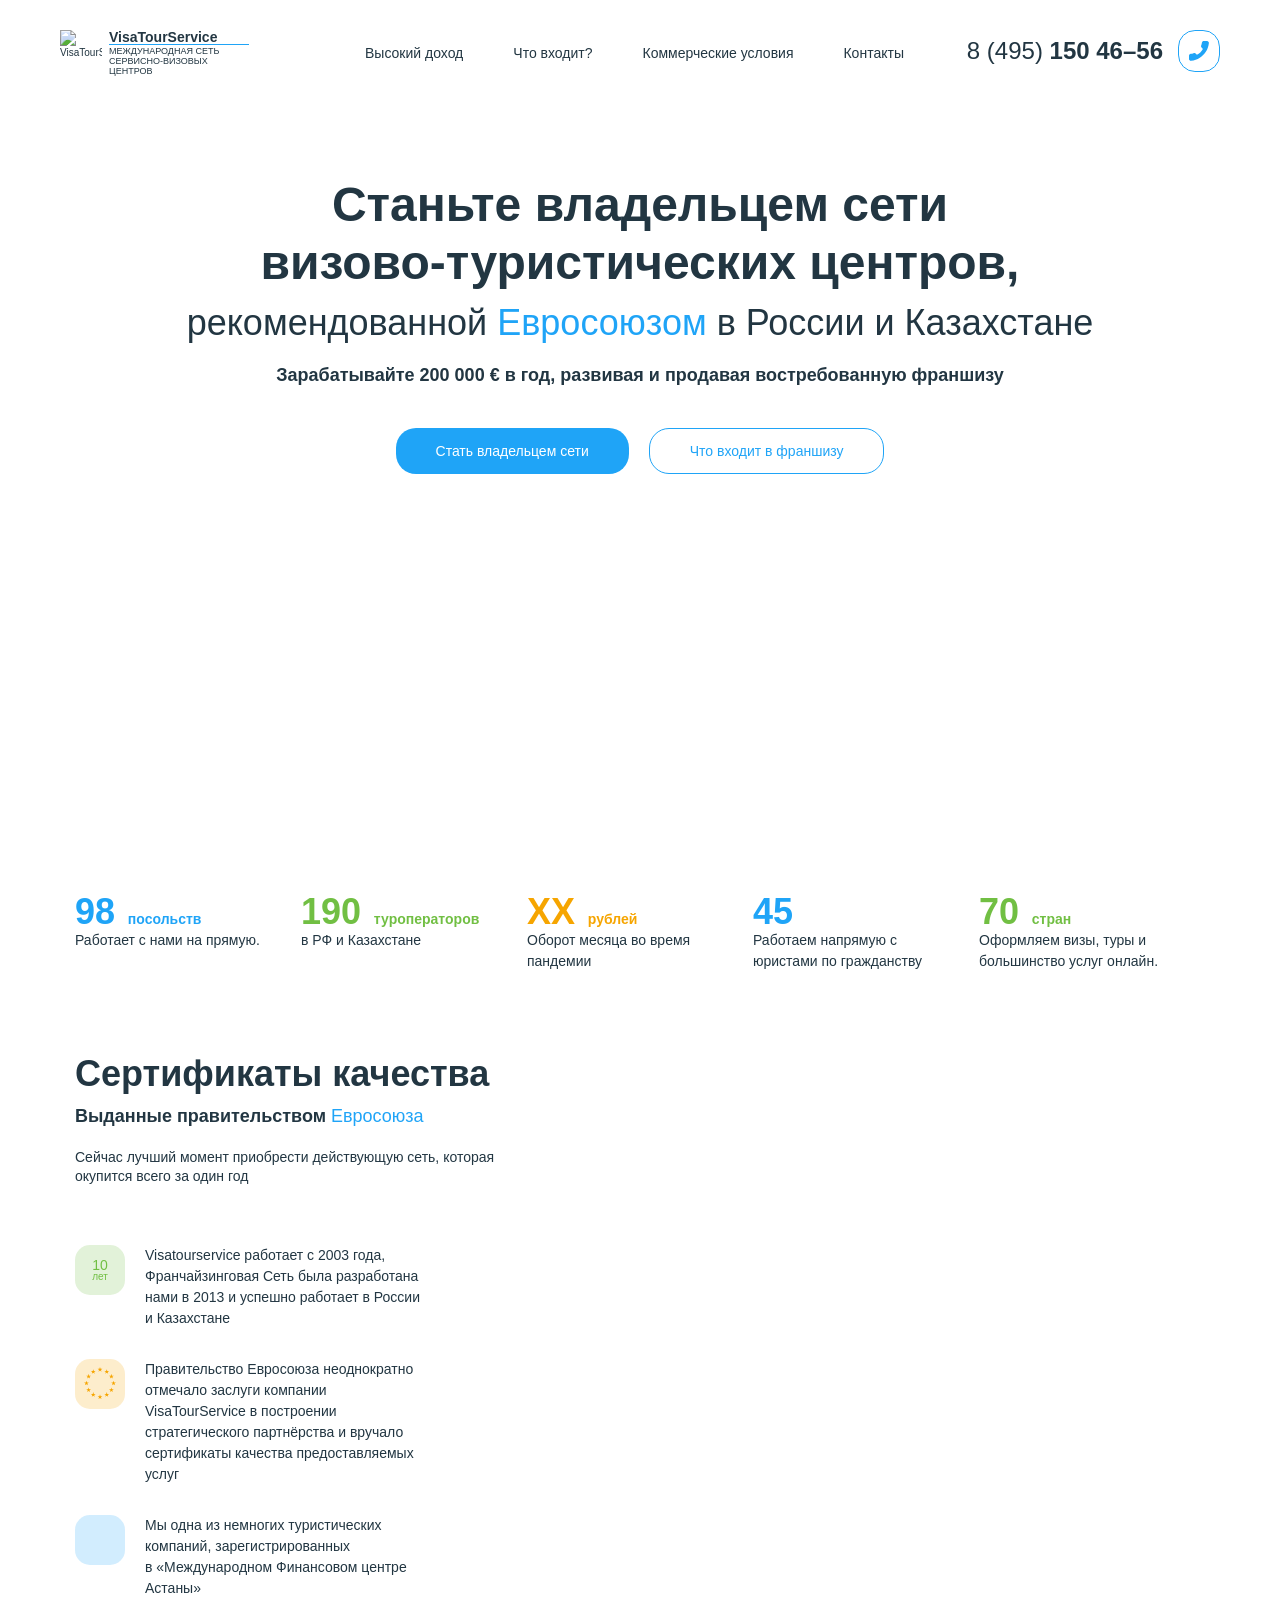
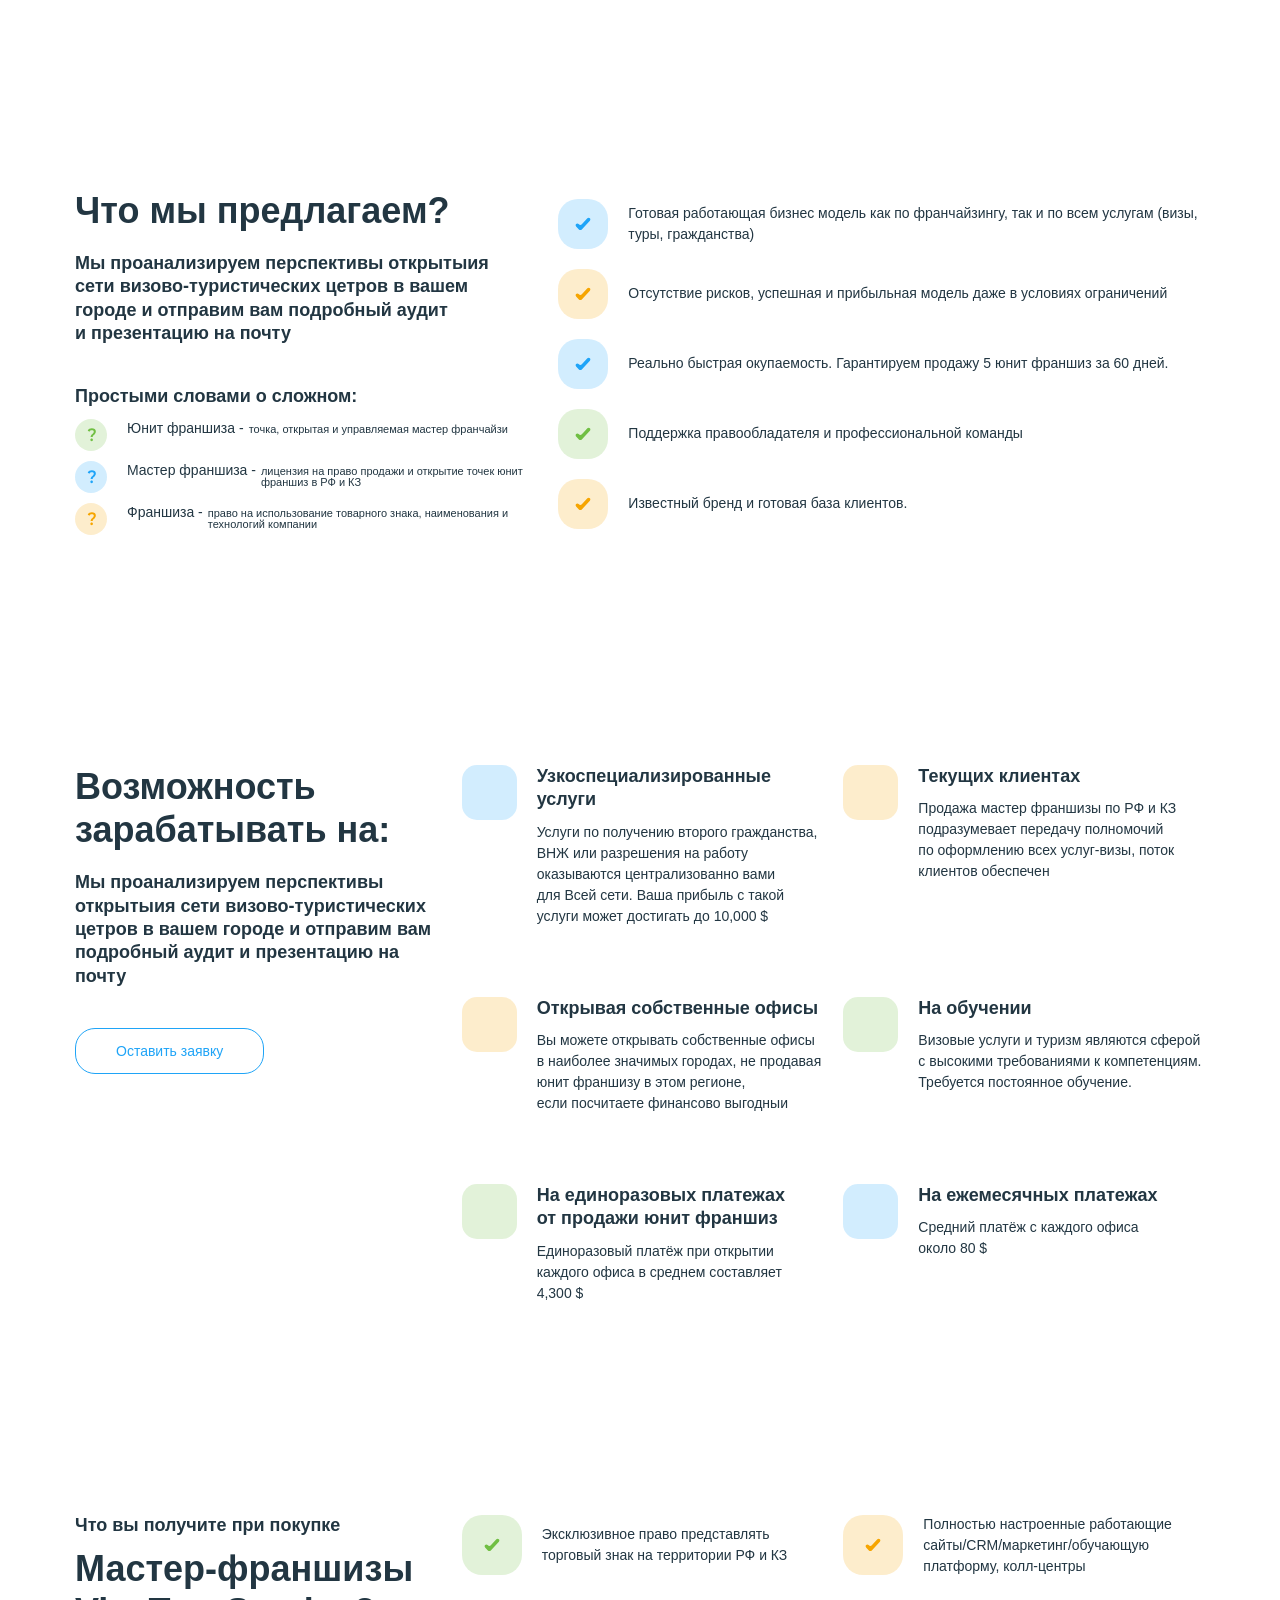
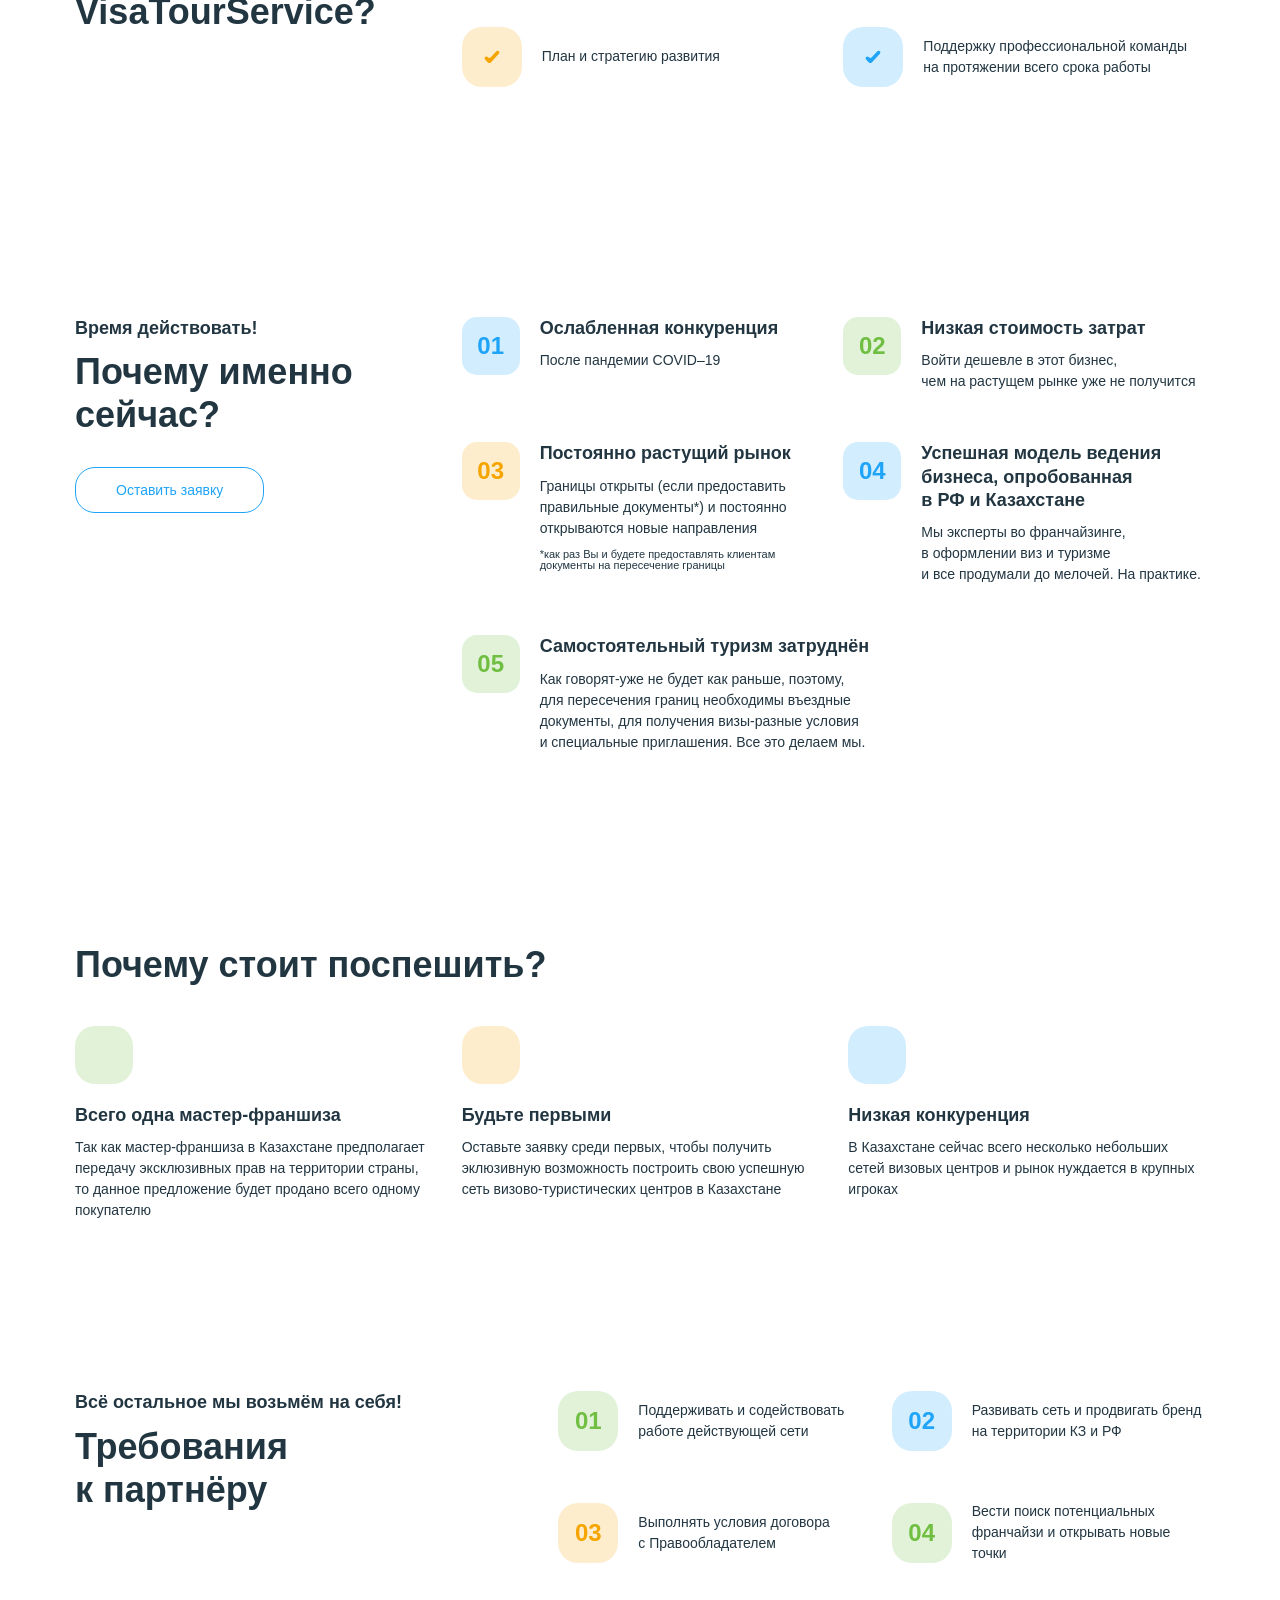
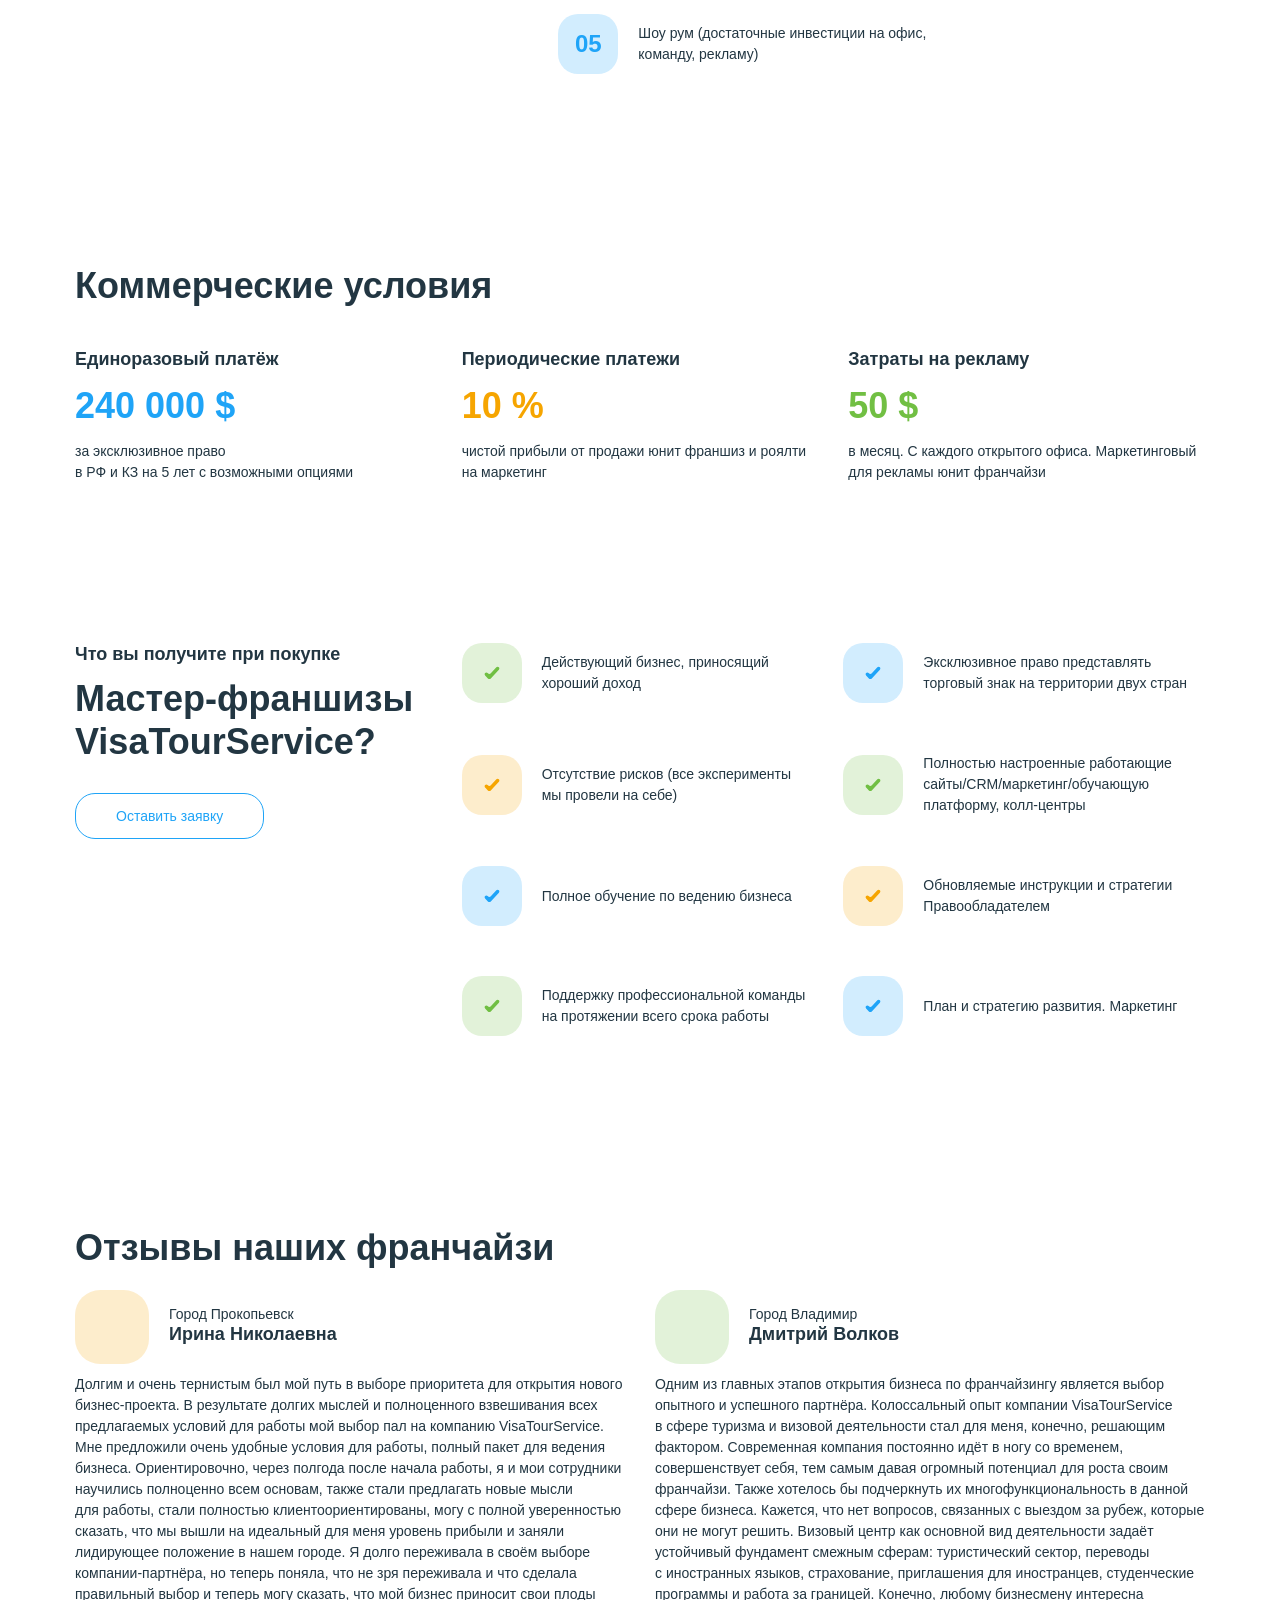
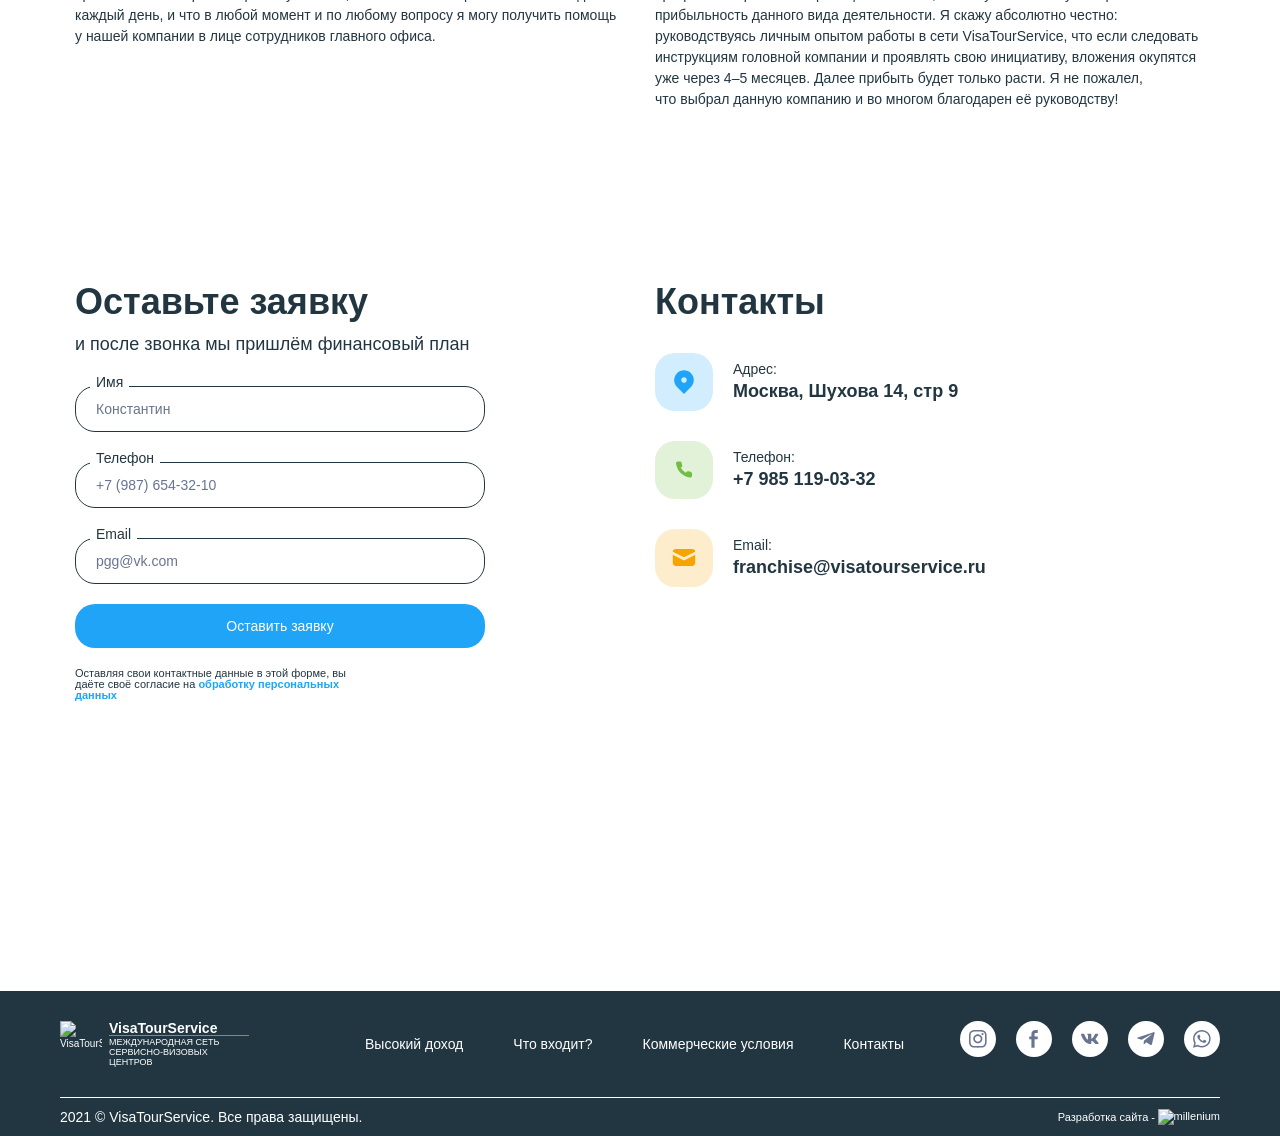
==== commit e561f4de: "ready to release" ====
--- a/app/index.html
+++ b/app/index.html
@@ -38,17 +38,16 @@
             </div>
             <div class="col-xl-6 col order-2 order-lg-1 px-0 px-xl-4">
                 <nav class="header_nav">
-                    <a href="#" class="header_navLink a transition_slow"><span class="h5">Высокий доход</span></a>
-                    <a href="#" class="header_navLink a transition_slow"><span class="h5">Что входит?</span></a>
-                    <a href="#" class="header_navLink a transition_slow"><span
-                            class="h5">Коммерческие условия</span></a>
-                    <a href="#" class="header_navLink a transition_slow"><span class="h5">Контакты</span></a>
+                    <a href="#scroll_item_4" class="scroll header_navLink a transition_slow"><span class="h5">Высокий доход</span></a>
+                    <a href="#scroll_item_3" class="scroll header_navLink a transition_slow"><span class="h5">Что входит?</span></a>
+                    <a href="#scroll_item_9" class="scroll header_navLink a transition_slow"><span class="h5">Коммерческие условия</span></a>
+                    <a href="#scroll_item_contacts" class="scroll header_navLink a transition_slow"><span class="h5">Контакты</span></a>
                 </nav>
             </div>
             <div class="col-xl-3 col order-1 order-lg-2 p-0">
                 <div class="header_phoneNumber">
                     <span>8 (495) <strong>150 46–56</strong></span>
-                    <a href="" class="popup button button-svg transition_fast">
+                    <a href="#popup_form_small" class="popup button button-svg transition_fast">
                         <svg width="20" height="20" viewBox="0 0 16 16" fill="none" xmlns="http://www.w3.org/2000/svg">
                             <path d="M0.000494957 11.9791V14.3877C-0.000413895 14.6113 0.0454798 14.8327 0.135237 15.0375C0.224995 15.2424 0.356637 15.4263 0.521733 15.5775C0.686829 15.7286 0.881739 15.8437 1.09398 15.9154C1.30622 15.987 1.53111 16.0136 1.75425 15.9935C4.22976 15.725 6.60765 14.8808 8.69688 13.5286C10.6406 12.2959 12.2886 10.6512 13.5237 8.71134C14.8833 6.61679 15.7294 4.23206 15.9935 1.75036C16.0136 1.52834 15.9871 1.30457 15.9158 1.0933C15.8445 0.882034 15.7299 0.687898 15.5794 0.523253C15.4288 0.358607 15.2455 0.22706 15.0411 0.136987C14.8368 0.0469136 14.6159 0.000287778 14.3926 7.78413e-05H11.9791C11.5887 -0.00375708 11.2102 0.134222 10.9142 0.388297C10.6182 0.642373 10.4248 0.995207 10.3702 1.38103C10.2683 2.15185 10.0794 2.9087 9.80705 3.63713C9.69882 3.9245 9.67539 4.23682 9.73955 4.53707C9.80371 4.83732 9.95277 5.11292 10.1691 5.33121L11.1908 6.35087C10.0455 8.36092 8.37794 10.0252 6.3639 11.1682L5.34221 10.1485C5.12349 9.93264 4.84734 9.78387 4.54649 9.71984C4.24564 9.6558 3.93271 9.67918 3.64477 9.78721C2.91489 10.059 2.15654 10.2476 1.38419 10.3492C0.993406 10.4042 0.636512 10.6007 0.381388 10.9012C0.126264 11.2017 -0.00929451 11.5853 0.000494957 11.9791Z"
                                   fill="currentcolor"/>
@@ -61,29 +60,49 @@
 </header>
 
 <div class="popup_windows">
-    <div class="popup_window mfp-hide" id="popup_callback">
-        <div class="text-center mb-3"><span class="h1">Свяжитесь с&nbspнами</span></div>
-        <form class="d-flex flex-column">
-            <input type="text" name="name" required placeholder="Введите Ваше имя"
-                   class="my-3 transition input input_style_1 input_fluid">
-            <input type="text" name="phone" required placeholder="Введите Ваш номер телефона"
-                   class="my-3 transition input_style_1 input_fluid">
-            <div class="text-center my-3">
-                <p class="h7">Нажимая на кнопку “ОТПРАВИТЬ” Вы соглашаетесь с нашей политикой конфинденциальности и
-                    даете согласие на обработку
-                    <a href="" class="a_underline transition">персональных данных</a></p>
-            </div>
-            <div class="my-3"><input type="submit" class="button button_style_2 button_fluid transition"
-                                     value="Отправить"></div>
+
+    <div class="popup_window mfp-hide" id="popup_form_small">
+        <div class="popup_window__title ">
+            <span class="h3">Заказ<br> обратного звонка</span>
+        </div>
+        <form action="" class="mt-3">
+            <label for="popup_small_name" class="input_style_1 mb-5 transition_slow">
+                <span>Имя</span>
+                <input type="text" id="popup_small_name" name="name" placeholder="Константин" class="input" required>
+            </label>
+            <label for="popup_small_phone" class="input_style_1 mb-5 transition_slow">
+                <span>Телефон</span>
+                <input type="text" id="popup_small_phone" name="phone" placeholder="+7 (987) 654-32-10" class="input" required
+                       autocomplete="off">
+            </label>
+            <input type="submit" value="Заказать звонок" class="button_submit button button_style_1 transition_slow">
+            <p class="description">Нажимая «Заказать звонок», вы даёте согласие на 
+                <a href="#" class="a  transition">обработку персональных данных </a></p>
         </form>
     </div>
 
-    <div class="popup_window mfp-hide" id="popup_message">
-        <div class="text-center mb-3"><span class="h1">Спасибо за&nbspзаявку</span></div>
-        <div class="text-center">
-            <p>Наши менеджеры свяжутся с Вами, как только обработают Ваш запрос</p>
-        </div>
-
+    <div class="popup_window mfp-hide" id="popup_form_big">
+        <div class="popup_window__title">
+            <span class="h3">Оставьте заявку<br> и мы свяжемся с вами</span>
+        </div>
+        <form action="" class="mt-3">
+            <label for="popup_big_name" class="input_style_1 mb-5 transition_slow">
+                <span>Имя</span>
+                <input type="text" id="popup_big_name" name="name" placeholder="Константин" class="input" required>
+            </label>
+            <label for="popup_big_phone" class="input_style_1 mb-5 transition_slow">
+                <span>Телефон</span>
+                <input type="text" id="popup_big_phone" name="phone" placeholder="+7 (987) 654-32-10" class="input" required
+                       autocomplete="off">
+            </label>
+            <label for="popup_big_email" class="input_style_1 mb-5 transition_slow">
+                <span>Email</span>
+                <input type="text" id="popup_big_email" name="email" placeholder="pgg@vk.com" class="input" required>
+            </label>
+            <input type="submit" value="Оставить заявку" class="button_submit button button_style_1 transition_slow">
+            <p class="description">Нажимая «Заказать звонок», вы даёте согласие на 
+                <a href="#" class="a  transition">обработку персональных данных </a></p>
+        </form>
     </div>
 </div>
 
@@ -100,16 +119,15 @@
                         востребованную
                         франшизу</h3>
                     <div class="d-flex justify-content-center mt-5 flex-wrap">
-                        <a href="#" class="popup button button_style_1 transition_slow mb-3 mb-lg-0">Стать владельцем
+                        <a href="#popup_form_big" class="popup button button_style_1 transition_slow mb-3 mb-lg-0">Стать владельцем
                             сети</a>
-                        <a href="#" class="popup button button_style_2 transition_slow mb-3 mb-lg-0">Что входит
+                        <a href="#scroll_item_3" class="scroll button button_style_2 transition_slow mb-3 mb-lg-0">Что входит
                             в франшизу</a>
                     </div>
                 </div>
             </div>
         </div>
         <div class="s1__decoration s1_bgAnimation">
-
         </div>
     </div>
 
@@ -234,7 +252,7 @@
         <div class="s2__decoration"></div>
     </div>
 
-    <div class="section section_3">
+    <div class="section section_3" id="scroll_item_3">
         <div class="container">
             <div class="row">
                 <div class="col-lg-5 col-12">
@@ -352,7 +370,7 @@
         </div>
     </div>
 
-    <div class="section section_4">
+    <div class="section section_4" id="scroll_item_4">
         <div class="container">
             <div class="row">
                 <div class="col-lg-4 col-12">
@@ -361,9 +379,9 @@
                         <h3 class="h3 my-3">Мы проанализируем перспективы открытыия сети визово-туристических цетров в
                             вашем городе и отправим вам подробный аудит и презентацию на почту</h3>
                     </div>
-                    <ul class="s4_description my-5">
-                        <a href="#" class="button button_style_2 transition_slow">Оставить заявку</a>
-                    </ul>
+                    <div class="s4_description my-5">
+                        <a href="#popup_form_big" class="popup button button_style_2 transition_slow">Оставить заявку</a>
+                    </div>
                 </div>
                 <div class="col-lg-8 col-12">
                     <ul class="s4_list">
@@ -499,7 +517,7 @@
                         <h2 class="h2">Почему именно сейчас?</h2>
                     </div>
                     <div class="s6_description my-5">
-                        <a href="#" class="button button_style_2 transition_slow">Оставить заявку</a>
+                        <a href="#popup_form_big" class="popup button button_style_2 transition_slow">Оставить заявку</a>
                     </div>
                 </div>
                 <div class="col-lg-8 col-12">
@@ -610,78 +628,82 @@
     <div class="section section_8">
         <div class="container">
             <div class="row">
-                <div class="col-lg-5 col">
-                    <div class="section_headers">
-                        <h3 class="h3">Всё остальное мы возьмём на себя!</h3>
-                        <h2 class="h2">Требования к партнёру</h2>
-                    </div>
-                </div>
-                <div class="col-lg-7 col">
-                    <ul class="s6_list">
-                        <li class="s6_list__item">
-                            <div class="marker marker-s6">
+                <div class="col-lg-5 col-12">
+                    <div class="section_headers mb-5">
+                        <h3 class="h3 mb-3">Всё остальное мы возьмём на себя!</h3>
+                        <h2 class="h2">Требования<br> к партнёру</h2>
+                    </div>
+                </div>
+                <div class="col-lg-7 col-12">
+                    <ul class="s8_list">
+                        <li class="s8_list__item">
+                            <div class="marker marker-s5 accent-green">
                                 <span class="numbersInMarker">01</span>
                             </div>
                             <p>Поддерживать и содействовать работе действующей сети</p>
                         </li>
-                        <li class="s6_list__item">
-                            <div class="marker marker-s6">
+                        <li class="s8_list__item">
+                            <div class="marker marker-s5 accent">
                                 <span class="numbersInMarker">02</span>
                             </div>
                             <p>Развивать сеть и продвигать бренд на территории КЗ и РФ</p>
                         </li>
-                        <li class="s6_list__item">
-                            <div class="marker marker-s6">
+                        <li class="s8_list__item">
+                            <div class="marker marker-s5 accent-orange">
                                 <span class="numbersInMarker">03</span>
                             </div>
                             <p>Выполнять условия договора с Правообладателем</p>
                         </li>
+                        <li class="s8_list__item">
+                            <div class="marker marker-s5 accent-green">
+                                <span class="numbersInMarker">04</span>
+                            </div>
+                            <p>Вести поиск потенциальных франчайзи и открывать новые точки</p>
+                        </li>
+                        <li class="s8_list__item">
+                            <div class="marker marker-s5 accent">
+                                <span class="numbersInMarker">05</span>
+                            </div>
+                            <p>Шоу рум (достаточные инвестиции на офис, команду, рекламу)</p>
+                        </li>
                     </ul>
-                    <li class="s6_list__item">
-                        <div class="marker marker-s6">
-                            <span class="numbersInMarker">04</span>
-                        </div>
-                        <p>Вести поиск потенциальных франчайзи и открывать новые точки</p>
-                    </li>
-                    </ul>
-                    <li class="s6_list__item">
-                        <div class="marker marker-s6">
-                            <span class="numbersInMarker">05</span>
-                        </div>
-                        <p>Шоу рум (достаточные инвестиции на офис, команду, рекламу)</p>
-                    </li>
-                    </ul>
-                </div>
-            </div>
-        </div>
-    </div>
-
-    <div class="section section_9">
-        <div class="container">
-            <div class="row">
-                <div class="col-12 section_headers">
+                </div>
+            </div>
+        </div>
+    </div>
+
+    <div class="section section_9" id="scroll_item_9">
+        <div class="container">
+            <div class="row">
+                <div class="col-12 section_headers mb-5">
                     <h2 class="h2">Коммерческие условия</h2>
                 </div>
-                <div class="col-lg-4 col">
-                    <li class="s9__item">
+                <div class="col-lg-4 col-md-6 col-12">
+                    <div class="s9__item">
                         <h3 class="h3">Единоразовый платёж</h3>
-                        <div class="numbersBold accent">240 000 $</div>
+                        <div class="numbersBold my-3">
+                            <div class="accent">240 000 $</div>
+                        </div>
                         <p>за эксклюзивное право в РФ и КЗ на 5 лет с возможными опциями</p>
-                    </li>
-                </div>
-                <div class="col-lg-4 col">
-                    <li class="s9__item">
+                    </div>
+                </div>
+                <div class="col-lg-4 col-md-6 col-12">
+                    <div class="s9__item">
                         <h3 class="h3">Периодические платежи</h3>
-                        <div class="numbersBold accent">10 %</div>
+                        <div class="numbersBold my-3">
+                            <div class="accent-orange">10 %</div>
+                        </div>
                         <p>чистой прибыли от продажи юнит франшиз и роялти на маркетинг</p>
-                    </li>
-                </div>
-                <div class="col-lg-4 col">
-                    <li class="s9__item">
+                    </div>
+                </div>
+                <div class="col-lg-4 col-md-6 col-12">
+                    <div class="s9__item">
                         <h3 class="h3">Затраты на рекламу</h3>
-                        <div class="numbersBold accent">50 $</div>
+                        <div class="numbersBold my-3">
+                            <div class="accent-green">50 $</div>
+                        </div>
                         <p>в месяц. С каждого открытого офиса. Маркетинговый для рекламы юнит франчайзи</p>
-                    </li>
+                    </div>
                 </div>
             </div>
         </div>
@@ -690,19 +712,19 @@
     <div class="section section_10">
         <div class="container">
             <div class="row">
-                <div class="col-lg-4 col">
-                    <div class="section_headers">
-                        <h3 class="h3">Что вы получите при покупке</h3>
+                <div class="col-lg-4 col-12">
+                    <div class="section_headers mb-3">
+                        <h3 class="h3 mb-3">Что вы получите при покупке</h3>
                         <h2 class="h2">Мастер-франшизы VisaTourService?</h2>
                     </div>
-                    <div class="s10_description">
-                        <a href="#" class="button">Оставить заявку</a>
-                    </div>
-                </div>
-                <div class="col-lg-8 col">
+                    <div class="s10_description my-5">
+                        <a href="#popup_form_big" class="popup button button_style_2 transition_slow">Оставить заявку</a>
+                    </div>
+                </div>
+                <div class="col-lg-8 col-12">
                     <ul class="s10_list">
                         <li class="s10_list__item">
-                            <div class="marker marker-s10">
+                            <div class="marker marker-s5 accent-green">
                                 <svg width="16" height="14" viewBox="0 0 16 14" fill="none"
                                      xmlns="http://www.w3.org/2000/svg">
                                     <path d="M6.79692 12.4285C6.00599 13.2777 4.66067 13.2777 3.86975 12.4285L1.10076 9.45525C0.480571 8.78932 0.480571 7.75728 1.10076 7.09135C1.78726 6.35422 2.95521 6.35505 3.64067 7.09314L3.86916 7.33918C4.65992 8.19067 6.0074 8.19128 6.79894 7.34051L12.3586 1.36472C13.0447 0.627337 14.2123 0.627045 14.8987 1.36408C15.5192 2.03033 15.5192 3.06287 14.8987 3.72912L6.79692 12.4285Z"
@@ -712,7 +734,7 @@
                             <p>Действующий бизнес, приносящий хороший доход</p>
                         </li>
                         <li class="s10_list__item">
-                            <div class="marker marker-s10">
+                            <div class="marker marker-s5 accent">
                                 <svg width="16" height="14" viewBox="0 0 16 14" fill="none"
                                      xmlns="http://www.w3.org/2000/svg">
                                     <path d="M6.79692 12.4285C6.00599 13.2777 4.66067 13.2777 3.86975 12.4285L1.10076 9.45525C0.480571 8.78932 0.480571 7.75728 1.10076 7.09135C1.78726 6.35422 2.95521 6.35505 3.64067 7.09314L3.86916 7.33918C4.65992 8.19067 6.0074 8.19128 6.79894 7.34051L12.3586 1.36472C13.0447 0.627337 14.2123 0.627045 14.8987 1.36408C15.5192 2.03033 15.5192 3.06287 14.8987 3.72912L6.79692 12.4285Z"
@@ -722,7 +744,7 @@
                             <p>Эксклюзивное право представлять торговый знак на территории двух стран</p>
                         </li>
                         <li class="s10_list__item">
-                            <div class="marker marker-s10">
+                            <div class="marker marker-s5 accent-orange">
                                 <svg width="16" height="14" viewBox="0 0 16 14" fill="none"
                                      xmlns="http://www.w3.org/2000/svg">
                                     <path d="M6.79692 12.4285C6.00599 13.2777 4.66067 13.2777 3.86975 12.4285L1.10076 9.45525C0.480571 8.78932 0.480571 7.75728 1.10076 7.09135C1.78726 6.35422 2.95521 6.35505 3.64067 7.09314L3.86916 7.33918C4.65992 8.19067 6.0074 8.19128 6.79894 7.34051L12.3586 1.36472C13.0447 0.627337 14.2123 0.627045 14.8987 1.36408C15.5192 2.03033 15.5192 3.06287 14.8987 3.72912L6.79692 12.4285Z"
@@ -732,7 +754,7 @@
                             <p>Отсутствие рисков (все эксперименты мы провели на себе)</p>
                         </li>
                         <li class="s10_list__item">
-                            <div class="marker marker-s10">
+                            <div class="marker marker-s5 accent-green">
                                 <svg width="16" height="14" viewBox="0 0 16 14" fill="none"
                                      xmlns="http://www.w3.org/2000/svg">
                                     <path d="M6.79692 12.4285C6.00599 13.2777 4.66067 13.2777 3.86975 12.4285L1.10076 9.45525C0.480571 8.78932 0.480571 7.75728 1.10076 7.09135C1.78726 6.35422 2.95521 6.35505 3.64067 7.09314L3.86916 7.33918C4.65992 8.19067 6.0074 8.19128 6.79894 7.34051L12.3586 1.36472C13.0447 0.627337 14.2123 0.627045 14.8987 1.36408C15.5192 2.03033 15.5192 3.06287 14.8987 3.72912L6.79692 12.4285Z"
@@ -742,7 +764,7 @@
                             <p>Полностью настроенные работающие сайты/CRM/маркетинг/обучающую платформу, колл-центры</p>
                         </li>
                         <li class="s10_list__item">
-                            <div class="marker marker-s10">
+                            <div class="marker marker-s5 accent">
                                 <svg width="16" height="14" viewBox="0 0 16 14" fill="none"
                                      xmlns="http://www.w3.org/2000/svg">
                                     <path d="M6.79692 12.4285C6.00599 13.2777 4.66067 13.2777 3.86975 12.4285L1.10076 9.45525C0.480571 8.78932 0.480571 7.75728 1.10076 7.09135C1.78726 6.35422 2.95521 6.35505 3.64067 7.09314L3.86916 7.33918C4.65992 8.19067 6.0074 8.19128 6.79894 7.34051L12.3586 1.36472C13.0447 0.627337 14.2123 0.627045 14.8987 1.36408C15.5192 2.03033 15.5192 3.06287 14.8987 3.72912L6.79692 12.4285Z"
@@ -752,7 +774,7 @@
                             <p>Полное обучение по ведению бизнеса</p>
                         </li>
                         <li class="s10_list__item">
-                            <div class="marker marker-s10">
+                            <div class="marker marker-s5 accent-orange">
                                 <svg width="16" height="14" viewBox="0 0 16 14" fill="none"
                                      xmlns="http://www.w3.org/2000/svg">
                                     <path d="M6.79692 12.4285C6.00599 13.2777 4.66067 13.2777 3.86975 12.4285L1.10076 9.45525C0.480571 8.78932 0.480571 7.75728 1.10076 7.09135C1.78726 6.35422 2.95521 6.35505 3.64067 7.09314L3.86916 7.33918C4.65992 8.19067 6.0074 8.19128 6.79894 7.34051L12.3586 1.36472C13.0447 0.627337 14.2123 0.627045 14.8987 1.36408C15.5192 2.03033 15.5192 3.06287 14.8987 3.72912L6.79692 12.4285Z"
@@ -762,7 +784,7 @@
                             <p>Обновляемые инструкции и стратегии Правообладателем</p>
                         </li>
                         <li class="s10_list__item">
-                            <div class="marker marker-s10">
+                            <div class="marker marker-s5 accent-green">
                                 <svg width="16" height="14" viewBox="0 0 16 14" fill="none"
                                      xmlns="http://www.w3.org/2000/svg">
                                     <path d="M6.79692 12.4285C6.00599 13.2777 4.66067 13.2777 3.86975 12.4285L1.10076 9.45525C0.480571 8.78932 0.480571 7.75728 1.10076 7.09135C1.78726 6.35422 2.95521 6.35505 3.64067 7.09314L3.86916 7.33918C4.65992 8.19067 6.0074 8.19128 6.79894 7.34051L12.3586 1.36472C13.0447 0.627337 14.2123 0.627045 14.8987 1.36408C15.5192 2.03033 15.5192 3.06287 14.8987 3.72912L6.79692 12.4285Z"
@@ -772,7 +794,7 @@
                             <p>Поддержку профессиональной команды на протяжении всего срока работы</p>
                         </li>
                         <li class="s10_list__item">
-                            <div class="marker marker-s10">
+                            <div class="marker marker-s5 accent">
                                 <svg width="16" height="14" viewBox="0 0 16 14" fill="none"
                                      xmlns="http://www.w3.org/2000/svg">
                                     <path d="M6.79692 12.4285C6.00599 13.2777 4.66067 13.2777 3.86975 12.4285L1.10076 9.45525C0.480571 8.78932 0.480571 7.75728 1.10076 7.09135C1.78726 6.35422 2.95521 6.35505 3.64067 7.09314L3.86916 7.33918C4.65992 8.19067 6.0074 8.19128 6.79894 7.34051L12.3586 1.36472C13.0447 0.627337 14.2123 0.627045 14.8987 1.36408C15.5192 2.03033 15.5192 3.06287 14.8987 3.72912L6.79692 12.4285Z"
@@ -791,21 +813,22 @@
     <div class="section section_11">
         <div class="container">
             <div class="row">
-                <div class="col-12 section_headers">
+                <div class="col-12 section_headers mb-3">
                     <h2 class="h2">Отзывы наших франчайзи</h2>
                 </div>
-                <div class="col-lg-6 col">
+                <div class="col-lg-6 col-12">
                     <div class="s11__item">
-                        <div class="s11__item_header">
-                            <div class="marker marker-s11">
+                        <div class="s11__item_header my-3">
+                            <div class="marker marker-s11 accent-orange">
                                 <img src="img/feedback_icon1.png" alt="">
                             </div>
                             <div>
-                                <p>Город Прокопьевск</p>
-                                <span class="h3">Ирина Николаевна</span>
-                            </div>
-                        </div>
-                        <p>Долгим и очень тернистым был мой путь в выборе приоритета для открытия нового бизнес-проекта.
+                                <span>Город Прокопьевск</span>
+                                <div class="h3">Ирина Николаевна</div>
+                            </div>
+                        </div>
+                        <p class="my-3">Долгим и очень тернистым был мой путь в выборе приоритета для открытия нового
+                            бизнес-проекта.
                             В результате долгих мыслей и полноценного взвешивания всех предлагаемых условий для работы
                             мой выбор пал на компанию VisaTourService. Мне предложили очень удобные условия для работы,
                             полный пакет для ведения бизнеса. Ориентировочно, через полгода после начала работы,
@@ -818,18 +841,19 @@
                             у нашей компании в лице сотрудников главного офиса.</p>
                     </div>
                 </div>
-                <div class="col-lg-6 col">
+                <div class="col-lg-6 col-12">
                     <div class="s11__item">
-                        <div class="s11__item_header">
-                            <div class="marker marker-s11">
+                        <div class="s11__item_header my-3">
+                            <div class="marker marker-s11 accent-green">
                                 <img src="img/feedback_icon2.png" alt="">
                             </div>
                             <div>
-                                <p>Город Владимир</p>
-                                <span class="h3">Дмитрий Волков</span>
-                            </div>
-                        </div>
-                        <p>Одним из главных этапов открытия бизнеса по франчайзингу является выбор опытного и успешного
+                                <span>Город Владимир</span>
+                                <div class="h3">Дмитрий Волков</div>
+                            </div>
+                        </div>
+                        <p class="my-3">Одним из главных этапов открытия бизнеса по франчайзингу является выбор опытного
+                            и успешного
                             партнёра. Колоссальный опыт компании VisaTourService в сфере туризма и визовой деятельности
                             стал для меня, конечно, решающим фактором. Современная компания постоянно идёт в ногу
                             со временем, совершенствует себя, тем самым давая огромный потенциал для роста своим
@@ -852,22 +876,37 @@
     <div class="section section_12">
         <div class="container">
             <div class="row">
-                <div class="col-lg-6 col section_headers">
-                    <h2 class="h2">Оставьте заявку</h2>
-                    <h3 class="h3 regular">и после звонка мы пришлём финансовый план</h3>
-                    <form action="">
-                        <input type="text">
-                        <input type="text">
-                        <input type="text">
-                        <input type="submit" value="Оставить заявку" class="button">
+                <div class="col-xl-6 col-lg-7 col-12 order-1 order-lg-0">
+                    <div class="section_headers mb-3">
+                        <h2 class="h2 mb-3">Оставьте заявку</h2>
+                        <h3 class="h3 regular mb-3">и после звонка мы пришлём финансовый план</h3>
+                    </div>
+                    <form action="" class="mb-5">
+                        <label for="name" class="input_style_1 transition_slow">
+                            <span>Имя</span>
+                            <input type="text" id="name" name="name" placeholder="Константин" class="input" required>
+                        </label>
+                        <label for="phone" class="input_style_1 transition_slow">
+                            <span>Телефон</span>
+                            <input type="text" id="phone" name="phone" placeholder="+7 (987) 654-32-10" class="input"
+                                   required autocomplete="off">
+                        </label>
+                        <label for="email" class="input_style_1 transition_slow">
+                            <span>Email</span>
+                            <input type="text" id="email" name="email" placeholder="pgg@vk.com" class="input" required>
+                        </label>
+                        <input type="submit" value="Оставить заявку"
+                               class="button_submit button button_style_1 transition_slow">
                         <p class="description">Оставляя свои контактные данные в этой форме, вы даёте своё согласие на
-                            <a href="#">обработку персональных данных </a></p>
+                            <a href="#" class="a_accent strong transition">обработку персональных данных </a></p>
                     </form>
                 </div>
-                <div class="col-lg-6 col section_headers">
-                    <h2 class="h2">Контакты</h2>
-                    <div class="s12__item">
-                        <div class="marker marker-s12">
+                <div class="col-xl-6 col-lg-5 col-12 order-0 order-lg-1">
+                    <div class="section_headers mb-5" id="scroll_item_contacts">
+                        <h2 class="h2">Контакты</h2>
+                    </div>
+                    <div class="s12__item mt-3 mb-5">
+                        <div class="marker marker-s7 accent">
                             <svg width="28" height="29" viewBox="0 0 28 29" fill="none"
                                  xmlns="http://www.w3.org/2000/svg">
                                 <path fill-rule="evenodd" clip-rule="evenodd"
@@ -880,8 +919,8 @@
                             <p class="h3">Москва, Шухова 14, стр 9</p>
                         </div>
                     </div>
-                    <div class="s12__item">
-                        <div class="marker marker-s12">
+                    <div class="s12__item mt-3 mb-5">
+                        <div class="marker marker-s7 accent-green">
                             <svg width="20" height="21" viewBox="0 0 20 21" fill="none"
                                  xmlns="http://www.w3.org/2000/svg">
                                 <path d="M6.02093 2.50049L3.61228 2.50049C3.38868 2.49959 3.16735 2.54548 2.96247 2.63524C2.75759 2.72499 2.57368 2.85664 2.42252 3.02173C2.27136 3.18683 2.15627 3.38174 2.08463 3.59398C2.013 3.80622 1.98639 4.03111 2.00652 4.25425C2.27497 6.72976 3.1192 9.10765 4.47137 11.1969C5.70406 13.1406 7.34876 14.7886 9.28866 16.0237C11.3832 17.3833 13.7679 18.2294 16.2496 18.4935C16.4717 18.5136 16.6954 18.4871 16.9067 18.4158C17.118 18.3445 17.3121 18.2299 17.4767 18.0794C17.6414 17.9288 17.7729 17.7455 17.863 17.5411C17.9531 17.3368 17.9997 17.1159 17.9999 16.8926L17.9999 14.4791C18.0038 14.0887 17.8658 13.7102 17.6117 13.4142C17.3576 13.1182 17.0048 12.9248 16.619 12.8702C15.8481 12.7683 15.0913 12.5794 14.3629 12.3071C14.0755 12.1988 13.7632 12.1754 13.4629 12.2396C13.1627 12.3037 12.8871 12.4528 12.6688 12.6691L11.6491 13.6908C9.63908 12.5455 7.97478 10.8779 6.83184 8.8639L7.8515 7.84221C8.06736 7.62349 8.21613 7.34734 8.28016 7.04649C8.3442 6.74564 8.32082 6.43271 8.21279 6.14477C7.94098 5.41489 7.75244 4.65654 7.65078 3.88419C7.59576 3.49341 7.39931 3.13651 7.0988 2.88139C6.79829 2.62626 6.41468 2.4907 6.02093 2.50049Z"
@@ -893,8 +932,8 @@
                             <p class="h3">+7 985 119-03-32</p>
                         </div>
                     </div>
-                    <div class="s12__item">
-                        <div class="marker marker-s12">
+                    <div class="s12__item mt-3 mb-5">
+                        <div class="marker marker-s7 accent-orange">
                             <svg width="28" height="29" viewBox="0 0 28 29" fill="none"
                                  xmlns="http://www.w3.org/2000/svg">
                                 <path d="M2.80465 8.73707L13.9999 14.3347L25.1953 8.737C25.1109 7.26651 23.8916 6.1001 22.4 6.1001H5.59999C4.10831 6.1001 2.88908 7.26655 2.80465 8.73707Z"
@@ -913,69 +952,71 @@
                 </div>
             </div>
         </div>
+        <div class="s1__decoration s1_bgAnimation">
+        </div>
     </div>
 
 </main>
 <footer class="footer section">
     <div class="container">
-        <div class="row">
-            <div class="col-lg-3 col">
+        <div class="row py-5">
+            <div class="col-lg-3 col order-0 p-0">
                 <div class="header_logo__wrapper">
                     <div class="header_logo__img">
-                        <img src="img/logo.png" alt="VisaTourService">
+                        <img src="img/logo_footer.png" alt="VisaTourService">
                     </div>
                     <div class="header_logo__company">
                         <div class="header_logo__company__name">
-                            <span>VisaTourService</span>
+                            <span class="strong">VisaTourService</span>
                         </div>
                         <div class="header_logo__company__describer">
-                            <span>МЕЖДУНАРОДНАЯ СЕТЬ СЕРВИСНО-ВИЗОВЫХ ЦЕНТРОВ</span>
-                        </div>
-                    </div>
-                </div>
-            </div>
-            <div class="col-lg-6 col">
-                <nav>
-                    <a href="#" class="link_on_element header_navLink a">Высокий доход</a>
-                    <a href="#" class="link_on_element header_navLink a">Что входит?</a>
-                    <a href="#" class="link_on_element header_navLink a">Коммерческие условия</a>
-                    <a href="#" class="link_on_element header_navLink a">Контакты</a>
+                            <span class="uppercase small">Международная СЕТЬ СЕРВИСНО-ВИЗОВЫХ ЦЕНТРОВ</span>
+                        </div>
+                    </div>
+                </div>
+            </div>
+            <div class="col-xl-6 col-12 order-2 order-xl-1 pt-3 pt-xl-0 px-0 px-xl-4">
+                <nav class="header_nav">
+                    <a href="#scroll_item_4" class="scroll header_navLink a transition_slow"><span class="h5">Высокий доход</span></a>
+                    <a href="#scroll_item_3" class="scroll header_navLink a transition_slow"><span class="h5">Что входит?</span></a>
+                    <a href="#scroll_item_9" class="scroll header_navLink a transition_slow"><span class="h5">Коммерческие условия</span></a>
+                    <a href="#scroll_item_contacts" class="scroll header_navLink a transition_slow"><span class="h5">Контакты</span></a>
                 </nav>
             </div>
-            <div class="col-lg-3 col">
+            <div class="col-md col-12 order-1 order-xl-2 pt-5 pt-md-0 px-0">
                 <ul class="footer__socialLinks">
-                    <li class="footer__socialLink">
-                        <a href="#" class="link_on_element"></a>
-                        <svg width="17" height="17" viewBox="0 0 17 17" fill="none" xmlns="http://www.w3.org/2000/svg">
+                    <li class="footer__socialLink transition">
+                        <a href="https://instagram.com/" class="link_on_element"></a>
+                        <svg width="18" height="18" viewBox="0 0 17 17" fill="none" xmlns="http://www.w3.org/2000/svg">
                             <path d="M8.33333 0C6.06795 0 5.78562 0.0109389 4.89905 0.0484436C4.00883 0.092199 3.40668 0.230237 2.87536 0.436513C2.31928 0.646446 1.81568 0.97513 1.39965 1.39965C0.973946 1.8147 0.645079 2.31859 0.436513 2.87536C0.230237 3.40668 0.092199 4.00883 0.0484436 4.89905C0.00833438 5.78614 0 6.06795 0 8.33333C0 10.5987 0.0109389 10.881 0.0484436 11.7676C0.092199 12.6552 0.230237 13.26 0.436513 13.7913C0.646446 14.3474 0.97513 14.851 1.39965 15.267C1.8147 15.6927 2.31859 16.0216 2.87536 16.2302C3.40668 16.4338 4.01144 16.5745 4.89905 16.6182C5.78614 16.6583 6.06795 16.6667 8.33333 16.6667C10.5987 16.6667 10.881 16.6557 11.7676 16.6182C12.6552 16.5745 13.26 16.4333 13.7913 16.2302C14.3474 16.0202 14.851 15.6915 15.267 15.267C15.6933 14.8524 16.0222 14.3484 16.2302 13.7913C16.4338 13.26 16.5745 12.6552 16.6182 11.7676C16.6583 10.8805 16.6667 10.5987 16.6667 8.33333C16.6667 6.06795 16.6557 5.78562 16.6182 4.89905C16.5745 4.01144 16.4333 3.40355 16.2302 2.87536C16.0202 2.31928 15.6915 1.81568 15.267 1.39965C14.8524 0.973398 14.3484 0.644445 13.7913 0.436513C13.26 0.230237 12.6552 0.092199 11.7676 0.0484436C10.8805 0.00833438 10.5987 0 8.33333 0ZM8.33333 1.50019C10.5581 1.50019 10.8237 1.51113 11.703 1.54863C12.5141 1.58666 12.9558 1.72209 13.2491 1.83669C13.6116 1.97052 13.9398 2.18353 14.2096 2.4602C14.4858 2.7289 14.698 3.05629 14.8305 3.41814C14.9451 3.7114 15.0805 4.15312 15.1186 4.96416C15.1561 5.84344 15.167 6.10962 15.167 8.33385C15.167 10.5581 15.1561 10.8243 15.1154 11.7035C15.0717 12.5146 14.9362 12.9563 14.8222 13.2496C14.6643 13.6408 14.4883 13.9142 14.1976 14.2101C13.9269 14.4851 13.5989 14.697 13.2371 14.831C12.9475 14.9456 12.4995 15.0811 11.6853 15.1191C10.8014 15.1566 10.5409 15.1675 8.31042 15.1675C6.07993 15.1675 5.82 15.1566 4.93499 15.116C4.12395 15.0722 3.6765 14.9368 3.38324 14.8227C2.98735 14.6649 2.71597 14.4888 2.4253 14.1981C2.13204 13.9049 1.94556 13.6257 1.80179 13.2376C1.68511 12.948 1.55176 12.5 1.50852 11.6858C1.47883 10.8123 1.46477 10.5414 1.46477 8.32135C1.46477 6.10233 1.47883 5.83094 1.50852 4.94645C1.55176 4.13229 1.68511 3.68536 1.80179 3.3947C1.94556 2.99829 2.13256 2.72742 2.4253 2.43416C2.71544 2.14402 2.98735 1.95649 3.38324 1.8096C3.6765 1.69552 4.11302 1.56009 4.92718 1.51946C5.81114 1.48769 6.07159 1.47623 8.29895 1.47623L8.33333 1.50019ZM8.33333 4.05624C7.77146 4.05603 7.21506 4.16655 6.69592 4.38147C6.17678 4.5964 5.70508 4.91151 5.30778 5.30882C4.91047 5.70612 4.59535 6.17782 4.38043 6.69696C4.16551 7.2161 4.05499 7.7725 4.0552 8.33438C4.05499 8.89625 4.16551 9.45265 4.38043 9.97179C4.59535 10.4909 4.91047 10.9626 5.30778 11.3599C5.70508 11.7572 6.17678 12.0724 6.69592 12.2873C7.21506 12.5022 7.77146 12.6127 8.33333 12.6125C8.89521 12.6127 9.45161 12.5022 9.97075 12.2873C10.4899 12.0724 10.9616 11.7572 11.3589 11.3599C11.7562 10.9626 12.0713 10.4909 12.2862 9.97179C12.5012 9.45265 12.6117 8.89625 12.6115 8.33438C12.6117 7.7725 12.5012 7.2161 12.2862 6.69696C12.0713 6.17782 11.7562 5.70612 11.3589 5.30882C10.9616 4.91151 10.4899 4.5964 9.97075 4.38147C9.45161 4.16655 8.89521 4.05603 8.33333 4.05624ZM8.33333 11.1123C6.79773 11.1123 5.55538 9.86998 5.55538 8.33438C5.55538 6.79877 6.79773 5.55642 8.33333 5.55642C9.86894 5.55642 11.1113 6.79877 11.1113 8.33438C11.1113 9.86998 9.86894 11.1123 8.33333 11.1123ZM13.784 3.88538C13.7837 4.15087 13.6781 4.40538 13.4903 4.59301C13.3024 4.78064 13.0478 4.88603 12.7823 4.88603C12.6511 4.88603 12.5211 4.86017 12.3998 4.80994C12.2785 4.7597 12.1683 4.68607 12.0755 4.59325C11.9827 4.50043 11.909 4.39023 11.8588 4.26896C11.8086 4.14768 11.7827 4.01769 11.7827 3.88642C11.7827 3.75515 11.8086 3.62517 11.8588 3.50389C11.909 3.38261 11.9827 3.27242 12.0755 3.1796C12.1683 3.08677 12.2785 3.01314 12.3998 2.96291C12.5211 2.91267 12.6511 2.88682 12.7823 2.88682C13.3329 2.88682 13.784 3.33479 13.784 3.88538Z"
                                   fill="currentcolor"/>
                         </svg>
                     </li>
-                    <li class="footer__socialLink">
-                        <a href="#" class="link_on_element"></a>
-                        <svg width="9" height="17" viewBox="0 0 9 17" fill="none" xmlns="http://www.w3.org/2000/svg">
+                    <li class="footer__socialLink transition">
+                        <a href="https://www.facebook.com/" class="link_on_element"></a>
+                        <svg width="10" height="18" viewBox="0 0 9 17" fill="none" xmlns="http://www.w3.org/2000/svg">
                             <path d="M2.0679 16.6667V8.84618H0V6.03043H2.0679V3.62542C2.0679 1.73553 3.28942 0 6.10405 0C7.24365 0 8.08633 0.10925 8.08633 0.10925L8.01993 2.73868C8.01993 2.73868 7.16053 2.73032 6.22272 2.73032C5.20772 2.73032 5.0451 3.19807 5.0451 3.97442V6.03043H8.10062L7.96767 8.84618H5.0451V16.6667H2.0679Z"
                                   fill="currentcolor"/>
                         </svg>
                     </li>
-                    <li class="footer__socialLink">
-                        <a href="#" class="link_on_element"></a>
-                        <svg width="17" height="10" viewBox="0 0 17 10" fill="none" xmlns="http://www.w3.org/2000/svg">
+                    <li class="footer__socialLink transition">
+                        <a href="https://vk.com/" class="link_on_element"></a>
+                        <svg width="18" height="18" viewBox="0 0 17 10" fill="none" xmlns="http://www.w3.org/2000/svg">
                             <path fill-rule="evenodd" clip-rule="evenodd"
                                   d="M16.2844 0.658319C16.3997 0.279161 16.2844 0 15.7323 0H13.9094C13.4456 0 13.2317 0.240967 13.1157 0.506934C13.1157 0.506934 12.1886 2.72633 10.8755 4.16797C10.4505 4.58601 10.2574 4.71865 10.0255 4.71865C9.90952 4.71865 9.73521 4.58602 9.73521 4.20616V0.658319C9.73521 0.202773 9.60744 0 9.22134 0H6.35473C6.06515 0 5.89085 0.211107 5.89085 0.411797C5.89085 0.843038 6.54778 0.943036 6.61514 2.1569V4.79434C6.61514 5.3728 6.50889 5.47766 6.27695 5.47766C5.65891 5.47766 4.15547 3.24785 3.26313 0.696513C3.09021 0.199996 2.91522 0 2.44925 0H0.624987C0.104164 0 0 0.240967 0 0.506934C0 0.980535 0.618043 3.33326 2.87841 6.445C4.38532 8.56996 6.50681 9.72202 8.43941 9.72202C9.59841 9.72202 9.74146 9.46647 9.74146 9.02551V7.41929C9.74146 6.90749 9.85118 6.80541 10.2185 6.80541C10.4894 6.80541 10.9525 6.93874 12.0345 7.96303C13.2706 9.17758 13.474 9.72202 14.1698 9.72202H15.9927C16.5135 9.72202 16.7747 9.46647 16.6247 8.96092C16.4594 8.45816 15.8691 7.72831 15.0865 6.86236C14.6615 6.36931 14.024 5.83807 13.8303 5.57211C13.5601 5.23114 13.6372 5.07906 13.8303 4.77559C13.8303 4.77559 16.0524 1.70205 16.2837 0.658319H16.2844Z"
                                   fill="currentcolor"/>
                         </svg>
                     </li>
-                    <li class="footer__socialLink">
-                        <a href="#" class="link_on_element"></a>
-                        <svg width="17" height="13" viewBox="0 0 17 13" fill="none" xmlns="http://www.w3.org/2000/svg">
+                    <li class="footer__socialLink transition">
+                        <a href="https://telegram.org/" class="link_on_element"></a>
+                        <svg width="18" height="18" viewBox="0 0 17 13" fill="none" xmlns="http://www.w3.org/2000/svg">
                             <path d="M16.6192 1.1134L14.1041 11.4919C13.9143 12.2244 13.4195 12.4067 12.7163 12.0616L8.88411 9.59072L7.03499 11.1468C6.83036 11.3259 6.65921 11.4757 6.26483 11.4757L6.54015 8.06063L13.6427 2.4449C13.9515 2.20399 13.5758 2.07052 13.1628 2.31142L4.38222 7.14909L0.602125 6.11385C-0.220121 5.88922 -0.235004 5.39438 0.773271 5.0493L15.5588 0.0651294C16.2434 -0.1595 16.8424 0.198605 16.6192 1.1134Z"
                                   fill="currentcolor"/>
                         </svg>
                     </li>
-                    <li class="footer__socialLink">
-                        <a href="#" class="link_on_element"></a>
-                        <svg width="17" height="17" viewBox="0 0 17 17" fill="none" xmlns="http://www.w3.org/2000/svg">
+                    <li class="footer__socialLink transition">
+                        <a href="https://www.whatsapp.com/" class="link_on_element"></a>
+                        <svg width="18" height="18" viewBox="0 0 17 17" fill="none" xmlns="http://www.w3.org/2000/svg">
                             <path d="M12.15 9.98802C11.9411 9.88229 10.924 9.38594 10.7339 9.31511C10.5438 9.2474 10.4057 9.21198 10.2672 9.42083C10.1318 9.62448 9.73281 10.0906 9.61094 10.2266C9.48906 10.3625 9.36927 10.3729 9.16354 10.2807C8.95469 10.175 8.2875 9.95781 7.49531 9.2474C6.87656 8.69688 6.46458 8.01875 6.34219 7.8099C6.22031 7.60365 6.32865 7.48698 6.43177 7.38385C6.52656 7.28906 6.64063 7.14531 6.74635 7.02031C6.84688 6.89531 6.87917 6.81146 6.9526 6.67604C7.02031 6.52969 6.98542 6.41563 6.93385 6.3125C6.88229 6.20938 6.46719 5.18698 6.29375 4.77969C6.12813 4.37552 5.95469 4.42708 5.82708 4.42708C5.70781 4.41615 5.56927 4.41615 5.43125 4.41615C5.29323 4.41615 5.06771 4.46771 4.8776 4.66563C4.6875 4.87448 4.15052 5.37344 4.15052 6.38281C4.15052 7.39479 4.89375 8.37396 4.99688 8.52031C5.1026 8.65573 6.45885 10.7391 8.53958 11.6344C9.03594 11.8432 9.42136 11.9682 9.7224 12.0714C10.2188 12.2286 10.6719 12.2068 11.0297 12.1552C11.4255 12.0901 12.2557 11.6531 12.4297 11.1651C12.6063 10.674 12.6063 10.2672 12.5547 10.175C12.5031 10.0802 12.3677 10.0286 12.1589 9.93646L12.15 9.98802ZM8.37656 15.1042H8.36563C7.13385 15.1042 5.91615 14.7703 4.8526 14.1464L4.60313 13.9974L1.99896 14.6755L2.69896 12.1417L2.53073 11.8813C1.84295 10.7877 1.47807 9.52208 1.47813 8.23021C1.47813 4.44896 4.57344 1.36458 8.38177 1.36458C10.2266 1.36458 11.9573 2.08333 13.2594 3.38542C13.9017 4.0201 14.4112 4.77635 14.7582 5.61003C15.1051 6.44372 15.2826 7.33815 15.2802 8.24115C15.275 12.0198 12.1823 15.1042 8.37917 15.1042H8.37656ZM14.2495 2.39531C12.6651 0.865104 10.5818 0 8.36563 0C3.79479 0 0.0729167 3.70573 0.0703125 8.2599C0.0703125 9.71406 0.45 11.1328 1.17708 12.3885L0 16.6667L4.4 15.5193C5.61891 16.1764 6.98137 16.5221 8.36615 16.5255H8.36875C12.9422 16.5255 16.6641 12.8198 16.6667 8.2625C16.6667 6.05729 15.8068 3.98177 14.2391 2.42188L14.2495 2.39531Z"
                                   fill="currentcolor"/>
                         </svg>
@@ -984,10 +1025,9 @@
             </div>
         </div>
         <div class="row">
-            <div class="col-12 footer__divide_line">
+            <div class="col-12 footer__divide_line py-3 px-0">
                 <div class="h5">2021 © VisaTourService. Все права защищены.</div>
-                <div class="description">Разработка сайта - <a href="mailto: adjo@ro.ru"><img src="img/millenium.svg"
-                                                                                              alt="millenium"></a></div>
+                <div class="description">Разработка сайта - <a href="mailto: adjo@ro.ru" class="ml-1"><img src="img/millenium.svg" alt="millenium"></a></div>
             </div>
         </div>
     </div>
--- a/app/css/style.min.css
+++ b/app/css/style.min.css
@@ -17,4 +17,4 @@
 
 MIT License, https://github.com/harvesthq/chosen/blob/master/LICENSE.md
 This file is generated by `grunt build`, do not edit it by hand.
-*/.chosen-container{position:relative;display:inline-block;vertical-align:middle;font-size:13px;-webkit-user-select:none;-moz-user-select:none;-ms-user-select:none;user-select:none}.chosen-container *{box-sizing:border-box}.chosen-container .chosen-drop{position:absolute;top:100%;z-index:1010;width:100%;border:1px solid #aaa;border-top:0;background:#fff;box-shadow:0 4px 5px rgba(0,0,0,.15);clip:rect(0,0,0,0);-webkit-clip-path:inset(100% 100%);clip-path:inset(100% 100%)}.chosen-container.chosen-with-drop .chosen-drop{clip:auto;-webkit-clip-path:none;clip-path:none}.chosen-container a{cursor:pointer}.chosen-container .chosen-single .group-name,.chosen-container .search-choice .group-name{margin-right:4px;overflow:hidden;white-space:nowrap;text-overflow:ellipsis;font-weight:400;color:#999}.chosen-container .chosen-single .group-name:after,.chosen-container .search-choice .group-name:after{content:":";padding-left:2px;vertical-align:top}.chosen-container-single .chosen-single{position:relative;display:block;overflow:hidden;padding:0 0 0 8px;height:25px;border:1px solid #aaa;border-radius:5px;background-color:#fff;background:linear-gradient(#fff 20%,#f6f6f6 50%,#eee 52%,#f4f4f4 100%);background-clip:padding-box;box-shadow:0 0 3px #fff inset,0 1px 1px rgba(0,0,0,.1);color:#444;text-decoration:none;white-space:nowrap;line-height:24px}.chosen-container-single .chosen-default{color:#999}.chosen-container-single .chosen-single span{display:block;overflow:hidden;margin-right:26px;text-overflow:ellipsis;white-space:nowrap}.chosen-container-single .chosen-single-with-deselect span{margin-right:38px}.chosen-container-single .chosen-single abbr{position:absolute;top:6px;right:26px;display:block;width:12px;height:12px;background:url(chosen-sprite.png) -42px 1px no-repeat;font-size:1px}.chosen-container-single .chosen-single abbr:hover{background-position:-42px -10px}.chosen-container-single.chosen-disabled .chosen-single abbr:hover{background-position:-42px -10px}.chosen-container-single .chosen-single div{position:absolute;top:0;right:0;display:block;width:18px;height:100%}.chosen-container-single .chosen-single div b{display:block;width:100%;height:100%;background:url(chosen-sprite.png) no-repeat 0 2px}.chosen-container-single .chosen-search{position:relative;z-index:1010;margin:0;padding:3px 4px;white-space:nowrap}.chosen-container-single .chosen-search input[type=text]{margin:1px 0;padding:4px 20px 4px 5px;width:100%;height:auto;outline:0;border:1px solid #aaa;background:url(chosen-sprite.png) no-repeat 100% -20px;font-size:1em;font-family:sans-serif;line-height:normal;border-radius:0}.chosen-container-single .chosen-drop{margin-top:-1px;border-radius:0 0 4px 4px;background-clip:padding-box}.chosen-container-single.chosen-container-single-nosearch .chosen-search{position:absolute;clip:rect(0,0,0,0);-webkit-clip-path:inset(100% 100%);clip-path:inset(100% 100%)}.chosen-container .chosen-results{color:#444;position:relative;overflow-x:hidden;overflow-y:auto;margin:0 4px 4px 0;padding:0 0 0 4px;max-height:240px;-webkit-overflow-scrolling:touch}.chosen-container .chosen-results li{display:none;margin:0;padding:5px 6px;list-style:none;line-height:15px;word-wrap:break-word;-webkit-touch-callout:none}.chosen-container .chosen-results li.active-result{display:list-item;cursor:pointer}.chosen-container .chosen-results li.disabled-result{display:list-item;color:#ccc;cursor:default}.chosen-container .chosen-results li.highlighted{background-color:#3875d7;background-image:linear-gradient(#3875d7 20%,#2a62bc 90%);color:#fff}.chosen-container .chosen-results li.no-results{color:#777;display:list-item;background:#f4f4f4}.chosen-container .chosen-results li.group-result{display:list-item;font-weight:700;cursor:default}.chosen-container .chosen-results li.group-option{padding-left:15px}.chosen-container .chosen-results li em{font-style:normal;text-decoration:underline}.chosen-container-multi .chosen-choices{position:relative;overflow:hidden;margin:0;padding:0 5px;width:100%;height:auto;border:1px solid #aaa;background-color:#fff;background-image:linear-gradient(#eee 1%,#fff 15%);cursor:text}.chosen-container-multi .chosen-choices li{float:left;list-style:none}.chosen-container-multi .chosen-choices li.search-field{margin:0;padding:0;white-space:nowrap}.chosen-container-multi .chosen-choices li.search-field input[type=text]{margin:1px 0;padding:0;height:25px;outline:0;border:0!important;background:0 0!important;box-shadow:none;color:#999;font-size:100%;font-family:sans-serif;line-height:normal;border-radius:0;width:25px}.chosen-container-multi .chosen-choices li.search-choice{position:relative;margin:3px 5px 3px 0;padding:3px 20px 3px 5px;border:1px solid #aaa;max-width:100%;border-radius:3px;background-color:#eee;background-image:linear-gradient(#f4f4f4 20%,#f0f0f0 50%,#e8e8e8 52%,#eee 100%);background-size:100% 19px;background-repeat:repeat-x;background-clip:padding-box;box-shadow:0 0 2px #fff inset,0 1px 0 rgba(0,0,0,.05);color:#333;line-height:13px;cursor:default}.chosen-container-multi .chosen-choices li.search-choice span{word-wrap:break-word}.chosen-container-multi .chosen-choices li.search-choice .search-choice-close{position:absolute;top:4px;right:3px;display:block;width:12px;height:12px;background:url(chosen-sprite.png) -42px 1px no-repeat;font-size:1px}.chosen-container-multi .chosen-choices li.search-choice .search-choice-close:hover{background-position:-42px -10px}.chosen-container-multi .chosen-choices li.search-choice-disabled{padding-right:5px;border:1px solid #ccc;background-color:#e4e4e4;background-image:linear-gradient(#f4f4f4 20%,#f0f0f0 50%,#e8e8e8 52%,#eee 100%);color:#666}.chosen-container-multi .chosen-choices li.search-choice-focus{background:#d4d4d4}.chosen-container-multi .chosen-choices li.search-choice-focus .search-choice-close{background-position:-42px -10px}.chosen-container-multi .chosen-results{margin:0;padding:0}.chosen-container-multi .chosen-drop .result-selected{display:list-item;color:#ccc;cursor:default}.chosen-container-active .chosen-single{border:1px solid #5897fb;box-shadow:0 0 5px rgba(0,0,0,.3)}.chosen-container-active.chosen-with-drop .chosen-single{border:1px solid #aaa;border-bottom-right-radius:0;border-bottom-left-radius:0;background-image:linear-gradient(#eee 20%,#fff 80%);box-shadow:0 1px 0 #fff inset}.chosen-container-active.chosen-with-drop .chosen-single div{border-left:none;background:0 0}.chosen-container-active.chosen-with-drop .chosen-single div b{background-position:-18px 2px}.chosen-container-active .chosen-choices{border:1px solid #5897fb;box-shadow:0 0 5px rgba(0,0,0,.3)}.chosen-container-active .chosen-choices li.search-field input[type=text]{color:#222!important}.chosen-disabled{opacity:.5!important;cursor:default}.chosen-disabled .chosen-single{cursor:default}.chosen-disabled .chosen-choices .search-choice .search-choice-close{cursor:default}.chosen-rtl{text-align:right}.chosen-rtl .chosen-single{overflow:visible;padding:0 8px 0 0}.chosen-rtl .chosen-single span{margin-right:0;margin-left:26px;direction:rtl}.chosen-rtl .chosen-single-with-deselect span{margin-left:38px}.chosen-rtl .chosen-single div{right:auto;left:3px}.chosen-rtl .chosen-single abbr{right:auto;left:26px}.chosen-rtl .chosen-choices li{float:right}.chosen-rtl .chosen-choices li.search-field input[type=text]{direction:rtl}.chosen-rtl .chosen-choices li.search-choice{margin:3px 5px 3px 0;padding:3px 5px 3px 19px}.chosen-rtl .chosen-choices li.search-choice .search-choice-close{right:auto;left:4px}.chosen-rtl.chosen-container-single .chosen-results{margin:0 0 4px 4px;padding:0 4px 0 0}.chosen-rtl .chosen-results li.group-option{padding-right:15px;padding-left:0}.chosen-rtl.chosen-container-active.chosen-with-drop .chosen-single div{border-right:none}.chosen-rtl .chosen-search input[type=text]{padding:4px 5px 4px 20px;background:url(chosen-sprite.png) no-repeat -30px -20px;direction:rtl}.chosen-rtl.chosen-container-single .chosen-single div b{background-position:6px 2px}.chosen-rtl.chosen-container-single.chosen-with-drop .chosen-single div b{background-position:-12px 2px}@media only screen and (-webkit-min-device-pixel-ratio:1.5),only screen and (min-resolution:144dpi),only screen and (min-resolution:1.5dppx){.chosen-container .chosen-results-scroll-down span,.chosen-container .chosen-results-scroll-up span,.chosen-container-multi .chosen-choices .search-choice .search-choice-close,.chosen-container-single .chosen-search input[type=text],.chosen-container-single .chosen-single abbr,.chosen-container-single .chosen-single div b,.chosen-rtl .chosen-search input[type=text]{background-image:url(chosen-sprite@2x.png)!important;background-size:52px 37px!important;background-repeat:no-repeat!important}}.mCustomScrollbar{touch-action:pinch-zoom}.mCustomScrollbar.mCS_no_scrollbar,.mCustomScrollbar.mCS_touch_action{touch-action:auto}.mCustomScrollBox{position:relative;overflow:hidden;height:100%;max-width:100%;outline:0;direction:ltr}.mCSB_container{overflow:hidden;width:auto;height:auto}.mCSB_inside>.mCSB_container{margin-right:30px}.mCSB_container.mCS_no_scrollbar_y.mCS_y_hidden{margin-right:0}.mCS-dir-rtl>.mCSB_inside>.mCSB_container{margin-right:0;margin-left:30px}.mCS-dir-rtl>.mCSB_inside>.mCSB_container.mCS_no_scrollbar_y.mCS_y_hidden{margin-left:0}.mCSB_scrollTools{position:absolute;width:16px;height:auto;left:auto;top:0;right:0;bottom:0;opacity:.75;filter:"alpha(opacity=75)";-ms-filter:"alpha(opacity=75)"}.mCSB_outside+.mCSB_scrollTools{right:-26px}.mCS-dir-rtl>.mCSB_inside>.mCSB_scrollTools,.mCS-dir-rtl>.mCSB_outside+.mCSB_scrollTools{right:auto;left:0}.mCS-dir-rtl>.mCSB_outside+.mCSB_scrollTools{left:-26px}.mCSB_scrollTools .mCSB_draggerContainer{position:absolute;top:0;left:0;bottom:0;right:0;height:auto}.mCSB_scrollTools a+.mCSB_draggerContainer{margin:20px 0}.mCSB_scrollTools .mCSB_draggerRail{width:2px;height:100%;margin:0 auto;border-radius:16px}.mCSB_scrollTools .mCSB_dragger{cursor:pointer;width:100%;height:30px;z-index:1}.mCSB_scrollTools .mCSB_dragger .mCSB_dragger_bar{position:relative;width:4px;height:100%;margin:0 auto;border-radius:16px;text-align:center}.mCSB_scrollTools_vertical.mCSB_scrollTools_onDrag_expand .mCSB_dragger.mCSB_dragger_onDrag_expanded .mCSB_dragger_bar,.mCSB_scrollTools_vertical.mCSB_scrollTools_onDrag_expand .mCSB_draggerContainer:hover .mCSB_dragger .mCSB_dragger_bar{width:12px}.mCSB_scrollTools_vertical.mCSB_scrollTools_onDrag_expand .mCSB_dragger.mCSB_dragger_onDrag_expanded+.mCSB_draggerRail,.mCSB_scrollTools_vertical.mCSB_scrollTools_onDrag_expand .mCSB_draggerContainer:hover .mCSB_draggerRail{width:8px}.mCSB_scrollTools .mCSB_buttonDown,.mCSB_scrollTools .mCSB_buttonUp{display:block;position:absolute;height:20px;width:100%;overflow:hidden;margin:0 auto;cursor:pointer}.mCSB_scrollTools .mCSB_buttonDown{bottom:0}.mCSB_horizontal.mCSB_inside>.mCSB_container{margin-right:0;margin-bottom:30px}.mCSB_horizontal.mCSB_outside>.mCSB_container{min-height:100%}.mCSB_horizontal>.mCSB_container.mCS_no_scrollbar_x.mCS_x_hidden{margin-bottom:0}.mCSB_scrollTools.mCSB_scrollTools_horizontal{width:auto;height:16px;top:auto;right:0;bottom:0;left:0}.mCustomScrollBox+.mCSB_scrollTools+.mCSB_scrollTools.mCSB_scrollTools_horizontal,.mCustomScrollBox+.mCSB_scrollTools.mCSB_scrollTools_horizontal{bottom:-26px}.mCSB_scrollTools.mCSB_scrollTools_horizontal a+.mCSB_draggerContainer{margin:0 20px}.mCSB_scrollTools.mCSB_scrollTools_horizontal .mCSB_draggerRail{width:100%;height:2px;margin:7px 0}.mCSB_scrollTools.mCSB_scrollTools_horizontal .mCSB_dragger{width:30px;height:100%;left:0}.mCSB_scrollTools.mCSB_scrollTools_horizontal .mCSB_dragger .mCSB_dragger_bar{width:100%;height:4px;margin:6px auto}.mCSB_scrollTools_horizontal.mCSB_scrollTools_onDrag_expand .mCSB_dragger.mCSB_dragger_onDrag_expanded .mCSB_dragger_bar,.mCSB_scrollTools_horizontal.mCSB_scrollTools_onDrag_expand .mCSB_draggerContainer:hover .mCSB_dragger .mCSB_dragger_bar{height:12px;margin:2px auto}.mCSB_scrollTools_horizontal.mCSB_scrollTools_onDrag_expand .mCSB_dragger.mCSB_dragger_onDrag_expanded+.mCSB_draggerRail,.mCSB_scrollTools_horizontal.mCSB_scrollTools_onDrag_expand .mCSB_draggerContainer:hover .mCSB_draggerRail{height:8px;margin:4px 0}.mCSB_scrollTools.mCSB_scrollTools_horizontal .mCSB_buttonLeft,.mCSB_scrollTools.mCSB_scrollTools_horizontal .mCSB_buttonRight{display:block;position:absolute;width:20px;height:100%;overflow:hidden;margin:0 auto;cursor:pointer}.mCSB_scrollTools.mCSB_scrollTools_horizontal .mCSB_buttonLeft{left:0}.mCSB_scrollTools.mCSB_scrollTools_horizontal .mCSB_buttonRight{right:0}.mCSB_container_wrapper{position:absolute;height:auto;width:auto;overflow:hidden;top:0;left:0;right:0;bottom:0;margin-right:30px;margin-bottom:30px}.mCSB_container_wrapper>.mCSB_container{padding-right:30px;padding-bottom:30px;box-sizing:border-box}.mCSB_vertical_horizontal>.mCSB_scrollTools.mCSB_scrollTools_vertical{bottom:20px}.mCSB_vertical_horizontal>.mCSB_scrollTools.mCSB_scrollTools_horizontal{right:20px}.mCSB_container_wrapper.mCS_no_scrollbar_x.mCS_x_hidden+.mCSB_scrollTools.mCSB_scrollTools_vertical{bottom:0}.mCS-dir-rtl>.mCustomScrollBox.mCSB_vertical_horizontal.mCSB_inside>.mCSB_scrollTools.mCSB_scrollTools_horizontal,.mCSB_container_wrapper.mCS_no_scrollbar_y.mCS_y_hidden+.mCSB_scrollTools~.mCSB_scrollTools.mCSB_scrollTools_horizontal{right:0}.mCS-dir-rtl>.mCustomScrollBox.mCSB_vertical_horizontal.mCSB_inside>.mCSB_scrollTools.mCSB_scrollTools_horizontal{left:20px}.mCS-dir-rtl>.mCustomScrollBox.mCSB_vertical_horizontal.mCSB_inside>.mCSB_container_wrapper.mCS_no_scrollbar_y.mCS_y_hidden+.mCSB_scrollTools~.mCSB_scrollTools.mCSB_scrollTools_horizontal{left:0}.mCS-dir-rtl>.mCSB_inside>.mCSB_container_wrapper{margin-right:0;margin-left:30px}.mCSB_container_wrapper.mCS_no_scrollbar_y.mCS_y_hidden>.mCSB_container{padding-right:0}.mCSB_container_wrapper.mCS_no_scrollbar_x.mCS_x_hidden>.mCSB_container{padding-bottom:0}.mCustomScrollBox.mCSB_vertical_horizontal.mCSB_inside>.mCSB_container_wrapper.mCS_no_scrollbar_y.mCS_y_hidden{margin-right:0;margin-left:0}.mCustomScrollBox.mCSB_vertical_horizontal.mCSB_inside>.mCSB_container_wrapper.mCS_no_scrollbar_x.mCS_x_hidden{margin-bottom:0}.mCSB_scrollTools,.mCSB_scrollTools .mCSB_buttonDown,.mCSB_scrollTools .mCSB_buttonLeft,.mCSB_scrollTools .mCSB_buttonRight,.mCSB_scrollTools .mCSB_buttonUp,.mCSB_scrollTools .mCSB_dragger .mCSB_dragger_bar{transition:opacity .2s ease-in-out,background-color .2s ease-in-out}.mCSB_scrollTools_horizontal.mCSB_scrollTools_onDrag_expand .mCSB_draggerRail,.mCSB_scrollTools_horizontal.mCSB_scrollTools_onDrag_expand .mCSB_dragger_bar,.mCSB_scrollTools_vertical.mCSB_scrollTools_onDrag_expand .mCSB_draggerRail,.mCSB_scrollTools_vertical.mCSB_scrollTools_onDrag_expand .mCSB_dragger_bar{transition:width .2s ease-out .2s,height .2s ease-out .2s,margin-left .2s ease-out .2s,margin-right .2s ease-out .2s,margin-top .2s ease-out .2s,margin-bottom .2s ease-out .2s,opacity .2s ease-in-out,background-color .2s ease-in-out}.mCS-autoHide>.mCustomScrollBox>.mCSB_scrollTools,.mCS-autoHide>.mCustomScrollBox~.mCSB_scrollTools{opacity:0;filter:"alpha(opacity=0)";-ms-filter:"alpha(opacity=0)"}.mCS-autoHide:hover>.mCustomScrollBox>.mCSB_scrollTools,.mCS-autoHide:hover>.mCustomScrollBox~.mCSB_scrollTools,.mCustomScrollBox:hover>.mCSB_scrollTools,.mCustomScrollBox:hover~.mCSB_scrollTools,.mCustomScrollbar>.mCustomScrollBox>.mCSB_scrollTools.mCSB_scrollTools_onDrag,.mCustomScrollbar>.mCustomScrollBox~.mCSB_scrollTools.mCSB_scrollTools_onDrag{opacity:1;filter:"alpha(opacity=100)";-ms-filter:"alpha(opacity=100)"}.mCSB_scrollTools .mCSB_draggerRail{background-color:#000;background-color:rgba(0,0,0,.4);filter:"alpha(opacity=40)";-ms-filter:"alpha(opacity=40)"}.mCSB_scrollTools .mCSB_dragger .mCSB_dragger_bar{background-color:#fff;background-color:rgba(255,255,255,.75);filter:"alpha(opacity=75)";-ms-filter:"alpha(opacity=75)"}.mCSB_scrollTools .mCSB_dragger:hover .mCSB_dragger_bar{background-color:#fff;background-color:rgba(255,255,255,.85);filter:"alpha(opacity=85)";-ms-filter:"alpha(opacity=85)"}.mCSB_scrollTools .mCSB_dragger.mCSB_dragger_onDrag .mCSB_dragger_bar,.mCSB_scrollTools .mCSB_dragger:active .mCSB_dragger_bar{background-color:#fff;background-color:rgba(255,255,255,.9);filter:"alpha(opacity=90)";-ms-filter:"alpha(opacity=90)"}.mCSB_scrollTools .mCSB_buttonDown,.mCSB_scrollTools .mCSB_buttonLeft,.mCSB_scrollTools .mCSB_buttonRight,.mCSB_scrollTools .mCSB_buttonUp{background-image:url(mCSB_buttons.png);background-repeat:no-repeat;opacity:.4;filter:"alpha(opacity=40)";-ms-filter:"alpha(opacity=40)"}.mCSB_scrollTools .mCSB_buttonUp{background-position:0 0}.mCSB_scrollTools .mCSB_buttonDown{background-position:0 -20px}.mCSB_scrollTools .mCSB_buttonLeft{background-position:0 -40px}.mCSB_scrollTools .mCSB_buttonRight{background-position:0 -56px}.mCSB_scrollTools .mCSB_buttonDown:hover,.mCSB_scrollTools .mCSB_buttonLeft:hover,.mCSB_scrollTools .mCSB_buttonRight:hover,.mCSB_scrollTools .mCSB_buttonUp:hover{opacity:.75;filter:"alpha(opacity=75)";-ms-filter:"alpha(opacity=75)"}.mCSB_scrollTools .mCSB_buttonDown:active,.mCSB_scrollTools .mCSB_buttonLeft:active,.mCSB_scrollTools .mCSB_buttonRight:active,.mCSB_scrollTools .mCSB_buttonUp:active{opacity:.9;filter:"alpha(opacity=90)";-ms-filter:"alpha(opacity=90)"}.mCS-dark.mCSB_scrollTools .mCSB_draggerRail{background-color:#000;background-color:rgba(0,0,0,.15)}.mCS-dark.mCSB_scrollTools .mCSB_dragger .mCSB_dragger_bar{background-color:#000;background-color:rgba(0,0,0,.75)}.mCS-dark.mCSB_scrollTools .mCSB_dragger:hover .mCSB_dragger_bar{background-color:rgba(0,0,0,.85)}.mCS-dark.mCSB_scrollTools .mCSB_dragger.mCSB_dragger_onDrag .mCSB_dragger_bar,.mCS-dark.mCSB_scrollTools .mCSB_dragger:active .mCSB_dragger_bar{background-color:rgba(0,0,0,.9)}.mCS-dark.mCSB_scrollTools .mCSB_buttonUp{background-position:-80px 0}.mCS-dark.mCSB_scrollTools .mCSB_buttonDown{background-position:-80px -20px}.mCS-dark.mCSB_scrollTools .mCSB_buttonLeft{background-position:-80px -40px}.mCS-dark.mCSB_scrollTools .mCSB_buttonRight{background-position:-80px -56px}.mCS-dark-2.mCSB_scrollTools .mCSB_draggerRail,.mCS-light-2.mCSB_scrollTools .mCSB_draggerRail{width:4px;background-color:#fff;background-color:rgba(255,255,255,.1);border-radius:1px}.mCS-dark-2.mCSB_scrollTools .mCSB_dragger .mCSB_dragger_bar,.mCS-light-2.mCSB_scrollTools .mCSB_dragger .mCSB_dragger_bar{width:4px;background-color:#fff;background-color:rgba(255,255,255,.75);border-radius:1px}.mCS-dark-2.mCSB_scrollTools_horizontal .mCSB_dragger .mCSB_dragger_bar,.mCS-dark-2.mCSB_scrollTools_horizontal .mCSB_draggerRail,.mCS-light-2.mCSB_scrollTools_horizontal .mCSB_dragger .mCSB_dragger_bar,.mCS-light-2.mCSB_scrollTools_horizontal .mCSB_draggerRail{width:100%;height:4px;margin:6px auto}.mCS-light-2.mCSB_scrollTools .mCSB_dragger:hover .mCSB_dragger_bar{background-color:#fff;background-color:rgba(255,255,255,.85)}.mCS-light-2.mCSB_scrollTools .mCSB_dragger.mCSB_dragger_onDrag .mCSB_dragger_bar,.mCS-light-2.mCSB_scrollTools .mCSB_dragger:active .mCSB_dragger_bar{background-color:#fff;background-color:rgba(255,255,255,.9)}.mCS-light-2.mCSB_scrollTools .mCSB_buttonUp{background-position:-32px 0}.mCS-light-2.mCSB_scrollTools .mCSB_buttonDown{background-position:-32px -20px}.mCS-light-2.mCSB_scrollTools .mCSB_buttonLeft{background-position:-40px -40px}.mCS-light-2.mCSB_scrollTools .mCSB_buttonRight{background-position:-40px -56px}.mCS-dark-2.mCSB_scrollTools .mCSB_draggerRail{background-color:#000;background-color:rgba(0,0,0,.1);border-radius:1px}.mCS-dark-2.mCSB_scrollTools .mCSB_dragger .mCSB_dragger_bar{background-color:#000;background-color:rgba(0,0,0,.75);border-radius:1px}.mCS-dark-2.mCSB_scrollTools .mCSB_dragger:hover .mCSB_dragger_bar{background-color:#000;background-color:rgba(0,0,0,.85)}.mCS-dark-2.mCSB_scrollTools .mCSB_dragger.mCSB_dragger_onDrag .mCSB_dragger_bar,.mCS-dark-2.mCSB_scrollTools .mCSB_dragger:active .mCSB_dragger_bar{background-color:#000;background-color:rgba(0,0,0,.9)}.mCS-dark-2.mCSB_scrollTools .mCSB_buttonUp{background-position:-112px 0}.mCS-dark-2.mCSB_scrollTools .mCSB_buttonDown{background-position:-112px -20px}.mCS-dark-2.mCSB_scrollTools .mCSB_buttonLeft{background-position:-120px -40px}.mCS-dark-2.mCSB_scrollTools .mCSB_buttonRight{background-position:-120px -56px}.mCS-dark-thick.mCSB_scrollTools .mCSB_draggerRail,.mCS-light-thick.mCSB_scrollTools .mCSB_draggerRail{width:4px;background-color:#fff;background-color:rgba(255,255,255,.1);border-radius:2px}.mCS-dark-thick.mCSB_scrollTools .mCSB_dragger .mCSB_dragger_bar,.mCS-light-thick.mCSB_scrollTools .mCSB_dragger .mCSB_dragger_bar{width:6px;background-color:#fff;background-color:rgba(255,255,255,.75);border-radius:2px}.mCS-dark-thick.mCSB_scrollTools_horizontal .mCSB_draggerRail,.mCS-light-thick.mCSB_scrollTools_horizontal .mCSB_draggerRail{width:100%;height:4px;margin:6px 0}.mCS-dark-thick.mCSB_scrollTools_horizontal .mCSB_dragger .mCSB_dragger_bar,.mCS-light-thick.mCSB_scrollTools_horizontal .mCSB_dragger .mCSB_dragger_bar{width:100%;height:6px;margin:5px auto}.mCS-light-thick.mCSB_scrollTools .mCSB_dragger:hover .mCSB_dragger_bar{background-color:#fff;background-color:rgba(255,255,255,.85)}.mCS-light-thick.mCSB_scrollTools .mCSB_dragger.mCSB_dragger_onDrag .mCSB_dragger_bar,.mCS-light-thick.mCSB_scrollTools .mCSB_dragger:active .mCSB_dragger_bar{background-color:#fff;background-color:rgba(255,255,255,.9)}.mCS-light-thick.mCSB_scrollTools .mCSB_buttonUp{background-position:-16px 0}.mCS-light-thick.mCSB_scrollTools .mCSB_buttonDown{background-position:-16px -20px}.mCS-light-thick.mCSB_scrollTools .mCSB_buttonLeft{background-position:-20px -40px}.mCS-light-thick.mCSB_scrollTools .mCSB_buttonRight{background-position:-20px -56px}.mCS-dark-thick.mCSB_scrollTools .mCSB_draggerRail{background-color:#000;background-color:rgba(0,0,0,.1);border-radius:2px}.mCS-dark-thick.mCSB_scrollTools .mCSB_dragger .mCSB_dragger_bar{background-color:#000;background-color:rgba(0,0,0,.75);border-radius:2px}.mCS-dark-thick.mCSB_scrollTools .mCSB_dragger:hover .mCSB_dragger_bar{background-color:#000;background-color:rgba(0,0,0,.85)}.mCS-dark-thick.mCSB_scrollTools .mCSB_dragger.mCSB_dragger_onDrag .mCSB_dragger_bar,.mCS-dark-thick.mCSB_scrollTools .mCSB_dragger:active .mCSB_dragger_bar{background-color:#000;background-color:rgba(0,0,0,.9)}.mCS-dark-thick.mCSB_scrollTools .mCSB_buttonUp{background-position:-96px 0}.mCS-dark-thick.mCSB_scrollTools .mCSB_buttonDown{background-position:-96px -20px}.mCS-dark-thick.mCSB_scrollTools .mCSB_buttonLeft{background-position:-100px -40px}.mCS-dark-thick.mCSB_scrollTools .mCSB_buttonRight{background-position:-100px -56px}.mCS-light-thin.mCSB_scrollTools .mCSB_draggerRail{background-color:#fff;background-color:rgba(255,255,255,.1)}.mCS-dark-thin.mCSB_scrollTools .mCSB_dragger .mCSB_dragger_bar,.mCS-light-thin.mCSB_scrollTools .mCSB_dragger .mCSB_dragger_bar{width:2px}.mCS-dark-thin.mCSB_scrollTools_horizontal .mCSB_draggerRail,.mCS-light-thin.mCSB_scrollTools_horizontal .mCSB_draggerRail{width:100%}.mCS-dark-thin.mCSB_scrollTools_horizontal .mCSB_dragger .mCSB_dragger_bar,.mCS-light-thin.mCSB_scrollTools_horizontal .mCSB_dragger .mCSB_dragger_bar{width:100%;height:2px;margin:7px auto}.mCS-dark-thin.mCSB_scrollTools .mCSB_draggerRail{background-color:#000;background-color:rgba(0,0,0,.15)}.mCS-dark-thin.mCSB_scrollTools .mCSB_dragger .mCSB_dragger_bar{background-color:#000;background-color:rgba(0,0,0,.75)}.mCS-dark-thin.mCSB_scrollTools .mCSB_dragger:hover .mCSB_dragger_bar{background-color:#000;background-color:rgba(0,0,0,.85)}.mCS-dark-thin.mCSB_scrollTools .mCSB_dragger.mCSB_dragger_onDrag .mCSB_dragger_bar,.mCS-dark-thin.mCSB_scrollTools .mCSB_dragger:active .mCSB_dragger_bar{background-color:#000;background-color:rgba(0,0,0,.9)}.mCS-dark-thin.mCSB_scrollTools .mCSB_buttonUp{background-position:-80px 0}.mCS-dark-thin.mCSB_scrollTools .mCSB_buttonDown{background-position:-80px -20px}.mCS-dark-thin.mCSB_scrollTools .mCSB_buttonLeft{background-position:-80px -40px}.mCS-dark-thin.mCSB_scrollTools .mCSB_buttonRight{background-position:-80px -56px}.mCS-rounded.mCSB_scrollTools .mCSB_draggerRail{background-color:#fff;background-color:rgba(255,255,255,.15)}.mCS-rounded-dark.mCSB_scrollTools .mCSB_dragger,.mCS-rounded-dots-dark.mCSB_scrollTools .mCSB_dragger,.mCS-rounded-dots.mCSB_scrollTools .mCSB_dragger,.mCS-rounded.mCSB_scrollTools .mCSB_dragger{height:14px}.mCS-rounded-dark.mCSB_scrollTools .mCSB_dragger .mCSB_dragger_bar,.mCS-rounded-dots-dark.mCSB_scrollTools .mCSB_dragger .mCSB_dragger_bar,.mCS-rounded-dots.mCSB_scrollTools .mCSB_dragger .mCSB_dragger_bar,.mCS-rounded.mCSB_scrollTools .mCSB_dragger .mCSB_dragger_bar{width:14px;margin:0 1px}.mCS-rounded-dark.mCSB_scrollTools_horizontal .mCSB_dragger,.mCS-rounded-dots-dark.mCSB_scrollTools_horizontal .mCSB_dragger,.mCS-rounded-dots.mCSB_scrollTools_horizontal .mCSB_dragger,.mCS-rounded.mCSB_scrollTools_horizontal .mCSB_dragger{width:14px}.mCS-rounded-dark.mCSB_scrollTools_horizontal .mCSB_dragger .mCSB_dragger_bar,.mCS-rounded-dots-dark.mCSB_scrollTools_horizontal .mCSB_dragger .mCSB_dragger_bar,.mCS-rounded-dots.mCSB_scrollTools_horizontal .mCSB_dragger .mCSB_dragger_bar,.mCS-rounded.mCSB_scrollTools_horizontal .mCSB_dragger .mCSB_dragger_bar{height:14px;margin:1px 0}.mCS-rounded-dark.mCSB_scrollTools_vertical.mCSB_scrollTools_onDrag_expand .mCSB_dragger.mCSB_dragger_onDrag_expanded .mCSB_dragger_bar,.mCS-rounded-dark.mCSB_scrollTools_vertical.mCSB_scrollTools_onDrag_expand .mCSB_draggerContainer:hover .mCSB_dragger .mCSB_dragger_bar,.mCS-rounded.mCSB_scrollTools_vertical.mCSB_scrollTools_onDrag_expand .mCSB_dragger.mCSB_dragger_onDrag_expanded .mCSB_dragger_bar,.mCS-rounded.mCSB_scrollTools_vertical.mCSB_scrollTools_onDrag_expand .mCSB_draggerContainer:hover .mCSB_dragger .mCSB_dragger_bar{width:16px;height:16px;margin:-1px 0}.mCS-rounded-dark.mCSB_scrollTools_vertical.mCSB_scrollTools_onDrag_expand .mCSB_dragger.mCSB_dragger_onDrag_expanded+.mCSB_draggerRail,.mCS-rounded-dark.mCSB_scrollTools_vertical.mCSB_scrollTools_onDrag_expand .mCSB_draggerContainer:hover .mCSB_draggerRail,.mCS-rounded.mCSB_scrollTools_vertical.mCSB_scrollTools_onDrag_expand .mCSB_dragger.mCSB_dragger_onDrag_expanded+.mCSB_draggerRail,.mCS-rounded.mCSB_scrollTools_vertical.mCSB_scrollTools_onDrag_expand .mCSB_draggerContainer:hover .mCSB_draggerRail{width:4px}.mCS-rounded-dark.mCSB_scrollTools_horizontal.mCSB_scrollTools_onDrag_expand .mCSB_dragger.mCSB_dragger_onDrag_expanded .mCSB_dragger_bar,.mCS-rounded-dark.mCSB_scrollTools_horizontal.mCSB_scrollTools_onDrag_expand .mCSB_draggerContainer:hover .mCSB_dragger .mCSB_dragger_bar,.mCS-rounded.mCSB_scrollTools_horizontal.mCSB_scrollTools_onDrag_expand .mCSB_dragger.mCSB_dragger_onDrag_expanded .mCSB_dragger_bar,.mCS-rounded.mCSB_scrollTools_horizontal.mCSB_scrollTools_onDrag_expand .mCSB_draggerContainer:hover .mCSB_dragger .mCSB_dragger_bar{height:16px;width:16px;margin:0 -1px}.mCS-rounded-dark.mCSB_scrollTools_horizontal.mCSB_scrollTools_onDrag_expand .mCSB_dragger.mCSB_dragger_onDrag_expanded+.mCSB_draggerRail,.mCS-rounded-dark.mCSB_scrollTools_horizontal.mCSB_scrollTools_onDrag_expand .mCSB_draggerContainer:hover .mCSB_draggerRail,.mCS-rounded.mCSB_scrollTools_horizontal.mCSB_scrollTools_onDrag_expand .mCSB_dragger.mCSB_dragger_onDrag_expanded+.mCSB_draggerRail,.mCS-rounded.mCSB_scrollTools_horizontal.mCSB_scrollTools_onDrag_expand .mCSB_draggerContainer:hover .mCSB_draggerRail{height:4px;margin:6px 0}.mCS-rounded.mCSB_scrollTools .mCSB_buttonUp{background-position:0 -72px}.mCS-rounded.mCSB_scrollTools .mCSB_buttonDown{background-position:0 -92px}.mCS-rounded.mCSB_scrollTools .mCSB_buttonLeft{background-position:0 -112px}.mCS-rounded.mCSB_scrollTools .mCSB_buttonRight{background-position:0 -128px}.mCS-rounded-dark.mCSB_scrollTools .mCSB_dragger .mCSB_dragger_bar,.mCS-rounded-dots-dark.mCSB_scrollTools .mCSB_dragger .mCSB_dragger_bar{background-color:#000;background-color:rgba(0,0,0,.75)}.mCS-rounded-dark.mCSB_scrollTools .mCSB_draggerRail{background-color:#000;background-color:rgba(0,0,0,.15)}.mCS-rounded-dark.mCSB_scrollTools .mCSB_dragger:hover .mCSB_dragger_bar,.mCS-rounded-dots-dark.mCSB_scrollTools .mCSB_dragger:hover .mCSB_dragger_bar{background-color:#000;background-color:rgba(0,0,0,.85)}.mCS-rounded-dark.mCSB_scrollTools .mCSB_dragger.mCSB_dragger_onDrag .mCSB_dragger_bar,.mCS-rounded-dark.mCSB_scrollTools .mCSB_dragger:active .mCSB_dragger_bar,.mCS-rounded-dots-dark.mCSB_scrollTools .mCSB_dragger.mCSB_dragger_onDrag .mCSB_dragger_bar,.mCS-rounded-dots-dark.mCSB_scrollTools .mCSB_dragger:active .mCSB_dragger_bar{background-color:#000;background-color:rgba(0,0,0,.9)}.mCS-rounded-dark.mCSB_scrollTools .mCSB_buttonUp{background-position:-80px -72px}.mCS-rounded-dark.mCSB_scrollTools .mCSB_buttonDown{background-position:-80px -92px}.mCS-rounded-dark.mCSB_scrollTools .mCSB_buttonLeft{background-position:-80px -112px}.mCS-rounded-dark.mCSB_scrollTools .mCSB_buttonRight{background-position:-80px -128px}.mCS-rounded-dots-dark.mCSB_scrollTools_vertical .mCSB_draggerRail,.mCS-rounded-dots.mCSB_scrollTools_vertical .mCSB_draggerRail{width:4px}.mCS-rounded-dots-dark.mCSB_scrollTools .mCSB_draggerRail,.mCS-rounded-dots-dark.mCSB_scrollTools_horizontal .mCSB_draggerRail,.mCS-rounded-dots.mCSB_scrollTools .mCSB_draggerRail,.mCS-rounded-dots.mCSB_scrollTools_horizontal .mCSB_draggerRail{background-color:transparent;background-position:center}.mCS-rounded-dots-dark.mCSB_scrollTools .mCSB_draggerRail,.mCS-rounded-dots.mCSB_scrollTools .mCSB_draggerRail{background-image:url([data-uri]);background-repeat:repeat-y;opacity:.3;filter:"alpha(opacity=30)";-ms-filter:"alpha(opacity=30)"}.mCS-rounded-dots-dark.mCSB_scrollTools_horizontal .mCSB_draggerRail,.mCS-rounded-dots.mCSB_scrollTools_horizontal .mCSB_draggerRail{height:4px;margin:6px 0;background-repeat:repeat-x}.mCS-rounded-dots.mCSB_scrollTools .mCSB_buttonUp{background-position:-16px -72px}.mCS-rounded-dots.mCSB_scrollTools .mCSB_buttonDown{background-position:-16px -92px}.mCS-rounded-dots.mCSB_scrollTools .mCSB_buttonLeft{background-position:-20px -112px}.mCS-rounded-dots.mCSB_scrollTools .mCSB_buttonRight{background-position:-20px -128px}.mCS-rounded-dots-dark.mCSB_scrollTools .mCSB_draggerRail{background-image:url([data-uri])}.mCS-rounded-dots-dark.mCSB_scrollTools .mCSB_buttonUp{background-position:-96px -72px}.mCS-rounded-dots-dark.mCSB_scrollTools .mCSB_buttonDown{background-position:-96px -92px}.mCS-rounded-dots-dark.mCSB_scrollTools .mCSB_buttonLeft{background-position:-100px -112px}.mCS-rounded-dots-dark.mCSB_scrollTools .mCSB_buttonRight{background-position:-100px -128px}.mCS-3d-dark.mCSB_scrollTools .mCSB_dragger .mCSB_dragger_bar,.mCS-3d-thick-dark.mCSB_scrollTools .mCSB_dragger .mCSB_dragger_bar,.mCS-3d-thick.mCSB_scrollTools .mCSB_dragger .mCSB_dragger_bar,.mCS-3d.mCSB_scrollTools .mCSB_dragger .mCSB_dragger_bar{background-repeat:repeat-y;background-image:linear-gradient(to right,rgba(255,255,255,.5) 0,rgba(255,255,255,0) 100%)}.mCS-3d-dark.mCSB_scrollTools_horizontal .mCSB_dragger .mCSB_dragger_bar,.mCS-3d-thick-dark.mCSB_scrollTools_horizontal .mCSB_dragger .mCSB_dragger_bar,.mCS-3d-thick.mCSB_scrollTools_horizontal .mCSB_dragger .mCSB_dragger_bar,.mCS-3d.mCSB_scrollTools_horizontal .mCSB_dragger .mCSB_dragger_bar{background-repeat:repeat-x;background-image:linear-gradient(to bottom,rgba(255,255,255,.5) 0,rgba(255,255,255,0) 100%)}.mCS-3d-dark.mCSB_scrollTools_vertical .mCSB_dragger,.mCS-3d.mCSB_scrollTools_vertical .mCSB_dragger{height:70px}.mCS-3d-dark.mCSB_scrollTools_horizontal .mCSB_dragger,.mCS-3d.mCSB_scrollTools_horizontal .mCSB_dragger{width:70px}.mCS-3d-dark.mCSB_scrollTools,.mCS-3d.mCSB_scrollTools{opacity:1;filter:"alpha(opacity=30)";-ms-filter:"alpha(opacity=30)"}.mCS-3d-dark.mCSB_scrollTools .mCSB_dragger .mCSB_dragger_bar,.mCS-3d-dark.mCSB_scrollTools .mCSB_draggerRail,.mCS-3d.mCSB_scrollTools .mCSB_dragger .mCSB_dragger_bar,.mCS-3d.mCSB_scrollTools .mCSB_draggerRail{border-radius:16px}.mCS-3d-dark.mCSB_scrollTools .mCSB_draggerRail,.mCS-3d.mCSB_scrollTools .mCSB_draggerRail{width:8px;background-color:#000;background-color:rgba(0,0,0,.2);box-shadow:inset 1px 0 1px rgba(0,0,0,.5),inset -1px 0 1px rgba(255,255,255,.2)}.mCS-3d-dark.mCSB_scrollTools .mCSB_dragger .mCSB_dragger_bar,.mCS-3d-dark.mCSB_scrollTools .mCSB_dragger.mCSB_dragger_onDrag .mCSB_dragger_bar,.mCS-3d-dark.mCSB_scrollTools .mCSB_dragger:active .mCSB_dragger_bar,.mCS-3d-dark.mCSB_scrollTools .mCSB_dragger:hover .mCSB_dragger_bar,.mCS-3d.mCSB_scrollTools .mCSB_dragger .mCSB_dragger_bar,.mCS-3d.mCSB_scrollTools .mCSB_dragger.mCSB_dragger_onDrag .mCSB_dragger_bar,.mCS-3d.mCSB_scrollTools .mCSB_dragger:active .mCSB_dragger_bar,.mCS-3d.mCSB_scrollTools .mCSB_dragger:hover .mCSB_dragger_bar{background-color:#555}.mCS-3d-dark.mCSB_scrollTools .mCSB_dragger .mCSB_dragger_bar,.mCS-3d.mCSB_scrollTools .mCSB_dragger .mCSB_dragger_bar{width:8px}.mCS-3d-dark.mCSB_scrollTools_horizontal .mCSB_draggerRail,.mCS-3d.mCSB_scrollTools_horizontal .mCSB_draggerRail{width:100%;height:8px;margin:4px 0;box-shadow:inset 0 1px 1px rgba(0,0,0,.5),inset 0 -1px 1px rgba(255,255,255,.2)}.mCS-3d-dark.mCSB_scrollTools_horizontal .mCSB_dragger .mCSB_dragger_bar,.mCS-3d.mCSB_scrollTools_horizontal .mCSB_dragger .mCSB_dragger_bar{width:100%;height:8px;margin:4px auto}.mCS-3d.mCSB_scrollTools .mCSB_buttonUp{background-position:-32px -72px}.mCS-3d.mCSB_scrollTools .mCSB_buttonDown{background-position:-32px -92px}.mCS-3d.mCSB_scrollTools .mCSB_buttonLeft{background-position:-40px -112px}.mCS-3d.mCSB_scrollTools .mCSB_buttonRight{background-position:-40px -128px}.mCS-3d-dark.mCSB_scrollTools .mCSB_draggerRail{background-color:#000;background-color:rgba(0,0,0,.1);box-shadow:inset 1px 0 1px rgba(0,0,0,.1)}.mCS-3d-dark.mCSB_scrollTools_horizontal .mCSB_draggerRail{box-shadow:inset 0 1px 1px rgba(0,0,0,.1)}.mCS-3d-dark.mCSB_scrollTools .mCSB_buttonUp{background-position:-112px -72px}.mCS-3d-dark.mCSB_scrollTools .mCSB_buttonDown{background-position:-112px -92px}.mCS-3d-dark.mCSB_scrollTools .mCSB_buttonLeft{background-position:-120px -112px}.mCS-3d-dark.mCSB_scrollTools .mCSB_buttonRight{background-position:-120px -128px}.mCS-3d-thick-dark.mCSB_scrollTools,.mCS-3d-thick.mCSB_scrollTools{opacity:1;filter:"alpha(opacity=30)";-ms-filter:"alpha(opacity=30)"}.mCS-3d-thick-dark.mCSB_scrollTools,.mCS-3d-thick-dark.mCSB_scrollTools .mCSB_draggerContainer,.mCS-3d-thick.mCSB_scrollTools,.mCS-3d-thick.mCSB_scrollTools .mCSB_draggerContainer{border-radius:7px}.mCSB_inside+.mCS-3d-thick-dark.mCSB_scrollTools_vertical,.mCSB_inside+.mCS-3d-thick.mCSB_scrollTools_vertical{right:1px}.mCS-3d-thick-dark.mCSB_scrollTools_vertical,.mCS-3d-thick.mCSB_scrollTools_vertical{box-shadow:inset 1px 0 1px rgba(0,0,0,.1),inset 0 0 14px rgba(0,0,0,.5)}.mCS-3d-thick-dark.mCSB_scrollTools_horizontal,.mCS-3d-thick.mCSB_scrollTools_horizontal{bottom:1px;box-shadow:inset 0 1px 1px rgba(0,0,0,.1),inset 0 0 14px rgba(0,0,0,.5)}.mCS-3d-thick-dark.mCSB_scrollTools .mCSB_dragger .mCSB_dragger_bar,.mCS-3d-thick.mCSB_scrollTools .mCSB_dragger .mCSB_dragger_bar{border-radius:5px;box-shadow:inset 1px 0 0 rgba(255,255,255,.4);width:12px;margin:2px;position:absolute;height:auto;top:0;bottom:0;left:0;right:0}.mCS-3d-thick-dark.mCSB_scrollTools_horizontal .mCSB_dragger .mCSB_dragger_bar,.mCS-3d-thick.mCSB_scrollTools_horizontal .mCSB_dragger .mCSB_dragger_bar{box-shadow:inset 0 1px 0 rgba(255,255,255,.4);height:12px;width:auto}.mCS-3d-thick.mCSB_scrollTools .mCSB_dragger .mCSB_dragger_bar,.mCS-3d-thick.mCSB_scrollTools .mCSB_dragger.mCSB_dragger_onDrag .mCSB_dragger_bar,.mCS-3d-thick.mCSB_scrollTools .mCSB_dragger:active .mCSB_dragger_bar,.mCS-3d-thick.mCSB_scrollTools .mCSB_dragger:hover .mCSB_dragger_bar{background-color:#555}.mCS-3d-thick.mCSB_scrollTools .mCSB_draggerContainer{background-color:#000;background-color:rgba(0,0,0,.05);box-shadow:inset 1px 1px 16px rgba(0,0,0,.1)}.mCS-3d-thick.mCSB_scrollTools .mCSB_draggerRail{background-color:transparent}.mCS-3d-thick.mCSB_scrollTools .mCSB_buttonUp{background-position:-32px -72px}.mCS-3d-thick.mCSB_scrollTools .mCSB_buttonDown{background-position:-32px -92px}.mCS-3d-thick.mCSB_scrollTools .mCSB_buttonLeft{background-position:-40px -112px}.mCS-3d-thick.mCSB_scrollTools .mCSB_buttonRight{background-position:-40px -128px}.mCS-3d-thick-dark.mCSB_scrollTools{box-shadow:inset 0 0 14px rgba(0,0,0,.2)}.mCS-3d-thick-dark.mCSB_scrollTools_horizontal{box-shadow:inset 0 1px 1px rgba(0,0,0,.1),inset 0 0 14px rgba(0,0,0,.2)}.mCS-3d-thick-dark.mCSB_scrollTools .mCSB_dragger .mCSB_dragger_bar{box-shadow:inset 1px 0 0 rgba(255,255,255,.4),inset -1px 0 0 rgba(0,0,0,.2)}.mCS-3d-thick-dark.mCSB_scrollTools_horizontal .mCSB_dragger .mCSB_dragger_bar{box-shadow:inset 0 1px 0 rgba(255,255,255,.4),inset 0 -1px 0 rgba(0,0,0,.2)}.mCS-3d-thick-dark.mCSB_scrollTools .mCSB_dragger .mCSB_dragger_bar,.mCS-3d-thick-dark.mCSB_scrollTools .mCSB_dragger.mCSB_dragger_onDrag .mCSB_dragger_bar,.mCS-3d-thick-dark.mCSB_scrollTools .mCSB_dragger:active .mCSB_dragger_bar,.mCS-3d-thick-dark.mCSB_scrollTools .mCSB_dragger:hover .mCSB_dragger_bar{background-color:#777}.mCS-3d-thick-dark.mCSB_scrollTools .mCSB_draggerContainer{background-color:#fff;background-color:rgba(0,0,0,.05);box-shadow:inset 1px 1px 16px rgba(0,0,0,.1)}.mCS-3d-thick-dark.mCSB_scrollTools .mCSB_draggerRail,.mCS-minimal-dark.mCSB_scrollTools .mCSB_draggerRail,.mCS-minimal.mCSB_scrollTools .mCSB_draggerRail{background-color:transparent}.mCS-3d-thick-dark.mCSB_scrollTools .mCSB_buttonUp{background-position:-112px -72px}.mCS-3d-thick-dark.mCSB_scrollTools .mCSB_buttonDown{background-position:-112px -92px}.mCS-3d-thick-dark.mCSB_scrollTools .mCSB_buttonLeft{background-position:-120px -112px}.mCS-3d-thick-dark.mCSB_scrollTools .mCSB_buttonRight{background-position:-120px -128px}.mCSB_outside+.mCS-minimal-dark.mCSB_scrollTools_vertical,.mCSB_outside+.mCS-minimal.mCSB_scrollTools_vertical{right:0;margin:12px 0}.mCustomScrollBox.mCS-minimal+.mCSB_scrollTools+.mCSB_scrollTools.mCSB_scrollTools_horizontal,.mCustomScrollBox.mCS-minimal+.mCSB_scrollTools.mCSB_scrollTools_horizontal,.mCustomScrollBox.mCS-minimal-dark+.mCSB_scrollTools+.mCSB_scrollTools.mCSB_scrollTools_horizontal,.mCustomScrollBox.mCS-minimal-dark+.mCSB_scrollTools.mCSB_scrollTools_horizontal{bottom:0;margin:0 12px}.mCS-dir-rtl>.mCSB_outside+.mCS-minimal-dark.mCSB_scrollTools_vertical,.mCS-dir-rtl>.mCSB_outside+.mCS-minimal.mCSB_scrollTools_vertical{left:0;right:auto}.mCS-minimal-dark.mCSB_scrollTools_vertical .mCSB_dragger,.mCS-minimal.mCSB_scrollTools_vertical .mCSB_dragger{height:50px}.mCS-minimal-dark.mCSB_scrollTools_horizontal .mCSB_dragger,.mCS-minimal.mCSB_scrollTools_horizontal .mCSB_dragger{width:50px}.mCS-minimal.mCSB_scrollTools .mCSB_dragger .mCSB_dragger_bar{background-color:#fff;background-color:rgba(255,255,255,.2);filter:"alpha(opacity=20)";-ms-filter:"alpha(opacity=20)"}.mCS-minimal.mCSB_scrollTools .mCSB_dragger.mCSB_dragger_onDrag .mCSB_dragger_bar,.mCS-minimal.mCSB_scrollTools .mCSB_dragger:active .mCSB_dragger_bar{background-color:#fff;background-color:rgba(255,255,255,.5);filter:"alpha(opacity=50)";-ms-filter:"alpha(opacity=50)"}.mCS-minimal-dark.mCSB_scrollTools .mCSB_dragger .mCSB_dragger_bar{background-color:#000;background-color:rgba(0,0,0,.2);filter:"alpha(opacity=20)";-ms-filter:"alpha(opacity=20)"}.mCS-minimal-dark.mCSB_scrollTools .mCSB_dragger.mCSB_dragger_onDrag .mCSB_dragger_bar,.mCS-minimal-dark.mCSB_scrollTools .mCSB_dragger:active .mCSB_dragger_bar{background-color:#000;background-color:rgba(0,0,0,.5);filter:"alpha(opacity=50)";-ms-filter:"alpha(opacity=50)"}.mCS-dark-3.mCSB_scrollTools .mCSB_draggerRail,.mCS-light-3.mCSB_scrollTools .mCSB_draggerRail{width:6px;background-color:#000;background-color:rgba(0,0,0,.2)}.mCS-dark-3.mCSB_scrollTools .mCSB_dragger .mCSB_dragger_bar,.mCS-light-3.mCSB_scrollTools .mCSB_dragger .mCSB_dragger_bar{width:6px}.mCS-dark-3.mCSB_scrollTools_horizontal .mCSB_dragger .mCSB_dragger_bar,.mCS-dark-3.mCSB_scrollTools_horizontal .mCSB_draggerRail,.mCS-light-3.mCSB_scrollTools_horizontal .mCSB_dragger .mCSB_dragger_bar,.mCS-light-3.mCSB_scrollTools_horizontal .mCSB_draggerRail{width:100%;height:6px;margin:5px 0}.mCS-dark-3.mCSB_scrollTools_vertical.mCSB_scrollTools_onDrag_expand .mCSB_dragger.mCSB_dragger_onDrag_expanded+.mCSB_draggerRail,.mCS-dark-3.mCSB_scrollTools_vertical.mCSB_scrollTools_onDrag_expand .mCSB_draggerContainer:hover .mCSB_draggerRail,.mCS-light-3.mCSB_scrollTools_vertical.mCSB_scrollTools_onDrag_expand .mCSB_dragger.mCSB_dragger_onDrag_expanded+.mCSB_draggerRail,.mCS-light-3.mCSB_scrollTools_vertical.mCSB_scrollTools_onDrag_expand .mCSB_draggerContainer:hover .mCSB_draggerRail{width:12px}.mCS-dark-3.mCSB_scrollTools_horizontal.mCSB_scrollTools_onDrag_expand .mCSB_dragger.mCSB_dragger_onDrag_expanded+.mCSB_draggerRail,.mCS-dark-3.mCSB_scrollTools_horizontal.mCSB_scrollTools_onDrag_expand .mCSB_draggerContainer:hover .mCSB_draggerRail,.mCS-light-3.mCSB_scrollTools_horizontal.mCSB_scrollTools_onDrag_expand .mCSB_dragger.mCSB_dragger_onDrag_expanded+.mCSB_draggerRail,.mCS-light-3.mCSB_scrollTools_horizontal.mCSB_scrollTools_onDrag_expand .mCSB_draggerContainer:hover .mCSB_draggerRail{height:12px;margin:2px 0}.mCS-light-3.mCSB_scrollTools .mCSB_buttonUp{background-position:-32px -72px}.mCS-light-3.mCSB_scrollTools .mCSB_buttonDown{background-position:-32px -92px}.mCS-light-3.mCSB_scrollTools .mCSB_buttonLeft{background-position:-40px -112px}.mCS-light-3.mCSB_scrollTools .mCSB_buttonRight{background-position:-40px -128px}.mCS-dark-3.mCSB_scrollTools .mCSB_dragger .mCSB_dragger_bar{background-color:#000;background-color:rgba(0,0,0,.75)}.mCS-dark-3.mCSB_scrollTools .mCSB_dragger:hover .mCSB_dragger_bar{background-color:#000;background-color:rgba(0,0,0,.85)}.mCS-dark-3.mCSB_scrollTools .mCSB_dragger.mCSB_dragger_onDrag .mCSB_dragger_bar,.mCS-dark-3.mCSB_scrollTools .mCSB_dragger:active .mCSB_dragger_bar{background-color:#000;background-color:rgba(0,0,0,.9)}.mCS-dark-3.mCSB_scrollTools .mCSB_draggerRail{background-color:#000;background-color:rgba(0,0,0,.1)}.mCS-dark-3.mCSB_scrollTools .mCSB_buttonUp{background-position:-112px -72px}.mCS-dark-3.mCSB_scrollTools .mCSB_buttonDown{background-position:-112px -92px}.mCS-dark-3.mCSB_scrollTools .mCSB_buttonLeft{background-position:-120px -112px}.mCS-dark-3.mCSB_scrollTools .mCSB_buttonRight{background-position:-120px -128px}.mCS-inset-2-dark.mCSB_scrollTools .mCSB_draggerRail,.mCS-inset-2.mCSB_scrollTools .mCSB_draggerRail,.mCS-inset-3-dark.mCSB_scrollTools .mCSB_draggerRail,.mCS-inset-3.mCSB_scrollTools .mCSB_draggerRail,.mCS-inset-dark.mCSB_scrollTools .mCSB_draggerRail,.mCS-inset.mCSB_scrollTools .mCSB_draggerRail{width:12px;background-color:#000;background-color:rgba(0,0,0,.2)}.mCS-inset-2-dark.mCSB_scrollTools .mCSB_dragger .mCSB_dragger_bar,.mCS-inset-2.mCSB_scrollTools .mCSB_dragger .mCSB_dragger_bar,.mCS-inset-3-dark.mCSB_scrollTools .mCSB_dragger .mCSB_dragger_bar,.mCS-inset-3.mCSB_scrollTools .mCSB_dragger .mCSB_dragger_bar,.mCS-inset-dark.mCSB_scrollTools .mCSB_dragger .mCSB_dragger_bar,.mCS-inset.mCSB_scrollTools .mCSB_dragger .mCSB_dragger_bar{width:6px;margin:3px 5px;position:absolute;height:auto;top:0;bottom:0;left:0;right:0}.mCS-inset-2-dark.mCSB_scrollTools_horizontal .mCSB_dragger .mCSB_dragger_bar,.mCS-inset-2.mCSB_scrollTools_horizontal .mCSB_dragger .mCSB_dragger_bar,.mCS-inset-3-dark.mCSB_scrollTools_horizontal .mCSB_dragger .mCSB_dragger_bar,.mCS-inset-3.mCSB_scrollTools_horizontal .mCSB_dragger .mCSB_dragger_bar,.mCS-inset-dark.mCSB_scrollTools_horizontal .mCSB_dragger .mCSB_dragger_bar,.mCS-inset.mCSB_scrollTools_horizontal .mCSB_dragger .mCSB_dragger_bar{height:6px;margin:5px 3px;position:absolute;width:auto;top:0;bottom:0;left:0;right:0}.mCS-inset-2-dark.mCSB_scrollTools_horizontal .mCSB_draggerRail,.mCS-inset-2.mCSB_scrollTools_horizontal .mCSB_draggerRail,.mCS-inset-3-dark.mCSB_scrollTools_horizontal .mCSB_draggerRail,.mCS-inset-3.mCSB_scrollTools_horizontal .mCSB_draggerRail,.mCS-inset-dark.mCSB_scrollTools_horizontal .mCSB_draggerRail,.mCS-inset.mCSB_scrollTools_horizontal .mCSB_draggerRail{width:100%;height:12px;margin:2px 0}.mCS-inset-2.mCSB_scrollTools .mCSB_buttonUp,.mCS-inset-3.mCSB_scrollTools .mCSB_buttonUp,.mCS-inset.mCSB_scrollTools .mCSB_buttonUp{background-position:-32px -72px}.mCS-inset-2.mCSB_scrollTools .mCSB_buttonDown,.mCS-inset-3.mCSB_scrollTools .mCSB_buttonDown,.mCS-inset.mCSB_scrollTools .mCSB_buttonDown{background-position:-32px -92px}.mCS-inset-2.mCSB_scrollTools .mCSB_buttonLeft,.mCS-inset-3.mCSB_scrollTools .mCSB_buttonLeft,.mCS-inset.mCSB_scrollTools .mCSB_buttonLeft{background-position:-40px -112px}.mCS-inset-2.mCSB_scrollTools .mCSB_buttonRight,.mCS-inset-3.mCSB_scrollTools .mCSB_buttonRight,.mCS-inset.mCSB_scrollTools .mCSB_buttonRight{background-position:-40px -128px}.mCS-inset-2-dark.mCSB_scrollTools .mCSB_dragger .mCSB_dragger_bar,.mCS-inset-3-dark.mCSB_scrollTools .mCSB_dragger .mCSB_dragger_bar,.mCS-inset-dark.mCSB_scrollTools .mCSB_dragger .mCSB_dragger_bar{background-color:#000;background-color:rgba(0,0,0,.75)}.mCS-inset-2-dark.mCSB_scrollTools .mCSB_dragger:hover .mCSB_dragger_bar,.mCS-inset-3-dark.mCSB_scrollTools .mCSB_dragger:hover .mCSB_dragger_bar,.mCS-inset-dark.mCSB_scrollTools .mCSB_dragger:hover .mCSB_dragger_bar{background-color:#000;background-color:rgba(0,0,0,.85)}.mCS-inset-2-dark.mCSB_scrollTools .mCSB_dragger.mCSB_dragger_onDrag .mCSB_dragger_bar,.mCS-inset-2-dark.mCSB_scrollTools .mCSB_dragger:active .mCSB_dragger_bar,.mCS-inset-3-dark.mCSB_scrollTools .mCSB_dragger.mCSB_dragger_onDrag .mCSB_dragger_bar,.mCS-inset-3-dark.mCSB_scrollTools .mCSB_dragger:active .mCSB_dragger_bar,.mCS-inset-dark.mCSB_scrollTools .mCSB_dragger.mCSB_dragger_onDrag .mCSB_dragger_bar,.mCS-inset-dark.mCSB_scrollTools .mCSB_dragger:active .mCSB_dragger_bar{background-color:#000;background-color:rgba(0,0,0,.9)}.mCS-inset-2-dark.mCSB_scrollTools .mCSB_draggerRail,.mCS-inset-3-dark.mCSB_scrollTools .mCSB_draggerRail,.mCS-inset-dark.mCSB_scrollTools .mCSB_draggerRail{background-color:#000;background-color:rgba(0,0,0,.1)}.mCS-inset-2-dark.mCSB_scrollTools .mCSB_buttonUp,.mCS-inset-3-dark.mCSB_scrollTools .mCSB_buttonUp,.mCS-inset-dark.mCSB_scrollTools .mCSB_buttonUp{background-position:-112px -72px}.mCS-inset-2-dark.mCSB_scrollTools .mCSB_buttonDown,.mCS-inset-3-dark.mCSB_scrollTools .mCSB_buttonDown,.mCS-inset-dark.mCSB_scrollTools .mCSB_buttonDown{background-position:-112px -92px}.mCS-inset-2-dark.mCSB_scrollTools .mCSB_buttonLeft,.mCS-inset-3-dark.mCSB_scrollTools .mCSB_buttonLeft,.mCS-inset-dark.mCSB_scrollTools .mCSB_buttonLeft{background-position:-120px -112px}.mCS-inset-2-dark.mCSB_scrollTools .mCSB_buttonRight,.mCS-inset-3-dark.mCSB_scrollTools .mCSB_buttonRight,.mCS-inset-dark.mCSB_scrollTools .mCSB_buttonRight{background-position:-120px -128px}.mCS-inset-2-dark.mCSB_scrollTools .mCSB_draggerRail,.mCS-inset-2.mCSB_scrollTools .mCSB_draggerRail{background-color:transparent;border-width:1px;border-style:solid;border-color:#fff;border-color:rgba(255,255,255,.2);box-sizing:border-box}.mCS-inset-2-dark.mCSB_scrollTools .mCSB_draggerRail{border-color:#000;border-color:rgba(0,0,0,.2)}.mCS-inset-3.mCSB_scrollTools .mCSB_draggerRail{background-color:#fff;background-color:rgba(255,255,255,.6)}.mCS-inset-3-dark.mCSB_scrollTools .mCSB_draggerRail{background-color:#000;background-color:rgba(0,0,0,.6)}.mCS-inset-3.mCSB_scrollTools .mCSB_dragger .mCSB_dragger_bar{background-color:#000;background-color:rgba(0,0,0,.75)}.mCS-inset-3.mCSB_scrollTools .mCSB_dragger:hover .mCSB_dragger_bar{background-color:#000;background-color:rgba(0,0,0,.85)}.mCS-inset-3.mCSB_scrollTools .mCSB_dragger.mCSB_dragger_onDrag .mCSB_dragger_bar,.mCS-inset-3.mCSB_scrollTools .mCSB_dragger:active .mCSB_dragger_bar{background-color:#000;background-color:rgba(0,0,0,.9)}.mCS-inset-3-dark.mCSB_scrollTools .mCSB_dragger .mCSB_dragger_bar{background-color:#fff;background-color:rgba(255,255,255,.75)}.mCS-inset-3-dark.mCSB_scrollTools .mCSB_dragger:hover .mCSB_dragger_bar{background-color:#fff;background-color:rgba(255,255,255,.85)}.mCS-inset-3-dark.mCSB_scrollTools .mCSB_dragger.mCSB_dragger_onDrag .mCSB_dragger_bar,.mCS-inset-3-dark.mCSB_scrollTools .mCSB_dragger:active .mCSB_dragger_bar{background-color:#fff;background-color:rgba(255,255,255,.9)}@font-face{font-family:Gilfont;font-weight:400;font-style:normal;src:url(../fonts/G-Regular.eot);src:url(../fonts/G-Regular.eot?#iefix) format("embedded-opentype"),url(../fonts/G-Regular.woff) format("woff"),url(../fonts/G-Regular.ttf) format("truetype")}@font-face{font-family:Gilfont;font-weight:300;font-style:normal;src:url(../fonts/G-Light.eot);src:url(../fonts/G-Light.eot?#iefix) format("embedded-opentype"),url(../fonts/G-Light.woff) format("woff"),url(../fonts/G-Light.ttf) format("truetype")}@font-face{font-family:Gilfont;font-weight:500;font-style:normal;src:url(../fonts/G-Medium.eot);src:url(../fonts/G-Medium.eot?#iefix) format("embedded-opentype"),url(../fonts/G-Medium.woff) format("woff"),url(../fonts/G-Medium.ttf) format("truetype")}@font-face{font-family:Gilfont;font-weight:600;font-style:normal;src:url(../fonts/G-SemiBold.eot);src:url(../fonts/G-SemiBold.eot?#iefix) format("embedded-opentype"),url(../fonts/G-SemiBold.woff) format("woff"),url(../fonts/G-SemiBold.ttf) format("truetype")}@font-face{font-family:Gilfont;font-weight:700;font-style:normal;src:url(../fonts/G-Bold.eot);src:url(../fonts/G-Bold.eot?#iefix) format("embedded-opentype"),url(../fonts/G-Bold.woff) format("woff"),url(../fonts/G-Bold.ttf) format("truetype")}*,::after,::before{box-sizing:border-box;line-height:1.4;cursor:default}body,h1,h2,h3,h4,h5,h6,p,span{font-family:inherit;font-size:inherit;margin:unset;font-weight:400;color:inherit}.h1,.h2,.h3,.h4,.h5,.h6{margin-bottom:unset}.a,a{color:inherit;text-decoration:none}img{display:block;max-width:100%;max-height:100%;width:auto;height:auto;-o-object-fit:cover;object-fit:cover}a,a:active,a:focus,a:hover,button,button:active,button:focus,button:hover,input,input:active,input:focus,input:hover,select,select:active,select:focus,select:hover,textarea,textarea:active,textarea:focus,textarea:hover{border:none;border-radius:0;-webkit-appearance:none;-moz-appearance:none;appearance:none;outline:0;background:0 0;cursor:pointer;color:inherit;text-decoration:none}a:active>*,a:active>*>*,a:focus>*,a:focus>*>*,a:hover>*,a:hover>*>*,a>*,a>*>*,button:active>*,button:active>*>*,button:focus>*,button:focus>*>*,button:hover>*,button:hover>*>*,button>*,button>*>*,input:active>*,input:active>*>*,input:focus>*,input:focus>*>*,input:hover>*,input:hover>*>*,input>*,input>*>*,select:active>*,select:active>*>*,select:focus>*,select:focus>*>*,select:hover>*,select:hover>*>*,select>*,select>*>*,textarea:active>*,textarea:active>*>*,textarea:focus>*,textarea:focus>*>*,textarea:hover>*,textarea:hover>*>*,textarea>*,textarea>*>*{cursor:pointer}ul{list-style-type:none;padding:unset;margin:unset}html{font-size:62.5%;font-family:Gilfont,sans-serif;color:#223642;background-color:#fff;max-width:1920px;min-width:320px;margin:auto;overflow-x:hidden}body{overflow-x:hidden;max-width:100%;min-width:320px}body ::-moz-selection{background:#1fa4f7;color:#fff}body ::selection{background:#1fa4f7;color:#fff}span{font-size:1.4rem;line-height:1;font-weight:400}a{font-size:inherit;line-height:inherit;font-weight:inherit}strong{font-size:inherit;line-height:inherit;font-weight:700}p{max-width:80ch;font-size:1.4rem;line-height:1.5;font-weight:400}.h1{font-size:4.8rem;line-height:1.2;font-weight:600}.h2{font-size:3.6rem;line-height:1.2;font-weight:600}@media (max-width:767px){.h2{font-size:3rem}}@media (max-width:1199px){.h2{font-size:3.2rem}}.h2_l{font-size:3.6rem;line-height:1.2;font-weight:300}@media (max-width:767px){.h2_l{font-size:3rem}}@media (max-width:1199px){.h2_l{font-size:3.2rem}}.h3{font-size:1.8rem;line-height:1.3;font-weight:600}.h4{font-size:1.4rem;line-height:1.3;font-weight:300}.h5{font-size:1.4rem;line-height:1.3;font-weight:500}.description{font-size:1.1rem;line-height:1;font-weight:400}.small{font-size:.9rem;line-height:.9;font-weight:300}.numbersBold{font-size:3.6rem;line-height:1;font-weight:700}.numbersMedium{font-size:1.4rem;line-height:1;font-weight:700}.numbersInMarker{font-size:2.4rem;line-height:1;font-weight:700}.textInMarker{font-size:1rem;line-height:1;font-weight:500}.accent{color:#1fa4f7;font-size:inherit}.accent-green{color:#71bf43;font-size:inherit}.accent-orange{color:#f6a500;font-size:inherit}.uppercase{text-transform:uppercase}.strong{font-weight:600}.regular{font-weight:400}.transition{transition:all .2s ease 0s}.transition:after,.transition:before,.transition>*{transition:all .2s ease 0s}.transition.active,.transition:hover{transition:all 50ms ease 0s}.transition.active:after,.transition.active:before,.transition.active>*,.transition:hover:after,.transition:hover:before,.transition:hover>*{transition:all 50ms ease 0s}.transition_slow{transition:all .3s ease 0s}.transition_slow:after,.transition_slow:before,.transition_slow>*{transition:all .3s ease 0s}.transition_slow.active,.transition_slow:hover{transition:all .1s ease 0s}.transition_slow.active:after,.transition_slow.active:before,.transition_slow.active>*,.transition_slow:hover:after,.transition_slow:hover:before,.transition_slow:hover>*{transition:all .1s ease 0s}.transition_fast{transition:all 50ms ease 0s}.transition_fast:after,.transition_fast:before,.transition_fast>*{transition:all 50ms ease 0s}.transition_fast.active,.transition_fast:hover{transition:all 50ms ease 0s}.transition_fast.active:after,.transition_fast.active:before,.transition_fast.active>*,.transition_fast:hover:after,.transition_fast:hover:before,.transition_fast:hover>*{transition:all 50ms ease 0s}.container{position:relative;z-index:1;max-width:100%}@media (min-width:576px){.container{max-width:55rem}}@media (min-width:768px){.container{max-width:74rem}}@media (min-width:992px){.container{max-width:95rem}}@media (min-width:1200px){.container{max-width:116rem}}@media (min-width:1330px){.container{max-width:129rem}}.carousel__wrapper{width:100%;display:flex;align-items:center}@media (max-width:991px){.carousel__wrapper{padding:0 6rem}}.carousel__button{width:3rem;height:3rem;background:url(../img/svg/down-chevron.svg) center center no-repeat;background-size:contain;cursor:pointer}.carousel__button.prev{order:-1;transform:rotate(90deg);margin-left:-3rem}.carousel__button.next{order:1;transform:rotate(270deg);margin-right:-3rem}.carousel__button:hover{background:url(../img/svg/down-chevron-active.svg) center center no-repeat}.carousel_list_wrapper{width:100%;overflow:hidden}.carousel__list{width:1000%;height:100%;display:flex;align-items:center;position:relative}.carousel__list>*{padding:1.5rem;display:flex;height:100%;width:10%;align-items:center;justify-content:center}.carousel__list_2>*{width:5%;max-width:5%}@media (max-width:991px){.carousel__list_2>*{width:10%;max-width:10%}}.carousel__list_3>*{width:3.33333%;max-width:3.33333%}@media (max-width:991px){.carousel__list_3>*{width:10%;max-width:10%}}.carousel__list_4>*{width:2.5%;max-width:2.5%}@media (max-width:991px){.carousel__list_4>*{width:10%;max-width:10%}}.button,button{display:inline-flex;font-size:1.4rem;line-height:1;font-weight:500;align-items:center;justify-content:center;padding-left:1em;padding-right:1em;text-align:center;white-space:nowrap}.button-svg{width:3em;height:3em;border-radius:1.21em;border:1px solid currentcolor;color:#1fa4f7;padding:0}.button-svg:active,.button-svg:focus,.button-svg:hover{border:1px solid currentcolor;color:inherit;border-radius:1.21em}.button-svg svg{width:1.42em;height:1.42em}.button_style_1{padding:1.5rem 4rem;color:#fff;background-color:#1fa4f7;border-radius:2rem}.button_style_1:active,.button_style_1:focus,.button_style_1:hover{border-radius:2rem;color:#fff;background-color:#055685}.button_style_2{padding:1.5rem 4rem;color:#1fa4f7;background-color:#fff;border-radius:2rem;border:1px solid currentColor}.button_style_2:active,.button_style_2:focus,.button_style_2:hover{border-radius:2rem;color:#fff;background-color:#1fa4f7;border:1px solid #1fa4f7}.link_on_element{display:block;position:absolute;z-index:8;left:0;right:0;top:0;bottom:0}.a:active,.a:focus,.a:hover{color:#1fa4f7}.a_accent{color:#1fa4f7}.a_accent:active,.a_accent:focus,.a_accent:hover{color:inherit}.input,.input_style_1{display:inline-flex;font-size:1.6rem;line-height:1;font-weight:600;min-height:5rem;min-width:16rem;align-items:center;justify-content:center;padding-left:2em;padding-right:1.5em}.input::-moz-placeholder,.input_style_1::-moz-placeholder{font-weight:300}.input:-ms-input-placeholder,.input_style_1:-ms-input-placeholder{font-weight:300}.input::placeholder,.input_style_1::placeholder{font-weight:300}.hide{display:none}.section{position:relative;padding:8rem 0}@media (max-width:1199px){.section{padding:5rem 0}}@media (max-width:767px){.section{padding:2rem 0}}.marker{display:inline-flex;flex-direction:column;justify-content:center;align-items:center;min-width:3rem;position:relative;margin-right:2rem;overflow:hidden}.marker:before{position:absolute;display:block;content:"";top:0;bottom:0;left:0;right:0;opacity:.2;background-color:currentColor}.marker img,.marker svg{max-width:4rem;max-height:4rem}.marker-s1{min-width:5rem;max-width:5rem;min-height:5rem;max-width:5rem;border-radius:1.5rem}.marker-s2{min-width:3.2rem;max-width:3.2rem;min-height:3.2rem;max-width:3.2rem;border-radius:1.6rem}.marker-s3{min-width:5rem;max-width:5rem;min-height:5rem;max-width:5rem;border-radius:2rem}.marker-s4{min-width:5.5rem;max-width:5.5rem;min-height:5.5rem;max-width:5.5rem;border-radius:1.5rem}.marker-s5{min-width:6rem;max-width:6rem;min-height:6rem;max-width:6rem;border-radius:2rem}.marker-s6{min-width:5.8rem;max-width:5.8rem;min-height:5.8rem;max-width:5.8rem;border-radius:1.5rem}.marker-s7{min-width:5.8rem;max-width:5.8rem;min-height:5.8rem;max-width:5.8rem;border-radius:2rem}.s1_bgAnimation{-webkit-animation-duration:300s;animation-duration:300s;-webkit-animation-name:background_clouds_animation;animation-name:background_clouds_animation;-webkit-animation-iteration-count:infinite;animation-iteration-count:infinite;-webkit-animation-direction:normal;animation-direction:normal;-webkit-animation-timing-function:cubic-bezier(.5,0,.8,1);animation-timing-function:cubic-bezier(.5,0,.8,1)}@-webkit-keyframes background_clouds_animation{100%{background-position:2880px 0,50% 100%}0%{background-position:960px 0,50% 100%}50%{background-position:1920px 0,50% 100%}}@keyframes background_clouds_animation{100%{background-position:2880px 0,50% 100%}0%{background-position:960px 0,50% 100%}50%{background-position:1920px 0,50% 100%}}.header{padding:3rem 1rem 2rem}@media (max-width:1199px){.header{padding:2rem 1rem;padding:2rem 1rem}}.header_logo__wrapper{display:flex;max-width:20rem;min-width:20rem}.header_logo__img{width:4.2em;height:4.2em;flex-shrink:0;margin-right:.7em}.header_logo__company{display:flex;flex-direction:column;justify-content:space-around}.header_logo__company__name{line-height:1}.header_logo__company__describer{line-height:1}.header_logo__company__describer:before{display:block;content:"";position:relative;width:13.6rem;height:1px;background-color:#1fa4f7}.header_nav{display:flex;align-items:center;height:100%;white-space:nowrap}.header_navLink+.header_navLink{margin-left:2rem}@media (min-width:1200px){.header_navLink+.header_navLink{margin-left:5rem}}@media (max-width:991px){.header_nav{padding:1rem 0 0;min-width:50rem;justify-content:space-between;flex-wrap:wrap}.header_nav .header_navLink{margin:1rem 1.5rem 0}}@media (max-width:550px){.header_nav{min-width:28rem}}.header_phoneNumber{display:flex;justify-content:flex-end;align-items:center;white-space:nowrap}.header_phoneNumber span,.header_phoneNumber strong{font-size:2.4rem}.header_phoneNumber .button{margin-left:1.5rem}@media (max-width:1199px){.header_phoneNumber span,.header_phoneNumber strong{font-size:1.8rem}}@media (max-width:450px){.header_phoneNumber span,.header_phoneNumber strong{display:none}.header_phoneNumber .button{font-size:1.2rem;margin-left:auto}}.mfp_popup_window .mfp-container{opacity:0;transition:all .15s ease;transform:scaleY(.9);transform-origin:top}.mfp_popup_window.mfp-bg{background-color:#fff;opacity:0;transition:opacity .2s ease 50ms}.mfp_popup_window.mfp-ready .mfp-container{opacity:1;transform:scaleY(1);transform-origin:bottom;transition:all .15s ease 50ms}.mfp_popup_window.mfp-ready.mfp-bg{opacity:.6;transition:opacity .2s ease 50ms}.mfp_popup_window.mfp-removing .mfp-container{transform:scaleY(.6);opacity:0}.mfp_popup_window.mfp-removing.mfp-bg{opacity:0}.popup_window{position:relative;margin:auto;width:50rem;max-width:50rem;min-height:15rem;display:flex;flex-direction:column;justify-content:center;align-items:center;background-color:#fff;padding:3rem;border-radius:1rem;box-shadow:0 0 3em 0 #fff}.popup_window:after,.popup_window:before{display:block;position:absolute;content:""}.popup_window:before{z-index:-1;background:url(../img/bg-popup-top.png) top center no-repeat;width:65rem;height:35.2rem;top:-9rem;left:50%;transform:translateX(-50%);background-size:contain}.popup_window:after{background:url(../img/bg-popup-bottom.png) top center no-repeat;width:5rem;height:5rem;left:-3rem;bottom:15%;background-size:contain}.popup_window .mfp-close{display:block;position:absolute;top:-5rem;right:0;color:#fff;min-width:unset;min-height:unset;width:3rem;height:3rem;font-size:6rem;line-height:3rem;font-weight:300;font-family:inherit}@media (max-width:800px){.popup_window{width:calc(100% - 6rem)}.popup_window:after,.popup_window:before{max-width:100vw}}.s1_wrapper{display:flex;flex-direction:column;text-align:center}.s1_wrapper .button{margin:0 1rem}.s1__decoration{margin-top:8rem;height:26rem;width:100%;background-image:url(../img/clouds1st.png),url(../img/image1st-noclouds.png);background-position:50% 0,50% 100%;background-repeat:repeat-x,repeat-x;background-size:1920px auto,1920px auto}@media (max-width:1199px){.s1__decoration{margin-top:1rem}}@media (max-width:575px){.s1__decoration{margin-top:-8rem}}@media (max-width:767px){.s1_wrapper .h1{font-size:3.6rem}.s1_wrapper .h2,.s1_wrapper .h2_l{font-size:2.4rem}}@media (max-width:450px){.s1_wrapper .h1{font-size:3rem}.s1_wrapper .h2,.s1_wrapper .h2_l{font-size:1.8rem}}.section_2{padding-top:0;background:url(../img/bg_s3.png) right bottom no-repeat}.s2_list{display:flex;justify-content:space-between;flex-wrap:wrap;margin:-1rem -1rem 7rem}.s2_list__item{flex:1 1 18%;margin:1rem;min-width:18rem}.s2_list__item div>span{margin-right:1rem}.section_headers{display:flex;flex-direction:column;max-width:80ch}.s2_item{display:flex;align-items:flex-start}.s2_item p{max-width:36ch}.s2_certificates{padding:0}.s2_certificates div{display:inline-block;width:49%;padding:1.5rem}.s2_certificates div img{box-shadow:4px 4px 30px rgba(148,176,192,.17)}.section_3{padding-bottom:14rem;background:url(../img/bg_s4.png) center bottom no-repeat}@media (max-width:991px){.section_3{padding-bottom:2rem}}.s3_item{display:flex;align-items:flex-start}.s3_item .h5{white-space:nowrap}.s3_list{display:flex;flex-direction:column}.s3_list__item{display:flex;align-items:center}.s4_list{display:flex;flex-wrap:wrap;margin:-1rem}@media (max-width:991px){.s4_list{padding:2rem 0}}.s4_list__item{display:flex;flex:1 1 40%;align-items:flex-start;max-width:41rem;min-width:29rem;margin:1rem 1rem 6rem}@media (max-width:991px){.s4_list__item{margin:1rem 1rem}}.s4_list__item p{max-width:31rem}.section_5:after{display:block;content:"";position:relative;height:37rem;width:192rem;left:50%;margin-left:-50vw;margin-top:-33rem;background:url(../img/bg_s6.png) center center no-repeat}.s5_list{display:flex;flex-wrap:wrap;margin:-1rem}@media (max-width:991px){.s5_list{padding:2rem 0}}.s5_list__item{display:flex;align-items:center;flex:1 1 40%;max-width:38rem;min-width:29rem;margin:1rem 1rem 4rem}@media (max-width:991px){.s5_list__item{margin:1rem 1rem}}.section_6:after{display:block;content:"";position:relative;height:53rem;margin-bottom:-33rem;width:192rem;left:50%;margin-left:-50vw;margin-top:-20rem;background:url(../img/bg_s7.png) center center no-repeat}@media (max-width:991px){.section_6:after{margin-bottom:-13rem;margin-top:-40rem}}.s6_list{display:flex;flex-wrap:wrap;margin:-1rem}@media (max-width:991px){.s6_list{padding:2rem 0}}.s6_list__item{display:flex;align-items:flex-start;flex:1 1 40%;max-width:41rem;min-width:29rem;margin:1rem 1rem 4rem}@media (max-width:991px){.s6_list__item{margin:1rem 1rem}}.section_7 .section_headers{max-width:100%}.s7__item{margin:1rem auto 1rem 0;max-width:38rem}+*/.chosen-container{position:relative;display:inline-block;vertical-align:middle;font-size:13px;-webkit-user-select:none;-moz-user-select:none;-ms-user-select:none;user-select:none}.chosen-container *{box-sizing:border-box}.chosen-container .chosen-drop{position:absolute;top:100%;z-index:1010;width:100%;border:1px solid #aaa;border-top:0;background:#fff;box-shadow:0 4px 5px rgba(0,0,0,.15);clip:rect(0,0,0,0);-webkit-clip-path:inset(100% 100%);clip-path:inset(100% 100%)}.chosen-container.chosen-with-drop .chosen-drop{clip:auto;-webkit-clip-path:none;clip-path:none}.chosen-container a{cursor:pointer}.chosen-container .chosen-single .group-name,.chosen-container .search-choice .group-name{margin-right:4px;overflow:hidden;white-space:nowrap;text-overflow:ellipsis;font-weight:400;color:#999}.chosen-container .chosen-single .group-name:after,.chosen-container .search-choice .group-name:after{content:":";padding-left:2px;vertical-align:top}.chosen-container-single .chosen-single{position:relative;display:block;overflow:hidden;padding:0 0 0 8px;height:25px;border:1px solid #aaa;border-radius:5px;background-color:#fff;background:linear-gradient(#fff 20%,#f6f6f6 50%,#eee 52%,#f4f4f4 100%);background-clip:padding-box;box-shadow:0 0 3px #fff inset,0 1px 1px rgba(0,0,0,.1);color:#444;text-decoration:none;white-space:nowrap;line-height:24px}.chosen-container-single .chosen-default{color:#999}.chosen-container-single .chosen-single span{display:block;overflow:hidden;margin-right:26px;text-overflow:ellipsis;white-space:nowrap}.chosen-container-single .chosen-single-with-deselect span{margin-right:38px}.chosen-container-single .chosen-single abbr{position:absolute;top:6px;right:26px;display:block;width:12px;height:12px;background:url(chosen-sprite.png) -42px 1px no-repeat;font-size:1px}.chosen-container-single .chosen-single abbr:hover{background-position:-42px -10px}.chosen-container-single.chosen-disabled .chosen-single abbr:hover{background-position:-42px -10px}.chosen-container-single .chosen-single div{position:absolute;top:0;right:0;display:block;width:18px;height:100%}.chosen-container-single .chosen-single div b{display:block;width:100%;height:100%;background:url(chosen-sprite.png) no-repeat 0 2px}.chosen-container-single .chosen-search{position:relative;z-index:1010;margin:0;padding:3px 4px;white-space:nowrap}.chosen-container-single .chosen-search input[type=text]{margin:1px 0;padding:4px 20px 4px 5px;width:100%;height:auto;outline:0;border:1px solid #aaa;background:url(chosen-sprite.png) no-repeat 100% -20px;font-size:1em;font-family:sans-serif;line-height:normal;border-radius:0}.chosen-container-single .chosen-drop{margin-top:-1px;border-radius:0 0 4px 4px;background-clip:padding-box}.chosen-container-single.chosen-container-single-nosearch .chosen-search{position:absolute;clip:rect(0,0,0,0);-webkit-clip-path:inset(100% 100%);clip-path:inset(100% 100%)}.chosen-container .chosen-results{color:#444;position:relative;overflow-x:hidden;overflow-y:auto;margin:0 4px 4px 0;padding:0 0 0 4px;max-height:240px;-webkit-overflow-scrolling:touch}.chosen-container .chosen-results li{display:none;margin:0;padding:5px 6px;list-style:none;line-height:15px;word-wrap:break-word;-webkit-touch-callout:none}.chosen-container .chosen-results li.active-result{display:list-item;cursor:pointer}.chosen-container .chosen-results li.disabled-result{display:list-item;color:#ccc;cursor:default}.chosen-container .chosen-results li.highlighted{background-color:#3875d7;background-image:linear-gradient(#3875d7 20%,#2a62bc 90%);color:#fff}.chosen-container .chosen-results li.no-results{color:#777;display:list-item;background:#f4f4f4}.chosen-container .chosen-results li.group-result{display:list-item;font-weight:700;cursor:default}.chosen-container .chosen-results li.group-option{padding-left:15px}.chosen-container .chosen-results li em{font-style:normal;text-decoration:underline}.chosen-container-multi .chosen-choices{position:relative;overflow:hidden;margin:0;padding:0 5px;width:100%;height:auto;border:1px solid #aaa;background-color:#fff;background-image:linear-gradient(#eee 1%,#fff 15%);cursor:text}.chosen-container-multi .chosen-choices li{float:left;list-style:none}.chosen-container-multi .chosen-choices li.search-field{margin:0;padding:0;white-space:nowrap}.chosen-container-multi .chosen-choices li.search-field input[type=text]{margin:1px 0;padding:0;height:25px;outline:0;border:0!important;background:0 0!important;box-shadow:none;color:#999;font-size:100%;font-family:sans-serif;line-height:normal;border-radius:0;width:25px}.chosen-container-multi .chosen-choices li.search-choice{position:relative;margin:3px 5px 3px 0;padding:3px 20px 3px 5px;border:1px solid #aaa;max-width:100%;border-radius:3px;background-color:#eee;background-image:linear-gradient(#f4f4f4 20%,#f0f0f0 50%,#e8e8e8 52%,#eee 100%);background-size:100% 19px;background-repeat:repeat-x;background-clip:padding-box;box-shadow:0 0 2px #fff inset,0 1px 0 rgba(0,0,0,.05);color:#333;line-height:13px;cursor:default}.chosen-container-multi .chosen-choices li.search-choice span{word-wrap:break-word}.chosen-container-multi .chosen-choices li.search-choice .search-choice-close{position:absolute;top:4px;right:3px;display:block;width:12px;height:12px;background:url(chosen-sprite.png) -42px 1px no-repeat;font-size:1px}.chosen-container-multi .chosen-choices li.search-choice .search-choice-close:hover{background-position:-42px -10px}.chosen-container-multi .chosen-choices li.search-choice-disabled{padding-right:5px;border:1px solid #ccc;background-color:#e4e4e4;background-image:linear-gradient(#f4f4f4 20%,#f0f0f0 50%,#e8e8e8 52%,#eee 100%);color:#666}.chosen-container-multi .chosen-choices li.search-choice-focus{background:#d4d4d4}.chosen-container-multi .chosen-choices li.search-choice-focus .search-choice-close{background-position:-42px -10px}.chosen-container-multi .chosen-results{margin:0;padding:0}.chosen-container-multi .chosen-drop .result-selected{display:list-item;color:#ccc;cursor:default}.chosen-container-active .chosen-single{border:1px solid #5897fb;box-shadow:0 0 5px rgba(0,0,0,.3)}.chosen-container-active.chosen-with-drop .chosen-single{border:1px solid #aaa;border-bottom-right-radius:0;border-bottom-left-radius:0;background-image:linear-gradient(#eee 20%,#fff 80%);box-shadow:0 1px 0 #fff inset}.chosen-container-active.chosen-with-drop .chosen-single div{border-left:none;background:0 0}.chosen-container-active.chosen-with-drop .chosen-single div b{background-position:-18px 2px}.chosen-container-active .chosen-choices{border:1px solid #5897fb;box-shadow:0 0 5px rgba(0,0,0,.3)}.chosen-container-active .chosen-choices li.search-field input[type=text]{color:#222!important}.chosen-disabled{opacity:.5!important;cursor:default}.chosen-disabled .chosen-single{cursor:default}.chosen-disabled .chosen-choices .search-choice .search-choice-close{cursor:default}.chosen-rtl{text-align:right}.chosen-rtl .chosen-single{overflow:visible;padding:0 8px 0 0}.chosen-rtl .chosen-single span{margin-right:0;margin-left:26px;direction:rtl}.chosen-rtl .chosen-single-with-deselect span{margin-left:38px}.chosen-rtl .chosen-single div{right:auto;left:3px}.chosen-rtl .chosen-single abbr{right:auto;left:26px}.chosen-rtl .chosen-choices li{float:right}.chosen-rtl .chosen-choices li.search-field input[type=text]{direction:rtl}.chosen-rtl .chosen-choices li.search-choice{margin:3px 5px 3px 0;padding:3px 5px 3px 19px}.chosen-rtl .chosen-choices li.search-choice .search-choice-close{right:auto;left:4px}.chosen-rtl.chosen-container-single .chosen-results{margin:0 0 4px 4px;padding:0 4px 0 0}.chosen-rtl .chosen-results li.group-option{padding-right:15px;padding-left:0}.chosen-rtl.chosen-container-active.chosen-with-drop .chosen-single div{border-right:none}.chosen-rtl .chosen-search input[type=text]{padding:4px 5px 4px 20px;background:url(chosen-sprite.png) no-repeat -30px -20px;direction:rtl}.chosen-rtl.chosen-container-single .chosen-single div b{background-position:6px 2px}.chosen-rtl.chosen-container-single.chosen-with-drop .chosen-single div b{background-position:-12px 2px}@media only screen and (-webkit-min-device-pixel-ratio:1.5),only screen and (min-resolution:144dpi),only screen and (min-resolution:1.5dppx){.chosen-container .chosen-results-scroll-down span,.chosen-container .chosen-results-scroll-up span,.chosen-container-multi .chosen-choices .search-choice .search-choice-close,.chosen-container-single .chosen-search input[type=text],.chosen-container-single .chosen-single abbr,.chosen-container-single .chosen-single div b,.chosen-rtl .chosen-search input[type=text]{background-image:url(chosen-sprite@2x.png)!important;background-size:52px 37px!important;background-repeat:no-repeat!important}}.mCustomScrollbar{touch-action:pinch-zoom}.mCustomScrollbar.mCS_no_scrollbar,.mCustomScrollbar.mCS_touch_action{touch-action:auto}.mCustomScrollBox{position:relative;overflow:hidden;height:100%;max-width:100%;outline:0;direction:ltr}.mCSB_container{overflow:hidden;width:auto;height:auto}.mCSB_inside>.mCSB_container{margin-right:30px}.mCSB_container.mCS_no_scrollbar_y.mCS_y_hidden{margin-right:0}.mCS-dir-rtl>.mCSB_inside>.mCSB_container{margin-right:0;margin-left:30px}.mCS-dir-rtl>.mCSB_inside>.mCSB_container.mCS_no_scrollbar_y.mCS_y_hidden{margin-left:0}.mCSB_scrollTools{position:absolute;width:16px;height:auto;left:auto;top:0;right:0;bottom:0;opacity:.75;filter:"alpha(opacity=75)";-ms-filter:"alpha(opacity=75)"}.mCSB_outside+.mCSB_scrollTools{right:-26px}.mCS-dir-rtl>.mCSB_inside>.mCSB_scrollTools,.mCS-dir-rtl>.mCSB_outside+.mCSB_scrollTools{right:auto;left:0}.mCS-dir-rtl>.mCSB_outside+.mCSB_scrollTools{left:-26px}.mCSB_scrollTools .mCSB_draggerContainer{position:absolute;top:0;left:0;bottom:0;right:0;height:auto}.mCSB_scrollTools a+.mCSB_draggerContainer{margin:20px 0}.mCSB_scrollTools .mCSB_draggerRail{width:2px;height:100%;margin:0 auto;border-radius:16px}.mCSB_scrollTools .mCSB_dragger{cursor:pointer;width:100%;height:30px;z-index:1}.mCSB_scrollTools .mCSB_dragger .mCSB_dragger_bar{position:relative;width:4px;height:100%;margin:0 auto;border-radius:16px;text-align:center}.mCSB_scrollTools_vertical.mCSB_scrollTools_onDrag_expand .mCSB_dragger.mCSB_dragger_onDrag_expanded .mCSB_dragger_bar,.mCSB_scrollTools_vertical.mCSB_scrollTools_onDrag_expand .mCSB_draggerContainer:hover .mCSB_dragger .mCSB_dragger_bar{width:12px}.mCSB_scrollTools_vertical.mCSB_scrollTools_onDrag_expand .mCSB_dragger.mCSB_dragger_onDrag_expanded+.mCSB_draggerRail,.mCSB_scrollTools_vertical.mCSB_scrollTools_onDrag_expand .mCSB_draggerContainer:hover .mCSB_draggerRail{width:8px}.mCSB_scrollTools .mCSB_buttonDown,.mCSB_scrollTools .mCSB_buttonUp{display:block;position:absolute;height:20px;width:100%;overflow:hidden;margin:0 auto;cursor:pointer}.mCSB_scrollTools .mCSB_buttonDown{bottom:0}.mCSB_horizontal.mCSB_inside>.mCSB_container{margin-right:0;margin-bottom:30px}.mCSB_horizontal.mCSB_outside>.mCSB_container{min-height:100%}.mCSB_horizontal>.mCSB_container.mCS_no_scrollbar_x.mCS_x_hidden{margin-bottom:0}.mCSB_scrollTools.mCSB_scrollTools_horizontal{width:auto;height:16px;top:auto;right:0;bottom:0;left:0}.mCustomScrollBox+.mCSB_scrollTools+.mCSB_scrollTools.mCSB_scrollTools_horizontal,.mCustomScrollBox+.mCSB_scrollTools.mCSB_scrollTools_horizontal{bottom:-26px}.mCSB_scrollTools.mCSB_scrollTools_horizontal a+.mCSB_draggerContainer{margin:0 20px}.mCSB_scrollTools.mCSB_scrollTools_horizontal .mCSB_draggerRail{width:100%;height:2px;margin:7px 0}.mCSB_scrollTools.mCSB_scrollTools_horizontal .mCSB_dragger{width:30px;height:100%;left:0}.mCSB_scrollTools.mCSB_scrollTools_horizontal .mCSB_dragger .mCSB_dragger_bar{width:100%;height:4px;margin:6px auto}.mCSB_scrollTools_horizontal.mCSB_scrollTools_onDrag_expand .mCSB_dragger.mCSB_dragger_onDrag_expanded .mCSB_dragger_bar,.mCSB_scrollTools_horizontal.mCSB_scrollTools_onDrag_expand .mCSB_draggerContainer:hover .mCSB_dragger .mCSB_dragger_bar{height:12px;margin:2px auto}.mCSB_scrollTools_horizontal.mCSB_scrollTools_onDrag_expand .mCSB_dragger.mCSB_dragger_onDrag_expanded+.mCSB_draggerRail,.mCSB_scrollTools_horizontal.mCSB_scrollTools_onDrag_expand .mCSB_draggerContainer:hover .mCSB_draggerRail{height:8px;margin:4px 0}.mCSB_scrollTools.mCSB_scrollTools_horizontal .mCSB_buttonLeft,.mCSB_scrollTools.mCSB_scrollTools_horizontal .mCSB_buttonRight{display:block;position:absolute;width:20px;height:100%;overflow:hidden;margin:0 auto;cursor:pointer}.mCSB_scrollTools.mCSB_scrollTools_horizontal .mCSB_buttonLeft{left:0}.mCSB_scrollTools.mCSB_scrollTools_horizontal .mCSB_buttonRight{right:0}.mCSB_container_wrapper{position:absolute;height:auto;width:auto;overflow:hidden;top:0;left:0;right:0;bottom:0;margin-right:30px;margin-bottom:30px}.mCSB_container_wrapper>.mCSB_container{padding-right:30px;padding-bottom:30px;box-sizing:border-box}.mCSB_vertical_horizontal>.mCSB_scrollTools.mCSB_scrollTools_vertical{bottom:20px}.mCSB_vertical_horizontal>.mCSB_scrollTools.mCSB_scrollTools_horizontal{right:20px}.mCSB_container_wrapper.mCS_no_scrollbar_x.mCS_x_hidden+.mCSB_scrollTools.mCSB_scrollTools_vertical{bottom:0}.mCS-dir-rtl>.mCustomScrollBox.mCSB_vertical_horizontal.mCSB_inside>.mCSB_scrollTools.mCSB_scrollTools_horizontal,.mCSB_container_wrapper.mCS_no_scrollbar_y.mCS_y_hidden+.mCSB_scrollTools~.mCSB_scrollTools.mCSB_scrollTools_horizontal{right:0}.mCS-dir-rtl>.mCustomScrollBox.mCSB_vertical_horizontal.mCSB_inside>.mCSB_scrollTools.mCSB_scrollTools_horizontal{left:20px}.mCS-dir-rtl>.mCustomScrollBox.mCSB_vertical_horizontal.mCSB_inside>.mCSB_container_wrapper.mCS_no_scrollbar_y.mCS_y_hidden+.mCSB_scrollTools~.mCSB_scrollTools.mCSB_scrollTools_horizontal{left:0}.mCS-dir-rtl>.mCSB_inside>.mCSB_container_wrapper{margin-right:0;margin-left:30px}.mCSB_container_wrapper.mCS_no_scrollbar_y.mCS_y_hidden>.mCSB_container{padding-right:0}.mCSB_container_wrapper.mCS_no_scrollbar_x.mCS_x_hidden>.mCSB_container{padding-bottom:0}.mCustomScrollBox.mCSB_vertical_horizontal.mCSB_inside>.mCSB_container_wrapper.mCS_no_scrollbar_y.mCS_y_hidden{margin-right:0;margin-left:0}.mCustomScrollBox.mCSB_vertical_horizontal.mCSB_inside>.mCSB_container_wrapper.mCS_no_scrollbar_x.mCS_x_hidden{margin-bottom:0}.mCSB_scrollTools,.mCSB_scrollTools .mCSB_buttonDown,.mCSB_scrollTools .mCSB_buttonLeft,.mCSB_scrollTools .mCSB_buttonRight,.mCSB_scrollTools .mCSB_buttonUp,.mCSB_scrollTools .mCSB_dragger .mCSB_dragger_bar{transition:opacity .2s ease-in-out,background-color .2s ease-in-out}.mCSB_scrollTools_horizontal.mCSB_scrollTools_onDrag_expand .mCSB_draggerRail,.mCSB_scrollTools_horizontal.mCSB_scrollTools_onDrag_expand .mCSB_dragger_bar,.mCSB_scrollTools_vertical.mCSB_scrollTools_onDrag_expand .mCSB_draggerRail,.mCSB_scrollTools_vertical.mCSB_scrollTools_onDrag_expand .mCSB_dragger_bar{transition:width .2s ease-out .2s,height .2s ease-out .2s,margin-left .2s ease-out .2s,margin-right .2s ease-out .2s,margin-top .2s ease-out .2s,margin-bottom .2s ease-out .2s,opacity .2s ease-in-out,background-color .2s ease-in-out}.mCS-autoHide>.mCustomScrollBox>.mCSB_scrollTools,.mCS-autoHide>.mCustomScrollBox~.mCSB_scrollTools{opacity:0;filter:"alpha(opacity=0)";-ms-filter:"alpha(opacity=0)"}.mCS-autoHide:hover>.mCustomScrollBox>.mCSB_scrollTools,.mCS-autoHide:hover>.mCustomScrollBox~.mCSB_scrollTools,.mCustomScrollBox:hover>.mCSB_scrollTools,.mCustomScrollBox:hover~.mCSB_scrollTools,.mCustomScrollbar>.mCustomScrollBox>.mCSB_scrollTools.mCSB_scrollTools_onDrag,.mCustomScrollbar>.mCustomScrollBox~.mCSB_scrollTools.mCSB_scrollTools_onDrag{opacity:1;filter:"alpha(opacity=100)";-ms-filter:"alpha(opacity=100)"}.mCSB_scrollTools .mCSB_draggerRail{background-color:#000;background-color:rgba(0,0,0,.4);filter:"alpha(opacity=40)";-ms-filter:"alpha(opacity=40)"}.mCSB_scrollTools .mCSB_dragger .mCSB_dragger_bar{background-color:#fff;background-color:rgba(255,255,255,.75);filter:"alpha(opacity=75)";-ms-filter:"alpha(opacity=75)"}.mCSB_scrollTools .mCSB_dragger:hover .mCSB_dragger_bar{background-color:#fff;background-color:rgba(255,255,255,.85);filter:"alpha(opacity=85)";-ms-filter:"alpha(opacity=85)"}.mCSB_scrollTools .mCSB_dragger.mCSB_dragger_onDrag .mCSB_dragger_bar,.mCSB_scrollTools .mCSB_dragger:active .mCSB_dragger_bar{background-color:#fff;background-color:rgba(255,255,255,.9);filter:"alpha(opacity=90)";-ms-filter:"alpha(opacity=90)"}.mCSB_scrollTools .mCSB_buttonDown,.mCSB_scrollTools .mCSB_buttonLeft,.mCSB_scrollTools .mCSB_buttonRight,.mCSB_scrollTools .mCSB_buttonUp{background-image:url(mCSB_buttons.png);background-repeat:no-repeat;opacity:.4;filter:"alpha(opacity=40)";-ms-filter:"alpha(opacity=40)"}.mCSB_scrollTools .mCSB_buttonUp{background-position:0 0}.mCSB_scrollTools .mCSB_buttonDown{background-position:0 -20px}.mCSB_scrollTools .mCSB_buttonLeft{background-position:0 -40px}.mCSB_scrollTools .mCSB_buttonRight{background-position:0 -56px}.mCSB_scrollTools .mCSB_buttonDown:hover,.mCSB_scrollTools .mCSB_buttonLeft:hover,.mCSB_scrollTools .mCSB_buttonRight:hover,.mCSB_scrollTools .mCSB_buttonUp:hover{opacity:.75;filter:"alpha(opacity=75)";-ms-filter:"alpha(opacity=75)"}.mCSB_scrollTools .mCSB_buttonDown:active,.mCSB_scrollTools .mCSB_buttonLeft:active,.mCSB_scrollTools .mCSB_buttonRight:active,.mCSB_scrollTools .mCSB_buttonUp:active{opacity:.9;filter:"alpha(opacity=90)";-ms-filter:"alpha(opacity=90)"}.mCS-dark.mCSB_scrollTools .mCSB_draggerRail{background-color:#000;background-color:rgba(0,0,0,.15)}.mCS-dark.mCSB_scrollTools .mCSB_dragger .mCSB_dragger_bar{background-color:#000;background-color:rgba(0,0,0,.75)}.mCS-dark.mCSB_scrollTools .mCSB_dragger:hover .mCSB_dragger_bar{background-color:rgba(0,0,0,.85)}.mCS-dark.mCSB_scrollTools .mCSB_dragger.mCSB_dragger_onDrag .mCSB_dragger_bar,.mCS-dark.mCSB_scrollTools .mCSB_dragger:active .mCSB_dragger_bar{background-color:rgba(0,0,0,.9)}.mCS-dark.mCSB_scrollTools .mCSB_buttonUp{background-position:-80px 0}.mCS-dark.mCSB_scrollTools .mCSB_buttonDown{background-position:-80px -20px}.mCS-dark.mCSB_scrollTools .mCSB_buttonLeft{background-position:-80px -40px}.mCS-dark.mCSB_scrollTools .mCSB_buttonRight{background-position:-80px -56px}.mCS-dark-2.mCSB_scrollTools .mCSB_draggerRail,.mCS-light-2.mCSB_scrollTools .mCSB_draggerRail{width:4px;background-color:#fff;background-color:rgba(255,255,255,.1);border-radius:1px}.mCS-dark-2.mCSB_scrollTools .mCSB_dragger .mCSB_dragger_bar,.mCS-light-2.mCSB_scrollTools .mCSB_dragger .mCSB_dragger_bar{width:4px;background-color:#fff;background-color:rgba(255,255,255,.75);border-radius:1px}.mCS-dark-2.mCSB_scrollTools_horizontal .mCSB_dragger .mCSB_dragger_bar,.mCS-dark-2.mCSB_scrollTools_horizontal .mCSB_draggerRail,.mCS-light-2.mCSB_scrollTools_horizontal .mCSB_dragger .mCSB_dragger_bar,.mCS-light-2.mCSB_scrollTools_horizontal .mCSB_draggerRail{width:100%;height:4px;margin:6px auto}.mCS-light-2.mCSB_scrollTools .mCSB_dragger:hover .mCSB_dragger_bar{background-color:#fff;background-color:rgba(255,255,255,.85)}.mCS-light-2.mCSB_scrollTools .mCSB_dragger.mCSB_dragger_onDrag .mCSB_dragger_bar,.mCS-light-2.mCSB_scrollTools .mCSB_dragger:active .mCSB_dragger_bar{background-color:#fff;background-color:rgba(255,255,255,.9)}.mCS-light-2.mCSB_scrollTools .mCSB_buttonUp{background-position:-32px 0}.mCS-light-2.mCSB_scrollTools .mCSB_buttonDown{background-position:-32px -20px}.mCS-light-2.mCSB_scrollTools .mCSB_buttonLeft{background-position:-40px -40px}.mCS-light-2.mCSB_scrollTools .mCSB_buttonRight{background-position:-40px -56px}.mCS-dark-2.mCSB_scrollTools .mCSB_draggerRail{background-color:#000;background-color:rgba(0,0,0,.1);border-radius:1px}.mCS-dark-2.mCSB_scrollTools .mCSB_dragger .mCSB_dragger_bar{background-color:#000;background-color:rgba(0,0,0,.75);border-radius:1px}.mCS-dark-2.mCSB_scrollTools .mCSB_dragger:hover .mCSB_dragger_bar{background-color:#000;background-color:rgba(0,0,0,.85)}.mCS-dark-2.mCSB_scrollTools .mCSB_dragger.mCSB_dragger_onDrag .mCSB_dragger_bar,.mCS-dark-2.mCSB_scrollTools .mCSB_dragger:active .mCSB_dragger_bar{background-color:#000;background-color:rgba(0,0,0,.9)}.mCS-dark-2.mCSB_scrollTools .mCSB_buttonUp{background-position:-112px 0}.mCS-dark-2.mCSB_scrollTools .mCSB_buttonDown{background-position:-112px -20px}.mCS-dark-2.mCSB_scrollTools .mCSB_buttonLeft{background-position:-120px -40px}.mCS-dark-2.mCSB_scrollTools .mCSB_buttonRight{background-position:-120px -56px}.mCS-dark-thick.mCSB_scrollTools .mCSB_draggerRail,.mCS-light-thick.mCSB_scrollTools .mCSB_draggerRail{width:4px;background-color:#fff;background-color:rgba(255,255,255,.1);border-radius:2px}.mCS-dark-thick.mCSB_scrollTools .mCSB_dragger .mCSB_dragger_bar,.mCS-light-thick.mCSB_scrollTools .mCSB_dragger .mCSB_dragger_bar{width:6px;background-color:#fff;background-color:rgba(255,255,255,.75);border-radius:2px}.mCS-dark-thick.mCSB_scrollTools_horizontal .mCSB_draggerRail,.mCS-light-thick.mCSB_scrollTools_horizontal .mCSB_draggerRail{width:100%;height:4px;margin:6px 0}.mCS-dark-thick.mCSB_scrollTools_horizontal .mCSB_dragger .mCSB_dragger_bar,.mCS-light-thick.mCSB_scrollTools_horizontal .mCSB_dragger .mCSB_dragger_bar{width:100%;height:6px;margin:5px auto}.mCS-light-thick.mCSB_scrollTools .mCSB_dragger:hover .mCSB_dragger_bar{background-color:#fff;background-color:rgba(255,255,255,.85)}.mCS-light-thick.mCSB_scrollTools .mCSB_dragger.mCSB_dragger_onDrag .mCSB_dragger_bar,.mCS-light-thick.mCSB_scrollTools .mCSB_dragger:active .mCSB_dragger_bar{background-color:#fff;background-color:rgba(255,255,255,.9)}.mCS-light-thick.mCSB_scrollTools .mCSB_buttonUp{background-position:-16px 0}.mCS-light-thick.mCSB_scrollTools .mCSB_buttonDown{background-position:-16px -20px}.mCS-light-thick.mCSB_scrollTools .mCSB_buttonLeft{background-position:-20px -40px}.mCS-light-thick.mCSB_scrollTools .mCSB_buttonRight{background-position:-20px -56px}.mCS-dark-thick.mCSB_scrollTools .mCSB_draggerRail{background-color:#000;background-color:rgba(0,0,0,.1);border-radius:2px}.mCS-dark-thick.mCSB_scrollTools .mCSB_dragger .mCSB_dragger_bar{background-color:#000;background-color:rgba(0,0,0,.75);border-radius:2px}.mCS-dark-thick.mCSB_scrollTools .mCSB_dragger:hover .mCSB_dragger_bar{background-color:#000;background-color:rgba(0,0,0,.85)}.mCS-dark-thick.mCSB_scrollTools .mCSB_dragger.mCSB_dragger_onDrag .mCSB_dragger_bar,.mCS-dark-thick.mCSB_scrollTools .mCSB_dragger:active .mCSB_dragger_bar{background-color:#000;background-color:rgba(0,0,0,.9)}.mCS-dark-thick.mCSB_scrollTools .mCSB_buttonUp{background-position:-96px 0}.mCS-dark-thick.mCSB_scrollTools .mCSB_buttonDown{background-position:-96px -20px}.mCS-dark-thick.mCSB_scrollTools .mCSB_buttonLeft{background-position:-100px -40px}.mCS-dark-thick.mCSB_scrollTools .mCSB_buttonRight{background-position:-100px -56px}.mCS-light-thin.mCSB_scrollTools .mCSB_draggerRail{background-color:#fff;background-color:rgba(255,255,255,.1)}.mCS-dark-thin.mCSB_scrollTools .mCSB_dragger .mCSB_dragger_bar,.mCS-light-thin.mCSB_scrollTools .mCSB_dragger .mCSB_dragger_bar{width:2px}.mCS-dark-thin.mCSB_scrollTools_horizontal .mCSB_draggerRail,.mCS-light-thin.mCSB_scrollTools_horizontal .mCSB_draggerRail{width:100%}.mCS-dark-thin.mCSB_scrollTools_horizontal .mCSB_dragger .mCSB_dragger_bar,.mCS-light-thin.mCSB_scrollTools_horizontal .mCSB_dragger .mCSB_dragger_bar{width:100%;height:2px;margin:7px auto}.mCS-dark-thin.mCSB_scrollTools .mCSB_draggerRail{background-color:#000;background-color:rgba(0,0,0,.15)}.mCS-dark-thin.mCSB_scrollTools .mCSB_dragger .mCSB_dragger_bar{background-color:#000;background-color:rgba(0,0,0,.75)}.mCS-dark-thin.mCSB_scrollTools .mCSB_dragger:hover .mCSB_dragger_bar{background-color:#000;background-color:rgba(0,0,0,.85)}.mCS-dark-thin.mCSB_scrollTools .mCSB_dragger.mCSB_dragger_onDrag .mCSB_dragger_bar,.mCS-dark-thin.mCSB_scrollTools .mCSB_dragger:active .mCSB_dragger_bar{background-color:#000;background-color:rgba(0,0,0,.9)}.mCS-dark-thin.mCSB_scrollTools .mCSB_buttonUp{background-position:-80px 0}.mCS-dark-thin.mCSB_scrollTools .mCSB_buttonDown{background-position:-80px -20px}.mCS-dark-thin.mCSB_scrollTools .mCSB_buttonLeft{background-position:-80px -40px}.mCS-dark-thin.mCSB_scrollTools .mCSB_buttonRight{background-position:-80px -56px}.mCS-rounded.mCSB_scrollTools .mCSB_draggerRail{background-color:#fff;background-color:rgba(255,255,255,.15)}.mCS-rounded-dark.mCSB_scrollTools .mCSB_dragger,.mCS-rounded-dots-dark.mCSB_scrollTools .mCSB_dragger,.mCS-rounded-dots.mCSB_scrollTools .mCSB_dragger,.mCS-rounded.mCSB_scrollTools .mCSB_dragger{height:14px}.mCS-rounded-dark.mCSB_scrollTools .mCSB_dragger .mCSB_dragger_bar,.mCS-rounded-dots-dark.mCSB_scrollTools .mCSB_dragger .mCSB_dragger_bar,.mCS-rounded-dots.mCSB_scrollTools .mCSB_dragger .mCSB_dragger_bar,.mCS-rounded.mCSB_scrollTools .mCSB_dragger .mCSB_dragger_bar{width:14px;margin:0 1px}.mCS-rounded-dark.mCSB_scrollTools_horizontal .mCSB_dragger,.mCS-rounded-dots-dark.mCSB_scrollTools_horizontal .mCSB_dragger,.mCS-rounded-dots.mCSB_scrollTools_horizontal .mCSB_dragger,.mCS-rounded.mCSB_scrollTools_horizontal .mCSB_dragger{width:14px}.mCS-rounded-dark.mCSB_scrollTools_horizontal .mCSB_dragger .mCSB_dragger_bar,.mCS-rounded-dots-dark.mCSB_scrollTools_horizontal .mCSB_dragger .mCSB_dragger_bar,.mCS-rounded-dots.mCSB_scrollTools_horizontal .mCSB_dragger .mCSB_dragger_bar,.mCS-rounded.mCSB_scrollTools_horizontal .mCSB_dragger .mCSB_dragger_bar{height:14px;margin:1px 0}.mCS-rounded-dark.mCSB_scrollTools_vertical.mCSB_scrollTools_onDrag_expand .mCSB_dragger.mCSB_dragger_onDrag_expanded .mCSB_dragger_bar,.mCS-rounded-dark.mCSB_scrollTools_vertical.mCSB_scrollTools_onDrag_expand .mCSB_draggerContainer:hover .mCSB_dragger .mCSB_dragger_bar,.mCS-rounded.mCSB_scrollTools_vertical.mCSB_scrollTools_onDrag_expand .mCSB_dragger.mCSB_dragger_onDrag_expanded .mCSB_dragger_bar,.mCS-rounded.mCSB_scrollTools_vertical.mCSB_scrollTools_onDrag_expand .mCSB_draggerContainer:hover .mCSB_dragger .mCSB_dragger_bar{width:16px;height:16px;margin:-1px 0}.mCS-rounded-dark.mCSB_scrollTools_vertical.mCSB_scrollTools_onDrag_expand .mCSB_dragger.mCSB_dragger_onDrag_expanded+.mCSB_draggerRail,.mCS-rounded-dark.mCSB_scrollTools_vertical.mCSB_scrollTools_onDrag_expand .mCSB_draggerContainer:hover .mCSB_draggerRail,.mCS-rounded.mCSB_scrollTools_vertical.mCSB_scrollTools_onDrag_expand .mCSB_dragger.mCSB_dragger_onDrag_expanded+.mCSB_draggerRail,.mCS-rounded.mCSB_scrollTools_vertical.mCSB_scrollTools_onDrag_expand .mCSB_draggerContainer:hover .mCSB_draggerRail{width:4px}.mCS-rounded-dark.mCSB_scrollTools_horizontal.mCSB_scrollTools_onDrag_expand .mCSB_dragger.mCSB_dragger_onDrag_expanded .mCSB_dragger_bar,.mCS-rounded-dark.mCSB_scrollTools_horizontal.mCSB_scrollTools_onDrag_expand .mCSB_draggerContainer:hover .mCSB_dragger .mCSB_dragger_bar,.mCS-rounded.mCSB_scrollTools_horizontal.mCSB_scrollTools_onDrag_expand .mCSB_dragger.mCSB_dragger_onDrag_expanded .mCSB_dragger_bar,.mCS-rounded.mCSB_scrollTools_horizontal.mCSB_scrollTools_onDrag_expand .mCSB_draggerContainer:hover .mCSB_dragger .mCSB_dragger_bar{height:16px;width:16px;margin:0 -1px}.mCS-rounded-dark.mCSB_scrollTools_horizontal.mCSB_scrollTools_onDrag_expand .mCSB_dragger.mCSB_dragger_onDrag_expanded+.mCSB_draggerRail,.mCS-rounded-dark.mCSB_scrollTools_horizontal.mCSB_scrollTools_onDrag_expand .mCSB_draggerContainer:hover .mCSB_draggerRail,.mCS-rounded.mCSB_scrollTools_horizontal.mCSB_scrollTools_onDrag_expand .mCSB_dragger.mCSB_dragger_onDrag_expanded+.mCSB_draggerRail,.mCS-rounded.mCSB_scrollTools_horizontal.mCSB_scrollTools_onDrag_expand .mCSB_draggerContainer:hover .mCSB_draggerRail{height:4px;margin:6px 0}.mCS-rounded.mCSB_scrollTools .mCSB_buttonUp{background-position:0 -72px}.mCS-rounded.mCSB_scrollTools .mCSB_buttonDown{background-position:0 -92px}.mCS-rounded.mCSB_scrollTools .mCSB_buttonLeft{background-position:0 -112px}.mCS-rounded.mCSB_scrollTools .mCSB_buttonRight{background-position:0 -128px}.mCS-rounded-dark.mCSB_scrollTools .mCSB_dragger .mCSB_dragger_bar,.mCS-rounded-dots-dark.mCSB_scrollTools .mCSB_dragger .mCSB_dragger_bar{background-color:#000;background-color:rgba(0,0,0,.75)}.mCS-rounded-dark.mCSB_scrollTools .mCSB_draggerRail{background-color:#000;background-color:rgba(0,0,0,.15)}.mCS-rounded-dark.mCSB_scrollTools .mCSB_dragger:hover .mCSB_dragger_bar,.mCS-rounded-dots-dark.mCSB_scrollTools .mCSB_dragger:hover .mCSB_dragger_bar{background-color:#000;background-color:rgba(0,0,0,.85)}.mCS-rounded-dark.mCSB_scrollTools .mCSB_dragger.mCSB_dragger_onDrag .mCSB_dragger_bar,.mCS-rounded-dark.mCSB_scrollTools .mCSB_dragger:active .mCSB_dragger_bar,.mCS-rounded-dots-dark.mCSB_scrollTools .mCSB_dragger.mCSB_dragger_onDrag .mCSB_dragger_bar,.mCS-rounded-dots-dark.mCSB_scrollTools .mCSB_dragger:active .mCSB_dragger_bar{background-color:#000;background-color:rgba(0,0,0,.9)}.mCS-rounded-dark.mCSB_scrollTools .mCSB_buttonUp{background-position:-80px -72px}.mCS-rounded-dark.mCSB_scrollTools .mCSB_buttonDown{background-position:-80px -92px}.mCS-rounded-dark.mCSB_scrollTools .mCSB_buttonLeft{background-position:-80px -112px}.mCS-rounded-dark.mCSB_scrollTools .mCSB_buttonRight{background-position:-80px -128px}.mCS-rounded-dots-dark.mCSB_scrollTools_vertical .mCSB_draggerRail,.mCS-rounded-dots.mCSB_scrollTools_vertical .mCSB_draggerRail{width:4px}.mCS-rounded-dots-dark.mCSB_scrollTools .mCSB_draggerRail,.mCS-rounded-dots-dark.mCSB_scrollTools_horizontal .mCSB_draggerRail,.mCS-rounded-dots.mCSB_scrollTools .mCSB_draggerRail,.mCS-rounded-dots.mCSB_scrollTools_horizontal .mCSB_draggerRail{background-color:transparent;background-position:center}.mCS-rounded-dots-dark.mCSB_scrollTools .mCSB_draggerRail,.mCS-rounded-dots.mCSB_scrollTools .mCSB_draggerRail{background-image:url([data-uri]);background-repeat:repeat-y;opacity:.3;filter:"alpha(opacity=30)";-ms-filter:"alpha(opacity=30)"}.mCS-rounded-dots-dark.mCSB_scrollTools_horizontal .mCSB_draggerRail,.mCS-rounded-dots.mCSB_scrollTools_horizontal .mCSB_draggerRail{height:4px;margin:6px 0;background-repeat:repeat-x}.mCS-rounded-dots.mCSB_scrollTools .mCSB_buttonUp{background-position:-16px -72px}.mCS-rounded-dots.mCSB_scrollTools .mCSB_buttonDown{background-position:-16px -92px}.mCS-rounded-dots.mCSB_scrollTools .mCSB_buttonLeft{background-position:-20px -112px}.mCS-rounded-dots.mCSB_scrollTools .mCSB_buttonRight{background-position:-20px -128px}.mCS-rounded-dots-dark.mCSB_scrollTools .mCSB_draggerRail{background-image:url([data-uri])}.mCS-rounded-dots-dark.mCSB_scrollTools .mCSB_buttonUp{background-position:-96px -72px}.mCS-rounded-dots-dark.mCSB_scrollTools .mCSB_buttonDown{background-position:-96px -92px}.mCS-rounded-dots-dark.mCSB_scrollTools .mCSB_buttonLeft{background-position:-100px -112px}.mCS-rounded-dots-dark.mCSB_scrollTools .mCSB_buttonRight{background-position:-100px -128px}.mCS-3d-dark.mCSB_scrollTools .mCSB_dragger .mCSB_dragger_bar,.mCS-3d-thick-dark.mCSB_scrollTools .mCSB_dragger .mCSB_dragger_bar,.mCS-3d-thick.mCSB_scrollTools .mCSB_dragger .mCSB_dragger_bar,.mCS-3d.mCSB_scrollTools .mCSB_dragger .mCSB_dragger_bar{background-repeat:repeat-y;background-image:linear-gradient(to right,rgba(255,255,255,.5) 0,rgba(255,255,255,0) 100%)}.mCS-3d-dark.mCSB_scrollTools_horizontal .mCSB_dragger .mCSB_dragger_bar,.mCS-3d-thick-dark.mCSB_scrollTools_horizontal .mCSB_dragger .mCSB_dragger_bar,.mCS-3d-thick.mCSB_scrollTools_horizontal .mCSB_dragger .mCSB_dragger_bar,.mCS-3d.mCSB_scrollTools_horizontal .mCSB_dragger .mCSB_dragger_bar{background-repeat:repeat-x;background-image:linear-gradient(to bottom,rgba(255,255,255,.5) 0,rgba(255,255,255,0) 100%)}.mCS-3d-dark.mCSB_scrollTools_vertical .mCSB_dragger,.mCS-3d.mCSB_scrollTools_vertical .mCSB_dragger{height:70px}.mCS-3d-dark.mCSB_scrollTools_horizontal .mCSB_dragger,.mCS-3d.mCSB_scrollTools_horizontal .mCSB_dragger{width:70px}.mCS-3d-dark.mCSB_scrollTools,.mCS-3d.mCSB_scrollTools{opacity:1;filter:"alpha(opacity=30)";-ms-filter:"alpha(opacity=30)"}.mCS-3d-dark.mCSB_scrollTools .mCSB_dragger .mCSB_dragger_bar,.mCS-3d-dark.mCSB_scrollTools .mCSB_draggerRail,.mCS-3d.mCSB_scrollTools .mCSB_dragger .mCSB_dragger_bar,.mCS-3d.mCSB_scrollTools .mCSB_draggerRail{border-radius:16px}.mCS-3d-dark.mCSB_scrollTools .mCSB_draggerRail,.mCS-3d.mCSB_scrollTools .mCSB_draggerRail{width:8px;background-color:#000;background-color:rgba(0,0,0,.2);box-shadow:inset 1px 0 1px rgba(0,0,0,.5),inset -1px 0 1px rgba(255,255,255,.2)}.mCS-3d-dark.mCSB_scrollTools .mCSB_dragger .mCSB_dragger_bar,.mCS-3d-dark.mCSB_scrollTools .mCSB_dragger.mCSB_dragger_onDrag .mCSB_dragger_bar,.mCS-3d-dark.mCSB_scrollTools .mCSB_dragger:active .mCSB_dragger_bar,.mCS-3d-dark.mCSB_scrollTools .mCSB_dragger:hover .mCSB_dragger_bar,.mCS-3d.mCSB_scrollTools .mCSB_dragger .mCSB_dragger_bar,.mCS-3d.mCSB_scrollTools .mCSB_dragger.mCSB_dragger_onDrag .mCSB_dragger_bar,.mCS-3d.mCSB_scrollTools .mCSB_dragger:active .mCSB_dragger_bar,.mCS-3d.mCSB_scrollTools .mCSB_dragger:hover .mCSB_dragger_bar{background-color:#555}.mCS-3d-dark.mCSB_scrollTools .mCSB_dragger .mCSB_dragger_bar,.mCS-3d.mCSB_scrollTools .mCSB_dragger .mCSB_dragger_bar{width:8px}.mCS-3d-dark.mCSB_scrollTools_horizontal .mCSB_draggerRail,.mCS-3d.mCSB_scrollTools_horizontal .mCSB_draggerRail{width:100%;height:8px;margin:4px 0;box-shadow:inset 0 1px 1px rgba(0,0,0,.5),inset 0 -1px 1px rgba(255,255,255,.2)}.mCS-3d-dark.mCSB_scrollTools_horizontal .mCSB_dragger .mCSB_dragger_bar,.mCS-3d.mCSB_scrollTools_horizontal .mCSB_dragger .mCSB_dragger_bar{width:100%;height:8px;margin:4px auto}.mCS-3d.mCSB_scrollTools .mCSB_buttonUp{background-position:-32px -72px}.mCS-3d.mCSB_scrollTools .mCSB_buttonDown{background-position:-32px -92px}.mCS-3d.mCSB_scrollTools .mCSB_buttonLeft{background-position:-40px -112px}.mCS-3d.mCSB_scrollTools .mCSB_buttonRight{background-position:-40px -128px}.mCS-3d-dark.mCSB_scrollTools .mCSB_draggerRail{background-color:#000;background-color:rgba(0,0,0,.1);box-shadow:inset 1px 0 1px rgba(0,0,0,.1)}.mCS-3d-dark.mCSB_scrollTools_horizontal .mCSB_draggerRail{box-shadow:inset 0 1px 1px rgba(0,0,0,.1)}.mCS-3d-dark.mCSB_scrollTools .mCSB_buttonUp{background-position:-112px -72px}.mCS-3d-dark.mCSB_scrollTools .mCSB_buttonDown{background-position:-112px -92px}.mCS-3d-dark.mCSB_scrollTools .mCSB_buttonLeft{background-position:-120px -112px}.mCS-3d-dark.mCSB_scrollTools .mCSB_buttonRight{background-position:-120px -128px}.mCS-3d-thick-dark.mCSB_scrollTools,.mCS-3d-thick.mCSB_scrollTools{opacity:1;filter:"alpha(opacity=30)";-ms-filter:"alpha(opacity=30)"}.mCS-3d-thick-dark.mCSB_scrollTools,.mCS-3d-thick-dark.mCSB_scrollTools .mCSB_draggerContainer,.mCS-3d-thick.mCSB_scrollTools,.mCS-3d-thick.mCSB_scrollTools .mCSB_draggerContainer{border-radius:7px}.mCSB_inside+.mCS-3d-thick-dark.mCSB_scrollTools_vertical,.mCSB_inside+.mCS-3d-thick.mCSB_scrollTools_vertical{right:1px}.mCS-3d-thick-dark.mCSB_scrollTools_vertical,.mCS-3d-thick.mCSB_scrollTools_vertical{box-shadow:inset 1px 0 1px rgba(0,0,0,.1),inset 0 0 14px rgba(0,0,0,.5)}.mCS-3d-thick-dark.mCSB_scrollTools_horizontal,.mCS-3d-thick.mCSB_scrollTools_horizontal{bottom:1px;box-shadow:inset 0 1px 1px rgba(0,0,0,.1),inset 0 0 14px rgba(0,0,0,.5)}.mCS-3d-thick-dark.mCSB_scrollTools .mCSB_dragger .mCSB_dragger_bar,.mCS-3d-thick.mCSB_scrollTools .mCSB_dragger .mCSB_dragger_bar{border-radius:5px;box-shadow:inset 1px 0 0 rgba(255,255,255,.4);width:12px;margin:2px;position:absolute;height:auto;top:0;bottom:0;left:0;right:0}.mCS-3d-thick-dark.mCSB_scrollTools_horizontal .mCSB_dragger .mCSB_dragger_bar,.mCS-3d-thick.mCSB_scrollTools_horizontal .mCSB_dragger .mCSB_dragger_bar{box-shadow:inset 0 1px 0 rgba(255,255,255,.4);height:12px;width:auto}.mCS-3d-thick.mCSB_scrollTools .mCSB_dragger .mCSB_dragger_bar,.mCS-3d-thick.mCSB_scrollTools .mCSB_dragger.mCSB_dragger_onDrag .mCSB_dragger_bar,.mCS-3d-thick.mCSB_scrollTools .mCSB_dragger:active .mCSB_dragger_bar,.mCS-3d-thick.mCSB_scrollTools .mCSB_dragger:hover .mCSB_dragger_bar{background-color:#555}.mCS-3d-thick.mCSB_scrollTools .mCSB_draggerContainer{background-color:#000;background-color:rgba(0,0,0,.05);box-shadow:inset 1px 1px 16px rgba(0,0,0,.1)}.mCS-3d-thick.mCSB_scrollTools .mCSB_draggerRail{background-color:transparent}.mCS-3d-thick.mCSB_scrollTools .mCSB_buttonUp{background-position:-32px -72px}.mCS-3d-thick.mCSB_scrollTools .mCSB_buttonDown{background-position:-32px -92px}.mCS-3d-thick.mCSB_scrollTools .mCSB_buttonLeft{background-position:-40px -112px}.mCS-3d-thick.mCSB_scrollTools .mCSB_buttonRight{background-position:-40px -128px}.mCS-3d-thick-dark.mCSB_scrollTools{box-shadow:inset 0 0 14px rgba(0,0,0,.2)}.mCS-3d-thick-dark.mCSB_scrollTools_horizontal{box-shadow:inset 0 1px 1px rgba(0,0,0,.1),inset 0 0 14px rgba(0,0,0,.2)}.mCS-3d-thick-dark.mCSB_scrollTools .mCSB_dragger .mCSB_dragger_bar{box-shadow:inset 1px 0 0 rgba(255,255,255,.4),inset -1px 0 0 rgba(0,0,0,.2)}.mCS-3d-thick-dark.mCSB_scrollTools_horizontal .mCSB_dragger .mCSB_dragger_bar{box-shadow:inset 0 1px 0 rgba(255,255,255,.4),inset 0 -1px 0 rgba(0,0,0,.2)}.mCS-3d-thick-dark.mCSB_scrollTools .mCSB_dragger .mCSB_dragger_bar,.mCS-3d-thick-dark.mCSB_scrollTools .mCSB_dragger.mCSB_dragger_onDrag .mCSB_dragger_bar,.mCS-3d-thick-dark.mCSB_scrollTools .mCSB_dragger:active .mCSB_dragger_bar,.mCS-3d-thick-dark.mCSB_scrollTools .mCSB_dragger:hover .mCSB_dragger_bar{background-color:#777}.mCS-3d-thick-dark.mCSB_scrollTools .mCSB_draggerContainer{background-color:#fff;background-color:rgba(0,0,0,.05);box-shadow:inset 1px 1px 16px rgba(0,0,0,.1)}.mCS-3d-thick-dark.mCSB_scrollTools .mCSB_draggerRail,.mCS-minimal-dark.mCSB_scrollTools .mCSB_draggerRail,.mCS-minimal.mCSB_scrollTools .mCSB_draggerRail{background-color:transparent}.mCS-3d-thick-dark.mCSB_scrollTools .mCSB_buttonUp{background-position:-112px -72px}.mCS-3d-thick-dark.mCSB_scrollTools .mCSB_buttonDown{background-position:-112px -92px}.mCS-3d-thick-dark.mCSB_scrollTools .mCSB_buttonLeft{background-position:-120px -112px}.mCS-3d-thick-dark.mCSB_scrollTools .mCSB_buttonRight{background-position:-120px -128px}.mCSB_outside+.mCS-minimal-dark.mCSB_scrollTools_vertical,.mCSB_outside+.mCS-minimal.mCSB_scrollTools_vertical{right:0;margin:12px 0}.mCustomScrollBox.mCS-minimal+.mCSB_scrollTools+.mCSB_scrollTools.mCSB_scrollTools_horizontal,.mCustomScrollBox.mCS-minimal+.mCSB_scrollTools.mCSB_scrollTools_horizontal,.mCustomScrollBox.mCS-minimal-dark+.mCSB_scrollTools+.mCSB_scrollTools.mCSB_scrollTools_horizontal,.mCustomScrollBox.mCS-minimal-dark+.mCSB_scrollTools.mCSB_scrollTools_horizontal{bottom:0;margin:0 12px}.mCS-dir-rtl>.mCSB_outside+.mCS-minimal-dark.mCSB_scrollTools_vertical,.mCS-dir-rtl>.mCSB_outside+.mCS-minimal.mCSB_scrollTools_vertical{left:0;right:auto}.mCS-minimal-dark.mCSB_scrollTools_vertical .mCSB_dragger,.mCS-minimal.mCSB_scrollTools_vertical .mCSB_dragger{height:50px}.mCS-minimal-dark.mCSB_scrollTools_horizontal .mCSB_dragger,.mCS-minimal.mCSB_scrollTools_horizontal .mCSB_dragger{width:50px}.mCS-minimal.mCSB_scrollTools .mCSB_dragger .mCSB_dragger_bar{background-color:#fff;background-color:rgba(255,255,255,.2);filter:"alpha(opacity=20)";-ms-filter:"alpha(opacity=20)"}.mCS-minimal.mCSB_scrollTools .mCSB_dragger.mCSB_dragger_onDrag .mCSB_dragger_bar,.mCS-minimal.mCSB_scrollTools .mCSB_dragger:active .mCSB_dragger_bar{background-color:#fff;background-color:rgba(255,255,255,.5);filter:"alpha(opacity=50)";-ms-filter:"alpha(opacity=50)"}.mCS-minimal-dark.mCSB_scrollTools .mCSB_dragger .mCSB_dragger_bar{background-color:#000;background-color:rgba(0,0,0,.2);filter:"alpha(opacity=20)";-ms-filter:"alpha(opacity=20)"}.mCS-minimal-dark.mCSB_scrollTools .mCSB_dragger.mCSB_dragger_onDrag .mCSB_dragger_bar,.mCS-minimal-dark.mCSB_scrollTools .mCSB_dragger:active .mCSB_dragger_bar{background-color:#000;background-color:rgba(0,0,0,.5);filter:"alpha(opacity=50)";-ms-filter:"alpha(opacity=50)"}.mCS-dark-3.mCSB_scrollTools .mCSB_draggerRail,.mCS-light-3.mCSB_scrollTools .mCSB_draggerRail{width:6px;background-color:#000;background-color:rgba(0,0,0,.2)}.mCS-dark-3.mCSB_scrollTools .mCSB_dragger .mCSB_dragger_bar,.mCS-light-3.mCSB_scrollTools .mCSB_dragger .mCSB_dragger_bar{width:6px}.mCS-dark-3.mCSB_scrollTools_horizontal .mCSB_dragger .mCSB_dragger_bar,.mCS-dark-3.mCSB_scrollTools_horizontal .mCSB_draggerRail,.mCS-light-3.mCSB_scrollTools_horizontal .mCSB_dragger .mCSB_dragger_bar,.mCS-light-3.mCSB_scrollTools_horizontal .mCSB_draggerRail{width:100%;height:6px;margin:5px 0}.mCS-dark-3.mCSB_scrollTools_vertical.mCSB_scrollTools_onDrag_expand .mCSB_dragger.mCSB_dragger_onDrag_expanded+.mCSB_draggerRail,.mCS-dark-3.mCSB_scrollTools_vertical.mCSB_scrollTools_onDrag_expand .mCSB_draggerContainer:hover .mCSB_draggerRail,.mCS-light-3.mCSB_scrollTools_vertical.mCSB_scrollTools_onDrag_expand .mCSB_dragger.mCSB_dragger_onDrag_expanded+.mCSB_draggerRail,.mCS-light-3.mCSB_scrollTools_vertical.mCSB_scrollTools_onDrag_expand .mCSB_draggerContainer:hover .mCSB_draggerRail{width:12px}.mCS-dark-3.mCSB_scrollTools_horizontal.mCSB_scrollTools_onDrag_expand .mCSB_dragger.mCSB_dragger_onDrag_expanded+.mCSB_draggerRail,.mCS-dark-3.mCSB_scrollTools_horizontal.mCSB_scrollTools_onDrag_expand .mCSB_draggerContainer:hover .mCSB_draggerRail,.mCS-light-3.mCSB_scrollTools_horizontal.mCSB_scrollTools_onDrag_expand .mCSB_dragger.mCSB_dragger_onDrag_expanded+.mCSB_draggerRail,.mCS-light-3.mCSB_scrollTools_horizontal.mCSB_scrollTools_onDrag_expand .mCSB_draggerContainer:hover .mCSB_draggerRail{height:12px;margin:2px 0}.mCS-light-3.mCSB_scrollTools .mCSB_buttonUp{background-position:-32px -72px}.mCS-light-3.mCSB_scrollTools .mCSB_buttonDown{background-position:-32px -92px}.mCS-light-3.mCSB_scrollTools .mCSB_buttonLeft{background-position:-40px -112px}.mCS-light-3.mCSB_scrollTools .mCSB_buttonRight{background-position:-40px -128px}.mCS-dark-3.mCSB_scrollTools .mCSB_dragger .mCSB_dragger_bar{background-color:#000;background-color:rgba(0,0,0,.75)}.mCS-dark-3.mCSB_scrollTools .mCSB_dragger:hover .mCSB_dragger_bar{background-color:#000;background-color:rgba(0,0,0,.85)}.mCS-dark-3.mCSB_scrollTools .mCSB_dragger.mCSB_dragger_onDrag .mCSB_dragger_bar,.mCS-dark-3.mCSB_scrollTools .mCSB_dragger:active .mCSB_dragger_bar{background-color:#000;background-color:rgba(0,0,0,.9)}.mCS-dark-3.mCSB_scrollTools .mCSB_draggerRail{background-color:#000;background-color:rgba(0,0,0,.1)}.mCS-dark-3.mCSB_scrollTools .mCSB_buttonUp{background-position:-112px -72px}.mCS-dark-3.mCSB_scrollTools .mCSB_buttonDown{background-position:-112px -92px}.mCS-dark-3.mCSB_scrollTools .mCSB_buttonLeft{background-position:-120px -112px}.mCS-dark-3.mCSB_scrollTools .mCSB_buttonRight{background-position:-120px -128px}.mCS-inset-2-dark.mCSB_scrollTools .mCSB_draggerRail,.mCS-inset-2.mCSB_scrollTools .mCSB_draggerRail,.mCS-inset-3-dark.mCSB_scrollTools .mCSB_draggerRail,.mCS-inset-3.mCSB_scrollTools .mCSB_draggerRail,.mCS-inset-dark.mCSB_scrollTools .mCSB_draggerRail,.mCS-inset.mCSB_scrollTools .mCSB_draggerRail{width:12px;background-color:#000;background-color:rgba(0,0,0,.2)}.mCS-inset-2-dark.mCSB_scrollTools .mCSB_dragger .mCSB_dragger_bar,.mCS-inset-2.mCSB_scrollTools .mCSB_dragger .mCSB_dragger_bar,.mCS-inset-3-dark.mCSB_scrollTools .mCSB_dragger .mCSB_dragger_bar,.mCS-inset-3.mCSB_scrollTools .mCSB_dragger .mCSB_dragger_bar,.mCS-inset-dark.mCSB_scrollTools .mCSB_dragger .mCSB_dragger_bar,.mCS-inset.mCSB_scrollTools .mCSB_dragger .mCSB_dragger_bar{width:6px;margin:3px 5px;position:absolute;height:auto;top:0;bottom:0;left:0;right:0}.mCS-inset-2-dark.mCSB_scrollTools_horizontal .mCSB_dragger .mCSB_dragger_bar,.mCS-inset-2.mCSB_scrollTools_horizontal .mCSB_dragger .mCSB_dragger_bar,.mCS-inset-3-dark.mCSB_scrollTools_horizontal .mCSB_dragger .mCSB_dragger_bar,.mCS-inset-3.mCSB_scrollTools_horizontal .mCSB_dragger .mCSB_dragger_bar,.mCS-inset-dark.mCSB_scrollTools_horizontal .mCSB_dragger .mCSB_dragger_bar,.mCS-inset.mCSB_scrollTools_horizontal .mCSB_dragger .mCSB_dragger_bar{height:6px;margin:5px 3px;position:absolute;width:auto;top:0;bottom:0;left:0;right:0}.mCS-inset-2-dark.mCSB_scrollTools_horizontal .mCSB_draggerRail,.mCS-inset-2.mCSB_scrollTools_horizontal .mCSB_draggerRail,.mCS-inset-3-dark.mCSB_scrollTools_horizontal .mCSB_draggerRail,.mCS-inset-3.mCSB_scrollTools_horizontal .mCSB_draggerRail,.mCS-inset-dark.mCSB_scrollTools_horizontal .mCSB_draggerRail,.mCS-inset.mCSB_scrollTools_horizontal .mCSB_draggerRail{width:100%;height:12px;margin:2px 0}.mCS-inset-2.mCSB_scrollTools .mCSB_buttonUp,.mCS-inset-3.mCSB_scrollTools .mCSB_buttonUp,.mCS-inset.mCSB_scrollTools .mCSB_buttonUp{background-position:-32px -72px}.mCS-inset-2.mCSB_scrollTools .mCSB_buttonDown,.mCS-inset-3.mCSB_scrollTools .mCSB_buttonDown,.mCS-inset.mCSB_scrollTools .mCSB_buttonDown{background-position:-32px -92px}.mCS-inset-2.mCSB_scrollTools .mCSB_buttonLeft,.mCS-inset-3.mCSB_scrollTools .mCSB_buttonLeft,.mCS-inset.mCSB_scrollTools .mCSB_buttonLeft{background-position:-40px -112px}.mCS-inset-2.mCSB_scrollTools .mCSB_buttonRight,.mCS-inset-3.mCSB_scrollTools .mCSB_buttonRight,.mCS-inset.mCSB_scrollTools .mCSB_buttonRight{background-position:-40px -128px}.mCS-inset-2-dark.mCSB_scrollTools .mCSB_dragger .mCSB_dragger_bar,.mCS-inset-3-dark.mCSB_scrollTools .mCSB_dragger .mCSB_dragger_bar,.mCS-inset-dark.mCSB_scrollTools .mCSB_dragger .mCSB_dragger_bar{background-color:#000;background-color:rgba(0,0,0,.75)}.mCS-inset-2-dark.mCSB_scrollTools .mCSB_dragger:hover .mCSB_dragger_bar,.mCS-inset-3-dark.mCSB_scrollTools .mCSB_dragger:hover .mCSB_dragger_bar,.mCS-inset-dark.mCSB_scrollTools .mCSB_dragger:hover .mCSB_dragger_bar{background-color:#000;background-color:rgba(0,0,0,.85)}.mCS-inset-2-dark.mCSB_scrollTools .mCSB_dragger.mCSB_dragger_onDrag .mCSB_dragger_bar,.mCS-inset-2-dark.mCSB_scrollTools .mCSB_dragger:active .mCSB_dragger_bar,.mCS-inset-3-dark.mCSB_scrollTools .mCSB_dragger.mCSB_dragger_onDrag .mCSB_dragger_bar,.mCS-inset-3-dark.mCSB_scrollTools .mCSB_dragger:active .mCSB_dragger_bar,.mCS-inset-dark.mCSB_scrollTools .mCSB_dragger.mCSB_dragger_onDrag .mCSB_dragger_bar,.mCS-inset-dark.mCSB_scrollTools .mCSB_dragger:active .mCSB_dragger_bar{background-color:#000;background-color:rgba(0,0,0,.9)}.mCS-inset-2-dark.mCSB_scrollTools .mCSB_draggerRail,.mCS-inset-3-dark.mCSB_scrollTools .mCSB_draggerRail,.mCS-inset-dark.mCSB_scrollTools .mCSB_draggerRail{background-color:#000;background-color:rgba(0,0,0,.1)}.mCS-inset-2-dark.mCSB_scrollTools .mCSB_buttonUp,.mCS-inset-3-dark.mCSB_scrollTools .mCSB_buttonUp,.mCS-inset-dark.mCSB_scrollTools .mCSB_buttonUp{background-position:-112px -72px}.mCS-inset-2-dark.mCSB_scrollTools .mCSB_buttonDown,.mCS-inset-3-dark.mCSB_scrollTools .mCSB_buttonDown,.mCS-inset-dark.mCSB_scrollTools .mCSB_buttonDown{background-position:-112px -92px}.mCS-inset-2-dark.mCSB_scrollTools .mCSB_buttonLeft,.mCS-inset-3-dark.mCSB_scrollTools .mCSB_buttonLeft,.mCS-inset-dark.mCSB_scrollTools .mCSB_buttonLeft{background-position:-120px -112px}.mCS-inset-2-dark.mCSB_scrollTools .mCSB_buttonRight,.mCS-inset-3-dark.mCSB_scrollTools .mCSB_buttonRight,.mCS-inset-dark.mCSB_scrollTools .mCSB_buttonRight{background-position:-120px -128px}.mCS-inset-2-dark.mCSB_scrollTools .mCSB_draggerRail,.mCS-inset-2.mCSB_scrollTools .mCSB_draggerRail{background-color:transparent;border-width:1px;border-style:solid;border-color:#fff;border-color:rgba(255,255,255,.2);box-sizing:border-box}.mCS-inset-2-dark.mCSB_scrollTools .mCSB_draggerRail{border-color:#000;border-color:rgba(0,0,0,.2)}.mCS-inset-3.mCSB_scrollTools .mCSB_draggerRail{background-color:#fff;background-color:rgba(255,255,255,.6)}.mCS-inset-3-dark.mCSB_scrollTools .mCSB_draggerRail{background-color:#000;background-color:rgba(0,0,0,.6)}.mCS-inset-3.mCSB_scrollTools .mCSB_dragger .mCSB_dragger_bar{background-color:#000;background-color:rgba(0,0,0,.75)}.mCS-inset-3.mCSB_scrollTools .mCSB_dragger:hover .mCSB_dragger_bar{background-color:#000;background-color:rgba(0,0,0,.85)}.mCS-inset-3.mCSB_scrollTools .mCSB_dragger.mCSB_dragger_onDrag .mCSB_dragger_bar,.mCS-inset-3.mCSB_scrollTools .mCSB_dragger:active .mCSB_dragger_bar{background-color:#000;background-color:rgba(0,0,0,.9)}.mCS-inset-3-dark.mCSB_scrollTools .mCSB_dragger .mCSB_dragger_bar{background-color:#fff;background-color:rgba(255,255,255,.75)}.mCS-inset-3-dark.mCSB_scrollTools .mCSB_dragger:hover .mCSB_dragger_bar{background-color:#fff;background-color:rgba(255,255,255,.85)}.mCS-inset-3-dark.mCSB_scrollTools .mCSB_dragger.mCSB_dragger_onDrag .mCSB_dragger_bar,.mCS-inset-3-dark.mCSB_scrollTools .mCSB_dragger:active .mCSB_dragger_bar{background-color:#fff;background-color:rgba(255,255,255,.9)}@font-face{font-family:Gilfont;font-weight:400;font-style:normal;src:url(../fonts/G-Regular.eot);src:url(../fonts/G-Regular.eot?#iefix) format("embedded-opentype"),url(../fonts/G-Regular.woff) format("woff"),url(../fonts/G-Regular.ttf) format("truetype")}@font-face{font-family:Gilfont;font-weight:300;font-style:normal;src:url(../fonts/G-Light.eot);src:url(../fonts/G-Light.eot?#iefix) format("embedded-opentype"),url(../fonts/G-Light.woff) format("woff"),url(../fonts/G-Light.ttf) format("truetype")}@font-face{font-family:Gilfont;font-weight:500;font-style:normal;src:url(../fonts/G-Medium.eot);src:url(../fonts/G-Medium.eot?#iefix) format("embedded-opentype"),url(../fonts/G-Medium.woff) format("woff"),url(../fonts/G-Medium.ttf) format("truetype")}@font-face{font-family:Gilfont;font-weight:600;font-style:normal;src:url(../fonts/G-SemiBold.eot);src:url(../fonts/G-SemiBold.eot?#iefix) format("embedded-opentype"),url(../fonts/G-SemiBold.woff) format("woff"),url(../fonts/G-SemiBold.ttf) format("truetype")}@font-face{font-family:Gilfont;font-weight:700;font-style:normal;src:url(../fonts/G-Bold.eot);src:url(../fonts/G-Bold.eot?#iefix) format("embedded-opentype"),url(../fonts/G-Bold.woff) format("woff"),url(../fonts/G-Bold.ttf) format("truetype")}*,::after,::before{box-sizing:border-box;line-height:1.4;cursor:default}body,h1,h2,h3,h4,h5,h6,p,span{font-family:inherit;font-size:inherit;margin:unset;font-weight:400;color:inherit}.h1,.h2,.h3,.h4,.h5,.h6{margin-bottom:unset}.a,a{color:inherit;text-decoration:none}img{display:block;max-width:100%;max-height:100%;width:auto;height:auto;-o-object-fit:cover;object-fit:cover}a,a:active,a:focus,a:hover,button,button:active,button:focus,button:hover,input,input:active,input:focus,input:hover,select,select:active,select:focus,select:hover,textarea,textarea:active,textarea:focus,textarea:hover{border:none;border-radius:0;-webkit-appearance:none;-moz-appearance:none;appearance:none;outline:0;background:0 0;cursor:pointer;color:inherit;text-decoration:none}a:active>*,a:active>*>*,a:focus>*,a:focus>*>*,a:hover>*,a:hover>*>*,a>*,a>*>*,button:active>*,button:active>*>*,button:focus>*,button:focus>*>*,button:hover>*,button:hover>*>*,button>*,button>*>*,input:active>*,input:active>*>*,input:focus>*,input:focus>*>*,input:hover>*,input:hover>*>*,input>*,input>*>*,select:active>*,select:active>*>*,select:focus>*,select:focus>*>*,select:hover>*,select:hover>*>*,select>*,select>*>*,textarea:active>*,textarea:active>*>*,textarea:focus>*,textarea:focus>*>*,textarea:hover>*,textarea:hover>*>*,textarea>*,textarea>*>*{cursor:pointer}ul{list-style-type:none;padding:unset;margin:unset}html{font-size:62.5%;font-family:Gilfont,sans-serif;color:#223642;background-color:#fff;max-width:1920px;min-width:320px;margin:auto;overflow-x:hidden}body{overflow-x:hidden;max-width:100%;min-width:320px}body ::-moz-selection{background:#1fa4f7;color:#fff}body ::selection{background:#1fa4f7;color:#fff}span{font-size:1.4rem;line-height:1;font-weight:400}a{font-size:inherit;line-height:inherit;font-weight:inherit}strong{font-size:inherit;line-height:inherit;font-weight:700}p{max-width:80ch;font-size:1.4rem;line-height:1.5;font-weight:400}.h1{font-size:4.8rem;line-height:1.2;font-weight:600}.h2{font-size:3.6rem;line-height:1.2;font-weight:600}@media (max-width:767px){.h2{font-size:3rem}}@media (max-width:1199px){.h2{font-size:3.2rem}}.h2_l{font-size:3.6rem;line-height:1.2;font-weight:300}@media (max-width:767px){.h2_l{font-size:3rem}}@media (max-width:1199px){.h2_l{font-size:3.2rem}}.h3{font-size:1.8rem;line-height:1.3;font-weight:600}.h4{font-size:1.4rem;line-height:1.3;font-weight:300}.h5{font-size:1.4rem;line-height:1.3;font-weight:500}.description{font-size:1.1rem;line-height:1;font-weight:400}.small{font-size:.9rem;line-height:.9;font-weight:300}.numbersBold{font-size:3.6rem;line-height:1;font-weight:700}.numbersMedium{font-size:1.4rem;line-height:1;font-weight:700}.numbersInMarker{font-size:2.4rem;line-height:1;font-weight:700}.textInMarker{font-size:1rem;line-height:1;font-weight:500}.accent{color:#1fa4f7;font-size:inherit}.accent-green{color:#71bf43;font-size:inherit}.accent-orange{color:#f6a500;font-size:inherit}.uppercase{text-transform:uppercase}.strong{font-weight:600}.regular{font-weight:400}.transition{transition:all .2s ease 0s}.transition:after,.transition:before,.transition>*{transition:all .2s ease 0s}.transition.active,.transition:hover{transition:all 50ms ease 0s}.transition.active:after,.transition.active:before,.transition.active>*,.transition:hover:after,.transition:hover:before,.transition:hover>*{transition:all 50ms ease 0s}.transition_slow{transition:all .3s ease 0s}.transition_slow:after,.transition_slow:before,.transition_slow>*{transition:all .3s ease 0s}.transition_slow.active,.transition_slow:hover{transition:all .1s ease 0s}.transition_slow.active:after,.transition_slow.active:before,.transition_slow.active>*,.transition_slow:hover:after,.transition_slow:hover:before,.transition_slow:hover>*{transition:all .1s ease 0s}.transition_fast{transition:all 50ms ease 0s}.transition_fast:after,.transition_fast:before,.transition_fast>*{transition:all 50ms ease 0s}.transition_fast.active,.transition_fast:hover{transition:all 50ms ease 0s}.transition_fast.active:after,.transition_fast.active:before,.transition_fast.active>*,.transition_fast:hover:after,.transition_fast:hover:before,.transition_fast:hover>*{transition:all 50ms ease 0s}.container{position:relative;z-index:1;max-width:100%}@media (min-width:576px){.container{max-width:55rem}}@media (min-width:768px){.container{max-width:74rem}}@media (min-width:992px){.container{max-width:95rem}}@media (min-width:1200px){.container{max-width:116rem}}@media (min-width:1330px){.container{max-width:129rem}}.carousel__wrapper{width:100%;display:flex;align-items:center}@media (max-width:991px){.carousel__wrapper{padding:0 6rem}}.carousel__button{width:3rem;height:3rem;background:url(../img/svg/down-chevron.svg) center center no-repeat;background-size:contain;cursor:pointer}.carousel__button.prev{order:-1;transform:rotate(90deg);margin-left:-3rem}.carousel__button.next{order:1;transform:rotate(270deg);margin-right:-3rem}.carousel__button:hover{background:url(../img/svg/down-chevron-active.svg) center center no-repeat}.carousel_list_wrapper{width:100%;overflow:hidden}.carousel__list{width:1000%;height:100%;display:flex;align-items:center;position:relative}.carousel__list>*{padding:1.5rem;display:flex;height:100%;width:10%;align-items:center;justify-content:center}.carousel__list_2>*{width:5%;max-width:5%}@media (max-width:991px){.carousel__list_2>*{width:10%;max-width:10%}}.carousel__list_3>*{width:3.33333%;max-width:3.33333%}@media (max-width:991px){.carousel__list_3>*{width:10%;max-width:10%}}.carousel__list_4>*{width:2.5%;max-width:2.5%}@media (max-width:991px){.carousel__list_4>*{width:10%;max-width:10%}}.button,button{display:inline-flex;font-size:1.4rem;line-height:1;font-weight:500;align-items:center;justify-content:center;padding-left:1em;padding-right:1em;text-align:center;white-space:nowrap}.button-svg{width:3em;height:3em;border-radius:1.21em;border:1px solid currentcolor;color:#1fa4f7;padding:0}.button-svg:active,.button-svg:focus,.button-svg:hover{border:1px solid currentcolor;color:inherit;border-radius:1.21em}.button-svg svg{width:1.42em;height:1.42em}.button_style_1{padding:1.5rem 4rem;color:#fff;background-color:#1fa4f7;border-radius:2rem}.button_style_1:active,.button_style_1:focus,.button_style_1:hover{border-radius:2rem;color:#fff;background-color:#055685}.button_style_2{padding:1.5rem 4rem;color:#1fa4f7;background-color:#fff;border-radius:2rem;border:1px solid currentColor}.button_style_2:active,.button_style_2:focus,.button_style_2:hover{border-radius:2rem;color:#fff;background-color:#1fa4f7;border:1px solid #1fa4f7}.button_submit{width:100%;max-width:41rem;margin-bottom:1.428em}.link_on_element{display:block;position:absolute;z-index:8;left:0;right:0;top:0;bottom:0}.a:active,.a:focus,.a:hover{color:#1fa4f7}.a_accent{color:#1fa4f7}.a_accent:active,.a_accent:focus,.a_accent:hover{color:inherit}form .description{max-width:48ch}input[type=text]{font-size:1.4em;line-height:1;width:100%;padding:.2em 0}.input_style_1{position:relative;display:inline-flex;min-height:4.6em;width:100%;max-width:41em;border-radius:2em;align-items:center;background:#fff;box-shadow:0 0 2em 1px #fff;border:1px solid #223642;padding:0 2em;margin-top:1em;margin-bottom:2em}.input_style_1 span{position:absolute;left:1em;bottom:100%;font-weight:500;line-height:1;display:inline-block;background:#fff;padding:0 6px 6px;margin-bottom:-8px;color:#223642}.input_style_1 input[type=text]{color:#223642;font-weight:500}.input_style_1 input[type=text]::-moz-placeholder{font-weight:400;color:#697490}.input_style_1 input[type=text]:-ms-input-placeholder{font-weight:400;color:#697490}.input_style_1 input[type=text]::placeholder{font-weight:400;color:#697490}.input_style_1:hover{border:1px solid #1fa4f7}.hide{display:none}.section{position:relative;padding:8rem 0}@media (max-width:1199px){.section{padding:5rem 0}}@media (max-width:767px){.section{padding:2rem 0}}.marker{display:inline-flex;flex-direction:column;justify-content:center;align-items:center;min-width:3rem;position:relative;margin-right:2rem;overflow:hidden}.marker:before{position:absolute;display:block;content:"";top:0;bottom:0;left:0;right:0;opacity:.2;background-color:currentColor}.marker img,.marker svg{max-width:4rem;max-height:4rem}.marker-s1{min-width:5rem;max-width:5rem;min-height:5rem;max-width:5rem;border-radius:1.5rem}.marker-s2{min-width:3.2rem;max-width:3.2rem;min-height:3.2rem;max-width:3.2rem;border-radius:1.6rem}.marker-s3{min-width:5rem;max-width:5rem;min-height:5rem;max-width:5rem;border-radius:2rem}.marker-s4{min-width:5.5rem;max-width:5.5rem;min-height:5.5rem;max-width:5.5rem;border-radius:1.5rem}.marker-s5{min-width:6rem;max-width:6rem;min-height:6rem;max-width:6rem;border-radius:2rem}.marker-s6{min-width:5.8rem;max-width:5.8rem;min-height:5.8rem;max-width:5.8rem;border-radius:1.5rem}.marker-s7{min-width:5.8rem;max-width:5.8rem;min-height:5.8rem;max-width:5.8rem;border-radius:2rem}.marker-s11{min-width:7.4rem;max-width:7.4rem;min-height:7.4rem;max-width:7.4rem;border-radius:2.5rem}.marker-s11 img{position:relative;min-width:5.8rem;max-width:5.8rem;min-height:5.8rem;max-width:5.8rem;border-radius:2rem}.s1_bgAnimation{-webkit-animation-duration:300s;animation-duration:300s;-webkit-animation-name:background_clouds_animation;animation-name:background_clouds_animation;-webkit-animation-iteration-count:infinite;animation-iteration-count:infinite;-webkit-animation-direction:normal;animation-direction:normal;-webkit-animation-timing-function:cubic-bezier(.5,0,.8,1);animation-timing-function:cubic-bezier(.5,0,.8,1)}@-webkit-keyframes background_clouds_animation{100%{background-position:2880px 0,50% 100%}0%{background-position:960px 0,50% 100%}50%{background-position:1920px 0,50% 100%}}@keyframes background_clouds_animation{100%{background-position:2880px 0,50% 100%}0%{background-position:960px 0,50% 100%}50%{background-position:1920px 0,50% 100%}}.header{padding:3rem 1rem 2rem}@media (max-width:1199px){.header{padding:2rem 1rem}}@media (max-width:991px){.header{padding:2rem 1rem}}.header_logo__wrapper{display:flex;max-width:20rem;min-width:20rem}.header_logo__img{width:4.2em;height:4.2em;flex-shrink:0;margin-right:.7em}.header_logo__company{display:flex;flex-direction:column;justify-content:space-around}.header_logo__company__name{line-height:1}.header_logo__company__describer{width:14rem;line-height:1;padding-top:.1em;border-top:1px solid #1fa4f7}.header_nav{display:flex;align-items:center;height:100%;white-space:nowrap}.header_navLink+.header_navLink{margin-left:2rem}@media (min-width:1200px){.header_navLink+.header_navLink{margin-left:5rem}}@media (max-width:991px){.header_nav{padding:1rem 0 0;min-width:50rem;justify-content:space-between;flex-wrap:wrap}.header_nav .header_navLink{margin:1rem 1.5rem 0}}@media (max-width:550px){.header_nav{min-width:28rem}}.header_phoneNumber{display:flex;justify-content:flex-end;align-items:center;white-space:nowrap}.header_phoneNumber span,.header_phoneNumber strong{font-size:2.4rem}.header_phoneNumber .button{margin-left:1.5rem}@media (max-width:1199px){.header_phoneNumber span,.header_phoneNumber strong{font-size:1.8rem}}@media (max-width:450px){.header_phoneNumber span,.header_phoneNumber strong{display:none}.header_phoneNumber .button{font-size:1.2rem;margin-left:auto}}.footer{background-color:#223642;color:#fff;padding:0}@media (max-width:991px){.footer{padding:0 1rem}}.footer__socialLinks{display:flex;align-items:center;margin:-1em;justify-content:flex-end}@media (max-width:767px){.footer__socialLinks{justify-content:flex-start}}@media (max-width:575px){.footer__socialLinks{font-size:.8rem}}.footer__socialLink{position:relative;display:inline-flex;align-items:center;justify-content:center;margin:1em;min-width:3.6em;max-width:3.6em;min-height:3.6em;max-height:3.6em;border-radius:50%;background-color:#fff}.footer__socialLink svg{color:#697490;max-width:1.8em;max-height:1.8em}.footer__socialLink:hover svg{color:#1fa4f7}@media (max-width:991px){.footer .header_nav{margin:0 -1rem}}.footer__divide_line{border-top:1px solid #fff;display:flex;align-items:center;flex-wrap:wrap}@media (max-width:500px){.footer__divide_line div{margin-top:1rem;margin-bottom:1rem}}.footer__divide_line .h5{margin-right:3rem}.footer__divide_line .description{display:flex;align-items:center;margin-left:auto}.mfp_popup_window .mfp-container{opacity:0;transition:all .2s ease;transform:scaleY(.9);transform-origin:center}.mfp_popup_window.mfp-bg{background-color:#fff;opacity:0;transition:opacity .3s ease 0s}.mfp_popup_window.mfp-ready .mfp-container{opacity:1;transform:scaleY(1);transform-origin:center;transition:all .2s ease 0s}.mfp_popup_window.mfp-ready.mfp-bg{opacity:.6;transition:opacity .3s ease 0s}.mfp_popup_window.mfp-removing .mfp-container{transform:scaleY(.6);opacity:0}.mfp_popup_window.mfp-removing.mfp-bg{opacity:0}.popup_window{position:relative;margin:auto;width:38em;max-width:38em;min-height:20em;display:flex;flex-direction:column;justify-content:center;align-items:center;background-color:#fff;padding:4em;border-radius:2em;box-shadow:0 0 2em -.5em #697490;background:url(../img/bg_Form.png) center center no-repeat;background-size:cover}.popup_window .mfp-close{display:block;position:absolute;top:.66em;right:.66em;color:#223642;min-width:unset;min-height:unset;width:.5em;height:.5em;font-size:6em;line-height:.5em;font-weight:400;font-family:inherit}.popup_window form .description{text-align:center}@media (max-width:500px){.popup_window{font-size:.8rem}}.popup_window__title{margin-right:auto;margin-bottom:3em}.s1_wrapper{display:flex;flex-direction:column;text-align:center}.s1_wrapper .button{margin:0 1rem}.s1__decoration{margin-top:8rem;height:26rem;width:100%;background-image:url(../img/clouds1st.png),url(../img/image1st-noclouds.png);background-position:50% 0,50% 100%;background-repeat:repeat-x,repeat-x;background-size:1920px auto,1920px auto}@media (max-width:1199px){.s1__decoration{margin-top:1rem}}@media (max-width:575px){.s1__decoration{margin-top:-8rem}}@media (max-width:767px){.s1_wrapper .h1{font-size:3.6rem}.s1_wrapper .h2,.s1_wrapper .h2_l{font-size:2.4rem}}@media (max-width:450px){.s1_wrapper .h1{font-size:3rem}.s1_wrapper .h2,.s1_wrapper .h2_l{font-size:1.8rem}}.section_2{padding-top:0;background:url(../img/bg_s3.png) right bottom no-repeat}.s2_list{display:flex;justify-content:space-between;flex-wrap:wrap;margin:-1rem -1rem 7rem}.s2_list__item{flex:1 1 18%;margin:1rem;min-width:18rem}.s2_list__item div>span{margin-right:1rem}.section_headers{display:flex;flex-direction:column;max-width:80ch}.s2_item{display:flex;align-items:flex-start}.s2_item p{max-width:36ch}.s2_certificates{padding:0}.s2_certificates div{display:inline-block;width:49%;padding:1.5rem}.s2_certificates div img{box-shadow:4px 4px 30px rgba(148,176,192,.17)}.section_3{padding-bottom:14rem;background:url(../img/bg_s4.png) center bottom no-repeat}@media (max-width:991px){.section_3{padding-bottom:2rem}}.s3_item{display:flex;align-items:flex-start}.s3_item .h5{white-space:nowrap}.s3_list{display:flex;flex-direction:column}.s3_list__item{display:flex;align-items:center}.s4_list{display:flex;flex-wrap:wrap;margin:-1rem}@media (max-width:991px){.s4_list{padding:2rem 0}}.s4_list__item{display:flex;flex:1 1 40%;align-items:flex-start;max-width:41rem;min-width:29rem;margin:1rem 1rem 6rem}@media (max-width:991px){.s4_list__item{margin:1rem 1rem}}.s4_list__item p{max-width:31rem}.section_5:after{display:block;content:"";position:relative;height:37rem;width:192rem;left:50%;margin-left:-50vw;margin-top:-33rem;background:url(../img/bg_s6.png) center center no-repeat}.s5_list{display:flex;flex-wrap:wrap;margin:-1rem}@media (max-width:991px){.s5_list{padding:2rem 0}}.s5_list__item{display:flex;align-items:center;flex:1 1 40%;max-width:38rem;min-width:29rem;margin:1rem 1rem 4rem}@media (max-width:991px){.s5_list__item{margin:1rem 1rem}}.section_6:after{display:block;content:"";position:relative;height:53rem;margin-bottom:-33rem;width:192rem;left:50%;margin-left:-50vw;margin-top:-20rem;background:url(../img/bg_s7.png) center center no-repeat}@media (max-width:991px){.section_6:after{margin-bottom:-13rem;margin-top:-40rem}}.s6_list{display:flex;flex-wrap:wrap;margin:-1rem}@media (max-width:991px){.s6_list{padding:2rem 0}}.s6_list__item{display:flex;align-items:flex-start;flex:1 1 40%;max-width:41rem;min-width:29rem;margin:1rem 1rem 4rem}@media (max-width:991px){.s6_list__item{margin:1rem 1rem}}.section_7 .section_headers{max-width:100%}.s7__item{margin:1rem auto 1rem 0;max-width:38rem}.s8_list{display:flex;flex-wrap:wrap;margin:-1rem}@media (max-width:991px){.s8_list{padding:2rem 0}}.s8_list__item{display:flex;align-items:center;flex:1 1 40%;max-width:38rem;min-width:29rem;margin:1rem 1rem 4rem}@media (max-width:991px){.s8_list__item{margin:1rem 1rem}}.section_9 .section_headers{max-width:100%}.s9__item{margin:1rem auto 1rem 0;max-width:38rem}.section_9:after{display:block;content:"";position:relative;height:37rem;width:192rem;left:50%;margin-left:-50vw;margin-top:-38rem;background:url(../img/bg_s10.png) center center no-repeat}.section_10{background:url(../img/bg_s11.png) center bottom no-repeat}@media (max-width:991px){.section_10{background:url(../img/bg_s11.png) left bottom no-repeat}}.s10_list{display:flex;flex-wrap:wrap;margin:-1rem}@media (max-width:991px){.s10_list{padding:2rem 0}}.s10_list__item{display:flex;align-items:center;flex:1 1 40%;max-width:38rem;min-width:29rem;margin:1rem 1rem 4rem}@media (max-width:991px){.s10_list__item{margin:1rem 1rem}}.section_11 .section_headers{max-width:100%}.section_11:after{display:block;content:"";position:absolute;height:53rem;width:192rem;right:50%;margin-right:-50vw;bottom:-12rem;background:url(../img/bg_s12.png) center center no-repeat}.s11__item{margin:1rem auto 1rem 0}.s11__item_header{display:flex;align-items:center}.section_12{padding-bottom:0}.section_12 .s1__decoration{margin-top:0}.s12__item{display:flex;align-items:center}
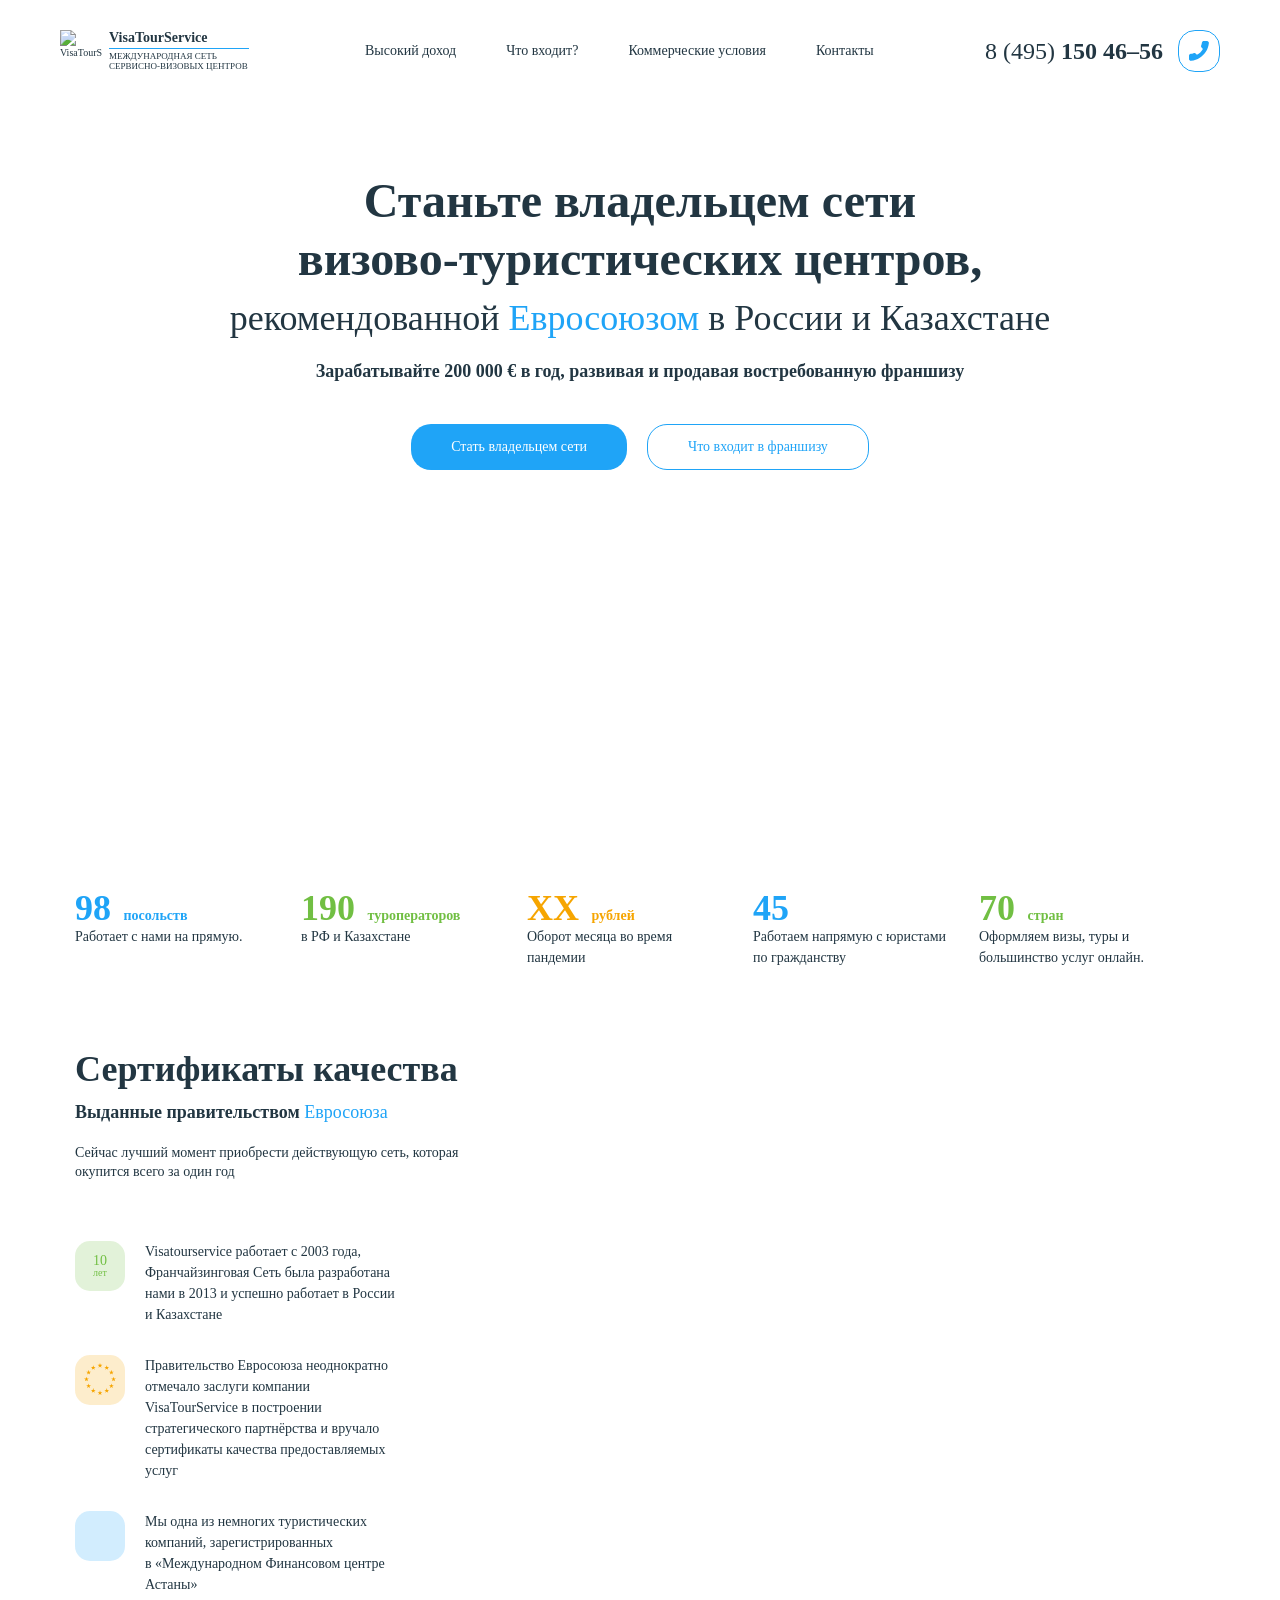
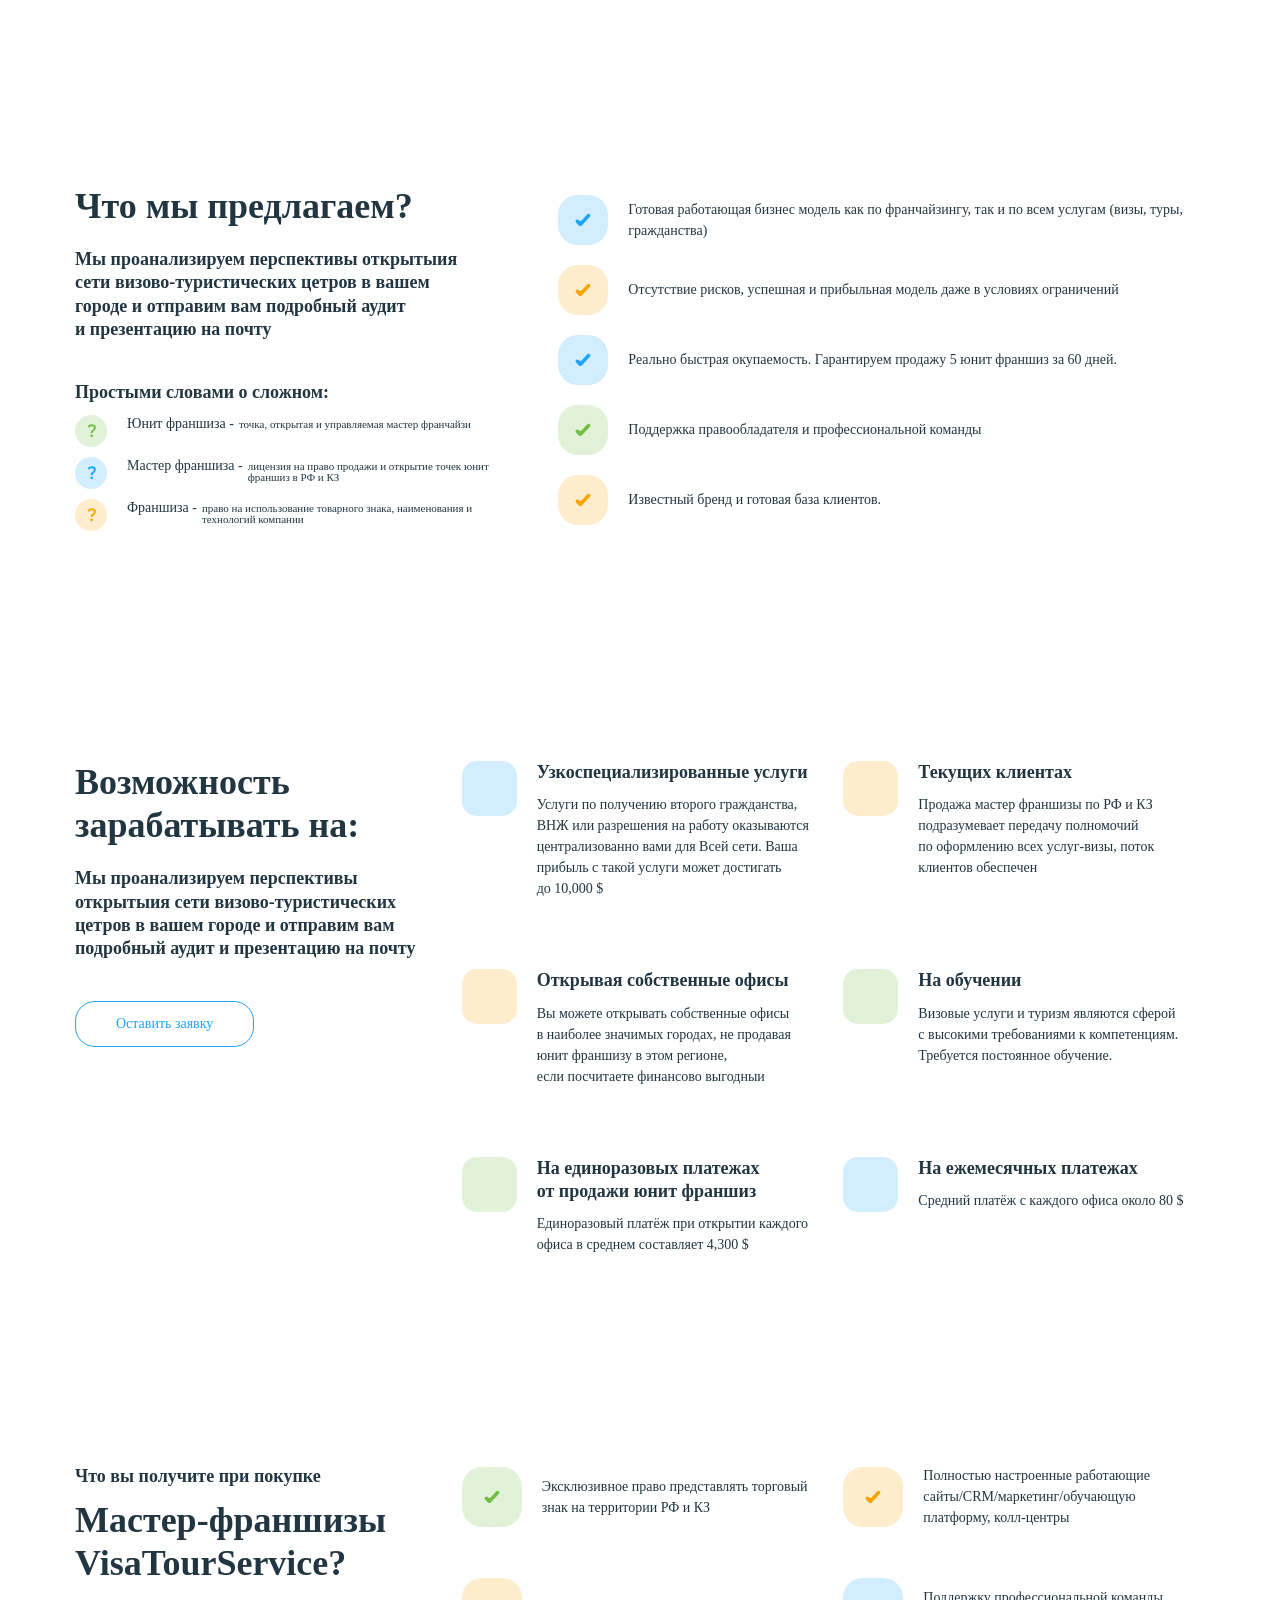
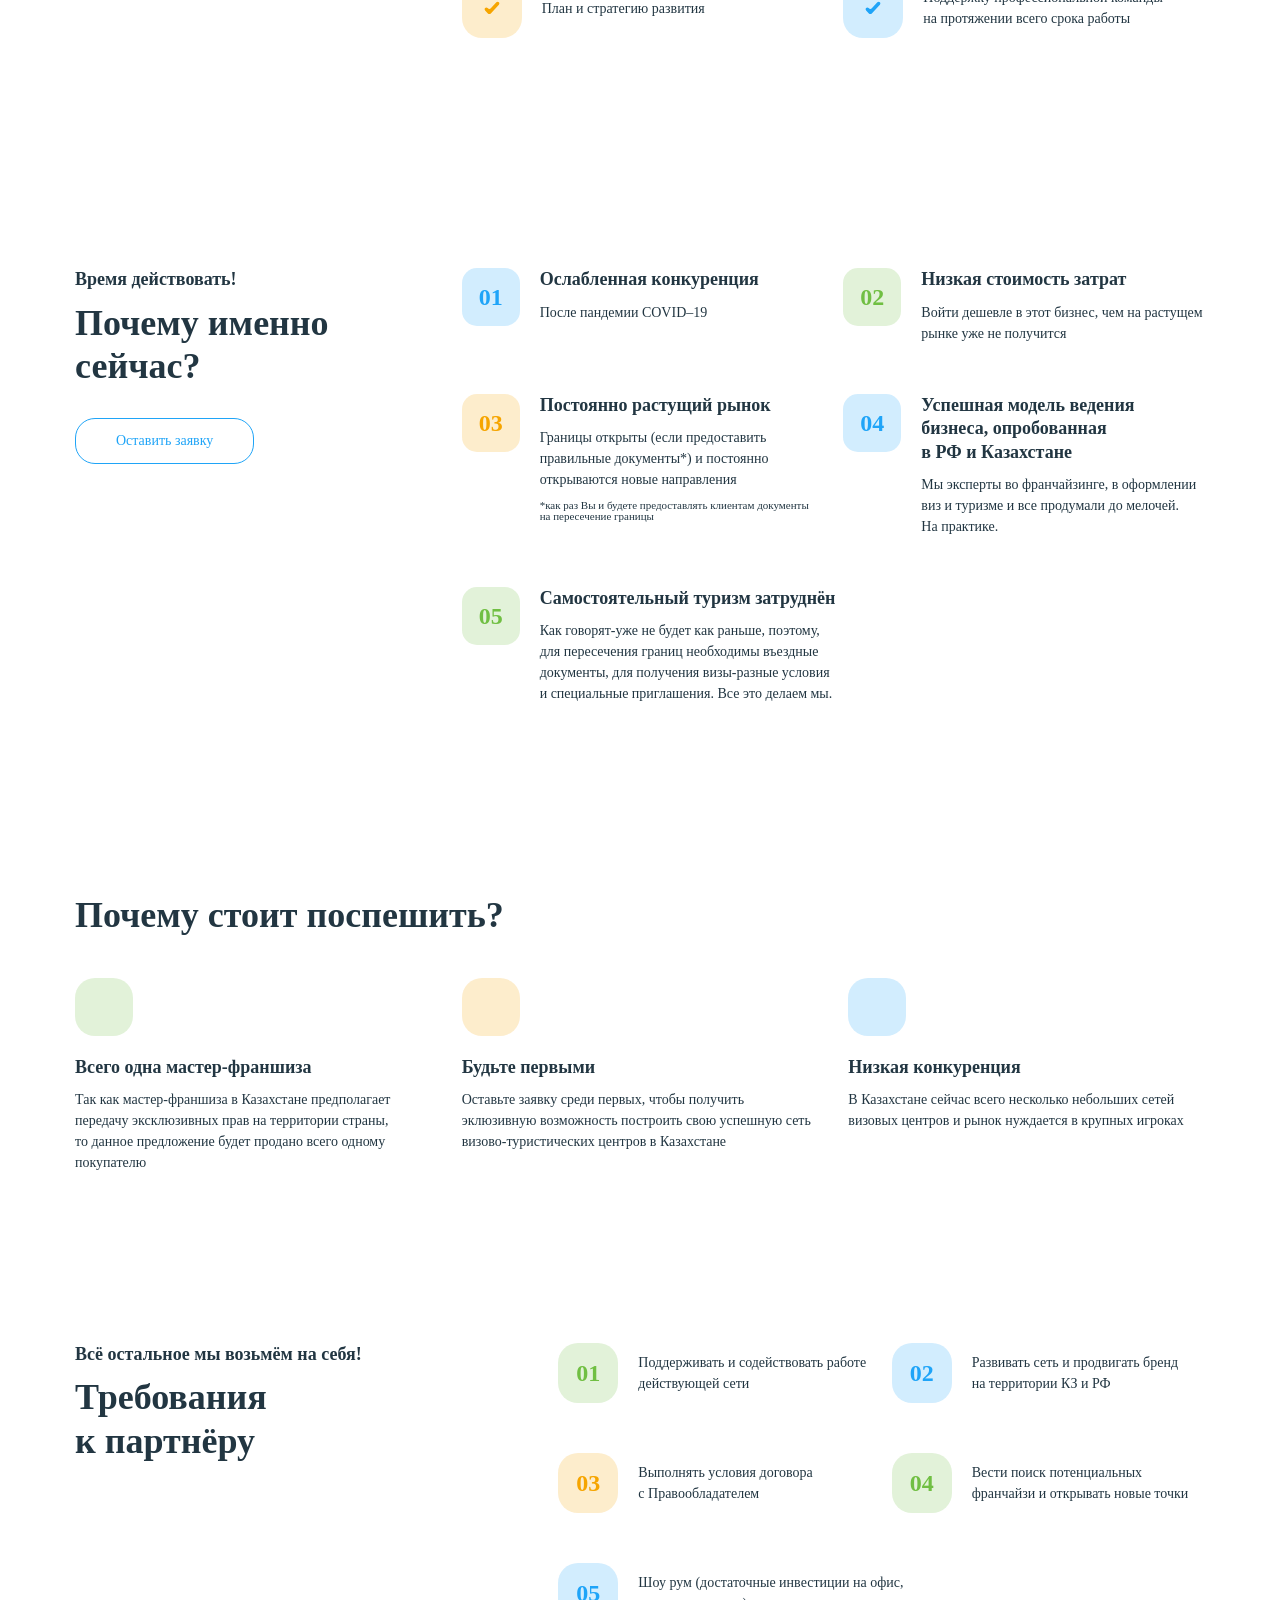
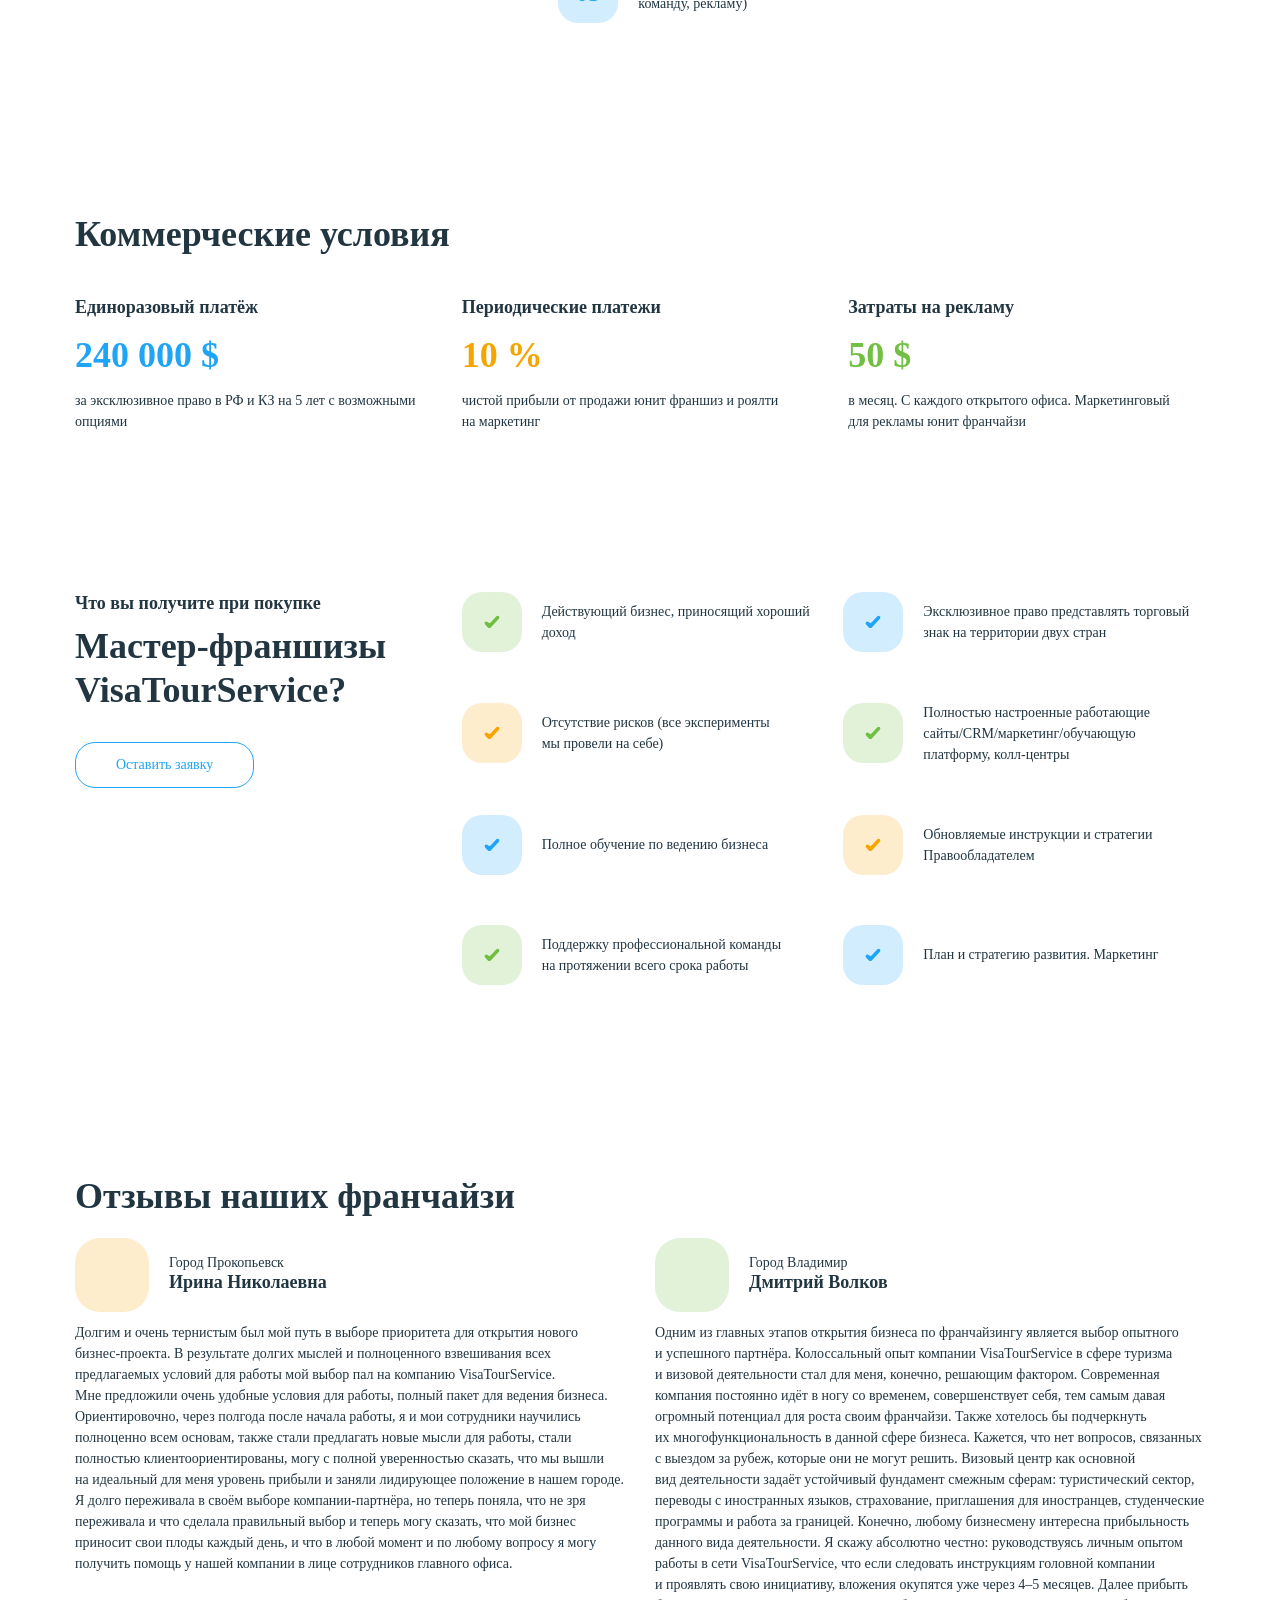
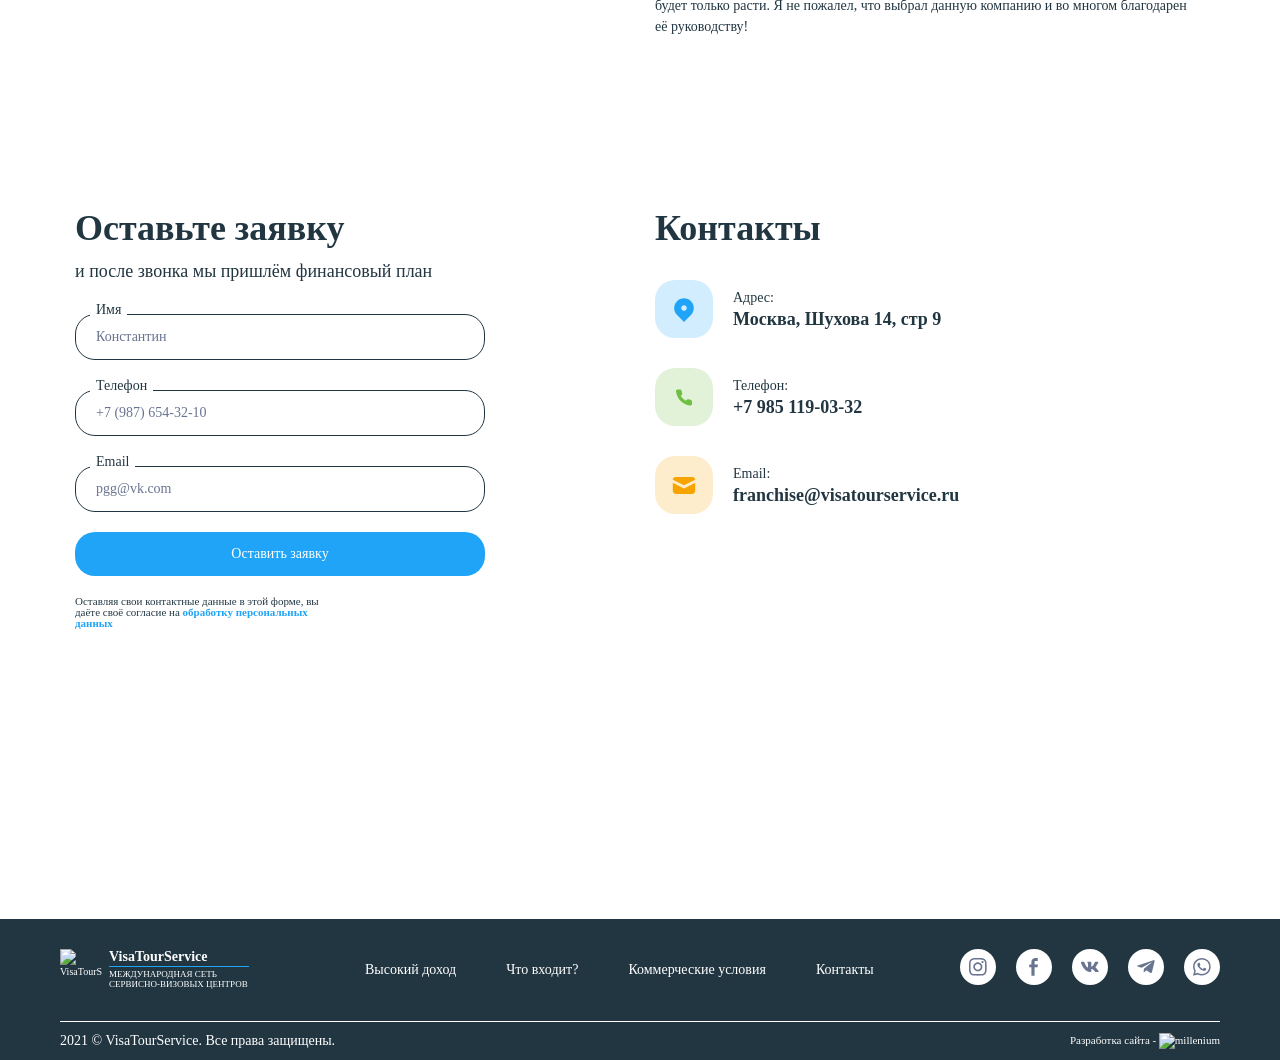
==== commit 5d753719: "prava#1" ====
--- a/app/index.html
+++ b/app/index.html
@@ -3,6 +3,10 @@
 <head>
     <meta charset="UTF-8">
     <title>VTS РФ</title>
+
+    <meta http-equiv="cache-control" content="no-cache" />
+    <meta http-equiv="Pragma" content="no-cache" />
+    <meta http-equiv="Expires" content="-1" />
 
     <meta http-equiv="X-UA-Compatible" content="IE=edge">
     <meta name="viewport" content="width=device-width, initial-scale=1, maximum-scale=1, viewport-fit=cover">
@@ -36,7 +40,7 @@
                     </div>
                 </div>
             </div>
-            <div class="col-xl-6 col order-2 order-lg-1 px-0 px-xl-4">
+            <div class="col-xl-6 col order-2 order-lg-1 px-0 px-xl-4 d-none d-lg-block">
                 <nav class="header_nav">
                     <a href="#scroll_item_4" class="scroll header_navLink a transition_slow"><span class="h5">Высокий доход</span></a>
                     <a href="#scroll_item_3" class="scroll header_navLink a transition_slow"><span class="h5">Что входит?</span></a>
@@ -975,7 +979,7 @@
                     </div>
                 </div>
             </div>
-            <div class="col-xl-6 col-12 order-2 order-xl-1 pt-3 pt-xl-0 px-0 px-xl-4">
+            <div class="col-xl-6 col-12 order-2 order-xl-1 pt-3 pt-xl-0 px-0 px-xl-4  d-none d-lg-block">
                 <nav class="header_nav">
                     <a href="#scroll_item_4" class="scroll header_navLink a transition_slow"><span class="h5">Высокий доход</span></a>
                     <a href="#scroll_item_3" class="scroll header_navLink a transition_slow"><span class="h5">Что входит?</span></a>
--- a/app/css/style.min.css
+++ b/app/css/style.min.css
@@ -17,4 +17,4 @@
 
 MIT License, https://github.com/harvesthq/chosen/blob/master/LICENSE.md
 This file is generated by `grunt build`, do not edit it by hand.
-*/.chosen-container{position:relative;display:inline-block;vertical-align:middle;font-size:13px;-webkit-user-select:none;-moz-user-select:none;-ms-user-select:none;user-select:none}.chosen-container *{box-sizing:border-box}.chosen-container .chosen-drop{position:absolute;top:100%;z-index:1010;width:100%;border:1px solid #aaa;border-top:0;background:#fff;box-shadow:0 4px 5px rgba(0,0,0,.15);clip:rect(0,0,0,0);-webkit-clip-path:inset(100% 100%);clip-path:inset(100% 100%)}.chosen-container.chosen-with-drop .chosen-drop{clip:auto;-webkit-clip-path:none;clip-path:none}.chosen-container a{cursor:pointer}.chosen-container .chosen-single .group-name,.chosen-container .search-choice .group-name{margin-right:4px;overflow:hidden;white-space:nowrap;text-overflow:ellipsis;font-weight:400;color:#999}.chosen-container .chosen-single .group-name:after,.chosen-container .search-choice .group-name:after{content:":";padding-left:2px;vertical-align:top}.chosen-container-single .chosen-single{position:relative;display:block;overflow:hidden;padding:0 0 0 8px;height:25px;border:1px solid #aaa;border-radius:5px;background-color:#fff;background:linear-gradient(#fff 20%,#f6f6f6 50%,#eee 52%,#f4f4f4 100%);background-clip:padding-box;box-shadow:0 0 3px #fff inset,0 1px 1px rgba(0,0,0,.1);color:#444;text-decoration:none;white-space:nowrap;line-height:24px}.chosen-container-single .chosen-default{color:#999}.chosen-container-single .chosen-single span{display:block;overflow:hidden;margin-right:26px;text-overflow:ellipsis;white-space:nowrap}.chosen-container-single .chosen-single-with-deselect span{margin-right:38px}.chosen-container-single .chosen-single abbr{position:absolute;top:6px;right:26px;display:block;width:12px;height:12px;background:url(chosen-sprite.png) -42px 1px no-repeat;font-size:1px}.chosen-container-single .chosen-single abbr:hover{background-position:-42px -10px}.chosen-container-single.chosen-disabled .chosen-single abbr:hover{background-position:-42px -10px}.chosen-container-single .chosen-single div{position:absolute;top:0;right:0;display:block;width:18px;height:100%}.chosen-container-single .chosen-single div b{display:block;width:100%;height:100%;background:url(chosen-sprite.png) no-repeat 0 2px}.chosen-container-single .chosen-search{position:relative;z-index:1010;margin:0;padding:3px 4px;white-space:nowrap}.chosen-container-single .chosen-search input[type=text]{margin:1px 0;padding:4px 20px 4px 5px;width:100%;height:auto;outline:0;border:1px solid #aaa;background:url(chosen-sprite.png) no-repeat 100% -20px;font-size:1em;font-family:sans-serif;line-height:normal;border-radius:0}.chosen-container-single .chosen-drop{margin-top:-1px;border-radius:0 0 4px 4px;background-clip:padding-box}.chosen-container-single.chosen-container-single-nosearch .chosen-search{position:absolute;clip:rect(0,0,0,0);-webkit-clip-path:inset(100% 100%);clip-path:inset(100% 100%)}.chosen-container .chosen-results{color:#444;position:relative;overflow-x:hidden;overflow-y:auto;margin:0 4px 4px 0;padding:0 0 0 4px;max-height:240px;-webkit-overflow-scrolling:touch}.chosen-container .chosen-results li{display:none;margin:0;padding:5px 6px;list-style:none;line-height:15px;word-wrap:break-word;-webkit-touch-callout:none}.chosen-container .chosen-results li.active-result{display:list-item;cursor:pointer}.chosen-container .chosen-results li.disabled-result{display:list-item;color:#ccc;cursor:default}.chosen-container .chosen-results li.highlighted{background-color:#3875d7;background-image:linear-gradient(#3875d7 20%,#2a62bc 90%);color:#fff}.chosen-container .chosen-results li.no-results{color:#777;display:list-item;background:#f4f4f4}.chosen-container .chosen-results li.group-result{display:list-item;font-weight:700;cursor:default}.chosen-container .chosen-results li.group-option{padding-left:15px}.chosen-container .chosen-results li em{font-style:normal;text-decoration:underline}.chosen-container-multi .chosen-choices{position:relative;overflow:hidden;margin:0;padding:0 5px;width:100%;height:auto;border:1px solid #aaa;background-color:#fff;background-image:linear-gradient(#eee 1%,#fff 15%);cursor:text}.chosen-container-multi .chosen-choices li{float:left;list-style:none}.chosen-container-multi .chosen-choices li.search-field{margin:0;padding:0;white-space:nowrap}.chosen-container-multi .chosen-choices li.search-field input[type=text]{margin:1px 0;padding:0;height:25px;outline:0;border:0!important;background:0 0!important;box-shadow:none;color:#999;font-size:100%;font-family:sans-serif;line-height:normal;border-radius:0;width:25px}.chosen-container-multi .chosen-choices li.search-choice{position:relative;margin:3px 5px 3px 0;padding:3px 20px 3px 5px;border:1px solid #aaa;max-width:100%;border-radius:3px;background-color:#eee;background-image:linear-gradient(#f4f4f4 20%,#f0f0f0 50%,#e8e8e8 52%,#eee 100%);background-size:100% 19px;background-repeat:repeat-x;background-clip:padding-box;box-shadow:0 0 2px #fff inset,0 1px 0 rgba(0,0,0,.05);color:#333;line-height:13px;cursor:default}.chosen-container-multi .chosen-choices li.search-choice span{word-wrap:break-word}.chosen-container-multi .chosen-choices li.search-choice .search-choice-close{position:absolute;top:4px;right:3px;display:block;width:12px;height:12px;background:url(chosen-sprite.png) -42px 1px no-repeat;font-size:1px}.chosen-container-multi .chosen-choices li.search-choice .search-choice-close:hover{background-position:-42px -10px}.chosen-container-multi .chosen-choices li.search-choice-disabled{padding-right:5px;border:1px solid #ccc;background-color:#e4e4e4;background-image:linear-gradient(#f4f4f4 20%,#f0f0f0 50%,#e8e8e8 52%,#eee 100%);color:#666}.chosen-container-multi .chosen-choices li.search-choice-focus{background:#d4d4d4}.chosen-container-multi .chosen-choices li.search-choice-focus .search-choice-close{background-position:-42px -10px}.chosen-container-multi .chosen-results{margin:0;padding:0}.chosen-container-multi .chosen-drop .result-selected{display:list-item;color:#ccc;cursor:default}.chosen-container-active .chosen-single{border:1px solid #5897fb;box-shadow:0 0 5px rgba(0,0,0,.3)}.chosen-container-active.chosen-with-drop .chosen-single{border:1px solid #aaa;border-bottom-right-radius:0;border-bottom-left-radius:0;background-image:linear-gradient(#eee 20%,#fff 80%);box-shadow:0 1px 0 #fff inset}.chosen-container-active.chosen-with-drop .chosen-single div{border-left:none;background:0 0}.chosen-container-active.chosen-with-drop .chosen-single div b{background-position:-18px 2px}.chosen-container-active .chosen-choices{border:1px solid #5897fb;box-shadow:0 0 5px rgba(0,0,0,.3)}.chosen-container-active .chosen-choices li.search-field input[type=text]{color:#222!important}.chosen-disabled{opacity:.5!important;cursor:default}.chosen-disabled .chosen-single{cursor:default}.chosen-disabled .chosen-choices .search-choice .search-choice-close{cursor:default}.chosen-rtl{text-align:right}.chosen-rtl .chosen-single{overflow:visible;padding:0 8px 0 0}.chosen-rtl .chosen-single span{margin-right:0;margin-left:26px;direction:rtl}.chosen-rtl .chosen-single-with-deselect span{margin-left:38px}.chosen-rtl .chosen-single div{right:auto;left:3px}.chosen-rtl .chosen-single abbr{right:auto;left:26px}.chosen-rtl .chosen-choices li{float:right}.chosen-rtl .chosen-choices li.search-field input[type=text]{direction:rtl}.chosen-rtl .chosen-choices li.search-choice{margin:3px 5px 3px 0;padding:3px 5px 3px 19px}.chosen-rtl .chosen-choices li.search-choice .search-choice-close{right:auto;left:4px}.chosen-rtl.chosen-container-single .chosen-results{margin:0 0 4px 4px;padding:0 4px 0 0}.chosen-rtl .chosen-results li.group-option{padding-right:15px;padding-left:0}.chosen-rtl.chosen-container-active.chosen-with-drop .chosen-single div{border-right:none}.chosen-rtl .chosen-search input[type=text]{padding:4px 5px 4px 20px;background:url(chosen-sprite.png) no-repeat -30px -20px;direction:rtl}.chosen-rtl.chosen-container-single .chosen-single div b{background-position:6px 2px}.chosen-rtl.chosen-container-single.chosen-with-drop .chosen-single div b{background-position:-12px 2px}@media only screen and (-webkit-min-device-pixel-ratio:1.5),only screen and (min-resolution:144dpi),only screen and (min-resolution:1.5dppx){.chosen-container .chosen-results-scroll-down span,.chosen-container .chosen-results-scroll-up span,.chosen-container-multi .chosen-choices .search-choice .search-choice-close,.chosen-container-single .chosen-search input[type=text],.chosen-container-single .chosen-single abbr,.chosen-container-single .chosen-single div b,.chosen-rtl .chosen-search input[type=text]{background-image:url(chosen-sprite@2x.png)!important;background-size:52px 37px!important;background-repeat:no-repeat!important}}.mCustomScrollbar{touch-action:pinch-zoom}.mCustomScrollbar.mCS_no_scrollbar,.mCustomScrollbar.mCS_touch_action{touch-action:auto}.mCustomScrollBox{position:relative;overflow:hidden;height:100%;max-width:100%;outline:0;direction:ltr}.mCSB_container{overflow:hidden;width:auto;height:auto}.mCSB_inside>.mCSB_container{margin-right:30px}.mCSB_container.mCS_no_scrollbar_y.mCS_y_hidden{margin-right:0}.mCS-dir-rtl>.mCSB_inside>.mCSB_container{margin-right:0;margin-left:30px}.mCS-dir-rtl>.mCSB_inside>.mCSB_container.mCS_no_scrollbar_y.mCS_y_hidden{margin-left:0}.mCSB_scrollTools{position:absolute;width:16px;height:auto;left:auto;top:0;right:0;bottom:0;opacity:.75;filter:"alpha(opacity=75)";-ms-filter:"alpha(opacity=75)"}.mCSB_outside+.mCSB_scrollTools{right:-26px}.mCS-dir-rtl>.mCSB_inside>.mCSB_scrollTools,.mCS-dir-rtl>.mCSB_outside+.mCSB_scrollTools{right:auto;left:0}.mCS-dir-rtl>.mCSB_outside+.mCSB_scrollTools{left:-26px}.mCSB_scrollTools .mCSB_draggerContainer{position:absolute;top:0;left:0;bottom:0;right:0;height:auto}.mCSB_scrollTools a+.mCSB_draggerContainer{margin:20px 0}.mCSB_scrollTools .mCSB_draggerRail{width:2px;height:100%;margin:0 auto;border-radius:16px}.mCSB_scrollTools .mCSB_dragger{cursor:pointer;width:100%;height:30px;z-index:1}.mCSB_scrollTools .mCSB_dragger .mCSB_dragger_bar{position:relative;width:4px;height:100%;margin:0 auto;border-radius:16px;text-align:center}.mCSB_scrollTools_vertical.mCSB_scrollTools_onDrag_expand .mCSB_dragger.mCSB_dragger_onDrag_expanded .mCSB_dragger_bar,.mCSB_scrollTools_vertical.mCSB_scrollTools_onDrag_expand .mCSB_draggerContainer:hover .mCSB_dragger .mCSB_dragger_bar{width:12px}.mCSB_scrollTools_vertical.mCSB_scrollTools_onDrag_expand .mCSB_dragger.mCSB_dragger_onDrag_expanded+.mCSB_draggerRail,.mCSB_scrollTools_vertical.mCSB_scrollTools_onDrag_expand .mCSB_draggerContainer:hover .mCSB_draggerRail{width:8px}.mCSB_scrollTools .mCSB_buttonDown,.mCSB_scrollTools .mCSB_buttonUp{display:block;position:absolute;height:20px;width:100%;overflow:hidden;margin:0 auto;cursor:pointer}.mCSB_scrollTools .mCSB_buttonDown{bottom:0}.mCSB_horizontal.mCSB_inside>.mCSB_container{margin-right:0;margin-bottom:30px}.mCSB_horizontal.mCSB_outside>.mCSB_container{min-height:100%}.mCSB_horizontal>.mCSB_container.mCS_no_scrollbar_x.mCS_x_hidden{margin-bottom:0}.mCSB_scrollTools.mCSB_scrollTools_horizontal{width:auto;height:16px;top:auto;right:0;bottom:0;left:0}.mCustomScrollBox+.mCSB_scrollTools+.mCSB_scrollTools.mCSB_scrollTools_horizontal,.mCustomScrollBox+.mCSB_scrollTools.mCSB_scrollTools_horizontal{bottom:-26px}.mCSB_scrollTools.mCSB_scrollTools_horizontal a+.mCSB_draggerContainer{margin:0 20px}.mCSB_scrollTools.mCSB_scrollTools_horizontal .mCSB_draggerRail{width:100%;height:2px;margin:7px 0}.mCSB_scrollTools.mCSB_scrollTools_horizontal .mCSB_dragger{width:30px;height:100%;left:0}.mCSB_scrollTools.mCSB_scrollTools_horizontal .mCSB_dragger .mCSB_dragger_bar{width:100%;height:4px;margin:6px auto}.mCSB_scrollTools_horizontal.mCSB_scrollTools_onDrag_expand .mCSB_dragger.mCSB_dragger_onDrag_expanded .mCSB_dragger_bar,.mCSB_scrollTools_horizontal.mCSB_scrollTools_onDrag_expand .mCSB_draggerContainer:hover .mCSB_dragger .mCSB_dragger_bar{height:12px;margin:2px auto}.mCSB_scrollTools_horizontal.mCSB_scrollTools_onDrag_expand .mCSB_dragger.mCSB_dragger_onDrag_expanded+.mCSB_draggerRail,.mCSB_scrollTools_horizontal.mCSB_scrollTools_onDrag_expand .mCSB_draggerContainer:hover .mCSB_draggerRail{height:8px;margin:4px 0}.mCSB_scrollTools.mCSB_scrollTools_horizontal .mCSB_buttonLeft,.mCSB_scrollTools.mCSB_scrollTools_horizontal .mCSB_buttonRight{display:block;position:absolute;width:20px;height:100%;overflow:hidden;margin:0 auto;cursor:pointer}.mCSB_scrollTools.mCSB_scrollTools_horizontal .mCSB_buttonLeft{left:0}.mCSB_scrollTools.mCSB_scrollTools_horizontal .mCSB_buttonRight{right:0}.mCSB_container_wrapper{position:absolute;height:auto;width:auto;overflow:hidden;top:0;left:0;right:0;bottom:0;margin-right:30px;margin-bottom:30px}.mCSB_container_wrapper>.mCSB_container{padding-right:30px;padding-bottom:30px;box-sizing:border-box}.mCSB_vertical_horizontal>.mCSB_scrollTools.mCSB_scrollTools_vertical{bottom:20px}.mCSB_vertical_horizontal>.mCSB_scrollTools.mCSB_scrollTools_horizontal{right:20px}.mCSB_container_wrapper.mCS_no_scrollbar_x.mCS_x_hidden+.mCSB_scrollTools.mCSB_scrollTools_vertical{bottom:0}.mCS-dir-rtl>.mCustomScrollBox.mCSB_vertical_horizontal.mCSB_inside>.mCSB_scrollTools.mCSB_scrollTools_horizontal,.mCSB_container_wrapper.mCS_no_scrollbar_y.mCS_y_hidden+.mCSB_scrollTools~.mCSB_scrollTools.mCSB_scrollTools_horizontal{right:0}.mCS-dir-rtl>.mCustomScrollBox.mCSB_vertical_horizontal.mCSB_inside>.mCSB_scrollTools.mCSB_scrollTools_horizontal{left:20px}.mCS-dir-rtl>.mCustomScrollBox.mCSB_vertical_horizontal.mCSB_inside>.mCSB_container_wrapper.mCS_no_scrollbar_y.mCS_y_hidden+.mCSB_scrollTools~.mCSB_scrollTools.mCSB_scrollTools_horizontal{left:0}.mCS-dir-rtl>.mCSB_inside>.mCSB_container_wrapper{margin-right:0;margin-left:30px}.mCSB_container_wrapper.mCS_no_scrollbar_y.mCS_y_hidden>.mCSB_container{padding-right:0}.mCSB_container_wrapper.mCS_no_scrollbar_x.mCS_x_hidden>.mCSB_container{padding-bottom:0}.mCustomScrollBox.mCSB_vertical_horizontal.mCSB_inside>.mCSB_container_wrapper.mCS_no_scrollbar_y.mCS_y_hidden{margin-right:0;margin-left:0}.mCustomScrollBox.mCSB_vertical_horizontal.mCSB_inside>.mCSB_container_wrapper.mCS_no_scrollbar_x.mCS_x_hidden{margin-bottom:0}.mCSB_scrollTools,.mCSB_scrollTools .mCSB_buttonDown,.mCSB_scrollTools .mCSB_buttonLeft,.mCSB_scrollTools .mCSB_buttonRight,.mCSB_scrollTools .mCSB_buttonUp,.mCSB_scrollTools .mCSB_dragger .mCSB_dragger_bar{transition:opacity .2s ease-in-out,background-color .2s ease-in-out}.mCSB_scrollTools_horizontal.mCSB_scrollTools_onDrag_expand .mCSB_draggerRail,.mCSB_scrollTools_horizontal.mCSB_scrollTools_onDrag_expand .mCSB_dragger_bar,.mCSB_scrollTools_vertical.mCSB_scrollTools_onDrag_expand .mCSB_draggerRail,.mCSB_scrollTools_vertical.mCSB_scrollTools_onDrag_expand .mCSB_dragger_bar{transition:width .2s ease-out .2s,height .2s ease-out .2s,margin-left .2s ease-out .2s,margin-right .2s ease-out .2s,margin-top .2s ease-out .2s,margin-bottom .2s ease-out .2s,opacity .2s ease-in-out,background-color .2s ease-in-out}.mCS-autoHide>.mCustomScrollBox>.mCSB_scrollTools,.mCS-autoHide>.mCustomScrollBox~.mCSB_scrollTools{opacity:0;filter:"alpha(opacity=0)";-ms-filter:"alpha(opacity=0)"}.mCS-autoHide:hover>.mCustomScrollBox>.mCSB_scrollTools,.mCS-autoHide:hover>.mCustomScrollBox~.mCSB_scrollTools,.mCustomScrollBox:hover>.mCSB_scrollTools,.mCustomScrollBox:hover~.mCSB_scrollTools,.mCustomScrollbar>.mCustomScrollBox>.mCSB_scrollTools.mCSB_scrollTools_onDrag,.mCustomScrollbar>.mCustomScrollBox~.mCSB_scrollTools.mCSB_scrollTools_onDrag{opacity:1;filter:"alpha(opacity=100)";-ms-filter:"alpha(opacity=100)"}.mCSB_scrollTools .mCSB_draggerRail{background-color:#000;background-color:rgba(0,0,0,.4);filter:"alpha(opacity=40)";-ms-filter:"alpha(opacity=40)"}.mCSB_scrollTools .mCSB_dragger .mCSB_dragger_bar{background-color:#fff;background-color:rgba(255,255,255,.75);filter:"alpha(opacity=75)";-ms-filter:"alpha(opacity=75)"}.mCSB_scrollTools .mCSB_dragger:hover .mCSB_dragger_bar{background-color:#fff;background-color:rgba(255,255,255,.85);filter:"alpha(opacity=85)";-ms-filter:"alpha(opacity=85)"}.mCSB_scrollTools .mCSB_dragger.mCSB_dragger_onDrag .mCSB_dragger_bar,.mCSB_scrollTools .mCSB_dragger:active .mCSB_dragger_bar{background-color:#fff;background-color:rgba(255,255,255,.9);filter:"alpha(opacity=90)";-ms-filter:"alpha(opacity=90)"}.mCSB_scrollTools .mCSB_buttonDown,.mCSB_scrollTools .mCSB_buttonLeft,.mCSB_scrollTools .mCSB_buttonRight,.mCSB_scrollTools .mCSB_buttonUp{background-image:url(mCSB_buttons.png);background-repeat:no-repeat;opacity:.4;filter:"alpha(opacity=40)";-ms-filter:"alpha(opacity=40)"}.mCSB_scrollTools .mCSB_buttonUp{background-position:0 0}.mCSB_scrollTools .mCSB_buttonDown{background-position:0 -20px}.mCSB_scrollTools .mCSB_buttonLeft{background-position:0 -40px}.mCSB_scrollTools .mCSB_buttonRight{background-position:0 -56px}.mCSB_scrollTools .mCSB_buttonDown:hover,.mCSB_scrollTools .mCSB_buttonLeft:hover,.mCSB_scrollTools .mCSB_buttonRight:hover,.mCSB_scrollTools .mCSB_buttonUp:hover{opacity:.75;filter:"alpha(opacity=75)";-ms-filter:"alpha(opacity=75)"}.mCSB_scrollTools .mCSB_buttonDown:active,.mCSB_scrollTools .mCSB_buttonLeft:active,.mCSB_scrollTools .mCSB_buttonRight:active,.mCSB_scrollTools .mCSB_buttonUp:active{opacity:.9;filter:"alpha(opacity=90)";-ms-filter:"alpha(opacity=90)"}.mCS-dark.mCSB_scrollTools .mCSB_draggerRail{background-color:#000;background-color:rgba(0,0,0,.15)}.mCS-dark.mCSB_scrollTools .mCSB_dragger .mCSB_dragger_bar{background-color:#000;background-color:rgba(0,0,0,.75)}.mCS-dark.mCSB_scrollTools .mCSB_dragger:hover .mCSB_dragger_bar{background-color:rgba(0,0,0,.85)}.mCS-dark.mCSB_scrollTools .mCSB_dragger.mCSB_dragger_onDrag .mCSB_dragger_bar,.mCS-dark.mCSB_scrollTools .mCSB_dragger:active .mCSB_dragger_bar{background-color:rgba(0,0,0,.9)}.mCS-dark.mCSB_scrollTools .mCSB_buttonUp{background-position:-80px 0}.mCS-dark.mCSB_scrollTools .mCSB_buttonDown{background-position:-80px -20px}.mCS-dark.mCSB_scrollTools .mCSB_buttonLeft{background-position:-80px -40px}.mCS-dark.mCSB_scrollTools .mCSB_buttonRight{background-position:-80px -56px}.mCS-dark-2.mCSB_scrollTools .mCSB_draggerRail,.mCS-light-2.mCSB_scrollTools .mCSB_draggerRail{width:4px;background-color:#fff;background-color:rgba(255,255,255,.1);border-radius:1px}.mCS-dark-2.mCSB_scrollTools .mCSB_dragger .mCSB_dragger_bar,.mCS-light-2.mCSB_scrollTools .mCSB_dragger .mCSB_dragger_bar{width:4px;background-color:#fff;background-color:rgba(255,255,255,.75);border-radius:1px}.mCS-dark-2.mCSB_scrollTools_horizontal .mCSB_dragger .mCSB_dragger_bar,.mCS-dark-2.mCSB_scrollTools_horizontal .mCSB_draggerRail,.mCS-light-2.mCSB_scrollTools_horizontal .mCSB_dragger .mCSB_dragger_bar,.mCS-light-2.mCSB_scrollTools_horizontal .mCSB_draggerRail{width:100%;height:4px;margin:6px auto}.mCS-light-2.mCSB_scrollTools .mCSB_dragger:hover .mCSB_dragger_bar{background-color:#fff;background-color:rgba(255,255,255,.85)}.mCS-light-2.mCSB_scrollTools .mCSB_dragger.mCSB_dragger_onDrag .mCSB_dragger_bar,.mCS-light-2.mCSB_scrollTools .mCSB_dragger:active .mCSB_dragger_bar{background-color:#fff;background-color:rgba(255,255,255,.9)}.mCS-light-2.mCSB_scrollTools .mCSB_buttonUp{background-position:-32px 0}.mCS-light-2.mCSB_scrollTools .mCSB_buttonDown{background-position:-32px -20px}.mCS-light-2.mCSB_scrollTools .mCSB_buttonLeft{background-position:-40px -40px}.mCS-light-2.mCSB_scrollTools .mCSB_buttonRight{background-position:-40px -56px}.mCS-dark-2.mCSB_scrollTools .mCSB_draggerRail{background-color:#000;background-color:rgba(0,0,0,.1);border-radius:1px}.mCS-dark-2.mCSB_scrollTools .mCSB_dragger .mCSB_dragger_bar{background-color:#000;background-color:rgba(0,0,0,.75);border-radius:1px}.mCS-dark-2.mCSB_scrollTools .mCSB_dragger:hover .mCSB_dragger_bar{background-color:#000;background-color:rgba(0,0,0,.85)}.mCS-dark-2.mCSB_scrollTools .mCSB_dragger.mCSB_dragger_onDrag .mCSB_dragger_bar,.mCS-dark-2.mCSB_scrollTools .mCSB_dragger:active .mCSB_dragger_bar{background-color:#000;background-color:rgba(0,0,0,.9)}.mCS-dark-2.mCSB_scrollTools .mCSB_buttonUp{background-position:-112px 0}.mCS-dark-2.mCSB_scrollTools .mCSB_buttonDown{background-position:-112px -20px}.mCS-dark-2.mCSB_scrollTools .mCSB_buttonLeft{background-position:-120px -40px}.mCS-dark-2.mCSB_scrollTools .mCSB_buttonRight{background-position:-120px -56px}.mCS-dark-thick.mCSB_scrollTools .mCSB_draggerRail,.mCS-light-thick.mCSB_scrollTools .mCSB_draggerRail{width:4px;background-color:#fff;background-color:rgba(255,255,255,.1);border-radius:2px}.mCS-dark-thick.mCSB_scrollTools .mCSB_dragger .mCSB_dragger_bar,.mCS-light-thick.mCSB_scrollTools .mCSB_dragger .mCSB_dragger_bar{width:6px;background-color:#fff;background-color:rgba(255,255,255,.75);border-radius:2px}.mCS-dark-thick.mCSB_scrollTools_horizontal .mCSB_draggerRail,.mCS-light-thick.mCSB_scrollTools_horizontal .mCSB_draggerRail{width:100%;height:4px;margin:6px 0}.mCS-dark-thick.mCSB_scrollTools_horizontal .mCSB_dragger .mCSB_dragger_bar,.mCS-light-thick.mCSB_scrollTools_horizontal .mCSB_dragger .mCSB_dragger_bar{width:100%;height:6px;margin:5px auto}.mCS-light-thick.mCSB_scrollTools .mCSB_dragger:hover .mCSB_dragger_bar{background-color:#fff;background-color:rgba(255,255,255,.85)}.mCS-light-thick.mCSB_scrollTools .mCSB_dragger.mCSB_dragger_onDrag .mCSB_dragger_bar,.mCS-light-thick.mCSB_scrollTools .mCSB_dragger:active .mCSB_dragger_bar{background-color:#fff;background-color:rgba(255,255,255,.9)}.mCS-light-thick.mCSB_scrollTools .mCSB_buttonUp{background-position:-16px 0}.mCS-light-thick.mCSB_scrollTools .mCSB_buttonDown{background-position:-16px -20px}.mCS-light-thick.mCSB_scrollTools .mCSB_buttonLeft{background-position:-20px -40px}.mCS-light-thick.mCSB_scrollTools .mCSB_buttonRight{background-position:-20px -56px}.mCS-dark-thick.mCSB_scrollTools .mCSB_draggerRail{background-color:#000;background-color:rgba(0,0,0,.1);border-radius:2px}.mCS-dark-thick.mCSB_scrollTools .mCSB_dragger .mCSB_dragger_bar{background-color:#000;background-color:rgba(0,0,0,.75);border-radius:2px}.mCS-dark-thick.mCSB_scrollTools .mCSB_dragger:hover .mCSB_dragger_bar{background-color:#000;background-color:rgba(0,0,0,.85)}.mCS-dark-thick.mCSB_scrollTools .mCSB_dragger.mCSB_dragger_onDrag .mCSB_dragger_bar,.mCS-dark-thick.mCSB_scrollTools .mCSB_dragger:active .mCSB_dragger_bar{background-color:#000;background-color:rgba(0,0,0,.9)}.mCS-dark-thick.mCSB_scrollTools .mCSB_buttonUp{background-position:-96px 0}.mCS-dark-thick.mCSB_scrollTools .mCSB_buttonDown{background-position:-96px -20px}.mCS-dark-thick.mCSB_scrollTools .mCSB_buttonLeft{background-position:-100px -40px}.mCS-dark-thick.mCSB_scrollTools .mCSB_buttonRight{background-position:-100px -56px}.mCS-light-thin.mCSB_scrollTools .mCSB_draggerRail{background-color:#fff;background-color:rgba(255,255,255,.1)}.mCS-dark-thin.mCSB_scrollTools .mCSB_dragger .mCSB_dragger_bar,.mCS-light-thin.mCSB_scrollTools .mCSB_dragger .mCSB_dragger_bar{width:2px}.mCS-dark-thin.mCSB_scrollTools_horizontal .mCSB_draggerRail,.mCS-light-thin.mCSB_scrollTools_horizontal .mCSB_draggerRail{width:100%}.mCS-dark-thin.mCSB_scrollTools_horizontal .mCSB_dragger .mCSB_dragger_bar,.mCS-light-thin.mCSB_scrollTools_horizontal .mCSB_dragger .mCSB_dragger_bar{width:100%;height:2px;margin:7px auto}.mCS-dark-thin.mCSB_scrollTools .mCSB_draggerRail{background-color:#000;background-color:rgba(0,0,0,.15)}.mCS-dark-thin.mCSB_scrollTools .mCSB_dragger .mCSB_dragger_bar{background-color:#000;background-color:rgba(0,0,0,.75)}.mCS-dark-thin.mCSB_scrollTools .mCSB_dragger:hover .mCSB_dragger_bar{background-color:#000;background-color:rgba(0,0,0,.85)}.mCS-dark-thin.mCSB_scrollTools .mCSB_dragger.mCSB_dragger_onDrag .mCSB_dragger_bar,.mCS-dark-thin.mCSB_scrollTools .mCSB_dragger:active .mCSB_dragger_bar{background-color:#000;background-color:rgba(0,0,0,.9)}.mCS-dark-thin.mCSB_scrollTools .mCSB_buttonUp{background-position:-80px 0}.mCS-dark-thin.mCSB_scrollTools .mCSB_buttonDown{background-position:-80px -20px}.mCS-dark-thin.mCSB_scrollTools .mCSB_buttonLeft{background-position:-80px -40px}.mCS-dark-thin.mCSB_scrollTools .mCSB_buttonRight{background-position:-80px -56px}.mCS-rounded.mCSB_scrollTools .mCSB_draggerRail{background-color:#fff;background-color:rgba(255,255,255,.15)}.mCS-rounded-dark.mCSB_scrollTools .mCSB_dragger,.mCS-rounded-dots-dark.mCSB_scrollTools .mCSB_dragger,.mCS-rounded-dots.mCSB_scrollTools .mCSB_dragger,.mCS-rounded.mCSB_scrollTools .mCSB_dragger{height:14px}.mCS-rounded-dark.mCSB_scrollTools .mCSB_dragger .mCSB_dragger_bar,.mCS-rounded-dots-dark.mCSB_scrollTools .mCSB_dragger .mCSB_dragger_bar,.mCS-rounded-dots.mCSB_scrollTools .mCSB_dragger .mCSB_dragger_bar,.mCS-rounded.mCSB_scrollTools .mCSB_dragger .mCSB_dragger_bar{width:14px;margin:0 1px}.mCS-rounded-dark.mCSB_scrollTools_horizontal .mCSB_dragger,.mCS-rounded-dots-dark.mCSB_scrollTools_horizontal .mCSB_dragger,.mCS-rounded-dots.mCSB_scrollTools_horizontal .mCSB_dragger,.mCS-rounded.mCSB_scrollTools_horizontal .mCSB_dragger{width:14px}.mCS-rounded-dark.mCSB_scrollTools_horizontal .mCSB_dragger .mCSB_dragger_bar,.mCS-rounded-dots-dark.mCSB_scrollTools_horizontal .mCSB_dragger .mCSB_dragger_bar,.mCS-rounded-dots.mCSB_scrollTools_horizontal .mCSB_dragger .mCSB_dragger_bar,.mCS-rounded.mCSB_scrollTools_horizontal .mCSB_dragger .mCSB_dragger_bar{height:14px;margin:1px 0}.mCS-rounded-dark.mCSB_scrollTools_vertical.mCSB_scrollTools_onDrag_expand .mCSB_dragger.mCSB_dragger_onDrag_expanded .mCSB_dragger_bar,.mCS-rounded-dark.mCSB_scrollTools_vertical.mCSB_scrollTools_onDrag_expand .mCSB_draggerContainer:hover .mCSB_dragger .mCSB_dragger_bar,.mCS-rounded.mCSB_scrollTools_vertical.mCSB_scrollTools_onDrag_expand .mCSB_dragger.mCSB_dragger_onDrag_expanded .mCSB_dragger_bar,.mCS-rounded.mCSB_scrollTools_vertical.mCSB_scrollTools_onDrag_expand .mCSB_draggerContainer:hover .mCSB_dragger .mCSB_dragger_bar{width:16px;height:16px;margin:-1px 0}.mCS-rounded-dark.mCSB_scrollTools_vertical.mCSB_scrollTools_onDrag_expand .mCSB_dragger.mCSB_dragger_onDrag_expanded+.mCSB_draggerRail,.mCS-rounded-dark.mCSB_scrollTools_vertical.mCSB_scrollTools_onDrag_expand .mCSB_draggerContainer:hover .mCSB_draggerRail,.mCS-rounded.mCSB_scrollTools_vertical.mCSB_scrollTools_onDrag_expand .mCSB_dragger.mCSB_dragger_onDrag_expanded+.mCSB_draggerRail,.mCS-rounded.mCSB_scrollTools_vertical.mCSB_scrollTools_onDrag_expand .mCSB_draggerContainer:hover .mCSB_draggerRail{width:4px}.mCS-rounded-dark.mCSB_scrollTools_horizontal.mCSB_scrollTools_onDrag_expand .mCSB_dragger.mCSB_dragger_onDrag_expanded .mCSB_dragger_bar,.mCS-rounded-dark.mCSB_scrollTools_horizontal.mCSB_scrollTools_onDrag_expand .mCSB_draggerContainer:hover .mCSB_dragger .mCSB_dragger_bar,.mCS-rounded.mCSB_scrollTools_horizontal.mCSB_scrollTools_onDrag_expand .mCSB_dragger.mCSB_dragger_onDrag_expanded .mCSB_dragger_bar,.mCS-rounded.mCSB_scrollTools_horizontal.mCSB_scrollTools_onDrag_expand .mCSB_draggerContainer:hover .mCSB_dragger .mCSB_dragger_bar{height:16px;width:16px;margin:0 -1px}.mCS-rounded-dark.mCSB_scrollTools_horizontal.mCSB_scrollTools_onDrag_expand .mCSB_dragger.mCSB_dragger_onDrag_expanded+.mCSB_draggerRail,.mCS-rounded-dark.mCSB_scrollTools_horizontal.mCSB_scrollTools_onDrag_expand .mCSB_draggerContainer:hover .mCSB_draggerRail,.mCS-rounded.mCSB_scrollTools_horizontal.mCSB_scrollTools_onDrag_expand .mCSB_dragger.mCSB_dragger_onDrag_expanded+.mCSB_draggerRail,.mCS-rounded.mCSB_scrollTools_horizontal.mCSB_scrollTools_onDrag_expand .mCSB_draggerContainer:hover .mCSB_draggerRail{height:4px;margin:6px 0}.mCS-rounded.mCSB_scrollTools .mCSB_buttonUp{background-position:0 -72px}.mCS-rounded.mCSB_scrollTools .mCSB_buttonDown{background-position:0 -92px}.mCS-rounded.mCSB_scrollTools .mCSB_buttonLeft{background-position:0 -112px}.mCS-rounded.mCSB_scrollTools .mCSB_buttonRight{background-position:0 -128px}.mCS-rounded-dark.mCSB_scrollTools .mCSB_dragger .mCSB_dragger_bar,.mCS-rounded-dots-dark.mCSB_scrollTools .mCSB_dragger .mCSB_dragger_bar{background-color:#000;background-color:rgba(0,0,0,.75)}.mCS-rounded-dark.mCSB_scrollTools .mCSB_draggerRail{background-color:#000;background-color:rgba(0,0,0,.15)}.mCS-rounded-dark.mCSB_scrollTools .mCSB_dragger:hover .mCSB_dragger_bar,.mCS-rounded-dots-dark.mCSB_scrollTools .mCSB_dragger:hover .mCSB_dragger_bar{background-color:#000;background-color:rgba(0,0,0,.85)}.mCS-rounded-dark.mCSB_scrollTools .mCSB_dragger.mCSB_dragger_onDrag .mCSB_dragger_bar,.mCS-rounded-dark.mCSB_scrollTools .mCSB_dragger:active .mCSB_dragger_bar,.mCS-rounded-dots-dark.mCSB_scrollTools .mCSB_dragger.mCSB_dragger_onDrag .mCSB_dragger_bar,.mCS-rounded-dots-dark.mCSB_scrollTools .mCSB_dragger:active .mCSB_dragger_bar{background-color:#000;background-color:rgba(0,0,0,.9)}.mCS-rounded-dark.mCSB_scrollTools .mCSB_buttonUp{background-position:-80px -72px}.mCS-rounded-dark.mCSB_scrollTools .mCSB_buttonDown{background-position:-80px -92px}.mCS-rounded-dark.mCSB_scrollTools .mCSB_buttonLeft{background-position:-80px -112px}.mCS-rounded-dark.mCSB_scrollTools .mCSB_buttonRight{background-position:-80px -128px}.mCS-rounded-dots-dark.mCSB_scrollTools_vertical .mCSB_draggerRail,.mCS-rounded-dots.mCSB_scrollTools_vertical .mCSB_draggerRail{width:4px}.mCS-rounded-dots-dark.mCSB_scrollTools .mCSB_draggerRail,.mCS-rounded-dots-dark.mCSB_scrollTools_horizontal .mCSB_draggerRail,.mCS-rounded-dots.mCSB_scrollTools .mCSB_draggerRail,.mCS-rounded-dots.mCSB_scrollTools_horizontal .mCSB_draggerRail{background-color:transparent;background-position:center}.mCS-rounded-dots-dark.mCSB_scrollTools .mCSB_draggerRail,.mCS-rounded-dots.mCSB_scrollTools .mCSB_draggerRail{background-image:url([data-uri]);background-repeat:repeat-y;opacity:.3;filter:"alpha(opacity=30)";-ms-filter:"alpha(opacity=30)"}.mCS-rounded-dots-dark.mCSB_scrollTools_horizontal .mCSB_draggerRail,.mCS-rounded-dots.mCSB_scrollTools_horizontal .mCSB_draggerRail{height:4px;margin:6px 0;background-repeat:repeat-x}.mCS-rounded-dots.mCSB_scrollTools .mCSB_buttonUp{background-position:-16px -72px}.mCS-rounded-dots.mCSB_scrollTools .mCSB_buttonDown{background-position:-16px -92px}.mCS-rounded-dots.mCSB_scrollTools .mCSB_buttonLeft{background-position:-20px -112px}.mCS-rounded-dots.mCSB_scrollTools .mCSB_buttonRight{background-position:-20px -128px}.mCS-rounded-dots-dark.mCSB_scrollTools .mCSB_draggerRail{background-image:url([data-uri])}.mCS-rounded-dots-dark.mCSB_scrollTools .mCSB_buttonUp{background-position:-96px -72px}.mCS-rounded-dots-dark.mCSB_scrollTools .mCSB_buttonDown{background-position:-96px -92px}.mCS-rounded-dots-dark.mCSB_scrollTools .mCSB_buttonLeft{background-position:-100px -112px}.mCS-rounded-dots-dark.mCSB_scrollTools .mCSB_buttonRight{background-position:-100px -128px}.mCS-3d-dark.mCSB_scrollTools .mCSB_dragger .mCSB_dragger_bar,.mCS-3d-thick-dark.mCSB_scrollTools .mCSB_dragger .mCSB_dragger_bar,.mCS-3d-thick.mCSB_scrollTools .mCSB_dragger .mCSB_dragger_bar,.mCS-3d.mCSB_scrollTools .mCSB_dragger .mCSB_dragger_bar{background-repeat:repeat-y;background-image:linear-gradient(to right,rgba(255,255,255,.5) 0,rgba(255,255,255,0) 100%)}.mCS-3d-dark.mCSB_scrollTools_horizontal .mCSB_dragger .mCSB_dragger_bar,.mCS-3d-thick-dark.mCSB_scrollTools_horizontal .mCSB_dragger .mCSB_dragger_bar,.mCS-3d-thick.mCSB_scrollTools_horizontal .mCSB_dragger .mCSB_dragger_bar,.mCS-3d.mCSB_scrollTools_horizontal .mCSB_dragger .mCSB_dragger_bar{background-repeat:repeat-x;background-image:linear-gradient(to bottom,rgba(255,255,255,.5) 0,rgba(255,255,255,0) 100%)}.mCS-3d-dark.mCSB_scrollTools_vertical .mCSB_dragger,.mCS-3d.mCSB_scrollTools_vertical .mCSB_dragger{height:70px}.mCS-3d-dark.mCSB_scrollTools_horizontal .mCSB_dragger,.mCS-3d.mCSB_scrollTools_horizontal .mCSB_dragger{width:70px}.mCS-3d-dark.mCSB_scrollTools,.mCS-3d.mCSB_scrollTools{opacity:1;filter:"alpha(opacity=30)";-ms-filter:"alpha(opacity=30)"}.mCS-3d-dark.mCSB_scrollTools .mCSB_dragger .mCSB_dragger_bar,.mCS-3d-dark.mCSB_scrollTools .mCSB_draggerRail,.mCS-3d.mCSB_scrollTools .mCSB_dragger .mCSB_dragger_bar,.mCS-3d.mCSB_scrollTools .mCSB_draggerRail{border-radius:16px}.mCS-3d-dark.mCSB_scrollTools .mCSB_draggerRail,.mCS-3d.mCSB_scrollTools .mCSB_draggerRail{width:8px;background-color:#000;background-color:rgba(0,0,0,.2);box-shadow:inset 1px 0 1px rgba(0,0,0,.5),inset -1px 0 1px rgba(255,255,255,.2)}.mCS-3d-dark.mCSB_scrollTools .mCSB_dragger .mCSB_dragger_bar,.mCS-3d-dark.mCSB_scrollTools .mCSB_dragger.mCSB_dragger_onDrag .mCSB_dragger_bar,.mCS-3d-dark.mCSB_scrollTools .mCSB_dragger:active .mCSB_dragger_bar,.mCS-3d-dark.mCSB_scrollTools .mCSB_dragger:hover .mCSB_dragger_bar,.mCS-3d.mCSB_scrollTools .mCSB_dragger .mCSB_dragger_bar,.mCS-3d.mCSB_scrollTools .mCSB_dragger.mCSB_dragger_onDrag .mCSB_dragger_bar,.mCS-3d.mCSB_scrollTools .mCSB_dragger:active .mCSB_dragger_bar,.mCS-3d.mCSB_scrollTools .mCSB_dragger:hover .mCSB_dragger_bar{background-color:#555}.mCS-3d-dark.mCSB_scrollTools .mCSB_dragger .mCSB_dragger_bar,.mCS-3d.mCSB_scrollTools .mCSB_dragger .mCSB_dragger_bar{width:8px}.mCS-3d-dark.mCSB_scrollTools_horizontal .mCSB_draggerRail,.mCS-3d.mCSB_scrollTools_horizontal .mCSB_draggerRail{width:100%;height:8px;margin:4px 0;box-shadow:inset 0 1px 1px rgba(0,0,0,.5),inset 0 -1px 1px rgba(255,255,255,.2)}.mCS-3d-dark.mCSB_scrollTools_horizontal .mCSB_dragger .mCSB_dragger_bar,.mCS-3d.mCSB_scrollTools_horizontal .mCSB_dragger .mCSB_dragger_bar{width:100%;height:8px;margin:4px auto}.mCS-3d.mCSB_scrollTools .mCSB_buttonUp{background-position:-32px -72px}.mCS-3d.mCSB_scrollTools .mCSB_buttonDown{background-position:-32px -92px}.mCS-3d.mCSB_scrollTools .mCSB_buttonLeft{background-position:-40px -112px}.mCS-3d.mCSB_scrollTools .mCSB_buttonRight{background-position:-40px -128px}.mCS-3d-dark.mCSB_scrollTools .mCSB_draggerRail{background-color:#000;background-color:rgba(0,0,0,.1);box-shadow:inset 1px 0 1px rgba(0,0,0,.1)}.mCS-3d-dark.mCSB_scrollTools_horizontal .mCSB_draggerRail{box-shadow:inset 0 1px 1px rgba(0,0,0,.1)}.mCS-3d-dark.mCSB_scrollTools .mCSB_buttonUp{background-position:-112px -72px}.mCS-3d-dark.mCSB_scrollTools .mCSB_buttonDown{background-position:-112px -92px}.mCS-3d-dark.mCSB_scrollTools .mCSB_buttonLeft{background-position:-120px -112px}.mCS-3d-dark.mCSB_scrollTools .mCSB_buttonRight{background-position:-120px -128px}.mCS-3d-thick-dark.mCSB_scrollTools,.mCS-3d-thick.mCSB_scrollTools{opacity:1;filter:"alpha(opacity=30)";-ms-filter:"alpha(opacity=30)"}.mCS-3d-thick-dark.mCSB_scrollTools,.mCS-3d-thick-dark.mCSB_scrollTools .mCSB_draggerContainer,.mCS-3d-thick.mCSB_scrollTools,.mCS-3d-thick.mCSB_scrollTools .mCSB_draggerContainer{border-radius:7px}.mCSB_inside+.mCS-3d-thick-dark.mCSB_scrollTools_vertical,.mCSB_inside+.mCS-3d-thick.mCSB_scrollTools_vertical{right:1px}.mCS-3d-thick-dark.mCSB_scrollTools_vertical,.mCS-3d-thick.mCSB_scrollTools_vertical{box-shadow:inset 1px 0 1px rgba(0,0,0,.1),inset 0 0 14px rgba(0,0,0,.5)}.mCS-3d-thick-dark.mCSB_scrollTools_horizontal,.mCS-3d-thick.mCSB_scrollTools_horizontal{bottom:1px;box-shadow:inset 0 1px 1px rgba(0,0,0,.1),inset 0 0 14px rgba(0,0,0,.5)}.mCS-3d-thick-dark.mCSB_scrollTools .mCSB_dragger .mCSB_dragger_bar,.mCS-3d-thick.mCSB_scrollTools .mCSB_dragger .mCSB_dragger_bar{border-radius:5px;box-shadow:inset 1px 0 0 rgba(255,255,255,.4);width:12px;margin:2px;position:absolute;height:auto;top:0;bottom:0;left:0;right:0}.mCS-3d-thick-dark.mCSB_scrollTools_horizontal .mCSB_dragger .mCSB_dragger_bar,.mCS-3d-thick.mCSB_scrollTools_horizontal .mCSB_dragger .mCSB_dragger_bar{box-shadow:inset 0 1px 0 rgba(255,255,255,.4);height:12px;width:auto}.mCS-3d-thick.mCSB_scrollTools .mCSB_dragger .mCSB_dragger_bar,.mCS-3d-thick.mCSB_scrollTools .mCSB_dragger.mCSB_dragger_onDrag .mCSB_dragger_bar,.mCS-3d-thick.mCSB_scrollTools .mCSB_dragger:active .mCSB_dragger_bar,.mCS-3d-thick.mCSB_scrollTools .mCSB_dragger:hover .mCSB_dragger_bar{background-color:#555}.mCS-3d-thick.mCSB_scrollTools .mCSB_draggerContainer{background-color:#000;background-color:rgba(0,0,0,.05);box-shadow:inset 1px 1px 16px rgba(0,0,0,.1)}.mCS-3d-thick.mCSB_scrollTools .mCSB_draggerRail{background-color:transparent}.mCS-3d-thick.mCSB_scrollTools .mCSB_buttonUp{background-position:-32px -72px}.mCS-3d-thick.mCSB_scrollTools .mCSB_buttonDown{background-position:-32px -92px}.mCS-3d-thick.mCSB_scrollTools .mCSB_buttonLeft{background-position:-40px -112px}.mCS-3d-thick.mCSB_scrollTools .mCSB_buttonRight{background-position:-40px -128px}.mCS-3d-thick-dark.mCSB_scrollTools{box-shadow:inset 0 0 14px rgba(0,0,0,.2)}.mCS-3d-thick-dark.mCSB_scrollTools_horizontal{box-shadow:inset 0 1px 1px rgba(0,0,0,.1),inset 0 0 14px rgba(0,0,0,.2)}.mCS-3d-thick-dark.mCSB_scrollTools .mCSB_dragger .mCSB_dragger_bar{box-shadow:inset 1px 0 0 rgba(255,255,255,.4),inset -1px 0 0 rgba(0,0,0,.2)}.mCS-3d-thick-dark.mCSB_scrollTools_horizontal .mCSB_dragger .mCSB_dragger_bar{box-shadow:inset 0 1px 0 rgba(255,255,255,.4),inset 0 -1px 0 rgba(0,0,0,.2)}.mCS-3d-thick-dark.mCSB_scrollTools .mCSB_dragger .mCSB_dragger_bar,.mCS-3d-thick-dark.mCSB_scrollTools .mCSB_dragger.mCSB_dragger_onDrag .mCSB_dragger_bar,.mCS-3d-thick-dark.mCSB_scrollTools .mCSB_dragger:active .mCSB_dragger_bar,.mCS-3d-thick-dark.mCSB_scrollTools .mCSB_dragger:hover .mCSB_dragger_bar{background-color:#777}.mCS-3d-thick-dark.mCSB_scrollTools .mCSB_draggerContainer{background-color:#fff;background-color:rgba(0,0,0,.05);box-shadow:inset 1px 1px 16px rgba(0,0,0,.1)}.mCS-3d-thick-dark.mCSB_scrollTools .mCSB_draggerRail,.mCS-minimal-dark.mCSB_scrollTools .mCSB_draggerRail,.mCS-minimal.mCSB_scrollTools .mCSB_draggerRail{background-color:transparent}.mCS-3d-thick-dark.mCSB_scrollTools .mCSB_buttonUp{background-position:-112px -72px}.mCS-3d-thick-dark.mCSB_scrollTools .mCSB_buttonDown{background-position:-112px -92px}.mCS-3d-thick-dark.mCSB_scrollTools .mCSB_buttonLeft{background-position:-120px -112px}.mCS-3d-thick-dark.mCSB_scrollTools .mCSB_buttonRight{background-position:-120px -128px}.mCSB_outside+.mCS-minimal-dark.mCSB_scrollTools_vertical,.mCSB_outside+.mCS-minimal.mCSB_scrollTools_vertical{right:0;margin:12px 0}.mCustomScrollBox.mCS-minimal+.mCSB_scrollTools+.mCSB_scrollTools.mCSB_scrollTools_horizontal,.mCustomScrollBox.mCS-minimal+.mCSB_scrollTools.mCSB_scrollTools_horizontal,.mCustomScrollBox.mCS-minimal-dark+.mCSB_scrollTools+.mCSB_scrollTools.mCSB_scrollTools_horizontal,.mCustomScrollBox.mCS-minimal-dark+.mCSB_scrollTools.mCSB_scrollTools_horizontal{bottom:0;margin:0 12px}.mCS-dir-rtl>.mCSB_outside+.mCS-minimal-dark.mCSB_scrollTools_vertical,.mCS-dir-rtl>.mCSB_outside+.mCS-minimal.mCSB_scrollTools_vertical{left:0;right:auto}.mCS-minimal-dark.mCSB_scrollTools_vertical .mCSB_dragger,.mCS-minimal.mCSB_scrollTools_vertical .mCSB_dragger{height:50px}.mCS-minimal-dark.mCSB_scrollTools_horizontal .mCSB_dragger,.mCS-minimal.mCSB_scrollTools_horizontal .mCSB_dragger{width:50px}.mCS-minimal.mCSB_scrollTools .mCSB_dragger .mCSB_dragger_bar{background-color:#fff;background-color:rgba(255,255,255,.2);filter:"alpha(opacity=20)";-ms-filter:"alpha(opacity=20)"}.mCS-minimal.mCSB_scrollTools .mCSB_dragger.mCSB_dragger_onDrag .mCSB_dragger_bar,.mCS-minimal.mCSB_scrollTools .mCSB_dragger:active .mCSB_dragger_bar{background-color:#fff;background-color:rgba(255,255,255,.5);filter:"alpha(opacity=50)";-ms-filter:"alpha(opacity=50)"}.mCS-minimal-dark.mCSB_scrollTools .mCSB_dragger .mCSB_dragger_bar{background-color:#000;background-color:rgba(0,0,0,.2);filter:"alpha(opacity=20)";-ms-filter:"alpha(opacity=20)"}.mCS-minimal-dark.mCSB_scrollTools .mCSB_dragger.mCSB_dragger_onDrag .mCSB_dragger_bar,.mCS-minimal-dark.mCSB_scrollTools .mCSB_dragger:active .mCSB_dragger_bar{background-color:#000;background-color:rgba(0,0,0,.5);filter:"alpha(opacity=50)";-ms-filter:"alpha(opacity=50)"}.mCS-dark-3.mCSB_scrollTools .mCSB_draggerRail,.mCS-light-3.mCSB_scrollTools .mCSB_draggerRail{width:6px;background-color:#000;background-color:rgba(0,0,0,.2)}.mCS-dark-3.mCSB_scrollTools .mCSB_dragger .mCSB_dragger_bar,.mCS-light-3.mCSB_scrollTools .mCSB_dragger .mCSB_dragger_bar{width:6px}.mCS-dark-3.mCSB_scrollTools_horizontal .mCSB_dragger .mCSB_dragger_bar,.mCS-dark-3.mCSB_scrollTools_horizontal .mCSB_draggerRail,.mCS-light-3.mCSB_scrollTools_horizontal .mCSB_dragger .mCSB_dragger_bar,.mCS-light-3.mCSB_scrollTools_horizontal .mCSB_draggerRail{width:100%;height:6px;margin:5px 0}.mCS-dark-3.mCSB_scrollTools_vertical.mCSB_scrollTools_onDrag_expand .mCSB_dragger.mCSB_dragger_onDrag_expanded+.mCSB_draggerRail,.mCS-dark-3.mCSB_scrollTools_vertical.mCSB_scrollTools_onDrag_expand .mCSB_draggerContainer:hover .mCSB_draggerRail,.mCS-light-3.mCSB_scrollTools_vertical.mCSB_scrollTools_onDrag_expand .mCSB_dragger.mCSB_dragger_onDrag_expanded+.mCSB_draggerRail,.mCS-light-3.mCSB_scrollTools_vertical.mCSB_scrollTools_onDrag_expand .mCSB_draggerContainer:hover .mCSB_draggerRail{width:12px}.mCS-dark-3.mCSB_scrollTools_horizontal.mCSB_scrollTools_onDrag_expand .mCSB_dragger.mCSB_dragger_onDrag_expanded+.mCSB_draggerRail,.mCS-dark-3.mCSB_scrollTools_horizontal.mCSB_scrollTools_onDrag_expand .mCSB_draggerContainer:hover .mCSB_draggerRail,.mCS-light-3.mCSB_scrollTools_horizontal.mCSB_scrollTools_onDrag_expand .mCSB_dragger.mCSB_dragger_onDrag_expanded+.mCSB_draggerRail,.mCS-light-3.mCSB_scrollTools_horizontal.mCSB_scrollTools_onDrag_expand .mCSB_draggerContainer:hover .mCSB_draggerRail{height:12px;margin:2px 0}.mCS-light-3.mCSB_scrollTools .mCSB_buttonUp{background-position:-32px -72px}.mCS-light-3.mCSB_scrollTools .mCSB_buttonDown{background-position:-32px -92px}.mCS-light-3.mCSB_scrollTools .mCSB_buttonLeft{background-position:-40px -112px}.mCS-light-3.mCSB_scrollTools .mCSB_buttonRight{background-position:-40px -128px}.mCS-dark-3.mCSB_scrollTools .mCSB_dragger .mCSB_dragger_bar{background-color:#000;background-color:rgba(0,0,0,.75)}.mCS-dark-3.mCSB_scrollTools .mCSB_dragger:hover .mCSB_dragger_bar{background-color:#000;background-color:rgba(0,0,0,.85)}.mCS-dark-3.mCSB_scrollTools .mCSB_dragger.mCSB_dragger_onDrag .mCSB_dragger_bar,.mCS-dark-3.mCSB_scrollTools .mCSB_dragger:active .mCSB_dragger_bar{background-color:#000;background-color:rgba(0,0,0,.9)}.mCS-dark-3.mCSB_scrollTools .mCSB_draggerRail{background-color:#000;background-color:rgba(0,0,0,.1)}.mCS-dark-3.mCSB_scrollTools .mCSB_buttonUp{background-position:-112px -72px}.mCS-dark-3.mCSB_scrollTools .mCSB_buttonDown{background-position:-112px -92px}.mCS-dark-3.mCSB_scrollTools .mCSB_buttonLeft{background-position:-120px -112px}.mCS-dark-3.mCSB_scrollTools .mCSB_buttonRight{background-position:-120px -128px}.mCS-inset-2-dark.mCSB_scrollTools .mCSB_draggerRail,.mCS-inset-2.mCSB_scrollTools .mCSB_draggerRail,.mCS-inset-3-dark.mCSB_scrollTools .mCSB_draggerRail,.mCS-inset-3.mCSB_scrollTools .mCSB_draggerRail,.mCS-inset-dark.mCSB_scrollTools .mCSB_draggerRail,.mCS-inset.mCSB_scrollTools .mCSB_draggerRail{width:12px;background-color:#000;background-color:rgba(0,0,0,.2)}.mCS-inset-2-dark.mCSB_scrollTools .mCSB_dragger .mCSB_dragger_bar,.mCS-inset-2.mCSB_scrollTools .mCSB_dragger .mCSB_dragger_bar,.mCS-inset-3-dark.mCSB_scrollTools .mCSB_dragger .mCSB_dragger_bar,.mCS-inset-3.mCSB_scrollTools .mCSB_dragger .mCSB_dragger_bar,.mCS-inset-dark.mCSB_scrollTools .mCSB_dragger .mCSB_dragger_bar,.mCS-inset.mCSB_scrollTools .mCSB_dragger .mCSB_dragger_bar{width:6px;margin:3px 5px;position:absolute;height:auto;top:0;bottom:0;left:0;right:0}.mCS-inset-2-dark.mCSB_scrollTools_horizontal .mCSB_dragger .mCSB_dragger_bar,.mCS-inset-2.mCSB_scrollTools_horizontal .mCSB_dragger .mCSB_dragger_bar,.mCS-inset-3-dark.mCSB_scrollTools_horizontal .mCSB_dragger .mCSB_dragger_bar,.mCS-inset-3.mCSB_scrollTools_horizontal .mCSB_dragger .mCSB_dragger_bar,.mCS-inset-dark.mCSB_scrollTools_horizontal .mCSB_dragger .mCSB_dragger_bar,.mCS-inset.mCSB_scrollTools_horizontal .mCSB_dragger .mCSB_dragger_bar{height:6px;margin:5px 3px;position:absolute;width:auto;top:0;bottom:0;left:0;right:0}.mCS-inset-2-dark.mCSB_scrollTools_horizontal .mCSB_draggerRail,.mCS-inset-2.mCSB_scrollTools_horizontal .mCSB_draggerRail,.mCS-inset-3-dark.mCSB_scrollTools_horizontal .mCSB_draggerRail,.mCS-inset-3.mCSB_scrollTools_horizontal .mCSB_draggerRail,.mCS-inset-dark.mCSB_scrollTools_horizontal .mCSB_draggerRail,.mCS-inset.mCSB_scrollTools_horizontal .mCSB_draggerRail{width:100%;height:12px;margin:2px 0}.mCS-inset-2.mCSB_scrollTools .mCSB_buttonUp,.mCS-inset-3.mCSB_scrollTools .mCSB_buttonUp,.mCS-inset.mCSB_scrollTools .mCSB_buttonUp{background-position:-32px -72px}.mCS-inset-2.mCSB_scrollTools .mCSB_buttonDown,.mCS-inset-3.mCSB_scrollTools .mCSB_buttonDown,.mCS-inset.mCSB_scrollTools .mCSB_buttonDown{background-position:-32px -92px}.mCS-inset-2.mCSB_scrollTools .mCSB_buttonLeft,.mCS-inset-3.mCSB_scrollTools .mCSB_buttonLeft,.mCS-inset.mCSB_scrollTools .mCSB_buttonLeft{background-position:-40px -112px}.mCS-inset-2.mCSB_scrollTools .mCSB_buttonRight,.mCS-inset-3.mCSB_scrollTools .mCSB_buttonRight,.mCS-inset.mCSB_scrollTools .mCSB_buttonRight{background-position:-40px -128px}.mCS-inset-2-dark.mCSB_scrollTools .mCSB_dragger .mCSB_dragger_bar,.mCS-inset-3-dark.mCSB_scrollTools .mCSB_dragger .mCSB_dragger_bar,.mCS-inset-dark.mCSB_scrollTools .mCSB_dragger .mCSB_dragger_bar{background-color:#000;background-color:rgba(0,0,0,.75)}.mCS-inset-2-dark.mCSB_scrollTools .mCSB_dragger:hover .mCSB_dragger_bar,.mCS-inset-3-dark.mCSB_scrollTools .mCSB_dragger:hover .mCSB_dragger_bar,.mCS-inset-dark.mCSB_scrollTools .mCSB_dragger:hover .mCSB_dragger_bar{background-color:#000;background-color:rgba(0,0,0,.85)}.mCS-inset-2-dark.mCSB_scrollTools .mCSB_dragger.mCSB_dragger_onDrag .mCSB_dragger_bar,.mCS-inset-2-dark.mCSB_scrollTools .mCSB_dragger:active .mCSB_dragger_bar,.mCS-inset-3-dark.mCSB_scrollTools .mCSB_dragger.mCSB_dragger_onDrag .mCSB_dragger_bar,.mCS-inset-3-dark.mCSB_scrollTools .mCSB_dragger:active .mCSB_dragger_bar,.mCS-inset-dark.mCSB_scrollTools .mCSB_dragger.mCSB_dragger_onDrag .mCSB_dragger_bar,.mCS-inset-dark.mCSB_scrollTools .mCSB_dragger:active .mCSB_dragger_bar{background-color:#000;background-color:rgba(0,0,0,.9)}.mCS-inset-2-dark.mCSB_scrollTools .mCSB_draggerRail,.mCS-inset-3-dark.mCSB_scrollTools .mCSB_draggerRail,.mCS-inset-dark.mCSB_scrollTools .mCSB_draggerRail{background-color:#000;background-color:rgba(0,0,0,.1)}.mCS-inset-2-dark.mCSB_scrollTools .mCSB_buttonUp,.mCS-inset-3-dark.mCSB_scrollTools .mCSB_buttonUp,.mCS-inset-dark.mCSB_scrollTools .mCSB_buttonUp{background-position:-112px -72px}.mCS-inset-2-dark.mCSB_scrollTools .mCSB_buttonDown,.mCS-inset-3-dark.mCSB_scrollTools .mCSB_buttonDown,.mCS-inset-dark.mCSB_scrollTools .mCSB_buttonDown{background-position:-112px -92px}.mCS-inset-2-dark.mCSB_scrollTools .mCSB_buttonLeft,.mCS-inset-3-dark.mCSB_scrollTools .mCSB_buttonLeft,.mCS-inset-dark.mCSB_scrollTools .mCSB_buttonLeft{background-position:-120px -112px}.mCS-inset-2-dark.mCSB_scrollTools .mCSB_buttonRight,.mCS-inset-3-dark.mCSB_scrollTools .mCSB_buttonRight,.mCS-inset-dark.mCSB_scrollTools .mCSB_buttonRight{background-position:-120px -128px}.mCS-inset-2-dark.mCSB_scrollTools .mCSB_draggerRail,.mCS-inset-2.mCSB_scrollTools .mCSB_draggerRail{background-color:transparent;border-width:1px;border-style:solid;border-color:#fff;border-color:rgba(255,255,255,.2);box-sizing:border-box}.mCS-inset-2-dark.mCSB_scrollTools .mCSB_draggerRail{border-color:#000;border-color:rgba(0,0,0,.2)}.mCS-inset-3.mCSB_scrollTools .mCSB_draggerRail{background-color:#fff;background-color:rgba(255,255,255,.6)}.mCS-inset-3-dark.mCSB_scrollTools .mCSB_draggerRail{background-color:#000;background-color:rgba(0,0,0,.6)}.mCS-inset-3.mCSB_scrollTools .mCSB_dragger .mCSB_dragger_bar{background-color:#000;background-color:rgba(0,0,0,.75)}.mCS-inset-3.mCSB_scrollTools .mCSB_dragger:hover .mCSB_dragger_bar{background-color:#000;background-color:rgba(0,0,0,.85)}.mCS-inset-3.mCSB_scrollTools .mCSB_dragger.mCSB_dragger_onDrag .mCSB_dragger_bar,.mCS-inset-3.mCSB_scrollTools .mCSB_dragger:active .mCSB_dragger_bar{background-color:#000;background-color:rgba(0,0,0,.9)}.mCS-inset-3-dark.mCSB_scrollTools .mCSB_dragger .mCSB_dragger_bar{background-color:#fff;background-color:rgba(255,255,255,.75)}.mCS-inset-3-dark.mCSB_scrollTools .mCSB_dragger:hover .mCSB_dragger_bar{background-color:#fff;background-color:rgba(255,255,255,.85)}.mCS-inset-3-dark.mCSB_scrollTools .mCSB_dragger.mCSB_dragger_onDrag .mCSB_dragger_bar,.mCS-inset-3-dark.mCSB_scrollTools .mCSB_dragger:active .mCSB_dragger_bar{background-color:#fff;background-color:rgba(255,255,255,.9)}@font-face{font-family:Gilfont;font-weight:400;font-style:normal;src:url(../fonts/G-Regular.eot);src:url(../fonts/G-Regular.eot?#iefix) format("embedded-opentype"),url(../fonts/G-Regular.woff) format("woff"),url(../fonts/G-Regular.ttf) format("truetype")}@font-face{font-family:Gilfont;font-weight:300;font-style:normal;src:url(../fonts/G-Light.eot);src:url(../fonts/G-Light.eot?#iefix) format("embedded-opentype"),url(../fonts/G-Light.woff) format("woff"),url(../fonts/G-Light.ttf) format("truetype")}@font-face{font-family:Gilfont;font-weight:500;font-style:normal;src:url(../fonts/G-Medium.eot);src:url(../fonts/G-Medium.eot?#iefix) format("embedded-opentype"),url(../fonts/G-Medium.woff) format("woff"),url(../fonts/G-Medium.ttf) format("truetype")}@font-face{font-family:Gilfont;font-weight:600;font-style:normal;src:url(../fonts/G-SemiBold.eot);src:url(../fonts/G-SemiBold.eot?#iefix) format("embedded-opentype"),url(../fonts/G-SemiBold.woff) format("woff"),url(../fonts/G-SemiBold.ttf) format("truetype")}@font-face{font-family:Gilfont;font-weight:700;font-style:normal;src:url(../fonts/G-Bold.eot);src:url(../fonts/G-Bold.eot?#iefix) format("embedded-opentype"),url(../fonts/G-Bold.woff) format("woff"),url(../fonts/G-Bold.ttf) format("truetype")}*,::after,::before{box-sizing:border-box;line-height:1.4;cursor:default}body,h1,h2,h3,h4,h5,h6,p,span{font-family:inherit;font-size:inherit;margin:unset;font-weight:400;color:inherit}.h1,.h2,.h3,.h4,.h5,.h6{margin-bottom:unset}.a,a{color:inherit;text-decoration:none}img{display:block;max-width:100%;max-height:100%;width:auto;height:auto;-o-object-fit:cover;object-fit:cover}a,a:active,a:focus,a:hover,button,button:active,button:focus,button:hover,input,input:active,input:focus,input:hover,select,select:active,select:focus,select:hover,textarea,textarea:active,textarea:focus,textarea:hover{border:none;border-radius:0;-webkit-appearance:none;-moz-appearance:none;appearance:none;outline:0;background:0 0;cursor:pointer;color:inherit;text-decoration:none}a:active>*,a:active>*>*,a:focus>*,a:focus>*>*,a:hover>*,a:hover>*>*,a>*,a>*>*,button:active>*,button:active>*>*,button:focus>*,button:focus>*>*,button:hover>*,button:hover>*>*,button>*,button>*>*,input:active>*,input:active>*>*,input:focus>*,input:focus>*>*,input:hover>*,input:hover>*>*,input>*,input>*>*,select:active>*,select:active>*>*,select:focus>*,select:focus>*>*,select:hover>*,select:hover>*>*,select>*,select>*>*,textarea:active>*,textarea:active>*>*,textarea:focus>*,textarea:focus>*>*,textarea:hover>*,textarea:hover>*>*,textarea>*,textarea>*>*{cursor:pointer}ul{list-style-type:none;padding:unset;margin:unset}html{font-size:62.5%;font-family:Gilfont,sans-serif;color:#223642;background-color:#fff;max-width:1920px;min-width:320px;margin:auto;overflow-x:hidden}body{overflow-x:hidden;max-width:100%;min-width:320px}body ::-moz-selection{background:#1fa4f7;color:#fff}body ::selection{background:#1fa4f7;color:#fff}span{font-size:1.4rem;line-height:1;font-weight:400}a{font-size:inherit;line-height:inherit;font-weight:inherit}strong{font-size:inherit;line-height:inherit;font-weight:700}p{max-width:80ch;font-size:1.4rem;line-height:1.5;font-weight:400}.h1{font-size:4.8rem;line-height:1.2;font-weight:600}.h2{font-size:3.6rem;line-height:1.2;font-weight:600}@media (max-width:767px){.h2{font-size:3rem}}@media (max-width:1199px){.h2{font-size:3.2rem}}.h2_l{font-size:3.6rem;line-height:1.2;font-weight:300}@media (max-width:767px){.h2_l{font-size:3rem}}@media (max-width:1199px){.h2_l{font-size:3.2rem}}.h3{font-size:1.8rem;line-height:1.3;font-weight:600}.h4{font-size:1.4rem;line-height:1.3;font-weight:300}.h5{font-size:1.4rem;line-height:1.3;font-weight:500}.description{font-size:1.1rem;line-height:1;font-weight:400}.small{font-size:.9rem;line-height:.9;font-weight:300}.numbersBold{font-size:3.6rem;line-height:1;font-weight:700}.numbersMedium{font-size:1.4rem;line-height:1;font-weight:700}.numbersInMarker{font-size:2.4rem;line-height:1;font-weight:700}.textInMarker{font-size:1rem;line-height:1;font-weight:500}.accent{color:#1fa4f7;font-size:inherit}.accent-green{color:#71bf43;font-size:inherit}.accent-orange{color:#f6a500;font-size:inherit}.uppercase{text-transform:uppercase}.strong{font-weight:600}.regular{font-weight:400}.transition{transition:all .2s ease 0s}.transition:after,.transition:before,.transition>*{transition:all .2s ease 0s}.transition.active,.transition:hover{transition:all 50ms ease 0s}.transition.active:after,.transition.active:before,.transition.active>*,.transition:hover:after,.transition:hover:before,.transition:hover>*{transition:all 50ms ease 0s}.transition_slow{transition:all .3s ease 0s}.transition_slow:after,.transition_slow:before,.transition_slow>*{transition:all .3s ease 0s}.transition_slow.active,.transition_slow:hover{transition:all .1s ease 0s}.transition_slow.active:after,.transition_slow.active:before,.transition_slow.active>*,.transition_slow:hover:after,.transition_slow:hover:before,.transition_slow:hover>*{transition:all .1s ease 0s}.transition_fast{transition:all 50ms ease 0s}.transition_fast:after,.transition_fast:before,.transition_fast>*{transition:all 50ms ease 0s}.transition_fast.active,.transition_fast:hover{transition:all 50ms ease 0s}.transition_fast.active:after,.transition_fast.active:before,.transition_fast.active>*,.transition_fast:hover:after,.transition_fast:hover:before,.transition_fast:hover>*{transition:all 50ms ease 0s}.container{position:relative;z-index:1;max-width:100%}@media (min-width:576px){.container{max-width:55rem}}@media (min-width:768px){.container{max-width:74rem}}@media (min-width:992px){.container{max-width:95rem}}@media (min-width:1200px){.container{max-width:116rem}}@media (min-width:1330px){.container{max-width:129rem}}.carousel__wrapper{width:100%;display:flex;align-items:center}@media (max-width:991px){.carousel__wrapper{padding:0 6rem}}.carousel__button{width:3rem;height:3rem;background:url(../img/svg/down-chevron.svg) center center no-repeat;background-size:contain;cursor:pointer}.carousel__button.prev{order:-1;transform:rotate(90deg);margin-left:-3rem}.carousel__button.next{order:1;transform:rotate(270deg);margin-right:-3rem}.carousel__button:hover{background:url(../img/svg/down-chevron-active.svg) center center no-repeat}.carousel_list_wrapper{width:100%;overflow:hidden}.carousel__list{width:1000%;height:100%;display:flex;align-items:center;position:relative}.carousel__list>*{padding:1.5rem;display:flex;height:100%;width:10%;align-items:center;justify-content:center}.carousel__list_2>*{width:5%;max-width:5%}@media (max-width:991px){.carousel__list_2>*{width:10%;max-width:10%}}.carousel__list_3>*{width:3.33333%;max-width:3.33333%}@media (max-width:991px){.carousel__list_3>*{width:10%;max-width:10%}}.carousel__list_4>*{width:2.5%;max-width:2.5%}@media (max-width:991px){.carousel__list_4>*{width:10%;max-width:10%}}.button,button{display:inline-flex;font-size:1.4rem;line-height:1;font-weight:500;align-items:center;justify-content:center;padding-left:1em;padding-right:1em;text-align:center;white-space:nowrap}.button-svg{width:3em;height:3em;border-radius:1.21em;border:1px solid currentcolor;color:#1fa4f7;padding:0}.button-svg:active,.button-svg:focus,.button-svg:hover{border:1px solid currentcolor;color:inherit;border-radius:1.21em}.button-svg svg{width:1.42em;height:1.42em}.button_style_1{padding:1.5rem 4rem;color:#fff;background-color:#1fa4f7;border-radius:2rem}.button_style_1:active,.button_style_1:focus,.button_style_1:hover{border-radius:2rem;color:#fff;background-color:#055685}.button_style_2{padding:1.5rem 4rem;color:#1fa4f7;background-color:#fff;border-radius:2rem;border:1px solid currentColor}.button_style_2:active,.button_style_2:focus,.button_style_2:hover{border-radius:2rem;color:#fff;background-color:#1fa4f7;border:1px solid #1fa4f7}.button_submit{width:100%;max-width:41rem;margin-bottom:1.428em}.link_on_element{display:block;position:absolute;z-index:8;left:0;right:0;top:0;bottom:0}.a:active,.a:focus,.a:hover{color:#1fa4f7}.a_accent{color:#1fa4f7}.a_accent:active,.a_accent:focus,.a_accent:hover{color:inherit}form .description{max-width:48ch}input[type=text]{font-size:1.4em;line-height:1;width:100%;padding:.2em 0}.input_style_1{position:relative;display:inline-flex;min-height:4.6em;width:100%;max-width:41em;border-radius:2em;align-items:center;background:#fff;box-shadow:0 0 2em 1px #fff;border:1px solid #223642;padding:0 2em;margin-top:1em;margin-bottom:2em}.input_style_1 span{position:absolute;left:1em;bottom:100%;font-weight:500;line-height:1;display:inline-block;background:#fff;padding:0 6px 6px;margin-bottom:-8px;color:#223642}.input_style_1 input[type=text]{color:#223642;font-weight:500}.input_style_1 input[type=text]::-moz-placeholder{font-weight:400;color:#697490}.input_style_1 input[type=text]:-ms-input-placeholder{font-weight:400;color:#697490}.input_style_1 input[type=text]::placeholder{font-weight:400;color:#697490}.input_style_1:hover{border:1px solid #1fa4f7}.hide{display:none}.section{position:relative;padding:8rem 0}@media (max-width:1199px){.section{padding:5rem 0}}@media (max-width:767px){.section{padding:2rem 0}}.marker{display:inline-flex;flex-direction:column;justify-content:center;align-items:center;min-width:3rem;position:relative;margin-right:2rem;overflow:hidden}.marker:before{position:absolute;display:block;content:"";top:0;bottom:0;left:0;right:0;opacity:.2;background-color:currentColor}.marker img,.marker svg{max-width:4rem;max-height:4rem}.marker-s1{min-width:5rem;max-width:5rem;min-height:5rem;max-width:5rem;border-radius:1.5rem}.marker-s2{min-width:3.2rem;max-width:3.2rem;min-height:3.2rem;max-width:3.2rem;border-radius:1.6rem}.marker-s3{min-width:5rem;max-width:5rem;min-height:5rem;max-width:5rem;border-radius:2rem}.marker-s4{min-width:5.5rem;max-width:5.5rem;min-height:5.5rem;max-width:5.5rem;border-radius:1.5rem}.marker-s5{min-width:6rem;max-width:6rem;min-height:6rem;max-width:6rem;border-radius:2rem}.marker-s6{min-width:5.8rem;max-width:5.8rem;min-height:5.8rem;max-width:5.8rem;border-radius:1.5rem}.marker-s7{min-width:5.8rem;max-width:5.8rem;min-height:5.8rem;max-width:5.8rem;border-radius:2rem}.marker-s11{min-width:7.4rem;max-width:7.4rem;min-height:7.4rem;max-width:7.4rem;border-radius:2.5rem}.marker-s11 img{position:relative;min-width:5.8rem;max-width:5.8rem;min-height:5.8rem;max-width:5.8rem;border-radius:2rem}.s1_bgAnimation{-webkit-animation-duration:300s;animation-duration:300s;-webkit-animation-name:background_clouds_animation;animation-name:background_clouds_animation;-webkit-animation-iteration-count:infinite;animation-iteration-count:infinite;-webkit-animation-direction:normal;animation-direction:normal;-webkit-animation-timing-function:cubic-bezier(.5,0,.8,1);animation-timing-function:cubic-bezier(.5,0,.8,1)}@-webkit-keyframes background_clouds_animation{100%{background-position:2880px 0,50% 100%}0%{background-position:960px 0,50% 100%}50%{background-position:1920px 0,50% 100%}}@keyframes background_clouds_animation{100%{background-position:2880px 0,50% 100%}0%{background-position:960px 0,50% 100%}50%{background-position:1920px 0,50% 100%}}.header{padding:3rem 1rem 2rem}@media (max-width:1199px){.header{padding:2rem 1rem}}@media (max-width:991px){.header{padding:2rem 1rem}}.header_logo__wrapper{display:flex;max-width:20rem;min-width:20rem}.header_logo__img{width:4.2em;height:4.2em;flex-shrink:0;margin-right:.7em}.header_logo__company{display:flex;flex-direction:column;justify-content:space-around}.header_logo__company__name{line-height:1}.header_logo__company__describer{width:14rem;line-height:1;padding-top:.1em;border-top:1px solid #1fa4f7}.header_nav{display:flex;align-items:center;height:100%;white-space:nowrap}.header_navLink+.header_navLink{margin-left:2rem}@media (min-width:1200px){.header_navLink+.header_navLink{margin-left:5rem}}@media (max-width:991px){.header_nav{padding:1rem 0 0;min-width:50rem;justify-content:space-between;flex-wrap:wrap}.header_nav .header_navLink{margin:1rem 1.5rem 0}}@media (max-width:550px){.header_nav{min-width:28rem}}.header_phoneNumber{display:flex;justify-content:flex-end;align-items:center;white-space:nowrap}.header_phoneNumber span,.header_phoneNumber strong{font-size:2.4rem}.header_phoneNumber .button{margin-left:1.5rem}@media (max-width:1199px){.header_phoneNumber span,.header_phoneNumber strong{font-size:1.8rem}}@media (max-width:450px){.header_phoneNumber span,.header_phoneNumber strong{display:none}.header_phoneNumber .button{font-size:1.2rem;margin-left:auto}}.footer{background-color:#223642;color:#fff;padding:0}@media (max-width:991px){.footer{padding:0 1rem}}.footer__socialLinks{display:flex;align-items:center;margin:-1em;justify-content:flex-end}@media (max-width:767px){.footer__socialLinks{justify-content:flex-start}}@media (max-width:575px){.footer__socialLinks{font-size:.8rem}}.footer__socialLink{position:relative;display:inline-flex;align-items:center;justify-content:center;margin:1em;min-width:3.6em;max-width:3.6em;min-height:3.6em;max-height:3.6em;border-radius:50%;background-color:#fff}.footer__socialLink svg{color:#697490;max-width:1.8em;max-height:1.8em}.footer__socialLink:hover svg{color:#1fa4f7}@media (max-width:991px){.footer .header_nav{margin:0 -1rem}}.footer__divide_line{border-top:1px solid #fff;display:flex;align-items:center;flex-wrap:wrap}@media (max-width:500px){.footer__divide_line div{margin-top:1rem;margin-bottom:1rem}}.footer__divide_line .h5{margin-right:3rem}.footer__divide_line .description{display:flex;align-items:center;margin-left:auto}.mfp_popup_window .mfp-container{opacity:0;transition:all .2s ease;transform:scaleY(.9);transform-origin:center}.mfp_popup_window.mfp-bg{background-color:#fff;opacity:0;transition:opacity .3s ease 0s}.mfp_popup_window.mfp-ready .mfp-container{opacity:1;transform:scaleY(1);transform-origin:center;transition:all .2s ease 0s}.mfp_popup_window.mfp-ready.mfp-bg{opacity:.6;transition:opacity .3s ease 0s}.mfp_popup_window.mfp-removing .mfp-container{transform:scaleY(.6);opacity:0}.mfp_popup_window.mfp-removing.mfp-bg{opacity:0}.popup_window{position:relative;margin:auto;width:38em;max-width:38em;min-height:20em;display:flex;flex-direction:column;justify-content:center;align-items:center;background-color:#fff;padding:4em;border-radius:2em;box-shadow:0 0 2em -.5em #697490;background:url(../img/bg_Form.png) center center no-repeat;background-size:cover}.popup_window .mfp-close{display:block;position:absolute;top:.66em;right:.66em;color:#223642;min-width:unset;min-height:unset;width:.5em;height:.5em;font-size:6em;line-height:.5em;font-weight:400;font-family:inherit}.popup_window form .description{text-align:center}@media (max-width:500px){.popup_window{font-size:.8rem}}.popup_window__title{margin-right:auto;margin-bottom:3em}.s1_wrapper{display:flex;flex-direction:column;text-align:center}.s1_wrapper .button{margin:0 1rem}.s1__decoration{margin-top:8rem;height:26rem;width:100%;background-image:url(../img/clouds1st.png),url(../img/image1st-noclouds.png);background-position:50% 0,50% 100%;background-repeat:repeat-x,repeat-x;background-size:1920px auto,1920px auto}@media (max-width:1199px){.s1__decoration{margin-top:1rem}}@media (max-width:575px){.s1__decoration{margin-top:-8rem}}@media (max-width:767px){.s1_wrapper .h1{font-size:3.6rem}.s1_wrapper .h2,.s1_wrapper .h2_l{font-size:2.4rem}}@media (max-width:450px){.s1_wrapper .h1{font-size:3rem}.s1_wrapper .h2,.s1_wrapper .h2_l{font-size:1.8rem}}.section_2{padding-top:0;background:url(../img/bg_s3.png) right bottom no-repeat}.s2_list{display:flex;justify-content:space-between;flex-wrap:wrap;margin:-1rem -1rem 7rem}.s2_list__item{flex:1 1 18%;margin:1rem;min-width:18rem}.s2_list__item div>span{margin-right:1rem}.section_headers{display:flex;flex-direction:column;max-width:80ch}.s2_item{display:flex;align-items:flex-start}.s2_item p{max-width:36ch}.s2_certificates{padding:0}.s2_certificates div{display:inline-block;width:49%;padding:1.5rem}.s2_certificates div img{box-shadow:4px 4px 30px rgba(148,176,192,.17)}.section_3{padding-bottom:14rem;background:url(../img/bg_s4.png) center bottom no-repeat}@media (max-width:991px){.section_3{padding-bottom:2rem}}.s3_item{display:flex;align-items:flex-start}.s3_item .h5{white-space:nowrap}.s3_list{display:flex;flex-direction:column}.s3_list__item{display:flex;align-items:center}.s4_list{display:flex;flex-wrap:wrap;margin:-1rem}@media (max-width:991px){.s4_list{padding:2rem 0}}.s4_list__item{display:flex;flex:1 1 40%;align-items:flex-start;max-width:41rem;min-width:29rem;margin:1rem 1rem 6rem}@media (max-width:991px){.s4_list__item{margin:1rem 1rem}}.s4_list__item p{max-width:31rem}.section_5:after{display:block;content:"";position:relative;height:37rem;width:192rem;left:50%;margin-left:-50vw;margin-top:-33rem;background:url(../img/bg_s6.png) center center no-repeat}.s5_list{display:flex;flex-wrap:wrap;margin:-1rem}@media (max-width:991px){.s5_list{padding:2rem 0}}.s5_list__item{display:flex;align-items:center;flex:1 1 40%;max-width:38rem;min-width:29rem;margin:1rem 1rem 4rem}@media (max-width:991px){.s5_list__item{margin:1rem 1rem}}.section_6:after{display:block;content:"";position:relative;height:53rem;margin-bottom:-33rem;width:192rem;left:50%;margin-left:-50vw;margin-top:-20rem;background:url(../img/bg_s7.png) center center no-repeat}@media (max-width:991px){.section_6:after{margin-bottom:-13rem;margin-top:-40rem}}.s6_list{display:flex;flex-wrap:wrap;margin:-1rem}@media (max-width:991px){.s6_list{padding:2rem 0}}.s6_list__item{display:flex;align-items:flex-start;flex:1 1 40%;max-width:41rem;min-width:29rem;margin:1rem 1rem 4rem}@media (max-width:991px){.s6_list__item{margin:1rem 1rem}}.section_7 .section_headers{max-width:100%}.s7__item{margin:1rem auto 1rem 0;max-width:38rem}.s8_list{display:flex;flex-wrap:wrap;margin:-1rem}@media (max-width:991px){.s8_list{padding:2rem 0}}.s8_list__item{display:flex;align-items:center;flex:1 1 40%;max-width:38rem;min-width:29rem;margin:1rem 1rem 4rem}@media (max-width:991px){.s8_list__item{margin:1rem 1rem}}.section_9 .section_headers{max-width:100%}.s9__item{margin:1rem auto 1rem 0;max-width:38rem}.section_9:after{display:block;content:"";position:relative;height:37rem;width:192rem;left:50%;margin-left:-50vw;margin-top:-38rem;background:url(../img/bg_s10.png) center center no-repeat}.section_10{background:url(../img/bg_s11.png) center bottom no-repeat}@media (max-width:991px){.section_10{background:url(../img/bg_s11.png) left bottom no-repeat}}.s10_list{display:flex;flex-wrap:wrap;margin:-1rem}@media (max-width:991px){.s10_list{padding:2rem 0}}.s10_list__item{display:flex;align-items:center;flex:1 1 40%;max-width:38rem;min-width:29rem;margin:1rem 1rem 4rem}@media (max-width:991px){.s10_list__item{margin:1rem 1rem}}.section_11 .section_headers{max-width:100%}.section_11:after{display:block;content:"";position:absolute;height:53rem;width:192rem;right:50%;margin-right:-50vw;bottom:-12rem;background:url(../img/bg_s12.png) center center no-repeat}.s11__item{margin:1rem auto 1rem 0}.s11__item_header{display:flex;align-items:center}.section_12{padding-bottom:0}.section_12 .s1__decoration{margin-top:0}.s12__item{display:flex;align-items:center}+*/.chosen-container{position:relative;display:inline-block;vertical-align:middle;font-size:13px;-webkit-user-select:none;-moz-user-select:none;-ms-user-select:none;user-select:none}.chosen-container *{box-sizing:border-box}.chosen-container .chosen-drop{position:absolute;top:100%;z-index:1010;width:100%;border:1px solid #aaa;border-top:0;background:#fff;box-shadow:0 4px 5px rgba(0,0,0,.15);clip:rect(0,0,0,0);-webkit-clip-path:inset(100% 100%);clip-path:inset(100% 100%)}.chosen-container.chosen-with-drop .chosen-drop{clip:auto;-webkit-clip-path:none;clip-path:none}.chosen-container a{cursor:pointer}.chosen-container .chosen-single .group-name,.chosen-container .search-choice .group-name{margin-right:4px;overflow:hidden;white-space:nowrap;text-overflow:ellipsis;font-weight:400;color:#999}.chosen-container .chosen-single .group-name:after,.chosen-container .search-choice .group-name:after{content:":";padding-left:2px;vertical-align:top}.chosen-container-single .chosen-single{position:relative;display:block;overflow:hidden;padding:0 0 0 8px;height:25px;border:1px solid #aaa;border-radius:5px;background-color:#fff;background:linear-gradient(#fff 20%,#f6f6f6 50%,#eee 52%,#f4f4f4 100%);background-clip:padding-box;box-shadow:0 0 3px #fff inset,0 1px 1px rgba(0,0,0,.1);color:#444;text-decoration:none;white-space:nowrap;line-height:24px}.chosen-container-single .chosen-default{color:#999}.chosen-container-single .chosen-single span{display:block;overflow:hidden;margin-right:26px;text-overflow:ellipsis;white-space:nowrap}.chosen-container-single .chosen-single-with-deselect span{margin-right:38px}.chosen-container-single .chosen-single abbr{position:absolute;top:6px;right:26px;display:block;width:12px;height:12px;background:url(chosen-sprite.png) -42px 1px no-repeat;font-size:1px}.chosen-container-single .chosen-single abbr:hover{background-position:-42px -10px}.chosen-container-single.chosen-disabled .chosen-single abbr:hover{background-position:-42px -10px}.chosen-container-single .chosen-single div{position:absolute;top:0;right:0;display:block;width:18px;height:100%}.chosen-container-single .chosen-single div b{display:block;width:100%;height:100%;background:url(chosen-sprite.png) no-repeat 0 2px}.chosen-container-single .chosen-search{position:relative;z-index:1010;margin:0;padding:3px 4px;white-space:nowrap}.chosen-container-single .chosen-search input[type=text]{margin:1px 0;padding:4px 20px 4px 5px;width:100%;height:auto;outline:0;border:1px solid #aaa;background:url(chosen-sprite.png) no-repeat 100% -20px;font-size:1em;font-family:sans-serif;line-height:normal;border-radius:0}.chosen-container-single .chosen-drop{margin-top:-1px;border-radius:0 0 4px 4px;background-clip:padding-box}.chosen-container-single.chosen-container-single-nosearch .chosen-search{position:absolute;clip:rect(0,0,0,0);-webkit-clip-path:inset(100% 100%);clip-path:inset(100% 100%)}.chosen-container .chosen-results{color:#444;position:relative;overflow-x:hidden;overflow-y:auto;margin:0 4px 4px 0;padding:0 0 0 4px;max-height:240px;-webkit-overflow-scrolling:touch}.chosen-container .chosen-results li{display:none;margin:0;padding:5px 6px;list-style:none;line-height:15px;word-wrap:break-word;-webkit-touch-callout:none}.chosen-container .chosen-results li.active-result{display:list-item;cursor:pointer}.chosen-container .chosen-results li.disabled-result{display:list-item;color:#ccc;cursor:default}.chosen-container .chosen-results li.highlighted{background-color:#3875d7;background-image:linear-gradient(#3875d7 20%,#2a62bc 90%);color:#fff}.chosen-container .chosen-results li.no-results{color:#777;display:list-item;background:#f4f4f4}.chosen-container .chosen-results li.group-result{display:list-item;font-weight:700;cursor:default}.chosen-container .chosen-results li.group-option{padding-left:15px}.chosen-container .chosen-results li em{font-style:normal;text-decoration:underline}.chosen-container-multi .chosen-choices{position:relative;overflow:hidden;margin:0;padding:0 5px;width:100%;height:auto;border:1px solid #aaa;background-color:#fff;background-image:linear-gradient(#eee 1%,#fff 15%);cursor:text}.chosen-container-multi .chosen-choices li{float:left;list-style:none}.chosen-container-multi .chosen-choices li.search-field{margin:0;padding:0;white-space:nowrap}.chosen-container-multi .chosen-choices li.search-field input[type=text]{margin:1px 0;padding:0;height:25px;outline:0;border:0!important;background:0 0!important;box-shadow:none;color:#999;font-size:100%;font-family:sans-serif;line-height:normal;border-radius:0;width:25px}.chosen-container-multi .chosen-choices li.search-choice{position:relative;margin:3px 5px 3px 0;padding:3px 20px 3px 5px;border:1px solid #aaa;max-width:100%;border-radius:3px;background-color:#eee;background-image:linear-gradient(#f4f4f4 20%,#f0f0f0 50%,#e8e8e8 52%,#eee 100%);background-size:100% 19px;background-repeat:repeat-x;background-clip:padding-box;box-shadow:0 0 2px #fff inset,0 1px 0 rgba(0,0,0,.05);color:#333;line-height:13px;cursor:default}.chosen-container-multi .chosen-choices li.search-choice span{word-wrap:break-word}.chosen-container-multi .chosen-choices li.search-choice .search-choice-close{position:absolute;top:4px;right:3px;display:block;width:12px;height:12px;background:url(chosen-sprite.png) -42px 1px no-repeat;font-size:1px}.chosen-container-multi .chosen-choices li.search-choice .search-choice-close:hover{background-position:-42px -10px}.chosen-container-multi .chosen-choices li.search-choice-disabled{padding-right:5px;border:1px solid #ccc;background-color:#e4e4e4;background-image:linear-gradient(#f4f4f4 20%,#f0f0f0 50%,#e8e8e8 52%,#eee 100%);color:#666}.chosen-container-multi .chosen-choices li.search-choice-focus{background:#d4d4d4}.chosen-container-multi .chosen-choices li.search-choice-focus .search-choice-close{background-position:-42px -10px}.chosen-container-multi .chosen-results{margin:0;padding:0}.chosen-container-multi .chosen-drop .result-selected{display:list-item;color:#ccc;cursor:default}.chosen-container-active .chosen-single{border:1px solid #5897fb;box-shadow:0 0 5px rgba(0,0,0,.3)}.chosen-container-active.chosen-with-drop .chosen-single{border:1px solid #aaa;border-bottom-right-radius:0;border-bottom-left-radius:0;background-image:linear-gradient(#eee 20%,#fff 80%);box-shadow:0 1px 0 #fff inset}.chosen-container-active.chosen-with-drop .chosen-single div{border-left:none;background:0 0}.chosen-container-active.chosen-with-drop .chosen-single div b{background-position:-18px 2px}.chosen-container-active .chosen-choices{border:1px solid #5897fb;box-shadow:0 0 5px rgba(0,0,0,.3)}.chosen-container-active .chosen-choices li.search-field input[type=text]{color:#222!important}.chosen-disabled{opacity:.5!important;cursor:default}.chosen-disabled .chosen-single{cursor:default}.chosen-disabled .chosen-choices .search-choice .search-choice-close{cursor:default}.chosen-rtl{text-align:right}.chosen-rtl .chosen-single{overflow:visible;padding:0 8px 0 0}.chosen-rtl .chosen-single span{margin-right:0;margin-left:26px;direction:rtl}.chosen-rtl .chosen-single-with-deselect span{margin-left:38px}.chosen-rtl .chosen-single div{right:auto;left:3px}.chosen-rtl .chosen-single abbr{right:auto;left:26px}.chosen-rtl .chosen-choices li{float:right}.chosen-rtl .chosen-choices li.search-field input[type=text]{direction:rtl}.chosen-rtl .chosen-choices li.search-choice{margin:3px 5px 3px 0;padding:3px 5px 3px 19px}.chosen-rtl .chosen-choices li.search-choice .search-choice-close{right:auto;left:4px}.chosen-rtl.chosen-container-single .chosen-results{margin:0 0 4px 4px;padding:0 4px 0 0}.chosen-rtl .chosen-results li.group-option{padding-right:15px;padding-left:0}.chosen-rtl.chosen-container-active.chosen-with-drop .chosen-single div{border-right:none}.chosen-rtl .chosen-search input[type=text]{padding:4px 5px 4px 20px;background:url(chosen-sprite.png) no-repeat -30px -20px;direction:rtl}.chosen-rtl.chosen-container-single .chosen-single div b{background-position:6px 2px}.chosen-rtl.chosen-container-single.chosen-with-drop .chosen-single div b{background-position:-12px 2px}@media only screen and (-webkit-min-device-pixel-ratio:1.5),only screen and (min-resolution:144dpi),only screen and (min-resolution:1.5dppx){.chosen-container .chosen-results-scroll-down span,.chosen-container .chosen-results-scroll-up span,.chosen-container-multi .chosen-choices .search-choice .search-choice-close,.chosen-container-single .chosen-search input[type=text],.chosen-container-single .chosen-single abbr,.chosen-container-single .chosen-single div b,.chosen-rtl .chosen-search input[type=text]{background-image:url(chosen-sprite@2x.png)!important;background-size:52px 37px!important;background-repeat:no-repeat!important}}.mCustomScrollbar{touch-action:pinch-zoom}.mCustomScrollbar.mCS_no_scrollbar,.mCustomScrollbar.mCS_touch_action{touch-action:auto}.mCustomScrollBox{position:relative;overflow:hidden;height:100%;max-width:100%;outline:0;direction:ltr}.mCSB_container{overflow:hidden;width:auto;height:auto}.mCSB_inside>.mCSB_container{margin-right:30px}.mCSB_container.mCS_no_scrollbar_y.mCS_y_hidden{margin-right:0}.mCS-dir-rtl>.mCSB_inside>.mCSB_container{margin-right:0;margin-left:30px}.mCS-dir-rtl>.mCSB_inside>.mCSB_container.mCS_no_scrollbar_y.mCS_y_hidden{margin-left:0}.mCSB_scrollTools{position:absolute;width:16px;height:auto;left:auto;top:0;right:0;bottom:0;opacity:.75;filter:"alpha(opacity=75)";-ms-filter:"alpha(opacity=75)"}.mCSB_outside+.mCSB_scrollTools{right:-26px}.mCS-dir-rtl>.mCSB_inside>.mCSB_scrollTools,.mCS-dir-rtl>.mCSB_outside+.mCSB_scrollTools{right:auto;left:0}.mCS-dir-rtl>.mCSB_outside+.mCSB_scrollTools{left:-26px}.mCSB_scrollTools .mCSB_draggerContainer{position:absolute;top:0;left:0;bottom:0;right:0;height:auto}.mCSB_scrollTools a+.mCSB_draggerContainer{margin:20px 0}.mCSB_scrollTools .mCSB_draggerRail{width:2px;height:100%;margin:0 auto;border-radius:16px}.mCSB_scrollTools .mCSB_dragger{cursor:pointer;width:100%;height:30px;z-index:1}.mCSB_scrollTools .mCSB_dragger .mCSB_dragger_bar{position:relative;width:4px;height:100%;margin:0 auto;border-radius:16px;text-align:center}.mCSB_scrollTools_vertical.mCSB_scrollTools_onDrag_expand .mCSB_dragger.mCSB_dragger_onDrag_expanded .mCSB_dragger_bar,.mCSB_scrollTools_vertical.mCSB_scrollTools_onDrag_expand .mCSB_draggerContainer:hover .mCSB_dragger .mCSB_dragger_bar{width:12px}.mCSB_scrollTools_vertical.mCSB_scrollTools_onDrag_expand .mCSB_dragger.mCSB_dragger_onDrag_expanded+.mCSB_draggerRail,.mCSB_scrollTools_vertical.mCSB_scrollTools_onDrag_expand .mCSB_draggerContainer:hover .mCSB_draggerRail{width:8px}.mCSB_scrollTools .mCSB_buttonDown,.mCSB_scrollTools .mCSB_buttonUp{display:block;position:absolute;height:20px;width:100%;overflow:hidden;margin:0 auto;cursor:pointer}.mCSB_scrollTools .mCSB_buttonDown{bottom:0}.mCSB_horizontal.mCSB_inside>.mCSB_container{margin-right:0;margin-bottom:30px}.mCSB_horizontal.mCSB_outside>.mCSB_container{min-height:100%}.mCSB_horizontal>.mCSB_container.mCS_no_scrollbar_x.mCS_x_hidden{margin-bottom:0}.mCSB_scrollTools.mCSB_scrollTools_horizontal{width:auto;height:16px;top:auto;right:0;bottom:0;left:0}.mCustomScrollBox+.mCSB_scrollTools+.mCSB_scrollTools.mCSB_scrollTools_horizontal,.mCustomScrollBox+.mCSB_scrollTools.mCSB_scrollTools_horizontal{bottom:-26px}.mCSB_scrollTools.mCSB_scrollTools_horizontal a+.mCSB_draggerContainer{margin:0 20px}.mCSB_scrollTools.mCSB_scrollTools_horizontal .mCSB_draggerRail{width:100%;height:2px;margin:7px 0}.mCSB_scrollTools.mCSB_scrollTools_horizontal .mCSB_dragger{width:30px;height:100%;left:0}.mCSB_scrollTools.mCSB_scrollTools_horizontal .mCSB_dragger .mCSB_dragger_bar{width:100%;height:4px;margin:6px auto}.mCSB_scrollTools_horizontal.mCSB_scrollTools_onDrag_expand .mCSB_dragger.mCSB_dragger_onDrag_expanded .mCSB_dragger_bar,.mCSB_scrollTools_horizontal.mCSB_scrollTools_onDrag_expand .mCSB_draggerContainer:hover .mCSB_dragger .mCSB_dragger_bar{height:12px;margin:2px auto}.mCSB_scrollTools_horizontal.mCSB_scrollTools_onDrag_expand .mCSB_dragger.mCSB_dragger_onDrag_expanded+.mCSB_draggerRail,.mCSB_scrollTools_horizontal.mCSB_scrollTools_onDrag_expand .mCSB_draggerContainer:hover .mCSB_draggerRail{height:8px;margin:4px 0}.mCSB_scrollTools.mCSB_scrollTools_horizontal .mCSB_buttonLeft,.mCSB_scrollTools.mCSB_scrollTools_horizontal .mCSB_buttonRight{display:block;position:absolute;width:20px;height:100%;overflow:hidden;margin:0 auto;cursor:pointer}.mCSB_scrollTools.mCSB_scrollTools_horizontal .mCSB_buttonLeft{left:0}.mCSB_scrollTools.mCSB_scrollTools_horizontal .mCSB_buttonRight{right:0}.mCSB_container_wrapper{position:absolute;height:auto;width:auto;overflow:hidden;top:0;left:0;right:0;bottom:0;margin-right:30px;margin-bottom:30px}.mCSB_container_wrapper>.mCSB_container{padding-right:30px;padding-bottom:30px;box-sizing:border-box}.mCSB_vertical_horizontal>.mCSB_scrollTools.mCSB_scrollTools_vertical{bottom:20px}.mCSB_vertical_horizontal>.mCSB_scrollTools.mCSB_scrollTools_horizontal{right:20px}.mCSB_container_wrapper.mCS_no_scrollbar_x.mCS_x_hidden+.mCSB_scrollTools.mCSB_scrollTools_vertical{bottom:0}.mCS-dir-rtl>.mCustomScrollBox.mCSB_vertical_horizontal.mCSB_inside>.mCSB_scrollTools.mCSB_scrollTools_horizontal,.mCSB_container_wrapper.mCS_no_scrollbar_y.mCS_y_hidden+.mCSB_scrollTools~.mCSB_scrollTools.mCSB_scrollTools_horizontal{right:0}.mCS-dir-rtl>.mCustomScrollBox.mCSB_vertical_horizontal.mCSB_inside>.mCSB_scrollTools.mCSB_scrollTools_horizontal{left:20px}.mCS-dir-rtl>.mCustomScrollBox.mCSB_vertical_horizontal.mCSB_inside>.mCSB_container_wrapper.mCS_no_scrollbar_y.mCS_y_hidden+.mCSB_scrollTools~.mCSB_scrollTools.mCSB_scrollTools_horizontal{left:0}.mCS-dir-rtl>.mCSB_inside>.mCSB_container_wrapper{margin-right:0;margin-left:30px}.mCSB_container_wrapper.mCS_no_scrollbar_y.mCS_y_hidden>.mCSB_container{padding-right:0}.mCSB_container_wrapper.mCS_no_scrollbar_x.mCS_x_hidden>.mCSB_container{padding-bottom:0}.mCustomScrollBox.mCSB_vertical_horizontal.mCSB_inside>.mCSB_container_wrapper.mCS_no_scrollbar_y.mCS_y_hidden{margin-right:0;margin-left:0}.mCustomScrollBox.mCSB_vertical_horizontal.mCSB_inside>.mCSB_container_wrapper.mCS_no_scrollbar_x.mCS_x_hidden{margin-bottom:0}.mCSB_scrollTools,.mCSB_scrollTools .mCSB_buttonDown,.mCSB_scrollTools .mCSB_buttonLeft,.mCSB_scrollTools .mCSB_buttonRight,.mCSB_scrollTools .mCSB_buttonUp,.mCSB_scrollTools .mCSB_dragger .mCSB_dragger_bar{transition:opacity .2s ease-in-out,background-color .2s ease-in-out}.mCSB_scrollTools_horizontal.mCSB_scrollTools_onDrag_expand .mCSB_draggerRail,.mCSB_scrollTools_horizontal.mCSB_scrollTools_onDrag_expand .mCSB_dragger_bar,.mCSB_scrollTools_vertical.mCSB_scrollTools_onDrag_expand .mCSB_draggerRail,.mCSB_scrollTools_vertical.mCSB_scrollTools_onDrag_expand .mCSB_dragger_bar{transition:width .2s ease-out .2s,height .2s ease-out .2s,margin-left .2s ease-out .2s,margin-right .2s ease-out .2s,margin-top .2s ease-out .2s,margin-bottom .2s ease-out .2s,opacity .2s ease-in-out,background-color .2s ease-in-out}.mCS-autoHide>.mCustomScrollBox>.mCSB_scrollTools,.mCS-autoHide>.mCustomScrollBox~.mCSB_scrollTools{opacity:0;filter:"alpha(opacity=0)";-ms-filter:"alpha(opacity=0)"}.mCS-autoHide:hover>.mCustomScrollBox>.mCSB_scrollTools,.mCS-autoHide:hover>.mCustomScrollBox~.mCSB_scrollTools,.mCustomScrollBox:hover>.mCSB_scrollTools,.mCustomScrollBox:hover~.mCSB_scrollTools,.mCustomScrollbar>.mCustomScrollBox>.mCSB_scrollTools.mCSB_scrollTools_onDrag,.mCustomScrollbar>.mCustomScrollBox~.mCSB_scrollTools.mCSB_scrollTools_onDrag{opacity:1;filter:"alpha(opacity=100)";-ms-filter:"alpha(opacity=100)"}.mCSB_scrollTools .mCSB_draggerRail{background-color:#000;background-color:rgba(0,0,0,.4);filter:"alpha(opacity=40)";-ms-filter:"alpha(opacity=40)"}.mCSB_scrollTools .mCSB_dragger .mCSB_dragger_bar{background-color:#fff;background-color:rgba(255,255,255,.75);filter:"alpha(opacity=75)";-ms-filter:"alpha(opacity=75)"}.mCSB_scrollTools .mCSB_dragger:hover .mCSB_dragger_bar{background-color:#fff;background-color:rgba(255,255,255,.85);filter:"alpha(opacity=85)";-ms-filter:"alpha(opacity=85)"}.mCSB_scrollTools .mCSB_dragger.mCSB_dragger_onDrag .mCSB_dragger_bar,.mCSB_scrollTools .mCSB_dragger:active .mCSB_dragger_bar{background-color:#fff;background-color:rgba(255,255,255,.9);filter:"alpha(opacity=90)";-ms-filter:"alpha(opacity=90)"}.mCSB_scrollTools .mCSB_buttonDown,.mCSB_scrollTools .mCSB_buttonLeft,.mCSB_scrollTools .mCSB_buttonRight,.mCSB_scrollTools .mCSB_buttonUp{background-image:url(mCSB_buttons.png);background-repeat:no-repeat;opacity:.4;filter:"alpha(opacity=40)";-ms-filter:"alpha(opacity=40)"}.mCSB_scrollTools .mCSB_buttonUp{background-position:0 0}.mCSB_scrollTools .mCSB_buttonDown{background-position:0 -20px}.mCSB_scrollTools .mCSB_buttonLeft{background-position:0 -40px}.mCSB_scrollTools .mCSB_buttonRight{background-position:0 -56px}.mCSB_scrollTools .mCSB_buttonDown:hover,.mCSB_scrollTools .mCSB_buttonLeft:hover,.mCSB_scrollTools .mCSB_buttonRight:hover,.mCSB_scrollTools .mCSB_buttonUp:hover{opacity:.75;filter:"alpha(opacity=75)";-ms-filter:"alpha(opacity=75)"}.mCSB_scrollTools .mCSB_buttonDown:active,.mCSB_scrollTools .mCSB_buttonLeft:active,.mCSB_scrollTools .mCSB_buttonRight:active,.mCSB_scrollTools .mCSB_buttonUp:active{opacity:.9;filter:"alpha(opacity=90)";-ms-filter:"alpha(opacity=90)"}.mCS-dark.mCSB_scrollTools .mCSB_draggerRail{background-color:#000;background-color:rgba(0,0,0,.15)}.mCS-dark.mCSB_scrollTools .mCSB_dragger .mCSB_dragger_bar{background-color:#000;background-color:rgba(0,0,0,.75)}.mCS-dark.mCSB_scrollTools .mCSB_dragger:hover .mCSB_dragger_bar{background-color:rgba(0,0,0,.85)}.mCS-dark.mCSB_scrollTools .mCSB_dragger.mCSB_dragger_onDrag .mCSB_dragger_bar,.mCS-dark.mCSB_scrollTools .mCSB_dragger:active .mCSB_dragger_bar{background-color:rgba(0,0,0,.9)}.mCS-dark.mCSB_scrollTools .mCSB_buttonUp{background-position:-80px 0}.mCS-dark.mCSB_scrollTools .mCSB_buttonDown{background-position:-80px -20px}.mCS-dark.mCSB_scrollTools .mCSB_buttonLeft{background-position:-80px -40px}.mCS-dark.mCSB_scrollTools .mCSB_buttonRight{background-position:-80px -56px}.mCS-dark-2.mCSB_scrollTools .mCSB_draggerRail,.mCS-light-2.mCSB_scrollTools .mCSB_draggerRail{width:4px;background-color:#fff;background-color:rgba(255,255,255,.1);border-radius:1px}.mCS-dark-2.mCSB_scrollTools .mCSB_dragger .mCSB_dragger_bar,.mCS-light-2.mCSB_scrollTools .mCSB_dragger .mCSB_dragger_bar{width:4px;background-color:#fff;background-color:rgba(255,255,255,.75);border-radius:1px}.mCS-dark-2.mCSB_scrollTools_horizontal .mCSB_dragger .mCSB_dragger_bar,.mCS-dark-2.mCSB_scrollTools_horizontal .mCSB_draggerRail,.mCS-light-2.mCSB_scrollTools_horizontal .mCSB_dragger .mCSB_dragger_bar,.mCS-light-2.mCSB_scrollTools_horizontal .mCSB_draggerRail{width:100%;height:4px;margin:6px auto}.mCS-light-2.mCSB_scrollTools .mCSB_dragger:hover .mCSB_dragger_bar{background-color:#fff;background-color:rgba(255,255,255,.85)}.mCS-light-2.mCSB_scrollTools .mCSB_dragger.mCSB_dragger_onDrag .mCSB_dragger_bar,.mCS-light-2.mCSB_scrollTools .mCSB_dragger:active .mCSB_dragger_bar{background-color:#fff;background-color:rgba(255,255,255,.9)}.mCS-light-2.mCSB_scrollTools .mCSB_buttonUp{background-position:-32px 0}.mCS-light-2.mCSB_scrollTools .mCSB_buttonDown{background-position:-32px -20px}.mCS-light-2.mCSB_scrollTools .mCSB_buttonLeft{background-position:-40px -40px}.mCS-light-2.mCSB_scrollTools .mCSB_buttonRight{background-position:-40px -56px}.mCS-dark-2.mCSB_scrollTools .mCSB_draggerRail{background-color:#000;background-color:rgba(0,0,0,.1);border-radius:1px}.mCS-dark-2.mCSB_scrollTools .mCSB_dragger .mCSB_dragger_bar{background-color:#000;background-color:rgba(0,0,0,.75);border-radius:1px}.mCS-dark-2.mCSB_scrollTools .mCSB_dragger:hover .mCSB_dragger_bar{background-color:#000;background-color:rgba(0,0,0,.85)}.mCS-dark-2.mCSB_scrollTools .mCSB_dragger.mCSB_dragger_onDrag .mCSB_dragger_bar,.mCS-dark-2.mCSB_scrollTools .mCSB_dragger:active .mCSB_dragger_bar{background-color:#000;background-color:rgba(0,0,0,.9)}.mCS-dark-2.mCSB_scrollTools .mCSB_buttonUp{background-position:-112px 0}.mCS-dark-2.mCSB_scrollTools .mCSB_buttonDown{background-position:-112px -20px}.mCS-dark-2.mCSB_scrollTools .mCSB_buttonLeft{background-position:-120px -40px}.mCS-dark-2.mCSB_scrollTools .mCSB_buttonRight{background-position:-120px -56px}.mCS-dark-thick.mCSB_scrollTools .mCSB_draggerRail,.mCS-light-thick.mCSB_scrollTools .mCSB_draggerRail{width:4px;background-color:#fff;background-color:rgba(255,255,255,.1);border-radius:2px}.mCS-dark-thick.mCSB_scrollTools .mCSB_dragger .mCSB_dragger_bar,.mCS-light-thick.mCSB_scrollTools .mCSB_dragger .mCSB_dragger_bar{width:6px;background-color:#fff;background-color:rgba(255,255,255,.75);border-radius:2px}.mCS-dark-thick.mCSB_scrollTools_horizontal .mCSB_draggerRail,.mCS-light-thick.mCSB_scrollTools_horizontal .mCSB_draggerRail{width:100%;height:4px;margin:6px 0}.mCS-dark-thick.mCSB_scrollTools_horizontal .mCSB_dragger .mCSB_dragger_bar,.mCS-light-thick.mCSB_scrollTools_horizontal .mCSB_dragger .mCSB_dragger_bar{width:100%;height:6px;margin:5px auto}.mCS-light-thick.mCSB_scrollTools .mCSB_dragger:hover .mCSB_dragger_bar{background-color:#fff;background-color:rgba(255,255,255,.85)}.mCS-light-thick.mCSB_scrollTools .mCSB_dragger.mCSB_dragger_onDrag .mCSB_dragger_bar,.mCS-light-thick.mCSB_scrollTools .mCSB_dragger:active .mCSB_dragger_bar{background-color:#fff;background-color:rgba(255,255,255,.9)}.mCS-light-thick.mCSB_scrollTools .mCSB_buttonUp{background-position:-16px 0}.mCS-light-thick.mCSB_scrollTools .mCSB_buttonDown{background-position:-16px -20px}.mCS-light-thick.mCSB_scrollTools .mCSB_buttonLeft{background-position:-20px -40px}.mCS-light-thick.mCSB_scrollTools .mCSB_buttonRight{background-position:-20px -56px}.mCS-dark-thick.mCSB_scrollTools .mCSB_draggerRail{background-color:#000;background-color:rgba(0,0,0,.1);border-radius:2px}.mCS-dark-thick.mCSB_scrollTools .mCSB_dragger .mCSB_dragger_bar{background-color:#000;background-color:rgba(0,0,0,.75);border-radius:2px}.mCS-dark-thick.mCSB_scrollTools .mCSB_dragger:hover .mCSB_dragger_bar{background-color:#000;background-color:rgba(0,0,0,.85)}.mCS-dark-thick.mCSB_scrollTools .mCSB_dragger.mCSB_dragger_onDrag .mCSB_dragger_bar,.mCS-dark-thick.mCSB_scrollTools .mCSB_dragger:active .mCSB_dragger_bar{background-color:#000;background-color:rgba(0,0,0,.9)}.mCS-dark-thick.mCSB_scrollTools .mCSB_buttonUp{background-position:-96px 0}.mCS-dark-thick.mCSB_scrollTools .mCSB_buttonDown{background-position:-96px -20px}.mCS-dark-thick.mCSB_scrollTools .mCSB_buttonLeft{background-position:-100px -40px}.mCS-dark-thick.mCSB_scrollTools .mCSB_buttonRight{background-position:-100px -56px}.mCS-light-thin.mCSB_scrollTools .mCSB_draggerRail{background-color:#fff;background-color:rgba(255,255,255,.1)}.mCS-dark-thin.mCSB_scrollTools .mCSB_dragger .mCSB_dragger_bar,.mCS-light-thin.mCSB_scrollTools .mCSB_dragger .mCSB_dragger_bar{width:2px}.mCS-dark-thin.mCSB_scrollTools_horizontal .mCSB_draggerRail,.mCS-light-thin.mCSB_scrollTools_horizontal .mCSB_draggerRail{width:100%}.mCS-dark-thin.mCSB_scrollTools_horizontal .mCSB_dragger .mCSB_dragger_bar,.mCS-light-thin.mCSB_scrollTools_horizontal .mCSB_dragger .mCSB_dragger_bar{width:100%;height:2px;margin:7px auto}.mCS-dark-thin.mCSB_scrollTools .mCSB_draggerRail{background-color:#000;background-color:rgba(0,0,0,.15)}.mCS-dark-thin.mCSB_scrollTools .mCSB_dragger .mCSB_dragger_bar{background-color:#000;background-color:rgba(0,0,0,.75)}.mCS-dark-thin.mCSB_scrollTools .mCSB_dragger:hover .mCSB_dragger_bar{background-color:#000;background-color:rgba(0,0,0,.85)}.mCS-dark-thin.mCSB_scrollTools .mCSB_dragger.mCSB_dragger_onDrag .mCSB_dragger_bar,.mCS-dark-thin.mCSB_scrollTools .mCSB_dragger:active .mCSB_dragger_bar{background-color:#000;background-color:rgba(0,0,0,.9)}.mCS-dark-thin.mCSB_scrollTools .mCSB_buttonUp{background-position:-80px 0}.mCS-dark-thin.mCSB_scrollTools .mCSB_buttonDown{background-position:-80px -20px}.mCS-dark-thin.mCSB_scrollTools .mCSB_buttonLeft{background-position:-80px -40px}.mCS-dark-thin.mCSB_scrollTools .mCSB_buttonRight{background-position:-80px -56px}.mCS-rounded.mCSB_scrollTools .mCSB_draggerRail{background-color:#fff;background-color:rgba(255,255,255,.15)}.mCS-rounded-dark.mCSB_scrollTools .mCSB_dragger,.mCS-rounded-dots-dark.mCSB_scrollTools .mCSB_dragger,.mCS-rounded-dots.mCSB_scrollTools .mCSB_dragger,.mCS-rounded.mCSB_scrollTools .mCSB_dragger{height:14px}.mCS-rounded-dark.mCSB_scrollTools .mCSB_dragger .mCSB_dragger_bar,.mCS-rounded-dots-dark.mCSB_scrollTools .mCSB_dragger .mCSB_dragger_bar,.mCS-rounded-dots.mCSB_scrollTools .mCSB_dragger .mCSB_dragger_bar,.mCS-rounded.mCSB_scrollTools .mCSB_dragger .mCSB_dragger_bar{width:14px;margin:0 1px}.mCS-rounded-dark.mCSB_scrollTools_horizontal .mCSB_dragger,.mCS-rounded-dots-dark.mCSB_scrollTools_horizontal .mCSB_dragger,.mCS-rounded-dots.mCSB_scrollTools_horizontal .mCSB_dragger,.mCS-rounded.mCSB_scrollTools_horizontal .mCSB_dragger{width:14px}.mCS-rounded-dark.mCSB_scrollTools_horizontal .mCSB_dragger .mCSB_dragger_bar,.mCS-rounded-dots-dark.mCSB_scrollTools_horizontal .mCSB_dragger .mCSB_dragger_bar,.mCS-rounded-dots.mCSB_scrollTools_horizontal .mCSB_dragger .mCSB_dragger_bar,.mCS-rounded.mCSB_scrollTools_horizontal .mCSB_dragger .mCSB_dragger_bar{height:14px;margin:1px 0}.mCS-rounded-dark.mCSB_scrollTools_vertical.mCSB_scrollTools_onDrag_expand .mCSB_dragger.mCSB_dragger_onDrag_expanded .mCSB_dragger_bar,.mCS-rounded-dark.mCSB_scrollTools_vertical.mCSB_scrollTools_onDrag_expand .mCSB_draggerContainer:hover .mCSB_dragger .mCSB_dragger_bar,.mCS-rounded.mCSB_scrollTools_vertical.mCSB_scrollTools_onDrag_expand .mCSB_dragger.mCSB_dragger_onDrag_expanded .mCSB_dragger_bar,.mCS-rounded.mCSB_scrollTools_vertical.mCSB_scrollTools_onDrag_expand .mCSB_draggerContainer:hover .mCSB_dragger .mCSB_dragger_bar{width:16px;height:16px;margin:-1px 0}.mCS-rounded-dark.mCSB_scrollTools_vertical.mCSB_scrollTools_onDrag_expand .mCSB_dragger.mCSB_dragger_onDrag_expanded+.mCSB_draggerRail,.mCS-rounded-dark.mCSB_scrollTools_vertical.mCSB_scrollTools_onDrag_expand .mCSB_draggerContainer:hover .mCSB_draggerRail,.mCS-rounded.mCSB_scrollTools_vertical.mCSB_scrollTools_onDrag_expand .mCSB_dragger.mCSB_dragger_onDrag_expanded+.mCSB_draggerRail,.mCS-rounded.mCSB_scrollTools_vertical.mCSB_scrollTools_onDrag_expand .mCSB_draggerContainer:hover .mCSB_draggerRail{width:4px}.mCS-rounded-dark.mCSB_scrollTools_horizontal.mCSB_scrollTools_onDrag_expand .mCSB_dragger.mCSB_dragger_onDrag_expanded .mCSB_dragger_bar,.mCS-rounded-dark.mCSB_scrollTools_horizontal.mCSB_scrollTools_onDrag_expand .mCSB_draggerContainer:hover .mCSB_dragger .mCSB_dragger_bar,.mCS-rounded.mCSB_scrollTools_horizontal.mCSB_scrollTools_onDrag_expand .mCSB_dragger.mCSB_dragger_onDrag_expanded .mCSB_dragger_bar,.mCS-rounded.mCSB_scrollTools_horizontal.mCSB_scrollTools_onDrag_expand .mCSB_draggerContainer:hover .mCSB_dragger .mCSB_dragger_bar{height:16px;width:16px;margin:0 -1px}.mCS-rounded-dark.mCSB_scrollTools_horizontal.mCSB_scrollTools_onDrag_expand .mCSB_dragger.mCSB_dragger_onDrag_expanded+.mCSB_draggerRail,.mCS-rounded-dark.mCSB_scrollTools_horizontal.mCSB_scrollTools_onDrag_expand .mCSB_draggerContainer:hover .mCSB_draggerRail,.mCS-rounded.mCSB_scrollTools_horizontal.mCSB_scrollTools_onDrag_expand .mCSB_dragger.mCSB_dragger_onDrag_expanded+.mCSB_draggerRail,.mCS-rounded.mCSB_scrollTools_horizontal.mCSB_scrollTools_onDrag_expand .mCSB_draggerContainer:hover .mCSB_draggerRail{height:4px;margin:6px 0}.mCS-rounded.mCSB_scrollTools .mCSB_buttonUp{background-position:0 -72px}.mCS-rounded.mCSB_scrollTools .mCSB_buttonDown{background-position:0 -92px}.mCS-rounded.mCSB_scrollTools .mCSB_buttonLeft{background-position:0 -112px}.mCS-rounded.mCSB_scrollTools .mCSB_buttonRight{background-position:0 -128px}.mCS-rounded-dark.mCSB_scrollTools .mCSB_dragger .mCSB_dragger_bar,.mCS-rounded-dots-dark.mCSB_scrollTools .mCSB_dragger .mCSB_dragger_bar{background-color:#000;background-color:rgba(0,0,0,.75)}.mCS-rounded-dark.mCSB_scrollTools .mCSB_draggerRail{background-color:#000;background-color:rgba(0,0,0,.15)}.mCS-rounded-dark.mCSB_scrollTools .mCSB_dragger:hover .mCSB_dragger_bar,.mCS-rounded-dots-dark.mCSB_scrollTools .mCSB_dragger:hover .mCSB_dragger_bar{background-color:#000;background-color:rgba(0,0,0,.85)}.mCS-rounded-dark.mCSB_scrollTools .mCSB_dragger.mCSB_dragger_onDrag .mCSB_dragger_bar,.mCS-rounded-dark.mCSB_scrollTools .mCSB_dragger:active .mCSB_dragger_bar,.mCS-rounded-dots-dark.mCSB_scrollTools .mCSB_dragger.mCSB_dragger_onDrag .mCSB_dragger_bar,.mCS-rounded-dots-dark.mCSB_scrollTools .mCSB_dragger:active .mCSB_dragger_bar{background-color:#000;background-color:rgba(0,0,0,.9)}.mCS-rounded-dark.mCSB_scrollTools .mCSB_buttonUp{background-position:-80px -72px}.mCS-rounded-dark.mCSB_scrollTools .mCSB_buttonDown{background-position:-80px -92px}.mCS-rounded-dark.mCSB_scrollTools .mCSB_buttonLeft{background-position:-80px -112px}.mCS-rounded-dark.mCSB_scrollTools .mCSB_buttonRight{background-position:-80px -128px}.mCS-rounded-dots-dark.mCSB_scrollTools_vertical .mCSB_draggerRail,.mCS-rounded-dots.mCSB_scrollTools_vertical .mCSB_draggerRail{width:4px}.mCS-rounded-dots-dark.mCSB_scrollTools .mCSB_draggerRail,.mCS-rounded-dots-dark.mCSB_scrollTools_horizontal .mCSB_draggerRail,.mCS-rounded-dots.mCSB_scrollTools .mCSB_draggerRail,.mCS-rounded-dots.mCSB_scrollTools_horizontal .mCSB_draggerRail{background-color:transparent;background-position:center}.mCS-rounded-dots-dark.mCSB_scrollTools .mCSB_draggerRail,.mCS-rounded-dots.mCSB_scrollTools .mCSB_draggerRail{background-image:url([data-uri]);background-repeat:repeat-y;opacity:.3;filter:"alpha(opacity=30)";-ms-filter:"alpha(opacity=30)"}.mCS-rounded-dots-dark.mCSB_scrollTools_horizontal .mCSB_draggerRail,.mCS-rounded-dots.mCSB_scrollTools_horizontal .mCSB_draggerRail{height:4px;margin:6px 0;background-repeat:repeat-x}.mCS-rounded-dots.mCSB_scrollTools .mCSB_buttonUp{background-position:-16px -72px}.mCS-rounded-dots.mCSB_scrollTools .mCSB_buttonDown{background-position:-16px -92px}.mCS-rounded-dots.mCSB_scrollTools .mCSB_buttonLeft{background-position:-20px -112px}.mCS-rounded-dots.mCSB_scrollTools .mCSB_buttonRight{background-position:-20px -128px}.mCS-rounded-dots-dark.mCSB_scrollTools .mCSB_draggerRail{background-image:url([data-uri])}.mCS-rounded-dots-dark.mCSB_scrollTools .mCSB_buttonUp{background-position:-96px -72px}.mCS-rounded-dots-dark.mCSB_scrollTools .mCSB_buttonDown{background-position:-96px -92px}.mCS-rounded-dots-dark.mCSB_scrollTools .mCSB_buttonLeft{background-position:-100px -112px}.mCS-rounded-dots-dark.mCSB_scrollTools .mCSB_buttonRight{background-position:-100px -128px}.mCS-3d-dark.mCSB_scrollTools .mCSB_dragger .mCSB_dragger_bar,.mCS-3d-thick-dark.mCSB_scrollTools .mCSB_dragger .mCSB_dragger_bar,.mCS-3d-thick.mCSB_scrollTools .mCSB_dragger .mCSB_dragger_bar,.mCS-3d.mCSB_scrollTools .mCSB_dragger .mCSB_dragger_bar{background-repeat:repeat-y;background-image:linear-gradient(to right,rgba(255,255,255,.5) 0,rgba(255,255,255,0) 100%)}.mCS-3d-dark.mCSB_scrollTools_horizontal .mCSB_dragger .mCSB_dragger_bar,.mCS-3d-thick-dark.mCSB_scrollTools_horizontal .mCSB_dragger .mCSB_dragger_bar,.mCS-3d-thick.mCSB_scrollTools_horizontal .mCSB_dragger .mCSB_dragger_bar,.mCS-3d.mCSB_scrollTools_horizontal .mCSB_dragger .mCSB_dragger_bar{background-repeat:repeat-x;background-image:linear-gradient(to bottom,rgba(255,255,255,.5) 0,rgba(255,255,255,0) 100%)}.mCS-3d-dark.mCSB_scrollTools_vertical .mCSB_dragger,.mCS-3d.mCSB_scrollTools_vertical .mCSB_dragger{height:70px}.mCS-3d-dark.mCSB_scrollTools_horizontal .mCSB_dragger,.mCS-3d.mCSB_scrollTools_horizontal .mCSB_dragger{width:70px}.mCS-3d-dark.mCSB_scrollTools,.mCS-3d.mCSB_scrollTools{opacity:1;filter:"alpha(opacity=30)";-ms-filter:"alpha(opacity=30)"}.mCS-3d-dark.mCSB_scrollTools .mCSB_dragger .mCSB_dragger_bar,.mCS-3d-dark.mCSB_scrollTools .mCSB_draggerRail,.mCS-3d.mCSB_scrollTools .mCSB_dragger .mCSB_dragger_bar,.mCS-3d.mCSB_scrollTools .mCSB_draggerRail{border-radius:16px}.mCS-3d-dark.mCSB_scrollTools .mCSB_draggerRail,.mCS-3d.mCSB_scrollTools .mCSB_draggerRail{width:8px;background-color:#000;background-color:rgba(0,0,0,.2);box-shadow:inset 1px 0 1px rgba(0,0,0,.5),inset -1px 0 1px rgba(255,255,255,.2)}.mCS-3d-dark.mCSB_scrollTools .mCSB_dragger .mCSB_dragger_bar,.mCS-3d-dark.mCSB_scrollTools .mCSB_dragger.mCSB_dragger_onDrag .mCSB_dragger_bar,.mCS-3d-dark.mCSB_scrollTools .mCSB_dragger:active .mCSB_dragger_bar,.mCS-3d-dark.mCSB_scrollTools .mCSB_dragger:hover .mCSB_dragger_bar,.mCS-3d.mCSB_scrollTools .mCSB_dragger .mCSB_dragger_bar,.mCS-3d.mCSB_scrollTools .mCSB_dragger.mCSB_dragger_onDrag .mCSB_dragger_bar,.mCS-3d.mCSB_scrollTools .mCSB_dragger:active .mCSB_dragger_bar,.mCS-3d.mCSB_scrollTools .mCSB_dragger:hover .mCSB_dragger_bar{background-color:#555}.mCS-3d-dark.mCSB_scrollTools .mCSB_dragger .mCSB_dragger_bar,.mCS-3d.mCSB_scrollTools .mCSB_dragger .mCSB_dragger_bar{width:8px}.mCS-3d-dark.mCSB_scrollTools_horizontal .mCSB_draggerRail,.mCS-3d.mCSB_scrollTools_horizontal .mCSB_draggerRail{width:100%;height:8px;margin:4px 0;box-shadow:inset 0 1px 1px rgba(0,0,0,.5),inset 0 -1px 1px rgba(255,255,255,.2)}.mCS-3d-dark.mCSB_scrollTools_horizontal .mCSB_dragger .mCSB_dragger_bar,.mCS-3d.mCSB_scrollTools_horizontal .mCSB_dragger .mCSB_dragger_bar{width:100%;height:8px;margin:4px auto}.mCS-3d.mCSB_scrollTools .mCSB_buttonUp{background-position:-32px -72px}.mCS-3d.mCSB_scrollTools .mCSB_buttonDown{background-position:-32px -92px}.mCS-3d.mCSB_scrollTools .mCSB_buttonLeft{background-position:-40px -112px}.mCS-3d.mCSB_scrollTools .mCSB_buttonRight{background-position:-40px -128px}.mCS-3d-dark.mCSB_scrollTools .mCSB_draggerRail{background-color:#000;background-color:rgba(0,0,0,.1);box-shadow:inset 1px 0 1px rgba(0,0,0,.1)}.mCS-3d-dark.mCSB_scrollTools_horizontal .mCSB_draggerRail{box-shadow:inset 0 1px 1px rgba(0,0,0,.1)}.mCS-3d-dark.mCSB_scrollTools .mCSB_buttonUp{background-position:-112px -72px}.mCS-3d-dark.mCSB_scrollTools .mCSB_buttonDown{background-position:-112px -92px}.mCS-3d-dark.mCSB_scrollTools .mCSB_buttonLeft{background-position:-120px -112px}.mCS-3d-dark.mCSB_scrollTools .mCSB_buttonRight{background-position:-120px -128px}.mCS-3d-thick-dark.mCSB_scrollTools,.mCS-3d-thick.mCSB_scrollTools{opacity:1;filter:"alpha(opacity=30)";-ms-filter:"alpha(opacity=30)"}.mCS-3d-thick-dark.mCSB_scrollTools,.mCS-3d-thick-dark.mCSB_scrollTools .mCSB_draggerContainer,.mCS-3d-thick.mCSB_scrollTools,.mCS-3d-thick.mCSB_scrollTools .mCSB_draggerContainer{border-radius:7px}.mCSB_inside+.mCS-3d-thick-dark.mCSB_scrollTools_vertical,.mCSB_inside+.mCS-3d-thick.mCSB_scrollTools_vertical{right:1px}.mCS-3d-thick-dark.mCSB_scrollTools_vertical,.mCS-3d-thick.mCSB_scrollTools_vertical{box-shadow:inset 1px 0 1px rgba(0,0,0,.1),inset 0 0 14px rgba(0,0,0,.5)}.mCS-3d-thick-dark.mCSB_scrollTools_horizontal,.mCS-3d-thick.mCSB_scrollTools_horizontal{bottom:1px;box-shadow:inset 0 1px 1px rgba(0,0,0,.1),inset 0 0 14px rgba(0,0,0,.5)}.mCS-3d-thick-dark.mCSB_scrollTools .mCSB_dragger .mCSB_dragger_bar,.mCS-3d-thick.mCSB_scrollTools .mCSB_dragger .mCSB_dragger_bar{border-radius:5px;box-shadow:inset 1px 0 0 rgba(255,255,255,.4);width:12px;margin:2px;position:absolute;height:auto;top:0;bottom:0;left:0;right:0}.mCS-3d-thick-dark.mCSB_scrollTools_horizontal .mCSB_dragger .mCSB_dragger_bar,.mCS-3d-thick.mCSB_scrollTools_horizontal .mCSB_dragger .mCSB_dragger_bar{box-shadow:inset 0 1px 0 rgba(255,255,255,.4);height:12px;width:auto}.mCS-3d-thick.mCSB_scrollTools .mCSB_dragger .mCSB_dragger_bar,.mCS-3d-thick.mCSB_scrollTools .mCSB_dragger.mCSB_dragger_onDrag .mCSB_dragger_bar,.mCS-3d-thick.mCSB_scrollTools .mCSB_dragger:active .mCSB_dragger_bar,.mCS-3d-thick.mCSB_scrollTools .mCSB_dragger:hover .mCSB_dragger_bar{background-color:#555}.mCS-3d-thick.mCSB_scrollTools .mCSB_draggerContainer{background-color:#000;background-color:rgba(0,0,0,.05);box-shadow:inset 1px 1px 16px rgba(0,0,0,.1)}.mCS-3d-thick.mCSB_scrollTools .mCSB_draggerRail{background-color:transparent}.mCS-3d-thick.mCSB_scrollTools .mCSB_buttonUp{background-position:-32px -72px}.mCS-3d-thick.mCSB_scrollTools .mCSB_buttonDown{background-position:-32px -92px}.mCS-3d-thick.mCSB_scrollTools .mCSB_buttonLeft{background-position:-40px -112px}.mCS-3d-thick.mCSB_scrollTools .mCSB_buttonRight{background-position:-40px -128px}.mCS-3d-thick-dark.mCSB_scrollTools{box-shadow:inset 0 0 14px rgba(0,0,0,.2)}.mCS-3d-thick-dark.mCSB_scrollTools_horizontal{box-shadow:inset 0 1px 1px rgba(0,0,0,.1),inset 0 0 14px rgba(0,0,0,.2)}.mCS-3d-thick-dark.mCSB_scrollTools .mCSB_dragger .mCSB_dragger_bar{box-shadow:inset 1px 0 0 rgba(255,255,255,.4),inset -1px 0 0 rgba(0,0,0,.2)}.mCS-3d-thick-dark.mCSB_scrollTools_horizontal .mCSB_dragger .mCSB_dragger_bar{box-shadow:inset 0 1px 0 rgba(255,255,255,.4),inset 0 -1px 0 rgba(0,0,0,.2)}.mCS-3d-thick-dark.mCSB_scrollTools .mCSB_dragger .mCSB_dragger_bar,.mCS-3d-thick-dark.mCSB_scrollTools .mCSB_dragger.mCSB_dragger_onDrag .mCSB_dragger_bar,.mCS-3d-thick-dark.mCSB_scrollTools .mCSB_dragger:active .mCSB_dragger_bar,.mCS-3d-thick-dark.mCSB_scrollTools .mCSB_dragger:hover .mCSB_dragger_bar{background-color:#777}.mCS-3d-thick-dark.mCSB_scrollTools .mCSB_draggerContainer{background-color:#fff;background-color:rgba(0,0,0,.05);box-shadow:inset 1px 1px 16px rgba(0,0,0,.1)}.mCS-3d-thick-dark.mCSB_scrollTools .mCSB_draggerRail,.mCS-minimal-dark.mCSB_scrollTools .mCSB_draggerRail,.mCS-minimal.mCSB_scrollTools .mCSB_draggerRail{background-color:transparent}.mCS-3d-thick-dark.mCSB_scrollTools .mCSB_buttonUp{background-position:-112px -72px}.mCS-3d-thick-dark.mCSB_scrollTools .mCSB_buttonDown{background-position:-112px -92px}.mCS-3d-thick-dark.mCSB_scrollTools .mCSB_buttonLeft{background-position:-120px -112px}.mCS-3d-thick-dark.mCSB_scrollTools .mCSB_buttonRight{background-position:-120px -128px}.mCSB_outside+.mCS-minimal-dark.mCSB_scrollTools_vertical,.mCSB_outside+.mCS-minimal.mCSB_scrollTools_vertical{right:0;margin:12px 0}.mCustomScrollBox.mCS-minimal+.mCSB_scrollTools+.mCSB_scrollTools.mCSB_scrollTools_horizontal,.mCustomScrollBox.mCS-minimal+.mCSB_scrollTools.mCSB_scrollTools_horizontal,.mCustomScrollBox.mCS-minimal-dark+.mCSB_scrollTools+.mCSB_scrollTools.mCSB_scrollTools_horizontal,.mCustomScrollBox.mCS-minimal-dark+.mCSB_scrollTools.mCSB_scrollTools_horizontal{bottom:0;margin:0 12px}.mCS-dir-rtl>.mCSB_outside+.mCS-minimal-dark.mCSB_scrollTools_vertical,.mCS-dir-rtl>.mCSB_outside+.mCS-minimal.mCSB_scrollTools_vertical{left:0;right:auto}.mCS-minimal-dark.mCSB_scrollTools_vertical .mCSB_dragger,.mCS-minimal.mCSB_scrollTools_vertical .mCSB_dragger{height:50px}.mCS-minimal-dark.mCSB_scrollTools_horizontal .mCSB_dragger,.mCS-minimal.mCSB_scrollTools_horizontal .mCSB_dragger{width:50px}.mCS-minimal.mCSB_scrollTools .mCSB_dragger .mCSB_dragger_bar{background-color:#fff;background-color:rgba(255,255,255,.2);filter:"alpha(opacity=20)";-ms-filter:"alpha(opacity=20)"}.mCS-minimal.mCSB_scrollTools .mCSB_dragger.mCSB_dragger_onDrag .mCSB_dragger_bar,.mCS-minimal.mCSB_scrollTools .mCSB_dragger:active .mCSB_dragger_bar{background-color:#fff;background-color:rgba(255,255,255,.5);filter:"alpha(opacity=50)";-ms-filter:"alpha(opacity=50)"}.mCS-minimal-dark.mCSB_scrollTools .mCSB_dragger .mCSB_dragger_bar{background-color:#000;background-color:rgba(0,0,0,.2);filter:"alpha(opacity=20)";-ms-filter:"alpha(opacity=20)"}.mCS-minimal-dark.mCSB_scrollTools .mCSB_dragger.mCSB_dragger_onDrag .mCSB_dragger_bar,.mCS-minimal-dark.mCSB_scrollTools .mCSB_dragger:active .mCSB_dragger_bar{background-color:#000;background-color:rgba(0,0,0,.5);filter:"alpha(opacity=50)";-ms-filter:"alpha(opacity=50)"}.mCS-dark-3.mCSB_scrollTools .mCSB_draggerRail,.mCS-light-3.mCSB_scrollTools .mCSB_draggerRail{width:6px;background-color:#000;background-color:rgba(0,0,0,.2)}.mCS-dark-3.mCSB_scrollTools .mCSB_dragger .mCSB_dragger_bar,.mCS-light-3.mCSB_scrollTools .mCSB_dragger .mCSB_dragger_bar{width:6px}.mCS-dark-3.mCSB_scrollTools_horizontal .mCSB_dragger .mCSB_dragger_bar,.mCS-dark-3.mCSB_scrollTools_horizontal .mCSB_draggerRail,.mCS-light-3.mCSB_scrollTools_horizontal .mCSB_dragger .mCSB_dragger_bar,.mCS-light-3.mCSB_scrollTools_horizontal .mCSB_draggerRail{width:100%;height:6px;margin:5px 0}.mCS-dark-3.mCSB_scrollTools_vertical.mCSB_scrollTools_onDrag_expand .mCSB_dragger.mCSB_dragger_onDrag_expanded+.mCSB_draggerRail,.mCS-dark-3.mCSB_scrollTools_vertical.mCSB_scrollTools_onDrag_expand .mCSB_draggerContainer:hover .mCSB_draggerRail,.mCS-light-3.mCSB_scrollTools_vertical.mCSB_scrollTools_onDrag_expand .mCSB_dragger.mCSB_dragger_onDrag_expanded+.mCSB_draggerRail,.mCS-light-3.mCSB_scrollTools_vertical.mCSB_scrollTools_onDrag_expand .mCSB_draggerContainer:hover .mCSB_draggerRail{width:12px}.mCS-dark-3.mCSB_scrollTools_horizontal.mCSB_scrollTools_onDrag_expand .mCSB_dragger.mCSB_dragger_onDrag_expanded+.mCSB_draggerRail,.mCS-dark-3.mCSB_scrollTools_horizontal.mCSB_scrollTools_onDrag_expand .mCSB_draggerContainer:hover .mCSB_draggerRail,.mCS-light-3.mCSB_scrollTools_horizontal.mCSB_scrollTools_onDrag_expand .mCSB_dragger.mCSB_dragger_onDrag_expanded+.mCSB_draggerRail,.mCS-light-3.mCSB_scrollTools_horizontal.mCSB_scrollTools_onDrag_expand .mCSB_draggerContainer:hover .mCSB_draggerRail{height:12px;margin:2px 0}.mCS-light-3.mCSB_scrollTools .mCSB_buttonUp{background-position:-32px -72px}.mCS-light-3.mCSB_scrollTools .mCSB_buttonDown{background-position:-32px -92px}.mCS-light-3.mCSB_scrollTools .mCSB_buttonLeft{background-position:-40px -112px}.mCS-light-3.mCSB_scrollTools .mCSB_buttonRight{background-position:-40px -128px}.mCS-dark-3.mCSB_scrollTools .mCSB_dragger .mCSB_dragger_bar{background-color:#000;background-color:rgba(0,0,0,.75)}.mCS-dark-3.mCSB_scrollTools .mCSB_dragger:hover .mCSB_dragger_bar{background-color:#000;background-color:rgba(0,0,0,.85)}.mCS-dark-3.mCSB_scrollTools .mCSB_dragger.mCSB_dragger_onDrag .mCSB_dragger_bar,.mCS-dark-3.mCSB_scrollTools .mCSB_dragger:active .mCSB_dragger_bar{background-color:#000;background-color:rgba(0,0,0,.9)}.mCS-dark-3.mCSB_scrollTools .mCSB_draggerRail{background-color:#000;background-color:rgba(0,0,0,.1)}.mCS-dark-3.mCSB_scrollTools .mCSB_buttonUp{background-position:-112px -72px}.mCS-dark-3.mCSB_scrollTools .mCSB_buttonDown{background-position:-112px -92px}.mCS-dark-3.mCSB_scrollTools .mCSB_buttonLeft{background-position:-120px -112px}.mCS-dark-3.mCSB_scrollTools .mCSB_buttonRight{background-position:-120px -128px}.mCS-inset-2-dark.mCSB_scrollTools .mCSB_draggerRail,.mCS-inset-2.mCSB_scrollTools .mCSB_draggerRail,.mCS-inset-3-dark.mCSB_scrollTools .mCSB_draggerRail,.mCS-inset-3.mCSB_scrollTools .mCSB_draggerRail,.mCS-inset-dark.mCSB_scrollTools .mCSB_draggerRail,.mCS-inset.mCSB_scrollTools .mCSB_draggerRail{width:12px;background-color:#000;background-color:rgba(0,0,0,.2)}.mCS-inset-2-dark.mCSB_scrollTools .mCSB_dragger .mCSB_dragger_bar,.mCS-inset-2.mCSB_scrollTools .mCSB_dragger .mCSB_dragger_bar,.mCS-inset-3-dark.mCSB_scrollTools .mCSB_dragger .mCSB_dragger_bar,.mCS-inset-3.mCSB_scrollTools .mCSB_dragger .mCSB_dragger_bar,.mCS-inset-dark.mCSB_scrollTools .mCSB_dragger .mCSB_dragger_bar,.mCS-inset.mCSB_scrollTools .mCSB_dragger .mCSB_dragger_bar{width:6px;margin:3px 5px;position:absolute;height:auto;top:0;bottom:0;left:0;right:0}.mCS-inset-2-dark.mCSB_scrollTools_horizontal .mCSB_dragger .mCSB_dragger_bar,.mCS-inset-2.mCSB_scrollTools_horizontal .mCSB_dragger .mCSB_dragger_bar,.mCS-inset-3-dark.mCSB_scrollTools_horizontal .mCSB_dragger .mCSB_dragger_bar,.mCS-inset-3.mCSB_scrollTools_horizontal .mCSB_dragger .mCSB_dragger_bar,.mCS-inset-dark.mCSB_scrollTools_horizontal .mCSB_dragger .mCSB_dragger_bar,.mCS-inset.mCSB_scrollTools_horizontal .mCSB_dragger .mCSB_dragger_bar{height:6px;margin:5px 3px;position:absolute;width:auto;top:0;bottom:0;left:0;right:0}.mCS-inset-2-dark.mCSB_scrollTools_horizontal .mCSB_draggerRail,.mCS-inset-2.mCSB_scrollTools_horizontal .mCSB_draggerRail,.mCS-inset-3-dark.mCSB_scrollTools_horizontal .mCSB_draggerRail,.mCS-inset-3.mCSB_scrollTools_horizontal .mCSB_draggerRail,.mCS-inset-dark.mCSB_scrollTools_horizontal .mCSB_draggerRail,.mCS-inset.mCSB_scrollTools_horizontal .mCSB_draggerRail{width:100%;height:12px;margin:2px 0}.mCS-inset-2.mCSB_scrollTools .mCSB_buttonUp,.mCS-inset-3.mCSB_scrollTools .mCSB_buttonUp,.mCS-inset.mCSB_scrollTools .mCSB_buttonUp{background-position:-32px -72px}.mCS-inset-2.mCSB_scrollTools .mCSB_buttonDown,.mCS-inset-3.mCSB_scrollTools .mCSB_buttonDown,.mCS-inset.mCSB_scrollTools .mCSB_buttonDown{background-position:-32px -92px}.mCS-inset-2.mCSB_scrollTools .mCSB_buttonLeft,.mCS-inset-3.mCSB_scrollTools .mCSB_buttonLeft,.mCS-inset.mCSB_scrollTools .mCSB_buttonLeft{background-position:-40px -112px}.mCS-inset-2.mCSB_scrollTools .mCSB_buttonRight,.mCS-inset-3.mCSB_scrollTools .mCSB_buttonRight,.mCS-inset.mCSB_scrollTools .mCSB_buttonRight{background-position:-40px -128px}.mCS-inset-2-dark.mCSB_scrollTools .mCSB_dragger .mCSB_dragger_bar,.mCS-inset-3-dark.mCSB_scrollTools .mCSB_dragger .mCSB_dragger_bar,.mCS-inset-dark.mCSB_scrollTools .mCSB_dragger .mCSB_dragger_bar{background-color:#000;background-color:rgba(0,0,0,.75)}.mCS-inset-2-dark.mCSB_scrollTools .mCSB_dragger:hover .mCSB_dragger_bar,.mCS-inset-3-dark.mCSB_scrollTools .mCSB_dragger:hover .mCSB_dragger_bar,.mCS-inset-dark.mCSB_scrollTools .mCSB_dragger:hover .mCSB_dragger_bar{background-color:#000;background-color:rgba(0,0,0,.85)}.mCS-inset-2-dark.mCSB_scrollTools .mCSB_dragger.mCSB_dragger_onDrag .mCSB_dragger_bar,.mCS-inset-2-dark.mCSB_scrollTools .mCSB_dragger:active .mCSB_dragger_bar,.mCS-inset-3-dark.mCSB_scrollTools .mCSB_dragger.mCSB_dragger_onDrag .mCSB_dragger_bar,.mCS-inset-3-dark.mCSB_scrollTools .mCSB_dragger:active .mCSB_dragger_bar,.mCS-inset-dark.mCSB_scrollTools .mCSB_dragger.mCSB_dragger_onDrag .mCSB_dragger_bar,.mCS-inset-dark.mCSB_scrollTools .mCSB_dragger:active .mCSB_dragger_bar{background-color:#000;background-color:rgba(0,0,0,.9)}.mCS-inset-2-dark.mCSB_scrollTools .mCSB_draggerRail,.mCS-inset-3-dark.mCSB_scrollTools .mCSB_draggerRail,.mCS-inset-dark.mCSB_scrollTools .mCSB_draggerRail{background-color:#000;background-color:rgba(0,0,0,.1)}.mCS-inset-2-dark.mCSB_scrollTools .mCSB_buttonUp,.mCS-inset-3-dark.mCSB_scrollTools .mCSB_buttonUp,.mCS-inset-dark.mCSB_scrollTools .mCSB_buttonUp{background-position:-112px -72px}.mCS-inset-2-dark.mCSB_scrollTools .mCSB_buttonDown,.mCS-inset-3-dark.mCSB_scrollTools .mCSB_buttonDown,.mCS-inset-dark.mCSB_scrollTools .mCSB_buttonDown{background-position:-112px -92px}.mCS-inset-2-dark.mCSB_scrollTools .mCSB_buttonLeft,.mCS-inset-3-dark.mCSB_scrollTools .mCSB_buttonLeft,.mCS-inset-dark.mCSB_scrollTools .mCSB_buttonLeft{background-position:-120px -112px}.mCS-inset-2-dark.mCSB_scrollTools .mCSB_buttonRight,.mCS-inset-3-dark.mCSB_scrollTools .mCSB_buttonRight,.mCS-inset-dark.mCSB_scrollTools .mCSB_buttonRight{background-position:-120px -128px}.mCS-inset-2-dark.mCSB_scrollTools .mCSB_draggerRail,.mCS-inset-2.mCSB_scrollTools .mCSB_draggerRail{background-color:transparent;border-width:1px;border-style:solid;border-color:#fff;border-color:rgba(255,255,255,.2);box-sizing:border-box}.mCS-inset-2-dark.mCSB_scrollTools .mCSB_draggerRail{border-color:#000;border-color:rgba(0,0,0,.2)}.mCS-inset-3.mCSB_scrollTools .mCSB_draggerRail{background-color:#fff;background-color:rgba(255,255,255,.6)}.mCS-inset-3-dark.mCSB_scrollTools .mCSB_draggerRail{background-color:#000;background-color:rgba(0,0,0,.6)}.mCS-inset-3.mCSB_scrollTools .mCSB_dragger .mCSB_dragger_bar{background-color:#000;background-color:rgba(0,0,0,.75)}.mCS-inset-3.mCSB_scrollTools .mCSB_dragger:hover .mCSB_dragger_bar{background-color:#000;background-color:rgba(0,0,0,.85)}.mCS-inset-3.mCSB_scrollTools .mCSB_dragger.mCSB_dragger_onDrag .mCSB_dragger_bar,.mCS-inset-3.mCSB_scrollTools .mCSB_dragger:active .mCSB_dragger_bar{background-color:#000;background-color:rgba(0,0,0,.9)}.mCS-inset-3-dark.mCSB_scrollTools .mCSB_dragger .mCSB_dragger_bar{background-color:#fff;background-color:rgba(255,255,255,.75)}.mCS-inset-3-dark.mCSB_scrollTools .mCSB_dragger:hover .mCSB_dragger_bar{background-color:#fff;background-color:rgba(255,255,255,.85)}.mCS-inset-3-dark.mCSB_scrollTools .mCSB_dragger.mCSB_dragger_onDrag .mCSB_dragger_bar,.mCS-inset-3-dark.mCSB_scrollTools .mCSB_dragger:active .mCSB_dragger_bar{background-color:#fff;background-color:rgba(255,255,255,.9)}@font-face{font-family:Gilfont;font-weight:400;font-style:normal;src:url(../fonts/G-Regular.eot);src:url(../fonts/G-Regular.eot?#iefix) format("embedded-opentype"),url(../fonts/G-Regular.woff) format("woff"),url(../fonts/G-Regular.ttf) format("truetype")}@font-face{font-family:Gilfont;font-weight:300;font-style:normal;src:url(../fonts/G-Light.eot);src:url(../fonts/G-Light.eot?#iefix) format("embedded-opentype"),url(../fonts/G-Light.woff) format("woff"),url(../fonts/G-Light.ttf) format("truetype")}@font-face{font-family:Gilfont;font-weight:500;font-style:normal;src:url(../fonts/G-Medium.eot);src:url(../fonts/G-Medium.eot?#iefix) format("embedded-opentype"),url(../fonts/G-Medium.woff) format("woff"),url(../fonts/G-Medium.ttf) format("truetype")}@font-face{font-family:Gilfont;font-weight:600;font-style:normal;src:url(../fonts/G-SemiBold.eot);src:url(../fonts/G-SemiBold.eot?#iefix) format("embedded-opentype"),url(../fonts/G-SemiBold.woff) format("woff"),url(../fonts/G-SemiBold.ttf) format("truetype")}@font-face{font-family:Gilfont;font-weight:700;font-style:normal;src:url(../fonts/G-Bold.eot);src:url(../fonts/G-Bold.eot?#iefix) format("embedded-opentype"),url(../fonts/G-Bold.woff) format("woff"),url(../fonts/G-Bold.ttf) format("truetype")}*,::after,::before{box-sizing:border-box;line-height:1.4;cursor:default}body,h1,h2,h3,h4,h5,h6,p,span{font-family:inherit;font-size:inherit;margin:unset;font-weight:400;color:inherit}.h1,.h2,.h3,.h4,.h5,.h6{margin-bottom:unset}.a,a{color:inherit;text-decoration:none}img{display:block;max-width:100%;max-height:100%;width:auto;height:auto;-o-object-fit:cover;object-fit:cover}a,a:active,a:focus,a:hover,button,button:active,button:focus,button:hover,input,input:active,input:focus,input:hover,select,select:active,select:focus,select:hover,textarea,textarea:active,textarea:focus,textarea:hover{border:none;border-radius:0;-webkit-appearance:none;-moz-appearance:none;appearance:none;outline:0;background:0 0;cursor:pointer;color:inherit;text-decoration:none}a:active>*,a:active>*>*,a:focus>*,a:focus>*>*,a:hover>*,a:hover>*>*,a>*,a>*>*,button:active>*,button:active>*>*,button:focus>*,button:focus>*>*,button:hover>*,button:hover>*>*,button>*,button>*>*,input:active>*,input:active>*>*,input:focus>*,input:focus>*>*,input:hover>*,input:hover>*>*,input>*,input>*>*,select:active>*,select:active>*>*,select:focus>*,select:focus>*>*,select:hover>*,select:hover>*>*,select>*,select>*>*,textarea:active>*,textarea:active>*>*,textarea:focus>*,textarea:focus>*>*,textarea:hover>*,textarea:hover>*>*,textarea>*,textarea>*>*{cursor:pointer}ul{list-style-type:none;padding:unset;margin:unset}html{font-size:62.5%;font-family:Gilfont,san-serif;color:#223642;background-color:#fff;max-width:1920px;min-width:320px;margin:auto;overflow-x:hidden}body{overflow-x:hidden;max-width:100%;min-width:320px}body ::-moz-selection{background:#1fa4f7;color:#fff}body ::selection{background:#1fa4f7;color:#fff}span{font-size:1.4rem;line-height:1;font-weight:400}a{font-size:inherit;line-height:inherit;font-weight:inherit}strong{font-size:inherit;line-height:inherit;font-weight:700}p{max-width:80ch;font-size:1.4rem;line-height:1.5;font-weight:400}.h1{font-size:4.8rem;line-height:1.2;font-weight:600}.h2{font-size:3.6rem;line-height:1.2;font-weight:600}@media (max-width:767px){.h2{font-size:3rem}}@media (max-width:1199px){.h2{font-size:3.2rem}}.h2_l{font-size:3.6rem;line-height:1.2;font-weight:300}@media (max-width:767px){.h2_l{font-size:3rem}}@media (max-width:1199px){.h2_l{font-size:3.2rem}}.h3{font-size:1.8rem;line-height:1.3;font-weight:600}.h4{font-size:1.4rem;line-height:1.3;font-weight:300}.h5{font-size:1.4rem;line-height:1.3;font-weight:500}.description{font-size:1.1rem;line-height:1;font-weight:400}.small{font-size:.9rem;line-height:.9;font-weight:300}.numbersBold{font-size:3.6rem;line-height:1;font-weight:700}.numbersMedium{font-size:1.4rem;line-height:1;font-weight:700}.numbersInMarker{font-size:2.4rem;line-height:1;font-weight:700}.textInMarker{font-size:1rem;line-height:1;font-weight:500}.accent{color:#1fa4f7;font-size:inherit}.accent-green{color:#71bf43;font-size:inherit}.accent-orange{color:#f6a500;font-size:inherit}.uppercase{text-transform:uppercase}.strong{font-weight:600}.regular{font-weight:400}.transition{transition:all .2s ease 0s}.transition:after,.transition:before,.transition>*{transition:all .2s ease 0s}.transition.active,.transition:hover{transition:all 50ms ease 0s}.transition.active:after,.transition.active:before,.transition.active>*,.transition:hover:after,.transition:hover:before,.transition:hover>*{transition:all 50ms ease 0s}.transition_slow{transition:all .3s ease 0s}.transition_slow:after,.transition_slow:before,.transition_slow>*{transition:all .3s ease 0s}.transition_slow.active,.transition_slow:hover{transition:all .1s ease 0s}.transition_slow.active:after,.transition_slow.active:before,.transition_slow.active>*,.transition_slow:hover:after,.transition_slow:hover:before,.transition_slow:hover>*{transition:all .1s ease 0s}.transition_fast{transition:all 50ms ease 0s}.transition_fast:after,.transition_fast:before,.transition_fast>*{transition:all 50ms ease 0s}.transition_fast.active,.transition_fast:hover{transition:all 50ms ease 0s}.transition_fast.active:after,.transition_fast.active:before,.transition_fast.active>*,.transition_fast:hover:after,.transition_fast:hover:before,.transition_fast:hover>*{transition:all 50ms ease 0s}.container{position:relative;z-index:1;max-width:100%}@media (min-width:576px){.container{max-width:55rem}}@media (min-width:768px){.container{max-width:74rem}}@media (min-width:992px){.container{max-width:95rem}}@media (min-width:1200px){.container{max-width:116rem}}@media (min-width:1330px){.container{max-width:129rem}}.carousel__wrapper{width:100%;display:flex;align-items:center}@media (max-width:991px){.carousel__wrapper{padding:0 6rem}}.carousel__button{width:3rem;height:3rem;background:url(../img/svg/down-chevron.svg) center center no-repeat;background-size:contain;cursor:pointer}.carousel__button.prev{order:-1;transform:rotate(90deg);margin-left:-3rem}.carousel__button.next{order:1;transform:rotate(270deg);margin-right:-3rem}.carousel__button:hover{background:url(../img/svg/down-chevron-active.svg) center center no-repeat}.carousel_list_wrapper{width:100%;overflow:hidden}.carousel__list{width:1000%;height:100%;display:flex;align-items:center;position:relative}.carousel__list>*{padding:1.5rem;display:flex;height:100%;width:10%;align-items:center;justify-content:center}.carousel__list_2>*{width:5%;max-width:5%}@media (max-width:991px){.carousel__list_2>*{width:10%;max-width:10%}}.carousel__list_3>*{width:3.33333%;max-width:3.33333%}@media (max-width:991px){.carousel__list_3>*{width:10%;max-width:10%}}.carousel__list_4>*{width:2.5%;max-width:2.5%}@media (max-width:991px){.carousel__list_4>*{width:10%;max-width:10%}}.button,button{display:inline-flex;font-size:1.4rem;line-height:1;font-weight:500;align-items:center;justify-content:center;padding-left:1em;padding-right:1em;text-align:center;white-space:nowrap}.button-svg{width:3em;height:3em;border-radius:1.21em;border:1px solid currentcolor;color:#1fa4f7;padding:0}.button-svg:active,.button-svg:focus,.button-svg:hover{border:1px solid currentcolor;color:inherit;border-radius:1.21em}.button-svg svg{width:1.42em;height:1.42em}.button_style_1{padding:1.5rem 4rem;color:#fff;background-color:#1fa4f7;border-radius:2rem}.button_style_1:active,.button_style_1:focus,.button_style_1:hover{border-radius:2rem;color:#fff;background-color:#055685}.button_style_2{padding:1.5rem 4rem;color:#1fa4f7;background-color:#fff;border-radius:2rem;border:1px solid currentColor}.button_style_2:active,.button_style_2:focus,.button_style_2:hover{border-radius:2rem;color:#fff;background-color:#1fa4f7;border:1px solid #1fa4f7}.button_submit{width:100%;max-width:41rem;margin-bottom:1.428em}.link_on_element{display:block;position:absolute;z-index:8;left:0;right:0;top:0;bottom:0}.a:active,.a:focus,.a:hover{color:#1fa4f7}.a_accent{color:#1fa4f7}.a_accent:active,.a_accent:focus,.a_accent:hover{color:inherit}form .description{max-width:48ch}input[type=text]{font-size:1.4em;line-height:1;width:100%;padding:.2em 0}.input_style_1{position:relative;display:inline-flex;min-height:4.6em;width:100%;max-width:41em;border-radius:2em;align-items:center;background:#fff;box-shadow:0 0 2em 1px #fff;border:1px solid #223642;padding:0 2em;margin-top:1em;margin-bottom:2em}.input_style_1 span{position:absolute;left:1em;bottom:100%;font-weight:500;line-height:1;display:inline-block;background:#fff;padding:0 6px 6px;margin-bottom:-8px;color:#223642}.input_style_1 input[type=text]{color:#223642;font-weight:500}.input_style_1 input[type=text]::-moz-placeholder{font-weight:400;color:#697490}.input_style_1 input[type=text]:-ms-input-placeholder{font-weight:400;color:#697490}.input_style_1 input[type=text]::placeholder{font-weight:400;color:#697490}.input_style_1:hover{border:1px solid #1fa4f7}.hide{display:none}.section{position:relative;padding:8rem 0}@media (max-width:1199px){.section{padding:5rem 0}}@media (max-width:767px){.section{padding:2rem 0}}.marker{display:inline-flex;flex-direction:column;justify-content:center;align-items:center;min-width:3rem;position:relative;margin-right:2rem;overflow:hidden}.marker:before{position:absolute;display:block;content:"";top:0;bottom:0;left:0;right:0;opacity:.2;background-color:currentColor}.marker img,.marker svg{max-width:4rem;max-height:4rem}.marker-s1{min-width:5rem;max-width:5rem;min-height:5rem;max-width:5rem;border-radius:1.5rem}.marker-s2{min-width:3.2rem;max-width:3.2rem;min-height:3.2rem;max-width:3.2rem;border-radius:1.6rem}.marker-s3{min-width:5rem;max-width:5rem;min-height:5rem;max-width:5rem;border-radius:2rem}.marker-s4{min-width:5.5rem;max-width:5.5rem;min-height:5.5rem;max-width:5.5rem;border-radius:1.5rem}.marker-s5{min-width:6rem;max-width:6rem;min-height:6rem;max-width:6rem;border-radius:2rem}.marker-s6{min-width:5.8rem;max-width:5.8rem;min-height:5.8rem;max-width:5.8rem;border-radius:1.5rem}.marker-s7{min-width:5.8rem;max-width:5.8rem;min-height:5.8rem;max-width:5.8rem;border-radius:2rem}.marker-s11{min-width:7.4rem;max-width:7.4rem;min-height:7.4rem;max-width:7.4rem;border-radius:2.5rem}.marker-s11 img{position:relative;min-width:5.8rem;max-width:5.8rem;min-height:5.8rem;max-width:5.8rem;border-radius:2rem}.s1_bgAnimation{-webkit-animation-duration:300s;animation-duration:300s;-webkit-animation-name:background_clouds_animation;animation-name:background_clouds_animation;-webkit-animation-iteration-count:infinite;animation-iteration-count:infinite;-webkit-animation-direction:normal;animation-direction:normal;-webkit-animation-timing-function:cubic-bezier(.5,0,.8,1);animation-timing-function:cubic-bezier(.5,0,.8,1)}@-webkit-keyframes background_clouds_animation{100%{background-position:288em 0,50% 100%}0%{background-position:96em 0,50% 100%}50%{background-position:192em 0,50% 100%}}@keyframes background_clouds_animation{100%{background-position:288em 0,50% 100%}0%{background-position:96em 0,50% 100%}50%{background-position:192em 0,50% 100%}}.header{padding:3rem 1rem 2rem}@media (max-width:1199px){.header{padding:2rem 1rem}}@media (max-width:991px){.header{padding:2rem 1rem}}.header_logo__wrapper{display:flex;max-width:20rem;min-width:20rem}.header_logo__img{width:4.2em;height:4.2em;flex-shrink:0;margin-right:.7em}.header_logo__company{display:flex;flex-direction:column;justify-content:space-around}.header_logo__company__name{line-height:1}.header_logo__company__describer{width:14rem;line-height:1;padding-top:2px;border-top:1px solid #1fa4f7}.header_nav{display:flex;align-items:center;height:100%;white-space:nowrap}.header_navLink+.header_navLink{margin-left:2rem}@media (min-width:1200px){.header_navLink+.header_navLink{margin-left:5rem}}@media (max-width:991px){.header_nav{padding:1rem 0 0;min-width:50rem;justify-content:space-between;flex-wrap:wrap}.header_nav .header_navLink{margin:1rem 1.5rem 0}}@media (max-width:550px){.header_nav{min-width:28rem}}.header_phoneNumber{display:flex;justify-content:flex-end;align-items:center;white-space:nowrap}.header_phoneNumber span,.header_phoneNumber strong{font-size:2.4rem}.header_phoneNumber .button{margin-left:1.5rem}@media (max-width:1199px){.header_phoneNumber span,.header_phoneNumber strong{font-size:1.8rem}}@media (max-width:450px){.header_phoneNumber span,.header_phoneNumber strong{display:none}.header_phoneNumber .button{font-size:1.2rem;margin-left:auto}}.footer{background-color:#223642;color:#fff;padding:0}@media (max-width:991px){.footer{padding:0 1rem}}.footer__socialLinks{display:flex;align-items:center;margin:-1em;justify-content:flex-end}@media (max-width:767px){.footer__socialLinks{justify-content:flex-start}}@media (max-width:575px){.footer__socialLinks{font-size:.8rem}}.footer__socialLink{position:relative;display:inline-flex;align-items:center;justify-content:center;margin:1em;min-width:3.6em;max-width:3.6em;min-height:3.6em;max-height:3.6em;border-radius:50%;background-color:#fff}.footer__socialLink svg{color:#697490;max-width:1.8em;max-height:1.8em}.footer__socialLink:hover svg{color:#1fa4f7}@media (max-width:991px){.footer .header_nav{margin:0 -1rem}}.footer__divide_line{border-top:1px solid #fff;display:flex;align-items:center;flex-wrap:wrap}@media (max-width:500px){.footer__divide_line div{margin-top:1rem;margin-bottom:1rem}}.footer__divide_line .h5{margin-right:3rem}.footer__divide_line .description{display:flex;align-items:center;margin-left:auto}.mfp_popup_window .mfp-container{opacity:0;transition:all .2s ease;transform:scaleY(.9);transform-origin:center}.mfp_popup_window.mfp-bg{background-color:#fff;opacity:0;transition:opacity .3s ease 0s}.mfp_popup_window.mfp-ready .mfp-container{opacity:1;transform:scaleY(1);transform-origin:center;transition:all .2s ease 0s}.mfp_popup_window.mfp-ready.mfp-bg{opacity:.6;transition:opacity .3s ease 0s}.mfp_popup_window.mfp-removing .mfp-container{transform:scaleY(.6);opacity:0}.mfp_popup_window.mfp-removing.mfp-bg{opacity:0}.popup_window{position:relative;margin:auto;width:38em;max-width:38em;min-height:20em;display:flex;flex-direction:column;justify-content:center;align-items:center;background-color:#fff;padding:4em;border-radius:2em;box-shadow:0 0 2em -.5em #697490;background:url(../img/bg_Form.png) center center no-repeat;background-size:cover}.popup_window .mfp-close{display:block;position:absolute;top:.66em;right:.66em;color:#223642;min-width:unset;min-height:unset;width:.5em;height:.5em;font-size:6em;line-height:.5em;font-weight:400;font-family:inherit}.popup_window form .description{text-align:center}@media (max-width:500px){.popup_window{font-size:.8rem}}.popup_window__title{margin-right:auto;margin-bottom:3em}.s1_wrapper{display:flex;flex-direction:column;text-align:center}.s1_wrapper .button{margin:0 1rem}.s1__decoration{margin-top:8em;height:26em;width:100%;background-image:url(../img/clouds1st.png),url(../img/image1st-noclouds.png);background-position:50% 0,50% 100%;background-repeat:repeat-x,repeat-x;background-size:192em auto,192em auto}@media (max-width:1199px){.s1__decoration{margin-top:2em;font-size:calc(.45px + .796vw)}}@media (max-width:575px){.s1__decoration{margin-top:0}}@media (max-width:767px){.s1_wrapper .h1{font-size:3.6rem}.s1_wrapper .h2,.s1_wrapper .h2_l{font-size:2.4rem}}@media (max-width:450px){.s1_wrapper .h1{font-size:3rem}.s1_wrapper .h2,.s1_wrapper .h2_l{font-size:1.8rem}}.section_2{padding-top:0;background:url(../img/bg_s3.png) right bottom no-repeat}.s2_list{display:flex;justify-content:space-between;flex-wrap:wrap;margin:-1rem -1rem 7rem}.s2_list__item{flex:1 1 18%;margin:1rem;min-width:18rem}.s2_list__item div>span{margin-right:1rem}.section_headers{display:flex;flex-direction:column;max-width:80ch}.s2_item{display:flex;align-items:flex-start}.s2_item p{max-width:36ch}.s2_certificates{padding:0}.s2_certificates div{display:inline-block;width:49%;padding:1.5rem}.s2_certificates div img{box-shadow:4px 4px 30px rgba(148,176,192,.17)}.section_3{padding-bottom:14rem;background:url(../img/bg_s4.png) center bottom no-repeat}@media (max-width:991px){.section_3{padding-bottom:2rem}}.s3_item{display:flex;align-items:flex-start}.s3_item .h5{white-space:nowrap}.s3_list{display:flex;flex-direction:column}.s3_list__item{display:flex;align-items:center}.s4_list{display:flex;flex-wrap:wrap;margin:-1rem}@media (max-width:991px){.s4_list{padding:2rem 0}}.s4_list__item{display:flex;flex:1 1 40%;align-items:flex-start;max-width:41rem;min-width:29rem;margin:1rem 1rem 6rem}@media (max-width:991px){.s4_list__item{margin:1rem 1rem}}.s4_list__item p{max-width:31rem}.section_5:after{display:block;content:"";position:relative;height:37rem;width:192rem;left:50%;margin-left:-50vw;margin-top:-33rem;background:url(../img/bg_s6.png) center center no-repeat}.s5_list{display:flex;flex-wrap:wrap;margin:-1rem}@media (max-width:991px){.s5_list{padding:2rem 0}}.s5_list__item{display:flex;align-items:center;flex:1 1 40%;max-width:38rem;min-width:29rem;margin:1rem 1rem 4rem}@media (max-width:991px){.s5_list__item{margin:1rem 1rem}}.section_6:after{display:block;content:"";position:relative;height:53rem;margin-bottom:-33rem;width:192rem;left:50%;margin-left:-50vw;margin-top:-20rem;background:url(../img/bg_s7.png) center center no-repeat}@media (max-width:991px){.section_6:after{margin-bottom:-13rem;margin-top:-40rem}}.s6_list{display:flex;flex-wrap:wrap;margin:-1rem}@media (max-width:991px){.s6_list{padding:2rem 0}}.s6_list__item{display:flex;align-items:flex-start;flex:1 1 40%;max-width:41rem;min-width:29rem;margin:1rem 1rem 4rem}@media (max-width:991px){.s6_list__item{margin:1rem 1rem}}.section_7 .section_headers{max-width:100%}.s7__item{margin:1rem auto 1rem 0;max-width:38rem}.s8_list{display:flex;flex-wrap:wrap;margin:-1rem}@media (max-width:991px){.s8_list{padding:2rem 0}}.s8_list__item{display:flex;align-items:center;flex:1 1 40%;max-width:38rem;min-width:29rem;margin:1rem 1rem 4rem}@media (max-width:991px){.s8_list__item{margin:1rem 1rem}}.section_9 .section_headers{max-width:100%}.s9__item{margin:1rem auto 1rem 0;max-width:38rem}.section_9:after{display:block;content:"";position:relative;height:37rem;width:192rem;left:50%;margin-left:-50vw;margin-top:-38rem;background:url(../img/bg_s10.png) center center no-repeat}.section_10{background:url(../img/bg_s11.png) center bottom no-repeat}@media (max-width:991px){.section_10{background:url(../img/bg_s11.png) left bottom no-repeat}}.s10_list{display:flex;flex-wrap:wrap;margin:-1rem}@media (max-width:991px){.s10_list{padding:2rem 0}}.s10_list__item{display:flex;align-items:center;flex:1 1 40%;max-width:38rem;min-width:29rem;margin:1rem 1rem 4rem}@media (max-width:991px){.s10_list__item{margin:1rem 1rem}}.section_11 .section_headers{max-width:100%}.section_11:after{display:block;content:"";position:absolute;height:53rem;width:192rem;right:50%;margin-right:-50vw;bottom:-12rem;background:url(../img/bg_s12.png) center center no-repeat}.s11__item{margin:1rem auto 1rem 0}.s11__item_header{display:flex;align-items:center}.section_12{padding-bottom:0}.section_12 .s1__decoration{margin-top:0}.s12__item{display:flex;align-items:center}
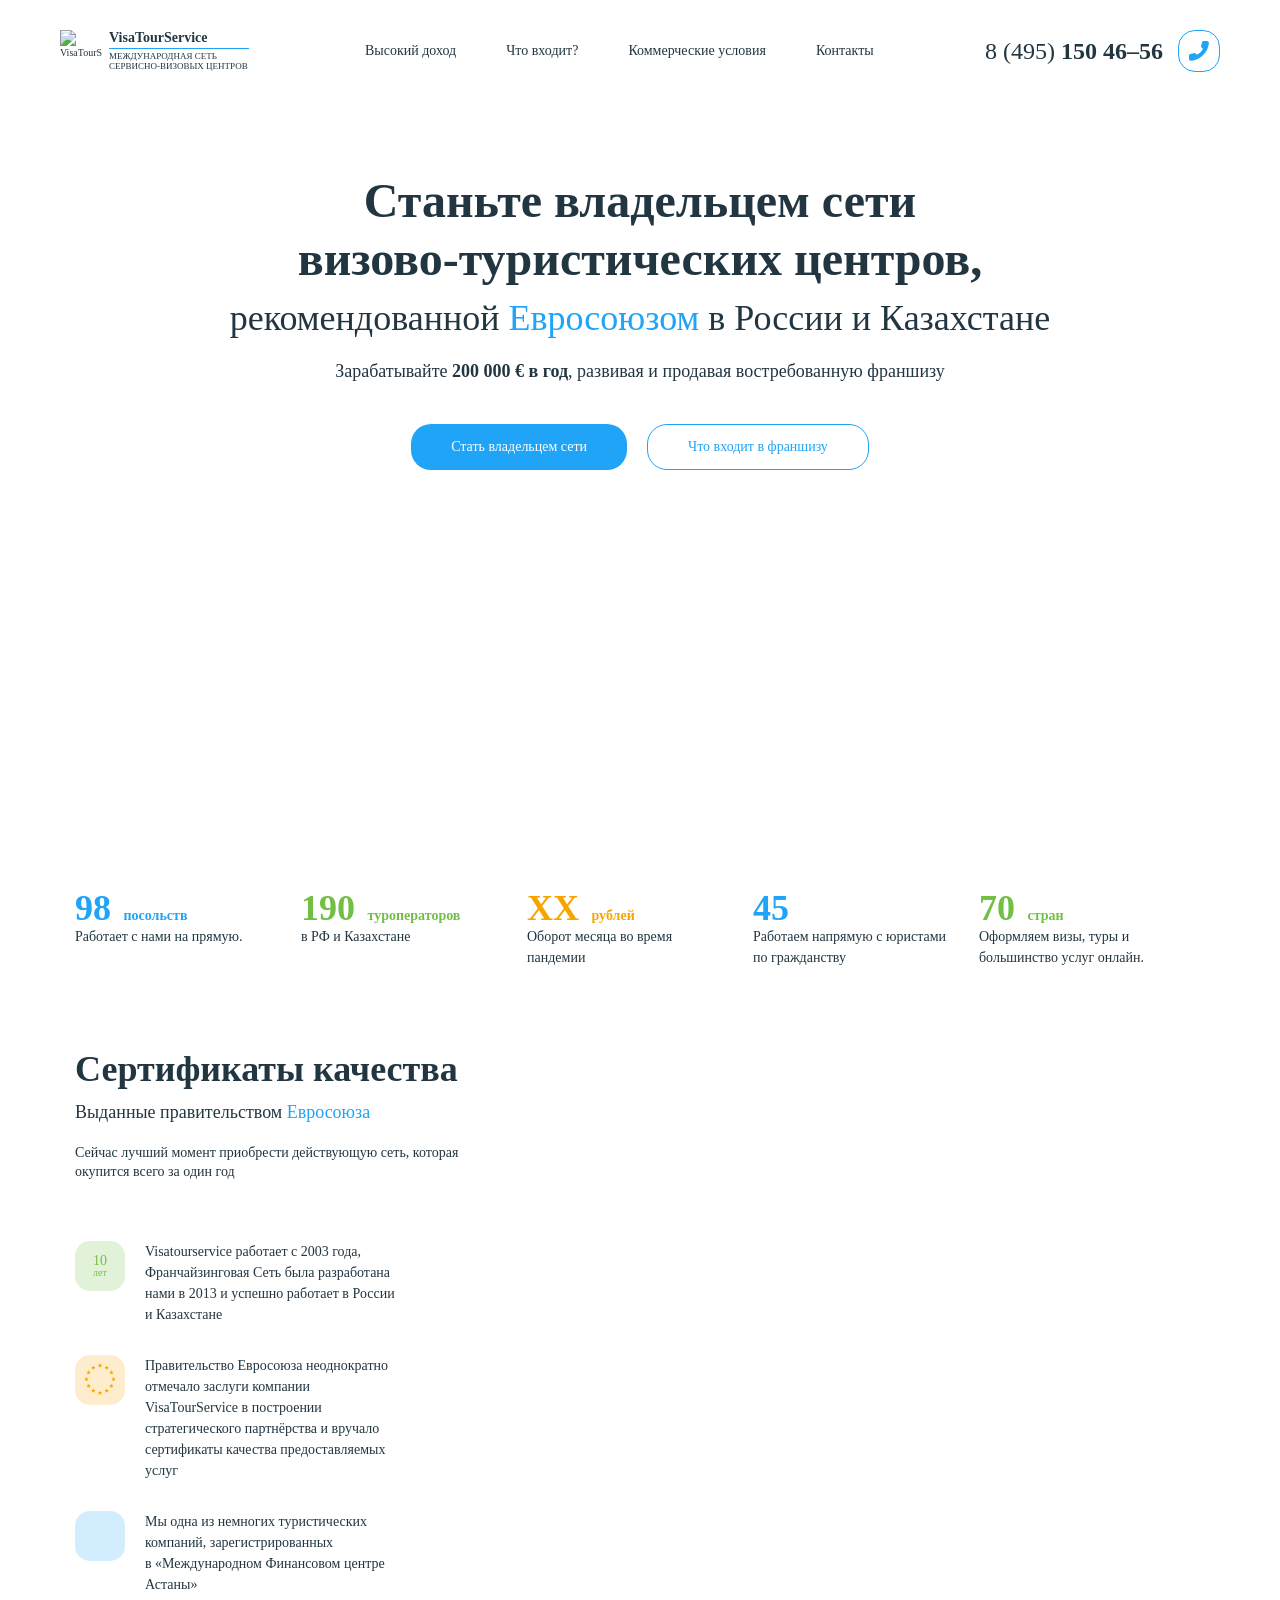
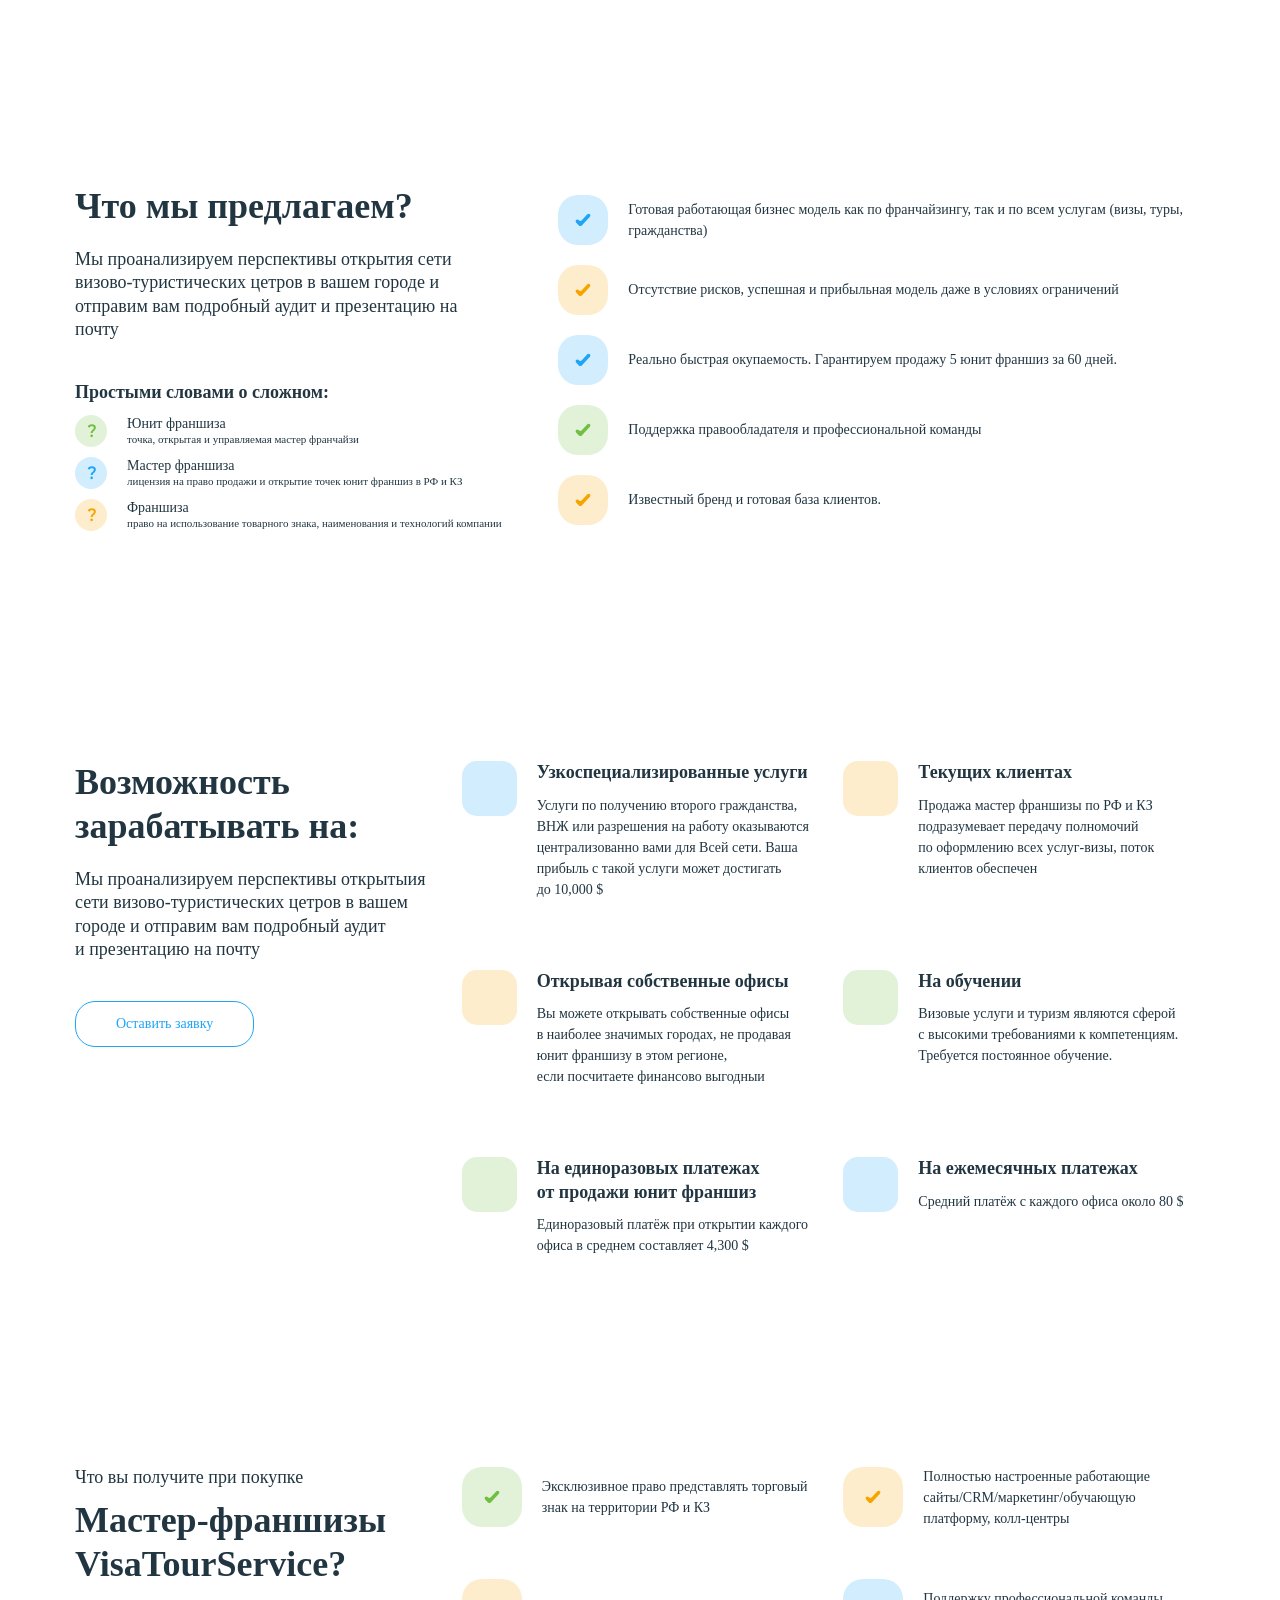
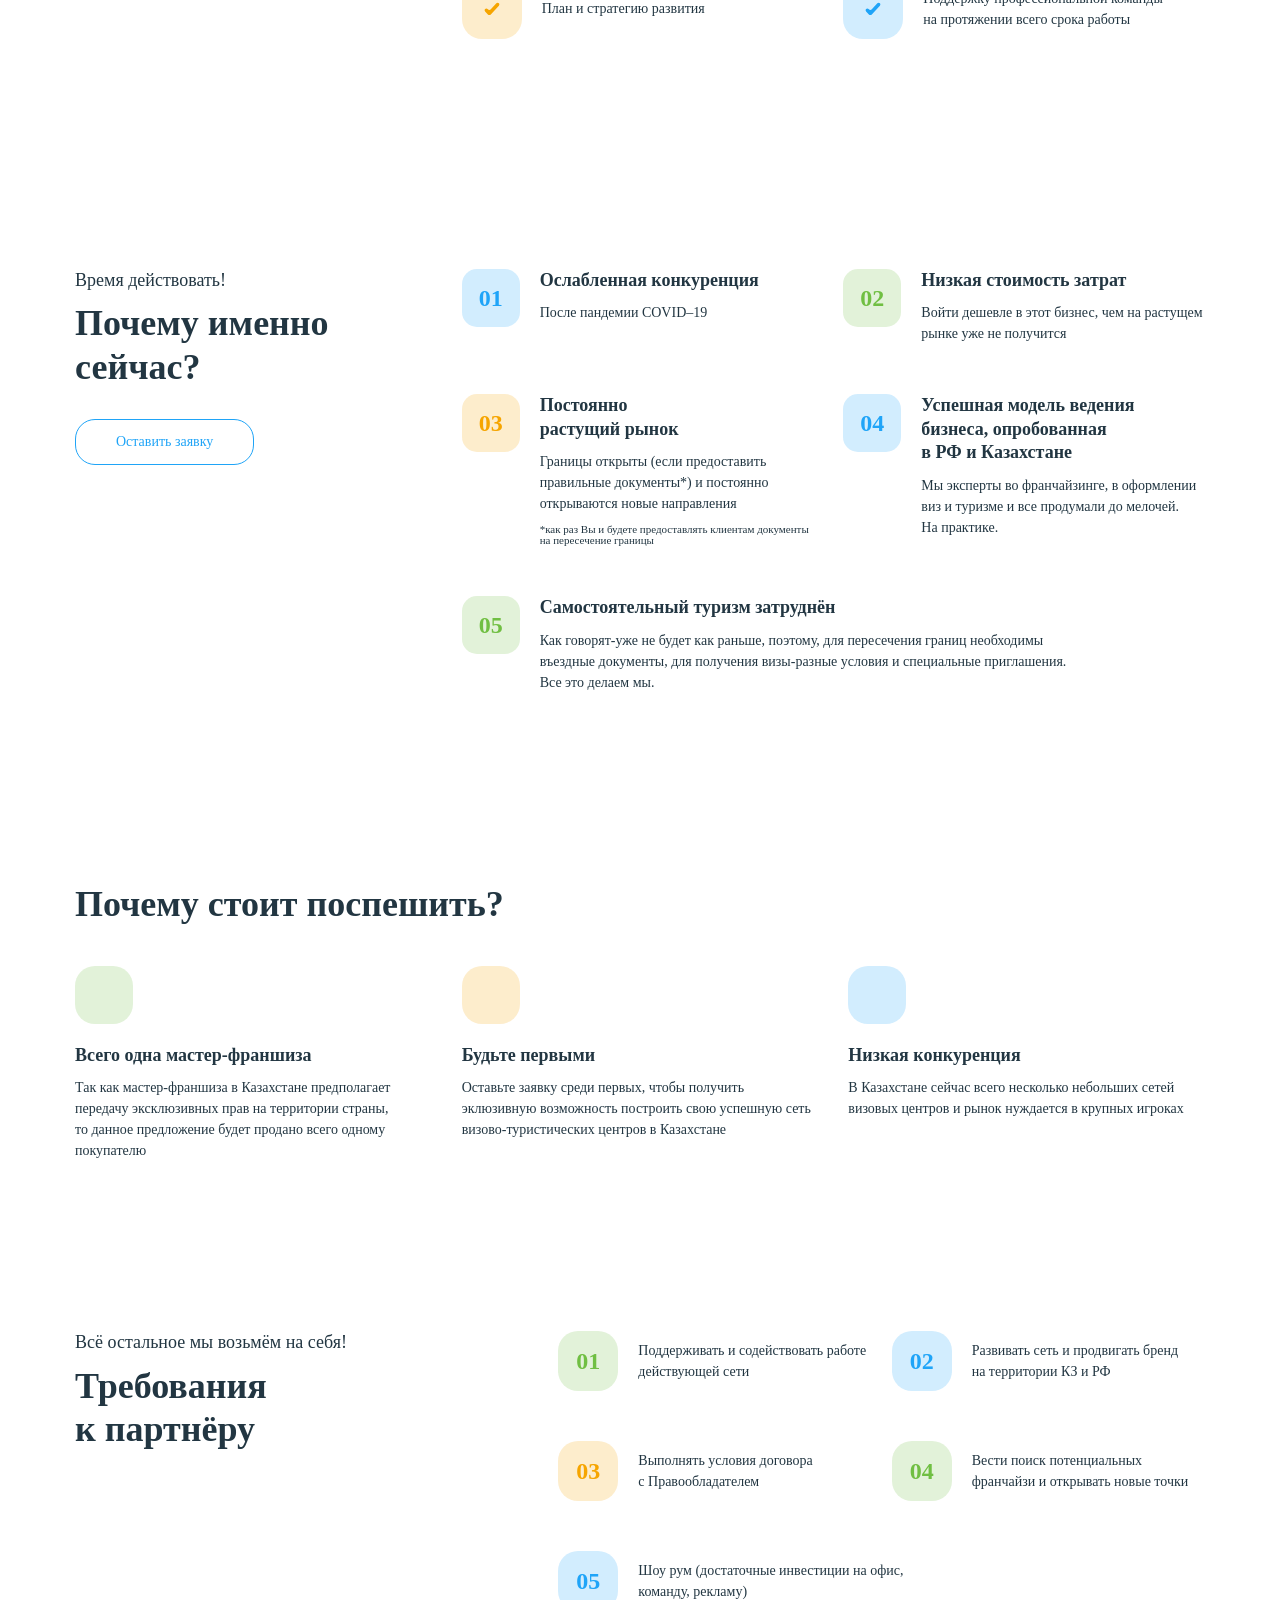
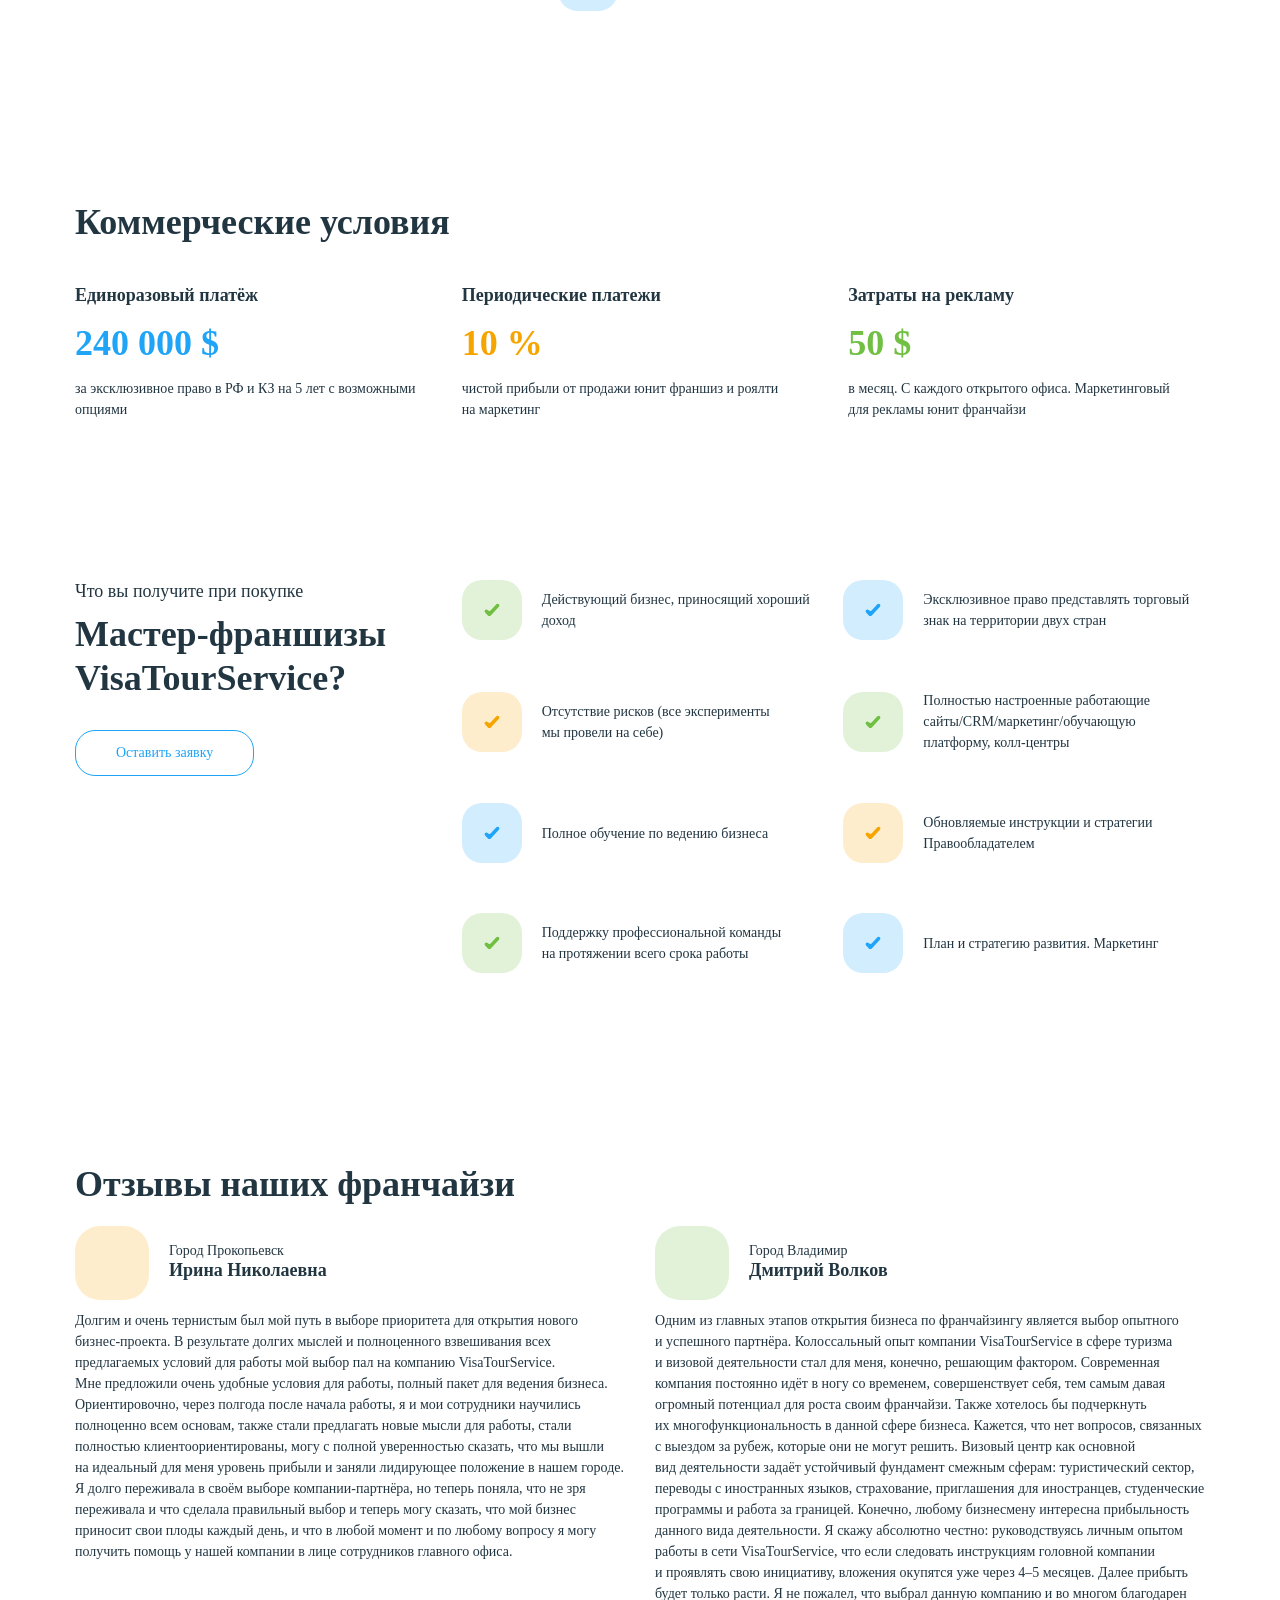
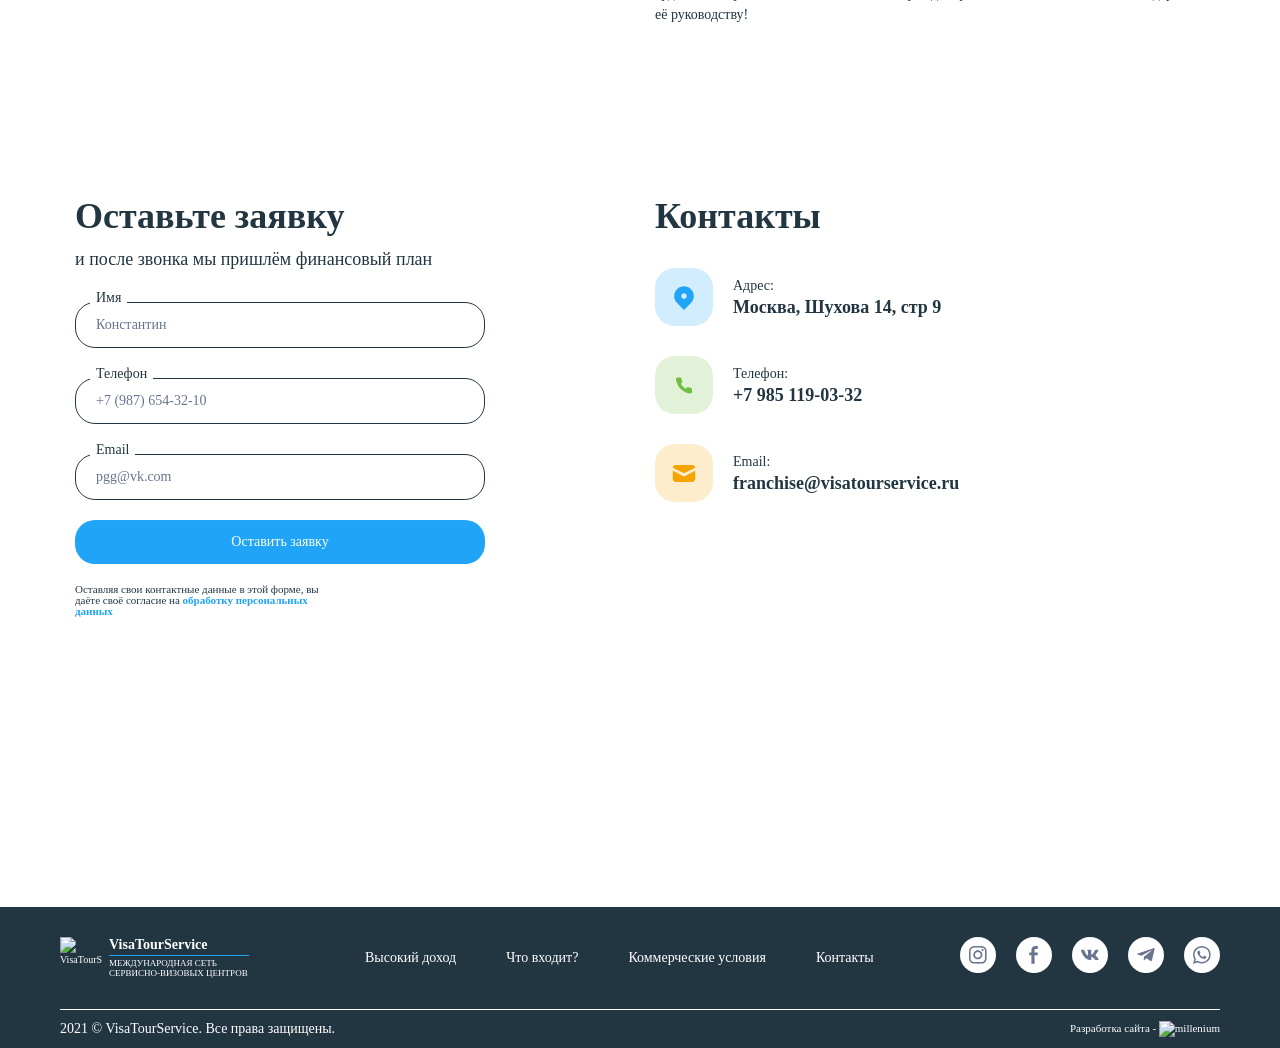
==== commit 8f7ae801: "pravka#2" ====
--- a/app/index.html
+++ b/app/index.html
@@ -119,7 +119,7 @@
                     <h1 class="h1 mb-3">Станьте владельцем&nbspсети<br> визово-туристических центров, </h1>
                     <h2 class="h2_l mb-3">рекомендованной <span class="accent">Евросоюзом</span>
                         в России&nbspи&nbspКазахстане</h2>
-                    <h3 class="h3 my-3">Зарабатывайте <strong>200 000 € в год</strong>, развивая и продавая
+                    <h3 class="h3_r my-3">Зарабатывайте <strong>200 000 € в год</strong>, развивая и продавая
                         востребованную
                         франшизу</h3>
                     <div class="d-flex justify-content-center mt-5 flex-wrap">
@@ -138,7 +138,7 @@
     <div class="section section_2">
         <div class="container">
             <div class="row">
-                <ul class="col s2_list">
+                <ul class="col s2_list v2">
                     <li class="s2_list__item">
                         <div class="accent">
                             <span class="numbersBold">98</span>
@@ -180,7 +180,7 @@
                 <div class="col-lg-5 col-12">
                     <div class="s2_headers section_headers">
                         <h2 class="h2 mb-3">Сертификаты качества</h2>
-                        <h3 class="h3 mb-3">Выданные правительством <span class="accent">Евросоюза</span></h3>
+                        <h3 class="h3_r mb-3">Выданные правительством <span class="accent">Евросоюза</span></h3>
                         <h4 class="h4 mt-3 mb-5">Сейчас лучший момент приобрести действующую сеть, которая окупится
                             всего
                             за один год</h4>
@@ -262,7 +262,7 @@
                 <div class="col-lg-5 col-12">
                     <div class="s3_headers section_headers">
                         <h2 class="h2 mb-3">Что мы предлагаем?</h2>
-                        <h3 class="h3 my-3">Мы проанализируем перспективы открытыия сети визово-туристических цетров в
+                        <h3 class="h3_r my-3">Мы проанализируем перспективы открытия сети визово-туристических цетров в
                             вашем
                             городе и отправим вам подробный аудит и презентацию на почту</h3>
                     </div>
@@ -277,8 +277,8 @@
                                 </svg>
 
                             </div>
-                            <div class="d-flex align-items-baseline">
-                                <h5 class="h5 mr-2">Юнит франшиза - </h5>
+                            <div class="">
+                                <h5 class="h5 mr-2">Юнит франшиза</h5>
                                 <span class="description">точка, открытая и управляемая мастер франчайзи</span>
                             </div>
 
@@ -292,8 +292,8 @@
                                 </svg>
 
                             </div>
-                            <div class="d-flex align-items-baseline">
-                                <h5 class="h5 mr-2">Мастер франшиза - </h5>
+                            <div class="">
+                                <h5 class="h5 mr-2">Мастер франшиза</h5>
                                 <span class="description"> лицензия на право продажи и открытие точек юнит франшиз в РФ и КЗ</span>
                             </div>
 
@@ -307,8 +307,8 @@
                                 </svg>
 
                             </div>
-                            <div class="d-flex align-items-baseline">
-                                <h5 class="h5 mr-2">Франшиза -</h5>
+                            <div class="">
+                                <h5 class="h5 mr-2">Франшиза</h5>
                                 <span class="description">право на использование товарного знака, наименования и технологий компании</span>
                             </div>
 
@@ -380,7 +380,7 @@
                 <div class="col-lg-4 col-12">
                     <div class="section_headers">
                         <h2 class="h2 mb-3">Возможность зарабатывать&nbspна:</h2>
-                        <h3 class="h3 my-3">Мы проанализируем перспективы открытыия сети визово-туристических цетров в
+                        <h3 class="h3_r my-3">Мы проанализируем перспективы открытыия сети визово-туристических цетров в
                             вашем городе и отправим вам подробный аудит и презентацию на почту</h3>
                     </div>
                     <div class="s4_description my-5">
@@ -460,7 +460,7 @@
             <div class="row">
                 <div class="col-lg-4 col-12">
                     <div class="section_headers mb-5">
-                        <h3 class="h3 mb-3">Что вы получите при покупке</h3>
+                        <h3 class="h3_r mb-3">Что вы получите при покупке</h3>
                         <h2 class="h2 ">Мастер-франшизы VisaTourService?</h2>
                     </div>
                 </div>
@@ -517,7 +517,7 @@
             <div class="row">
                 <div class="col-lg-4 col-12">
                     <div class="section_headers mb-3">
-                        <h3 class="h3 mb-3">Время действовать!</h3>
+                        <h3 class="h3_r mb-3">Время действовать!</h3>
                         <h2 class="h2">Почему именно сейчас?</h2>
                     </div>
                     <div class="s6_description my-5">
@@ -549,7 +549,7 @@
                                 <span class="numbersInMarker">03</span>
                             </div>
                             <div>
-                                <h3 class="h3 mb-3">Постоянно растущий рынок</h3>
+                                <h3 class="h3 mb-3">Постоянно<br> растущий рынок</h3>
                                 <p>Границы открыты (если предоставить правильные документы*) и постоянно открываются
                                     новые направления</p>
                                 <p class="description mt-3">*как раз Вы и будете предоставлять клиентам документы
@@ -634,7 +634,7 @@
             <div class="row">
                 <div class="col-lg-5 col-12">
                     <div class="section_headers mb-5">
-                        <h3 class="h3 mb-3">Всё остальное мы возьмём на себя!</h3>
+                        <h3 class="h3_r mb-3">Всё остальное мы возьмём на себя!</h3>
                         <h2 class="h2">Требования<br> к партнёру</h2>
                     </div>
                 </div>
@@ -718,7 +718,7 @@
             <div class="row">
                 <div class="col-lg-4 col-12">
                     <div class="section_headers mb-3">
-                        <h3 class="h3 mb-3">Что вы получите при покупке</h3>
+                        <h3 class="h3_r mb-3">Что вы получите при покупке</h3>
                         <h2 class="h2">Мастер-франшизы VisaTourService?</h2>
                     </div>
                     <div class="s10_description my-5">
@@ -883,7 +883,7 @@
                 <div class="col-xl-6 col-lg-7 col-12 order-1 order-lg-0">
                     <div class="section_headers mb-3">
                         <h2 class="h2 mb-3">Оставьте заявку</h2>
-                        <h3 class="h3 regular mb-3">и после звонка мы пришлём финансовый план</h3>
+                        <h3 class="h3_r mb-3">и после звонка мы пришлём финансовый план</h3>
                     </div>
                     <form action="" class="mb-5">
                         <label for="name" class="input_style_1 transition_slow">
--- a/app/css/style.min.css
+++ b/app/css/style.min.css
@@ -17,4 +17,4 @@
 
 MIT License, https://github.com/harvesthq/chosen/blob/master/LICENSE.md
 This file is generated by `grunt build`, do not edit it by hand.
-*/.chosen-container{position:relative;display:inline-block;vertical-align:middle;font-size:13px;-webkit-user-select:none;-moz-user-select:none;-ms-user-select:none;user-select:none}.chosen-container *{box-sizing:border-box}.chosen-container .chosen-drop{position:absolute;top:100%;z-index:1010;width:100%;border:1px solid #aaa;border-top:0;background:#fff;box-shadow:0 4px 5px rgba(0,0,0,.15);clip:rect(0,0,0,0);-webkit-clip-path:inset(100% 100%);clip-path:inset(100% 100%)}.chosen-container.chosen-with-drop .chosen-drop{clip:auto;-webkit-clip-path:none;clip-path:none}.chosen-container a{cursor:pointer}.chosen-container .chosen-single .group-name,.chosen-container .search-choice .group-name{margin-right:4px;overflow:hidden;white-space:nowrap;text-overflow:ellipsis;font-weight:400;color:#999}.chosen-container .chosen-single .group-name:after,.chosen-container .search-choice .group-name:after{content:":";padding-left:2px;vertical-align:top}.chosen-container-single .chosen-single{position:relative;display:block;overflow:hidden;padding:0 0 0 8px;height:25px;border:1px solid #aaa;border-radius:5px;background-color:#fff;background:linear-gradient(#fff 20%,#f6f6f6 50%,#eee 52%,#f4f4f4 100%);background-clip:padding-box;box-shadow:0 0 3px #fff inset,0 1px 1px rgba(0,0,0,.1);color:#444;text-decoration:none;white-space:nowrap;line-height:24px}.chosen-container-single .chosen-default{color:#999}.chosen-container-single .chosen-single span{display:block;overflow:hidden;margin-right:26px;text-overflow:ellipsis;white-space:nowrap}.chosen-container-single .chosen-single-with-deselect span{margin-right:38px}.chosen-container-single .chosen-single abbr{position:absolute;top:6px;right:26px;display:block;width:12px;height:12px;background:url(chosen-sprite.png) -42px 1px no-repeat;font-size:1px}.chosen-container-single .chosen-single abbr:hover{background-position:-42px -10px}.chosen-container-single.chosen-disabled .chosen-single abbr:hover{background-position:-42px -10px}.chosen-container-single .chosen-single div{position:absolute;top:0;right:0;display:block;width:18px;height:100%}.chosen-container-single .chosen-single div b{display:block;width:100%;height:100%;background:url(chosen-sprite.png) no-repeat 0 2px}.chosen-container-single .chosen-search{position:relative;z-index:1010;margin:0;padding:3px 4px;white-space:nowrap}.chosen-container-single .chosen-search input[type=text]{margin:1px 0;padding:4px 20px 4px 5px;width:100%;height:auto;outline:0;border:1px solid #aaa;background:url(chosen-sprite.png) no-repeat 100% -20px;font-size:1em;font-family:sans-serif;line-height:normal;border-radius:0}.chosen-container-single .chosen-drop{margin-top:-1px;border-radius:0 0 4px 4px;background-clip:padding-box}.chosen-container-single.chosen-container-single-nosearch .chosen-search{position:absolute;clip:rect(0,0,0,0);-webkit-clip-path:inset(100% 100%);clip-path:inset(100% 100%)}.chosen-container .chosen-results{color:#444;position:relative;overflow-x:hidden;overflow-y:auto;margin:0 4px 4px 0;padding:0 0 0 4px;max-height:240px;-webkit-overflow-scrolling:touch}.chosen-container .chosen-results li{display:none;margin:0;padding:5px 6px;list-style:none;line-height:15px;word-wrap:break-word;-webkit-touch-callout:none}.chosen-container .chosen-results li.active-result{display:list-item;cursor:pointer}.chosen-container .chosen-results li.disabled-result{display:list-item;color:#ccc;cursor:default}.chosen-container .chosen-results li.highlighted{background-color:#3875d7;background-image:linear-gradient(#3875d7 20%,#2a62bc 90%);color:#fff}.chosen-container .chosen-results li.no-results{color:#777;display:list-item;background:#f4f4f4}.chosen-container .chosen-results li.group-result{display:list-item;font-weight:700;cursor:default}.chosen-container .chosen-results li.group-option{padding-left:15px}.chosen-container .chosen-results li em{font-style:normal;text-decoration:underline}.chosen-container-multi .chosen-choices{position:relative;overflow:hidden;margin:0;padding:0 5px;width:100%;height:auto;border:1px solid #aaa;background-color:#fff;background-image:linear-gradient(#eee 1%,#fff 15%);cursor:text}.chosen-container-multi .chosen-choices li{float:left;list-style:none}.chosen-container-multi .chosen-choices li.search-field{margin:0;padding:0;white-space:nowrap}.chosen-container-multi .chosen-choices li.search-field input[type=text]{margin:1px 0;padding:0;height:25px;outline:0;border:0!important;background:0 0!important;box-shadow:none;color:#999;font-size:100%;font-family:sans-serif;line-height:normal;border-radius:0;width:25px}.chosen-container-multi .chosen-choices li.search-choice{position:relative;margin:3px 5px 3px 0;padding:3px 20px 3px 5px;border:1px solid #aaa;max-width:100%;border-radius:3px;background-color:#eee;background-image:linear-gradient(#f4f4f4 20%,#f0f0f0 50%,#e8e8e8 52%,#eee 100%);background-size:100% 19px;background-repeat:repeat-x;background-clip:padding-box;box-shadow:0 0 2px #fff inset,0 1px 0 rgba(0,0,0,.05);color:#333;line-height:13px;cursor:default}.chosen-container-multi .chosen-choices li.search-choice span{word-wrap:break-word}.chosen-container-multi .chosen-choices li.search-choice .search-choice-close{position:absolute;top:4px;right:3px;display:block;width:12px;height:12px;background:url(chosen-sprite.png) -42px 1px no-repeat;font-size:1px}.chosen-container-multi .chosen-choices li.search-choice .search-choice-close:hover{background-position:-42px -10px}.chosen-container-multi .chosen-choices li.search-choice-disabled{padding-right:5px;border:1px solid #ccc;background-color:#e4e4e4;background-image:linear-gradient(#f4f4f4 20%,#f0f0f0 50%,#e8e8e8 52%,#eee 100%);color:#666}.chosen-container-multi .chosen-choices li.search-choice-focus{background:#d4d4d4}.chosen-container-multi .chosen-choices li.search-choice-focus .search-choice-close{background-position:-42px -10px}.chosen-container-multi .chosen-results{margin:0;padding:0}.chosen-container-multi .chosen-drop .result-selected{display:list-item;color:#ccc;cursor:default}.chosen-container-active .chosen-single{border:1px solid #5897fb;box-shadow:0 0 5px rgba(0,0,0,.3)}.chosen-container-active.chosen-with-drop .chosen-single{border:1px solid #aaa;border-bottom-right-radius:0;border-bottom-left-radius:0;background-image:linear-gradient(#eee 20%,#fff 80%);box-shadow:0 1px 0 #fff inset}.chosen-container-active.chosen-with-drop .chosen-single div{border-left:none;background:0 0}.chosen-container-active.chosen-with-drop .chosen-single div b{background-position:-18px 2px}.chosen-container-active .chosen-choices{border:1px solid #5897fb;box-shadow:0 0 5px rgba(0,0,0,.3)}.chosen-container-active .chosen-choices li.search-field input[type=text]{color:#222!important}.chosen-disabled{opacity:.5!important;cursor:default}.chosen-disabled .chosen-single{cursor:default}.chosen-disabled .chosen-choices .search-choice .search-choice-close{cursor:default}.chosen-rtl{text-align:right}.chosen-rtl .chosen-single{overflow:visible;padding:0 8px 0 0}.chosen-rtl .chosen-single span{margin-right:0;margin-left:26px;direction:rtl}.chosen-rtl .chosen-single-with-deselect span{margin-left:38px}.chosen-rtl .chosen-single div{right:auto;left:3px}.chosen-rtl .chosen-single abbr{right:auto;left:26px}.chosen-rtl .chosen-choices li{float:right}.chosen-rtl .chosen-choices li.search-field input[type=text]{direction:rtl}.chosen-rtl .chosen-choices li.search-choice{margin:3px 5px 3px 0;padding:3px 5px 3px 19px}.chosen-rtl .chosen-choices li.search-choice .search-choice-close{right:auto;left:4px}.chosen-rtl.chosen-container-single .chosen-results{margin:0 0 4px 4px;padding:0 4px 0 0}.chosen-rtl .chosen-results li.group-option{padding-right:15px;padding-left:0}.chosen-rtl.chosen-container-active.chosen-with-drop .chosen-single div{border-right:none}.chosen-rtl .chosen-search input[type=text]{padding:4px 5px 4px 20px;background:url(chosen-sprite.png) no-repeat -30px -20px;direction:rtl}.chosen-rtl.chosen-container-single .chosen-single div b{background-position:6px 2px}.chosen-rtl.chosen-container-single.chosen-with-drop .chosen-single div b{background-position:-12px 2px}@media only screen and (-webkit-min-device-pixel-ratio:1.5),only screen and (min-resolution:144dpi),only screen and (min-resolution:1.5dppx){.chosen-container .chosen-results-scroll-down span,.chosen-container .chosen-results-scroll-up span,.chosen-container-multi .chosen-choices .search-choice .search-choice-close,.chosen-container-single .chosen-search input[type=text],.chosen-container-single .chosen-single abbr,.chosen-container-single .chosen-single div b,.chosen-rtl .chosen-search input[type=text]{background-image:url(chosen-sprite@2x.png)!important;background-size:52px 37px!important;background-repeat:no-repeat!important}}.mCustomScrollbar{touch-action:pinch-zoom}.mCustomScrollbar.mCS_no_scrollbar,.mCustomScrollbar.mCS_touch_action{touch-action:auto}.mCustomScrollBox{position:relative;overflow:hidden;height:100%;max-width:100%;outline:0;direction:ltr}.mCSB_container{overflow:hidden;width:auto;height:auto}.mCSB_inside>.mCSB_container{margin-right:30px}.mCSB_container.mCS_no_scrollbar_y.mCS_y_hidden{margin-right:0}.mCS-dir-rtl>.mCSB_inside>.mCSB_container{margin-right:0;margin-left:30px}.mCS-dir-rtl>.mCSB_inside>.mCSB_container.mCS_no_scrollbar_y.mCS_y_hidden{margin-left:0}.mCSB_scrollTools{position:absolute;width:16px;height:auto;left:auto;top:0;right:0;bottom:0;opacity:.75;filter:"alpha(opacity=75)";-ms-filter:"alpha(opacity=75)"}.mCSB_outside+.mCSB_scrollTools{right:-26px}.mCS-dir-rtl>.mCSB_inside>.mCSB_scrollTools,.mCS-dir-rtl>.mCSB_outside+.mCSB_scrollTools{right:auto;left:0}.mCS-dir-rtl>.mCSB_outside+.mCSB_scrollTools{left:-26px}.mCSB_scrollTools .mCSB_draggerContainer{position:absolute;top:0;left:0;bottom:0;right:0;height:auto}.mCSB_scrollTools a+.mCSB_draggerContainer{margin:20px 0}.mCSB_scrollTools .mCSB_draggerRail{width:2px;height:100%;margin:0 auto;border-radius:16px}.mCSB_scrollTools .mCSB_dragger{cursor:pointer;width:100%;height:30px;z-index:1}.mCSB_scrollTools .mCSB_dragger .mCSB_dragger_bar{position:relative;width:4px;height:100%;margin:0 auto;border-radius:16px;text-align:center}.mCSB_scrollTools_vertical.mCSB_scrollTools_onDrag_expand .mCSB_dragger.mCSB_dragger_onDrag_expanded .mCSB_dragger_bar,.mCSB_scrollTools_vertical.mCSB_scrollTools_onDrag_expand .mCSB_draggerContainer:hover .mCSB_dragger .mCSB_dragger_bar{width:12px}.mCSB_scrollTools_vertical.mCSB_scrollTools_onDrag_expand .mCSB_dragger.mCSB_dragger_onDrag_expanded+.mCSB_draggerRail,.mCSB_scrollTools_vertical.mCSB_scrollTools_onDrag_expand .mCSB_draggerContainer:hover .mCSB_draggerRail{width:8px}.mCSB_scrollTools .mCSB_buttonDown,.mCSB_scrollTools .mCSB_buttonUp{display:block;position:absolute;height:20px;width:100%;overflow:hidden;margin:0 auto;cursor:pointer}.mCSB_scrollTools .mCSB_buttonDown{bottom:0}.mCSB_horizontal.mCSB_inside>.mCSB_container{margin-right:0;margin-bottom:30px}.mCSB_horizontal.mCSB_outside>.mCSB_container{min-height:100%}.mCSB_horizontal>.mCSB_container.mCS_no_scrollbar_x.mCS_x_hidden{margin-bottom:0}.mCSB_scrollTools.mCSB_scrollTools_horizontal{width:auto;height:16px;top:auto;right:0;bottom:0;left:0}.mCustomScrollBox+.mCSB_scrollTools+.mCSB_scrollTools.mCSB_scrollTools_horizontal,.mCustomScrollBox+.mCSB_scrollTools.mCSB_scrollTools_horizontal{bottom:-26px}.mCSB_scrollTools.mCSB_scrollTools_horizontal a+.mCSB_draggerContainer{margin:0 20px}.mCSB_scrollTools.mCSB_scrollTools_horizontal .mCSB_draggerRail{width:100%;height:2px;margin:7px 0}.mCSB_scrollTools.mCSB_scrollTools_horizontal .mCSB_dragger{width:30px;height:100%;left:0}.mCSB_scrollTools.mCSB_scrollTools_horizontal .mCSB_dragger .mCSB_dragger_bar{width:100%;height:4px;margin:6px auto}.mCSB_scrollTools_horizontal.mCSB_scrollTools_onDrag_expand .mCSB_dragger.mCSB_dragger_onDrag_expanded .mCSB_dragger_bar,.mCSB_scrollTools_horizontal.mCSB_scrollTools_onDrag_expand .mCSB_draggerContainer:hover .mCSB_dragger .mCSB_dragger_bar{height:12px;margin:2px auto}.mCSB_scrollTools_horizontal.mCSB_scrollTools_onDrag_expand .mCSB_dragger.mCSB_dragger_onDrag_expanded+.mCSB_draggerRail,.mCSB_scrollTools_horizontal.mCSB_scrollTools_onDrag_expand .mCSB_draggerContainer:hover .mCSB_draggerRail{height:8px;margin:4px 0}.mCSB_scrollTools.mCSB_scrollTools_horizontal .mCSB_buttonLeft,.mCSB_scrollTools.mCSB_scrollTools_horizontal .mCSB_buttonRight{display:block;position:absolute;width:20px;height:100%;overflow:hidden;margin:0 auto;cursor:pointer}.mCSB_scrollTools.mCSB_scrollTools_horizontal .mCSB_buttonLeft{left:0}.mCSB_scrollTools.mCSB_scrollTools_horizontal .mCSB_buttonRight{right:0}.mCSB_container_wrapper{position:absolute;height:auto;width:auto;overflow:hidden;top:0;left:0;right:0;bottom:0;margin-right:30px;margin-bottom:30px}.mCSB_container_wrapper>.mCSB_container{padding-right:30px;padding-bottom:30px;box-sizing:border-box}.mCSB_vertical_horizontal>.mCSB_scrollTools.mCSB_scrollTools_vertical{bottom:20px}.mCSB_vertical_horizontal>.mCSB_scrollTools.mCSB_scrollTools_horizontal{right:20px}.mCSB_container_wrapper.mCS_no_scrollbar_x.mCS_x_hidden+.mCSB_scrollTools.mCSB_scrollTools_vertical{bottom:0}.mCS-dir-rtl>.mCustomScrollBox.mCSB_vertical_horizontal.mCSB_inside>.mCSB_scrollTools.mCSB_scrollTools_horizontal,.mCSB_container_wrapper.mCS_no_scrollbar_y.mCS_y_hidden+.mCSB_scrollTools~.mCSB_scrollTools.mCSB_scrollTools_horizontal{right:0}.mCS-dir-rtl>.mCustomScrollBox.mCSB_vertical_horizontal.mCSB_inside>.mCSB_scrollTools.mCSB_scrollTools_horizontal{left:20px}.mCS-dir-rtl>.mCustomScrollBox.mCSB_vertical_horizontal.mCSB_inside>.mCSB_container_wrapper.mCS_no_scrollbar_y.mCS_y_hidden+.mCSB_scrollTools~.mCSB_scrollTools.mCSB_scrollTools_horizontal{left:0}.mCS-dir-rtl>.mCSB_inside>.mCSB_container_wrapper{margin-right:0;margin-left:30px}.mCSB_container_wrapper.mCS_no_scrollbar_y.mCS_y_hidden>.mCSB_container{padding-right:0}.mCSB_container_wrapper.mCS_no_scrollbar_x.mCS_x_hidden>.mCSB_container{padding-bottom:0}.mCustomScrollBox.mCSB_vertical_horizontal.mCSB_inside>.mCSB_container_wrapper.mCS_no_scrollbar_y.mCS_y_hidden{margin-right:0;margin-left:0}.mCustomScrollBox.mCSB_vertical_horizontal.mCSB_inside>.mCSB_container_wrapper.mCS_no_scrollbar_x.mCS_x_hidden{margin-bottom:0}.mCSB_scrollTools,.mCSB_scrollTools .mCSB_buttonDown,.mCSB_scrollTools .mCSB_buttonLeft,.mCSB_scrollTools .mCSB_buttonRight,.mCSB_scrollTools .mCSB_buttonUp,.mCSB_scrollTools .mCSB_dragger .mCSB_dragger_bar{transition:opacity .2s ease-in-out,background-color .2s ease-in-out}.mCSB_scrollTools_horizontal.mCSB_scrollTools_onDrag_expand .mCSB_draggerRail,.mCSB_scrollTools_horizontal.mCSB_scrollTools_onDrag_expand .mCSB_dragger_bar,.mCSB_scrollTools_vertical.mCSB_scrollTools_onDrag_expand .mCSB_draggerRail,.mCSB_scrollTools_vertical.mCSB_scrollTools_onDrag_expand .mCSB_dragger_bar{transition:width .2s ease-out .2s,height .2s ease-out .2s,margin-left .2s ease-out .2s,margin-right .2s ease-out .2s,margin-top .2s ease-out .2s,margin-bottom .2s ease-out .2s,opacity .2s ease-in-out,background-color .2s ease-in-out}.mCS-autoHide>.mCustomScrollBox>.mCSB_scrollTools,.mCS-autoHide>.mCustomScrollBox~.mCSB_scrollTools{opacity:0;filter:"alpha(opacity=0)";-ms-filter:"alpha(opacity=0)"}.mCS-autoHide:hover>.mCustomScrollBox>.mCSB_scrollTools,.mCS-autoHide:hover>.mCustomScrollBox~.mCSB_scrollTools,.mCustomScrollBox:hover>.mCSB_scrollTools,.mCustomScrollBox:hover~.mCSB_scrollTools,.mCustomScrollbar>.mCustomScrollBox>.mCSB_scrollTools.mCSB_scrollTools_onDrag,.mCustomScrollbar>.mCustomScrollBox~.mCSB_scrollTools.mCSB_scrollTools_onDrag{opacity:1;filter:"alpha(opacity=100)";-ms-filter:"alpha(opacity=100)"}.mCSB_scrollTools .mCSB_draggerRail{background-color:#000;background-color:rgba(0,0,0,.4);filter:"alpha(opacity=40)";-ms-filter:"alpha(opacity=40)"}.mCSB_scrollTools .mCSB_dragger .mCSB_dragger_bar{background-color:#fff;background-color:rgba(255,255,255,.75);filter:"alpha(opacity=75)";-ms-filter:"alpha(opacity=75)"}.mCSB_scrollTools .mCSB_dragger:hover .mCSB_dragger_bar{background-color:#fff;background-color:rgba(255,255,255,.85);filter:"alpha(opacity=85)";-ms-filter:"alpha(opacity=85)"}.mCSB_scrollTools .mCSB_dragger.mCSB_dragger_onDrag .mCSB_dragger_bar,.mCSB_scrollTools .mCSB_dragger:active .mCSB_dragger_bar{background-color:#fff;background-color:rgba(255,255,255,.9);filter:"alpha(opacity=90)";-ms-filter:"alpha(opacity=90)"}.mCSB_scrollTools .mCSB_buttonDown,.mCSB_scrollTools .mCSB_buttonLeft,.mCSB_scrollTools .mCSB_buttonRight,.mCSB_scrollTools .mCSB_buttonUp{background-image:url(mCSB_buttons.png);background-repeat:no-repeat;opacity:.4;filter:"alpha(opacity=40)";-ms-filter:"alpha(opacity=40)"}.mCSB_scrollTools .mCSB_buttonUp{background-position:0 0}.mCSB_scrollTools .mCSB_buttonDown{background-position:0 -20px}.mCSB_scrollTools .mCSB_buttonLeft{background-position:0 -40px}.mCSB_scrollTools .mCSB_buttonRight{background-position:0 -56px}.mCSB_scrollTools .mCSB_buttonDown:hover,.mCSB_scrollTools .mCSB_buttonLeft:hover,.mCSB_scrollTools .mCSB_buttonRight:hover,.mCSB_scrollTools .mCSB_buttonUp:hover{opacity:.75;filter:"alpha(opacity=75)";-ms-filter:"alpha(opacity=75)"}.mCSB_scrollTools .mCSB_buttonDown:active,.mCSB_scrollTools .mCSB_buttonLeft:active,.mCSB_scrollTools .mCSB_buttonRight:active,.mCSB_scrollTools .mCSB_buttonUp:active{opacity:.9;filter:"alpha(opacity=90)";-ms-filter:"alpha(opacity=90)"}.mCS-dark.mCSB_scrollTools .mCSB_draggerRail{background-color:#000;background-color:rgba(0,0,0,.15)}.mCS-dark.mCSB_scrollTools .mCSB_dragger .mCSB_dragger_bar{background-color:#000;background-color:rgba(0,0,0,.75)}.mCS-dark.mCSB_scrollTools .mCSB_dragger:hover .mCSB_dragger_bar{background-color:rgba(0,0,0,.85)}.mCS-dark.mCSB_scrollTools .mCSB_dragger.mCSB_dragger_onDrag .mCSB_dragger_bar,.mCS-dark.mCSB_scrollTools .mCSB_dragger:active .mCSB_dragger_bar{background-color:rgba(0,0,0,.9)}.mCS-dark.mCSB_scrollTools .mCSB_buttonUp{background-position:-80px 0}.mCS-dark.mCSB_scrollTools .mCSB_buttonDown{background-position:-80px -20px}.mCS-dark.mCSB_scrollTools .mCSB_buttonLeft{background-position:-80px -40px}.mCS-dark.mCSB_scrollTools .mCSB_buttonRight{background-position:-80px -56px}.mCS-dark-2.mCSB_scrollTools .mCSB_draggerRail,.mCS-light-2.mCSB_scrollTools .mCSB_draggerRail{width:4px;background-color:#fff;background-color:rgba(255,255,255,.1);border-radius:1px}.mCS-dark-2.mCSB_scrollTools .mCSB_dragger .mCSB_dragger_bar,.mCS-light-2.mCSB_scrollTools .mCSB_dragger .mCSB_dragger_bar{width:4px;background-color:#fff;background-color:rgba(255,255,255,.75);border-radius:1px}.mCS-dark-2.mCSB_scrollTools_horizontal .mCSB_dragger .mCSB_dragger_bar,.mCS-dark-2.mCSB_scrollTools_horizontal .mCSB_draggerRail,.mCS-light-2.mCSB_scrollTools_horizontal .mCSB_dragger .mCSB_dragger_bar,.mCS-light-2.mCSB_scrollTools_horizontal .mCSB_draggerRail{width:100%;height:4px;margin:6px auto}.mCS-light-2.mCSB_scrollTools .mCSB_dragger:hover .mCSB_dragger_bar{background-color:#fff;background-color:rgba(255,255,255,.85)}.mCS-light-2.mCSB_scrollTools .mCSB_dragger.mCSB_dragger_onDrag .mCSB_dragger_bar,.mCS-light-2.mCSB_scrollTools .mCSB_dragger:active .mCSB_dragger_bar{background-color:#fff;background-color:rgba(255,255,255,.9)}.mCS-light-2.mCSB_scrollTools .mCSB_buttonUp{background-position:-32px 0}.mCS-light-2.mCSB_scrollTools .mCSB_buttonDown{background-position:-32px -20px}.mCS-light-2.mCSB_scrollTools .mCSB_buttonLeft{background-position:-40px -40px}.mCS-light-2.mCSB_scrollTools .mCSB_buttonRight{background-position:-40px -56px}.mCS-dark-2.mCSB_scrollTools .mCSB_draggerRail{background-color:#000;background-color:rgba(0,0,0,.1);border-radius:1px}.mCS-dark-2.mCSB_scrollTools .mCSB_dragger .mCSB_dragger_bar{background-color:#000;background-color:rgba(0,0,0,.75);border-radius:1px}.mCS-dark-2.mCSB_scrollTools .mCSB_dragger:hover .mCSB_dragger_bar{background-color:#000;background-color:rgba(0,0,0,.85)}.mCS-dark-2.mCSB_scrollTools .mCSB_dragger.mCSB_dragger_onDrag .mCSB_dragger_bar,.mCS-dark-2.mCSB_scrollTools .mCSB_dragger:active .mCSB_dragger_bar{background-color:#000;background-color:rgba(0,0,0,.9)}.mCS-dark-2.mCSB_scrollTools .mCSB_buttonUp{background-position:-112px 0}.mCS-dark-2.mCSB_scrollTools .mCSB_buttonDown{background-position:-112px -20px}.mCS-dark-2.mCSB_scrollTools .mCSB_buttonLeft{background-position:-120px -40px}.mCS-dark-2.mCSB_scrollTools .mCSB_buttonRight{background-position:-120px -56px}.mCS-dark-thick.mCSB_scrollTools .mCSB_draggerRail,.mCS-light-thick.mCSB_scrollTools .mCSB_draggerRail{width:4px;background-color:#fff;background-color:rgba(255,255,255,.1);border-radius:2px}.mCS-dark-thick.mCSB_scrollTools .mCSB_dragger .mCSB_dragger_bar,.mCS-light-thick.mCSB_scrollTools .mCSB_dragger .mCSB_dragger_bar{width:6px;background-color:#fff;background-color:rgba(255,255,255,.75);border-radius:2px}.mCS-dark-thick.mCSB_scrollTools_horizontal .mCSB_draggerRail,.mCS-light-thick.mCSB_scrollTools_horizontal .mCSB_draggerRail{width:100%;height:4px;margin:6px 0}.mCS-dark-thick.mCSB_scrollTools_horizontal .mCSB_dragger .mCSB_dragger_bar,.mCS-light-thick.mCSB_scrollTools_horizontal .mCSB_dragger .mCSB_dragger_bar{width:100%;height:6px;margin:5px auto}.mCS-light-thick.mCSB_scrollTools .mCSB_dragger:hover .mCSB_dragger_bar{background-color:#fff;background-color:rgba(255,255,255,.85)}.mCS-light-thick.mCSB_scrollTools .mCSB_dragger.mCSB_dragger_onDrag .mCSB_dragger_bar,.mCS-light-thick.mCSB_scrollTools .mCSB_dragger:active .mCSB_dragger_bar{background-color:#fff;background-color:rgba(255,255,255,.9)}.mCS-light-thick.mCSB_scrollTools .mCSB_buttonUp{background-position:-16px 0}.mCS-light-thick.mCSB_scrollTools .mCSB_buttonDown{background-position:-16px -20px}.mCS-light-thick.mCSB_scrollTools .mCSB_buttonLeft{background-position:-20px -40px}.mCS-light-thick.mCSB_scrollTools .mCSB_buttonRight{background-position:-20px -56px}.mCS-dark-thick.mCSB_scrollTools .mCSB_draggerRail{background-color:#000;background-color:rgba(0,0,0,.1);border-radius:2px}.mCS-dark-thick.mCSB_scrollTools .mCSB_dragger .mCSB_dragger_bar{background-color:#000;background-color:rgba(0,0,0,.75);border-radius:2px}.mCS-dark-thick.mCSB_scrollTools .mCSB_dragger:hover .mCSB_dragger_bar{background-color:#000;background-color:rgba(0,0,0,.85)}.mCS-dark-thick.mCSB_scrollTools .mCSB_dragger.mCSB_dragger_onDrag .mCSB_dragger_bar,.mCS-dark-thick.mCSB_scrollTools .mCSB_dragger:active .mCSB_dragger_bar{background-color:#000;background-color:rgba(0,0,0,.9)}.mCS-dark-thick.mCSB_scrollTools .mCSB_buttonUp{background-position:-96px 0}.mCS-dark-thick.mCSB_scrollTools .mCSB_buttonDown{background-position:-96px -20px}.mCS-dark-thick.mCSB_scrollTools .mCSB_buttonLeft{background-position:-100px -40px}.mCS-dark-thick.mCSB_scrollTools .mCSB_buttonRight{background-position:-100px -56px}.mCS-light-thin.mCSB_scrollTools .mCSB_draggerRail{background-color:#fff;background-color:rgba(255,255,255,.1)}.mCS-dark-thin.mCSB_scrollTools .mCSB_dragger .mCSB_dragger_bar,.mCS-light-thin.mCSB_scrollTools .mCSB_dragger .mCSB_dragger_bar{width:2px}.mCS-dark-thin.mCSB_scrollTools_horizontal .mCSB_draggerRail,.mCS-light-thin.mCSB_scrollTools_horizontal .mCSB_draggerRail{width:100%}.mCS-dark-thin.mCSB_scrollTools_horizontal .mCSB_dragger .mCSB_dragger_bar,.mCS-light-thin.mCSB_scrollTools_horizontal .mCSB_dragger .mCSB_dragger_bar{width:100%;height:2px;margin:7px auto}.mCS-dark-thin.mCSB_scrollTools .mCSB_draggerRail{background-color:#000;background-color:rgba(0,0,0,.15)}.mCS-dark-thin.mCSB_scrollTools .mCSB_dragger .mCSB_dragger_bar{background-color:#000;background-color:rgba(0,0,0,.75)}.mCS-dark-thin.mCSB_scrollTools .mCSB_dragger:hover .mCSB_dragger_bar{background-color:#000;background-color:rgba(0,0,0,.85)}.mCS-dark-thin.mCSB_scrollTools .mCSB_dragger.mCSB_dragger_onDrag .mCSB_dragger_bar,.mCS-dark-thin.mCSB_scrollTools .mCSB_dragger:active .mCSB_dragger_bar{background-color:#000;background-color:rgba(0,0,0,.9)}.mCS-dark-thin.mCSB_scrollTools .mCSB_buttonUp{background-position:-80px 0}.mCS-dark-thin.mCSB_scrollTools .mCSB_buttonDown{background-position:-80px -20px}.mCS-dark-thin.mCSB_scrollTools .mCSB_buttonLeft{background-position:-80px -40px}.mCS-dark-thin.mCSB_scrollTools .mCSB_buttonRight{background-position:-80px -56px}.mCS-rounded.mCSB_scrollTools .mCSB_draggerRail{background-color:#fff;background-color:rgba(255,255,255,.15)}.mCS-rounded-dark.mCSB_scrollTools .mCSB_dragger,.mCS-rounded-dots-dark.mCSB_scrollTools .mCSB_dragger,.mCS-rounded-dots.mCSB_scrollTools .mCSB_dragger,.mCS-rounded.mCSB_scrollTools .mCSB_dragger{height:14px}.mCS-rounded-dark.mCSB_scrollTools .mCSB_dragger .mCSB_dragger_bar,.mCS-rounded-dots-dark.mCSB_scrollTools .mCSB_dragger .mCSB_dragger_bar,.mCS-rounded-dots.mCSB_scrollTools .mCSB_dragger .mCSB_dragger_bar,.mCS-rounded.mCSB_scrollTools .mCSB_dragger .mCSB_dragger_bar{width:14px;margin:0 1px}.mCS-rounded-dark.mCSB_scrollTools_horizontal .mCSB_dragger,.mCS-rounded-dots-dark.mCSB_scrollTools_horizontal .mCSB_dragger,.mCS-rounded-dots.mCSB_scrollTools_horizontal .mCSB_dragger,.mCS-rounded.mCSB_scrollTools_horizontal .mCSB_dragger{width:14px}.mCS-rounded-dark.mCSB_scrollTools_horizontal .mCSB_dragger .mCSB_dragger_bar,.mCS-rounded-dots-dark.mCSB_scrollTools_horizontal .mCSB_dragger .mCSB_dragger_bar,.mCS-rounded-dots.mCSB_scrollTools_horizontal .mCSB_dragger .mCSB_dragger_bar,.mCS-rounded.mCSB_scrollTools_horizontal .mCSB_dragger .mCSB_dragger_bar{height:14px;margin:1px 0}.mCS-rounded-dark.mCSB_scrollTools_vertical.mCSB_scrollTools_onDrag_expand .mCSB_dragger.mCSB_dragger_onDrag_expanded .mCSB_dragger_bar,.mCS-rounded-dark.mCSB_scrollTools_vertical.mCSB_scrollTools_onDrag_expand .mCSB_draggerContainer:hover .mCSB_dragger .mCSB_dragger_bar,.mCS-rounded.mCSB_scrollTools_vertical.mCSB_scrollTools_onDrag_expand .mCSB_dragger.mCSB_dragger_onDrag_expanded .mCSB_dragger_bar,.mCS-rounded.mCSB_scrollTools_vertical.mCSB_scrollTools_onDrag_expand .mCSB_draggerContainer:hover .mCSB_dragger .mCSB_dragger_bar{width:16px;height:16px;margin:-1px 0}.mCS-rounded-dark.mCSB_scrollTools_vertical.mCSB_scrollTools_onDrag_expand .mCSB_dragger.mCSB_dragger_onDrag_expanded+.mCSB_draggerRail,.mCS-rounded-dark.mCSB_scrollTools_vertical.mCSB_scrollTools_onDrag_expand .mCSB_draggerContainer:hover .mCSB_draggerRail,.mCS-rounded.mCSB_scrollTools_vertical.mCSB_scrollTools_onDrag_expand .mCSB_dragger.mCSB_dragger_onDrag_expanded+.mCSB_draggerRail,.mCS-rounded.mCSB_scrollTools_vertical.mCSB_scrollTools_onDrag_expand .mCSB_draggerContainer:hover .mCSB_draggerRail{width:4px}.mCS-rounded-dark.mCSB_scrollTools_horizontal.mCSB_scrollTools_onDrag_expand .mCSB_dragger.mCSB_dragger_onDrag_expanded .mCSB_dragger_bar,.mCS-rounded-dark.mCSB_scrollTools_horizontal.mCSB_scrollTools_onDrag_expand .mCSB_draggerContainer:hover .mCSB_dragger .mCSB_dragger_bar,.mCS-rounded.mCSB_scrollTools_horizontal.mCSB_scrollTools_onDrag_expand .mCSB_dragger.mCSB_dragger_onDrag_expanded .mCSB_dragger_bar,.mCS-rounded.mCSB_scrollTools_horizontal.mCSB_scrollTools_onDrag_expand .mCSB_draggerContainer:hover .mCSB_dragger .mCSB_dragger_bar{height:16px;width:16px;margin:0 -1px}.mCS-rounded-dark.mCSB_scrollTools_horizontal.mCSB_scrollTools_onDrag_expand .mCSB_dragger.mCSB_dragger_onDrag_expanded+.mCSB_draggerRail,.mCS-rounded-dark.mCSB_scrollTools_horizontal.mCSB_scrollTools_onDrag_expand .mCSB_draggerContainer:hover .mCSB_draggerRail,.mCS-rounded.mCSB_scrollTools_horizontal.mCSB_scrollTools_onDrag_expand .mCSB_dragger.mCSB_dragger_onDrag_expanded+.mCSB_draggerRail,.mCS-rounded.mCSB_scrollTools_horizontal.mCSB_scrollTools_onDrag_expand .mCSB_draggerContainer:hover .mCSB_draggerRail{height:4px;margin:6px 0}.mCS-rounded.mCSB_scrollTools .mCSB_buttonUp{background-position:0 -72px}.mCS-rounded.mCSB_scrollTools .mCSB_buttonDown{background-position:0 -92px}.mCS-rounded.mCSB_scrollTools .mCSB_buttonLeft{background-position:0 -112px}.mCS-rounded.mCSB_scrollTools .mCSB_buttonRight{background-position:0 -128px}.mCS-rounded-dark.mCSB_scrollTools .mCSB_dragger .mCSB_dragger_bar,.mCS-rounded-dots-dark.mCSB_scrollTools .mCSB_dragger .mCSB_dragger_bar{background-color:#000;background-color:rgba(0,0,0,.75)}.mCS-rounded-dark.mCSB_scrollTools .mCSB_draggerRail{background-color:#000;background-color:rgba(0,0,0,.15)}.mCS-rounded-dark.mCSB_scrollTools .mCSB_dragger:hover .mCSB_dragger_bar,.mCS-rounded-dots-dark.mCSB_scrollTools .mCSB_dragger:hover .mCSB_dragger_bar{background-color:#000;background-color:rgba(0,0,0,.85)}.mCS-rounded-dark.mCSB_scrollTools .mCSB_dragger.mCSB_dragger_onDrag .mCSB_dragger_bar,.mCS-rounded-dark.mCSB_scrollTools .mCSB_dragger:active .mCSB_dragger_bar,.mCS-rounded-dots-dark.mCSB_scrollTools .mCSB_dragger.mCSB_dragger_onDrag .mCSB_dragger_bar,.mCS-rounded-dots-dark.mCSB_scrollTools .mCSB_dragger:active .mCSB_dragger_bar{background-color:#000;background-color:rgba(0,0,0,.9)}.mCS-rounded-dark.mCSB_scrollTools .mCSB_buttonUp{background-position:-80px -72px}.mCS-rounded-dark.mCSB_scrollTools .mCSB_buttonDown{background-position:-80px -92px}.mCS-rounded-dark.mCSB_scrollTools .mCSB_buttonLeft{background-position:-80px -112px}.mCS-rounded-dark.mCSB_scrollTools .mCSB_buttonRight{background-position:-80px -128px}.mCS-rounded-dots-dark.mCSB_scrollTools_vertical .mCSB_draggerRail,.mCS-rounded-dots.mCSB_scrollTools_vertical .mCSB_draggerRail{width:4px}.mCS-rounded-dots-dark.mCSB_scrollTools .mCSB_draggerRail,.mCS-rounded-dots-dark.mCSB_scrollTools_horizontal .mCSB_draggerRail,.mCS-rounded-dots.mCSB_scrollTools .mCSB_draggerRail,.mCS-rounded-dots.mCSB_scrollTools_horizontal .mCSB_draggerRail{background-color:transparent;background-position:center}.mCS-rounded-dots-dark.mCSB_scrollTools .mCSB_draggerRail,.mCS-rounded-dots.mCSB_scrollTools .mCSB_draggerRail{background-image:url([data-uri]);background-repeat:repeat-y;opacity:.3;filter:"alpha(opacity=30)";-ms-filter:"alpha(opacity=30)"}.mCS-rounded-dots-dark.mCSB_scrollTools_horizontal .mCSB_draggerRail,.mCS-rounded-dots.mCSB_scrollTools_horizontal .mCSB_draggerRail{height:4px;margin:6px 0;background-repeat:repeat-x}.mCS-rounded-dots.mCSB_scrollTools .mCSB_buttonUp{background-position:-16px -72px}.mCS-rounded-dots.mCSB_scrollTools .mCSB_buttonDown{background-position:-16px -92px}.mCS-rounded-dots.mCSB_scrollTools .mCSB_buttonLeft{background-position:-20px -112px}.mCS-rounded-dots.mCSB_scrollTools .mCSB_buttonRight{background-position:-20px -128px}.mCS-rounded-dots-dark.mCSB_scrollTools .mCSB_draggerRail{background-image:url([data-uri])}.mCS-rounded-dots-dark.mCSB_scrollTools .mCSB_buttonUp{background-position:-96px -72px}.mCS-rounded-dots-dark.mCSB_scrollTools .mCSB_buttonDown{background-position:-96px -92px}.mCS-rounded-dots-dark.mCSB_scrollTools .mCSB_buttonLeft{background-position:-100px -112px}.mCS-rounded-dots-dark.mCSB_scrollTools .mCSB_buttonRight{background-position:-100px -128px}.mCS-3d-dark.mCSB_scrollTools .mCSB_dragger .mCSB_dragger_bar,.mCS-3d-thick-dark.mCSB_scrollTools .mCSB_dragger .mCSB_dragger_bar,.mCS-3d-thick.mCSB_scrollTools .mCSB_dragger .mCSB_dragger_bar,.mCS-3d.mCSB_scrollTools .mCSB_dragger .mCSB_dragger_bar{background-repeat:repeat-y;background-image:linear-gradient(to right,rgba(255,255,255,.5) 0,rgba(255,255,255,0) 100%)}.mCS-3d-dark.mCSB_scrollTools_horizontal .mCSB_dragger .mCSB_dragger_bar,.mCS-3d-thick-dark.mCSB_scrollTools_horizontal .mCSB_dragger .mCSB_dragger_bar,.mCS-3d-thick.mCSB_scrollTools_horizontal .mCSB_dragger .mCSB_dragger_bar,.mCS-3d.mCSB_scrollTools_horizontal .mCSB_dragger .mCSB_dragger_bar{background-repeat:repeat-x;background-image:linear-gradient(to bottom,rgba(255,255,255,.5) 0,rgba(255,255,255,0) 100%)}.mCS-3d-dark.mCSB_scrollTools_vertical .mCSB_dragger,.mCS-3d.mCSB_scrollTools_vertical .mCSB_dragger{height:70px}.mCS-3d-dark.mCSB_scrollTools_horizontal .mCSB_dragger,.mCS-3d.mCSB_scrollTools_horizontal .mCSB_dragger{width:70px}.mCS-3d-dark.mCSB_scrollTools,.mCS-3d.mCSB_scrollTools{opacity:1;filter:"alpha(opacity=30)";-ms-filter:"alpha(opacity=30)"}.mCS-3d-dark.mCSB_scrollTools .mCSB_dragger .mCSB_dragger_bar,.mCS-3d-dark.mCSB_scrollTools .mCSB_draggerRail,.mCS-3d.mCSB_scrollTools .mCSB_dragger .mCSB_dragger_bar,.mCS-3d.mCSB_scrollTools .mCSB_draggerRail{border-radius:16px}.mCS-3d-dark.mCSB_scrollTools .mCSB_draggerRail,.mCS-3d.mCSB_scrollTools .mCSB_draggerRail{width:8px;background-color:#000;background-color:rgba(0,0,0,.2);box-shadow:inset 1px 0 1px rgba(0,0,0,.5),inset -1px 0 1px rgba(255,255,255,.2)}.mCS-3d-dark.mCSB_scrollTools .mCSB_dragger .mCSB_dragger_bar,.mCS-3d-dark.mCSB_scrollTools .mCSB_dragger.mCSB_dragger_onDrag .mCSB_dragger_bar,.mCS-3d-dark.mCSB_scrollTools .mCSB_dragger:active .mCSB_dragger_bar,.mCS-3d-dark.mCSB_scrollTools .mCSB_dragger:hover .mCSB_dragger_bar,.mCS-3d.mCSB_scrollTools .mCSB_dragger .mCSB_dragger_bar,.mCS-3d.mCSB_scrollTools .mCSB_dragger.mCSB_dragger_onDrag .mCSB_dragger_bar,.mCS-3d.mCSB_scrollTools .mCSB_dragger:active .mCSB_dragger_bar,.mCS-3d.mCSB_scrollTools .mCSB_dragger:hover .mCSB_dragger_bar{background-color:#555}.mCS-3d-dark.mCSB_scrollTools .mCSB_dragger .mCSB_dragger_bar,.mCS-3d.mCSB_scrollTools .mCSB_dragger .mCSB_dragger_bar{width:8px}.mCS-3d-dark.mCSB_scrollTools_horizontal .mCSB_draggerRail,.mCS-3d.mCSB_scrollTools_horizontal .mCSB_draggerRail{width:100%;height:8px;margin:4px 0;box-shadow:inset 0 1px 1px rgba(0,0,0,.5),inset 0 -1px 1px rgba(255,255,255,.2)}.mCS-3d-dark.mCSB_scrollTools_horizontal .mCSB_dragger .mCSB_dragger_bar,.mCS-3d.mCSB_scrollTools_horizontal .mCSB_dragger .mCSB_dragger_bar{width:100%;height:8px;margin:4px auto}.mCS-3d.mCSB_scrollTools .mCSB_buttonUp{background-position:-32px -72px}.mCS-3d.mCSB_scrollTools .mCSB_buttonDown{background-position:-32px -92px}.mCS-3d.mCSB_scrollTools .mCSB_buttonLeft{background-position:-40px -112px}.mCS-3d.mCSB_scrollTools .mCSB_buttonRight{background-position:-40px -128px}.mCS-3d-dark.mCSB_scrollTools .mCSB_draggerRail{background-color:#000;background-color:rgba(0,0,0,.1);box-shadow:inset 1px 0 1px rgba(0,0,0,.1)}.mCS-3d-dark.mCSB_scrollTools_horizontal .mCSB_draggerRail{box-shadow:inset 0 1px 1px rgba(0,0,0,.1)}.mCS-3d-dark.mCSB_scrollTools .mCSB_buttonUp{background-position:-112px -72px}.mCS-3d-dark.mCSB_scrollTools .mCSB_buttonDown{background-position:-112px -92px}.mCS-3d-dark.mCSB_scrollTools .mCSB_buttonLeft{background-position:-120px -112px}.mCS-3d-dark.mCSB_scrollTools .mCSB_buttonRight{background-position:-120px -128px}.mCS-3d-thick-dark.mCSB_scrollTools,.mCS-3d-thick.mCSB_scrollTools{opacity:1;filter:"alpha(opacity=30)";-ms-filter:"alpha(opacity=30)"}.mCS-3d-thick-dark.mCSB_scrollTools,.mCS-3d-thick-dark.mCSB_scrollTools .mCSB_draggerContainer,.mCS-3d-thick.mCSB_scrollTools,.mCS-3d-thick.mCSB_scrollTools .mCSB_draggerContainer{border-radius:7px}.mCSB_inside+.mCS-3d-thick-dark.mCSB_scrollTools_vertical,.mCSB_inside+.mCS-3d-thick.mCSB_scrollTools_vertical{right:1px}.mCS-3d-thick-dark.mCSB_scrollTools_vertical,.mCS-3d-thick.mCSB_scrollTools_vertical{box-shadow:inset 1px 0 1px rgba(0,0,0,.1),inset 0 0 14px rgba(0,0,0,.5)}.mCS-3d-thick-dark.mCSB_scrollTools_horizontal,.mCS-3d-thick.mCSB_scrollTools_horizontal{bottom:1px;box-shadow:inset 0 1px 1px rgba(0,0,0,.1),inset 0 0 14px rgba(0,0,0,.5)}.mCS-3d-thick-dark.mCSB_scrollTools .mCSB_dragger .mCSB_dragger_bar,.mCS-3d-thick.mCSB_scrollTools .mCSB_dragger .mCSB_dragger_bar{border-radius:5px;box-shadow:inset 1px 0 0 rgba(255,255,255,.4);width:12px;margin:2px;position:absolute;height:auto;top:0;bottom:0;left:0;right:0}.mCS-3d-thick-dark.mCSB_scrollTools_horizontal .mCSB_dragger .mCSB_dragger_bar,.mCS-3d-thick.mCSB_scrollTools_horizontal .mCSB_dragger .mCSB_dragger_bar{box-shadow:inset 0 1px 0 rgba(255,255,255,.4);height:12px;width:auto}.mCS-3d-thick.mCSB_scrollTools .mCSB_dragger .mCSB_dragger_bar,.mCS-3d-thick.mCSB_scrollTools .mCSB_dragger.mCSB_dragger_onDrag .mCSB_dragger_bar,.mCS-3d-thick.mCSB_scrollTools .mCSB_dragger:active .mCSB_dragger_bar,.mCS-3d-thick.mCSB_scrollTools .mCSB_dragger:hover .mCSB_dragger_bar{background-color:#555}.mCS-3d-thick.mCSB_scrollTools .mCSB_draggerContainer{background-color:#000;background-color:rgba(0,0,0,.05);box-shadow:inset 1px 1px 16px rgba(0,0,0,.1)}.mCS-3d-thick.mCSB_scrollTools .mCSB_draggerRail{background-color:transparent}.mCS-3d-thick.mCSB_scrollTools .mCSB_buttonUp{background-position:-32px -72px}.mCS-3d-thick.mCSB_scrollTools .mCSB_buttonDown{background-position:-32px -92px}.mCS-3d-thick.mCSB_scrollTools .mCSB_buttonLeft{background-position:-40px -112px}.mCS-3d-thick.mCSB_scrollTools .mCSB_buttonRight{background-position:-40px -128px}.mCS-3d-thick-dark.mCSB_scrollTools{box-shadow:inset 0 0 14px rgba(0,0,0,.2)}.mCS-3d-thick-dark.mCSB_scrollTools_horizontal{box-shadow:inset 0 1px 1px rgba(0,0,0,.1),inset 0 0 14px rgba(0,0,0,.2)}.mCS-3d-thick-dark.mCSB_scrollTools .mCSB_dragger .mCSB_dragger_bar{box-shadow:inset 1px 0 0 rgba(255,255,255,.4),inset -1px 0 0 rgba(0,0,0,.2)}.mCS-3d-thick-dark.mCSB_scrollTools_horizontal .mCSB_dragger .mCSB_dragger_bar{box-shadow:inset 0 1px 0 rgba(255,255,255,.4),inset 0 -1px 0 rgba(0,0,0,.2)}.mCS-3d-thick-dark.mCSB_scrollTools .mCSB_dragger .mCSB_dragger_bar,.mCS-3d-thick-dark.mCSB_scrollTools .mCSB_dragger.mCSB_dragger_onDrag .mCSB_dragger_bar,.mCS-3d-thick-dark.mCSB_scrollTools .mCSB_dragger:active .mCSB_dragger_bar,.mCS-3d-thick-dark.mCSB_scrollTools .mCSB_dragger:hover .mCSB_dragger_bar{background-color:#777}.mCS-3d-thick-dark.mCSB_scrollTools .mCSB_draggerContainer{background-color:#fff;background-color:rgba(0,0,0,.05);box-shadow:inset 1px 1px 16px rgba(0,0,0,.1)}.mCS-3d-thick-dark.mCSB_scrollTools .mCSB_draggerRail,.mCS-minimal-dark.mCSB_scrollTools .mCSB_draggerRail,.mCS-minimal.mCSB_scrollTools .mCSB_draggerRail{background-color:transparent}.mCS-3d-thick-dark.mCSB_scrollTools .mCSB_buttonUp{background-position:-112px -72px}.mCS-3d-thick-dark.mCSB_scrollTools .mCSB_buttonDown{background-position:-112px -92px}.mCS-3d-thick-dark.mCSB_scrollTools .mCSB_buttonLeft{background-position:-120px -112px}.mCS-3d-thick-dark.mCSB_scrollTools .mCSB_buttonRight{background-position:-120px -128px}.mCSB_outside+.mCS-minimal-dark.mCSB_scrollTools_vertical,.mCSB_outside+.mCS-minimal.mCSB_scrollTools_vertical{right:0;margin:12px 0}.mCustomScrollBox.mCS-minimal+.mCSB_scrollTools+.mCSB_scrollTools.mCSB_scrollTools_horizontal,.mCustomScrollBox.mCS-minimal+.mCSB_scrollTools.mCSB_scrollTools_horizontal,.mCustomScrollBox.mCS-minimal-dark+.mCSB_scrollTools+.mCSB_scrollTools.mCSB_scrollTools_horizontal,.mCustomScrollBox.mCS-minimal-dark+.mCSB_scrollTools.mCSB_scrollTools_horizontal{bottom:0;margin:0 12px}.mCS-dir-rtl>.mCSB_outside+.mCS-minimal-dark.mCSB_scrollTools_vertical,.mCS-dir-rtl>.mCSB_outside+.mCS-minimal.mCSB_scrollTools_vertical{left:0;right:auto}.mCS-minimal-dark.mCSB_scrollTools_vertical .mCSB_dragger,.mCS-minimal.mCSB_scrollTools_vertical .mCSB_dragger{height:50px}.mCS-minimal-dark.mCSB_scrollTools_horizontal .mCSB_dragger,.mCS-minimal.mCSB_scrollTools_horizontal .mCSB_dragger{width:50px}.mCS-minimal.mCSB_scrollTools .mCSB_dragger .mCSB_dragger_bar{background-color:#fff;background-color:rgba(255,255,255,.2);filter:"alpha(opacity=20)";-ms-filter:"alpha(opacity=20)"}.mCS-minimal.mCSB_scrollTools .mCSB_dragger.mCSB_dragger_onDrag .mCSB_dragger_bar,.mCS-minimal.mCSB_scrollTools .mCSB_dragger:active .mCSB_dragger_bar{background-color:#fff;background-color:rgba(255,255,255,.5);filter:"alpha(opacity=50)";-ms-filter:"alpha(opacity=50)"}.mCS-minimal-dark.mCSB_scrollTools .mCSB_dragger .mCSB_dragger_bar{background-color:#000;background-color:rgba(0,0,0,.2);filter:"alpha(opacity=20)";-ms-filter:"alpha(opacity=20)"}.mCS-minimal-dark.mCSB_scrollTools .mCSB_dragger.mCSB_dragger_onDrag .mCSB_dragger_bar,.mCS-minimal-dark.mCSB_scrollTools .mCSB_dragger:active .mCSB_dragger_bar{background-color:#000;background-color:rgba(0,0,0,.5);filter:"alpha(opacity=50)";-ms-filter:"alpha(opacity=50)"}.mCS-dark-3.mCSB_scrollTools .mCSB_draggerRail,.mCS-light-3.mCSB_scrollTools .mCSB_draggerRail{width:6px;background-color:#000;background-color:rgba(0,0,0,.2)}.mCS-dark-3.mCSB_scrollTools .mCSB_dragger .mCSB_dragger_bar,.mCS-light-3.mCSB_scrollTools .mCSB_dragger .mCSB_dragger_bar{width:6px}.mCS-dark-3.mCSB_scrollTools_horizontal .mCSB_dragger .mCSB_dragger_bar,.mCS-dark-3.mCSB_scrollTools_horizontal .mCSB_draggerRail,.mCS-light-3.mCSB_scrollTools_horizontal .mCSB_dragger .mCSB_dragger_bar,.mCS-light-3.mCSB_scrollTools_horizontal .mCSB_draggerRail{width:100%;height:6px;margin:5px 0}.mCS-dark-3.mCSB_scrollTools_vertical.mCSB_scrollTools_onDrag_expand .mCSB_dragger.mCSB_dragger_onDrag_expanded+.mCSB_draggerRail,.mCS-dark-3.mCSB_scrollTools_vertical.mCSB_scrollTools_onDrag_expand .mCSB_draggerContainer:hover .mCSB_draggerRail,.mCS-light-3.mCSB_scrollTools_vertical.mCSB_scrollTools_onDrag_expand .mCSB_dragger.mCSB_dragger_onDrag_expanded+.mCSB_draggerRail,.mCS-light-3.mCSB_scrollTools_vertical.mCSB_scrollTools_onDrag_expand .mCSB_draggerContainer:hover .mCSB_draggerRail{width:12px}.mCS-dark-3.mCSB_scrollTools_horizontal.mCSB_scrollTools_onDrag_expand .mCSB_dragger.mCSB_dragger_onDrag_expanded+.mCSB_draggerRail,.mCS-dark-3.mCSB_scrollTools_horizontal.mCSB_scrollTools_onDrag_expand .mCSB_draggerContainer:hover .mCSB_draggerRail,.mCS-light-3.mCSB_scrollTools_horizontal.mCSB_scrollTools_onDrag_expand .mCSB_dragger.mCSB_dragger_onDrag_expanded+.mCSB_draggerRail,.mCS-light-3.mCSB_scrollTools_horizontal.mCSB_scrollTools_onDrag_expand .mCSB_draggerContainer:hover .mCSB_draggerRail{height:12px;margin:2px 0}.mCS-light-3.mCSB_scrollTools .mCSB_buttonUp{background-position:-32px -72px}.mCS-light-3.mCSB_scrollTools .mCSB_buttonDown{background-position:-32px -92px}.mCS-light-3.mCSB_scrollTools .mCSB_buttonLeft{background-position:-40px -112px}.mCS-light-3.mCSB_scrollTools .mCSB_buttonRight{background-position:-40px -128px}.mCS-dark-3.mCSB_scrollTools .mCSB_dragger .mCSB_dragger_bar{background-color:#000;background-color:rgba(0,0,0,.75)}.mCS-dark-3.mCSB_scrollTools .mCSB_dragger:hover .mCSB_dragger_bar{background-color:#000;background-color:rgba(0,0,0,.85)}.mCS-dark-3.mCSB_scrollTools .mCSB_dragger.mCSB_dragger_onDrag .mCSB_dragger_bar,.mCS-dark-3.mCSB_scrollTools .mCSB_dragger:active .mCSB_dragger_bar{background-color:#000;background-color:rgba(0,0,0,.9)}.mCS-dark-3.mCSB_scrollTools .mCSB_draggerRail{background-color:#000;background-color:rgba(0,0,0,.1)}.mCS-dark-3.mCSB_scrollTools .mCSB_buttonUp{background-position:-112px -72px}.mCS-dark-3.mCSB_scrollTools .mCSB_buttonDown{background-position:-112px -92px}.mCS-dark-3.mCSB_scrollTools .mCSB_buttonLeft{background-position:-120px -112px}.mCS-dark-3.mCSB_scrollTools .mCSB_buttonRight{background-position:-120px -128px}.mCS-inset-2-dark.mCSB_scrollTools .mCSB_draggerRail,.mCS-inset-2.mCSB_scrollTools .mCSB_draggerRail,.mCS-inset-3-dark.mCSB_scrollTools .mCSB_draggerRail,.mCS-inset-3.mCSB_scrollTools .mCSB_draggerRail,.mCS-inset-dark.mCSB_scrollTools .mCSB_draggerRail,.mCS-inset.mCSB_scrollTools .mCSB_draggerRail{width:12px;background-color:#000;background-color:rgba(0,0,0,.2)}.mCS-inset-2-dark.mCSB_scrollTools .mCSB_dragger .mCSB_dragger_bar,.mCS-inset-2.mCSB_scrollTools .mCSB_dragger .mCSB_dragger_bar,.mCS-inset-3-dark.mCSB_scrollTools .mCSB_dragger .mCSB_dragger_bar,.mCS-inset-3.mCSB_scrollTools .mCSB_dragger .mCSB_dragger_bar,.mCS-inset-dark.mCSB_scrollTools .mCSB_dragger .mCSB_dragger_bar,.mCS-inset.mCSB_scrollTools .mCSB_dragger .mCSB_dragger_bar{width:6px;margin:3px 5px;position:absolute;height:auto;top:0;bottom:0;left:0;right:0}.mCS-inset-2-dark.mCSB_scrollTools_horizontal .mCSB_dragger .mCSB_dragger_bar,.mCS-inset-2.mCSB_scrollTools_horizontal .mCSB_dragger .mCSB_dragger_bar,.mCS-inset-3-dark.mCSB_scrollTools_horizontal .mCSB_dragger .mCSB_dragger_bar,.mCS-inset-3.mCSB_scrollTools_horizontal .mCSB_dragger .mCSB_dragger_bar,.mCS-inset-dark.mCSB_scrollTools_horizontal .mCSB_dragger .mCSB_dragger_bar,.mCS-inset.mCSB_scrollTools_horizontal .mCSB_dragger .mCSB_dragger_bar{height:6px;margin:5px 3px;position:absolute;width:auto;top:0;bottom:0;left:0;right:0}.mCS-inset-2-dark.mCSB_scrollTools_horizontal .mCSB_draggerRail,.mCS-inset-2.mCSB_scrollTools_horizontal .mCSB_draggerRail,.mCS-inset-3-dark.mCSB_scrollTools_horizontal .mCSB_draggerRail,.mCS-inset-3.mCSB_scrollTools_horizontal .mCSB_draggerRail,.mCS-inset-dark.mCSB_scrollTools_horizontal .mCSB_draggerRail,.mCS-inset.mCSB_scrollTools_horizontal .mCSB_draggerRail{width:100%;height:12px;margin:2px 0}.mCS-inset-2.mCSB_scrollTools .mCSB_buttonUp,.mCS-inset-3.mCSB_scrollTools .mCSB_buttonUp,.mCS-inset.mCSB_scrollTools .mCSB_buttonUp{background-position:-32px -72px}.mCS-inset-2.mCSB_scrollTools .mCSB_buttonDown,.mCS-inset-3.mCSB_scrollTools .mCSB_buttonDown,.mCS-inset.mCSB_scrollTools .mCSB_buttonDown{background-position:-32px -92px}.mCS-inset-2.mCSB_scrollTools .mCSB_buttonLeft,.mCS-inset-3.mCSB_scrollTools .mCSB_buttonLeft,.mCS-inset.mCSB_scrollTools .mCSB_buttonLeft{background-position:-40px -112px}.mCS-inset-2.mCSB_scrollTools .mCSB_buttonRight,.mCS-inset-3.mCSB_scrollTools .mCSB_buttonRight,.mCS-inset.mCSB_scrollTools .mCSB_buttonRight{background-position:-40px -128px}.mCS-inset-2-dark.mCSB_scrollTools .mCSB_dragger .mCSB_dragger_bar,.mCS-inset-3-dark.mCSB_scrollTools .mCSB_dragger .mCSB_dragger_bar,.mCS-inset-dark.mCSB_scrollTools .mCSB_dragger .mCSB_dragger_bar{background-color:#000;background-color:rgba(0,0,0,.75)}.mCS-inset-2-dark.mCSB_scrollTools .mCSB_dragger:hover .mCSB_dragger_bar,.mCS-inset-3-dark.mCSB_scrollTools .mCSB_dragger:hover .mCSB_dragger_bar,.mCS-inset-dark.mCSB_scrollTools .mCSB_dragger:hover .mCSB_dragger_bar{background-color:#000;background-color:rgba(0,0,0,.85)}.mCS-inset-2-dark.mCSB_scrollTools .mCSB_dragger.mCSB_dragger_onDrag .mCSB_dragger_bar,.mCS-inset-2-dark.mCSB_scrollTools .mCSB_dragger:active .mCSB_dragger_bar,.mCS-inset-3-dark.mCSB_scrollTools .mCSB_dragger.mCSB_dragger_onDrag .mCSB_dragger_bar,.mCS-inset-3-dark.mCSB_scrollTools .mCSB_dragger:active .mCSB_dragger_bar,.mCS-inset-dark.mCSB_scrollTools .mCSB_dragger.mCSB_dragger_onDrag .mCSB_dragger_bar,.mCS-inset-dark.mCSB_scrollTools .mCSB_dragger:active .mCSB_dragger_bar{background-color:#000;background-color:rgba(0,0,0,.9)}.mCS-inset-2-dark.mCSB_scrollTools .mCSB_draggerRail,.mCS-inset-3-dark.mCSB_scrollTools .mCSB_draggerRail,.mCS-inset-dark.mCSB_scrollTools .mCSB_draggerRail{background-color:#000;background-color:rgba(0,0,0,.1)}.mCS-inset-2-dark.mCSB_scrollTools .mCSB_buttonUp,.mCS-inset-3-dark.mCSB_scrollTools .mCSB_buttonUp,.mCS-inset-dark.mCSB_scrollTools .mCSB_buttonUp{background-position:-112px -72px}.mCS-inset-2-dark.mCSB_scrollTools .mCSB_buttonDown,.mCS-inset-3-dark.mCSB_scrollTools .mCSB_buttonDown,.mCS-inset-dark.mCSB_scrollTools .mCSB_buttonDown{background-position:-112px -92px}.mCS-inset-2-dark.mCSB_scrollTools .mCSB_buttonLeft,.mCS-inset-3-dark.mCSB_scrollTools .mCSB_buttonLeft,.mCS-inset-dark.mCSB_scrollTools .mCSB_buttonLeft{background-position:-120px -112px}.mCS-inset-2-dark.mCSB_scrollTools .mCSB_buttonRight,.mCS-inset-3-dark.mCSB_scrollTools .mCSB_buttonRight,.mCS-inset-dark.mCSB_scrollTools .mCSB_buttonRight{background-position:-120px -128px}.mCS-inset-2-dark.mCSB_scrollTools .mCSB_draggerRail,.mCS-inset-2.mCSB_scrollTools .mCSB_draggerRail{background-color:transparent;border-width:1px;border-style:solid;border-color:#fff;border-color:rgba(255,255,255,.2);box-sizing:border-box}.mCS-inset-2-dark.mCSB_scrollTools .mCSB_draggerRail{border-color:#000;border-color:rgba(0,0,0,.2)}.mCS-inset-3.mCSB_scrollTools .mCSB_draggerRail{background-color:#fff;background-color:rgba(255,255,255,.6)}.mCS-inset-3-dark.mCSB_scrollTools .mCSB_draggerRail{background-color:#000;background-color:rgba(0,0,0,.6)}.mCS-inset-3.mCSB_scrollTools .mCSB_dragger .mCSB_dragger_bar{background-color:#000;background-color:rgba(0,0,0,.75)}.mCS-inset-3.mCSB_scrollTools .mCSB_dragger:hover .mCSB_dragger_bar{background-color:#000;background-color:rgba(0,0,0,.85)}.mCS-inset-3.mCSB_scrollTools .mCSB_dragger.mCSB_dragger_onDrag .mCSB_dragger_bar,.mCS-inset-3.mCSB_scrollTools .mCSB_dragger:active .mCSB_dragger_bar{background-color:#000;background-color:rgba(0,0,0,.9)}.mCS-inset-3-dark.mCSB_scrollTools .mCSB_dragger .mCSB_dragger_bar{background-color:#fff;background-color:rgba(255,255,255,.75)}.mCS-inset-3-dark.mCSB_scrollTools .mCSB_dragger:hover .mCSB_dragger_bar{background-color:#fff;background-color:rgba(255,255,255,.85)}.mCS-inset-3-dark.mCSB_scrollTools .mCSB_dragger.mCSB_dragger_onDrag .mCSB_dragger_bar,.mCS-inset-3-dark.mCSB_scrollTools .mCSB_dragger:active .mCSB_dragger_bar{background-color:#fff;background-color:rgba(255,255,255,.9)}@font-face{font-family:Gilfont;font-weight:400;font-style:normal;src:url(../fonts/G-Regular.eot);src:url(../fonts/G-Regular.eot?#iefix) format("embedded-opentype"),url(../fonts/G-Regular.woff) format("woff"),url(../fonts/G-Regular.ttf) format("truetype")}@font-face{font-family:Gilfont;font-weight:300;font-style:normal;src:url(../fonts/G-Light.eot);src:url(../fonts/G-Light.eot?#iefix) format("embedded-opentype"),url(../fonts/G-Light.woff) format("woff"),url(../fonts/G-Light.ttf) format("truetype")}@font-face{font-family:Gilfont;font-weight:500;font-style:normal;src:url(../fonts/G-Medium.eot);src:url(../fonts/G-Medium.eot?#iefix) format("embedded-opentype"),url(../fonts/G-Medium.woff) format("woff"),url(../fonts/G-Medium.ttf) format("truetype")}@font-face{font-family:Gilfont;font-weight:600;font-style:normal;src:url(../fonts/G-SemiBold.eot);src:url(../fonts/G-SemiBold.eot?#iefix) format("embedded-opentype"),url(../fonts/G-SemiBold.woff) format("woff"),url(../fonts/G-SemiBold.ttf) format("truetype")}@font-face{font-family:Gilfont;font-weight:700;font-style:normal;src:url(../fonts/G-Bold.eot);src:url(../fonts/G-Bold.eot?#iefix) format("embedded-opentype"),url(../fonts/G-Bold.woff) format("woff"),url(../fonts/G-Bold.ttf) format("truetype")}*,::after,::before{box-sizing:border-box;line-height:1.4;cursor:default}body,h1,h2,h3,h4,h5,h6,p,span{font-family:inherit;font-size:inherit;margin:unset;font-weight:400;color:inherit}.h1,.h2,.h3,.h4,.h5,.h6{margin-bottom:unset}.a,a{color:inherit;text-decoration:none}img{display:block;max-width:100%;max-height:100%;width:auto;height:auto;-o-object-fit:cover;object-fit:cover}a,a:active,a:focus,a:hover,button,button:active,button:focus,button:hover,input,input:active,input:focus,input:hover,select,select:active,select:focus,select:hover,textarea,textarea:active,textarea:focus,textarea:hover{border:none;border-radius:0;-webkit-appearance:none;-moz-appearance:none;appearance:none;outline:0;background:0 0;cursor:pointer;color:inherit;text-decoration:none}a:active>*,a:active>*>*,a:focus>*,a:focus>*>*,a:hover>*,a:hover>*>*,a>*,a>*>*,button:active>*,button:active>*>*,button:focus>*,button:focus>*>*,button:hover>*,button:hover>*>*,button>*,button>*>*,input:active>*,input:active>*>*,input:focus>*,input:focus>*>*,input:hover>*,input:hover>*>*,input>*,input>*>*,select:active>*,select:active>*>*,select:focus>*,select:focus>*>*,select:hover>*,select:hover>*>*,select>*,select>*>*,textarea:active>*,textarea:active>*>*,textarea:focus>*,textarea:focus>*>*,textarea:hover>*,textarea:hover>*>*,textarea>*,textarea>*>*{cursor:pointer}ul{list-style-type:none;padding:unset;margin:unset}html{font-size:62.5%;font-family:Gilfont,san-serif;color:#223642;background-color:#fff;max-width:1920px;min-width:320px;margin:auto;overflow-x:hidden}body{overflow-x:hidden;max-width:100%;min-width:320px}body ::-moz-selection{background:#1fa4f7;color:#fff}body ::selection{background:#1fa4f7;color:#fff}span{font-size:1.4rem;line-height:1;font-weight:400}a{font-size:inherit;line-height:inherit;font-weight:inherit}strong{font-size:inherit;line-height:inherit;font-weight:700}p{max-width:80ch;font-size:1.4rem;line-height:1.5;font-weight:400}.h1{font-size:4.8rem;line-height:1.2;font-weight:600}.h2{font-size:3.6rem;line-height:1.2;font-weight:600}@media (max-width:767px){.h2{font-size:3rem}}@media (max-width:1199px){.h2{font-size:3.2rem}}.h2_l{font-size:3.6rem;line-height:1.2;font-weight:300}@media (max-width:767px){.h2_l{font-size:3rem}}@media (max-width:1199px){.h2_l{font-size:3.2rem}}.h3{font-size:1.8rem;line-height:1.3;font-weight:600}.h4{font-size:1.4rem;line-height:1.3;font-weight:300}.h5{font-size:1.4rem;line-height:1.3;font-weight:500}.description{font-size:1.1rem;line-height:1;font-weight:400}.small{font-size:.9rem;line-height:.9;font-weight:300}.numbersBold{font-size:3.6rem;line-height:1;font-weight:700}.numbersMedium{font-size:1.4rem;line-height:1;font-weight:700}.numbersInMarker{font-size:2.4rem;line-height:1;font-weight:700}.textInMarker{font-size:1rem;line-height:1;font-weight:500}.accent{color:#1fa4f7;font-size:inherit}.accent-green{color:#71bf43;font-size:inherit}.accent-orange{color:#f6a500;font-size:inherit}.uppercase{text-transform:uppercase}.strong{font-weight:600}.regular{font-weight:400}.transition{transition:all .2s ease 0s}.transition:after,.transition:before,.transition>*{transition:all .2s ease 0s}.transition.active,.transition:hover{transition:all 50ms ease 0s}.transition.active:after,.transition.active:before,.transition.active>*,.transition:hover:after,.transition:hover:before,.transition:hover>*{transition:all 50ms ease 0s}.transition_slow{transition:all .3s ease 0s}.transition_slow:after,.transition_slow:before,.transition_slow>*{transition:all .3s ease 0s}.transition_slow.active,.transition_slow:hover{transition:all .1s ease 0s}.transition_slow.active:after,.transition_slow.active:before,.transition_slow.active>*,.transition_slow:hover:after,.transition_slow:hover:before,.transition_slow:hover>*{transition:all .1s ease 0s}.transition_fast{transition:all 50ms ease 0s}.transition_fast:after,.transition_fast:before,.transition_fast>*{transition:all 50ms ease 0s}.transition_fast.active,.transition_fast:hover{transition:all 50ms ease 0s}.transition_fast.active:after,.transition_fast.active:before,.transition_fast.active>*,.transition_fast:hover:after,.transition_fast:hover:before,.transition_fast:hover>*{transition:all 50ms ease 0s}.container{position:relative;z-index:1;max-width:100%}@media (min-width:576px){.container{max-width:55rem}}@media (min-width:768px){.container{max-width:74rem}}@media (min-width:992px){.container{max-width:95rem}}@media (min-width:1200px){.container{max-width:116rem}}@media (min-width:1330px){.container{max-width:129rem}}.carousel__wrapper{width:100%;display:flex;align-items:center}@media (max-width:991px){.carousel__wrapper{padding:0 6rem}}.carousel__button{width:3rem;height:3rem;background:url(../img/svg/down-chevron.svg) center center no-repeat;background-size:contain;cursor:pointer}.carousel__button.prev{order:-1;transform:rotate(90deg);margin-left:-3rem}.carousel__button.next{order:1;transform:rotate(270deg);margin-right:-3rem}.carousel__button:hover{background:url(../img/svg/down-chevron-active.svg) center center no-repeat}.carousel_list_wrapper{width:100%;overflow:hidden}.carousel__list{width:1000%;height:100%;display:flex;align-items:center;position:relative}.carousel__list>*{padding:1.5rem;display:flex;height:100%;width:10%;align-items:center;justify-content:center}.carousel__list_2>*{width:5%;max-width:5%}@media (max-width:991px){.carousel__list_2>*{width:10%;max-width:10%}}.carousel__list_3>*{width:3.33333%;max-width:3.33333%}@media (max-width:991px){.carousel__list_3>*{width:10%;max-width:10%}}.carousel__list_4>*{width:2.5%;max-width:2.5%}@media (max-width:991px){.carousel__list_4>*{width:10%;max-width:10%}}.button,button{display:inline-flex;font-size:1.4rem;line-height:1;font-weight:500;align-items:center;justify-content:center;padding-left:1em;padding-right:1em;text-align:center;white-space:nowrap}.button-svg{width:3em;height:3em;border-radius:1.21em;border:1px solid currentcolor;color:#1fa4f7;padding:0}.button-svg:active,.button-svg:focus,.button-svg:hover{border:1px solid currentcolor;color:inherit;border-radius:1.21em}.button-svg svg{width:1.42em;height:1.42em}.button_style_1{padding:1.5rem 4rem;color:#fff;background-color:#1fa4f7;border-radius:2rem}.button_style_1:active,.button_style_1:focus,.button_style_1:hover{border-radius:2rem;color:#fff;background-color:#055685}.button_style_2{padding:1.5rem 4rem;color:#1fa4f7;background-color:#fff;border-radius:2rem;border:1px solid currentColor}.button_style_2:active,.button_style_2:focus,.button_style_2:hover{border-radius:2rem;color:#fff;background-color:#1fa4f7;border:1px solid #1fa4f7}.button_submit{width:100%;max-width:41rem;margin-bottom:1.428em}.link_on_element{display:block;position:absolute;z-index:8;left:0;right:0;top:0;bottom:0}.a:active,.a:focus,.a:hover{color:#1fa4f7}.a_accent{color:#1fa4f7}.a_accent:active,.a_accent:focus,.a_accent:hover{color:inherit}form .description{max-width:48ch}input[type=text]{font-size:1.4em;line-height:1;width:100%;padding:.2em 0}.input_style_1{position:relative;display:inline-flex;min-height:4.6em;width:100%;max-width:41em;border-radius:2em;align-items:center;background:#fff;box-shadow:0 0 2em 1px #fff;border:1px solid #223642;padding:0 2em;margin-top:1em;margin-bottom:2em}.input_style_1 span{position:absolute;left:1em;bottom:100%;font-weight:500;line-height:1;display:inline-block;background:#fff;padding:0 6px 6px;margin-bottom:-8px;color:#223642}.input_style_1 input[type=text]{color:#223642;font-weight:500}.input_style_1 input[type=text]::-moz-placeholder{font-weight:400;color:#697490}.input_style_1 input[type=text]:-ms-input-placeholder{font-weight:400;color:#697490}.input_style_1 input[type=text]::placeholder{font-weight:400;color:#697490}.input_style_1:hover{border:1px solid #1fa4f7}.hide{display:none}.section{position:relative;padding:8rem 0}@media (max-width:1199px){.section{padding:5rem 0}}@media (max-width:767px){.section{padding:2rem 0}}.marker{display:inline-flex;flex-direction:column;justify-content:center;align-items:center;min-width:3rem;position:relative;margin-right:2rem;overflow:hidden}.marker:before{position:absolute;display:block;content:"";top:0;bottom:0;left:0;right:0;opacity:.2;background-color:currentColor}.marker img,.marker svg{max-width:4rem;max-height:4rem}.marker-s1{min-width:5rem;max-width:5rem;min-height:5rem;max-width:5rem;border-radius:1.5rem}.marker-s2{min-width:3.2rem;max-width:3.2rem;min-height:3.2rem;max-width:3.2rem;border-radius:1.6rem}.marker-s3{min-width:5rem;max-width:5rem;min-height:5rem;max-width:5rem;border-radius:2rem}.marker-s4{min-width:5.5rem;max-width:5.5rem;min-height:5.5rem;max-width:5.5rem;border-radius:1.5rem}.marker-s5{min-width:6rem;max-width:6rem;min-height:6rem;max-width:6rem;border-radius:2rem}.marker-s6{min-width:5.8rem;max-width:5.8rem;min-height:5.8rem;max-width:5.8rem;border-radius:1.5rem}.marker-s7{min-width:5.8rem;max-width:5.8rem;min-height:5.8rem;max-width:5.8rem;border-radius:2rem}.marker-s11{min-width:7.4rem;max-width:7.4rem;min-height:7.4rem;max-width:7.4rem;border-radius:2.5rem}.marker-s11 img{position:relative;min-width:5.8rem;max-width:5.8rem;min-height:5.8rem;max-width:5.8rem;border-radius:2rem}.s1_bgAnimation{-webkit-animation-duration:300s;animation-duration:300s;-webkit-animation-name:background_clouds_animation;animation-name:background_clouds_animation;-webkit-animation-iteration-count:infinite;animation-iteration-count:infinite;-webkit-animation-direction:normal;animation-direction:normal;-webkit-animation-timing-function:cubic-bezier(.5,0,.8,1);animation-timing-function:cubic-bezier(.5,0,.8,1)}@-webkit-keyframes background_clouds_animation{100%{background-position:288em 0,50% 100%}0%{background-position:96em 0,50% 100%}50%{background-position:192em 0,50% 100%}}@keyframes background_clouds_animation{100%{background-position:288em 0,50% 100%}0%{background-position:96em 0,50% 100%}50%{background-position:192em 0,50% 100%}}.header{padding:3rem 1rem 2rem}@media (max-width:1199px){.header{padding:2rem 1rem}}@media (max-width:991px){.header{padding:2rem 1rem}}.header_logo__wrapper{display:flex;max-width:20rem;min-width:20rem}.header_logo__img{width:4.2em;height:4.2em;flex-shrink:0;margin-right:.7em}.header_logo__company{display:flex;flex-direction:column;justify-content:space-around}.header_logo__company__name{line-height:1}.header_logo__company__describer{width:14rem;line-height:1;padding-top:2px;border-top:1px solid #1fa4f7}.header_nav{display:flex;align-items:center;height:100%;white-space:nowrap}.header_navLink+.header_navLink{margin-left:2rem}@media (min-width:1200px){.header_navLink+.header_navLink{margin-left:5rem}}@media (max-width:991px){.header_nav{padding:1rem 0 0;min-width:50rem;justify-content:space-between;flex-wrap:wrap}.header_nav .header_navLink{margin:1rem 1.5rem 0}}@media (max-width:550px){.header_nav{min-width:28rem}}.header_phoneNumber{display:flex;justify-content:flex-end;align-items:center;white-space:nowrap}.header_phoneNumber span,.header_phoneNumber strong{font-size:2.4rem}.header_phoneNumber .button{margin-left:1.5rem}@media (max-width:1199px){.header_phoneNumber span,.header_phoneNumber strong{font-size:1.8rem}}@media (max-width:450px){.header_phoneNumber span,.header_phoneNumber strong{display:none}.header_phoneNumber .button{font-size:1.2rem;margin-left:auto}}.footer{background-color:#223642;color:#fff;padding:0}@media (max-width:991px){.footer{padding:0 1rem}}.footer__socialLinks{display:flex;align-items:center;margin:-1em;justify-content:flex-end}@media (max-width:767px){.footer__socialLinks{justify-content:flex-start}}@media (max-width:575px){.footer__socialLinks{font-size:.8rem}}.footer__socialLink{position:relative;display:inline-flex;align-items:center;justify-content:center;margin:1em;min-width:3.6em;max-width:3.6em;min-height:3.6em;max-height:3.6em;border-radius:50%;background-color:#fff}.footer__socialLink svg{color:#697490;max-width:1.8em;max-height:1.8em}.footer__socialLink:hover svg{color:#1fa4f7}@media (max-width:991px){.footer .header_nav{margin:0 -1rem}}.footer__divide_line{border-top:1px solid #fff;display:flex;align-items:center;flex-wrap:wrap}@media (max-width:500px){.footer__divide_line div{margin-top:1rem;margin-bottom:1rem}}.footer__divide_line .h5{margin-right:3rem}.footer__divide_line .description{display:flex;align-items:center;margin-left:auto}.mfp_popup_window .mfp-container{opacity:0;transition:all .2s ease;transform:scaleY(.9);transform-origin:center}.mfp_popup_window.mfp-bg{background-color:#fff;opacity:0;transition:opacity .3s ease 0s}.mfp_popup_window.mfp-ready .mfp-container{opacity:1;transform:scaleY(1);transform-origin:center;transition:all .2s ease 0s}.mfp_popup_window.mfp-ready.mfp-bg{opacity:.6;transition:opacity .3s ease 0s}.mfp_popup_window.mfp-removing .mfp-container{transform:scaleY(.6);opacity:0}.mfp_popup_window.mfp-removing.mfp-bg{opacity:0}.popup_window{position:relative;margin:auto;width:38em;max-width:38em;min-height:20em;display:flex;flex-direction:column;justify-content:center;align-items:center;background-color:#fff;padding:4em;border-radius:2em;box-shadow:0 0 2em -.5em #697490;background:url(../img/bg_Form.png) center center no-repeat;background-size:cover}.popup_window .mfp-close{display:block;position:absolute;top:.66em;right:.66em;color:#223642;min-width:unset;min-height:unset;width:.5em;height:.5em;font-size:6em;line-height:.5em;font-weight:400;font-family:inherit}.popup_window form .description{text-align:center}@media (max-width:500px){.popup_window{font-size:.8rem}}.popup_window__title{margin-right:auto;margin-bottom:3em}.s1_wrapper{display:flex;flex-direction:column;text-align:center}.s1_wrapper .button{margin:0 1rem}.s1__decoration{margin-top:8em;height:26em;width:100%;background-image:url(../img/clouds1st.png),url(../img/image1st-noclouds.png);background-position:50% 0,50% 100%;background-repeat:repeat-x,repeat-x;background-size:192em auto,192em auto}@media (max-width:1199px){.s1__decoration{margin-top:2em;font-size:calc(.45px + .796vw)}}@media (max-width:575px){.s1__decoration{margin-top:0}}@media (max-width:767px){.s1_wrapper .h1{font-size:3.6rem}.s1_wrapper .h2,.s1_wrapper .h2_l{font-size:2.4rem}}@media (max-width:450px){.s1_wrapper .h1{font-size:3rem}.s1_wrapper .h2,.s1_wrapper .h2_l{font-size:1.8rem}}.section_2{padding-top:0;background:url(../img/bg_s3.png) right bottom no-repeat}.s2_list{display:flex;justify-content:space-between;flex-wrap:wrap;margin:-1rem -1rem 7rem}.s2_list__item{flex:1 1 18%;margin:1rem;min-width:18rem}.s2_list__item div>span{margin-right:1rem}.section_headers{display:flex;flex-direction:column;max-width:80ch}.s2_item{display:flex;align-items:flex-start}.s2_item p{max-width:36ch}.s2_certificates{padding:0}.s2_certificates div{display:inline-block;width:49%;padding:1.5rem}.s2_certificates div img{box-shadow:4px 4px 30px rgba(148,176,192,.17)}.section_3{padding-bottom:14rem;background:url(../img/bg_s4.png) center bottom no-repeat}@media (max-width:991px){.section_3{padding-bottom:2rem}}.s3_item{display:flex;align-items:flex-start}.s3_item .h5{white-space:nowrap}.s3_list{display:flex;flex-direction:column}.s3_list__item{display:flex;align-items:center}.s4_list{display:flex;flex-wrap:wrap;margin:-1rem}@media (max-width:991px){.s4_list{padding:2rem 0}}.s4_list__item{display:flex;flex:1 1 40%;align-items:flex-start;max-width:41rem;min-width:29rem;margin:1rem 1rem 6rem}@media (max-width:991px){.s4_list__item{margin:1rem 1rem}}.s4_list__item p{max-width:31rem}.section_5:after{display:block;content:"";position:relative;height:37rem;width:192rem;left:50%;margin-left:-50vw;margin-top:-33rem;background:url(../img/bg_s6.png) center center no-repeat}.s5_list{display:flex;flex-wrap:wrap;margin:-1rem}@media (max-width:991px){.s5_list{padding:2rem 0}}.s5_list__item{display:flex;align-items:center;flex:1 1 40%;max-width:38rem;min-width:29rem;margin:1rem 1rem 4rem}@media (max-width:991px){.s5_list__item{margin:1rem 1rem}}.section_6:after{display:block;content:"";position:relative;height:53rem;margin-bottom:-33rem;width:192rem;left:50%;margin-left:-50vw;margin-top:-20rem;background:url(../img/bg_s7.png) center center no-repeat}@media (max-width:991px){.section_6:after{margin-bottom:-13rem;margin-top:-40rem}}.s6_list{display:flex;flex-wrap:wrap;margin:-1rem}@media (max-width:991px){.s6_list{padding:2rem 0}}.s6_list__item{display:flex;align-items:flex-start;flex:1 1 40%;max-width:41rem;min-width:29rem;margin:1rem 1rem 4rem}@media (max-width:991px){.s6_list__item{margin:1rem 1rem}}.section_7 .section_headers{max-width:100%}.s7__item{margin:1rem auto 1rem 0;max-width:38rem}.s8_list{display:flex;flex-wrap:wrap;margin:-1rem}@media (max-width:991px){.s8_list{padding:2rem 0}}.s8_list__item{display:flex;align-items:center;flex:1 1 40%;max-width:38rem;min-width:29rem;margin:1rem 1rem 4rem}@media (max-width:991px){.s8_list__item{margin:1rem 1rem}}.section_9 .section_headers{max-width:100%}.s9__item{margin:1rem auto 1rem 0;max-width:38rem}.section_9:after{display:block;content:"";position:relative;height:37rem;width:192rem;left:50%;margin-left:-50vw;margin-top:-38rem;background:url(../img/bg_s10.png) center center no-repeat}.section_10{background:url(../img/bg_s11.png) center bottom no-repeat}@media (max-width:991px){.section_10{background:url(../img/bg_s11.png) left bottom no-repeat}}.s10_list{display:flex;flex-wrap:wrap;margin:-1rem}@media (max-width:991px){.s10_list{padding:2rem 0}}.s10_list__item{display:flex;align-items:center;flex:1 1 40%;max-width:38rem;min-width:29rem;margin:1rem 1rem 4rem}@media (max-width:991px){.s10_list__item{margin:1rem 1rem}}.section_11 .section_headers{max-width:100%}.section_11:after{display:block;content:"";position:absolute;height:53rem;width:192rem;right:50%;margin-right:-50vw;bottom:-12rem;background:url(../img/bg_s12.png) center center no-repeat}.s11__item{margin:1rem auto 1rem 0}.s11__item_header{display:flex;align-items:center}.section_12{padding-bottom:0}.section_12 .s1__decoration{margin-top:0}.s12__item{display:flex;align-items:center}+*/.chosen-container{position:relative;display:inline-block;vertical-align:middle;font-size:13px;-webkit-user-select:none;-moz-user-select:none;-ms-user-select:none;user-select:none}.chosen-container *{box-sizing:border-box}.chosen-container .chosen-drop{position:absolute;top:100%;z-index:1010;width:100%;border:1px solid #aaa;border-top:0;background:#fff;box-shadow:0 4px 5px rgba(0,0,0,.15);clip:rect(0,0,0,0);-webkit-clip-path:inset(100% 100%);clip-path:inset(100% 100%)}.chosen-container.chosen-with-drop .chosen-drop{clip:auto;-webkit-clip-path:none;clip-path:none}.chosen-container a{cursor:pointer}.chosen-container .chosen-single .group-name,.chosen-container .search-choice .group-name{margin-right:4px;overflow:hidden;white-space:nowrap;text-overflow:ellipsis;font-weight:400;color:#999}.chosen-container .chosen-single .group-name:after,.chosen-container .search-choice .group-name:after{content:":";padding-left:2px;vertical-align:top}.chosen-container-single .chosen-single{position:relative;display:block;overflow:hidden;padding:0 0 0 8px;height:25px;border:1px solid #aaa;border-radius:5px;background-color:#fff;background:linear-gradient(#fff 20%,#f6f6f6 50%,#eee 52%,#f4f4f4 100%);background-clip:padding-box;box-shadow:0 0 3px #fff inset,0 1px 1px rgba(0,0,0,.1);color:#444;text-decoration:none;white-space:nowrap;line-height:24px}.chosen-container-single .chosen-default{color:#999}.chosen-container-single .chosen-single span{display:block;overflow:hidden;margin-right:26px;text-overflow:ellipsis;white-space:nowrap}.chosen-container-single .chosen-single-with-deselect span{margin-right:38px}.chosen-container-single .chosen-single abbr{position:absolute;top:6px;right:26px;display:block;width:12px;height:12px;background:url(chosen-sprite.png) -42px 1px no-repeat;font-size:1px}.chosen-container-single .chosen-single abbr:hover{background-position:-42px -10px}.chosen-container-single.chosen-disabled .chosen-single abbr:hover{background-position:-42px -10px}.chosen-container-single .chosen-single div{position:absolute;top:0;right:0;display:block;width:18px;height:100%}.chosen-container-single .chosen-single div b{display:block;width:100%;height:100%;background:url(chosen-sprite.png) no-repeat 0 2px}.chosen-container-single .chosen-search{position:relative;z-index:1010;margin:0;padding:3px 4px;white-space:nowrap}.chosen-container-single .chosen-search input[type=text]{margin:1px 0;padding:4px 20px 4px 5px;width:100%;height:auto;outline:0;border:1px solid #aaa;background:url(chosen-sprite.png) no-repeat 100% -20px;font-size:1em;font-family:sans-serif;line-height:normal;border-radius:0}.chosen-container-single .chosen-drop{margin-top:-1px;border-radius:0 0 4px 4px;background-clip:padding-box}.chosen-container-single.chosen-container-single-nosearch .chosen-search{position:absolute;clip:rect(0,0,0,0);-webkit-clip-path:inset(100% 100%);clip-path:inset(100% 100%)}.chosen-container .chosen-results{color:#444;position:relative;overflow-x:hidden;overflow-y:auto;margin:0 4px 4px 0;padding:0 0 0 4px;max-height:240px;-webkit-overflow-scrolling:touch}.chosen-container .chosen-results li{display:none;margin:0;padding:5px 6px;list-style:none;line-height:15px;word-wrap:break-word;-webkit-touch-callout:none}.chosen-container .chosen-results li.active-result{display:list-item;cursor:pointer}.chosen-container .chosen-results li.disabled-result{display:list-item;color:#ccc;cursor:default}.chosen-container .chosen-results li.highlighted{background-color:#3875d7;background-image:linear-gradient(#3875d7 20%,#2a62bc 90%);color:#fff}.chosen-container .chosen-results li.no-results{color:#777;display:list-item;background:#f4f4f4}.chosen-container .chosen-results li.group-result{display:list-item;font-weight:700;cursor:default}.chosen-container .chosen-results li.group-option{padding-left:15px}.chosen-container .chosen-results li em{font-style:normal;text-decoration:underline}.chosen-container-multi .chosen-choices{position:relative;overflow:hidden;margin:0;padding:0 5px;width:100%;height:auto;border:1px solid #aaa;background-color:#fff;background-image:linear-gradient(#eee 1%,#fff 15%);cursor:text}.chosen-container-multi .chosen-choices li{float:left;list-style:none}.chosen-container-multi .chosen-choices li.search-field{margin:0;padding:0;white-space:nowrap}.chosen-container-multi .chosen-choices li.search-field input[type=text]{margin:1px 0;padding:0;height:25px;outline:0;border:0!important;background:0 0!important;box-shadow:none;color:#999;font-size:100%;font-family:sans-serif;line-height:normal;border-radius:0;width:25px}.chosen-container-multi .chosen-choices li.search-choice{position:relative;margin:3px 5px 3px 0;padding:3px 20px 3px 5px;border:1px solid #aaa;max-width:100%;border-radius:3px;background-color:#eee;background-image:linear-gradient(#f4f4f4 20%,#f0f0f0 50%,#e8e8e8 52%,#eee 100%);background-size:100% 19px;background-repeat:repeat-x;background-clip:padding-box;box-shadow:0 0 2px #fff inset,0 1px 0 rgba(0,0,0,.05);color:#333;line-height:13px;cursor:default}.chosen-container-multi .chosen-choices li.search-choice span{word-wrap:break-word}.chosen-container-multi .chosen-choices li.search-choice .search-choice-close{position:absolute;top:4px;right:3px;display:block;width:12px;height:12px;background:url(chosen-sprite.png) -42px 1px no-repeat;font-size:1px}.chosen-container-multi .chosen-choices li.search-choice .search-choice-close:hover{background-position:-42px -10px}.chosen-container-multi .chosen-choices li.search-choice-disabled{padding-right:5px;border:1px solid #ccc;background-color:#e4e4e4;background-image:linear-gradient(#f4f4f4 20%,#f0f0f0 50%,#e8e8e8 52%,#eee 100%);color:#666}.chosen-container-multi .chosen-choices li.search-choice-focus{background:#d4d4d4}.chosen-container-multi .chosen-choices li.search-choice-focus .search-choice-close{background-position:-42px -10px}.chosen-container-multi .chosen-results{margin:0;padding:0}.chosen-container-multi .chosen-drop .result-selected{display:list-item;color:#ccc;cursor:default}.chosen-container-active .chosen-single{border:1px solid #5897fb;box-shadow:0 0 5px rgba(0,0,0,.3)}.chosen-container-active.chosen-with-drop .chosen-single{border:1px solid #aaa;border-bottom-right-radius:0;border-bottom-left-radius:0;background-image:linear-gradient(#eee 20%,#fff 80%);box-shadow:0 1px 0 #fff inset}.chosen-container-active.chosen-with-drop .chosen-single div{border-left:none;background:0 0}.chosen-container-active.chosen-with-drop .chosen-single div b{background-position:-18px 2px}.chosen-container-active .chosen-choices{border:1px solid #5897fb;box-shadow:0 0 5px rgba(0,0,0,.3)}.chosen-container-active .chosen-choices li.search-field input[type=text]{color:#222!important}.chosen-disabled{opacity:.5!important;cursor:default}.chosen-disabled .chosen-single{cursor:default}.chosen-disabled .chosen-choices .search-choice .search-choice-close{cursor:default}.chosen-rtl{text-align:right}.chosen-rtl .chosen-single{overflow:visible;padding:0 8px 0 0}.chosen-rtl .chosen-single span{margin-right:0;margin-left:26px;direction:rtl}.chosen-rtl .chosen-single-with-deselect span{margin-left:38px}.chosen-rtl .chosen-single div{right:auto;left:3px}.chosen-rtl .chosen-single abbr{right:auto;left:26px}.chosen-rtl .chosen-choices li{float:right}.chosen-rtl .chosen-choices li.search-field input[type=text]{direction:rtl}.chosen-rtl .chosen-choices li.search-choice{margin:3px 5px 3px 0;padding:3px 5px 3px 19px}.chosen-rtl .chosen-choices li.search-choice .search-choice-close{right:auto;left:4px}.chosen-rtl.chosen-container-single .chosen-results{margin:0 0 4px 4px;padding:0 4px 0 0}.chosen-rtl .chosen-results li.group-option{padding-right:15px;padding-left:0}.chosen-rtl.chosen-container-active.chosen-with-drop .chosen-single div{border-right:none}.chosen-rtl .chosen-search input[type=text]{padding:4px 5px 4px 20px;background:url(chosen-sprite.png) no-repeat -30px -20px;direction:rtl}.chosen-rtl.chosen-container-single .chosen-single div b{background-position:6px 2px}.chosen-rtl.chosen-container-single.chosen-with-drop .chosen-single div b{background-position:-12px 2px}@media only screen and (-webkit-min-device-pixel-ratio:1.5),only screen and (min-resolution:144dpi),only screen and (min-resolution:1.5dppx){.chosen-container .chosen-results-scroll-down span,.chosen-container .chosen-results-scroll-up span,.chosen-container-multi .chosen-choices .search-choice .search-choice-close,.chosen-container-single .chosen-search input[type=text],.chosen-container-single .chosen-single abbr,.chosen-container-single .chosen-single div b,.chosen-rtl .chosen-search input[type=text]{background-image:url(chosen-sprite@2x.png)!important;background-size:52px 37px!important;background-repeat:no-repeat!important}}.mCustomScrollbar{touch-action:pinch-zoom}.mCustomScrollbar.mCS_no_scrollbar,.mCustomScrollbar.mCS_touch_action{touch-action:auto}.mCustomScrollBox{position:relative;overflow:hidden;height:100%;max-width:100%;outline:0;direction:ltr}.mCSB_container{overflow:hidden;width:auto;height:auto}.mCSB_inside>.mCSB_container{margin-right:30px}.mCSB_container.mCS_no_scrollbar_y.mCS_y_hidden{margin-right:0}.mCS-dir-rtl>.mCSB_inside>.mCSB_container{margin-right:0;margin-left:30px}.mCS-dir-rtl>.mCSB_inside>.mCSB_container.mCS_no_scrollbar_y.mCS_y_hidden{margin-left:0}.mCSB_scrollTools{position:absolute;width:16px;height:auto;left:auto;top:0;right:0;bottom:0;opacity:.75;filter:"alpha(opacity=75)";-ms-filter:"alpha(opacity=75)"}.mCSB_outside+.mCSB_scrollTools{right:-26px}.mCS-dir-rtl>.mCSB_inside>.mCSB_scrollTools,.mCS-dir-rtl>.mCSB_outside+.mCSB_scrollTools{right:auto;left:0}.mCS-dir-rtl>.mCSB_outside+.mCSB_scrollTools{left:-26px}.mCSB_scrollTools .mCSB_draggerContainer{position:absolute;top:0;left:0;bottom:0;right:0;height:auto}.mCSB_scrollTools a+.mCSB_draggerContainer{margin:20px 0}.mCSB_scrollTools .mCSB_draggerRail{width:2px;height:100%;margin:0 auto;border-radius:16px}.mCSB_scrollTools .mCSB_dragger{cursor:pointer;width:100%;height:30px;z-index:1}.mCSB_scrollTools .mCSB_dragger .mCSB_dragger_bar{position:relative;width:4px;height:100%;margin:0 auto;border-radius:16px;text-align:center}.mCSB_scrollTools_vertical.mCSB_scrollTools_onDrag_expand .mCSB_dragger.mCSB_dragger_onDrag_expanded .mCSB_dragger_bar,.mCSB_scrollTools_vertical.mCSB_scrollTools_onDrag_expand .mCSB_draggerContainer:hover .mCSB_dragger .mCSB_dragger_bar{width:12px}.mCSB_scrollTools_vertical.mCSB_scrollTools_onDrag_expand .mCSB_dragger.mCSB_dragger_onDrag_expanded+.mCSB_draggerRail,.mCSB_scrollTools_vertical.mCSB_scrollTools_onDrag_expand .mCSB_draggerContainer:hover .mCSB_draggerRail{width:8px}.mCSB_scrollTools .mCSB_buttonDown,.mCSB_scrollTools .mCSB_buttonUp{display:block;position:absolute;height:20px;width:100%;overflow:hidden;margin:0 auto;cursor:pointer}.mCSB_scrollTools .mCSB_buttonDown{bottom:0}.mCSB_horizontal.mCSB_inside>.mCSB_container{margin-right:0;margin-bottom:30px}.mCSB_horizontal.mCSB_outside>.mCSB_container{min-height:100%}.mCSB_horizontal>.mCSB_container.mCS_no_scrollbar_x.mCS_x_hidden{margin-bottom:0}.mCSB_scrollTools.mCSB_scrollTools_horizontal{width:auto;height:16px;top:auto;right:0;bottom:0;left:0}.mCustomScrollBox+.mCSB_scrollTools+.mCSB_scrollTools.mCSB_scrollTools_horizontal,.mCustomScrollBox+.mCSB_scrollTools.mCSB_scrollTools_horizontal{bottom:-26px}.mCSB_scrollTools.mCSB_scrollTools_horizontal a+.mCSB_draggerContainer{margin:0 20px}.mCSB_scrollTools.mCSB_scrollTools_horizontal .mCSB_draggerRail{width:100%;height:2px;margin:7px 0}.mCSB_scrollTools.mCSB_scrollTools_horizontal .mCSB_dragger{width:30px;height:100%;left:0}.mCSB_scrollTools.mCSB_scrollTools_horizontal .mCSB_dragger .mCSB_dragger_bar{width:100%;height:4px;margin:6px auto}.mCSB_scrollTools_horizontal.mCSB_scrollTools_onDrag_expand .mCSB_dragger.mCSB_dragger_onDrag_expanded .mCSB_dragger_bar,.mCSB_scrollTools_horizontal.mCSB_scrollTools_onDrag_expand .mCSB_draggerContainer:hover .mCSB_dragger .mCSB_dragger_bar{height:12px;margin:2px auto}.mCSB_scrollTools_horizontal.mCSB_scrollTools_onDrag_expand .mCSB_dragger.mCSB_dragger_onDrag_expanded+.mCSB_draggerRail,.mCSB_scrollTools_horizontal.mCSB_scrollTools_onDrag_expand .mCSB_draggerContainer:hover .mCSB_draggerRail{height:8px;margin:4px 0}.mCSB_scrollTools.mCSB_scrollTools_horizontal .mCSB_buttonLeft,.mCSB_scrollTools.mCSB_scrollTools_horizontal .mCSB_buttonRight{display:block;position:absolute;width:20px;height:100%;overflow:hidden;margin:0 auto;cursor:pointer}.mCSB_scrollTools.mCSB_scrollTools_horizontal .mCSB_buttonLeft{left:0}.mCSB_scrollTools.mCSB_scrollTools_horizontal .mCSB_buttonRight{right:0}.mCSB_container_wrapper{position:absolute;height:auto;width:auto;overflow:hidden;top:0;left:0;right:0;bottom:0;margin-right:30px;margin-bottom:30px}.mCSB_container_wrapper>.mCSB_container{padding-right:30px;padding-bottom:30px;box-sizing:border-box}.mCSB_vertical_horizontal>.mCSB_scrollTools.mCSB_scrollTools_vertical{bottom:20px}.mCSB_vertical_horizontal>.mCSB_scrollTools.mCSB_scrollTools_horizontal{right:20px}.mCSB_container_wrapper.mCS_no_scrollbar_x.mCS_x_hidden+.mCSB_scrollTools.mCSB_scrollTools_vertical{bottom:0}.mCS-dir-rtl>.mCustomScrollBox.mCSB_vertical_horizontal.mCSB_inside>.mCSB_scrollTools.mCSB_scrollTools_horizontal,.mCSB_container_wrapper.mCS_no_scrollbar_y.mCS_y_hidden+.mCSB_scrollTools~.mCSB_scrollTools.mCSB_scrollTools_horizontal{right:0}.mCS-dir-rtl>.mCustomScrollBox.mCSB_vertical_horizontal.mCSB_inside>.mCSB_scrollTools.mCSB_scrollTools_horizontal{left:20px}.mCS-dir-rtl>.mCustomScrollBox.mCSB_vertical_horizontal.mCSB_inside>.mCSB_container_wrapper.mCS_no_scrollbar_y.mCS_y_hidden+.mCSB_scrollTools~.mCSB_scrollTools.mCSB_scrollTools_horizontal{left:0}.mCS-dir-rtl>.mCSB_inside>.mCSB_container_wrapper{margin-right:0;margin-left:30px}.mCSB_container_wrapper.mCS_no_scrollbar_y.mCS_y_hidden>.mCSB_container{padding-right:0}.mCSB_container_wrapper.mCS_no_scrollbar_x.mCS_x_hidden>.mCSB_container{padding-bottom:0}.mCustomScrollBox.mCSB_vertical_horizontal.mCSB_inside>.mCSB_container_wrapper.mCS_no_scrollbar_y.mCS_y_hidden{margin-right:0;margin-left:0}.mCustomScrollBox.mCSB_vertical_horizontal.mCSB_inside>.mCSB_container_wrapper.mCS_no_scrollbar_x.mCS_x_hidden{margin-bottom:0}.mCSB_scrollTools,.mCSB_scrollTools .mCSB_buttonDown,.mCSB_scrollTools .mCSB_buttonLeft,.mCSB_scrollTools .mCSB_buttonRight,.mCSB_scrollTools .mCSB_buttonUp,.mCSB_scrollTools .mCSB_dragger .mCSB_dragger_bar{transition:opacity .2s ease-in-out,background-color .2s ease-in-out}.mCSB_scrollTools_horizontal.mCSB_scrollTools_onDrag_expand .mCSB_draggerRail,.mCSB_scrollTools_horizontal.mCSB_scrollTools_onDrag_expand .mCSB_dragger_bar,.mCSB_scrollTools_vertical.mCSB_scrollTools_onDrag_expand .mCSB_draggerRail,.mCSB_scrollTools_vertical.mCSB_scrollTools_onDrag_expand .mCSB_dragger_bar{transition:width .2s ease-out .2s,height .2s ease-out .2s,margin-left .2s ease-out .2s,margin-right .2s ease-out .2s,margin-top .2s ease-out .2s,margin-bottom .2s ease-out .2s,opacity .2s ease-in-out,background-color .2s ease-in-out}.mCS-autoHide>.mCustomScrollBox>.mCSB_scrollTools,.mCS-autoHide>.mCustomScrollBox~.mCSB_scrollTools{opacity:0;filter:"alpha(opacity=0)";-ms-filter:"alpha(opacity=0)"}.mCS-autoHide:hover>.mCustomScrollBox>.mCSB_scrollTools,.mCS-autoHide:hover>.mCustomScrollBox~.mCSB_scrollTools,.mCustomScrollBox:hover>.mCSB_scrollTools,.mCustomScrollBox:hover~.mCSB_scrollTools,.mCustomScrollbar>.mCustomScrollBox>.mCSB_scrollTools.mCSB_scrollTools_onDrag,.mCustomScrollbar>.mCustomScrollBox~.mCSB_scrollTools.mCSB_scrollTools_onDrag{opacity:1;filter:"alpha(opacity=100)";-ms-filter:"alpha(opacity=100)"}.mCSB_scrollTools .mCSB_draggerRail{background-color:#000;background-color:rgba(0,0,0,.4);filter:"alpha(opacity=40)";-ms-filter:"alpha(opacity=40)"}.mCSB_scrollTools .mCSB_dragger .mCSB_dragger_bar{background-color:#fff;background-color:rgba(255,255,255,.75);filter:"alpha(opacity=75)";-ms-filter:"alpha(opacity=75)"}.mCSB_scrollTools .mCSB_dragger:hover .mCSB_dragger_bar{background-color:#fff;background-color:rgba(255,255,255,.85);filter:"alpha(opacity=85)";-ms-filter:"alpha(opacity=85)"}.mCSB_scrollTools .mCSB_dragger.mCSB_dragger_onDrag .mCSB_dragger_bar,.mCSB_scrollTools .mCSB_dragger:active .mCSB_dragger_bar{background-color:#fff;background-color:rgba(255,255,255,.9);filter:"alpha(opacity=90)";-ms-filter:"alpha(opacity=90)"}.mCSB_scrollTools .mCSB_buttonDown,.mCSB_scrollTools .mCSB_buttonLeft,.mCSB_scrollTools .mCSB_buttonRight,.mCSB_scrollTools .mCSB_buttonUp{background-image:url(mCSB_buttons.png);background-repeat:no-repeat;opacity:.4;filter:"alpha(opacity=40)";-ms-filter:"alpha(opacity=40)"}.mCSB_scrollTools .mCSB_buttonUp{background-position:0 0}.mCSB_scrollTools .mCSB_buttonDown{background-position:0 -20px}.mCSB_scrollTools .mCSB_buttonLeft{background-position:0 -40px}.mCSB_scrollTools .mCSB_buttonRight{background-position:0 -56px}.mCSB_scrollTools .mCSB_buttonDown:hover,.mCSB_scrollTools .mCSB_buttonLeft:hover,.mCSB_scrollTools .mCSB_buttonRight:hover,.mCSB_scrollTools .mCSB_buttonUp:hover{opacity:.75;filter:"alpha(opacity=75)";-ms-filter:"alpha(opacity=75)"}.mCSB_scrollTools .mCSB_buttonDown:active,.mCSB_scrollTools .mCSB_buttonLeft:active,.mCSB_scrollTools .mCSB_buttonRight:active,.mCSB_scrollTools .mCSB_buttonUp:active{opacity:.9;filter:"alpha(opacity=90)";-ms-filter:"alpha(opacity=90)"}.mCS-dark.mCSB_scrollTools .mCSB_draggerRail{background-color:#000;background-color:rgba(0,0,0,.15)}.mCS-dark.mCSB_scrollTools .mCSB_dragger .mCSB_dragger_bar{background-color:#000;background-color:rgba(0,0,0,.75)}.mCS-dark.mCSB_scrollTools .mCSB_dragger:hover .mCSB_dragger_bar{background-color:rgba(0,0,0,.85)}.mCS-dark.mCSB_scrollTools .mCSB_dragger.mCSB_dragger_onDrag .mCSB_dragger_bar,.mCS-dark.mCSB_scrollTools .mCSB_dragger:active .mCSB_dragger_bar{background-color:rgba(0,0,0,.9)}.mCS-dark.mCSB_scrollTools .mCSB_buttonUp{background-position:-80px 0}.mCS-dark.mCSB_scrollTools .mCSB_buttonDown{background-position:-80px -20px}.mCS-dark.mCSB_scrollTools .mCSB_buttonLeft{background-position:-80px -40px}.mCS-dark.mCSB_scrollTools .mCSB_buttonRight{background-position:-80px -56px}.mCS-dark-2.mCSB_scrollTools .mCSB_draggerRail,.mCS-light-2.mCSB_scrollTools .mCSB_draggerRail{width:4px;background-color:#fff;background-color:rgba(255,255,255,.1);border-radius:1px}.mCS-dark-2.mCSB_scrollTools .mCSB_dragger .mCSB_dragger_bar,.mCS-light-2.mCSB_scrollTools .mCSB_dragger .mCSB_dragger_bar{width:4px;background-color:#fff;background-color:rgba(255,255,255,.75);border-radius:1px}.mCS-dark-2.mCSB_scrollTools_horizontal .mCSB_dragger .mCSB_dragger_bar,.mCS-dark-2.mCSB_scrollTools_horizontal .mCSB_draggerRail,.mCS-light-2.mCSB_scrollTools_horizontal .mCSB_dragger .mCSB_dragger_bar,.mCS-light-2.mCSB_scrollTools_horizontal .mCSB_draggerRail{width:100%;height:4px;margin:6px auto}.mCS-light-2.mCSB_scrollTools .mCSB_dragger:hover .mCSB_dragger_bar{background-color:#fff;background-color:rgba(255,255,255,.85)}.mCS-light-2.mCSB_scrollTools .mCSB_dragger.mCSB_dragger_onDrag .mCSB_dragger_bar,.mCS-light-2.mCSB_scrollTools .mCSB_dragger:active .mCSB_dragger_bar{background-color:#fff;background-color:rgba(255,255,255,.9)}.mCS-light-2.mCSB_scrollTools .mCSB_buttonUp{background-position:-32px 0}.mCS-light-2.mCSB_scrollTools .mCSB_buttonDown{background-position:-32px -20px}.mCS-light-2.mCSB_scrollTools .mCSB_buttonLeft{background-position:-40px -40px}.mCS-light-2.mCSB_scrollTools .mCSB_buttonRight{background-position:-40px -56px}.mCS-dark-2.mCSB_scrollTools .mCSB_draggerRail{background-color:#000;background-color:rgba(0,0,0,.1);border-radius:1px}.mCS-dark-2.mCSB_scrollTools .mCSB_dragger .mCSB_dragger_bar{background-color:#000;background-color:rgba(0,0,0,.75);border-radius:1px}.mCS-dark-2.mCSB_scrollTools .mCSB_dragger:hover .mCSB_dragger_bar{background-color:#000;background-color:rgba(0,0,0,.85)}.mCS-dark-2.mCSB_scrollTools .mCSB_dragger.mCSB_dragger_onDrag .mCSB_dragger_bar,.mCS-dark-2.mCSB_scrollTools .mCSB_dragger:active .mCSB_dragger_bar{background-color:#000;background-color:rgba(0,0,0,.9)}.mCS-dark-2.mCSB_scrollTools .mCSB_buttonUp{background-position:-112px 0}.mCS-dark-2.mCSB_scrollTools .mCSB_buttonDown{background-position:-112px -20px}.mCS-dark-2.mCSB_scrollTools .mCSB_buttonLeft{background-position:-120px -40px}.mCS-dark-2.mCSB_scrollTools .mCSB_buttonRight{background-position:-120px -56px}.mCS-dark-thick.mCSB_scrollTools .mCSB_draggerRail,.mCS-light-thick.mCSB_scrollTools .mCSB_draggerRail{width:4px;background-color:#fff;background-color:rgba(255,255,255,.1);border-radius:2px}.mCS-dark-thick.mCSB_scrollTools .mCSB_dragger .mCSB_dragger_bar,.mCS-light-thick.mCSB_scrollTools .mCSB_dragger .mCSB_dragger_bar{width:6px;background-color:#fff;background-color:rgba(255,255,255,.75);border-radius:2px}.mCS-dark-thick.mCSB_scrollTools_horizontal .mCSB_draggerRail,.mCS-light-thick.mCSB_scrollTools_horizontal .mCSB_draggerRail{width:100%;height:4px;margin:6px 0}.mCS-dark-thick.mCSB_scrollTools_horizontal .mCSB_dragger .mCSB_dragger_bar,.mCS-light-thick.mCSB_scrollTools_horizontal .mCSB_dragger .mCSB_dragger_bar{width:100%;height:6px;margin:5px auto}.mCS-light-thick.mCSB_scrollTools .mCSB_dragger:hover .mCSB_dragger_bar{background-color:#fff;background-color:rgba(255,255,255,.85)}.mCS-light-thick.mCSB_scrollTools .mCSB_dragger.mCSB_dragger_onDrag .mCSB_dragger_bar,.mCS-light-thick.mCSB_scrollTools .mCSB_dragger:active .mCSB_dragger_bar{background-color:#fff;background-color:rgba(255,255,255,.9)}.mCS-light-thick.mCSB_scrollTools .mCSB_buttonUp{background-position:-16px 0}.mCS-light-thick.mCSB_scrollTools .mCSB_buttonDown{background-position:-16px -20px}.mCS-light-thick.mCSB_scrollTools .mCSB_buttonLeft{background-position:-20px -40px}.mCS-light-thick.mCSB_scrollTools .mCSB_buttonRight{background-position:-20px -56px}.mCS-dark-thick.mCSB_scrollTools .mCSB_draggerRail{background-color:#000;background-color:rgba(0,0,0,.1);border-radius:2px}.mCS-dark-thick.mCSB_scrollTools .mCSB_dragger .mCSB_dragger_bar{background-color:#000;background-color:rgba(0,0,0,.75);border-radius:2px}.mCS-dark-thick.mCSB_scrollTools .mCSB_dragger:hover .mCSB_dragger_bar{background-color:#000;background-color:rgba(0,0,0,.85)}.mCS-dark-thick.mCSB_scrollTools .mCSB_dragger.mCSB_dragger_onDrag .mCSB_dragger_bar,.mCS-dark-thick.mCSB_scrollTools .mCSB_dragger:active .mCSB_dragger_bar{background-color:#000;background-color:rgba(0,0,0,.9)}.mCS-dark-thick.mCSB_scrollTools .mCSB_buttonUp{background-position:-96px 0}.mCS-dark-thick.mCSB_scrollTools .mCSB_buttonDown{background-position:-96px -20px}.mCS-dark-thick.mCSB_scrollTools .mCSB_buttonLeft{background-position:-100px -40px}.mCS-dark-thick.mCSB_scrollTools .mCSB_buttonRight{background-position:-100px -56px}.mCS-light-thin.mCSB_scrollTools .mCSB_draggerRail{background-color:#fff;background-color:rgba(255,255,255,.1)}.mCS-dark-thin.mCSB_scrollTools .mCSB_dragger .mCSB_dragger_bar,.mCS-light-thin.mCSB_scrollTools .mCSB_dragger .mCSB_dragger_bar{width:2px}.mCS-dark-thin.mCSB_scrollTools_horizontal .mCSB_draggerRail,.mCS-light-thin.mCSB_scrollTools_horizontal .mCSB_draggerRail{width:100%}.mCS-dark-thin.mCSB_scrollTools_horizontal .mCSB_dragger .mCSB_dragger_bar,.mCS-light-thin.mCSB_scrollTools_horizontal .mCSB_dragger .mCSB_dragger_bar{width:100%;height:2px;margin:7px auto}.mCS-dark-thin.mCSB_scrollTools .mCSB_draggerRail{background-color:#000;background-color:rgba(0,0,0,.15)}.mCS-dark-thin.mCSB_scrollTools .mCSB_dragger .mCSB_dragger_bar{background-color:#000;background-color:rgba(0,0,0,.75)}.mCS-dark-thin.mCSB_scrollTools .mCSB_dragger:hover .mCSB_dragger_bar{background-color:#000;background-color:rgba(0,0,0,.85)}.mCS-dark-thin.mCSB_scrollTools .mCSB_dragger.mCSB_dragger_onDrag .mCSB_dragger_bar,.mCS-dark-thin.mCSB_scrollTools .mCSB_dragger:active .mCSB_dragger_bar{background-color:#000;background-color:rgba(0,0,0,.9)}.mCS-dark-thin.mCSB_scrollTools .mCSB_buttonUp{background-position:-80px 0}.mCS-dark-thin.mCSB_scrollTools .mCSB_buttonDown{background-position:-80px -20px}.mCS-dark-thin.mCSB_scrollTools .mCSB_buttonLeft{background-position:-80px -40px}.mCS-dark-thin.mCSB_scrollTools .mCSB_buttonRight{background-position:-80px -56px}.mCS-rounded.mCSB_scrollTools .mCSB_draggerRail{background-color:#fff;background-color:rgba(255,255,255,.15)}.mCS-rounded-dark.mCSB_scrollTools .mCSB_dragger,.mCS-rounded-dots-dark.mCSB_scrollTools .mCSB_dragger,.mCS-rounded-dots.mCSB_scrollTools .mCSB_dragger,.mCS-rounded.mCSB_scrollTools .mCSB_dragger{height:14px}.mCS-rounded-dark.mCSB_scrollTools .mCSB_dragger .mCSB_dragger_bar,.mCS-rounded-dots-dark.mCSB_scrollTools .mCSB_dragger .mCSB_dragger_bar,.mCS-rounded-dots.mCSB_scrollTools .mCSB_dragger .mCSB_dragger_bar,.mCS-rounded.mCSB_scrollTools .mCSB_dragger .mCSB_dragger_bar{width:14px;margin:0 1px}.mCS-rounded-dark.mCSB_scrollTools_horizontal .mCSB_dragger,.mCS-rounded-dots-dark.mCSB_scrollTools_horizontal .mCSB_dragger,.mCS-rounded-dots.mCSB_scrollTools_horizontal .mCSB_dragger,.mCS-rounded.mCSB_scrollTools_horizontal .mCSB_dragger{width:14px}.mCS-rounded-dark.mCSB_scrollTools_horizontal .mCSB_dragger .mCSB_dragger_bar,.mCS-rounded-dots-dark.mCSB_scrollTools_horizontal .mCSB_dragger .mCSB_dragger_bar,.mCS-rounded-dots.mCSB_scrollTools_horizontal .mCSB_dragger .mCSB_dragger_bar,.mCS-rounded.mCSB_scrollTools_horizontal .mCSB_dragger .mCSB_dragger_bar{height:14px;margin:1px 0}.mCS-rounded-dark.mCSB_scrollTools_vertical.mCSB_scrollTools_onDrag_expand .mCSB_dragger.mCSB_dragger_onDrag_expanded .mCSB_dragger_bar,.mCS-rounded-dark.mCSB_scrollTools_vertical.mCSB_scrollTools_onDrag_expand .mCSB_draggerContainer:hover .mCSB_dragger .mCSB_dragger_bar,.mCS-rounded.mCSB_scrollTools_vertical.mCSB_scrollTools_onDrag_expand .mCSB_dragger.mCSB_dragger_onDrag_expanded .mCSB_dragger_bar,.mCS-rounded.mCSB_scrollTools_vertical.mCSB_scrollTools_onDrag_expand .mCSB_draggerContainer:hover .mCSB_dragger .mCSB_dragger_bar{width:16px;height:16px;margin:-1px 0}.mCS-rounded-dark.mCSB_scrollTools_vertical.mCSB_scrollTools_onDrag_expand .mCSB_dragger.mCSB_dragger_onDrag_expanded+.mCSB_draggerRail,.mCS-rounded-dark.mCSB_scrollTools_vertical.mCSB_scrollTools_onDrag_expand .mCSB_draggerContainer:hover .mCSB_draggerRail,.mCS-rounded.mCSB_scrollTools_vertical.mCSB_scrollTools_onDrag_expand .mCSB_dragger.mCSB_dragger_onDrag_expanded+.mCSB_draggerRail,.mCS-rounded.mCSB_scrollTools_vertical.mCSB_scrollTools_onDrag_expand .mCSB_draggerContainer:hover .mCSB_draggerRail{width:4px}.mCS-rounded-dark.mCSB_scrollTools_horizontal.mCSB_scrollTools_onDrag_expand .mCSB_dragger.mCSB_dragger_onDrag_expanded .mCSB_dragger_bar,.mCS-rounded-dark.mCSB_scrollTools_horizontal.mCSB_scrollTools_onDrag_expand .mCSB_draggerContainer:hover .mCSB_dragger .mCSB_dragger_bar,.mCS-rounded.mCSB_scrollTools_horizontal.mCSB_scrollTools_onDrag_expand .mCSB_dragger.mCSB_dragger_onDrag_expanded .mCSB_dragger_bar,.mCS-rounded.mCSB_scrollTools_horizontal.mCSB_scrollTools_onDrag_expand .mCSB_draggerContainer:hover .mCSB_dragger .mCSB_dragger_bar{height:16px;width:16px;margin:0 -1px}.mCS-rounded-dark.mCSB_scrollTools_horizontal.mCSB_scrollTools_onDrag_expand .mCSB_dragger.mCSB_dragger_onDrag_expanded+.mCSB_draggerRail,.mCS-rounded-dark.mCSB_scrollTools_horizontal.mCSB_scrollTools_onDrag_expand .mCSB_draggerContainer:hover .mCSB_draggerRail,.mCS-rounded.mCSB_scrollTools_horizontal.mCSB_scrollTools_onDrag_expand .mCSB_dragger.mCSB_dragger_onDrag_expanded+.mCSB_draggerRail,.mCS-rounded.mCSB_scrollTools_horizontal.mCSB_scrollTools_onDrag_expand .mCSB_draggerContainer:hover .mCSB_draggerRail{height:4px;margin:6px 0}.mCS-rounded.mCSB_scrollTools .mCSB_buttonUp{background-position:0 -72px}.mCS-rounded.mCSB_scrollTools .mCSB_buttonDown{background-position:0 -92px}.mCS-rounded.mCSB_scrollTools .mCSB_buttonLeft{background-position:0 -112px}.mCS-rounded.mCSB_scrollTools .mCSB_buttonRight{background-position:0 -128px}.mCS-rounded-dark.mCSB_scrollTools .mCSB_dragger .mCSB_dragger_bar,.mCS-rounded-dots-dark.mCSB_scrollTools .mCSB_dragger .mCSB_dragger_bar{background-color:#000;background-color:rgba(0,0,0,.75)}.mCS-rounded-dark.mCSB_scrollTools .mCSB_draggerRail{background-color:#000;background-color:rgba(0,0,0,.15)}.mCS-rounded-dark.mCSB_scrollTools .mCSB_dragger:hover .mCSB_dragger_bar,.mCS-rounded-dots-dark.mCSB_scrollTools .mCSB_dragger:hover .mCSB_dragger_bar{background-color:#000;background-color:rgba(0,0,0,.85)}.mCS-rounded-dark.mCSB_scrollTools .mCSB_dragger.mCSB_dragger_onDrag .mCSB_dragger_bar,.mCS-rounded-dark.mCSB_scrollTools .mCSB_dragger:active .mCSB_dragger_bar,.mCS-rounded-dots-dark.mCSB_scrollTools .mCSB_dragger.mCSB_dragger_onDrag .mCSB_dragger_bar,.mCS-rounded-dots-dark.mCSB_scrollTools .mCSB_dragger:active .mCSB_dragger_bar{background-color:#000;background-color:rgba(0,0,0,.9)}.mCS-rounded-dark.mCSB_scrollTools .mCSB_buttonUp{background-position:-80px -72px}.mCS-rounded-dark.mCSB_scrollTools .mCSB_buttonDown{background-position:-80px -92px}.mCS-rounded-dark.mCSB_scrollTools .mCSB_buttonLeft{background-position:-80px -112px}.mCS-rounded-dark.mCSB_scrollTools .mCSB_buttonRight{background-position:-80px -128px}.mCS-rounded-dots-dark.mCSB_scrollTools_vertical .mCSB_draggerRail,.mCS-rounded-dots.mCSB_scrollTools_vertical .mCSB_draggerRail{width:4px}.mCS-rounded-dots-dark.mCSB_scrollTools .mCSB_draggerRail,.mCS-rounded-dots-dark.mCSB_scrollTools_horizontal .mCSB_draggerRail,.mCS-rounded-dots.mCSB_scrollTools .mCSB_draggerRail,.mCS-rounded-dots.mCSB_scrollTools_horizontal .mCSB_draggerRail{background-color:transparent;background-position:center}.mCS-rounded-dots-dark.mCSB_scrollTools .mCSB_draggerRail,.mCS-rounded-dots.mCSB_scrollTools .mCSB_draggerRail{background-image:url([data-uri]);background-repeat:repeat-y;opacity:.3;filter:"alpha(opacity=30)";-ms-filter:"alpha(opacity=30)"}.mCS-rounded-dots-dark.mCSB_scrollTools_horizontal .mCSB_draggerRail,.mCS-rounded-dots.mCSB_scrollTools_horizontal .mCSB_draggerRail{height:4px;margin:6px 0;background-repeat:repeat-x}.mCS-rounded-dots.mCSB_scrollTools .mCSB_buttonUp{background-position:-16px -72px}.mCS-rounded-dots.mCSB_scrollTools .mCSB_buttonDown{background-position:-16px -92px}.mCS-rounded-dots.mCSB_scrollTools .mCSB_buttonLeft{background-position:-20px -112px}.mCS-rounded-dots.mCSB_scrollTools .mCSB_buttonRight{background-position:-20px -128px}.mCS-rounded-dots-dark.mCSB_scrollTools .mCSB_draggerRail{background-image:url([data-uri])}.mCS-rounded-dots-dark.mCSB_scrollTools .mCSB_buttonUp{background-position:-96px -72px}.mCS-rounded-dots-dark.mCSB_scrollTools .mCSB_buttonDown{background-position:-96px -92px}.mCS-rounded-dots-dark.mCSB_scrollTools .mCSB_buttonLeft{background-position:-100px -112px}.mCS-rounded-dots-dark.mCSB_scrollTools .mCSB_buttonRight{background-position:-100px -128px}.mCS-3d-dark.mCSB_scrollTools .mCSB_dragger .mCSB_dragger_bar,.mCS-3d-thick-dark.mCSB_scrollTools .mCSB_dragger .mCSB_dragger_bar,.mCS-3d-thick.mCSB_scrollTools .mCSB_dragger .mCSB_dragger_bar,.mCS-3d.mCSB_scrollTools .mCSB_dragger .mCSB_dragger_bar{background-repeat:repeat-y;background-image:linear-gradient(to right,rgba(255,255,255,.5) 0,rgba(255,255,255,0) 100%)}.mCS-3d-dark.mCSB_scrollTools_horizontal .mCSB_dragger .mCSB_dragger_bar,.mCS-3d-thick-dark.mCSB_scrollTools_horizontal .mCSB_dragger .mCSB_dragger_bar,.mCS-3d-thick.mCSB_scrollTools_horizontal .mCSB_dragger .mCSB_dragger_bar,.mCS-3d.mCSB_scrollTools_horizontal .mCSB_dragger .mCSB_dragger_bar{background-repeat:repeat-x;background-image:linear-gradient(to bottom,rgba(255,255,255,.5) 0,rgba(255,255,255,0) 100%)}.mCS-3d-dark.mCSB_scrollTools_vertical .mCSB_dragger,.mCS-3d.mCSB_scrollTools_vertical .mCSB_dragger{height:70px}.mCS-3d-dark.mCSB_scrollTools_horizontal .mCSB_dragger,.mCS-3d.mCSB_scrollTools_horizontal .mCSB_dragger{width:70px}.mCS-3d-dark.mCSB_scrollTools,.mCS-3d.mCSB_scrollTools{opacity:1;filter:"alpha(opacity=30)";-ms-filter:"alpha(opacity=30)"}.mCS-3d-dark.mCSB_scrollTools .mCSB_dragger .mCSB_dragger_bar,.mCS-3d-dark.mCSB_scrollTools .mCSB_draggerRail,.mCS-3d.mCSB_scrollTools .mCSB_dragger .mCSB_dragger_bar,.mCS-3d.mCSB_scrollTools .mCSB_draggerRail{border-radius:16px}.mCS-3d-dark.mCSB_scrollTools .mCSB_draggerRail,.mCS-3d.mCSB_scrollTools .mCSB_draggerRail{width:8px;background-color:#000;background-color:rgba(0,0,0,.2);box-shadow:inset 1px 0 1px rgba(0,0,0,.5),inset -1px 0 1px rgba(255,255,255,.2)}.mCS-3d-dark.mCSB_scrollTools .mCSB_dragger .mCSB_dragger_bar,.mCS-3d-dark.mCSB_scrollTools .mCSB_dragger.mCSB_dragger_onDrag .mCSB_dragger_bar,.mCS-3d-dark.mCSB_scrollTools .mCSB_dragger:active .mCSB_dragger_bar,.mCS-3d-dark.mCSB_scrollTools .mCSB_dragger:hover .mCSB_dragger_bar,.mCS-3d.mCSB_scrollTools .mCSB_dragger .mCSB_dragger_bar,.mCS-3d.mCSB_scrollTools .mCSB_dragger.mCSB_dragger_onDrag .mCSB_dragger_bar,.mCS-3d.mCSB_scrollTools .mCSB_dragger:active .mCSB_dragger_bar,.mCS-3d.mCSB_scrollTools .mCSB_dragger:hover .mCSB_dragger_bar{background-color:#555}.mCS-3d-dark.mCSB_scrollTools .mCSB_dragger .mCSB_dragger_bar,.mCS-3d.mCSB_scrollTools .mCSB_dragger .mCSB_dragger_bar{width:8px}.mCS-3d-dark.mCSB_scrollTools_horizontal .mCSB_draggerRail,.mCS-3d.mCSB_scrollTools_horizontal .mCSB_draggerRail{width:100%;height:8px;margin:4px 0;box-shadow:inset 0 1px 1px rgba(0,0,0,.5),inset 0 -1px 1px rgba(255,255,255,.2)}.mCS-3d-dark.mCSB_scrollTools_horizontal .mCSB_dragger .mCSB_dragger_bar,.mCS-3d.mCSB_scrollTools_horizontal .mCSB_dragger .mCSB_dragger_bar{width:100%;height:8px;margin:4px auto}.mCS-3d.mCSB_scrollTools .mCSB_buttonUp{background-position:-32px -72px}.mCS-3d.mCSB_scrollTools .mCSB_buttonDown{background-position:-32px -92px}.mCS-3d.mCSB_scrollTools .mCSB_buttonLeft{background-position:-40px -112px}.mCS-3d.mCSB_scrollTools .mCSB_buttonRight{background-position:-40px -128px}.mCS-3d-dark.mCSB_scrollTools .mCSB_draggerRail{background-color:#000;background-color:rgba(0,0,0,.1);box-shadow:inset 1px 0 1px rgba(0,0,0,.1)}.mCS-3d-dark.mCSB_scrollTools_horizontal .mCSB_draggerRail{box-shadow:inset 0 1px 1px rgba(0,0,0,.1)}.mCS-3d-dark.mCSB_scrollTools .mCSB_buttonUp{background-position:-112px -72px}.mCS-3d-dark.mCSB_scrollTools .mCSB_buttonDown{background-position:-112px -92px}.mCS-3d-dark.mCSB_scrollTools .mCSB_buttonLeft{background-position:-120px -112px}.mCS-3d-dark.mCSB_scrollTools .mCSB_buttonRight{background-position:-120px -128px}.mCS-3d-thick-dark.mCSB_scrollTools,.mCS-3d-thick.mCSB_scrollTools{opacity:1;filter:"alpha(opacity=30)";-ms-filter:"alpha(opacity=30)"}.mCS-3d-thick-dark.mCSB_scrollTools,.mCS-3d-thick-dark.mCSB_scrollTools .mCSB_draggerContainer,.mCS-3d-thick.mCSB_scrollTools,.mCS-3d-thick.mCSB_scrollTools .mCSB_draggerContainer{border-radius:7px}.mCSB_inside+.mCS-3d-thick-dark.mCSB_scrollTools_vertical,.mCSB_inside+.mCS-3d-thick.mCSB_scrollTools_vertical{right:1px}.mCS-3d-thick-dark.mCSB_scrollTools_vertical,.mCS-3d-thick.mCSB_scrollTools_vertical{box-shadow:inset 1px 0 1px rgba(0,0,0,.1),inset 0 0 14px rgba(0,0,0,.5)}.mCS-3d-thick-dark.mCSB_scrollTools_horizontal,.mCS-3d-thick.mCSB_scrollTools_horizontal{bottom:1px;box-shadow:inset 0 1px 1px rgba(0,0,0,.1),inset 0 0 14px rgba(0,0,0,.5)}.mCS-3d-thick-dark.mCSB_scrollTools .mCSB_dragger .mCSB_dragger_bar,.mCS-3d-thick.mCSB_scrollTools .mCSB_dragger .mCSB_dragger_bar{border-radius:5px;box-shadow:inset 1px 0 0 rgba(255,255,255,.4);width:12px;margin:2px;position:absolute;height:auto;top:0;bottom:0;left:0;right:0}.mCS-3d-thick-dark.mCSB_scrollTools_horizontal .mCSB_dragger .mCSB_dragger_bar,.mCS-3d-thick.mCSB_scrollTools_horizontal .mCSB_dragger .mCSB_dragger_bar{box-shadow:inset 0 1px 0 rgba(255,255,255,.4);height:12px;width:auto}.mCS-3d-thick.mCSB_scrollTools .mCSB_dragger .mCSB_dragger_bar,.mCS-3d-thick.mCSB_scrollTools .mCSB_dragger.mCSB_dragger_onDrag .mCSB_dragger_bar,.mCS-3d-thick.mCSB_scrollTools .mCSB_dragger:active .mCSB_dragger_bar,.mCS-3d-thick.mCSB_scrollTools .mCSB_dragger:hover .mCSB_dragger_bar{background-color:#555}.mCS-3d-thick.mCSB_scrollTools .mCSB_draggerContainer{background-color:#000;background-color:rgba(0,0,0,.05);box-shadow:inset 1px 1px 16px rgba(0,0,0,.1)}.mCS-3d-thick.mCSB_scrollTools .mCSB_draggerRail{background-color:transparent}.mCS-3d-thick.mCSB_scrollTools .mCSB_buttonUp{background-position:-32px -72px}.mCS-3d-thick.mCSB_scrollTools .mCSB_buttonDown{background-position:-32px -92px}.mCS-3d-thick.mCSB_scrollTools .mCSB_buttonLeft{background-position:-40px -112px}.mCS-3d-thick.mCSB_scrollTools .mCSB_buttonRight{background-position:-40px -128px}.mCS-3d-thick-dark.mCSB_scrollTools{box-shadow:inset 0 0 14px rgba(0,0,0,.2)}.mCS-3d-thick-dark.mCSB_scrollTools_horizontal{box-shadow:inset 0 1px 1px rgba(0,0,0,.1),inset 0 0 14px rgba(0,0,0,.2)}.mCS-3d-thick-dark.mCSB_scrollTools .mCSB_dragger .mCSB_dragger_bar{box-shadow:inset 1px 0 0 rgba(255,255,255,.4),inset -1px 0 0 rgba(0,0,0,.2)}.mCS-3d-thick-dark.mCSB_scrollTools_horizontal .mCSB_dragger .mCSB_dragger_bar{box-shadow:inset 0 1px 0 rgba(255,255,255,.4),inset 0 -1px 0 rgba(0,0,0,.2)}.mCS-3d-thick-dark.mCSB_scrollTools .mCSB_dragger .mCSB_dragger_bar,.mCS-3d-thick-dark.mCSB_scrollTools .mCSB_dragger.mCSB_dragger_onDrag .mCSB_dragger_bar,.mCS-3d-thick-dark.mCSB_scrollTools .mCSB_dragger:active .mCSB_dragger_bar,.mCS-3d-thick-dark.mCSB_scrollTools .mCSB_dragger:hover .mCSB_dragger_bar{background-color:#777}.mCS-3d-thick-dark.mCSB_scrollTools .mCSB_draggerContainer{background-color:#fff;background-color:rgba(0,0,0,.05);box-shadow:inset 1px 1px 16px rgba(0,0,0,.1)}.mCS-3d-thick-dark.mCSB_scrollTools .mCSB_draggerRail,.mCS-minimal-dark.mCSB_scrollTools .mCSB_draggerRail,.mCS-minimal.mCSB_scrollTools .mCSB_draggerRail{background-color:transparent}.mCS-3d-thick-dark.mCSB_scrollTools .mCSB_buttonUp{background-position:-112px -72px}.mCS-3d-thick-dark.mCSB_scrollTools .mCSB_buttonDown{background-position:-112px -92px}.mCS-3d-thick-dark.mCSB_scrollTools .mCSB_buttonLeft{background-position:-120px -112px}.mCS-3d-thick-dark.mCSB_scrollTools .mCSB_buttonRight{background-position:-120px -128px}.mCSB_outside+.mCS-minimal-dark.mCSB_scrollTools_vertical,.mCSB_outside+.mCS-minimal.mCSB_scrollTools_vertical{right:0;margin:12px 0}.mCustomScrollBox.mCS-minimal+.mCSB_scrollTools+.mCSB_scrollTools.mCSB_scrollTools_horizontal,.mCustomScrollBox.mCS-minimal+.mCSB_scrollTools.mCSB_scrollTools_horizontal,.mCustomScrollBox.mCS-minimal-dark+.mCSB_scrollTools+.mCSB_scrollTools.mCSB_scrollTools_horizontal,.mCustomScrollBox.mCS-minimal-dark+.mCSB_scrollTools.mCSB_scrollTools_horizontal{bottom:0;margin:0 12px}.mCS-dir-rtl>.mCSB_outside+.mCS-minimal-dark.mCSB_scrollTools_vertical,.mCS-dir-rtl>.mCSB_outside+.mCS-minimal.mCSB_scrollTools_vertical{left:0;right:auto}.mCS-minimal-dark.mCSB_scrollTools_vertical .mCSB_dragger,.mCS-minimal.mCSB_scrollTools_vertical .mCSB_dragger{height:50px}.mCS-minimal-dark.mCSB_scrollTools_horizontal .mCSB_dragger,.mCS-minimal.mCSB_scrollTools_horizontal .mCSB_dragger{width:50px}.mCS-minimal.mCSB_scrollTools .mCSB_dragger .mCSB_dragger_bar{background-color:#fff;background-color:rgba(255,255,255,.2);filter:"alpha(opacity=20)";-ms-filter:"alpha(opacity=20)"}.mCS-minimal.mCSB_scrollTools .mCSB_dragger.mCSB_dragger_onDrag .mCSB_dragger_bar,.mCS-minimal.mCSB_scrollTools .mCSB_dragger:active .mCSB_dragger_bar{background-color:#fff;background-color:rgba(255,255,255,.5);filter:"alpha(opacity=50)";-ms-filter:"alpha(opacity=50)"}.mCS-minimal-dark.mCSB_scrollTools .mCSB_dragger .mCSB_dragger_bar{background-color:#000;background-color:rgba(0,0,0,.2);filter:"alpha(opacity=20)";-ms-filter:"alpha(opacity=20)"}.mCS-minimal-dark.mCSB_scrollTools .mCSB_dragger.mCSB_dragger_onDrag .mCSB_dragger_bar,.mCS-minimal-dark.mCSB_scrollTools .mCSB_dragger:active .mCSB_dragger_bar{background-color:#000;background-color:rgba(0,0,0,.5);filter:"alpha(opacity=50)";-ms-filter:"alpha(opacity=50)"}.mCS-dark-3.mCSB_scrollTools .mCSB_draggerRail,.mCS-light-3.mCSB_scrollTools .mCSB_draggerRail{width:6px;background-color:#000;background-color:rgba(0,0,0,.2)}.mCS-dark-3.mCSB_scrollTools .mCSB_dragger .mCSB_dragger_bar,.mCS-light-3.mCSB_scrollTools .mCSB_dragger .mCSB_dragger_bar{width:6px}.mCS-dark-3.mCSB_scrollTools_horizontal .mCSB_dragger .mCSB_dragger_bar,.mCS-dark-3.mCSB_scrollTools_horizontal .mCSB_draggerRail,.mCS-light-3.mCSB_scrollTools_horizontal .mCSB_dragger .mCSB_dragger_bar,.mCS-light-3.mCSB_scrollTools_horizontal .mCSB_draggerRail{width:100%;height:6px;margin:5px 0}.mCS-dark-3.mCSB_scrollTools_vertical.mCSB_scrollTools_onDrag_expand .mCSB_dragger.mCSB_dragger_onDrag_expanded+.mCSB_draggerRail,.mCS-dark-3.mCSB_scrollTools_vertical.mCSB_scrollTools_onDrag_expand .mCSB_draggerContainer:hover .mCSB_draggerRail,.mCS-light-3.mCSB_scrollTools_vertical.mCSB_scrollTools_onDrag_expand .mCSB_dragger.mCSB_dragger_onDrag_expanded+.mCSB_draggerRail,.mCS-light-3.mCSB_scrollTools_vertical.mCSB_scrollTools_onDrag_expand .mCSB_draggerContainer:hover .mCSB_draggerRail{width:12px}.mCS-dark-3.mCSB_scrollTools_horizontal.mCSB_scrollTools_onDrag_expand .mCSB_dragger.mCSB_dragger_onDrag_expanded+.mCSB_draggerRail,.mCS-dark-3.mCSB_scrollTools_horizontal.mCSB_scrollTools_onDrag_expand .mCSB_draggerContainer:hover .mCSB_draggerRail,.mCS-light-3.mCSB_scrollTools_horizontal.mCSB_scrollTools_onDrag_expand .mCSB_dragger.mCSB_dragger_onDrag_expanded+.mCSB_draggerRail,.mCS-light-3.mCSB_scrollTools_horizontal.mCSB_scrollTools_onDrag_expand .mCSB_draggerContainer:hover .mCSB_draggerRail{height:12px;margin:2px 0}.mCS-light-3.mCSB_scrollTools .mCSB_buttonUp{background-position:-32px -72px}.mCS-light-3.mCSB_scrollTools .mCSB_buttonDown{background-position:-32px -92px}.mCS-light-3.mCSB_scrollTools .mCSB_buttonLeft{background-position:-40px -112px}.mCS-light-3.mCSB_scrollTools .mCSB_buttonRight{background-position:-40px -128px}.mCS-dark-3.mCSB_scrollTools .mCSB_dragger .mCSB_dragger_bar{background-color:#000;background-color:rgba(0,0,0,.75)}.mCS-dark-3.mCSB_scrollTools .mCSB_dragger:hover .mCSB_dragger_bar{background-color:#000;background-color:rgba(0,0,0,.85)}.mCS-dark-3.mCSB_scrollTools .mCSB_dragger.mCSB_dragger_onDrag .mCSB_dragger_bar,.mCS-dark-3.mCSB_scrollTools .mCSB_dragger:active .mCSB_dragger_bar{background-color:#000;background-color:rgba(0,0,0,.9)}.mCS-dark-3.mCSB_scrollTools .mCSB_draggerRail{background-color:#000;background-color:rgba(0,0,0,.1)}.mCS-dark-3.mCSB_scrollTools .mCSB_buttonUp{background-position:-112px -72px}.mCS-dark-3.mCSB_scrollTools .mCSB_buttonDown{background-position:-112px -92px}.mCS-dark-3.mCSB_scrollTools .mCSB_buttonLeft{background-position:-120px -112px}.mCS-dark-3.mCSB_scrollTools .mCSB_buttonRight{background-position:-120px -128px}.mCS-inset-2-dark.mCSB_scrollTools .mCSB_draggerRail,.mCS-inset-2.mCSB_scrollTools .mCSB_draggerRail,.mCS-inset-3-dark.mCSB_scrollTools .mCSB_draggerRail,.mCS-inset-3.mCSB_scrollTools .mCSB_draggerRail,.mCS-inset-dark.mCSB_scrollTools .mCSB_draggerRail,.mCS-inset.mCSB_scrollTools .mCSB_draggerRail{width:12px;background-color:#000;background-color:rgba(0,0,0,.2)}.mCS-inset-2-dark.mCSB_scrollTools .mCSB_dragger .mCSB_dragger_bar,.mCS-inset-2.mCSB_scrollTools .mCSB_dragger .mCSB_dragger_bar,.mCS-inset-3-dark.mCSB_scrollTools .mCSB_dragger .mCSB_dragger_bar,.mCS-inset-3.mCSB_scrollTools .mCSB_dragger .mCSB_dragger_bar,.mCS-inset-dark.mCSB_scrollTools .mCSB_dragger .mCSB_dragger_bar,.mCS-inset.mCSB_scrollTools .mCSB_dragger .mCSB_dragger_bar{width:6px;margin:3px 5px;position:absolute;height:auto;top:0;bottom:0;left:0;right:0}.mCS-inset-2-dark.mCSB_scrollTools_horizontal .mCSB_dragger .mCSB_dragger_bar,.mCS-inset-2.mCSB_scrollTools_horizontal .mCSB_dragger .mCSB_dragger_bar,.mCS-inset-3-dark.mCSB_scrollTools_horizontal .mCSB_dragger .mCSB_dragger_bar,.mCS-inset-3.mCSB_scrollTools_horizontal .mCSB_dragger .mCSB_dragger_bar,.mCS-inset-dark.mCSB_scrollTools_horizontal .mCSB_dragger .mCSB_dragger_bar,.mCS-inset.mCSB_scrollTools_horizontal .mCSB_dragger .mCSB_dragger_bar{height:6px;margin:5px 3px;position:absolute;width:auto;top:0;bottom:0;left:0;right:0}.mCS-inset-2-dark.mCSB_scrollTools_horizontal .mCSB_draggerRail,.mCS-inset-2.mCSB_scrollTools_horizontal .mCSB_draggerRail,.mCS-inset-3-dark.mCSB_scrollTools_horizontal .mCSB_draggerRail,.mCS-inset-3.mCSB_scrollTools_horizontal .mCSB_draggerRail,.mCS-inset-dark.mCSB_scrollTools_horizontal .mCSB_draggerRail,.mCS-inset.mCSB_scrollTools_horizontal .mCSB_draggerRail{width:100%;height:12px;margin:2px 0}.mCS-inset-2.mCSB_scrollTools .mCSB_buttonUp,.mCS-inset-3.mCSB_scrollTools .mCSB_buttonUp,.mCS-inset.mCSB_scrollTools .mCSB_buttonUp{background-position:-32px -72px}.mCS-inset-2.mCSB_scrollTools .mCSB_buttonDown,.mCS-inset-3.mCSB_scrollTools .mCSB_buttonDown,.mCS-inset.mCSB_scrollTools .mCSB_buttonDown{background-position:-32px -92px}.mCS-inset-2.mCSB_scrollTools .mCSB_buttonLeft,.mCS-inset-3.mCSB_scrollTools .mCSB_buttonLeft,.mCS-inset.mCSB_scrollTools .mCSB_buttonLeft{background-position:-40px -112px}.mCS-inset-2.mCSB_scrollTools .mCSB_buttonRight,.mCS-inset-3.mCSB_scrollTools .mCSB_buttonRight,.mCS-inset.mCSB_scrollTools .mCSB_buttonRight{background-position:-40px -128px}.mCS-inset-2-dark.mCSB_scrollTools .mCSB_dragger .mCSB_dragger_bar,.mCS-inset-3-dark.mCSB_scrollTools .mCSB_dragger .mCSB_dragger_bar,.mCS-inset-dark.mCSB_scrollTools .mCSB_dragger .mCSB_dragger_bar{background-color:#000;background-color:rgba(0,0,0,.75)}.mCS-inset-2-dark.mCSB_scrollTools .mCSB_dragger:hover .mCSB_dragger_bar,.mCS-inset-3-dark.mCSB_scrollTools .mCSB_dragger:hover .mCSB_dragger_bar,.mCS-inset-dark.mCSB_scrollTools .mCSB_dragger:hover .mCSB_dragger_bar{background-color:#000;background-color:rgba(0,0,0,.85)}.mCS-inset-2-dark.mCSB_scrollTools .mCSB_dragger.mCSB_dragger_onDrag .mCSB_dragger_bar,.mCS-inset-2-dark.mCSB_scrollTools .mCSB_dragger:active .mCSB_dragger_bar,.mCS-inset-3-dark.mCSB_scrollTools .mCSB_dragger.mCSB_dragger_onDrag .mCSB_dragger_bar,.mCS-inset-3-dark.mCSB_scrollTools .mCSB_dragger:active .mCSB_dragger_bar,.mCS-inset-dark.mCSB_scrollTools .mCSB_dragger.mCSB_dragger_onDrag .mCSB_dragger_bar,.mCS-inset-dark.mCSB_scrollTools .mCSB_dragger:active .mCSB_dragger_bar{background-color:#000;background-color:rgba(0,0,0,.9)}.mCS-inset-2-dark.mCSB_scrollTools .mCSB_draggerRail,.mCS-inset-3-dark.mCSB_scrollTools .mCSB_draggerRail,.mCS-inset-dark.mCSB_scrollTools .mCSB_draggerRail{background-color:#000;background-color:rgba(0,0,0,.1)}.mCS-inset-2-dark.mCSB_scrollTools .mCSB_buttonUp,.mCS-inset-3-dark.mCSB_scrollTools .mCSB_buttonUp,.mCS-inset-dark.mCSB_scrollTools .mCSB_buttonUp{background-position:-112px -72px}.mCS-inset-2-dark.mCSB_scrollTools .mCSB_buttonDown,.mCS-inset-3-dark.mCSB_scrollTools .mCSB_buttonDown,.mCS-inset-dark.mCSB_scrollTools .mCSB_buttonDown{background-position:-112px -92px}.mCS-inset-2-dark.mCSB_scrollTools .mCSB_buttonLeft,.mCS-inset-3-dark.mCSB_scrollTools .mCSB_buttonLeft,.mCS-inset-dark.mCSB_scrollTools .mCSB_buttonLeft{background-position:-120px -112px}.mCS-inset-2-dark.mCSB_scrollTools .mCSB_buttonRight,.mCS-inset-3-dark.mCSB_scrollTools .mCSB_buttonRight,.mCS-inset-dark.mCSB_scrollTools .mCSB_buttonRight{background-position:-120px -128px}.mCS-inset-2-dark.mCSB_scrollTools .mCSB_draggerRail,.mCS-inset-2.mCSB_scrollTools .mCSB_draggerRail{background-color:transparent;border-width:1px;border-style:solid;border-color:#fff;border-color:rgba(255,255,255,.2);box-sizing:border-box}.mCS-inset-2-dark.mCSB_scrollTools .mCSB_draggerRail{border-color:#000;border-color:rgba(0,0,0,.2)}.mCS-inset-3.mCSB_scrollTools .mCSB_draggerRail{background-color:#fff;background-color:rgba(255,255,255,.6)}.mCS-inset-3-dark.mCSB_scrollTools .mCSB_draggerRail{background-color:#000;background-color:rgba(0,0,0,.6)}.mCS-inset-3.mCSB_scrollTools .mCSB_dragger .mCSB_dragger_bar{background-color:#000;background-color:rgba(0,0,0,.75)}.mCS-inset-3.mCSB_scrollTools .mCSB_dragger:hover .mCSB_dragger_bar{background-color:#000;background-color:rgba(0,0,0,.85)}.mCS-inset-3.mCSB_scrollTools .mCSB_dragger.mCSB_dragger_onDrag .mCSB_dragger_bar,.mCS-inset-3.mCSB_scrollTools .mCSB_dragger:active .mCSB_dragger_bar{background-color:#000;background-color:rgba(0,0,0,.9)}.mCS-inset-3-dark.mCSB_scrollTools .mCSB_dragger .mCSB_dragger_bar{background-color:#fff;background-color:rgba(255,255,255,.75)}.mCS-inset-3-dark.mCSB_scrollTools .mCSB_dragger:hover .mCSB_dragger_bar{background-color:#fff;background-color:rgba(255,255,255,.85)}.mCS-inset-3-dark.mCSB_scrollTools .mCSB_dragger.mCSB_dragger_onDrag .mCSB_dragger_bar,.mCS-inset-3-dark.mCSB_scrollTools .mCSB_dragger:active .mCSB_dragger_bar{background-color:#fff;background-color:rgba(255,255,255,.9)}@font-face{font-family:Gilfont;font-weight:400;font-style:normal;src:url(../fonts/G-Regular.eot);src:url(../fonts/G-Regular.eot?#iefix) format("embedded-opentype"),url(../fonts/G-Regular.woff) format("woff"),url(../fonts/G-Regular.ttf) format("truetype")}@font-face{font-family:Gilfont;font-weight:300;font-style:normal;src:url(../fonts/G-Light.eot);src:url(../fonts/G-Light.eot?#iefix) format("embedded-opentype"),url(../fonts/G-Light.woff) format("woff"),url(../fonts/G-Light.ttf) format("truetype")}@font-face{font-family:Gilfont;font-weight:500;font-style:normal;src:url(../fonts/G-Medium.eot);src:url(../fonts/G-Medium.eot?#iefix) format("embedded-opentype"),url(../fonts/G-Medium.woff) format("woff"),url(../fonts/G-Medium.ttf) format("truetype")}@font-face{font-family:Gilfont;font-weight:600;font-style:normal;src:url(../fonts/G-Semibold.eot);src:url(../fonts/G-Semibold.eot?#iefix) format("embedded-opentype"),url(../fonts/G-Semibold.woff) format("woff"),url(../fonts/G-Semibold.ttf) format("truetype")}@font-face{font-family:Gilfont;font-weight:700;font-style:normal;src:url(../fonts/G-Bold.eot);src:url(../fonts/G-Bold.eot?#iefix) format("embedded-opentype"),url(../fonts/G-Bold.woff) format("woff"),url(../fonts/G-Bold.ttf) format("truetype")}*,::after,::before{box-sizing:border-box;line-height:1.4;cursor:default}body,h1,h2,h3,h4,h5,h6,p,span{font-family:inherit;font-size:inherit;margin:unset;font-weight:400;color:inherit}.h1,.h2,.h3,.h4,.h5,.h6{margin-bottom:unset}.a,a{color:inherit;text-decoration:none}img{display:block;max-width:100%;max-height:100%;width:auto;height:auto;-o-object-fit:cover;object-fit:cover}a,a:active,a:focus,a:hover,button,button:active,button:focus,button:hover,input,input:active,input:focus,input:hover,select,select:active,select:focus,select:hover,textarea,textarea:active,textarea:focus,textarea:hover{border:none;border-radius:0;-webkit-appearance:none;-moz-appearance:none;appearance:none;outline:0;background:0 0;cursor:pointer;color:inherit;text-decoration:none}a:active>*,a:active>*>*,a:focus>*,a:focus>*>*,a:hover>*,a:hover>*>*,a>*,a>*>*,button:active>*,button:active>*>*,button:focus>*,button:focus>*>*,button:hover>*,button:hover>*>*,button>*,button>*>*,input:active>*,input:active>*>*,input:focus>*,input:focus>*>*,input:hover>*,input:hover>*>*,input>*,input>*>*,select:active>*,select:active>*>*,select:focus>*,select:focus>*>*,select:hover>*,select:hover>*>*,select>*,select>*>*,textarea:active>*,textarea:active>*>*,textarea:focus>*,textarea:focus>*>*,textarea:hover>*,textarea:hover>*>*,textarea>*,textarea>*>*{cursor:pointer}ul{list-style-type:none;padding:unset;margin:unset}html{font-size:62.5%;font-family:Gilfont,san-serif;color:#223642;background-color:#fff;max-width:1920px;min-width:320px;margin:auto;overflow-x:hidden}body{overflow-x:hidden;max-width:100%;min-width:320px}body ::-moz-selection{background:#1fa4f7;color:#fff}body ::selection{background:#1fa4f7;color:#fff}span{font-size:1.4rem;line-height:1;font-weight:400}a{font-size:inherit;line-height:inherit;font-weight:inherit}strong{font-size:inherit;line-height:inherit;font-weight:700}p{max-width:80ch;font-size:1.4rem;line-height:1.5;font-weight:400}.h1{font-size:4.8rem;line-height:1.2;font-weight:600}.h2{font-size:3.6rem;line-height:1.2;font-weight:600}@media (max-width:767px){.h2{font-size:3rem}}@media (max-width:1199px){.h2{font-size:3.2rem}}.h2_l{font-size:3.6rem;line-height:1.2;font-weight:300}@media (max-width:767px){.h2_l{font-size:3rem}}@media (max-width:1199px){.h2_l{font-size:3.2rem}}.h3{font-size:1.8rem;line-height:1.3;font-weight:600}.h3_r{font-size:1.8rem;line-height:1.3;font-weight:400}.h4{font-size:1.4rem;line-height:1.3;font-weight:300}.h5{font-size:1.4rem;line-height:1.3;font-weight:500}.description{font-size:1.1rem;line-height:1;font-weight:400}.small{font-size:.9rem;line-height:.9;font-weight:300}.numbersBold{font-size:3.6rem;line-height:1;font-weight:700}.numbersMedium{font-size:1.4rem;line-height:1;font-weight:700}.numbersInMarker{font-size:2.4rem;line-height:1;font-weight:700}.textInMarker{font-size:1rem;line-height:1;font-weight:500}.accent{color:#1fa4f7;font-size:inherit}.accent-green{color:#71bf43;font-size:inherit}.accent-orange{color:#f6a500;font-size:inherit}.uppercase{text-transform:uppercase}.strong{font-weight:600}.regular{font-weight:400}.transition{transition:all .2s ease 0s}.transition:after,.transition:before,.transition>*{transition:all .2s ease 0s}.transition.active,.transition:hover{transition:all 50ms ease 0s}.transition.active:after,.transition.active:before,.transition.active>*,.transition:hover:after,.transition:hover:before,.transition:hover>*{transition:all 50ms ease 0s}.transition_slow{transition:all .3s ease 0s}.transition_slow:after,.transition_slow:before,.transition_slow>*{transition:all .3s ease 0s}.transition_slow.active,.transition_slow:hover{transition:all .1s ease 0s}.transition_slow.active:after,.transition_slow.active:before,.transition_slow.active>*,.transition_slow:hover:after,.transition_slow:hover:before,.transition_slow:hover>*{transition:all .1s ease 0s}.transition_fast{transition:all 50ms ease 0s}.transition_fast:after,.transition_fast:before,.transition_fast>*{transition:all 50ms ease 0s}.transition_fast.active,.transition_fast:hover{transition:all 50ms ease 0s}.transition_fast.active:after,.transition_fast.active:before,.transition_fast.active>*,.transition_fast:hover:after,.transition_fast:hover:before,.transition_fast:hover>*{transition:all 50ms ease 0s}.container{position:relative;z-index:1;max-width:100%}@media (min-width:576px){.container{max-width:55rem}}@media (min-width:768px){.container{max-width:74rem}}@media (min-width:992px){.container{max-width:95rem}}@media (min-width:1200px){.container{max-width:116rem}}@media (min-width:1330px){.container{max-width:129rem}}.carousel__wrapper{width:100%;display:flex;align-items:center}@media (max-width:991px){.carousel__wrapper{padding:0 6rem}}.carousel__button{width:3rem;height:3rem;background:url(../img/svg/down-chevron.svg) center center no-repeat;background-size:contain;cursor:pointer}.carousel__button.prev{order:-1;transform:rotate(90deg);margin-left:-3rem}.carousel__button.next{order:1;transform:rotate(270deg);margin-right:-3rem}.carousel__button:hover{background:url(../img/svg/down-chevron-active.svg) center center no-repeat}.carousel_list_wrapper{width:100%;overflow:hidden}.carousel__list{width:1000%;height:100%;display:flex;align-items:center;position:relative}.carousel__list>*{padding:1.5rem;display:flex;height:100%;width:10%;align-items:center;justify-content:center}.carousel__list_2>*{width:5%;max-width:5%}@media (max-width:991px){.carousel__list_2>*{width:10%;max-width:10%}}.carousel__list_3>*{width:3.33333%;max-width:3.33333%}@media (max-width:991px){.carousel__list_3>*{width:10%;max-width:10%}}.carousel__list_4>*{width:2.5%;max-width:2.5%}@media (max-width:991px){.carousel__list_4>*{width:10%;max-width:10%}}.button,button{display:inline-flex;font-size:1.4rem;line-height:1;font-weight:500;align-items:center;justify-content:center;padding-left:1em;padding-right:1em;text-align:center;white-space:nowrap}.button-svg{width:3em;height:3em;border-radius:1.21em;border:1px solid currentcolor;color:#1fa4f7;padding:0}.button-svg:active,.button-svg:focus,.button-svg:hover{border:1px solid currentcolor;color:inherit;border-radius:1.21em}.button-svg svg{width:1.42em;height:1.42em}.button_style_1{padding:1.5rem 4rem;color:#fff;background-color:#1fa4f7;border-radius:2rem}.button_style_1:active,.button_style_1:focus,.button_style_1:hover{border-radius:2rem;color:#fff;background-color:#055685}.button_style_2{padding:1.5rem 4rem;color:#1fa4f7;background-color:#fff;border-radius:2rem;border:1px solid currentColor}.button_style_2:active,.button_style_2:focus,.button_style_2:hover{border-radius:2rem;color:#fff;background-color:#1fa4f7;border:1px solid #1fa4f7}.button_submit{width:100%;max-width:41rem;margin-bottom:1.428em}.link_on_element{display:block;position:absolute;z-index:8;left:0;right:0;top:0;bottom:0}.a:active,.a:focus,.a:hover{color:#1fa4f7}.a_accent{color:#1fa4f7}.a_accent:active,.a_accent:focus,.a_accent:hover{color:inherit}form .description{max-width:48ch}input[type=text]{font-size:1.4em;line-height:1;width:100%;padding:.2em 0}.input_style_1{position:relative;display:inline-flex;min-height:4.6em;width:100%;max-width:41em;border-radius:2em;align-items:center;background:#fff;box-shadow:0 0 2em 1px #fff;border:1px solid #223642;padding:0 2em;margin-top:1em;margin-bottom:2em}.input_style_1 span{position:absolute;left:1em;bottom:100%;font-weight:500;line-height:1;display:inline-block;background:#fff;padding:0 6px 6px;margin-bottom:-8px;color:#223642}.input_style_1 input[type=text]{color:#223642;font-weight:500}.input_style_1 input[type=text]::-moz-placeholder{font-weight:400;color:#697490}.input_style_1 input[type=text]:-ms-input-placeholder{font-weight:400;color:#697490}.input_style_1 input[type=text]::placeholder{font-weight:400;color:#697490}.input_style_1:hover{border:1px solid #1fa4f7}.hide{display:none}.section{position:relative;padding:8rem 0}@media (max-width:1199px){.section{padding:5rem 0}}@media (max-width:767px){.section{padding:2rem 0}}.marker{display:inline-flex;flex-direction:column;justify-content:center;align-items:center;min-width:3rem;position:relative;margin-right:2rem;overflow:hidden}.marker:before{position:absolute;display:block;content:"";top:0;bottom:0;left:0;right:0;opacity:.2;background-color:currentColor}.marker img,.marker svg{max-width:4rem;max-height:4rem}.marker-s1{min-width:5rem;max-width:5rem;min-height:5rem;max-width:5rem;border-radius:1.5rem}.marker-s2{min-width:3.2rem;max-width:3.2rem;min-height:3.2rem;max-width:3.2rem;border-radius:1.6rem}.marker-s3{min-width:5rem;max-width:5rem;min-height:5rem;max-width:5rem;border-radius:2rem}.marker-s4{min-width:5.5rem;max-width:5.5rem;min-height:5.5rem;max-width:5.5rem;border-radius:1.5rem}.marker-s5{min-width:6rem;max-width:6rem;min-height:6rem;max-width:6rem;border-radius:2rem}.marker-s6{min-width:5.8rem;max-width:5.8rem;min-height:5.8rem;max-width:5.8rem;border-radius:1.5rem}.marker-s7{min-width:5.8rem;max-width:5.8rem;min-height:5.8rem;max-width:5.8rem;border-radius:2rem}.marker-s11{min-width:7.4rem;max-width:7.4rem;min-height:7.4rem;max-width:7.4rem;border-radius:2.5rem}.marker-s11 img{position:relative;min-width:5.8rem;max-width:5.8rem;min-height:5.8rem;max-width:5.8rem;border-radius:2rem}.s1_bgAnimation{-webkit-animation-duration:300s;animation-duration:300s;-webkit-animation-name:background_clouds_animation;animation-name:background_clouds_animation;-webkit-animation-iteration-count:infinite;animation-iteration-count:infinite;-webkit-animation-direction:normal;animation-direction:normal;-webkit-animation-timing-function:cubic-bezier(.5,0,.8,1);animation-timing-function:cubic-bezier(.5,0,.8,1)}@-webkit-keyframes background_clouds_animation{100%{background-position:288em 0,50% 100%}0%{background-position:96em 0,50% 100%}50%{background-position:192em 0,50% 100%}}@keyframes background_clouds_animation{100%{background-position:288em 0,50% 100%}0%{background-position:96em 0,50% 100%}50%{background-position:192em 0,50% 100%}}.header{padding:3rem 1rem 2rem}@media (max-width:1199px){.header{padding:2rem 1rem}}@media (max-width:991px){.header{padding:2rem 1rem}}.header_logo__wrapper{display:flex;max-width:20rem;min-width:20rem}.header_logo__img{width:4.2em;height:4.2em;flex-shrink:0;margin-right:.7em}.header_logo__company{display:flex;flex-direction:column;justify-content:space-around}.header_logo__company__name{line-height:1}.header_logo__company__describer{width:14rem;line-height:1;padding-top:2px;border-top:1px solid #1fa4f7}.header_nav{display:flex;align-items:center;height:100%;white-space:nowrap}.header_navLink+.header_navLink{margin-left:2rem}@media (min-width:1200px){.header_navLink+.header_navLink{margin-left:5rem}}@media (max-width:991px){.header_nav{padding:1rem 0 0;min-width:50rem;justify-content:space-between;flex-wrap:wrap}.header_nav .header_navLink{margin:1rem 1.5rem 0}}@media (max-width:550px){.header_nav{min-width:28rem}}.header_phoneNumber{display:flex;justify-content:flex-end;align-items:center;white-space:nowrap}.header_phoneNumber span,.header_phoneNumber strong{font-size:2.4rem}.header_phoneNumber .button{margin-left:1.5rem}@media (max-width:1199px){.header_phoneNumber span,.header_phoneNumber strong{font-size:1.8rem}}@media (max-width:450px){.header_phoneNumber span,.header_phoneNumber strong{display:none}.header_phoneNumber .button{font-size:1.2rem;margin-left:auto}}.footer{background-color:#223642;color:#fff;padding:0}@media (max-width:991px){.footer{padding:0 1rem}}.footer__socialLinks{display:flex;align-items:center;margin:-1em;justify-content:flex-end}@media (max-width:767px){.footer__socialLinks{justify-content:flex-start}}@media (max-width:575px){.footer__socialLinks{font-size:.8rem}}.footer__socialLink{position:relative;display:inline-flex;align-items:center;justify-content:center;margin:1em;min-width:3.6em;max-width:3.6em;min-height:3.6em;max-height:3.6em;border-radius:50%;background-color:#fff}.footer__socialLink svg{color:#697490;max-width:1.8em;max-height:1.8em}.footer__socialLink:hover svg{color:#1fa4f7}@media (max-width:991px){.footer .header_nav{margin:0 -1rem}}.footer__divide_line{border-top:1px solid #fff;display:flex;align-items:center;flex-wrap:wrap}@media (max-width:500px){.footer__divide_line div{margin-top:1rem;margin-bottom:1rem}}.footer__divide_line .h5{margin-right:3rem}.footer__divide_line .description{display:flex;align-items:center;margin-left:auto}.mfp_popup_window .mfp-container{opacity:0;transition:all .2s ease;transform:scaleY(.9);transform-origin:center}.mfp_popup_window.mfp-bg{background-color:#fff;opacity:0;transition:opacity .3s ease 0s}.mfp_popup_window.mfp-ready .mfp-container{opacity:1;transform:scaleY(1);transform-origin:center;transition:all .2s ease 0s}.mfp_popup_window.mfp-ready.mfp-bg{opacity:.6;transition:opacity .3s ease 0s}.mfp_popup_window.mfp-removing .mfp-container{transform:scaleY(.6);opacity:0}.mfp_popup_window.mfp-removing.mfp-bg{opacity:0}.popup_window{position:relative;margin:auto;width:38em;max-width:38em;min-height:20em;display:flex;flex-direction:column;justify-content:center;align-items:center;background-color:#fff;padding:4em;border-radius:2em;box-shadow:0 0 2em -.5em #697490;background:url(../img/bg_Form.png) center center no-repeat;background-size:cover}.popup_window .mfp-close{display:block;position:absolute;top:.66em;right:.66em;color:#223642;min-width:unset;min-height:unset;width:.5em;height:.5em;font-size:6em;line-height:.5em;font-weight:400;font-family:inherit}.popup_window form .description{text-align:center}@media (max-width:500px){.popup_window{font-size:.8rem}}.popup_window__title{margin-right:auto;margin-bottom:3em}.s1_wrapper{display:flex;flex-direction:column;text-align:center}.s1_wrapper .button{margin:0 1rem}.s1__decoration{margin-top:8em;height:26em;width:100%;background-image:url(../img/clouds1st.png),url(../img/image1st-noclouds.png);background-position:50% 0,50% 100%;background-repeat:repeat-x,repeat-x;background-size:192em auto,192em auto}@media (max-width:1199px){.s1__decoration{margin-top:2em;font-size:calc(.45px + .796vw)}}@media (max-width:575px){.s1__decoration{margin-top:0}}@media (max-width:767px){.s1_wrapper .h1{font-size:3.6rem}.s1_wrapper .h2,.s1_wrapper .h2_l{font-size:2.4rem}}@media (max-width:450px){.s1_wrapper .h1{font-size:3rem}.s1_wrapper .h2,.s1_wrapper .h2_l{font-size:1.8rem}}.section_2{padding-top:0;background:url(../img/bg_s3.png) right bottom no-repeat}.s2_list{display:flex;justify-content:space-between;flex-wrap:wrap;margin:-1rem -1rem 7rem}.s2_list__item{flex:1 1 18%;margin:1rem;min-width:18rem}.s2_list__item div>span{margin-right:1rem}.s2_list.v2 .s2_list__item{max-width:45%}@media (max-width:767px){.s2_list.v2 .s2_list__item{min-width:12rem;flex-basis:35%}}.section_headers{display:flex;flex-direction:column;max-width:80ch}.s2_item{display:flex;align-items:flex-start}.s2_item p{max-width:36ch}.s2_certificates{padding:0}.s2_certificates div{display:inline-block;width:49%;padding:1.5rem}.s2_certificates div img{box-shadow:4px 4px 30px rgba(148,176,192,.17)}.section_3{padding-bottom:14rem;background:url(../img/bg_s4.png) center bottom no-repeat}@media (max-width:991px){.section_3{padding-bottom:2rem}}.s3_item{display:flex;align-items:flex-start}.s3_item .h5{white-space:nowrap}.s3_list{display:flex;flex-direction:column}.s3_list__item{display:flex;align-items:center}.s4_list{display:flex;flex-wrap:wrap;margin:-1rem}@media (max-width:991px){.s4_list{padding:2rem 0}}.s4_list__item{display:flex;flex:1 1 40%;align-items:flex-start;max-width:41rem;min-width:29rem;margin:1rem 1rem 6rem}@media (max-width:991px){.s4_list__item{margin:1rem 1rem}}.s4_list__item p{max-width:31rem}.section_5:after{display:block;content:"";position:relative;height:37rem;width:192rem;left:50%;margin-left:-50vw;margin-top:-33rem;background:url(../img/bg_s6.png) center center no-repeat}.s5_list{display:flex;flex-wrap:wrap;margin:-1rem}@media (max-width:991px){.s5_list{padding:2rem 0}}.s5_list__item{display:flex;align-items:center;flex:1 1 40%;max-width:38rem;min-width:29rem;margin:1rem 1rem 4rem}@media (max-width:991px){.s5_list__item{margin:1rem 1rem}}.section_6:after{display:block;content:"";position:relative;height:53rem;margin-bottom:-33rem;width:192rem;left:50%;margin-left:-50vw;margin-top:-20rem;background:url(../img/bg_s7.png) center center no-repeat}@media (max-width:991px){.section_6:after{margin-bottom:-13rem;margin-top:-40rem}}.s6_list{display:flex;flex-wrap:wrap;margin:-1rem}@media (max-width:991px){.s6_list{padding:2rem 0}}.s6_list__item{display:flex;align-items:flex-start;flex:1 1 40%;min-width:29rem;margin:1rem 1rem 4rem}@media (max-width:991px){.s6_list__item{margin:1rem 1rem}}.section_7 .section_headers{max-width:100%}.s7__item{margin:1rem auto 1rem 0;max-width:38rem}.s8_list{display:flex;flex-wrap:wrap;margin:-1rem}@media (max-width:991px){.s8_list{padding:2rem 0}}.s8_list__item{display:flex;align-items:center;flex:1 1 40%;max-width:38rem;min-width:29rem;margin:1rem 1rem 4rem}@media (max-width:991px){.s8_list__item{margin:1rem 1rem}}.section_9 .section_headers{max-width:100%}.s9__item{margin:1rem auto 1rem 0;max-width:38rem}.section_9:after{display:block;content:"";position:relative;height:37rem;width:192rem;left:50%;margin-left:-50vw;margin-top:-38rem;background:url(../img/bg_s10.png) center center no-repeat}.section_10{background:url(../img/bg_s11.png) center bottom no-repeat}@media (max-width:991px){.section_10{background:url(../img/bg_s11.png) left bottom no-repeat}}.s10_list{display:flex;flex-wrap:wrap;margin:-1rem}@media (max-width:991px){.s10_list{padding:2rem 0}}.s10_list__item{display:flex;align-items:center;flex:1 1 40%;max-width:38rem;min-width:29rem;margin:1rem 1rem 4rem}@media (max-width:991px){.s10_list__item{margin:1rem 1rem}}.section_11 .section_headers{max-width:100%}.section_11:after{display:block;content:"";position:absolute;height:53rem;width:192rem;right:50%;margin-right:-50vw;bottom:-12rem;background:url(../img/bg_s12.png) center center no-repeat}.s11__item{margin:1rem auto 1rem 0}.s11__item_header{display:flex;align-items:center}.section_12{padding-bottom:0}.section_12 .s1__decoration{margin-top:0}.s12__item{display:flex;align-items:center}
